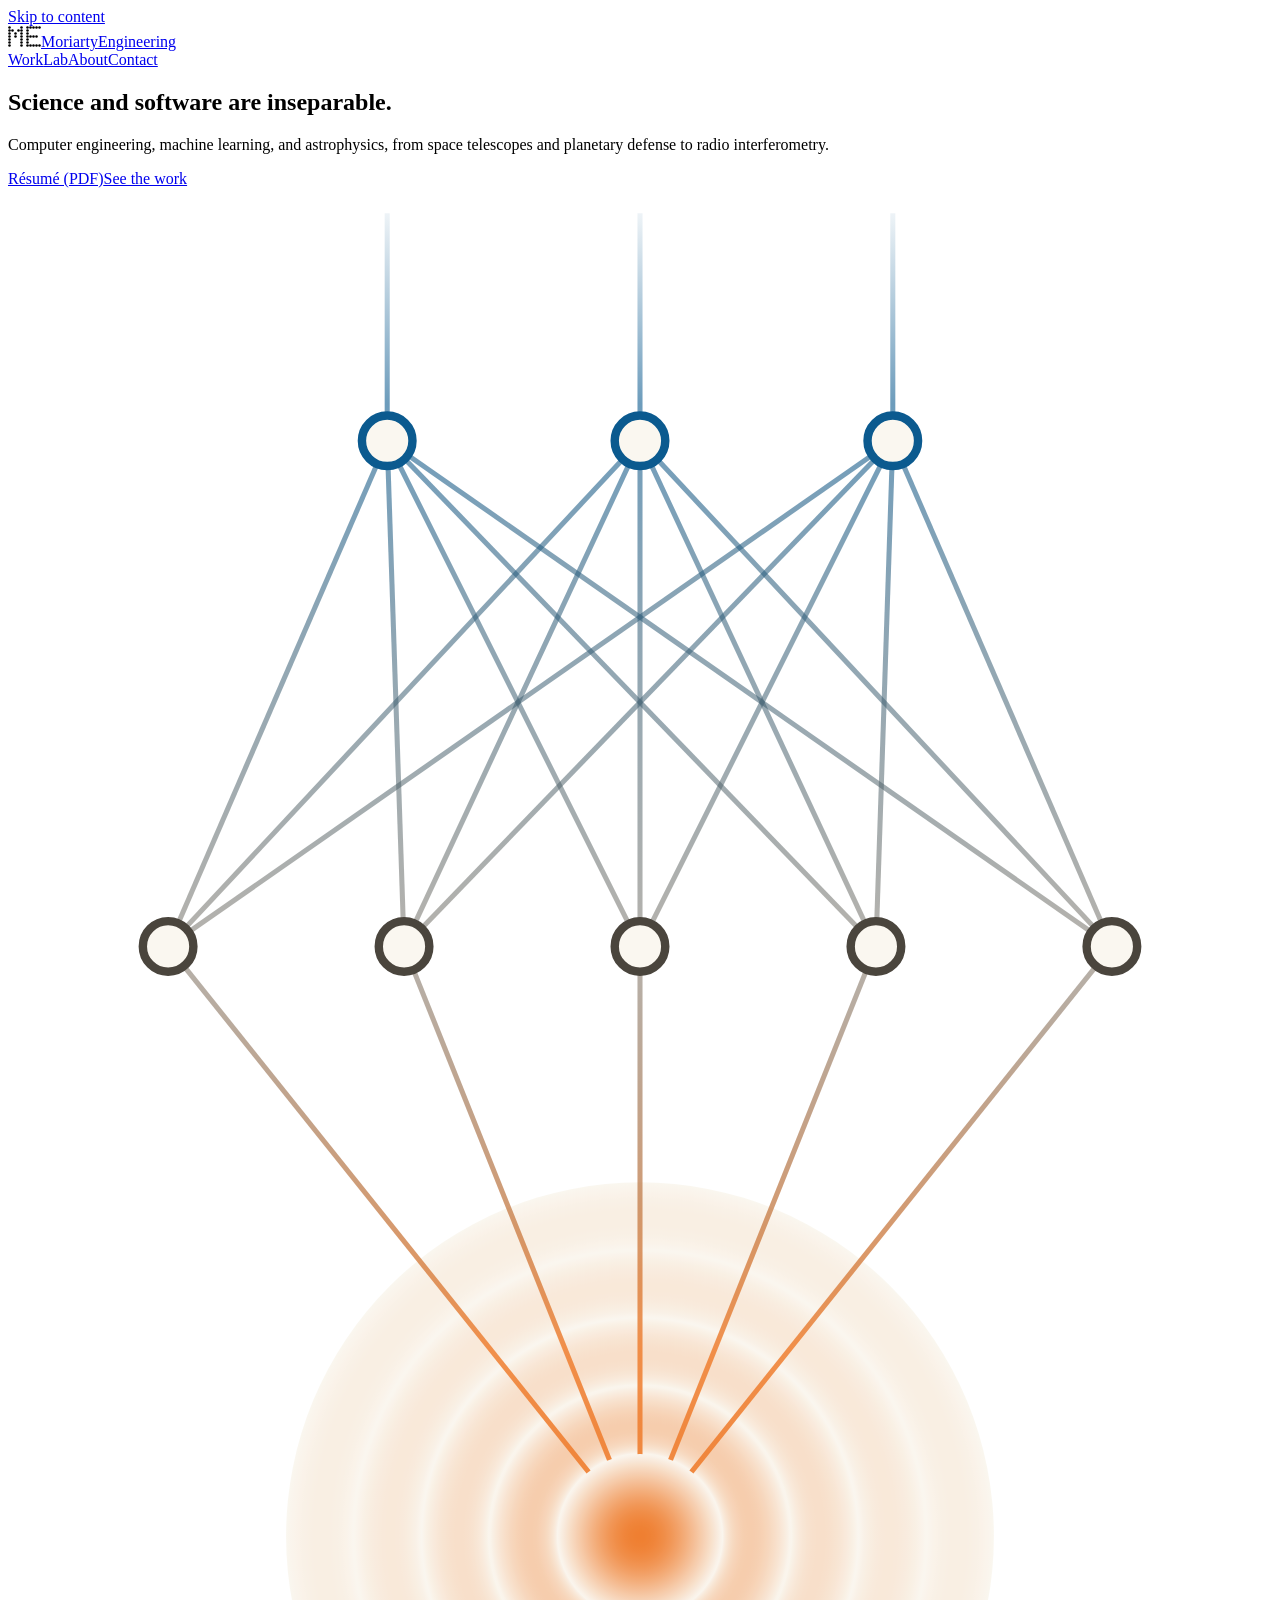
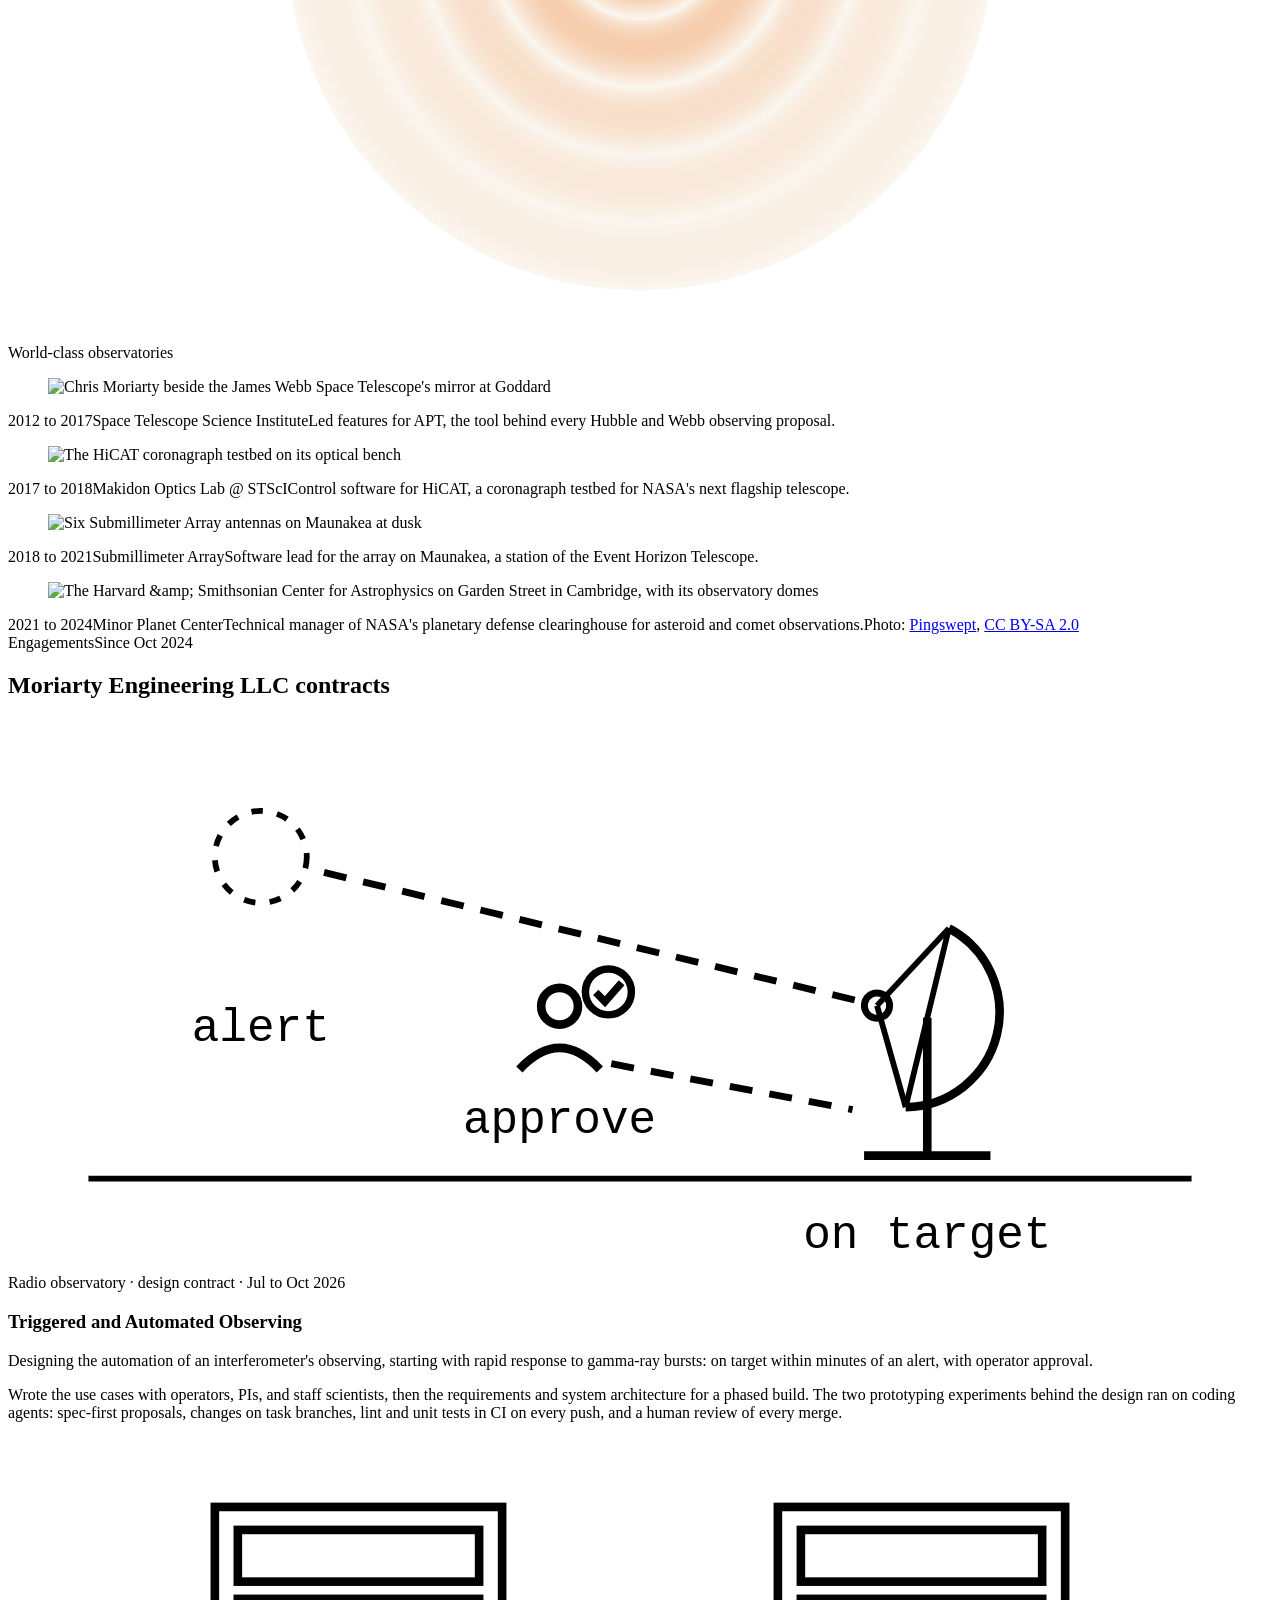
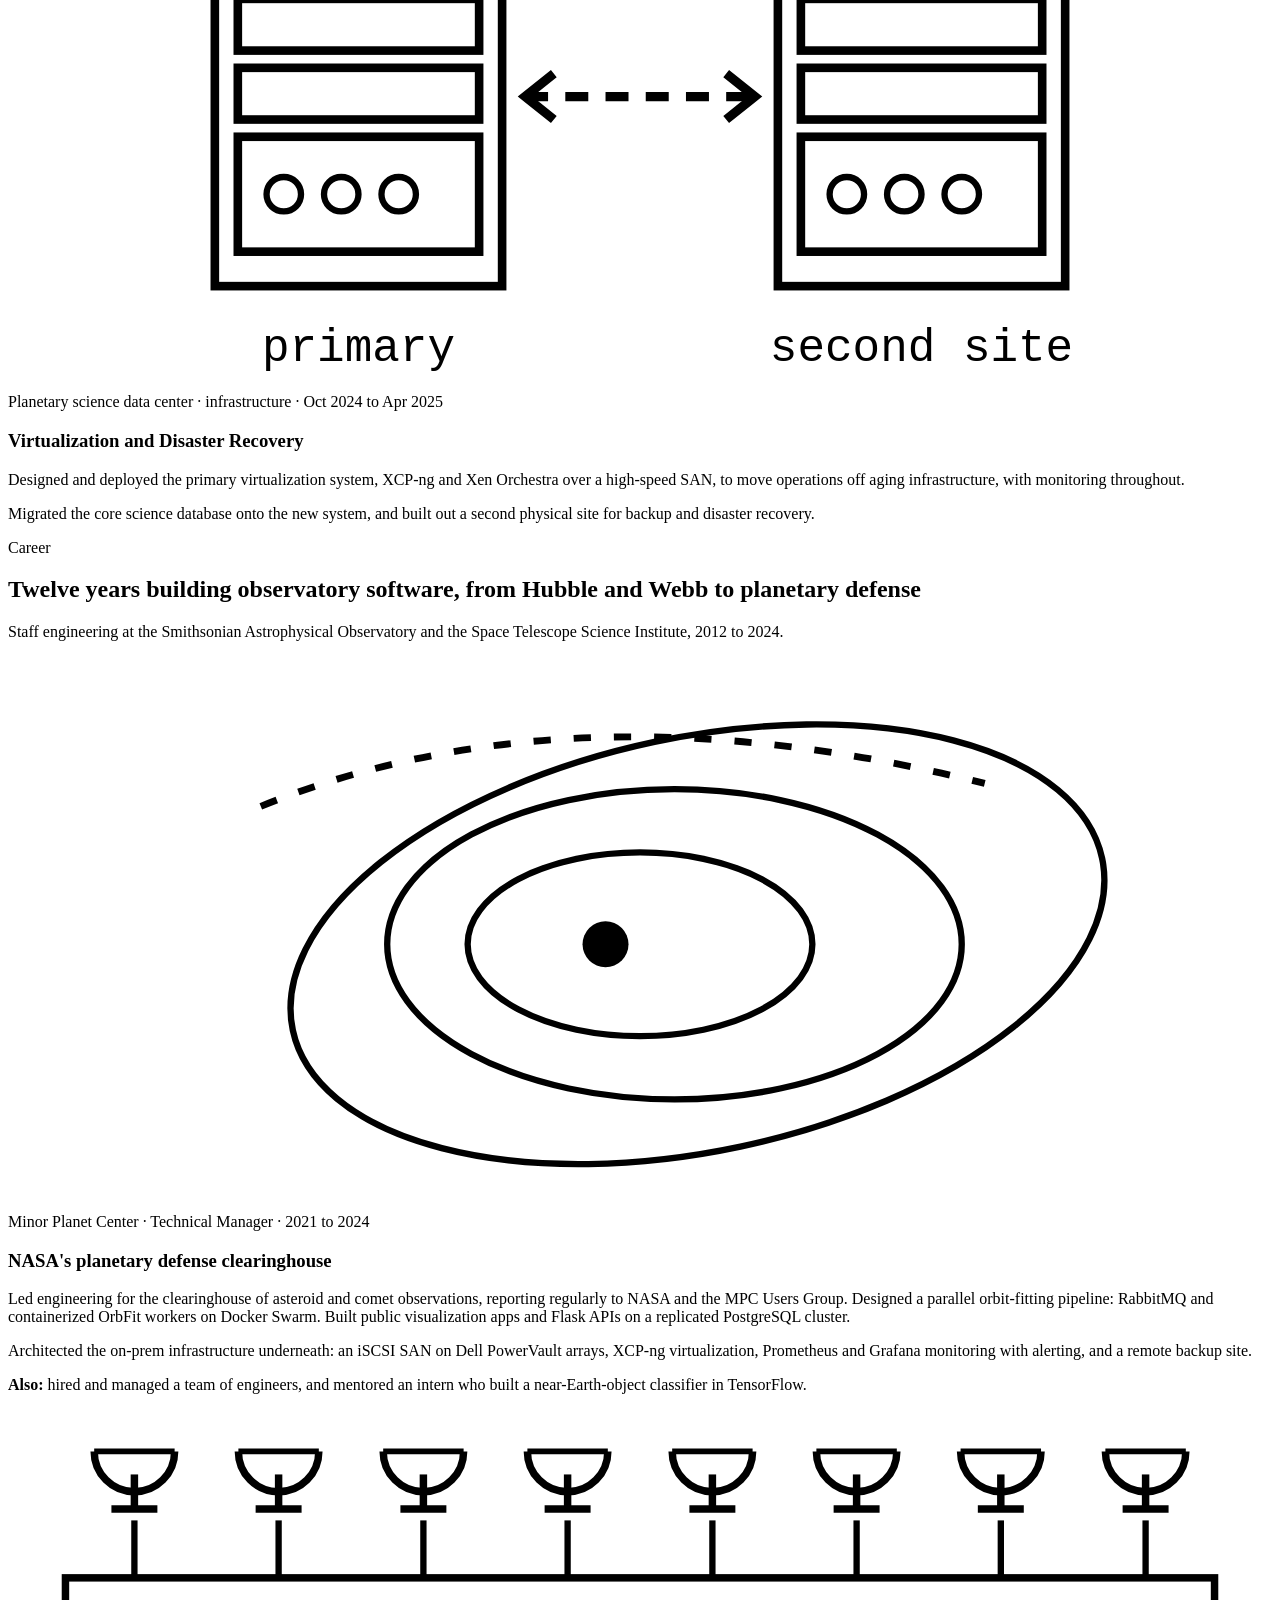
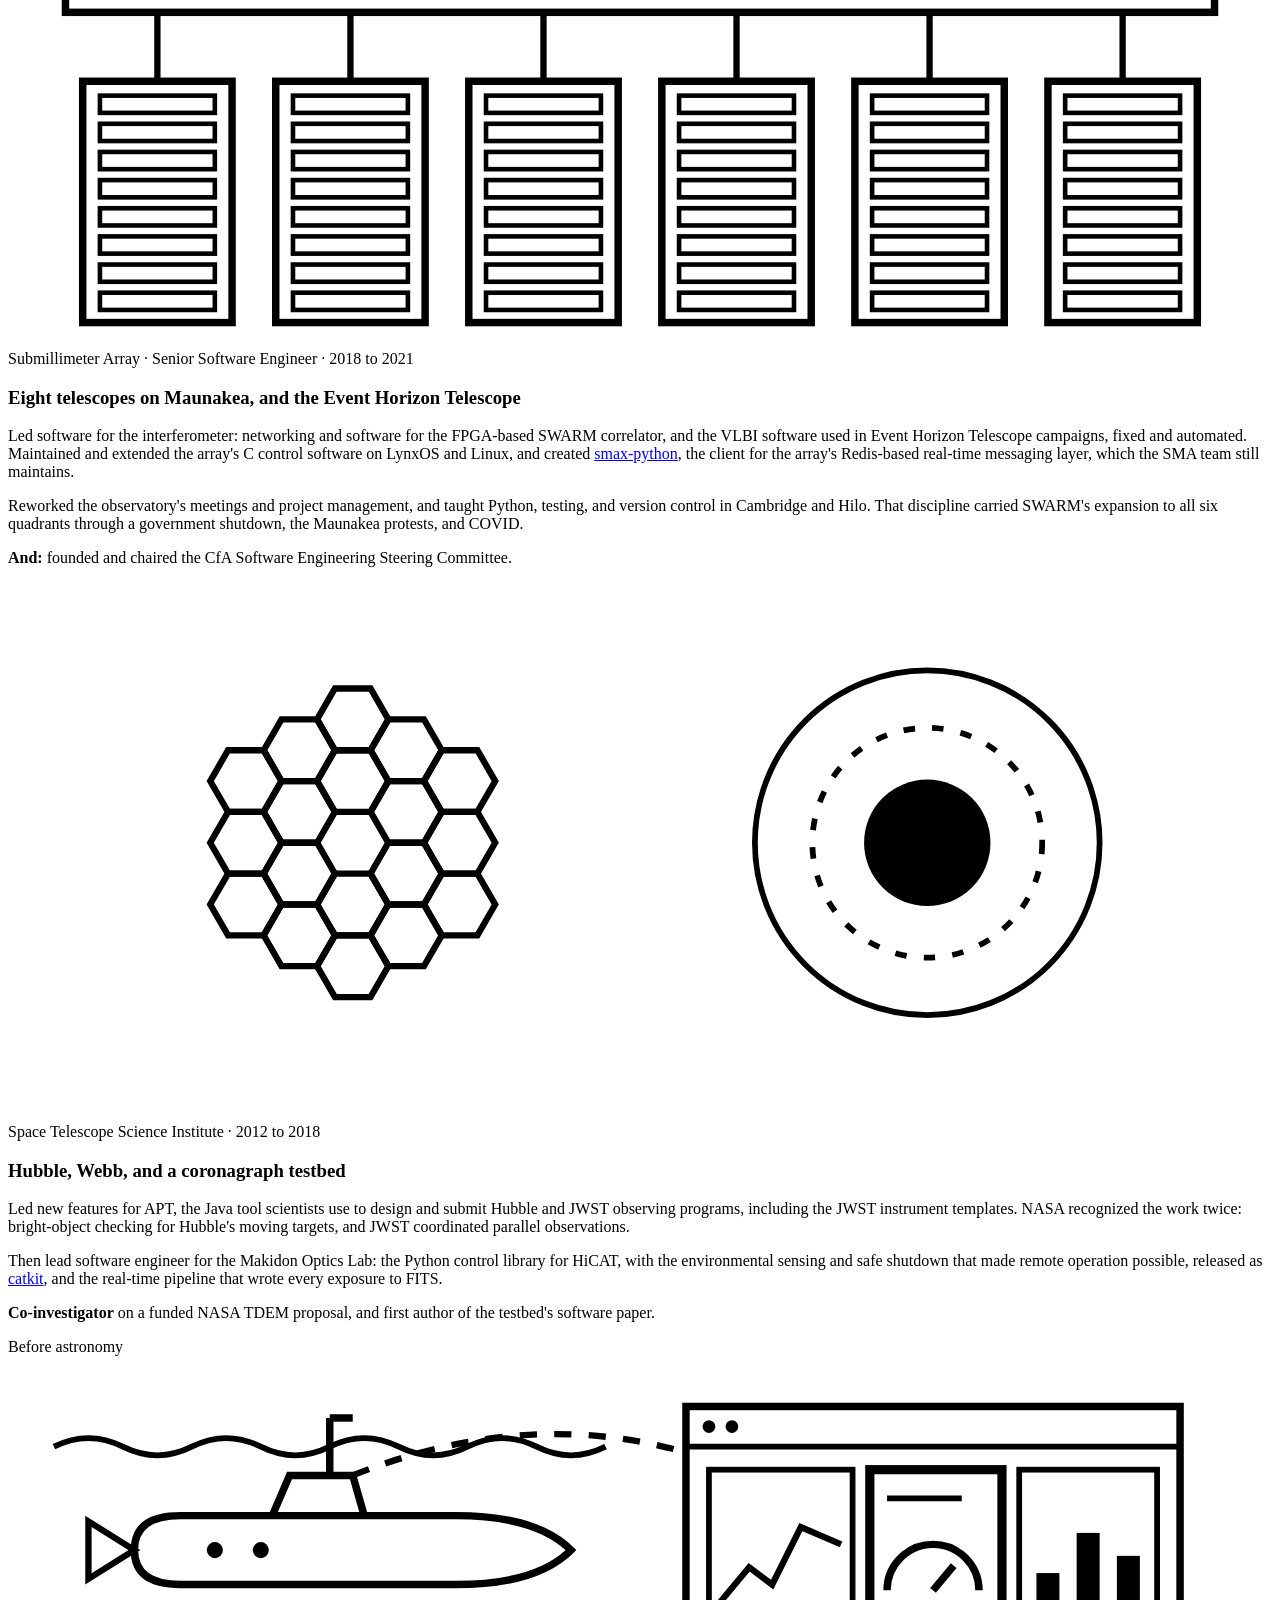
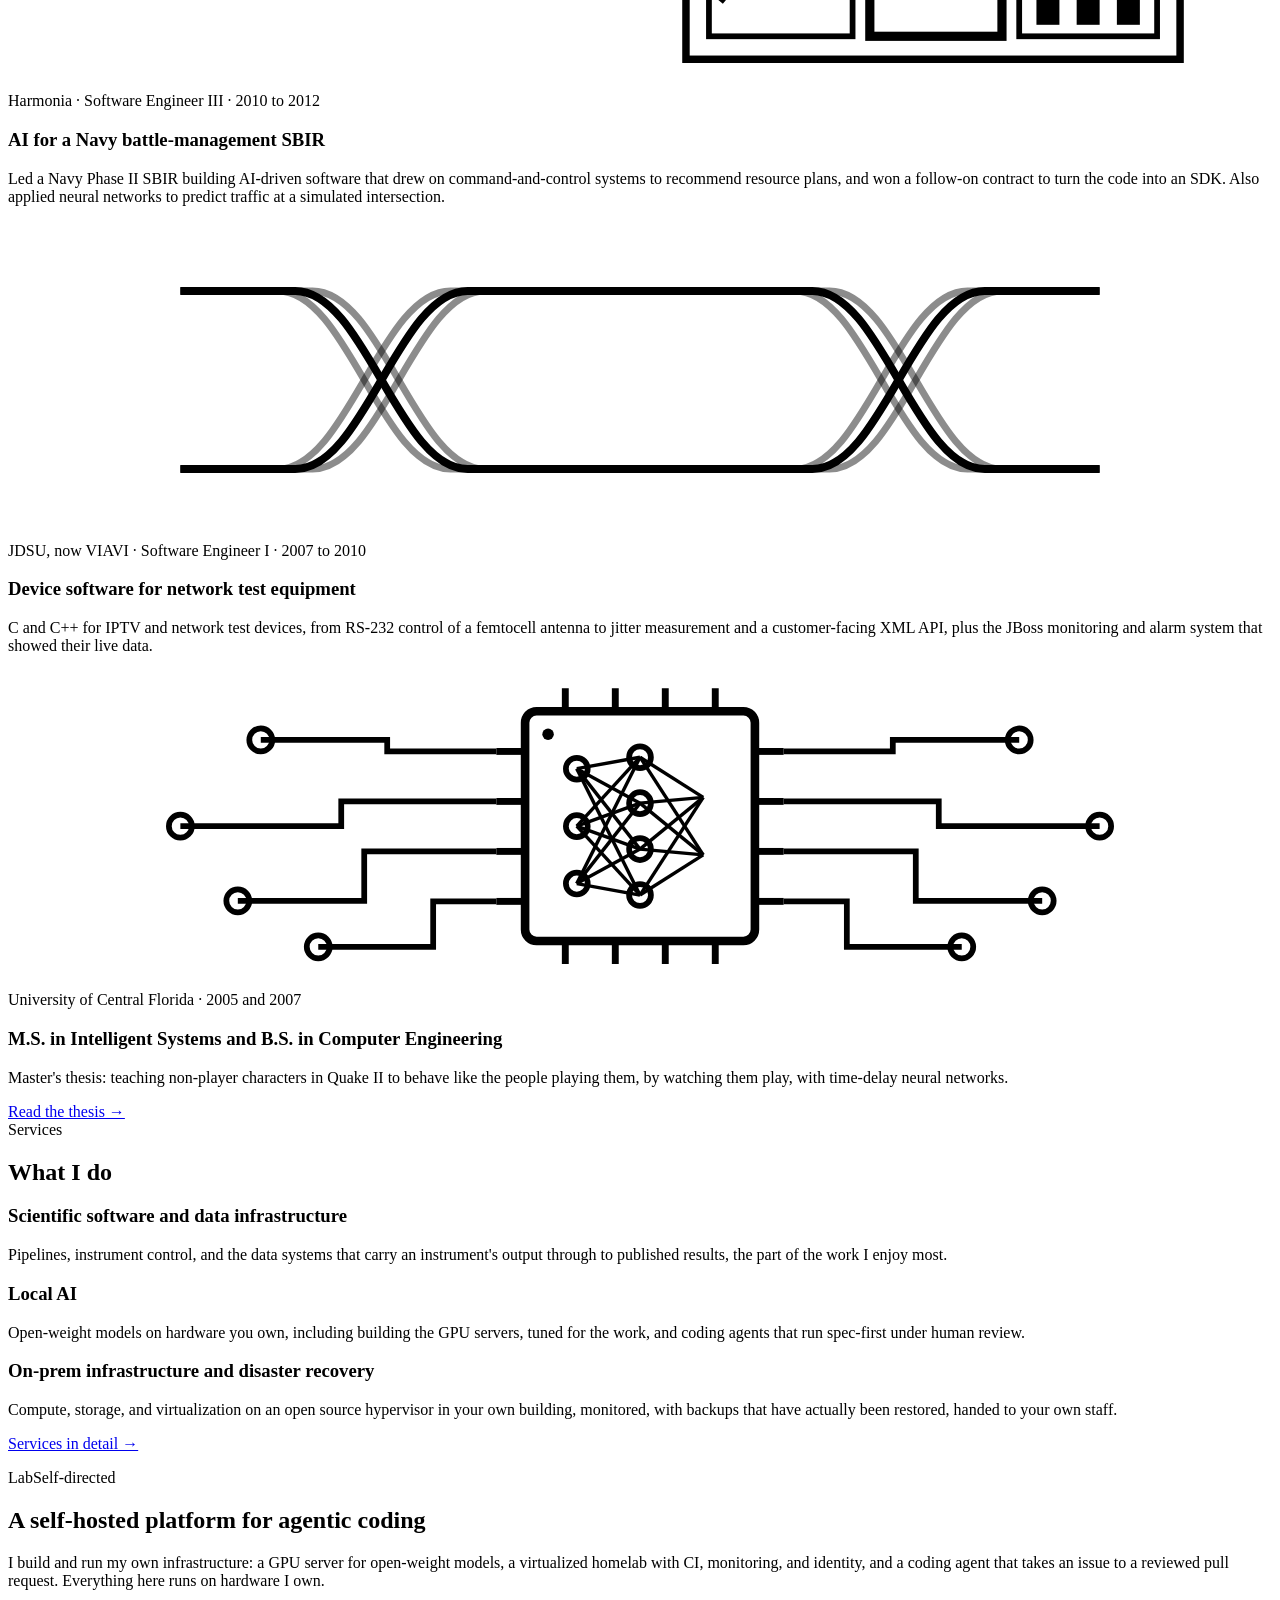
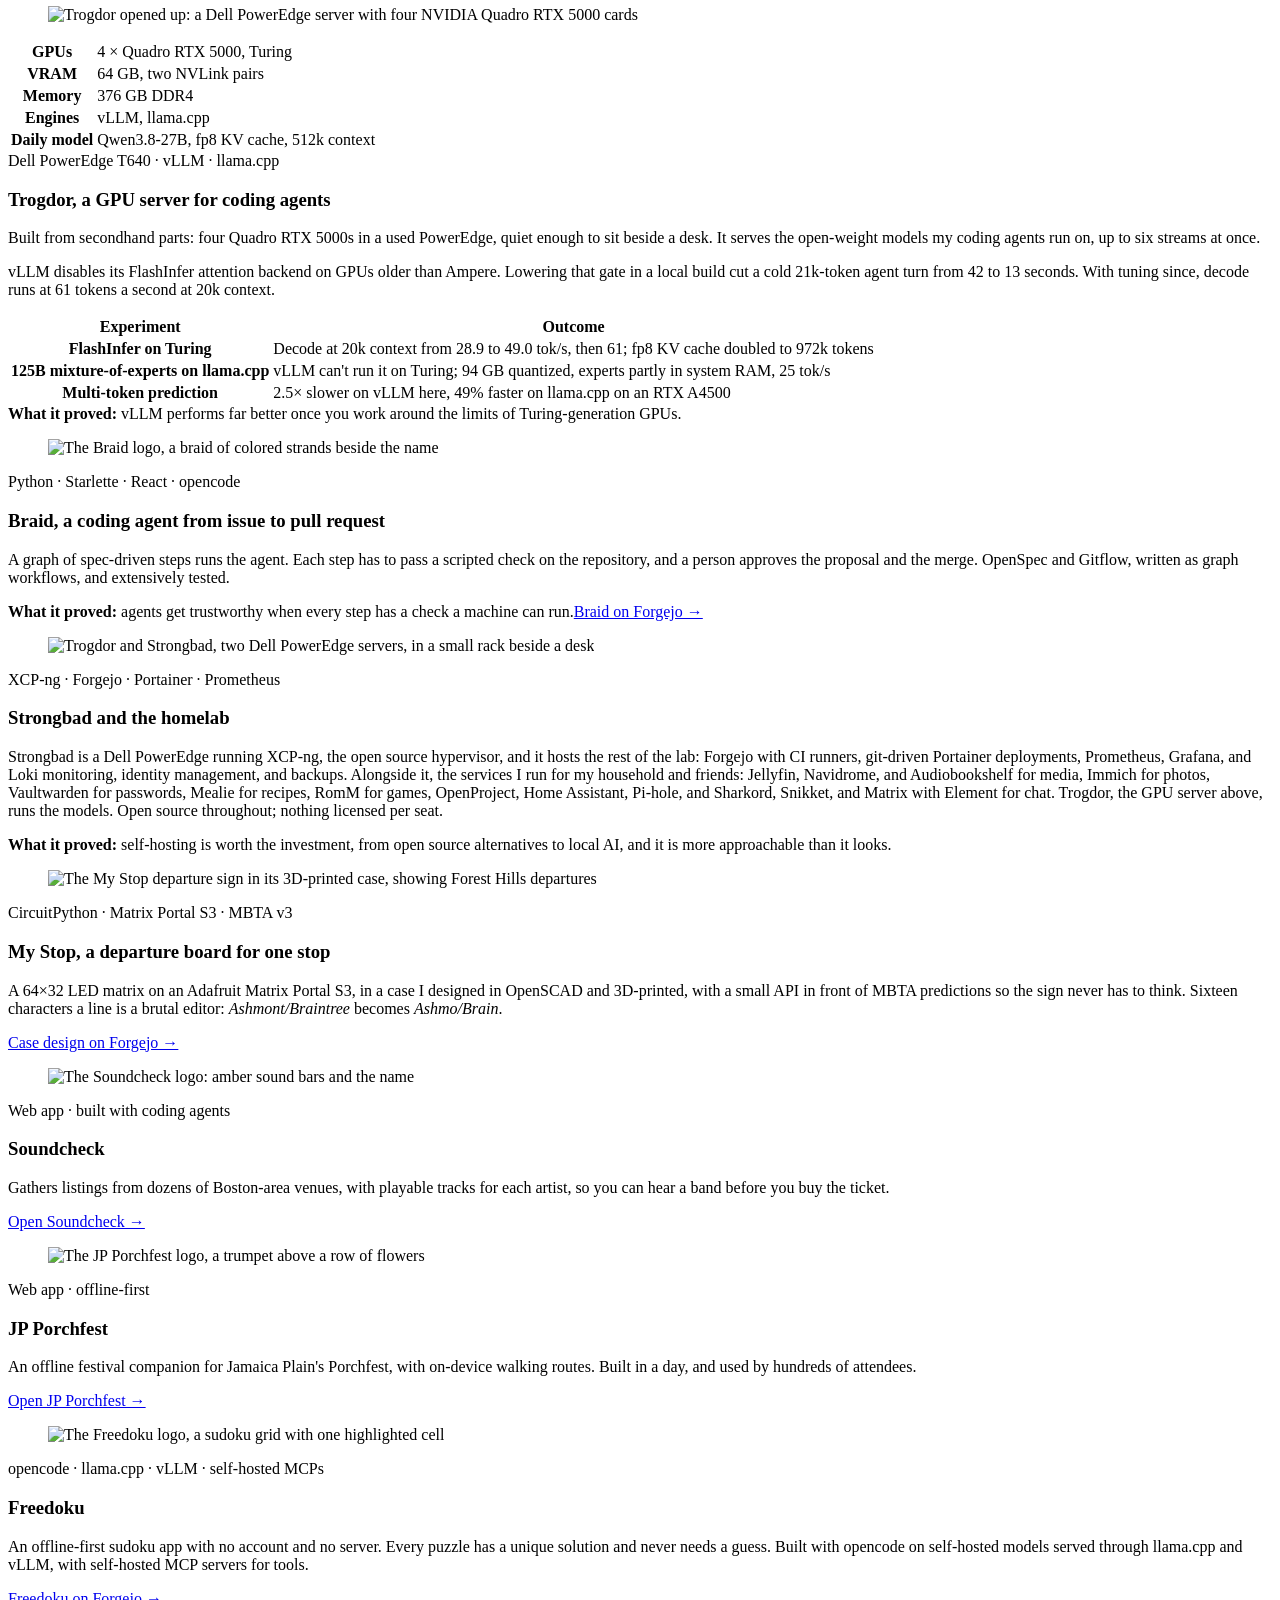
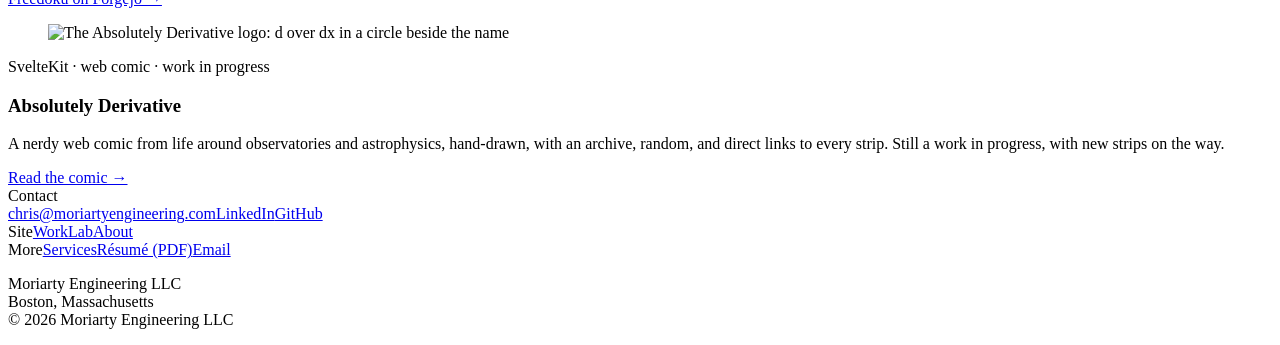
==== site/index.html @ 439922f3 "Publish llc-homepage f97ac80" ====
<!DOCTYPE html><html lang="en"><head><meta charset="utf-8"><meta name="viewport" content="width=device-width, initial-scale=1"><title>Moriarty Engineering · Science and software are inseparable</title><meta name="description" content="Christopher Moriarty's engineering practice in Boston: observatory software, research computing, and AI-assisted engineering, from space telescopes and planetary defense to radio interferometry."><link rel="canonical" href="https://www.moriartyengineering.com/"><link rel="icon" href="/favicon.svg" type="image/svg+xml"><link rel="sitemap" href="/sitemap-index.xml"><meta name="theme-color" content="#FAF7F0"><meta property="og:type" content="website"><meta property="og:site_name" content="Moriarty Engineering"><meta property="og:title" content="Moriarty Engineering · Science and software are inseparable"><meta property="og:description" content="Christopher Moriarty's engineering practice in Boston: observatory software, research computing, and AI-assisted engineering, from space telescopes and planetary defense to radio interferometry."><meta property="og:url" content="https://www.moriartyengineering.com/"><meta property="og:image" content="https://www.moriartyengineering.com/og.jpg"><meta property="og:image:alt" content="Six Submillimeter Array antennas on Maunakea at dusk"><meta name="twitter:card" content="summary_large_image"><link rel="stylesheet" href="/_astro/Base.BaA2stxT.css"></head><body><a class="skip" href="#main">Skip to content</a><div class="shell"><header class="mast"><a class="lockup" href="/" aria-label="Moriarty Engineering, home"><svg class="mono" viewBox="0 0 11 7" width="33" height="21" aria-hidden="true" focusable="false"><circle cx="0.5" cy="0.5" r="0.42"></circle><circle cx="4.5" cy="0.5" r="0.42"></circle><circle cx="0.5" cy="1.5" r="0.42"></circle><circle cx="1.5" cy="1.5" r="0.42"></circle><circle cx="3.5" cy="1.5" r="0.42"></circle><circle cx="4.5" cy="1.5" r="0.42"></circle><circle cx="0.5" cy="2.5" r="0.42"></circle><circle cx="2.5" cy="2.5" r="0.42"></circle><circle cx="4.5" cy="2.5" r="0.42"></circle><circle cx="0.5" cy="3.5" r="0.42"></circle><circle cx="2.5" cy="3.5" r="0.42"></circle><circle cx="4.5" cy="3.5" r="0.42"></circle><circle cx="0.5" cy="4.5" r="0.42"></circle><circle cx="4.5" cy="4.5" r="0.42"></circle><circle cx="0.5" cy="5.5" r="0.42"></circle><circle cx="4.5" cy="5.5" r="0.42"></circle><circle cx="0.5" cy="6.5" r="0.42"></circle><circle cx="4.5" cy="6.5" r="0.42"></circle><circle cx="6.5" cy="0.5" r="0.42"></circle><circle cx="7.5" cy="0.5" r="0.42"></circle><circle cx="8.5" cy="0.5" r="0.42"></circle><circle cx="9.5" cy="0.5" r="0.42"></circle><circle cx="10.5" cy="0.5" r="0.42"></circle><circle cx="6.5" cy="1.5" r="0.42"></circle><circle cx="6.5" cy="2.5" r="0.42"></circle><circle cx="6.5" cy="3.5" r="0.42"></circle><circle cx="7.5" cy="3.5" r="0.42"></circle><circle cx="8.5" cy="3.5" r="0.42"></circle><circle cx="9.5" cy="3.5" r="0.42"></circle><circle cx="6.5" cy="4.5" r="0.42"></circle><circle cx="6.5" cy="5.5" r="0.42"></circle><circle cx="6.5" cy="6.5" r="0.42"></circle><circle cx="7.5" cy="6.5" r="0.42"></circle><circle cx="8.5" cy="6.5" r="0.42"></circle><circle cx="9.5" cy="6.5" r="0.42"></circle><circle cx="10.5" cy="6.5" r="0.42"></circle></svg><span><span class="n1">Moriarty</span><span class="n2">Engineering</span></span></a><nav class="primary" aria-label="Primary"><a href="/#work">Work</a><a href="/#lab">Lab</a><a href="/about/">About</a><a href="/#contact">Contact</a></nav></header><main id="main"><section class="hero"><div class="heroTop"><div class="heroText"><h1 class="thesis">Science and software are inseparable.</h1><p class="standfirst">Computer engineering, machine learning, and astrophysics, from space telescopes and planetary defense to radio interferometry.</p><div class="heroFoot"><a class="btn" href="/Christopher_Moriarty_Resume.pdf" target="_blank" rel="noopener">Résumé (PDF)</a><a class="btn ghost" href="#work">See the work</a></div></div><div class="heroMark" aria-hidden="true"><svg xmlns="http://www.w3.org/2000/svg" viewBox="0 0 150 206" class="heroMarkSvg"><defs><radialGradient id="heroAiry" gradientUnits="userSpaceOnUse" cx="75" cy="160" r="42"><stop offset="0.0000" stop-color="#ef7f31"/><stop offset="0.0056" stop-color="#ef7f31"/><stop offset="0.0111" stop-color="#ef7f32"/><stop offset="0.0167" stop-color="#ef8032"/><stop offset="0.0222" stop-color="#ef8134"/><stop offset="0.0278" stop-color="#ef8135"/><stop offset="0.0333" stop-color="#ef8337"/><stop offset="0.0389" stop-color="#ef8439"/><stop offset="0.0444" stop-color="#f0853b"/><stop offset="0.0500" stop-color="#f0873e"/><stop offset="0.0556" stop-color="#f08941"/><stop offset="0.0611" stop-color="#f08b44"/><stop offset="0.0667" stop-color="#f08d47"/><stop offset="0.0722" stop-color="#f08f4b"/><stop offset="0.0778" stop-color="#f1924f"/><stop offset="0.0833" stop-color="#f19453"/><stop offset="0.0889" stop-color="#f19757"/><stop offset="0.0944" stop-color="#f19a5c"/><stop offset="0.1000" stop-color="#f29d61"/><stop offset="0.1056" stop-color="#f2a066"/><stop offset="0.1111" stop-color="#f2a36b"/><stop offset="0.1167" stop-color="#f3a770"/><stop offset="0.1222" stop-color="#f3aa76"/><stop offset="0.1278" stop-color="#f3ae7b"/><stop offset="0.1333" stop-color="#f4b181"/><stop offset="0.1389" stop-color="#f4b587"/><stop offset="0.1444" stop-color="#f4b98d"/><stop offset="0.1500" stop-color="#f5bc93"/><stop offset="0.1556" stop-color="#f5c099"/><stop offset="0.1611" stop-color="#f5c49f"/><stop offset="0.1667" stop-color="#f6c8a5"/><stop offset="0.1722" stop-color="#f6ccab"/><stop offset="0.1778" stop-color="#f6cfb1"/><stop offset="0.1833" stop-color="#f7d3b7"/><stop offset="0.1889" stop-color="#f7d7bd"/><stop offset="0.1944" stop-color="#f7dbc3"/><stop offset="0.2000" stop-color="#f8dfc9"/><stop offset="0.2056" stop-color="#f8e3cf"/><stop offset="0.2111" stop-color="#f8e6d6"/><stop offset="0.2167" stop-color="#f9eadc"/><stop offset="0.2222" stop-color="#f9eee2"/><stop offset="0.2278" stop-color="#faf2e9"/><stop offset="0.2333" stop-color="#faf5ed"/><stop offset="0.2389" stop-color="#f9ede1"/><stop offset="0.2444" stop-color="#f9e8d7"/><stop offset="0.2500" stop-color="#f8e3d0"/><stop offset="0.2556" stop-color="#f8dfc9"/><stop offset="0.2611" stop-color="#f7dbc3"/><stop offset="0.2667" stop-color="#f7d8be"/><stop offset="0.2722" stop-color="#f7d5ba"/><stop offset="0.2778" stop-color="#f7d3b7"/><stop offset="0.2833" stop-color="#f7d1b4"/><stop offset="0.2889" stop-color="#f6d0b1"/><stop offset="0.2944" stop-color="#f6ceaf"/><stop offset="0.3000" stop-color="#f6ceae"/><stop offset="0.3056" stop-color="#f6cdad"/><stop offset="0.3111" stop-color="#f6cdad"/><stop offset="0.3167" stop-color="#f6cdad"/><stop offset="0.3222" stop-color="#f6cdae"/><stop offset="0.3278" stop-color="#f6ceaf"/><stop offset="0.3333" stop-color="#f6cfb0"/><stop offset="0.3389" stop-color="#f6d0b2"/><stop offset="0.3444" stop-color="#f7d1b4"/><stop offset="0.3500" stop-color="#f7d3b6"/><stop offset="0.3556" stop-color="#f7d5b9"/><stop offset="0.3611" stop-color="#f7d6bc"/><stop offset="0.3667" stop-color="#f7d8bf"/><stop offset="0.3722" stop-color="#f7dbc3"/><stop offset="0.3778" stop-color="#f8ddc6"/><stop offset="0.3833" stop-color="#f8dfca"/><stop offset="0.3889" stop-color="#f8e2ce"/><stop offset="0.3944" stop-color="#f8e4d2"/><stop offset="0.4000" stop-color="#f9e7d7"/><stop offset="0.4056" stop-color="#f9eadb"/><stop offset="0.4111" stop-color="#f9ede0"/><stop offset="0.4167" stop-color="#f9f0e5"/><stop offset="0.4222" stop-color="#faf4eb"/><stop offset="0.4278" stop-color="#faf5ed"/><stop offset="0.4333" stop-color="#f9f2e7"/><stop offset="0.4389" stop-color="#f9efe3"/><stop offset="0.4444" stop-color="#f9ecdf"/><stop offset="0.4500" stop-color="#f9eadb"/><stop offset="0.4556" stop-color="#f9e8d8"/><stop offset="0.4611" stop-color="#f8e6d5"/><stop offset="0.4667" stop-color="#f8e5d3"/><stop offset="0.4722" stop-color="#f8e3d0"/><stop offset="0.4778" stop-color="#f8e2cf"/><stop offset="0.4833" stop-color="#f8e1cd"/><stop offset="0.4889" stop-color="#f8e0cc"/><stop offset="0.4944" stop-color="#f8e0cb"/><stop offset="0.5000" stop-color="#f8dfca"/><stop offset="0.5056" stop-color="#f8dfca"/><stop offset="0.5111" stop-color="#f8dfca"/><stop offset="0.5167" stop-color="#f8dfca"/><stop offset="0.5222" stop-color="#f8dfca"/><stop offset="0.5278" stop-color="#f8e0cb"/><stop offset="0.5333" stop-color="#f8e0cc"/><stop offset="0.5389" stop-color="#f8e1cd"/><stop offset="0.5444" stop-color="#f8e2ce"/><stop offset="0.5500" stop-color="#f8e3d0"/><stop offset="0.5556" stop-color="#f8e4d1"/><stop offset="0.5611" stop-color="#f8e5d3"/><stop offset="0.5667" stop-color="#f8e6d5"/><stop offset="0.5722" stop-color="#f9e7d7"/><stop offset="0.5778" stop-color="#f9e9da"/><stop offset="0.5833" stop-color="#f9eadc"/><stop offset="0.5889" stop-color="#f9ecdf"/><stop offset="0.5944" stop-color="#f9eee1"/><stop offset="0.6000" stop-color="#f9f0e4"/><stop offset="0.6056" stop-color="#faf2e7"/><stop offset="0.6111" stop-color="#faf4eb"/><stop offset="0.6167" stop-color="#faf6ef"/><stop offset="0.6222" stop-color="#faf5ed"/><stop offset="0.6278" stop-color="#faf3ea"/><stop offset="0.6333" stop-color="#f9f1e7"/><stop offset="0.6389" stop-color="#f9f0e5"/><stop offset="0.6444" stop-color="#f9efe3"/><stop offset="0.6500" stop-color="#f9eee1"/><stop offset="0.6556" stop-color="#f9ede0"/><stop offset="0.6611" stop-color="#f9ecde"/><stop offset="0.6667" stop-color="#f9ebdd"/><stop offset="0.6722" stop-color="#f9eadc"/><stop offset="0.6778" stop-color="#f9eadb"/><stop offset="0.6833" stop-color="#f9e9da"/><stop offset="0.6889" stop-color="#f9e9da"/><stop offset="0.6944" stop-color="#f9e9d9"/><stop offset="0.7000" stop-color="#f9e9d9"/><stop offset="0.7056" stop-color="#f9e9d9"/><stop offset="0.7111" stop-color="#f9e9d9"/><stop offset="0.7167" stop-color="#f9e9d9"/><stop offset="0.7222" stop-color="#f9e9da"/><stop offset="0.7278" stop-color="#f9e9da"/><stop offset="0.7333" stop-color="#f9eadb"/><stop offset="0.7389" stop-color="#f9eadc"/><stop offset="0.7444" stop-color="#f9ebdd"/><stop offset="0.7500" stop-color="#f9ebde"/><stop offset="0.7556" stop-color="#f9ecdf"/><stop offset="0.7611" stop-color="#f9ede0"/><stop offset="0.7667" stop-color="#f9eee1"/><stop offset="0.7722" stop-color="#f9efe3"/><stop offset="0.7778" stop-color="#f9f0e4"/><stop offset="0.7833" stop-color="#f9f1e6"/><stop offset="0.7889" stop-color="#faf2e8"/><stop offset="0.7944" stop-color="#faf3ea"/><stop offset="0.8000" stop-color="#faf4ec"/><stop offset="0.8056" stop-color="#faf6ee"/><stop offset="0.8111" stop-color="#faf6ef"/><stop offset="0.8167" stop-color="#faf5ed"/><stop offset="0.8222" stop-color="#faf4ec"/><stop offset="0.8278" stop-color="#faf3ea"/><stop offset="0.8333" stop-color="#faf3e9"/><stop offset="0.8389" stop-color="#faf2e8"/><stop offset="0.8444" stop-color="#f9f1e7"/><stop offset="0.8500" stop-color="#f9f1e6"/><stop offset="0.8556" stop-color="#f9f0e5"/><stop offset="0.8611" stop-color="#f9f0e5"/><stop offset="0.8667" stop-color="#f9f0e4"/><stop offset="0.8722" stop-color="#f9efe4"/><stop offset="0.8778" stop-color="#f9efe3"/><stop offset="0.8833" stop-color="#f9efe3"/><stop offset="0.8889" stop-color="#f9efe3"/><stop offset="0.8944" stop-color="#f9efe3"/><stop offset="0.9000" stop-color="#f9efe3"/><stop offset="0.9056" stop-color="#f9efe3"/><stop offset="0.9111" stop-color="#f9efe3"/><stop offset="0.9167" stop-color="#f9efe3"/><stop offset="0.9222" stop-color="#f9efe3"/><stop offset="0.9278" stop-color="#f9efe4"/><stop offset="0.9333" stop-color="#f9f0e4"/><stop offset="0.9389" stop-color="#f9f0e5"/><stop offset="0.9444" stop-color="#f9f0e6"/><stop offset="0.9500" stop-color="#f9f1e6"/><stop offset="0.9556" stop-color="#f9f1e7"/><stop offset="0.9611" stop-color="#faf2e8"/><stop offset="0.9667" stop-color="#faf2e9"/><stop offset="0.9722" stop-color="#faf3ea"/><stop offset="0.9778" stop-color="#faf4eb"/><stop offset="0.9833" stop-color="#faf4ec"/><stop offset="0.9889" stop-color="#faf5ed"/><stop offset="0.9944" stop-color="#faf6ee"/><stop offset="1.0000" stop-color="#faf7f0"/></radialGradient><linearGradient id="heroBeam" gradientUnits="userSpaceOnUse" x1="0" y1="0" x2="0" y2="160"><stop offset="0" stop-color="#0B5A8F" stop-opacity="0"/><stop offset="0.16" stop-color="#0B5A8F" stop-opacity="0.6"/><stop offset="0.56" stop-color="#6B655A" stop-opacity="0.5"/><stop offset="0.86" stop-color="#EF7F31" stop-opacity="0.85"/><stop offset="1" stop-color="#EF7F31" stop-opacity="0.95"/></linearGradient></defs><circle cx="75" cy="160" r="42" fill="url(#heroAiry)"/><g fill="none" stroke="url(#heroBeam)" stroke-width="0.6"><path d="M45 3L45 30"/><path d="M75 3L75 30"/><path d="M105 3L105 30"/><path d="M45 30L19 90"/><path d="M45 30L47 90"/><path d="M45 30L75 90"/><path d="M45 30L103 90"/><path d="M45 30L131 90"/><path d="M75 30L19 90"/><path d="M75 30L47 90"/><path d="M75 30L75 90"/><path d="M75 30L103 90"/><path d="M75 30L131 90"/><path d="M105 30L19 90"/><path d="M105 30L47 90"/><path d="M105 30L75 90"/><path d="M105 30L103 90"/><path d="M105 30L131 90"/><path d="M19 90L75 160"/><path d="M47 90L75 160"/><path d="M75 90L75 160"/><path d="M103 90L75 160"/><path d="M131 90L75 160"/></g><circle cx="75" cy="160" r="9.77" fill="url(#heroAiry)"/><g fill="#FAF7F0" stroke="#0B5A8F" stroke-width="1"><circle cx="45" cy="30" r="3"/><circle cx="75" cy="30" r="3"/><circle cx="105" cy="30" r="3"/></g><g fill="#FAF7F0" stroke="#4A453D" stroke-width="1"><circle cx="19" cy="90" r="3"/><circle cx="47" cy="90" r="3"/><circle cx="75" cy="90" r="3"/><circle cx="103" cy="90" r="3"/><circle cx="131" cy="90" r="3"/></g></svg>
</div></div><p class="galLabel">World-class observatories</p><div class="gallery"><article class="plate" style="--accent:var(--blue)"><figure data-photo="stsci"><img src="/_astro/stsci.D6Ae-i13_Z1kuuqS.webp" srcset="/_astro/stsci.D6Ae-i13_Z23NSBM.webp 360w, /_astro/stsci.D6Ae-i13_14Uehk.webp 720w, /_astro/stsci.D6Ae-i13_Q5SvV.webp 1080w" alt="Chris Moriarty beside the James Webb Space Telescope's mirror at Goddard" sizes="(max-width: 480px) 100vw, (max-width: 900px) 50vw, 270px" loading="lazy" decoding="async" width="1125" height="2000"></figure><div class="cap"><span class="yr">2012 to 2017</span><span class="who">Space Telescope Science Institute</span><span class="what">Led features for APT, the tool behind every Hubble and Webb observing proposal.</span></div></article><article class="plate" style="--accent:var(--amber)"><figure data-photo="hicat"><img src="/_astro/hicat.DiuxW8uF_Z1ylHv4.webp" srcset="/_astro/hicat.DiuxW8uF_Z22UR6a.webp 360w, /_astro/hicat.DiuxW8uF_ZmYdP9.webp 720w, /_astro/hicat.DiuxW8uF_1wm7OP.webp 1080w" alt="The HiCAT coronagraph testbed on its optical bench" sizes="(max-width: 480px) 100vw, (max-width: 900px) 50vw, 270px" loading="lazy" decoding="async" width="1920" height="1440"></figure><div class="cap"><span class="yr">2017 to 2018</span><span class="who">Makidon Optics Lab @ STScI</span><span class="what">Control software for HiCAT, a coronagraph testbed for NASA's next flagship telescope.</span></div></article><article class="plate" style="--accent:var(--green)"><figure data-photo="sma"><img src="/_astro/sma.DhNMrlvJ_Z1ioPnw.webp" srcset="/_astro/sma.DhNMrlvJ_Z25bLFY.webp 360w, /_astro/sma.DhNMrlvJ_ZoME2y.webp 720w, /_astro/sma.DhNMrlvJ_PcJpP.webp 1080w" alt="Six Submillimeter Array antennas on Maunakea at dusk" sizes="(max-width: 480px) 100vw, (max-width: 900px) 50vw, 270px" loading="lazy" decoding="async" width="1920" height="1440"></figure><div class="cap"><span class="yr">2018 to 2021</span><span class="who">Submillimeter Array</span><span class="what">Software lead for the array on Maunakea, a station of the Event Horizon Telescope.</span></div></article><article class="plate" style="--accent:var(--ink)"><figure data-photo="cfa"><img src="/_astro/cfa.DYHaPgwv_Z1h9a91.webp" srcset="/_astro/cfa.DYHaPgwv_Z2mqVdA.webp 360w, /_astro/cfa.DYHaPgwv_ZAW7IJ.webp 720w, /_astro/cfa.DYHaPgwv_2ktyVo.webp 1080w" alt="The Harvard &amp;amp; Smithsonian Center for Astrophysics on Garden Street in Cambridge, with its observatory domes" sizes="(max-width: 480px) 100vw, (max-width: 900px) 50vw, 270px" loading="lazy" decoding="async" width="2272" height="1704"></figure><div class="cap"><span class="yr">2021 to 2024</span><span class="who">Minor Planet Center</span><span class="what">Technical manager of NASA's planetary defense clearinghouse for asteroid and comet observations.</span><span class="credit">Photo: <a href="https://commons.wikimedia.org/wiki/File:Center_for_Astrophysics_at_Harvard.jpg">Pingswept</a>, <a href="https://creativecommons.org/licenses/by-sa/2.0/">CC BY-SA 2.0</a></span></div></article></div></section><div class="band" id="work"><div class="rail">Engagements<span class="sub">Since Oct 2024</span></div><div class="stack tight"><h2 class="sec">Moriarty Engineering LLC contracts</h2><div class="cards"><article class="card"><div class="labFig"><svg viewBox="0 0 220 96" role="img" aria-label="A gamma-ray burst with two jets, an operator approving the alert, and a radio dish pointed at the burst" fill="none" stroke="currentColor" stroke-width="1.5"><g stroke="var(--blue)" stroke-width="1.3"><g transform="rotate(13.6 44 24)"><polygon points="44,24 41.5,4 46.5,4" fill="var(--blue)" stroke="none"></polygon><polygon points="44,24 41.5,44 46.5,44" fill="var(--blue)" stroke="none"></polygon></g><circle cx="44" cy="24" r="8" stroke-dasharray="2 2.5" stroke-width="1"></circle><circle cx="44" cy="24" r="3.6" fill="var(--blue)" stroke="none"></circle></g><line x1="55" y1="26.7" x2="149" y2="49.3" stroke-dasharray="4 3" stroke-width="1.2"></line><g transform="translate(160 52) rotate(-76.4)"><path d="M-16 0 A16.5 16.5 0 0 0 16 0"></path><line x1="-16" y1="0" x2="16" y2="0" stroke-width="1"></line><line x1="-16" y1="0" x2="0" y2="-9" stroke-width="1"></line><line x1="16" y1="0" x2="0" y2="-9" stroke-width="1"></line><circle cx="0" cy="-9" r="2.2" fill="var(--card)" stroke-width="1.2"></circle></g><line x1="160" y1="52" x2="160" y2="76"></line><line x1="149" y1="76" x2="171" y2="76"></line><circle cx="96" cy="50" r="3.2"></circle><path d="M89 61 Q96 53.5 103 61"></path><circle cx="104.5" cy="47.5" r="4" stroke="var(--blue)" fill="var(--card)" stroke-width="1.3"></circle><path d="M102.3 47.6 L103.9 49.2 L106.8 45.9" stroke="var(--blue)" stroke-width="1.3"></path><path d="M105 60 L147 68" stroke-dasharray="4 3" stroke-width="1.2"></path><line x1="14" y1="80" x2="206" y2="80" stroke-width="1" stroke="var(--hairline)"></line><g fill="currentColor" stroke="none" font-family="ui-monospace, SF Mono, Menlo, monospace" font-size="8" text-anchor="middle"><text x="44" y="56">alert</text><text x="96" y="72">approve</text><text x="160" y="92">on target</text></g></svg></div><div class="txt"><span class="kicker">Radio observatory · design contract · Jul to Oct 2026</span><h3 class="item">Triggered and Automated Observing</h3><div class="cardBody"><p>Designing the automation of an interferometer's observing, starting with rapid response to gamma-ray bursts: on target within minutes of an alert, with operator approval.</p><p>Wrote the use cases with operators, PIs, and staff scientists, then the requirements and system architecture for a phased build. The two prototyping experiments behind the design ran on coding agents: spec-first proposals, changes on task branches, lint and unit tests in CI on every push, and a human review of every merge.</p></div></div></article><article class="card"><div class="labFig"><svg viewBox="0 0 220 96" role="img" aria-label="A primary server rack replicating to a second rack at another site" fill="none" stroke="currentColor" stroke-width="1.5"><rect x="36" y="12" width="50" height="66" fill="var(--card)"></rect><rect x="40" y="16" width="42" height="9"></rect><circle cx="75" cy="20.5" r="1.6" fill="var(--green)" stroke="none"></circle><rect x="40" y="28" width="42" height="9"></rect><circle cx="75" cy="32.5" r="1.6" fill="var(--green)" stroke="none"></circle><rect x="40" y="40" width="42" height="9"></rect><circle cx="75" cy="44.5" r="1.6" fill="var(--green)" stroke="none"></circle><rect x="40" y="52" width="42" height="20"></rect><circle cx="48" cy="62" r="3" stroke-width="1.1"></circle><circle cx="58" cy="62" r="3" stroke-width="1.1"></circle><circle cx="68" cy="62" r="3" stroke-width="1.1"></circle><rect x="134" y="12" width="50" height="66" fill="var(--card)"></rect><rect x="138" y="16" width="42" height="9"></rect><circle cx="173" cy="20.5" r="1.6" fill="var(--green)" stroke="none"></circle><rect x="138" y="28" width="42" height="9"></rect><circle cx="173" cy="32.5" r="1.6" fill="var(--green)" stroke="none"></circle><rect x="138" y="40" width="42" height="9"></rect><circle cx="173" cy="44.5" r="1.6" fill="var(--green)" stroke="none"></circle><rect x="138" y="52" width="42" height="20"></rect><circle cx="146" cy="62" r="3" stroke-width="1.1"></circle><circle cx="156" cy="62" r="3" stroke-width="1.1"></circle><circle cx="166" cy="62" r="3" stroke-width="1.1"></circle><path d="M90 45 L130 45" stroke="var(--amber)" stroke-width="1.6" stroke-dasharray="4 3"></path><path d="M95 41 L90 45 L95 49 M125 41 L130 45 L125 49" stroke="var(--amber)" stroke-width="1.6"></path><g fill="currentColor" stroke="none" font-family="ui-monospace, SF Mono, Menlo, monospace" font-size="8" text-anchor="middle"><text x="61" y="91">primary</text><text x="159" y="91">second site</text></g></svg></div><div class="txt"><span class="kicker">Planetary science data center · infrastructure · Oct 2024 to Apr 2025</span><h3 class="item">Virtualization and Disaster Recovery</h3><div class="cardBody"><p>Designed and deployed the primary virtualization system, XCP-ng and Xen Orchestra over a high-speed SAN, to move operations off aging infrastructure, with monitoring throughout.</p><p>Migrated the core science database onto the new system, and built out a second physical site for backup and disaster recovery.</p></div></div></article></div></div></div><div class="band"><div class="rail">Career</div><div class="stack tight"><h2 class="sec">Twelve years building observatory software, from Hubble and Webb to planetary defense</h2><p class="lede">Staff engineering at the Smithsonian Astrophysical Observatory and the Space Telescope Science Institute, 2012 to 2024.</p><div class="cards"><article class="card"><div class="labFig"><svg viewBox="0 0 220 96" role="img" aria-label="Orbital ellipses around the Sun, with a run of observations plotted along an asteroid track" fill="none" stroke="currentColor" stroke-width="1.4"><circle cx="104" cy="50" r="4" fill="currentColor" stroke="none"></circle><ellipse cx="110" cy="50" rx="30" ry="16" stroke-width="1.1"></ellipse><ellipse cx="116" cy="50" rx="50" ry="27" stroke-width="1.1"></ellipse><ellipse cx="120" cy="50" rx="72" ry="36" stroke-width="1.1" transform="rotate(-12 120 50)"></ellipse><path d="M44 26 Q 98 4 170 22" stroke="var(--blue)" stroke-dasharray="3 4" stroke-width="1.2"></path><g fill="var(--blue)" stroke="none"><circle cx="52" cy="23" r="2.3"></circle><circle cx="76" cy="15" r="2.3"></circle><circle cx="102" cy="12" r="2.3"></circle><circle cx="128" cy="13" r="2.3"></circle><circle cx="152" cy="17" r="2.3"></circle><circle cx="168" cy="21" r="2.3"></circle></g></svg></div><div class="txt"><span class="kicker">Minor Planet Center · Technical Manager · 2021 to 2024</span><h3 class="item">NASA's planetary defense clearinghouse</h3><div class="cardBody"><p>Led engineering for the clearinghouse of asteroid and comet observations, reporting regularly to NASA and the MPC Users Group. Designed a parallel orbit-fitting pipeline: RabbitMQ and containerized OrbFit workers on Docker Swarm. Built public visualization apps and Flask APIs on a replicated PostgreSQL cluster.</p><p>Architected the on-prem infrastructure underneath: an iSCSI SAN on Dell PowerVault arrays, XCP-ng virtualization, Prometheus and Grafana monitoring with alerting, and a remote backup site.</p><span class="proved"><b>Also:</b> hired and managed a team of engineers, and mentored an intern who built a near-Earth-object classifier in TensorFlow.</span></div></div></article><article class="card"><div class="labFig"><svg viewBox="0 0 220 96" role="img" aria-label="Eight radio dishes feeding a block down converter that fans out to six racks of FPGA boards, one per correlator quadrant" fill="none" stroke="currentColor" stroke-width="1.3"><path d="M15.0 10 A7 7 0 0 0 29.0 10"></path><line x1="15.0" y1="10" x2="29.0" y2="10" stroke-width="1"></line><line x1="22.0" y1="14" x2="22.0" y2="20"></line><line x1="18.0" y1="20" x2="26.0" y2="20"></line><path d="M40.1 10 A7 7 0 0 0 54.1 10"></path><line x1="40.1" y1="10" x2="54.1" y2="10" stroke-width="1"></line><line x1="47.1" y1="14" x2="47.1" y2="20"></line><line x1="43.1" y1="20" x2="51.1" y2="20"></line><path d="M65.3 10 A7 7 0 0 0 79.3 10"></path><line x1="65.3" y1="10" x2="79.3" y2="10" stroke-width="1"></line><line x1="72.3" y1="14" x2="72.3" y2="20"></line><line x1="68.3" y1="20" x2="76.3" y2="20"></line><path d="M90.4 10 A7 7 0 0 0 104.4 10"></path><line x1="90.4" y1="10" x2="104.4" y2="10" stroke-width="1"></line><line x1="97.4" y1="14" x2="97.4" y2="20"></line><line x1="93.4" y1="20" x2="101.4" y2="20"></line><path d="M115.6 10 A7 7 0 0 0 129.6 10"></path><line x1="115.6" y1="10" x2="129.6" y2="10" stroke-width="1"></line><line x1="122.6" y1="14" x2="122.6" y2="20"></line><line x1="118.6" y1="20" x2="126.6" y2="20"></line><path d="M140.7 10 A7 7 0 0 0 154.7 10"></path><line x1="140.7" y1="10" x2="154.7" y2="10" stroke-width="1"></line><line x1="147.7" y1="14" x2="147.7" y2="20"></line><line x1="143.7" y1="20" x2="151.7" y2="20"></line><path d="M165.8 10 A7 7 0 0 0 179.8 10"></path><line x1="165.8" y1="10" x2="179.8" y2="10" stroke-width="1"></line><line x1="172.8" y1="14" x2="172.8" y2="20"></line><line x1="168.8" y1="20" x2="176.8" y2="20"></line><path d="M191.0 10 A7 7 0 0 0 205.0 10"></path><line x1="191.0" y1="10" x2="205.0" y2="10" stroke-width="1"></line><line x1="198.0" y1="14" x2="198.0" y2="20"></line><line x1="194.0" y1="20" x2="202.0" y2="20"></line><g stroke="var(--green)" stroke-width="1.1"><line x1="22.0" y1="22" x2="22.0" y2="32"></line><line x1="47.1" y1="22" x2="47.1" y2="32"></line><line x1="72.3" y1="22" x2="72.3" y2="32"></line><line x1="97.4" y1="22" x2="97.4" y2="32"></line><line x1="122.6" y1="22" x2="122.6" y2="32"></line><line x1="147.7" y1="22" x2="147.7" y2="32"></line><line x1="172.8" y1="22" x2="172.8" y2="32"></line><line x1="198.0" y1="22" x2="198.0" y2="32"></line></g><rect x="10" y="32" width="200" height="6" fill="var(--card)"></rect><g stroke="var(--green)" stroke-width="1.1"><line x1="26.0" y1="38" x2="26.0" y2="50"></line><line x1="59.6" y1="38" x2="59.6" y2="50"></line><line x1="93.2" y1="38" x2="93.2" y2="50"></line><line x1="126.8" y1="38" x2="126.8" y2="50"></line><line x1="160.4" y1="38" x2="160.4" y2="50"></line><line x1="194.0" y1="38" x2="194.0" y2="50"></line></g><rect x="13.0" y="50" width="26" height="42" fill="var(--card)"></rect><rect x="16.0" y="52.5" width="20" height="3" stroke-width=".8"></rect><rect x="16.0" y="57.4" width="20" height="3" stroke-width=".8"></rect><rect x="16.0" y="62.3" width="20" height="3" stroke-width=".8"></rect><rect x="16.0" y="67.2" width="20" height="3" stroke-width=".8"></rect><rect x="16.0" y="72.1" width="20" height="3" stroke-width=".8"></rect><rect x="16.0" y="77.0" width="20" height="3" stroke-width=".8"></rect><rect x="16.0" y="81.9" width="20" height="3" stroke-width=".8"></rect><rect x="16.0" y="86.8" width="20" height="3" stroke-width=".8"></rect><rect x="46.6" y="50" width="26" height="42" fill="var(--card)"></rect><rect x="49.6" y="52.5" width="20" height="3" stroke-width=".8"></rect><rect x="49.6" y="57.4" width="20" height="3" stroke-width=".8"></rect><rect x="49.6" y="62.3" width="20" height="3" stroke-width=".8"></rect><rect x="49.6" y="67.2" width="20" height="3" stroke-width=".8"></rect><rect x="49.6" y="72.1" width="20" height="3" stroke-width=".8"></rect><rect x="49.6" y="77.0" width="20" height="3" stroke-width=".8"></rect><rect x="49.6" y="81.9" width="20" height="3" stroke-width=".8"></rect><rect x="49.6" y="86.8" width="20" height="3" stroke-width=".8"></rect><rect x="80.2" y="50" width="26" height="42" fill="var(--card)"></rect><rect x="83.2" y="52.5" width="20" height="3" stroke-width=".8"></rect><rect x="83.2" y="57.4" width="20" height="3" stroke-width=".8"></rect><rect x="83.2" y="62.3" width="20" height="3" stroke-width=".8"></rect><rect x="83.2" y="67.2" width="20" height="3" stroke-width=".8"></rect><rect x="83.2" y="72.1" width="20" height="3" stroke-width=".8"></rect><rect x="83.2" y="77.0" width="20" height="3" stroke-width=".8"></rect><rect x="83.2" y="81.9" width="20" height="3" stroke-width=".8"></rect><rect x="83.2" y="86.8" width="20" height="3" stroke-width=".8"></rect><rect x="113.8" y="50" width="26" height="42" fill="var(--card)"></rect><rect x="116.8" y="52.5" width="20" height="3" stroke-width=".8"></rect><rect x="116.8" y="57.4" width="20" height="3" stroke-width=".8"></rect><rect x="116.8" y="62.3" width="20" height="3" stroke-width=".8"></rect><rect x="116.8" y="67.2" width="20" height="3" stroke-width=".8"></rect><rect x="116.8" y="72.1" width="20" height="3" stroke-width=".8"></rect><rect x="116.8" y="77.0" width="20" height="3" stroke-width=".8"></rect><rect x="116.8" y="81.9" width="20" height="3" stroke-width=".8"></rect><rect x="116.8" y="86.8" width="20" height="3" stroke-width=".8"></rect><rect x="147.4" y="50" width="26" height="42" fill="var(--card)"></rect><rect x="150.4" y="52.5" width="20" height="3" stroke-width=".8"></rect><rect x="150.4" y="57.4" width="20" height="3" stroke-width=".8"></rect><rect x="150.4" y="62.3" width="20" height="3" stroke-width=".8"></rect><rect x="150.4" y="67.2" width="20" height="3" stroke-width=".8"></rect><rect x="150.4" y="72.1" width="20" height="3" stroke-width=".8"></rect><rect x="150.4" y="77.0" width="20" height="3" stroke-width=".8"></rect><rect x="150.4" y="81.9" width="20" height="3" stroke-width=".8"></rect><rect x="150.4" y="86.8" width="20" height="3" stroke-width=".8"></rect><rect x="181.0" y="50" width="26" height="42" fill="var(--card)"></rect><rect x="184.0" y="52.5" width="20" height="3" stroke-width=".8"></rect><rect x="184.0" y="57.4" width="20" height="3" stroke-width=".8"></rect><rect x="184.0" y="62.3" width="20" height="3" stroke-width=".8"></rect><rect x="184.0" y="67.2" width="20" height="3" stroke-width=".8"></rect><rect x="184.0" y="72.1" width="20" height="3" stroke-width=".8"></rect><rect x="184.0" y="77.0" width="20" height="3" stroke-width=".8"></rect><rect x="184.0" y="81.9" width="20" height="3" stroke-width=".8"></rect><rect x="184.0" y="86.8" width="20" height="3" stroke-width=".8"></rect></svg></div><div class="txt"><span class="kicker">Submillimeter Array · Senior Software Engineer · 2018 to 2021</span><h3 class="item">Eight telescopes on Maunakea, and the Event Horizon Telescope</h3><div class="cardBody"><p>Led software for the interferometer: networking and software for the FPGA-based SWARM correlator, and the VLBI software used in Event Horizon Telescope campaigns, fixed and automated. Maintained and extended the array's C control software on LynxOS and Linux, and created <a href="https://github.com/Smithsonian/smax-python">smax-python</a>, the client for the array's Redis-based real-time messaging layer, which the SMA team still maintains.</p><p>Reworked the observatory's meetings and project management, and taught Python, testing, and version control in Cambridge and Hilo. That discipline carried SWARM's expansion to all six quadrants through a government shutdown, the Maunakea protests, and COVID.</p><span class="proved"><b>And:</b> founded and chaired the CfA Software Engineering Steering Committee.</span></div></div></article><article class="card"><div class="labFig"><svg viewBox="0 0 220 96" role="img" aria-label="A segmented hexagonal telescope mirror beside a coronagraph mask hiding a star so a faint planet shows" fill="none" stroke="currentColor" stroke-width="1.4"><g stroke-width="1.1"><polygon points="47.60,37.26 44.50,42.63 38.30,42.63 35.20,37.26 38.30,31.89 44.50,31.89"></polygon><polygon points="47.60,48.00 44.50,53.37 38.30,53.37 35.20,48.00 38.30,42.63 44.50,42.63"></polygon><polygon points="47.60,58.74 44.50,64.11 38.30,64.11 35.20,58.74 38.30,53.37 44.50,53.37"></polygon><polygon points="56.90,31.89 53.80,37.26 47.60,37.26 44.50,31.89 47.60,26.52 53.80,26.52"></polygon><polygon points="56.90,42.63 53.80,48.00 47.60,48.00 44.50,42.63 47.60,37.26 53.80,37.26"></polygon><polygon points="56.90,53.37 53.80,58.74 47.60,58.74 44.50,53.37 47.60,48.00 53.80,48.00"></polygon><polygon points="56.90,64.11 53.80,69.48 47.60,69.48 44.50,64.11 47.60,58.74 53.80,58.74"></polygon><polygon points="66.20,26.52 63.10,31.89 56.90,31.89 53.80,26.52 56.90,21.15 63.10,21.15"></polygon><polygon points="66.20,37.26 63.10,42.63 56.90,42.63 53.80,37.26 56.90,31.89 63.10,31.89"></polygon><polygon points="66.20,58.74 63.10,64.11 56.90,64.11 53.80,58.74 56.90,53.37 63.10,53.37"></polygon><polygon points="66.20,69.48 63.10,74.85 56.90,74.85 53.80,69.48 56.90,64.11 63.10,64.11"></polygon><polygon points="75.50,31.89 72.40,37.26 66.20,37.26 63.10,31.89 66.20,26.52 72.40,26.52"></polygon><polygon points="75.50,42.63 72.40,48.00 66.20,48.00 63.10,42.63 66.20,37.26 72.40,37.26"></polygon><polygon points="75.50,53.37 72.40,58.74 66.20,58.74 63.10,53.37 66.20,48.00 72.40,48.00"></polygon><polygon points="75.50,64.11 72.40,69.48 66.20,69.48 63.10,64.11 66.20,58.74 72.40,58.74"></polygon><polygon points="84.80,37.26 81.70,42.63 75.50,42.63 72.40,37.26 75.50,31.89 81.70,31.89"></polygon><polygon points="84.80,48.00 81.70,53.37 75.50,53.37 72.40,48.00 75.50,42.63 81.70,42.63"></polygon><polygon points="84.80,58.74 81.70,64.11 75.50,64.11 72.40,58.74 75.50,53.37 81.70,53.37"></polygon></g><circle cx="160" cy="48" r="30" stroke="var(--hairline)" stroke-width="1"></circle><circle cx="160" cy="48" r="20" stroke="var(--hairline)" stroke-width="1" stroke-dasharray="2 3"></circle><circle cx="160" cy="48" r="11" fill="currentColor" stroke="none"></circle><circle cx="183" cy="33" r="2.6" fill="var(--blue)" stroke="none"></circle></svg></div><div class="txt"><span class="kicker">Space Telescope Science Institute · 2012 to 2018</span><h3 class="item">Hubble, Webb, and a coronagraph testbed</h3><div class="cardBody"><p>Led new features for APT, the Java tool scientists use to design and submit Hubble and JWST observing programs, including the JWST instrument templates. NASA recognized the work twice: bright-object checking for Hubble's moving targets, and JWST coordinated parallel observations.</p><p>Then lead software engineer for the Makidon Optics Lab: the Python control library for HiCAT, with the environmental sensing and safe shutdown that made remote operation possible, released as <a href="https://github.com/spacetelescope/catkit">catkit</a>, and the real-time pipeline that wrote every exposure to FITS.</p><span class="proved"><b>Co-investigator</b> on a funded NASA TDEM proposal, and first author of the testbed's software paper.</span></div></div></article></div><p class="galLabel">Before astronomy</p><div class="cards mini"><article class="card"><div class="labFig"><svg viewBox="0 0 220 55" role="img" aria-label="A submarine below the waterline, linked to a mission dashboard of widget tiles, one highlighted as a recommendation" fill="none" stroke="currentColor" stroke-width="1.3"><path d="M8 13 Q 14 10 20 13 Q 26 16 32 13 Q 38 10 44 13 Q 50 16 56 13 Q 62 10 68 13 Q 74 16 80 13 Q 86 10 92 13 Q 98 16 104 13" stroke="var(--border)" stroke-width="1"></path><path d="M22 31 Q22 25 30 25 L78 25 Q92 25 98 31 Q92 37 78 37 L30 37 Q22 37 22 31 Z" fill="var(--card)"></path><path d="M46 25 L49 18 L60 18 L62 25" fill="var(--card)"></path><line x1="56" y1="18" x2="56" y2="8"></line><line x1="56" y1="8" x2="60" y2="8"></line><path d="M22 31 L14 26 L14 36 Z" fill="var(--card)" stroke-width="1.1"></path><circle cx="36" cy="31" r="1.4" fill="currentColor" stroke="none"></circle><circle cx="44" cy="31" r="1.4" fill="currentColor" stroke="none"></circle><path d="M60 18 Q 90 6 118 14" stroke="var(--blue)" stroke-width="1.1" stroke-dasharray="3 3"></path><rect x="118" y="6" width="86" height="44" fill="var(--card)"></rect><line x1="118" y1="13" x2="204" y2="13" stroke-width="1"></line><circle cx="122" cy="9.5" r="1.1" fill="currentColor" stroke="none"></circle><circle cx="126" cy="9.5" r="1.1" fill="currentColor" stroke="none"></circle><rect x="122" y="17" width="25" height="29" stroke-width="1"></rect><polyline points="124,40 129,34 133,37 138,27 145,30" stroke-width="1.1"></polyline><rect x="150" y="17" width="23" height="29" stroke="var(--blue)" stroke-width="1.6"></rect><path d="M153 38 A8 8 0 0 1 169 38" stroke="var(--blue)" stroke-width="1.3"></path><line x1="161" y1="38" x2="164.6" y2="33.7" stroke="var(--blue)" stroke-width="1.3"></line><line x1="153" y1="22" x2="166" y2="22" stroke="var(--blue)" stroke-width="1"></line><rect x="176" y="17" width="24" height="29" stroke-width="1"></rect><rect x="179" y="35" width="4" height="9" fill="currentColor" stroke="none"></rect><rect x="186" y="28" width="4" height="16" fill="currentColor" stroke="none"></rect><rect x="193" y="32" width="4" height="12" fill="currentColor" stroke="none"></rect></svg></div><div class="txt"><span class="kicker">Harmonia · Software Engineer III · 2010 to 2012</span><h3 class="item">AI for a Navy battle-management SBIR</h3><div class="cardBody"><p>Led a Navy Phase II SBIR building AI-driven software that drew on command-and-control systems to recommend resource plans, and won a follow-on contract to turn the code into an SDK. Also applied neural networks to predict traffic at a simulated intersection.</p></div></div></article><article class="card"><div class="labFig"><svg viewBox="0 0 220 55" role="img" aria-label="An eye diagram, the overlapped traces a network test instrument uses to show signal quality and jitter" fill="none" stroke="currentColor" stroke-width="1.4"><g stroke="var(--blue)" stroke-width="1.2"><path d="M30 12 L47 12 C 59 12, 65 43, 77 43 L137 43 C 149 43, 155 12, 167 12 L190 12" stroke-opacity="0.45"></path><path d="M30 43 L47 43 C 59 43, 65 12, 77 12 L137 12 C 149 12, 155 43, 167 43 L190 43" stroke-opacity="0.45"></path><path d="M30 12 L53 12 C 65 12, 71 43, 83 43 L143 43 C 155 43, 161 12, 173 12 L190 12" stroke-opacity="0.45"></path><path d="M30 43 L53 43 C 65 43, 71 12, 83 12 L143 12 C 155 12, 161 43, 173 43 L190 43" stroke-opacity="0.45"></path></g><g stroke-width="1.4"><path d="M30 12 L50 12 C 62 12, 68 43, 80 43 L140 43 C 152 43, 158 12, 170 12 L190 12" stroke-opacity="1"></path><path d="M30 43 L50 43 C 62 43, 68 12, 80 12 L140 12 C 152 12, 158 43, 170 43 L190 43" stroke-opacity="1"></path></g></svg></div><div class="txt"><span class="kicker">JDSU, now VIAVI · Software Engineer I · 2007 to 2010</span><h3 class="item">Device software for network test equipment</h3><div class="cardBody"><p>C and C++ for IPTV and network test devices, from RS-232 control of a femtocell antenna to jitter measurement and a customer-facing XML API, plus the JBoss monitoring and alarm system that showed their live data.</p></div></div></article><article class="card"><div class="labFig"><svg viewBox="0 0 220 55" role="img" aria-label="A microchip whose die is drawn as a small neural network, with circuit traces running out to vias" fill="none" stroke="currentColor" stroke-width="1.2"><g stroke="var(--border)" stroke-width="1"><path d="M85 14 H66 V12 H44"></path><path d="M85 22.7 H58 V27 H30"></path><path d="M85 31.4 H62 V40 H40"></path><path d="M85 40.1 H74 V48 H54"></path><path d="M135 14 H154 V12 H176"></path><path d="M135 22.7 H162 V27 H190"></path><path d="M135 31.4 H158 V40 H180"></path><path d="M135 40.1 H146 V48 H166"></path></g><circle cx="44" cy="12" r="2" fill="var(--card)" stroke="var(--border)" stroke-width="1"></circle><circle cx="30" cy="27" r="2" fill="var(--card)" stroke="var(--border)" stroke-width="1"></circle><circle cx="40" cy="40" r="2" fill="var(--card)" stroke="var(--border)" stroke-width="1"></circle><circle cx="54" cy="48" r="2" fill="var(--card)" stroke="var(--border)" stroke-width="1"></circle><circle cx="176" cy="12" r="2" fill="var(--card)" stroke="var(--border)" stroke-width="1"></circle><circle cx="190" cy="27" r="2" fill="var(--card)" stroke="var(--border)" stroke-width="1"></circle><circle cx="180" cy="40" r="2" fill="var(--card)" stroke="var(--border)" stroke-width="1"></circle><circle cx="166" cy="48" r="2" fill="var(--card)" stroke="var(--border)" stroke-width="1"></circle><line x1="85" y1="14.0" x2="90" y2="14.0"></line><line x1="130" y1="14.0" x2="135" y2="14.0"></line><line x1="97.0" y1="3" x2="97.0" y2="7"></line><line x1="97.0" y1="47" x2="97.0" y2="51"></line><line x1="85" y1="22.7" x2="90" y2="22.7"></line><line x1="130" y1="22.7" x2="135" y2="22.7"></line><line x1="105.7" y1="3" x2="105.7" y2="7"></line><line x1="105.7" y1="47" x2="105.7" y2="51"></line><line x1="85" y1="31.4" x2="90" y2="31.4"></line><line x1="130" y1="31.4" x2="135" y2="31.4"></line><line x1="114.4" y1="3" x2="114.4" y2="7"></line><line x1="114.4" y1="47" x2="114.4" y2="51"></line><line x1="85" y1="40.1" x2="90" y2="40.1"></line><line x1="130" y1="40.1" x2="135" y2="40.1"></line><line x1="123.1" y1="3" x2="123.1" y2="7"></line><line x1="123.1" y1="47" x2="123.1" y2="51"></line><rect x="90" y="7" width="40" height="40" rx="2" fill="var(--card)" stroke-width="1.5"></rect><circle cx="94" cy="11" r="1" fill="currentColor" stroke="none"></circle><g stroke="var(--border)" stroke-width=".6"><line x1="99" y1="17" x2="110" y2="15"></line><line x1="99" y1="17" x2="110" y2="23"></line><line x1="99" y1="17" x2="110" y2="31"></line><line x1="99" y1="17" x2="110" y2="39"></line><line x1="99" y1="27" x2="110" y2="15"></line><line x1="99" y1="27" x2="110" y2="23"></line><line x1="99" y1="27" x2="110" y2="31"></line><line x1="99" y1="27" x2="110" y2="39"></line><line x1="99" y1="37" x2="110" y2="15"></line><line x1="99" y1="37" x2="110" y2="23"></line><line x1="99" y1="37" x2="110" y2="31"></line><line x1="99" y1="37" x2="110" y2="39"></line><line x1="110" y1="15" x2="121" y2="22"></line><line x1="110" y1="15" x2="121" y2="32"></line><line x1="110" y1="23" x2="121" y2="22"></line><line x1="110" y1="23" x2="121" y2="32"></line><line x1="110" y1="31" x2="121" y2="22"></line><line x1="110" y1="31" x2="121" y2="32"></line><line x1="110" y1="39" x2="121" y2="22"></line><line x1="110" y1="39" x2="121" y2="32"></line></g><circle cx="99" cy="17" r="1.9" fill="var(--card)" stroke="currentColor" stroke-width="1"></circle><circle cx="99" cy="27" r="1.9" fill="var(--card)" stroke="currentColor" stroke-width="1"></circle><circle cx="99" cy="37" r="1.9" fill="var(--card)" stroke="currentColor" stroke-width="1"></circle><circle cx="110" cy="15" r="1.9" fill="var(--card)" stroke="currentColor" stroke-width="1"></circle><circle cx="110" cy="23" r="1.9" fill="var(--card)" stroke="currentColor" stroke-width="1"></circle><circle cx="110" cy="31" r="1.9" fill="var(--card)" stroke="currentColor" stroke-width="1"></circle><circle cx="110" cy="39" r="1.9" fill="var(--card)" stroke="currentColor" stroke-width="1"></circle><circle cx="121" cy="22" r="1.9" fill="var(--blue)" stroke="none" stroke-width="1"></circle><circle cx="121" cy="32" r="1.9" fill="var(--blue)" stroke="none" stroke-width="1"></circle></svg></div><div class="txt"><span class="kicker">University of Central Florida · 2005 and 2007</span><h3 class="item">M.S. in Intelligent Systems and B.S. in Computer Engineering</h3><div class="cardBody"><p>Master's thesis: teaching non-player characters in Quake II to behave like the people playing them, by watching them play, with time-delay neural networks.</p><a class="more" href="https://stars.library.ucf.edu/etd/3269/" target="_blank" rel="noopener">Read the thesis →</a></div></div></article></div></div></div><div class="band"><div class="rail">Services</div><div class="stack tight"><h2 class="sec">What I do</h2><div class="lines"><div class="line"><div><h3 class="item">Scientific software and data infrastructure</h3><p>Pipelines, instrument control, and the data systems that carry an instrument's output through to published results, the part of the work I enjoy most.</p></div></div><div class="line"><div><h3 class="item">Local AI</h3><p>Open-weight models on hardware you own, including building the GPU servers, tuned for the work, and coding agents that run spec-first under human review.</p></div></div><div class="line"><div><h3 class="item">On-prem infrastructure and disaster recovery</h3><p>Compute, storage, and virtualization on an open source hypervisor in your own building, monitored, with backups that have actually been restored, handed to your own staff.</p></div></div></div><p><a href="/services/">Services in detail →</a></p></div></div><div class="band" id="lab"><div class="rail">Lab<span class="sub">Self-directed</span></div><div class="stack tight"><h2 class="sec">A self-hosted platform for agentic coding</h2><p class="lede">I build and run my own infrastructure: a GPU server for open-weight models, a virtualized homelab with CI, monitoring, and identity, and a coding agent that takes an issue to a reviewed pull request. Everything here runs on hardware I own.</p><div class="lab"><article class="labFeature"><div class="labStage"><figure class="stagePhoto tall" data-photo="gpu"><img src="/_astro/gpu.D5UhyHy6_16xHb1.webp" srcset="/_astro/gpu.D5UhyHy6_Z8i5fU.webp 400w, /_astro/gpu.D5UhyHy6_2njVGk.webp 800w" alt="Trogdor opened up: a Dell PowerEdge server with four NVIDIA Quadro RTX 5000 cards" sizes="(max-width: 900px) 100vw, 396px" loading="lazy" decoding="async" width="1490" height="2000"></figure><table class="spec datasheet"><tr><th scope="row">GPUs</th><td>4 × Quadro RTX 5000, Turing</td></tr><tr><th scope="row">VRAM</th><td>64 GB, two NVLink pairs</td></tr><tr><th scope="row">Memory</th><td>376 GB DDR4</td></tr><tr><th scope="row">Engines</th><td>vLLM, llama.cpp</td></tr><tr><th scope="row">Daily model</th><td>Qwen3.8-27B, fp8 KV cache, 512k context</td></tr></table></div><div class="labBody"><span class="kicker">Dell PowerEdge T640 · vLLM · llama.cpp</span><h3 class="item">Trogdor, a GPU server for coding agents</h3><p>Built from secondhand parts: four Quadro RTX 5000s in a used PowerEdge, quiet enough to sit beside a desk. It serves the open-weight models my coding agents run on, up to six streams at once.</p><p>vLLM disables its FlashInfer attention backend on GPUs older than Ampere. Lowering that gate in a local build cut a cold 21k-token agent turn from 42 to 13 seconds. With tuning since, decode runs at 61 tokens a second at 20k context.</p><table class="spec trials"><thead><tr><th scope="col">Experiment</th><th scope="col">Outcome</th></tr></thead><tbody><tr><th scope="row">FlashInfer on Turing</th><td>Decode at 20k context from 28.9 to 49.0 tok/s, then 61; fp8 KV cache doubled to 972k tokens</td></tr><tr><th scope="row">125B mixture-of-experts on llama.cpp</th><td>vLLM can't run it on Turing; 94 GB quantized, experts partly in system RAM, 25 tok/s</td></tr><tr><th scope="row">Multi-token prediction</th><td>2.5× slower on vLLM here, 49% faster on llama.cpp on an RTX A4500</td></tr></tbody></table><span class="proved"><b>What it proved:</b> vLLM performs far better once you work around the limits of Turing-generation GPUs.</span></div></article><div class="labGrid"><article class="labCard"><figure class="labPhoto" data-photo="braid"><img src="/_astro/braid.CF_9XQAi_Fxz7l.webp" srcset="/_astro/braid.CF_9XQAi_jHFJN.webp 400w, /_astro/braid.CF_9XQAi_fy6zb.webp 800w" alt="The Braid logo, a braid of colored strands beside the name" sizes="(max-width: 900px) 100vw, 360px" loading="lazy" decoding="async" width="1200" height="750"></figure><div class="txt"><span class="kicker">Python · Starlette · React · opencode</span><h3 class="item">Braid, a coding agent from issue to pull request</h3><p>A graph of spec-driven steps runs the agent. Each step has to pass a scripted check on the repository, and a person approves the proposal and the merge. OpenSpec and Gitflow, written as graph workflows, and extensively tested.</p><div class="foot"><span class="proved"><b>What it proved:</b> agents get trustworthy when every step has a check a machine can run.</span><a class="more" href="https://forgejo.underthere.xyz/cmoriarty/braid">Braid on Forgejo →</a></div></div></article><article class="labCard"><figure class="labPhoto" data-photo="rack"><img src="/_astro/rack.DFt_pE-G_Z24GbYR.webp" srcset="/_astro/rack.DFt_pE-G_ZQTiH8.webp 400w, /_astro/rack.DFt_pE-G_ZWoAJ2.webp 800w" alt="Trogdor and Strongbad, two Dell PowerEdge servers, in a small rack beside a desk" sizes="(max-width: 900px) 100vw, 360px" loading="lazy" decoding="async" width="1800" height="2400"></figure><div class="txt"><span class="kicker">XCP-ng · Forgejo · Portainer · Prometheus</span><h3 class="item">Strongbad and the homelab</h3><p>Strongbad is a Dell PowerEdge running XCP-ng, the open source hypervisor, and it hosts the rest of the lab: Forgejo with CI runners, git-driven Portainer deployments, Prometheus, Grafana, and Loki monitoring, identity management, and backups. Alongside it, the services I run for my household and friends: Jellyfin, Navidrome, and Audiobookshelf for media, Immich for photos, Vaultwarden for passwords, Mealie for recipes, RomM for games, OpenProject, Home Assistant, Pi-hole, and Sharkord, Snikket, and Matrix with Element for chat. Trogdor, the GPU server above, runs the models. Open source throughout; nothing licensed per seat.</p><div class="foot"><span class="proved"><b>What it proved:</b> self-hosting is worth the investment, from open source alternatives to local AI, and it is more approachable than it looks.</span></div></div></article><article class="labCard"><figure class="labPhoto" data-photo="sign"><img src="/_astro/sign.BGU3N-53_2rkhRz.webp" srcset="/_astro/sign.BGU3N-53_Z1qRKNF.webp 400w, /_astro/sign.BGU3N-53_Z29mq0G.webp 800w" alt="The My Stop departure sign in its 3D-printed case, showing Forest Hills departures" sizes="(max-width: 900px) 100vw, 360px" loading="lazy" decoding="async" width="1228" height="1080"></figure><div class="txt"><span class="kicker">CircuitPython · Matrix Portal S3 · MBTA v3</span><h3 class="item">My Stop, a departure board for one stop</h3><p>A 64×32 LED matrix on an Adafruit Matrix Portal S3, in a case I designed in OpenSCAD and 3D-printed, with a small API in front of MBTA predictions so the sign never has to think. Sixteen characters a line is a brutal editor: <em>Ashmont/Braintree</em> becomes <em>Ashmo/Brain</em>.</p><div class="foot"><a class="more" href="https://forgejo.underthere.xyz/cmoriarty/matrix-portal-case">Case design on Forgejo →</a></div></div></article><article class="labCard"><figure class="labPhoto" data-photo="soundcheck"><img src="/_astro/soundcheck.CYHQ7LXl_yQwAW.webp" srcset="/_astro/soundcheck.CYHQ7LXl_Z1b1Ur8.webp 400w, /_astro/soundcheck.CYHQ7LXl_Z1drjn9.webp 800w" alt="The Soundcheck logo: amber sound bars and the name" sizes="(max-width: 900px) 100vw, 360px" loading="lazy" decoding="async" width="1200" height="750"></figure><div class="txt"><span class="kicker">Web app · built with coding agents</span><h3 class="item">Soundcheck</h3><p>Gathers listings from dozens of Boston-area venues, with playable tracks for each artist, so you can hear a band before you buy the ticket.</p><div class="foot"><a class="more" href="https://soundcheck.underthere.xyz">Open Soundcheck →</a></div></div></article><article class="labCard"><figure class="labPhoto" data-photo="porchfest"><img src="/_astro/porchfest.CD2buV4U_HmnAS.webp" srcset="/_astro/porchfest.CD2buV4U_2qbHNN.webp 400w, /_astro/porchfest.CD2buV4U_ZS32M1.webp 800w" alt="The JP Porchfest logo, a trumpet above a row of flowers" sizes="(max-width: 900px) 100vw, 360px" loading="lazy" decoding="async" width="1200" height="750"></figure><div class="txt"><span class="kicker">Web app · offline-first</span><h3 class="item">JP Porchfest</h3><p>An offline festival companion for Jamaica Plain's Porchfest, with on-device walking routes. Built in a day, and used by hundreds of attendees.</p><div class="foot"><a class="more" href="https://jp.porchfest.workers.dev">Open JP Porchfest →</a></div></div></article><article class="labCard"><figure class="labPhoto" data-photo="freedoku"><img src="/_astro/freedoku.BarAzr1z_Z1N8RUy.webp" srcset="/_astro/freedoku.BarAzr1z_Z2ECVC.webp 400w, /_astro/freedoku.BarAzr1z_Z1ag7vS.webp 800w" alt="The Freedoku logo, a sudoku grid with one highlighted cell" sizes="(max-width: 900px) 100vw, 360px" loading="lazy" decoding="async" width="1200" height="750"></figure><div class="txt"><span class="kicker">opencode · llama.cpp · vLLM · self-hosted MCPs</span><h3 class="item">Freedoku</h3><p>An offline-first sudoku app with no account and no server. Every puzzle has a unique solution and never needs a guess. Built with opencode on self-hosted models served through llama.cpp and vLLM, with self-hosted MCP servers for tools.</p><div class="foot"><a class="more" href="https://forgejo.underthere.xyz/cmoriarty/freedoku">Freedoku on Forgejo →</a></div></div></article><article class="labCard"><figure class="labPhoto" data-photo="comic"><img src="/_astro/comic.v5-smt71_1ofH8T.webp" srcset="/_astro/comic.v5-smt71_2tcLFd.webp 400w, /_astro/comic.v5-smt71_2p3cuA.webp 800w" alt="The Absolutely Derivative logo: d over dx in a circle beside the name" sizes="(max-width: 900px) 100vw, 360px" loading="lazy" decoding="async" width="1200" height="750"></figure><div class="txt"><span class="kicker">SvelteKit · web comic · work in progress</span><h3 class="item">Absolutely Derivative</h3><p>A nerdy web comic from life around observatories and astrophysics, hand-drawn, with an archive, random, and direct links to every strip. Still a work in progress, with new strips on the way.</p><div class="foot"><a class="more" href="https://absolutelyderivative.com/">Read the comic →</a></div></div></article></div></div></div></div><div class="band" id="contact"><div class="rail">Contact</div><div class="stack tight"><div class="heroFoot"><a class="btn" href="mailto:chris@moriartyengineering.com">chris@moriartyengineering.com</a><a class="btn ghost" href="https://www.linkedin.com/in/chris-moriarty-9722416/">LinkedIn</a><a class="btn ghost" href="https://github.com/ChrisMoriarty">GitHub</a></div></div></div></main><footer class="site"><div class="fgrid"><nav aria-label="Footer"><span class="ftitle">Site</span><a href="/#work">Work</a><a href="/#lab">Lab</a><a href="/about/">About</a></nav><nav aria-label="Footer secondary"><span class="ftitle">More</span><a href="/services/">Services</a><a href="/Christopher_Moriarty_Resume.pdf" target="_blank" rel="noopener">Résumé (PDF)</a><a href="mailto:chris@moriartyengineering.com">Email</a></nav><p class="legal">Moriarty Engineering LLC<br>Boston, Massachusetts<br>© 2026 Moriarty Engineering LLC</p></div></footer></div></body></html>
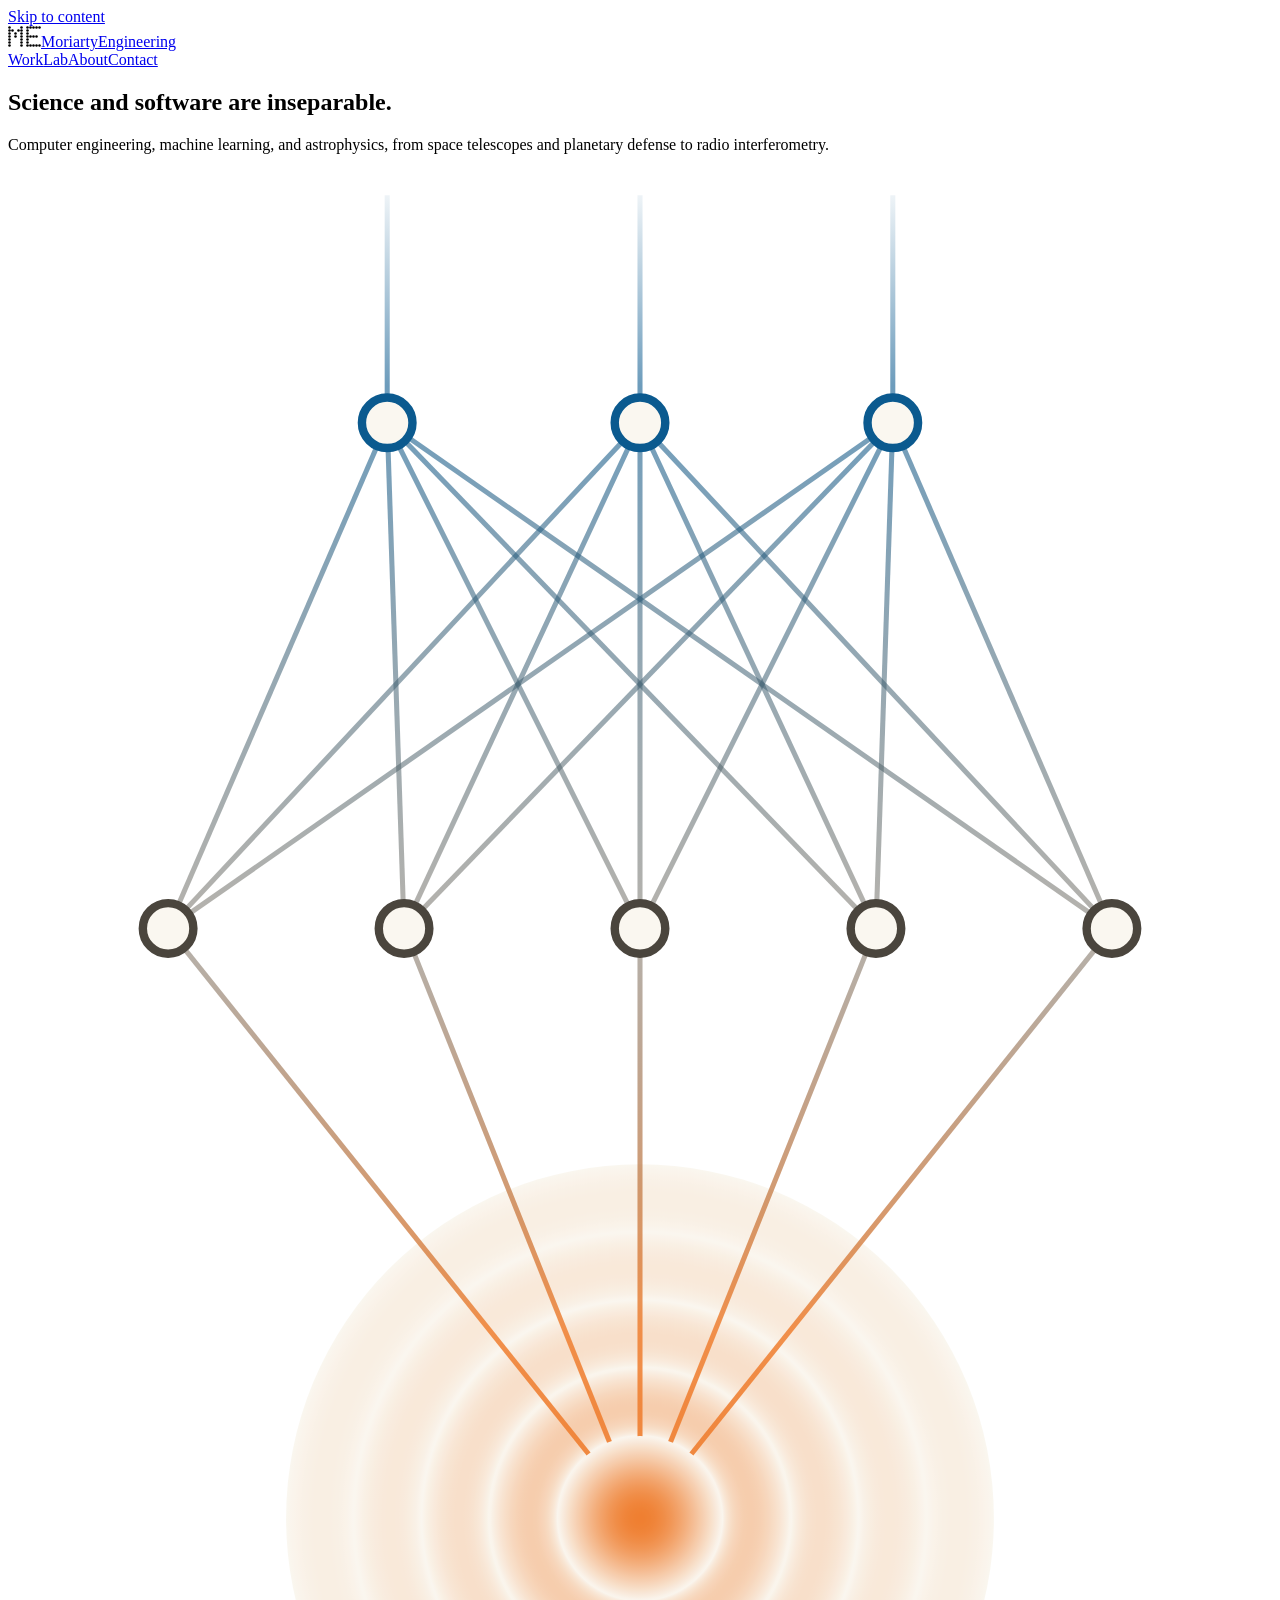
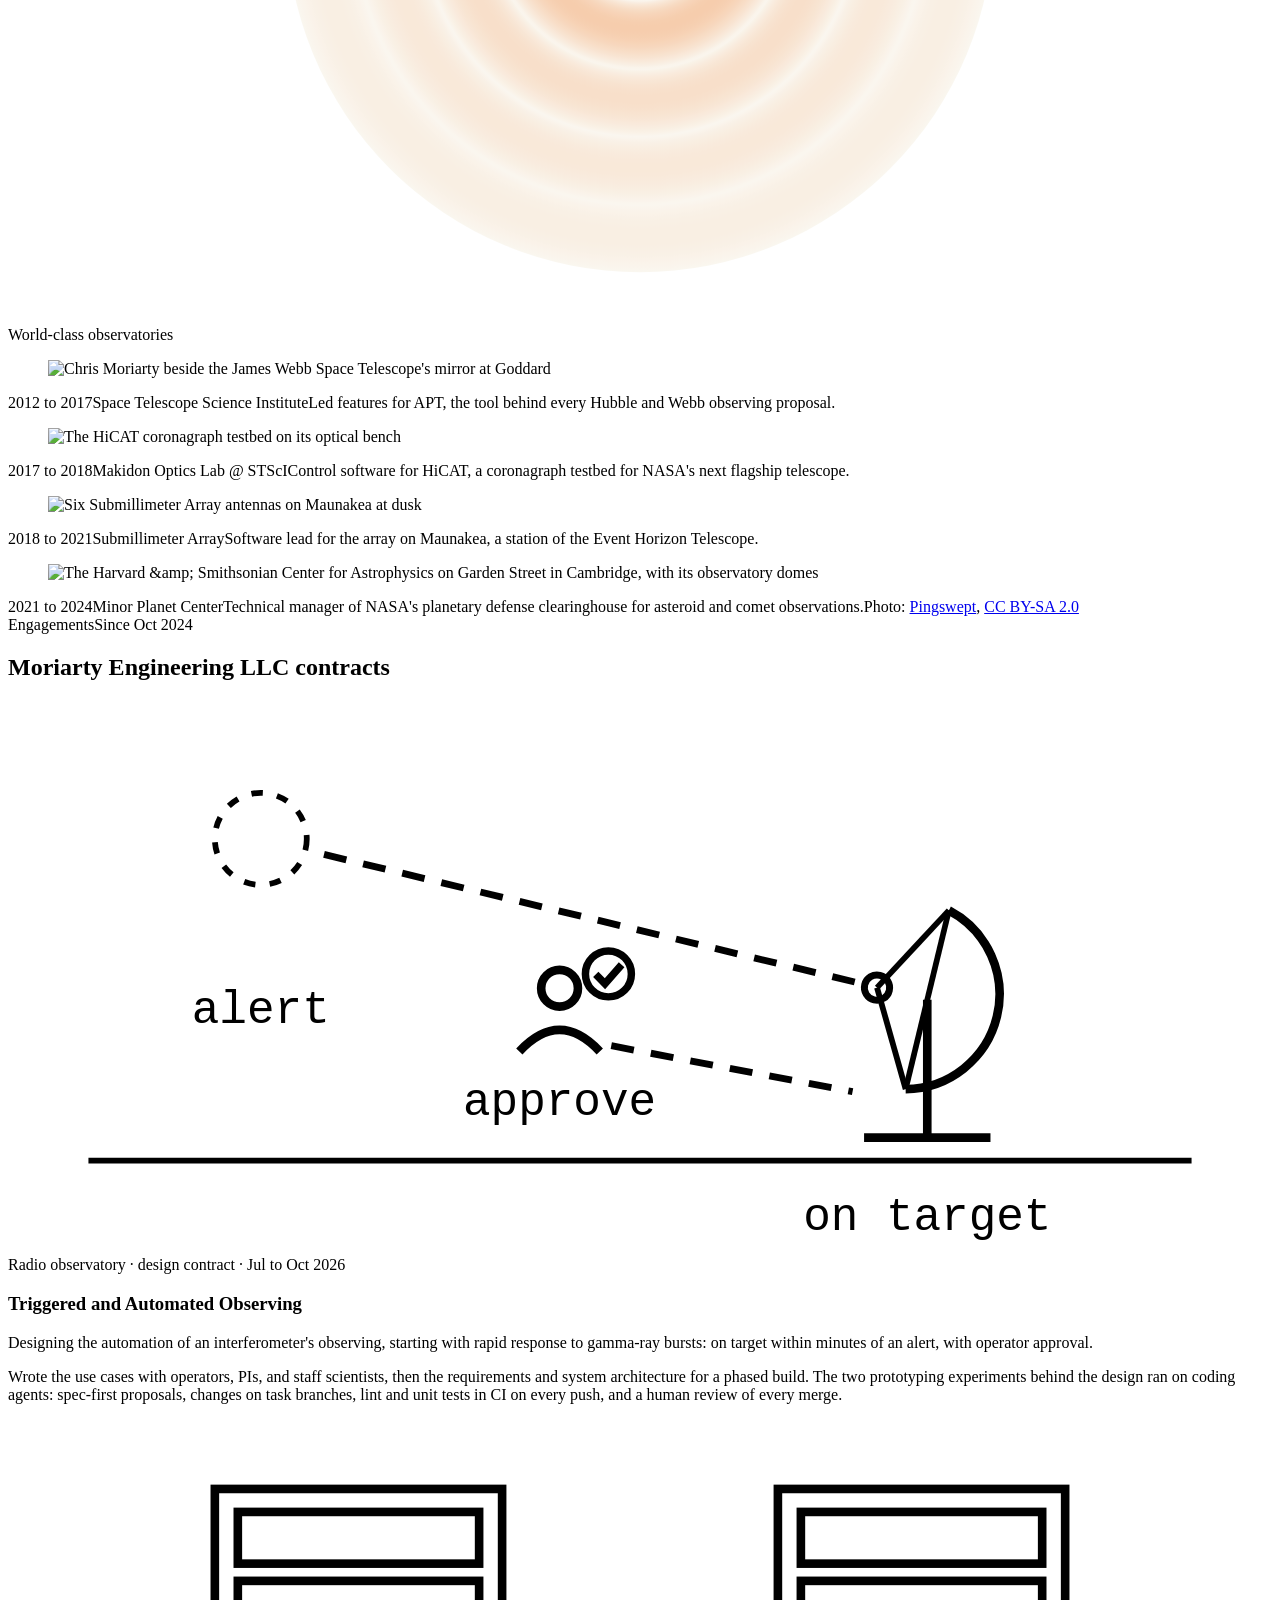
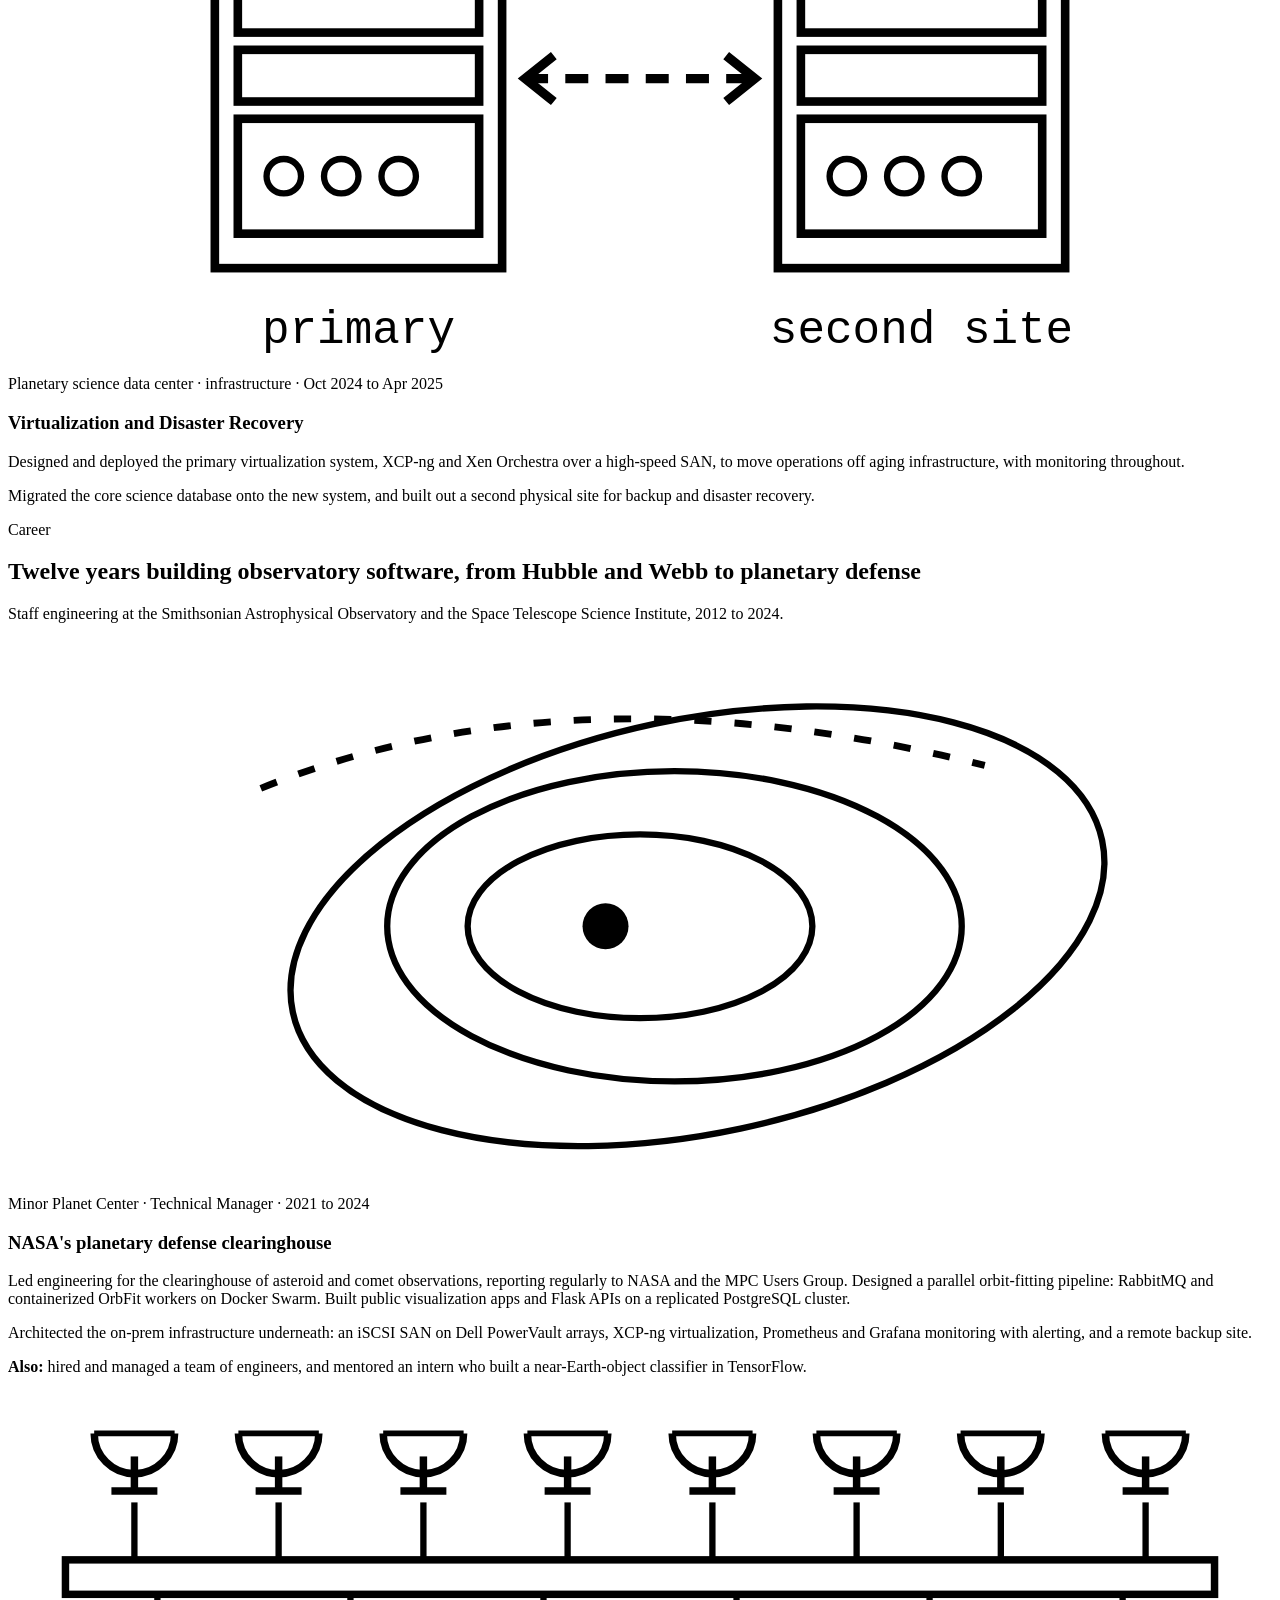
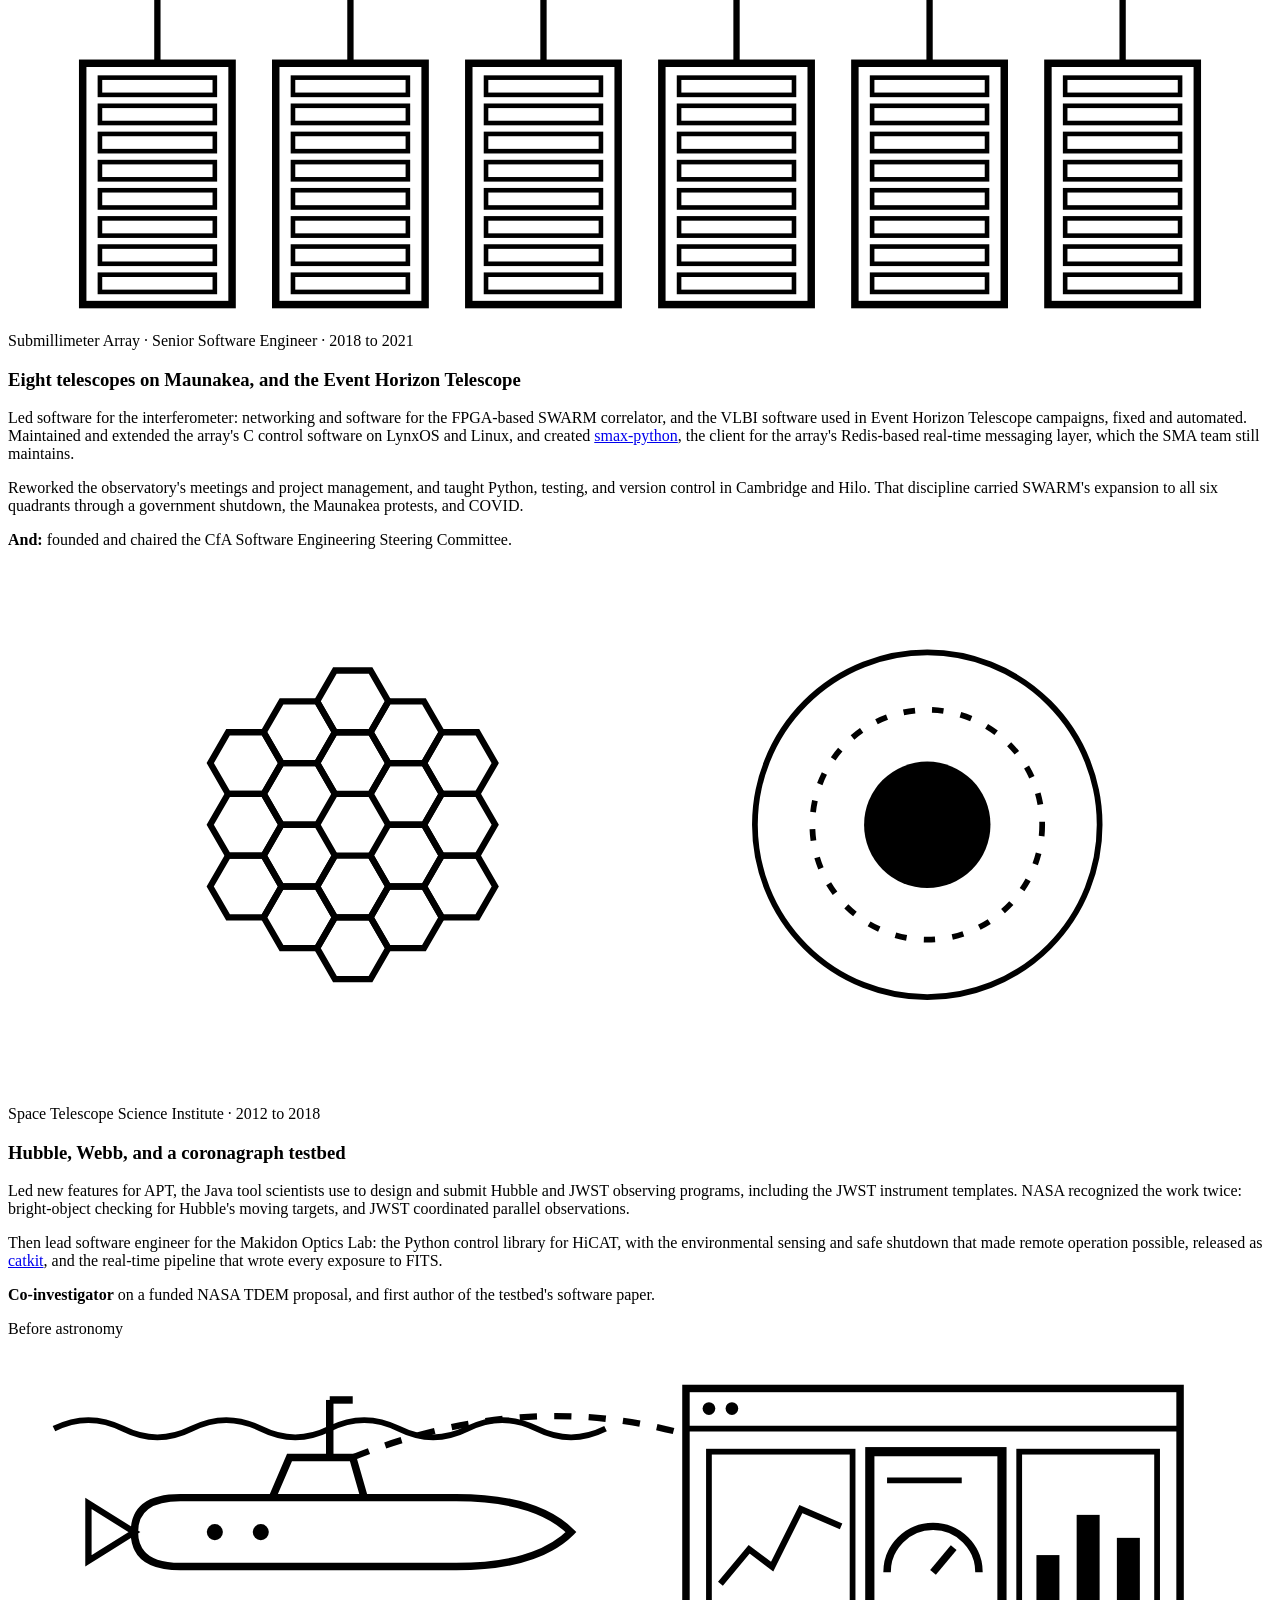
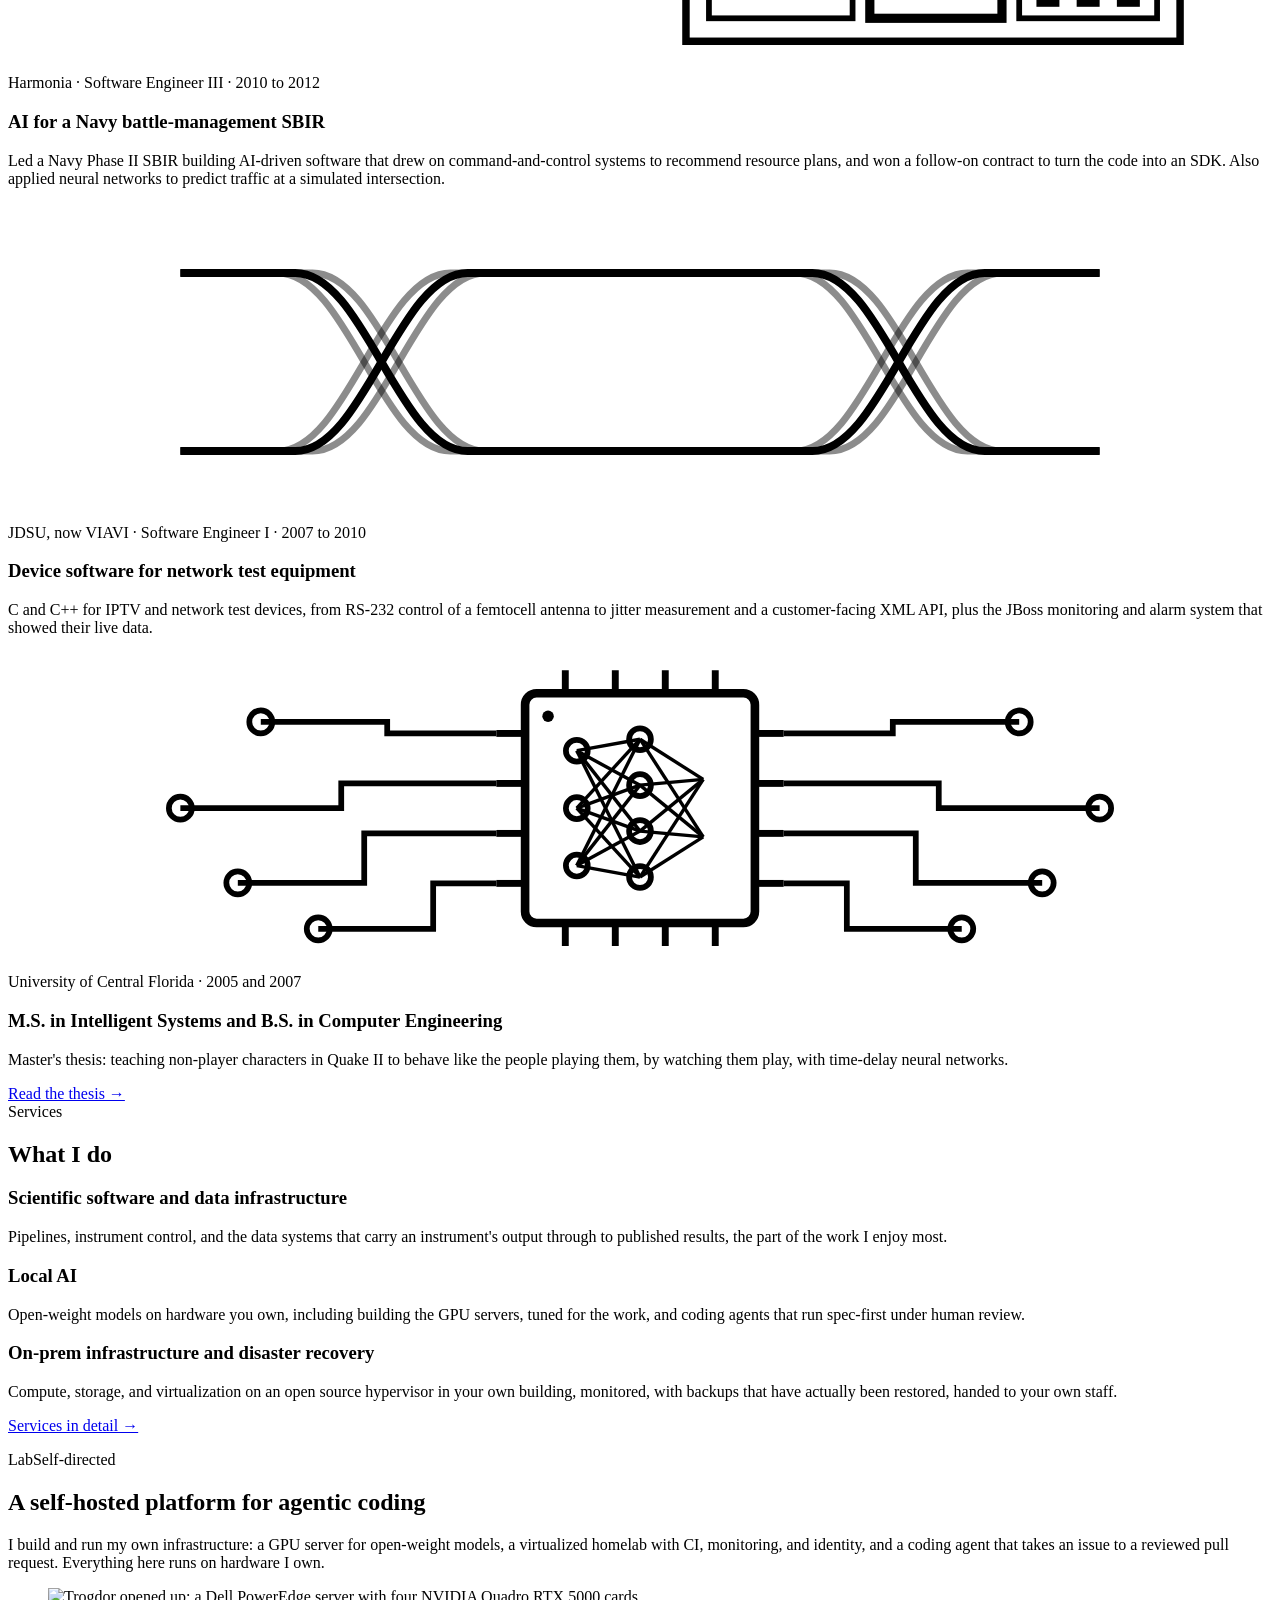
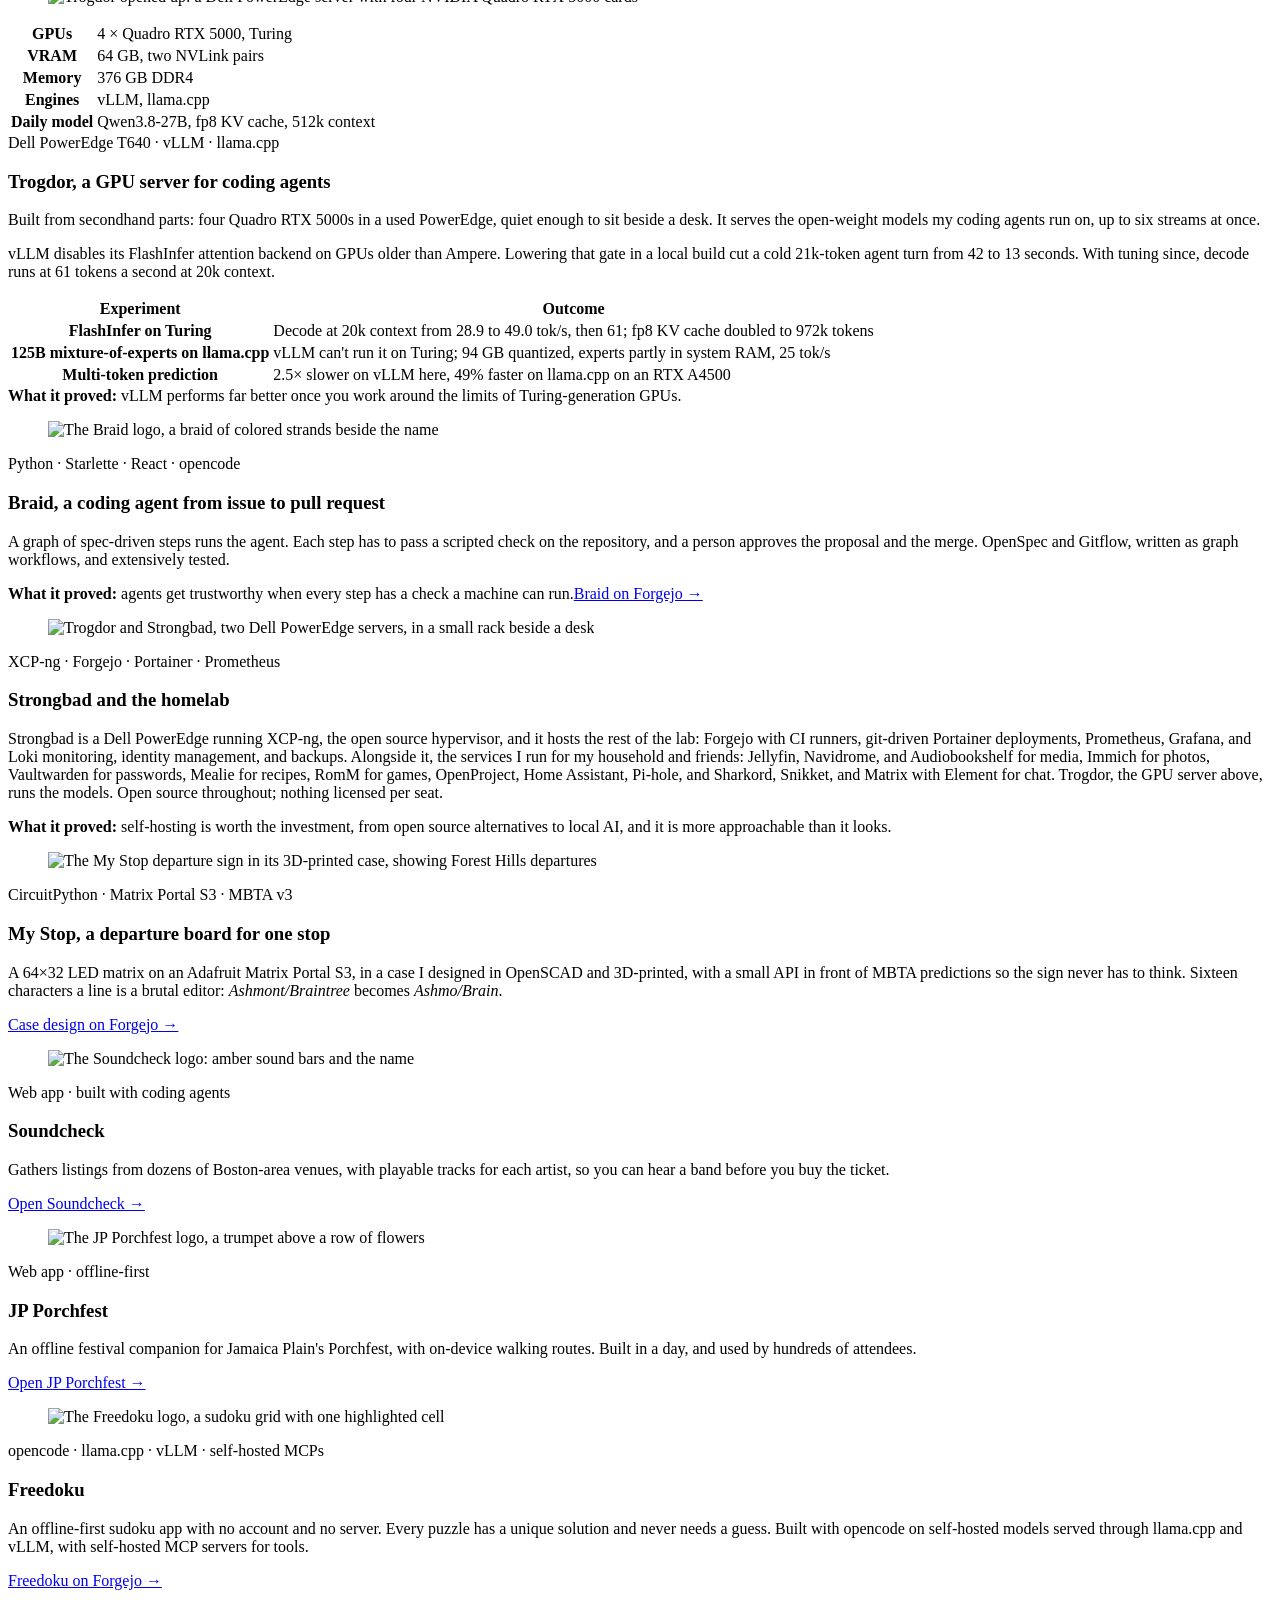
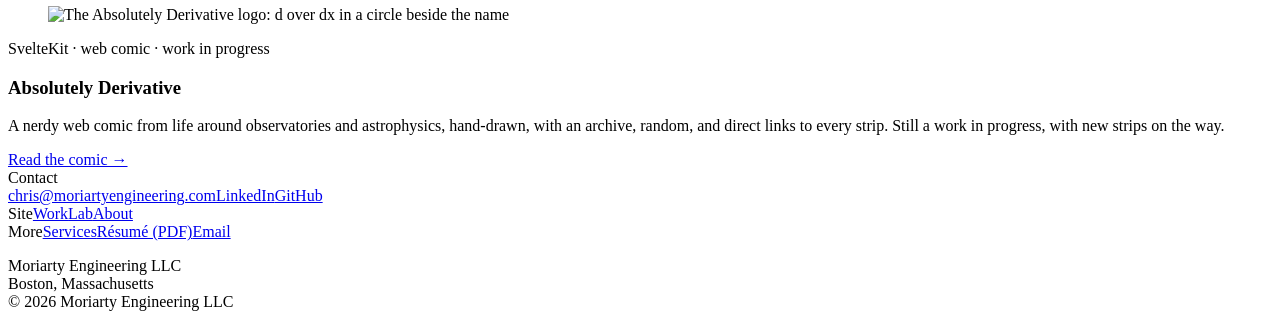
==== commit a713b1b6: "Publish llc-homepage 3b981a2" ====
--- a/site/index.html
+++ b/site/index.html
@@ -1,2 +1,2 @@
-<!DOCTYPE html><html lang="en"><head><meta charset="utf-8"><meta name="viewport" content="width=device-width, initial-scale=1"><title>Moriarty Engineering · Science and software are inseparable</title><meta name="description" content="Christopher Moriarty's engineering practice in Boston: observatory software, research computing, and AI-assisted engineering, from space telescopes and planetary defense to radio interferometry."><link rel="canonical" href="https://www.moriartyengineering.com/"><link rel="icon" href="/favicon.svg" type="image/svg+xml"><link rel="sitemap" href="/sitemap-index.xml"><meta name="theme-color" content="#FAF7F0"><meta property="og:type" content="website"><meta property="og:site_name" content="Moriarty Engineering"><meta property="og:title" content="Moriarty Engineering · Science and software are inseparable"><meta property="og:description" content="Christopher Moriarty's engineering practice in Boston: observatory software, research computing, and AI-assisted engineering, from space telescopes and planetary defense to radio interferometry."><meta property="og:url" content="https://www.moriartyengineering.com/"><meta property="og:image" content="https://www.moriartyengineering.com/og.jpg"><meta property="og:image:alt" content="Six Submillimeter Array antennas on Maunakea at dusk"><meta name="twitter:card" content="summary_large_image"><link rel="stylesheet" href="/_astro/Base.BaA2stxT.css"></head><body><a class="skip" href="#main">Skip to content</a><div class="shell"><header class="mast"><a class="lockup" href="/" aria-label="Moriarty Engineering, home"><svg class="mono" viewBox="0 0 11 7" width="33" height="21" aria-hidden="true" focusable="false"><circle cx="0.5" cy="0.5" r="0.42"></circle><circle cx="4.5" cy="0.5" r="0.42"></circle><circle cx="0.5" cy="1.5" r="0.42"></circle><circle cx="1.5" cy="1.5" r="0.42"></circle><circle cx="3.5" cy="1.5" r="0.42"></circle><circle cx="4.5" cy="1.5" r="0.42"></circle><circle cx="0.5" cy="2.5" r="0.42"></circle><circle cx="2.5" cy="2.5" r="0.42"></circle><circle cx="4.5" cy="2.5" r="0.42"></circle><circle cx="0.5" cy="3.5" r="0.42"></circle><circle cx="2.5" cy="3.5" r="0.42"></circle><circle cx="4.5" cy="3.5" r="0.42"></circle><circle cx="0.5" cy="4.5" r="0.42"></circle><circle cx="4.5" cy="4.5" r="0.42"></circle><circle cx="0.5" cy="5.5" r="0.42"></circle><circle cx="4.5" cy="5.5" r="0.42"></circle><circle cx="0.5" cy="6.5" r="0.42"></circle><circle cx="4.5" cy="6.5" r="0.42"></circle><circle cx="6.5" cy="0.5" r="0.42"></circle><circle cx="7.5" cy="0.5" r="0.42"></circle><circle cx="8.5" cy="0.5" r="0.42"></circle><circle cx="9.5" cy="0.5" r="0.42"></circle><circle cx="10.5" cy="0.5" r="0.42"></circle><circle cx="6.5" cy="1.5" r="0.42"></circle><circle cx="6.5" cy="2.5" r="0.42"></circle><circle cx="6.5" cy="3.5" r="0.42"></circle><circle cx="7.5" cy="3.5" r="0.42"></circle><circle cx="8.5" cy="3.5" r="0.42"></circle><circle cx="9.5" cy="3.5" r="0.42"></circle><circle cx="6.5" cy="4.5" r="0.42"></circle><circle cx="6.5" cy="5.5" r="0.42"></circle><circle cx="6.5" cy="6.5" r="0.42"></circle><circle cx="7.5" cy="6.5" r="0.42"></circle><circle cx="8.5" cy="6.5" r="0.42"></circle><circle cx="9.5" cy="6.5" r="0.42"></circle><circle cx="10.5" cy="6.5" r="0.42"></circle></svg><span><span class="n1">Moriarty</span><span class="n2">Engineering</span></span></a><nav class="primary" aria-label="Primary"><a href="/#work">Work</a><a href="/#lab">Lab</a><a href="/about/">About</a><a href="/#contact">Contact</a></nav></header><main id="main"><section class="hero"><div class="heroTop"><div class="heroText"><h1 class="thesis">Science and software are inseparable.</h1><p class="standfirst">Computer engineering, machine learning, and astrophysics, from space telescopes and planetary defense to radio interferometry.</p><div class="heroFoot"><a class="btn" href="/Christopher_Moriarty_Resume.pdf" target="_blank" rel="noopener">Résumé (PDF)</a><a class="btn ghost" href="#work">See the work</a></div></div><div class="heroMark" aria-hidden="true"><svg xmlns="http://www.w3.org/2000/svg" viewBox="0 0 150 206" class="heroMarkSvg"><defs><radialGradient id="heroAiry" gradientUnits="userSpaceOnUse" cx="75" cy="160" r="42"><stop offset="0.0000" stop-color="#ef7f31"/><stop offset="0.0056" stop-color="#ef7f31"/><stop offset="0.0111" stop-color="#ef7f32"/><stop offset="0.0167" stop-color="#ef8032"/><stop offset="0.0222" stop-color="#ef8134"/><stop offset="0.0278" stop-color="#ef8135"/><stop offset="0.0333" stop-color="#ef8337"/><stop offset="0.0389" stop-color="#ef8439"/><stop offset="0.0444" stop-color="#f0853b"/><stop offset="0.0500" stop-color="#f0873e"/><stop offset="0.0556" stop-color="#f08941"/><stop offset="0.0611" stop-color="#f08b44"/><stop offset="0.0667" stop-color="#f08d47"/><stop offset="0.0722" stop-color="#f08f4b"/><stop offset="0.0778" stop-color="#f1924f"/><stop offset="0.0833" stop-color="#f19453"/><stop offset="0.0889" stop-color="#f19757"/><stop offset="0.0944" stop-color="#f19a5c"/><stop offset="0.1000" stop-color="#f29d61"/><stop offset="0.1056" stop-color="#f2a066"/><stop offset="0.1111" stop-color="#f2a36b"/><stop offset="0.1167" stop-color="#f3a770"/><stop offset="0.1222" stop-color="#f3aa76"/><stop offset="0.1278" stop-color="#f3ae7b"/><stop offset="0.1333" stop-color="#f4b181"/><stop offset="0.1389" stop-color="#f4b587"/><stop offset="0.1444" stop-color="#f4b98d"/><stop offset="0.1500" stop-color="#f5bc93"/><stop offset="0.1556" stop-color="#f5c099"/><stop offset="0.1611" stop-color="#f5c49f"/><stop offset="0.1667" stop-color="#f6c8a5"/><stop offset="0.1722" stop-color="#f6ccab"/><stop offset="0.1778" stop-color="#f6cfb1"/><stop offset="0.1833" stop-color="#f7d3b7"/><stop offset="0.1889" stop-color="#f7d7bd"/><stop offset="0.1944" stop-color="#f7dbc3"/><stop offset="0.2000" stop-color="#f8dfc9"/><stop offset="0.2056" stop-color="#f8e3cf"/><stop offset="0.2111" stop-color="#f8e6d6"/><stop offset="0.2167" stop-color="#f9eadc"/><stop offset="0.2222" stop-color="#f9eee2"/><stop offset="0.2278" stop-color="#faf2e9"/><stop offset="0.2333" stop-color="#faf5ed"/><stop offset="0.2389" stop-color="#f9ede1"/><stop offset="0.2444" stop-color="#f9e8d7"/><stop offset="0.2500" stop-color="#f8e3d0"/><stop offset="0.2556" stop-color="#f8dfc9"/><stop offset="0.2611" stop-color="#f7dbc3"/><stop offset="0.2667" stop-color="#f7d8be"/><stop offset="0.2722" stop-color="#f7d5ba"/><stop offset="0.2778" stop-color="#f7d3b7"/><stop offset="0.2833" stop-color="#f7d1b4"/><stop offset="0.2889" stop-color="#f6d0b1"/><stop offset="0.2944" stop-color="#f6ceaf"/><stop offset="0.3000" stop-color="#f6ceae"/><stop offset="0.3056" stop-color="#f6cdad"/><stop offset="0.3111" stop-color="#f6cdad"/><stop offset="0.3167" stop-color="#f6cdad"/><stop offset="0.3222" stop-color="#f6cdae"/><stop offset="0.3278" stop-color="#f6ceaf"/><stop offset="0.3333" stop-color="#f6cfb0"/><stop offset="0.3389" stop-color="#f6d0b2"/><stop offset="0.3444" stop-color="#f7d1b4"/><stop offset="0.3500" stop-color="#f7d3b6"/><stop offset="0.3556" stop-color="#f7d5b9"/><stop offset="0.3611" stop-color="#f7d6bc"/><stop offset="0.3667" stop-color="#f7d8bf"/><stop offset="0.3722" stop-color="#f7dbc3"/><stop offset="0.3778" stop-color="#f8ddc6"/><stop offset="0.3833" stop-color="#f8dfca"/><stop offset="0.3889" stop-color="#f8e2ce"/><stop offset="0.3944" stop-color="#f8e4d2"/><stop offset="0.4000" stop-color="#f9e7d7"/><stop offset="0.4056" stop-color="#f9eadb"/><stop offset="0.4111" stop-color="#f9ede0"/><stop offset="0.4167" stop-color="#f9f0e5"/><stop offset="0.4222" stop-color="#faf4eb"/><stop offset="0.4278" stop-color="#faf5ed"/><stop offset="0.4333" stop-color="#f9f2e7"/><stop offset="0.4389" stop-color="#f9efe3"/><stop offset="0.4444" stop-color="#f9ecdf"/><stop offset="0.4500" stop-color="#f9eadb"/><stop offset="0.4556" stop-color="#f9e8d8"/><stop offset="0.4611" stop-color="#f8e6d5"/><stop offset="0.4667" stop-color="#f8e5d3"/><stop offset="0.4722" stop-color="#f8e3d0"/><stop offset="0.4778" stop-color="#f8e2cf"/><stop offset="0.4833" stop-color="#f8e1cd"/><stop offset="0.4889" stop-color="#f8e0cc"/><stop offset="0.4944" stop-color="#f8e0cb"/><stop offset="0.5000" stop-color="#f8dfca"/><stop offset="0.5056" stop-color="#f8dfca"/><stop offset="0.5111" stop-color="#f8dfca"/><stop offset="0.5167" stop-color="#f8dfca"/><stop offset="0.5222" stop-color="#f8dfca"/><stop offset="0.5278" stop-color="#f8e0cb"/><stop offset="0.5333" stop-color="#f8e0cc"/><stop offset="0.5389" stop-color="#f8e1cd"/><stop offset="0.5444" stop-color="#f8e2ce"/><stop offset="0.5500" stop-color="#f8e3d0"/><stop offset="0.5556" stop-color="#f8e4d1"/><stop offset="0.5611" stop-color="#f8e5d3"/><stop offset="0.5667" stop-color="#f8e6d5"/><stop offset="0.5722" stop-color="#f9e7d7"/><stop offset="0.5778" stop-color="#f9e9da"/><stop offset="0.5833" stop-color="#f9eadc"/><stop offset="0.5889" stop-color="#f9ecdf"/><stop offset="0.5944" stop-color="#f9eee1"/><stop offset="0.6000" stop-color="#f9f0e4"/><stop offset="0.6056" stop-color="#faf2e7"/><stop offset="0.6111" stop-color="#faf4eb"/><stop offset="0.6167" stop-color="#faf6ef"/><stop offset="0.6222" stop-color="#faf5ed"/><stop offset="0.6278" stop-color="#faf3ea"/><stop offset="0.6333" stop-color="#f9f1e7"/><stop offset="0.6389" stop-color="#f9f0e5"/><stop offset="0.6444" stop-color="#f9efe3"/><stop offset="0.6500" stop-color="#f9eee1"/><stop offset="0.6556" stop-color="#f9ede0"/><stop offset="0.6611" stop-color="#f9ecde"/><stop offset="0.6667" stop-color="#f9ebdd"/><stop offset="0.6722" stop-color="#f9eadc"/><stop offset="0.6778" stop-color="#f9eadb"/><stop offset="0.6833" stop-color="#f9e9da"/><stop offset="0.6889" stop-color="#f9e9da"/><stop offset="0.6944" stop-color="#f9e9d9"/><stop offset="0.7000" stop-color="#f9e9d9"/><stop offset="0.7056" stop-color="#f9e9d9"/><stop offset="0.7111" stop-color="#f9e9d9"/><stop offset="0.7167" stop-color="#f9e9d9"/><stop offset="0.7222" stop-color="#f9e9da"/><stop offset="0.7278" stop-color="#f9e9da"/><stop offset="0.7333" stop-color="#f9eadb"/><stop offset="0.7389" stop-color="#f9eadc"/><stop offset="0.7444" stop-color="#f9ebdd"/><stop offset="0.7500" stop-color="#f9ebde"/><stop offset="0.7556" stop-color="#f9ecdf"/><stop offset="0.7611" stop-color="#f9ede0"/><stop offset="0.7667" stop-color="#f9eee1"/><stop offset="0.7722" stop-color="#f9efe3"/><stop offset="0.7778" stop-color="#f9f0e4"/><stop offset="0.7833" stop-color="#f9f1e6"/><stop offset="0.7889" stop-color="#faf2e8"/><stop offset="0.7944" stop-color="#faf3ea"/><stop offset="0.8000" stop-color="#faf4ec"/><stop offset="0.8056" stop-color="#faf6ee"/><stop offset="0.8111" stop-color="#faf6ef"/><stop offset="0.8167" stop-color="#faf5ed"/><stop offset="0.8222" stop-color="#faf4ec"/><stop offset="0.8278" stop-color="#faf3ea"/><stop offset="0.8333" stop-color="#faf3e9"/><stop offset="0.8389" stop-color="#faf2e8"/><stop offset="0.8444" stop-color="#f9f1e7"/><stop offset="0.8500" stop-color="#f9f1e6"/><stop offset="0.8556" stop-color="#f9f0e5"/><stop offset="0.8611" stop-color="#f9f0e5"/><stop offset="0.8667" stop-color="#f9f0e4"/><stop offset="0.8722" stop-color="#f9efe4"/><stop offset="0.8778" stop-color="#f9efe3"/><stop offset="0.8833" stop-color="#f9efe3"/><stop offset="0.8889" stop-color="#f9efe3"/><stop offset="0.8944" stop-color="#f9efe3"/><stop offset="0.9000" stop-color="#f9efe3"/><stop offset="0.9056" stop-color="#f9efe3"/><stop offset="0.9111" stop-color="#f9efe3"/><stop offset="0.9167" stop-color="#f9efe3"/><stop offset="0.9222" stop-color="#f9efe3"/><stop offset="0.9278" stop-color="#f9efe4"/><stop offset="0.9333" stop-color="#f9f0e4"/><stop offset="0.9389" stop-color="#f9f0e5"/><stop offset="0.9444" stop-color="#f9f0e6"/><stop offset="0.9500" stop-color="#f9f1e6"/><stop offset="0.9556" stop-color="#f9f1e7"/><stop offset="0.9611" stop-color="#faf2e8"/><stop offset="0.9667" stop-color="#faf2e9"/><stop offset="0.9722" stop-color="#faf3ea"/><stop offset="0.9778" stop-color="#faf4eb"/><stop offset="0.9833" stop-color="#faf4ec"/><stop offset="0.9889" stop-color="#faf5ed"/><stop offset="0.9944" stop-color="#faf6ee"/><stop offset="1.0000" stop-color="#faf7f0"/></radialGradient><linearGradient id="heroBeam" gradientUnits="userSpaceOnUse" x1="0" y1="0" x2="0" y2="160"><stop offset="0" stop-color="#0B5A8F" stop-opacity="0"/><stop offset="0.16" stop-color="#0B5A8F" stop-opacity="0.6"/><stop offset="0.56" stop-color="#6B655A" stop-opacity="0.5"/><stop offset="0.86" stop-color="#EF7F31" stop-opacity="0.85"/><stop offset="1" stop-color="#EF7F31" stop-opacity="0.95"/></linearGradient></defs><circle cx="75" cy="160" r="42" fill="url(#heroAiry)"/><g fill="none" stroke="url(#heroBeam)" stroke-width="0.6"><path d="M45 3L45 30"/><path d="M75 3L75 30"/><path d="M105 3L105 30"/><path d="M45 30L19 90"/><path d="M45 30L47 90"/><path d="M45 30L75 90"/><path d="M45 30L103 90"/><path d="M45 30L131 90"/><path d="M75 30L19 90"/><path d="M75 30L47 90"/><path d="M75 30L75 90"/><path d="M75 30L103 90"/><path d="M75 30L131 90"/><path d="M105 30L19 90"/><path d="M105 30L47 90"/><path d="M105 30L75 90"/><path d="M105 30L103 90"/><path d="M105 30L131 90"/><path d="M19 90L75 160"/><path d="M47 90L75 160"/><path d="M75 90L75 160"/><path d="M103 90L75 160"/><path d="M131 90L75 160"/></g><circle cx="75" cy="160" r="9.77" fill="url(#heroAiry)"/><g fill="#FAF7F0" stroke="#0B5A8F" stroke-width="1"><circle cx="45" cy="30" r="3"/><circle cx="75" cy="30" r="3"/><circle cx="105" cy="30" r="3"/></g><g fill="#FAF7F0" stroke="#4A453D" stroke-width="1"><circle cx="19" cy="90" r="3"/><circle cx="47" cy="90" r="3"/><circle cx="75" cy="90" r="3"/><circle cx="103" cy="90" r="3"/><circle cx="131" cy="90" r="3"/></g></svg>
+<!DOCTYPE html><html lang="en"><head><meta charset="utf-8"><meta name="viewport" content="width=device-width, initial-scale=1"><title>Moriarty Engineering · Science and software are inseparable</title><meta name="description" content="Christopher Moriarty's engineering practice in Boston: observatory software, research computing, and AI-assisted engineering, from space telescopes and planetary defense to radio interferometry."><link rel="canonical" href="https://www.moriartyengineering.com/"><link rel="icon" href="/favicon.svg" type="image/svg+xml"><link rel="sitemap" href="/sitemap-index.xml"><meta name="theme-color" content="#FAF7F0"><meta property="og:type" content="website"><meta property="og:site_name" content="Moriarty Engineering"><meta property="og:title" content="Moriarty Engineering · Science and software are inseparable"><meta property="og:description" content="Christopher Moriarty's engineering practice in Boston: observatory software, research computing, and AI-assisted engineering, from space telescopes and planetary defense to radio interferometry."><meta property="og:url" content="https://www.moriartyengineering.com/"><meta property="og:image" content="https://www.moriartyengineering.com/og.jpg"><meta property="og:image:alt" content="Six Submillimeter Array antennas on Maunakea at dusk"><meta name="twitter:card" content="summary_large_image"><link rel="stylesheet" href="/_astro/Base.BaA2stxT.css"></head><body><a class="skip" href="#main">Skip to content</a><div class="shell"><header class="mast"><a class="lockup" href="/" aria-label="Moriarty Engineering, home"><svg class="mono" viewBox="0 0 11 7" width="33" height="21" aria-hidden="true" focusable="false"><circle cx="0.5" cy="0.5" r="0.42"></circle><circle cx="4.5" cy="0.5" r="0.42"></circle><circle cx="0.5" cy="1.5" r="0.42"></circle><circle cx="1.5" cy="1.5" r="0.42"></circle><circle cx="3.5" cy="1.5" r="0.42"></circle><circle cx="4.5" cy="1.5" r="0.42"></circle><circle cx="0.5" cy="2.5" r="0.42"></circle><circle cx="2.5" cy="2.5" r="0.42"></circle><circle cx="4.5" cy="2.5" r="0.42"></circle><circle cx="0.5" cy="3.5" r="0.42"></circle><circle cx="2.5" cy="3.5" r="0.42"></circle><circle cx="4.5" cy="3.5" r="0.42"></circle><circle cx="0.5" cy="4.5" r="0.42"></circle><circle cx="4.5" cy="4.5" r="0.42"></circle><circle cx="0.5" cy="5.5" r="0.42"></circle><circle cx="4.5" cy="5.5" r="0.42"></circle><circle cx="0.5" cy="6.5" r="0.42"></circle><circle cx="4.5" cy="6.5" r="0.42"></circle><circle cx="6.5" cy="0.5" r="0.42"></circle><circle cx="7.5" cy="0.5" r="0.42"></circle><circle cx="8.5" cy="0.5" r="0.42"></circle><circle cx="9.5" cy="0.5" r="0.42"></circle><circle cx="10.5" cy="0.5" r="0.42"></circle><circle cx="6.5" cy="1.5" r="0.42"></circle><circle cx="6.5" cy="2.5" r="0.42"></circle><circle cx="6.5" cy="3.5" r="0.42"></circle><circle cx="7.5" cy="3.5" r="0.42"></circle><circle cx="8.5" cy="3.5" r="0.42"></circle><circle cx="9.5" cy="3.5" r="0.42"></circle><circle cx="6.5" cy="4.5" r="0.42"></circle><circle cx="6.5" cy="5.5" r="0.42"></circle><circle cx="6.5" cy="6.5" r="0.42"></circle><circle cx="7.5" cy="6.5" r="0.42"></circle><circle cx="8.5" cy="6.5" r="0.42"></circle><circle cx="9.5" cy="6.5" r="0.42"></circle><circle cx="10.5" cy="6.5" r="0.42"></circle></svg><span><span class="n1">Moriarty</span><span class="n2">Engineering</span></span></a><nav class="primary" aria-label="Primary"><a href="/#work">Work</a><a href="/#lab">Lab</a><a href="/about/">About</a><a href="/#contact">Contact</a></nav></header><main id="main"><section class="hero"><div class="heroTop"><div class="heroText"><h1 class="thesis">Science and software are inseparable.</h1><p class="standfirst">Computer engineering, machine learning, and astrophysics, from space telescopes and planetary defense to radio interferometry.</p></div><div class="heroMark" aria-hidden="true"><svg xmlns="http://www.w3.org/2000/svg" viewBox="0 0 150 206" class="heroMarkSvg"><defs><radialGradient id="heroAiry" gradientUnits="userSpaceOnUse" cx="75" cy="160" r="42"><stop offset="0.0000" stop-color="#ef7f31"/><stop offset="0.0056" stop-color="#ef7f31"/><stop offset="0.0111" stop-color="#ef7f32"/><stop offset="0.0167" stop-color="#ef8032"/><stop offset="0.0222" stop-color="#ef8134"/><stop offset="0.0278" stop-color="#ef8135"/><stop offset="0.0333" stop-color="#ef8337"/><stop offset="0.0389" stop-color="#ef8439"/><stop offset="0.0444" stop-color="#f0853b"/><stop offset="0.0500" stop-color="#f0873e"/><stop offset="0.0556" stop-color="#f08941"/><stop offset="0.0611" stop-color="#f08b44"/><stop offset="0.0667" stop-color="#f08d47"/><stop offset="0.0722" stop-color="#f08f4b"/><stop offset="0.0778" stop-color="#f1924f"/><stop offset="0.0833" stop-color="#f19453"/><stop offset="0.0889" stop-color="#f19757"/><stop offset="0.0944" stop-color="#f19a5c"/><stop offset="0.1000" stop-color="#f29d61"/><stop offset="0.1056" stop-color="#f2a066"/><stop offset="0.1111" stop-color="#f2a36b"/><stop offset="0.1167" stop-color="#f3a770"/><stop offset="0.1222" stop-color="#f3aa76"/><stop offset="0.1278" stop-color="#f3ae7b"/><stop offset="0.1333" stop-color="#f4b181"/><stop offset="0.1389" stop-color="#f4b587"/><stop offset="0.1444" stop-color="#f4b98d"/><stop offset="0.1500" stop-color="#f5bc93"/><stop offset="0.1556" stop-color="#f5c099"/><stop offset="0.1611" stop-color="#f5c49f"/><stop offset="0.1667" stop-color="#f6c8a5"/><stop offset="0.1722" stop-color="#f6ccab"/><stop offset="0.1778" stop-color="#f6cfb1"/><stop offset="0.1833" stop-color="#f7d3b7"/><stop offset="0.1889" stop-color="#f7d7bd"/><stop offset="0.1944" stop-color="#f7dbc3"/><stop offset="0.2000" stop-color="#f8dfc9"/><stop offset="0.2056" stop-color="#f8e3cf"/><stop offset="0.2111" stop-color="#f8e6d6"/><stop offset="0.2167" stop-color="#f9eadc"/><stop offset="0.2222" stop-color="#f9eee2"/><stop offset="0.2278" stop-color="#faf2e9"/><stop offset="0.2333" stop-color="#faf5ed"/><stop offset="0.2389" stop-color="#f9ede1"/><stop offset="0.2444" stop-color="#f9e8d7"/><stop offset="0.2500" stop-color="#f8e3d0"/><stop offset="0.2556" stop-color="#f8dfc9"/><stop offset="0.2611" stop-color="#f7dbc3"/><stop offset="0.2667" stop-color="#f7d8be"/><stop offset="0.2722" stop-color="#f7d5ba"/><stop offset="0.2778" stop-color="#f7d3b7"/><stop offset="0.2833" stop-color="#f7d1b4"/><stop offset="0.2889" stop-color="#f6d0b1"/><stop offset="0.2944" stop-color="#f6ceaf"/><stop offset="0.3000" stop-color="#f6ceae"/><stop offset="0.3056" stop-color="#f6cdad"/><stop offset="0.3111" stop-color="#f6cdad"/><stop offset="0.3167" stop-color="#f6cdad"/><stop offset="0.3222" stop-color="#f6cdae"/><stop offset="0.3278" stop-color="#f6ceaf"/><stop offset="0.3333" stop-color="#f6cfb0"/><stop offset="0.3389" stop-color="#f6d0b2"/><stop offset="0.3444" stop-color="#f7d1b4"/><stop offset="0.3500" stop-color="#f7d3b6"/><stop offset="0.3556" stop-color="#f7d5b9"/><stop offset="0.3611" stop-color="#f7d6bc"/><stop offset="0.3667" stop-color="#f7d8bf"/><stop offset="0.3722" stop-color="#f7dbc3"/><stop offset="0.3778" stop-color="#f8ddc6"/><stop offset="0.3833" stop-color="#f8dfca"/><stop offset="0.3889" stop-color="#f8e2ce"/><stop offset="0.3944" stop-color="#f8e4d2"/><stop offset="0.4000" stop-color="#f9e7d7"/><stop offset="0.4056" stop-color="#f9eadb"/><stop offset="0.4111" stop-color="#f9ede0"/><stop offset="0.4167" stop-color="#f9f0e5"/><stop offset="0.4222" stop-color="#faf4eb"/><stop offset="0.4278" stop-color="#faf5ed"/><stop offset="0.4333" stop-color="#f9f2e7"/><stop offset="0.4389" stop-color="#f9efe3"/><stop offset="0.4444" stop-color="#f9ecdf"/><stop offset="0.4500" stop-color="#f9eadb"/><stop offset="0.4556" stop-color="#f9e8d8"/><stop offset="0.4611" stop-color="#f8e6d5"/><stop offset="0.4667" stop-color="#f8e5d3"/><stop offset="0.4722" stop-color="#f8e3d0"/><stop offset="0.4778" stop-color="#f8e2cf"/><stop offset="0.4833" stop-color="#f8e1cd"/><stop offset="0.4889" stop-color="#f8e0cc"/><stop offset="0.4944" stop-color="#f8e0cb"/><stop offset="0.5000" stop-color="#f8dfca"/><stop offset="0.5056" stop-color="#f8dfca"/><stop offset="0.5111" stop-color="#f8dfca"/><stop offset="0.5167" stop-color="#f8dfca"/><stop offset="0.5222" stop-color="#f8dfca"/><stop offset="0.5278" stop-color="#f8e0cb"/><stop offset="0.5333" stop-color="#f8e0cc"/><stop offset="0.5389" stop-color="#f8e1cd"/><stop offset="0.5444" stop-color="#f8e2ce"/><stop offset="0.5500" stop-color="#f8e3d0"/><stop offset="0.5556" stop-color="#f8e4d1"/><stop offset="0.5611" stop-color="#f8e5d3"/><stop offset="0.5667" stop-color="#f8e6d5"/><stop offset="0.5722" stop-color="#f9e7d7"/><stop offset="0.5778" stop-color="#f9e9da"/><stop offset="0.5833" stop-color="#f9eadc"/><stop offset="0.5889" stop-color="#f9ecdf"/><stop offset="0.5944" stop-color="#f9eee1"/><stop offset="0.6000" stop-color="#f9f0e4"/><stop offset="0.6056" stop-color="#faf2e7"/><stop offset="0.6111" stop-color="#faf4eb"/><stop offset="0.6167" stop-color="#faf6ef"/><stop offset="0.6222" stop-color="#faf5ed"/><stop offset="0.6278" stop-color="#faf3ea"/><stop offset="0.6333" stop-color="#f9f1e7"/><stop offset="0.6389" stop-color="#f9f0e5"/><stop offset="0.6444" stop-color="#f9efe3"/><stop offset="0.6500" stop-color="#f9eee1"/><stop offset="0.6556" stop-color="#f9ede0"/><stop offset="0.6611" stop-color="#f9ecde"/><stop offset="0.6667" stop-color="#f9ebdd"/><stop offset="0.6722" stop-color="#f9eadc"/><stop offset="0.6778" stop-color="#f9eadb"/><stop offset="0.6833" stop-color="#f9e9da"/><stop offset="0.6889" stop-color="#f9e9da"/><stop offset="0.6944" stop-color="#f9e9d9"/><stop offset="0.7000" stop-color="#f9e9d9"/><stop offset="0.7056" stop-color="#f9e9d9"/><stop offset="0.7111" stop-color="#f9e9d9"/><stop offset="0.7167" stop-color="#f9e9d9"/><stop offset="0.7222" stop-color="#f9e9da"/><stop offset="0.7278" stop-color="#f9e9da"/><stop offset="0.7333" stop-color="#f9eadb"/><stop offset="0.7389" stop-color="#f9eadc"/><stop offset="0.7444" stop-color="#f9ebdd"/><stop offset="0.7500" stop-color="#f9ebde"/><stop offset="0.7556" stop-color="#f9ecdf"/><stop offset="0.7611" stop-color="#f9ede0"/><stop offset="0.7667" stop-color="#f9eee1"/><stop offset="0.7722" stop-color="#f9efe3"/><stop offset="0.7778" stop-color="#f9f0e4"/><stop offset="0.7833" stop-color="#f9f1e6"/><stop offset="0.7889" stop-color="#faf2e8"/><stop offset="0.7944" stop-color="#faf3ea"/><stop offset="0.8000" stop-color="#faf4ec"/><stop offset="0.8056" stop-color="#faf6ee"/><stop offset="0.8111" stop-color="#faf6ef"/><stop offset="0.8167" stop-color="#faf5ed"/><stop offset="0.8222" stop-color="#faf4ec"/><stop offset="0.8278" stop-color="#faf3ea"/><stop offset="0.8333" stop-color="#faf3e9"/><stop offset="0.8389" stop-color="#faf2e8"/><stop offset="0.8444" stop-color="#f9f1e7"/><stop offset="0.8500" stop-color="#f9f1e6"/><stop offset="0.8556" stop-color="#f9f0e5"/><stop offset="0.8611" stop-color="#f9f0e5"/><stop offset="0.8667" stop-color="#f9f0e4"/><stop offset="0.8722" stop-color="#f9efe4"/><stop offset="0.8778" stop-color="#f9efe3"/><stop offset="0.8833" stop-color="#f9efe3"/><stop offset="0.8889" stop-color="#f9efe3"/><stop offset="0.8944" stop-color="#f9efe3"/><stop offset="0.9000" stop-color="#f9efe3"/><stop offset="0.9056" stop-color="#f9efe3"/><stop offset="0.9111" stop-color="#f9efe3"/><stop offset="0.9167" stop-color="#f9efe3"/><stop offset="0.9222" stop-color="#f9efe3"/><stop offset="0.9278" stop-color="#f9efe4"/><stop offset="0.9333" stop-color="#f9f0e4"/><stop offset="0.9389" stop-color="#f9f0e5"/><stop offset="0.9444" stop-color="#f9f0e6"/><stop offset="0.9500" stop-color="#f9f1e6"/><stop offset="0.9556" stop-color="#f9f1e7"/><stop offset="0.9611" stop-color="#faf2e8"/><stop offset="0.9667" stop-color="#faf2e9"/><stop offset="0.9722" stop-color="#faf3ea"/><stop offset="0.9778" stop-color="#faf4eb"/><stop offset="0.9833" stop-color="#faf4ec"/><stop offset="0.9889" stop-color="#faf5ed"/><stop offset="0.9944" stop-color="#faf6ee"/><stop offset="1.0000" stop-color="#faf7f0"/></radialGradient><linearGradient id="heroBeam" gradientUnits="userSpaceOnUse" x1="0" y1="0" x2="0" y2="160"><stop offset="0" stop-color="#0B5A8F" stop-opacity="0"/><stop offset="0.16" stop-color="#0B5A8F" stop-opacity="0.6"/><stop offset="0.56" stop-color="#6B655A" stop-opacity="0.5"/><stop offset="0.86" stop-color="#EF7F31" stop-opacity="0.85"/><stop offset="1" stop-color="#EF7F31" stop-opacity="0.95"/></linearGradient></defs><circle cx="75" cy="160" r="42" fill="url(#heroAiry)"/><g fill="none" stroke="url(#heroBeam)" stroke-width="0.6"><path d="M45 3L45 30"/><path d="M75 3L75 30"/><path d="M105 3L105 30"/><path d="M45 30L19 90"/><path d="M45 30L47 90"/><path d="M45 30L75 90"/><path d="M45 30L103 90"/><path d="M45 30L131 90"/><path d="M75 30L19 90"/><path d="M75 30L47 90"/><path d="M75 30L75 90"/><path d="M75 30L103 90"/><path d="M75 30L131 90"/><path d="M105 30L19 90"/><path d="M105 30L47 90"/><path d="M105 30L75 90"/><path d="M105 30L103 90"/><path d="M105 30L131 90"/><path d="M19 90L75 160"/><path d="M47 90L75 160"/><path d="M75 90L75 160"/><path d="M103 90L75 160"/><path d="M131 90L75 160"/></g><circle cx="75" cy="160" r="9.77" fill="url(#heroAiry)"/><g fill="#FAF7F0" stroke="#0B5A8F" stroke-width="1"><circle cx="45" cy="30" r="3"/><circle cx="75" cy="30" r="3"/><circle cx="105" cy="30" r="3"/></g><g fill="#FAF7F0" stroke="#4A453D" stroke-width="1"><circle cx="19" cy="90" r="3"/><circle cx="47" cy="90" r="3"/><circle cx="75" cy="90" r="3"/><circle cx="103" cy="90" r="3"/><circle cx="131" cy="90" r="3"/></g></svg>
 </div></div><p class="galLabel">World-class observatories</p><div class="gallery"><article class="plate" style="--accent:var(--blue)"><figure data-photo="stsci"><img src="/_astro/stsci.D6Ae-i13_Z1kuuqS.webp" srcset="/_astro/stsci.D6Ae-i13_Z23NSBM.webp 360w, /_astro/stsci.D6Ae-i13_14Uehk.webp 720w, /_astro/stsci.D6Ae-i13_Q5SvV.webp 1080w" alt="Chris Moriarty beside the James Webb Space Telescope's mirror at Goddard" sizes="(max-width: 480px) 100vw, (max-width: 900px) 50vw, 270px" loading="lazy" decoding="async" width="1125" height="2000"></figure><div class="cap"><span class="yr">2012 to 2017</span><span class="who">Space Telescope Science Institute</span><span class="what">Led features for APT, the tool behind every Hubble and Webb observing proposal.</span></div></article><article class="plate" style="--accent:var(--amber)"><figure data-photo="hicat"><img src="/_astro/hicat.DiuxW8uF_Z1ylHv4.webp" srcset="/_astro/hicat.DiuxW8uF_Z22UR6a.webp 360w, /_astro/hicat.DiuxW8uF_ZmYdP9.webp 720w, /_astro/hicat.DiuxW8uF_1wm7OP.webp 1080w" alt="The HiCAT coronagraph testbed on its optical bench" sizes="(max-width: 480px) 100vw, (max-width: 900px) 50vw, 270px" loading="lazy" decoding="async" width="1920" height="1440"></figure><div class="cap"><span class="yr">2017 to 2018</span><span class="who">Makidon Optics Lab @ STScI</span><span class="what">Control software for HiCAT, a coronagraph testbed for NASA's next flagship telescope.</span></div></article><article class="plate" style="--accent:var(--green)"><figure data-photo="sma"><img src="/_astro/sma.DhNMrlvJ_Z1ioPnw.webp" srcset="/_astro/sma.DhNMrlvJ_Z25bLFY.webp 360w, /_astro/sma.DhNMrlvJ_ZoME2y.webp 720w, /_astro/sma.DhNMrlvJ_PcJpP.webp 1080w" alt="Six Submillimeter Array antennas on Maunakea at dusk" sizes="(max-width: 480px) 100vw, (max-width: 900px) 50vw, 270px" loading="lazy" decoding="async" width="1920" height="1440"></figure><div class="cap"><span class="yr">2018 to 2021</span><span class="who">Submillimeter Array</span><span class="what">Software lead for the array on Maunakea, a station of the Event Horizon Telescope.</span></div></article><article class="plate" style="--accent:var(--ink)"><figure data-photo="cfa"><img src="/_astro/cfa.DYHaPgwv_Z1h9a91.webp" srcset="/_astro/cfa.DYHaPgwv_Z2mqVdA.webp 360w, /_astro/cfa.DYHaPgwv_ZAW7IJ.webp 720w, /_astro/cfa.DYHaPgwv_2ktyVo.webp 1080w" alt="The Harvard &amp;amp; Smithsonian Center for Astrophysics on Garden Street in Cambridge, with its observatory domes" sizes="(max-width: 480px) 100vw, (max-width: 900px) 50vw, 270px" loading="lazy" decoding="async" width="2272" height="1704"></figure><div class="cap"><span class="yr">2021 to 2024</span><span class="who">Minor Planet Center</span><span class="what">Technical manager of NASA's planetary defense clearinghouse for asteroid and comet observations.</span><span class="credit">Photo: <a href="https://commons.wikimedia.org/wiki/File:Center_for_Astrophysics_at_Harvard.jpg">Pingswept</a>, <a href="https://creativecommons.org/licenses/by-sa/2.0/">CC BY-SA 2.0</a></span></div></article></div></section><div class="band" id="work"><div class="rail">Engagements<span class="sub">Since Oct 2024</span></div><div class="stack tight"><h2 class="sec">Moriarty Engineering LLC contracts</h2><div class="cards"><article class="card"><div class="labFig"><svg viewBox="0 0 220 96" role="img" aria-label="A gamma-ray burst with two jets, an operator approving the alert, and a radio dish pointed at the burst" fill="none" stroke="currentColor" stroke-width="1.5"><g stroke="var(--blue)" stroke-width="1.3"><g transform="rotate(13.6 44 24)"><polygon points="44,24 41.5,4 46.5,4" fill="var(--blue)" stroke="none"></polygon><polygon points="44,24 41.5,44 46.5,44" fill="var(--blue)" stroke="none"></polygon></g><circle cx="44" cy="24" r="8" stroke-dasharray="2 2.5" stroke-width="1"></circle><circle cx="44" cy="24" r="3.6" fill="var(--blue)" stroke="none"></circle></g><line x1="55" y1="26.7" x2="149" y2="49.3" stroke-dasharray="4 3" stroke-width="1.2"></line><g transform="translate(160 52) rotate(-76.4)"><path d="M-16 0 A16.5 16.5 0 0 0 16 0"></path><line x1="-16" y1="0" x2="16" y2="0" stroke-width="1"></line><line x1="-16" y1="0" x2="0" y2="-9" stroke-width="1"></line><line x1="16" y1="0" x2="0" y2="-9" stroke-width="1"></line><circle cx="0" cy="-9" r="2.2" fill="var(--card)" stroke-width="1.2"></circle></g><line x1="160" y1="52" x2="160" y2="76"></line><line x1="149" y1="76" x2="171" y2="76"></line><circle cx="96" cy="50" r="3.2"></circle><path d="M89 61 Q96 53.5 103 61"></path><circle cx="104.5" cy="47.5" r="4" stroke="var(--blue)" fill="var(--card)" stroke-width="1.3"></circle><path d="M102.3 47.6 L103.9 49.2 L106.8 45.9" stroke="var(--blue)" stroke-width="1.3"></path><path d="M105 60 L147 68" stroke-dasharray="4 3" stroke-width="1.2"></path><line x1="14" y1="80" x2="206" y2="80" stroke-width="1" stroke="var(--hairline)"></line><g fill="currentColor" stroke="none" font-family="ui-monospace, SF Mono, Menlo, monospace" font-size="8" text-anchor="middle"><text x="44" y="56">alert</text><text x="96" y="72">approve</text><text x="160" y="92">on target</text></g></svg></div><div class="txt"><span class="kicker">Radio observatory · design contract · Jul to Oct 2026</span><h3 class="item">Triggered and Automated Observing</h3><div class="cardBody"><p>Designing the automation of an interferometer's observing, starting with rapid response to gamma-ray bursts: on target within minutes of an alert, with operator approval.</p><p>Wrote the use cases with operators, PIs, and staff scientists, then the requirements and system architecture for a phased build. The two prototyping experiments behind the design ran on coding agents: spec-first proposals, changes on task branches, lint and unit tests in CI on every push, and a human review of every merge.</p></div></div></article><article class="card"><div class="labFig"><svg viewBox="0 0 220 96" role="img" aria-label="A primary server rack replicating to a second rack at another site" fill="none" stroke="currentColor" stroke-width="1.5"><rect x="36" y="12" width="50" height="66" fill="var(--card)"></rect><rect x="40" y="16" width="42" height="9"></rect><circle cx="75" cy="20.5" r="1.6" fill="var(--green)" stroke="none"></circle><rect x="40" y="28" width="42" height="9"></rect><circle cx="75" cy="32.5" r="1.6" fill="var(--green)" stroke="none"></circle><rect x="40" y="40" width="42" height="9"></rect><circle cx="75" cy="44.5" r="1.6" fill="var(--green)" stroke="none"></circle><rect x="40" y="52" width="42" height="20"></rect><circle cx="48" cy="62" r="3" stroke-width="1.1"></circle><circle cx="58" cy="62" r="3" stroke-width="1.1"></circle><circle cx="68" cy="62" r="3" stroke-width="1.1"></circle><rect x="134" y="12" width="50" height="66" fill="var(--card)"></rect><rect x="138" y="16" width="42" height="9"></rect><circle cx="173" cy="20.5" r="1.6" fill="var(--green)" stroke="none"></circle><rect x="138" y="28" width="42" height="9"></rect><circle cx="173" cy="32.5" r="1.6" fill="var(--green)" stroke="none"></circle><rect x="138" y="40" width="42" height="9"></rect><circle cx="173" cy="44.5" r="1.6" fill="var(--green)" stroke="none"></circle><rect x="138" y="52" width="42" height="20"></rect><circle cx="146" cy="62" r="3" stroke-width="1.1"></circle><circle cx="156" cy="62" r="3" stroke-width="1.1"></circle><circle cx="166" cy="62" r="3" stroke-width="1.1"></circle><path d="M90 45 L130 45" stroke="var(--amber)" stroke-width="1.6" stroke-dasharray="4 3"></path><path d="M95 41 L90 45 L95 49 M125 41 L130 45 L125 49" stroke="var(--amber)" stroke-width="1.6"></path><g fill="currentColor" stroke="none" font-family="ui-monospace, SF Mono, Menlo, monospace" font-size="8" text-anchor="middle"><text x="61" y="91">primary</text><text x="159" y="91">second site</text></g></svg></div><div class="txt"><span class="kicker">Planetary science data center · infrastructure · Oct 2024 to Apr 2025</span><h3 class="item">Virtualization and Disaster Recovery</h3><div class="cardBody"><p>Designed and deployed the primary virtualization system, XCP-ng and Xen Orchestra over a high-speed SAN, to move operations off aging infrastructure, with monitoring throughout.</p><p>Migrated the core science database onto the new system, and built out a second physical site for backup and disaster recovery.</p></div></div></article></div></div></div><div class="band"><div class="rail">Career</div><div class="stack tight"><h2 class="sec">Twelve years building observatory software, from Hubble and Webb to planetary defense</h2><p class="lede">Staff engineering at the Smithsonian Astrophysical Observatory and the Space Telescope Science Institute, 2012 to 2024.</p><div class="cards"><article class="card"><div class="labFig"><svg viewBox="0 0 220 96" role="img" aria-label="Orbital ellipses around the Sun, with a run of observations plotted along an asteroid track" fill="none" stroke="currentColor" stroke-width="1.4"><circle cx="104" cy="50" r="4" fill="currentColor" stroke="none"></circle><ellipse cx="110" cy="50" rx="30" ry="16" stroke-width="1.1"></ellipse><ellipse cx="116" cy="50" rx="50" ry="27" stroke-width="1.1"></ellipse><ellipse cx="120" cy="50" rx="72" ry="36" stroke-width="1.1" transform="rotate(-12 120 50)"></ellipse><path d="M44 26 Q 98 4 170 22" stroke="var(--blue)" stroke-dasharray="3 4" stroke-width="1.2"></path><g fill="var(--blue)" stroke="none"><circle cx="52" cy="23" r="2.3"></circle><circle cx="76" cy="15" r="2.3"></circle><circle cx="102" cy="12" r="2.3"></circle><circle cx="128" cy="13" r="2.3"></circle><circle cx="152" cy="17" r="2.3"></circle><circle cx="168" cy="21" r="2.3"></circle></g></svg></div><div class="txt"><span class="kicker">Minor Planet Center · Technical Manager · 2021 to 2024</span><h3 class="item">NASA's planetary defense clearinghouse</h3><div class="cardBody"><p>Led engineering for the clearinghouse of asteroid and comet observations, reporting regularly to NASA and the MPC Users Group. Designed a parallel orbit-fitting pipeline: RabbitMQ and containerized OrbFit workers on Docker Swarm. Built public visualization apps and Flask APIs on a replicated PostgreSQL cluster.</p><p>Architected the on-prem infrastructure underneath: an iSCSI SAN on Dell PowerVault arrays, XCP-ng virtualization, Prometheus and Grafana monitoring with alerting, and a remote backup site.</p><span class="proved"><b>Also:</b> hired and managed a team of engineers, and mentored an intern who built a near-Earth-object classifier in TensorFlow.</span></div></div></article><article class="card"><div class="labFig"><svg viewBox="0 0 220 96" role="img" aria-label="Eight radio dishes feeding a block down converter that fans out to six racks of FPGA boards, one per correlator quadrant" fill="none" stroke="currentColor" stroke-width="1.3"><path d="M15.0 10 A7 7 0 0 0 29.0 10"></path><line x1="15.0" y1="10" x2="29.0" y2="10" stroke-width="1"></line><line x1="22.0" y1="14" x2="22.0" y2="20"></line><line x1="18.0" y1="20" x2="26.0" y2="20"></line><path d="M40.1 10 A7 7 0 0 0 54.1 10"></path><line x1="40.1" y1="10" x2="54.1" y2="10" stroke-width="1"></line><line x1="47.1" y1="14" x2="47.1" y2="20"></line><line x1="43.1" y1="20" x2="51.1" y2="20"></line><path d="M65.3 10 A7 7 0 0 0 79.3 10"></path><line x1="65.3" y1="10" x2="79.3" y2="10" stroke-width="1"></line><line x1="72.3" y1="14" x2="72.3" y2="20"></line><line x1="68.3" y1="20" x2="76.3" y2="20"></line><path d="M90.4 10 A7 7 0 0 0 104.4 10"></path><line x1="90.4" y1="10" x2="104.4" y2="10" stroke-width="1"></line><line x1="97.4" y1="14" x2="97.4" y2="20"></line><line x1="93.4" y1="20" x2="101.4" y2="20"></line><path d="M115.6 10 A7 7 0 0 0 129.6 10"></path><line x1="115.6" y1="10" x2="129.6" y2="10" stroke-width="1"></line><line x1="122.6" y1="14" x2="122.6" y2="20"></line><line x1="118.6" y1="20" x2="126.6" y2="20"></line><path d="M140.7 10 A7 7 0 0 0 154.7 10"></path><line x1="140.7" y1="10" x2="154.7" y2="10" stroke-width="1"></line><line x1="147.7" y1="14" x2="147.7" y2="20"></line><line x1="143.7" y1="20" x2="151.7" y2="20"></line><path d="M165.8 10 A7 7 0 0 0 179.8 10"></path><line x1="165.8" y1="10" x2="179.8" y2="10" stroke-width="1"></line><line x1="172.8" y1="14" x2="172.8" y2="20"></line><line x1="168.8" y1="20" x2="176.8" y2="20"></line><path d="M191.0 10 A7 7 0 0 0 205.0 10"></path><line x1="191.0" y1="10" x2="205.0" y2="10" stroke-width="1"></line><line x1="198.0" y1="14" x2="198.0" y2="20"></line><line x1="194.0" y1="20" x2="202.0" y2="20"></line><g stroke="var(--green)" stroke-width="1.1"><line x1="22.0" y1="22" x2="22.0" y2="32"></line><line x1="47.1" y1="22" x2="47.1" y2="32"></line><line x1="72.3" y1="22" x2="72.3" y2="32"></line><line x1="97.4" y1="22" x2="97.4" y2="32"></line><line x1="122.6" y1="22" x2="122.6" y2="32"></line><line x1="147.7" y1="22" x2="147.7" y2="32"></line><line x1="172.8" y1="22" x2="172.8" y2="32"></line><line x1="198.0" y1="22" x2="198.0" y2="32"></line></g><rect x="10" y="32" width="200" height="6" fill="var(--card)"></rect><g stroke="var(--green)" stroke-width="1.1"><line x1="26.0" y1="38" x2="26.0" y2="50"></line><line x1="59.6" y1="38" x2="59.6" y2="50"></line><line x1="93.2" y1="38" x2="93.2" y2="50"></line><line x1="126.8" y1="38" x2="126.8" y2="50"></line><line x1="160.4" y1="38" x2="160.4" y2="50"></line><line x1="194.0" y1="38" x2="194.0" y2="50"></line></g><rect x="13.0" y="50" width="26" height="42" fill="var(--card)"></rect><rect x="16.0" y="52.5" width="20" height="3" stroke-width=".8"></rect><rect x="16.0" y="57.4" width="20" height="3" stroke-width=".8"></rect><rect x="16.0" y="62.3" width="20" height="3" stroke-width=".8"></rect><rect x="16.0" y="67.2" width="20" height="3" stroke-width=".8"></rect><rect x="16.0" y="72.1" width="20" height="3" stroke-width=".8"></rect><rect x="16.0" y="77.0" width="20" height="3" stroke-width=".8"></rect><rect x="16.0" y="81.9" width="20" height="3" stroke-width=".8"></rect><rect x="16.0" y="86.8" width="20" height="3" stroke-width=".8"></rect><rect x="46.6" y="50" width="26" height="42" fill="var(--card)"></rect><rect x="49.6" y="52.5" width="20" height="3" stroke-width=".8"></rect><rect x="49.6" y="57.4" width="20" height="3" stroke-width=".8"></rect><rect x="49.6" y="62.3" width="20" height="3" stroke-width=".8"></rect><rect x="49.6" y="67.2" width="20" height="3" stroke-width=".8"></rect><rect x="49.6" y="72.1" width="20" height="3" stroke-width=".8"></rect><rect x="49.6" y="77.0" width="20" height="3" stroke-width=".8"></rect><rect x="49.6" y="81.9" width="20" height="3" stroke-width=".8"></rect><rect x="49.6" y="86.8" width="20" height="3" stroke-width=".8"></rect><rect x="80.2" y="50" width="26" height="42" fill="var(--card)"></rect><rect x="83.2" y="52.5" width="20" height="3" stroke-width=".8"></rect><rect x="83.2" y="57.4" width="20" height="3" stroke-width=".8"></rect><rect x="83.2" y="62.3" width="20" height="3" stroke-width=".8"></rect><rect x="83.2" y="67.2" width="20" height="3" stroke-width=".8"></rect><rect x="83.2" y="72.1" width="20" height="3" stroke-width=".8"></rect><rect x="83.2" y="77.0" width="20" height="3" stroke-width=".8"></rect><rect x="83.2" y="81.9" width="20" height="3" stroke-width=".8"></rect><rect x="83.2" y="86.8" width="20" height="3" stroke-width=".8"></rect><rect x="113.8" y="50" width="26" height="42" fill="var(--card)"></rect><rect x="116.8" y="52.5" width="20" height="3" stroke-width=".8"></rect><rect x="116.8" y="57.4" width="20" height="3" stroke-width=".8"></rect><rect x="116.8" y="62.3" width="20" height="3" stroke-width=".8"></rect><rect x="116.8" y="67.2" width="20" height="3" stroke-width=".8"></rect><rect x="116.8" y="72.1" width="20" height="3" stroke-width=".8"></rect><rect x="116.8" y="77.0" width="20" height="3" stroke-width=".8"></rect><rect x="116.8" y="81.9" width="20" height="3" stroke-width=".8"></rect><rect x="116.8" y="86.8" width="20" height="3" stroke-width=".8"></rect><rect x="147.4" y="50" width="26" height="42" fill="var(--card)"></rect><rect x="150.4" y="52.5" width="20" height="3" stroke-width=".8"></rect><rect x="150.4" y="57.4" width="20" height="3" stroke-width=".8"></rect><rect x="150.4" y="62.3" width="20" height="3" stroke-width=".8"></rect><rect x="150.4" y="67.2" width="20" height="3" stroke-width=".8"></rect><rect x="150.4" y="72.1" width="20" height="3" stroke-width=".8"></rect><rect x="150.4" y="77.0" width="20" height="3" stroke-width=".8"></rect><rect x="150.4" y="81.9" width="20" height="3" stroke-width=".8"></rect><rect x="150.4" y="86.8" width="20" height="3" stroke-width=".8"></rect><rect x="181.0" y="50" width="26" height="42" fill="var(--card)"></rect><rect x="184.0" y="52.5" width="20" height="3" stroke-width=".8"></rect><rect x="184.0" y="57.4" width="20" height="3" stroke-width=".8"></rect><rect x="184.0" y="62.3" width="20" height="3" stroke-width=".8"></rect><rect x="184.0" y="67.2" width="20" height="3" stroke-width=".8"></rect><rect x="184.0" y="72.1" width="20" height="3" stroke-width=".8"></rect><rect x="184.0" y="77.0" width="20" height="3" stroke-width=".8"></rect><rect x="184.0" y="81.9" width="20" height="3" stroke-width=".8"></rect><rect x="184.0" y="86.8" width="20" height="3" stroke-width=".8"></rect></svg></div><div class="txt"><span class="kicker">Submillimeter Array · Senior Software Engineer · 2018 to 2021</span><h3 class="item">Eight telescopes on Maunakea, and the Event Horizon Telescope</h3><div class="cardBody"><p>Led software for the interferometer: networking and software for the FPGA-based SWARM correlator, and the VLBI software used in Event Horizon Telescope campaigns, fixed and automated. Maintained and extended the array's C control software on LynxOS and Linux, and created <a href="https://github.com/Smithsonian/smax-python">smax-python</a>, the client for the array's Redis-based real-time messaging layer, which the SMA team still maintains.</p><p>Reworked the observatory's meetings and project management, and taught Python, testing, and version control in Cambridge and Hilo. That discipline carried SWARM's expansion to all six quadrants through a government shutdown, the Maunakea protests, and COVID.</p><span class="proved"><b>And:</b> founded and chaired the CfA Software Engineering Steering Committee.</span></div></div></article><article class="card"><div class="labFig"><svg viewBox="0 0 220 96" role="img" aria-label="A segmented hexagonal telescope mirror beside a coronagraph mask hiding a star so a faint planet shows" fill="none" stroke="currentColor" stroke-width="1.4"><g stroke-width="1.1"><polygon points="47.60,37.26 44.50,42.63 38.30,42.63 35.20,37.26 38.30,31.89 44.50,31.89"></polygon><polygon points="47.60,48.00 44.50,53.37 38.30,53.37 35.20,48.00 38.30,42.63 44.50,42.63"></polygon><polygon points="47.60,58.74 44.50,64.11 38.30,64.11 35.20,58.74 38.30,53.37 44.50,53.37"></polygon><polygon points="56.90,31.89 53.80,37.26 47.60,37.26 44.50,31.89 47.60,26.52 53.80,26.52"></polygon><polygon points="56.90,42.63 53.80,48.00 47.60,48.00 44.50,42.63 47.60,37.26 53.80,37.26"></polygon><polygon points="56.90,53.37 53.80,58.74 47.60,58.74 44.50,53.37 47.60,48.00 53.80,48.00"></polygon><polygon points="56.90,64.11 53.80,69.48 47.60,69.48 44.50,64.11 47.60,58.74 53.80,58.74"></polygon><polygon points="66.20,26.52 63.10,31.89 56.90,31.89 53.80,26.52 56.90,21.15 63.10,21.15"></polygon><polygon points="66.20,37.26 63.10,42.63 56.90,42.63 53.80,37.26 56.90,31.89 63.10,31.89"></polygon><polygon points="66.20,58.74 63.10,64.11 56.90,64.11 53.80,58.74 56.90,53.37 63.10,53.37"></polygon><polygon points="66.20,69.48 63.10,74.85 56.90,74.85 53.80,69.48 56.90,64.11 63.10,64.11"></polygon><polygon points="75.50,31.89 72.40,37.26 66.20,37.26 63.10,31.89 66.20,26.52 72.40,26.52"></polygon><polygon points="75.50,42.63 72.40,48.00 66.20,48.00 63.10,42.63 66.20,37.26 72.40,37.26"></polygon><polygon points="75.50,53.37 72.40,58.74 66.20,58.74 63.10,53.37 66.20,48.00 72.40,48.00"></polygon><polygon points="75.50,64.11 72.40,69.48 66.20,69.48 63.10,64.11 66.20,58.74 72.40,58.74"></polygon><polygon points="84.80,37.26 81.70,42.63 75.50,42.63 72.40,37.26 75.50,31.89 81.70,31.89"></polygon><polygon points="84.80,48.00 81.70,53.37 75.50,53.37 72.40,48.00 75.50,42.63 81.70,42.63"></polygon><polygon points="84.80,58.74 81.70,64.11 75.50,64.11 72.40,58.74 75.50,53.37 81.70,53.37"></polygon></g><circle cx="160" cy="48" r="30" stroke="var(--hairline)" stroke-width="1"></circle><circle cx="160" cy="48" r="20" stroke="var(--hairline)" stroke-width="1" stroke-dasharray="2 3"></circle><circle cx="160" cy="48" r="11" fill="currentColor" stroke="none"></circle><circle cx="183" cy="33" r="2.6" fill="var(--blue)" stroke="none"></circle></svg></div><div class="txt"><span class="kicker">Space Telescope Science Institute · 2012 to 2018</span><h3 class="item">Hubble, Webb, and a coronagraph testbed</h3><div class="cardBody"><p>Led new features for APT, the Java tool scientists use to design and submit Hubble and JWST observing programs, including the JWST instrument templates. NASA recognized the work twice: bright-object checking for Hubble's moving targets, and JWST coordinated parallel observations.</p><p>Then lead software engineer for the Makidon Optics Lab: the Python control library for HiCAT, with the environmental sensing and safe shutdown that made remote operation possible, released as <a href="https://github.com/spacetelescope/catkit">catkit</a>, and the real-time pipeline that wrote every exposure to FITS.</p><span class="proved"><b>Co-investigator</b> on a funded NASA TDEM proposal, and first author of the testbed's software paper.</span></div></div></article></div><p class="galLabel">Before astronomy</p><div class="cards mini"><article class="card"><div class="labFig"><svg viewBox="0 0 220 55" role="img" aria-label="A submarine below the waterline, linked to a mission dashboard of widget tiles, one highlighted as a recommendation" fill="none" stroke="currentColor" stroke-width="1.3"><path d="M8 13 Q 14 10 20 13 Q 26 16 32 13 Q 38 10 44 13 Q 50 16 56 13 Q 62 10 68 13 Q 74 16 80 13 Q 86 10 92 13 Q 98 16 104 13" stroke="var(--border)" stroke-width="1"></path><path d="M22 31 Q22 25 30 25 L78 25 Q92 25 98 31 Q92 37 78 37 L30 37 Q22 37 22 31 Z" fill="var(--card)"></path><path d="M46 25 L49 18 L60 18 L62 25" fill="var(--card)"></path><line x1="56" y1="18" x2="56" y2="8"></line><line x1="56" y1="8" x2="60" y2="8"></line><path d="M22 31 L14 26 L14 36 Z" fill="var(--card)" stroke-width="1.1"></path><circle cx="36" cy="31" r="1.4" fill="currentColor" stroke="none"></circle><circle cx="44" cy="31" r="1.4" fill="currentColor" stroke="none"></circle><path d="M60 18 Q 90 6 118 14" stroke="var(--blue)" stroke-width="1.1" stroke-dasharray="3 3"></path><rect x="118" y="6" width="86" height="44" fill="var(--card)"></rect><line x1="118" y1="13" x2="204" y2="13" stroke-width="1"></line><circle cx="122" cy="9.5" r="1.1" fill="currentColor" stroke="none"></circle><circle cx="126" cy="9.5" r="1.1" fill="currentColor" stroke="none"></circle><rect x="122" y="17" width="25" height="29" stroke-width="1"></rect><polyline points="124,40 129,34 133,37 138,27 145,30" stroke-width="1.1"></polyline><rect x="150" y="17" width="23" height="29" stroke="var(--blue)" stroke-width="1.6"></rect><path d="M153 38 A8 8 0 0 1 169 38" stroke="var(--blue)" stroke-width="1.3"></path><line x1="161" y1="38" x2="164.6" y2="33.7" stroke="var(--blue)" stroke-width="1.3"></line><line x1="153" y1="22" x2="166" y2="22" stroke="var(--blue)" stroke-width="1"></line><rect x="176" y="17" width="24" height="29" stroke-width="1"></rect><rect x="179" y="35" width="4" height="9" fill="currentColor" stroke="none"></rect><rect x="186" y="28" width="4" height="16" fill="currentColor" stroke="none"></rect><rect x="193" y="32" width="4" height="12" fill="currentColor" stroke="none"></rect></svg></div><div class="txt"><span class="kicker">Harmonia · Software Engineer III · 2010 to 2012</span><h3 class="item">AI for a Navy battle-management SBIR</h3><div class="cardBody"><p>Led a Navy Phase II SBIR building AI-driven software that drew on command-and-control systems to recommend resource plans, and won a follow-on contract to turn the code into an SDK. Also applied neural networks to predict traffic at a simulated intersection.</p></div></div></article><article class="card"><div class="labFig"><svg viewBox="0 0 220 55" role="img" aria-label="An eye diagram, the overlapped traces a network test instrument uses to show signal quality and jitter" fill="none" stroke="currentColor" stroke-width="1.4"><g stroke="var(--blue)" stroke-width="1.2"><path d="M30 12 L47 12 C 59 12, 65 43, 77 43 L137 43 C 149 43, 155 12, 167 12 L190 12" stroke-opacity="0.45"></path><path d="M30 43 L47 43 C 59 43, 65 12, 77 12 L137 12 C 149 12, 155 43, 167 43 L190 43" stroke-opacity="0.45"></path><path d="M30 12 L53 12 C 65 12, 71 43, 83 43 L143 43 C 155 43, 161 12, 173 12 L190 12" stroke-opacity="0.45"></path><path d="M30 43 L53 43 C 65 43, 71 12, 83 12 L143 12 C 155 12, 161 43, 173 43 L190 43" stroke-opacity="0.45"></path></g><g stroke-width="1.4"><path d="M30 12 L50 12 C 62 12, 68 43, 80 43 L140 43 C 152 43, 158 12, 170 12 L190 12" stroke-opacity="1"></path><path d="M30 43 L50 43 C 62 43, 68 12, 80 12 L140 12 C 152 12, 158 43, 170 43 L190 43" stroke-opacity="1"></path></g></svg></div><div class="txt"><span class="kicker">JDSU, now VIAVI · Software Engineer I · 2007 to 2010</span><h3 class="item">Device software for network test equipment</h3><div class="cardBody"><p>C and C++ for IPTV and network test devices, from RS-232 control of a femtocell antenna to jitter measurement and a customer-facing XML API, plus the JBoss monitoring and alarm system that showed their live data.</p></div></div></article><article class="card"><div class="labFig"><svg viewBox="0 0 220 55" role="img" aria-label="A microchip whose die is drawn as a small neural network, with circuit traces running out to vias" fill="none" stroke="currentColor" stroke-width="1.2"><g stroke="var(--border)" stroke-width="1"><path d="M85 14 H66 V12 H44"></path><path d="M85 22.7 H58 V27 H30"></path><path d="M85 31.4 H62 V40 H40"></path><path d="M85 40.1 H74 V48 H54"></path><path d="M135 14 H154 V12 H176"></path><path d="M135 22.7 H162 V27 H190"></path><path d="M135 31.4 H158 V40 H180"></path><path d="M135 40.1 H146 V48 H166"></path></g><circle cx="44" cy="12" r="2" fill="var(--card)" stroke="var(--border)" stroke-width="1"></circle><circle cx="30" cy="27" r="2" fill="var(--card)" stroke="var(--border)" stroke-width="1"></circle><circle cx="40" cy="40" r="2" fill="var(--card)" stroke="var(--border)" stroke-width="1"></circle><circle cx="54" cy="48" r="2" fill="var(--card)" stroke="var(--border)" stroke-width="1"></circle><circle cx="176" cy="12" r="2" fill="var(--card)" stroke="var(--border)" stroke-width="1"></circle><circle cx="190" cy="27" r="2" fill="var(--card)" stroke="var(--border)" stroke-width="1"></circle><circle cx="180" cy="40" r="2" fill="var(--card)" stroke="var(--border)" stroke-width="1"></circle><circle cx="166" cy="48" r="2" fill="var(--card)" stroke="var(--border)" stroke-width="1"></circle><line x1="85" y1="14.0" x2="90" y2="14.0"></line><line x1="130" y1="14.0" x2="135" y2="14.0"></line><line x1="97.0" y1="3" x2="97.0" y2="7"></line><line x1="97.0" y1="47" x2="97.0" y2="51"></line><line x1="85" y1="22.7" x2="90" y2="22.7"></line><line x1="130" y1="22.7" x2="135" y2="22.7"></line><line x1="105.7" y1="3" x2="105.7" y2="7"></line><line x1="105.7" y1="47" x2="105.7" y2="51"></line><line x1="85" y1="31.4" x2="90" y2="31.4"></line><line x1="130" y1="31.4" x2="135" y2="31.4"></line><line x1="114.4" y1="3" x2="114.4" y2="7"></line><line x1="114.4" y1="47" x2="114.4" y2="51"></line><line x1="85" y1="40.1" x2="90" y2="40.1"></line><line x1="130" y1="40.1" x2="135" y2="40.1"></line><line x1="123.1" y1="3" x2="123.1" y2="7"></line><line x1="123.1" y1="47" x2="123.1" y2="51"></line><rect x="90" y="7" width="40" height="40" rx="2" fill="var(--card)" stroke-width="1.5"></rect><circle cx="94" cy="11" r="1" fill="currentColor" stroke="none"></circle><g stroke="var(--border)" stroke-width=".6"><line x1="99" y1="17" x2="110" y2="15"></line><line x1="99" y1="17" x2="110" y2="23"></line><line x1="99" y1="17" x2="110" y2="31"></line><line x1="99" y1="17" x2="110" y2="39"></line><line x1="99" y1="27" x2="110" y2="15"></line><line x1="99" y1="27" x2="110" y2="23"></line><line x1="99" y1="27" x2="110" y2="31"></line><line x1="99" y1="27" x2="110" y2="39"></line><line x1="99" y1="37" x2="110" y2="15"></line><line x1="99" y1="37" x2="110" y2="23"></line><line x1="99" y1="37" x2="110" y2="31"></line><line x1="99" y1="37" x2="110" y2="39"></line><line x1="110" y1="15" x2="121" y2="22"></line><line x1="110" y1="15" x2="121" y2="32"></line><line x1="110" y1="23" x2="121" y2="22"></line><line x1="110" y1="23" x2="121" y2="32"></line><line x1="110" y1="31" x2="121" y2="22"></line><line x1="110" y1="31" x2="121" y2="32"></line><line x1="110" y1="39" x2="121" y2="22"></line><line x1="110" y1="39" x2="121" y2="32"></line></g><circle cx="99" cy="17" r="1.9" fill="var(--card)" stroke="currentColor" stroke-width="1"></circle><circle cx="99" cy="27" r="1.9" fill="var(--card)" stroke="currentColor" stroke-width="1"></circle><circle cx="99" cy="37" r="1.9" fill="var(--card)" stroke="currentColor" stroke-width="1"></circle><circle cx="110" cy="15" r="1.9" fill="var(--card)" stroke="currentColor" stroke-width="1"></circle><circle cx="110" cy="23" r="1.9" fill="var(--card)" stroke="currentColor" stroke-width="1"></circle><circle cx="110" cy="31" r="1.9" fill="var(--card)" stroke="currentColor" stroke-width="1"></circle><circle cx="110" cy="39" r="1.9" fill="var(--card)" stroke="currentColor" stroke-width="1"></circle><circle cx="121" cy="22" r="1.9" fill="var(--blue)" stroke="none" stroke-width="1"></circle><circle cx="121" cy="32" r="1.9" fill="var(--blue)" stroke="none" stroke-width="1"></circle></svg></div><div class="txt"><span class="kicker">University of Central Florida · 2005 and 2007</span><h3 class="item">M.S. in Intelligent Systems and B.S. in Computer Engineering</h3><div class="cardBody"><p>Master's thesis: teaching non-player characters in Quake II to behave like the people playing them, by watching them play, with time-delay neural networks.</p><a class="more" href="https://stars.library.ucf.edu/etd/3269/" target="_blank" rel="noopener">Read the thesis →</a></div></div></article></div></div></div><div class="band"><div class="rail">Services</div><div class="stack tight"><h2 class="sec">What I do</h2><div class="lines"><div class="line"><div><h3 class="item">Scientific software and data infrastructure</h3><p>Pipelines, instrument control, and the data systems that carry an instrument's output through to published results, the part of the work I enjoy most.</p></div></div><div class="line"><div><h3 class="item">Local AI</h3><p>Open-weight models on hardware you own, including building the GPU servers, tuned for the work, and coding agents that run spec-first under human review.</p></div></div><div class="line"><div><h3 class="item">On-prem infrastructure and disaster recovery</h3><p>Compute, storage, and virtualization on an open source hypervisor in your own building, monitored, with backups that have actually been restored, handed to your own staff.</p></div></div></div><p><a href="/services/">Services in detail →</a></p></div></div><div class="band" id="lab"><div class="rail">Lab<span class="sub">Self-directed</span></div><div class="stack tight"><h2 class="sec">A self-hosted platform for agentic coding</h2><p class="lede">I build and run my own infrastructure: a GPU server for open-weight models, a virtualized homelab with CI, monitoring, and identity, and a coding agent that takes an issue to a reviewed pull request. Everything here runs on hardware I own.</p><div class="lab"><article class="labFeature"><div class="labStage"><figure class="stagePhoto tall" data-photo="gpu"><img src="/_astro/gpu.D5UhyHy6_16xHb1.webp" srcset="/_astro/gpu.D5UhyHy6_Z8i5fU.webp 400w, /_astro/gpu.D5UhyHy6_2njVGk.webp 800w" alt="Trogdor opened up: a Dell PowerEdge server with four NVIDIA Quadro RTX 5000 cards" sizes="(max-width: 900px) 100vw, 396px" loading="lazy" decoding="async" width="1490" height="2000"></figure><table class="spec datasheet"><tr><th scope="row">GPUs</th><td>4 × Quadro RTX 5000, Turing</td></tr><tr><th scope="row">VRAM</th><td>64 GB, two NVLink pairs</td></tr><tr><th scope="row">Memory</th><td>376 GB DDR4</td></tr><tr><th scope="row">Engines</th><td>vLLM, llama.cpp</td></tr><tr><th scope="row">Daily model</th><td>Qwen3.8-27B, fp8 KV cache, 512k context</td></tr></table></div><div class="labBody"><span class="kicker">Dell PowerEdge T640 · vLLM · llama.cpp</span><h3 class="item">Trogdor, a GPU server for coding agents</h3><p>Built from secondhand parts: four Quadro RTX 5000s in a used PowerEdge, quiet enough to sit beside a desk. It serves the open-weight models my coding agents run on, up to six streams at once.</p><p>vLLM disables its FlashInfer attention backend on GPUs older than Ampere. Lowering that gate in a local build cut a cold 21k-token agent turn from 42 to 13 seconds. With tuning since, decode runs at 61 tokens a second at 20k context.</p><table class="spec trials"><thead><tr><th scope="col">Experiment</th><th scope="col">Outcome</th></tr></thead><tbody><tr><th scope="row">FlashInfer on Turing</th><td>Decode at 20k context from 28.9 to 49.0 tok/s, then 61; fp8 KV cache doubled to 972k tokens</td></tr><tr><th scope="row">125B mixture-of-experts on llama.cpp</th><td>vLLM can't run it on Turing; 94 GB quantized, experts partly in system RAM, 25 tok/s</td></tr><tr><th scope="row">Multi-token prediction</th><td>2.5× slower on vLLM here, 49% faster on llama.cpp on an RTX A4500</td></tr></tbody></table><span class="proved"><b>What it proved:</b> vLLM performs far better once you work around the limits of Turing-generation GPUs.</span></div></article><div class="labGrid"><article class="labCard"><figure class="labPhoto" data-photo="braid"><img src="/_astro/braid.CF_9XQAi_Fxz7l.webp" srcset="/_astro/braid.CF_9XQAi_jHFJN.webp 400w, /_astro/braid.CF_9XQAi_fy6zb.webp 800w" alt="The Braid logo, a braid of colored strands beside the name" sizes="(max-width: 900px) 100vw, 360px" loading="lazy" decoding="async" width="1200" height="750"></figure><div class="txt"><span class="kicker">Python · Starlette · React · opencode</span><h3 class="item">Braid, a coding agent from issue to pull request</h3><p>A graph of spec-driven steps runs the agent. Each step has to pass a scripted check on the repository, and a person approves the proposal and the merge. OpenSpec and Gitflow, written as graph workflows, and extensively tested.</p><div class="foot"><span class="proved"><b>What it proved:</b> agents get trustworthy when every step has a check a machine can run.</span><a class="more" href="https://forgejo.underthere.xyz/cmoriarty/braid">Braid on Forgejo →</a></div></div></article><article class="labCard"><figure class="labPhoto" data-photo="rack"><img src="/_astro/rack.DFt_pE-G_Z24GbYR.webp" srcset="/_astro/rack.DFt_pE-G_ZQTiH8.webp 400w, /_astro/rack.DFt_pE-G_ZWoAJ2.webp 800w" alt="Trogdor and Strongbad, two Dell PowerEdge servers, in a small rack beside a desk" sizes="(max-width: 900px) 100vw, 360px" loading="lazy" decoding="async" width="1800" height="2400"></figure><div class="txt"><span class="kicker">XCP-ng · Forgejo · Portainer · Prometheus</span><h3 class="item">Strongbad and the homelab</h3><p>Strongbad is a Dell PowerEdge running XCP-ng, the open source hypervisor, and it hosts the rest of the lab: Forgejo with CI runners, git-driven Portainer deployments, Prometheus, Grafana, and Loki monitoring, identity management, and backups. Alongside it, the services I run for my household and friends: Jellyfin, Navidrome, and Audiobookshelf for media, Immich for photos, Vaultwarden for passwords, Mealie for recipes, RomM for games, OpenProject, Home Assistant, Pi-hole, and Sharkord, Snikket, and Matrix with Element for chat. Trogdor, the GPU server above, runs the models. Open source throughout; nothing licensed per seat.</p><div class="foot"><span class="proved"><b>What it proved:</b> self-hosting is worth the investment, from open source alternatives to local AI, and it is more approachable than it looks.</span></div></div></article><article class="labCard"><figure class="labPhoto" data-photo="sign"><img src="/_astro/sign.BGU3N-53_2rkhRz.webp" srcset="/_astro/sign.BGU3N-53_Z1qRKNF.webp 400w, /_astro/sign.BGU3N-53_Z29mq0G.webp 800w" alt="The My Stop departure sign in its 3D-printed case, showing Forest Hills departures" sizes="(max-width: 900px) 100vw, 360px" loading="lazy" decoding="async" width="1228" height="1080"></figure><div class="txt"><span class="kicker">CircuitPython · Matrix Portal S3 · MBTA v3</span><h3 class="item">My Stop, a departure board for one stop</h3><p>A 64×32 LED matrix on an Adafruit Matrix Portal S3, in a case I designed in OpenSCAD and 3D-printed, with a small API in front of MBTA predictions so the sign never has to think. Sixteen characters a line is a brutal editor: <em>Ashmont/Braintree</em> becomes <em>Ashmo/Brain</em>.</p><div class="foot"><a class="more" href="https://forgejo.underthere.xyz/cmoriarty/matrix-portal-case">Case design on Forgejo →</a></div></div></article><article class="labCard"><figure class="labPhoto" data-photo="soundcheck"><img src="/_astro/soundcheck.CYHQ7LXl_yQwAW.webp" srcset="/_astro/soundcheck.CYHQ7LXl_Z1b1Ur8.webp 400w, /_astro/soundcheck.CYHQ7LXl_Z1drjn9.webp 800w" alt="The Soundcheck logo: amber sound bars and the name" sizes="(max-width: 900px) 100vw, 360px" loading="lazy" decoding="async" width="1200" height="750"></figure><div class="txt"><span class="kicker">Web app · built with coding agents</span><h3 class="item">Soundcheck</h3><p>Gathers listings from dozens of Boston-area venues, with playable tracks for each artist, so you can hear a band before you buy the ticket.</p><div class="foot"><a class="more" href="https://soundcheck.underthere.xyz">Open Soundcheck →</a></div></div></article><article class="labCard"><figure class="labPhoto" data-photo="porchfest"><img src="/_astro/porchfest.CD2buV4U_HmnAS.webp" srcset="/_astro/porchfest.CD2buV4U_2qbHNN.webp 400w, /_astro/porchfest.CD2buV4U_ZS32M1.webp 800w" alt="The JP Porchfest logo, a trumpet above a row of flowers" sizes="(max-width: 900px) 100vw, 360px" loading="lazy" decoding="async" width="1200" height="750"></figure><div class="txt"><span class="kicker">Web app · offline-first</span><h3 class="item">JP Porchfest</h3><p>An offline festival companion for Jamaica Plain's Porchfest, with on-device walking routes. Built in a day, and used by hundreds of attendees.</p><div class="foot"><a class="more" href="https://jp.porchfest.workers.dev">Open JP Porchfest →</a></div></div></article><article class="labCard"><figure class="labPhoto" data-photo="freedoku"><img src="/_astro/freedoku.BarAzr1z_Z1N8RUy.webp" srcset="/_astro/freedoku.BarAzr1z_Z2ECVC.webp 400w, /_astro/freedoku.BarAzr1z_Z1ag7vS.webp 800w" alt="The Freedoku logo, a sudoku grid with one highlighted cell" sizes="(max-width: 900px) 100vw, 360px" loading="lazy" decoding="async" width="1200" height="750"></figure><div class="txt"><span class="kicker">opencode · llama.cpp · vLLM · self-hosted MCPs</span><h3 class="item">Freedoku</h3><p>An offline-first sudoku app with no account and no server. Every puzzle has a unique solution and never needs a guess. Built with opencode on self-hosted models served through llama.cpp and vLLM, with self-hosted MCP servers for tools.</p><div class="foot"><a class="more" href="https://forgejo.underthere.xyz/cmoriarty/freedoku">Freedoku on Forgejo →</a></div></div></article><article class="labCard"><figure class="labPhoto" data-photo="comic"><img src="/_astro/comic.v5-smt71_1ofH8T.webp" srcset="/_astro/comic.v5-smt71_2tcLFd.webp 400w, /_astro/comic.v5-smt71_2p3cuA.webp 800w" alt="The Absolutely Derivative logo: d over dx in a circle beside the name" sizes="(max-width: 900px) 100vw, 360px" loading="lazy" decoding="async" width="1200" height="750"></figure><div class="txt"><span class="kicker">SvelteKit · web comic · work in progress</span><h3 class="item">Absolutely Derivative</h3><p>A nerdy web comic from life around observatories and astrophysics, hand-drawn, with an archive, random, and direct links to every strip. Still a work in progress, with new strips on the way.</p><div class="foot"><a class="more" href="https://absolutelyderivative.com/">Read the comic →</a></div></div></article></div></div></div></div><div class="band" id="contact"><div class="rail">Contact</div><div class="stack tight"><div class="heroFoot"><a class="btn" href="mailto:chris@moriartyengineering.com">chris@moriartyengineering.com</a><a class="btn ghost" href="https://www.linkedin.com/in/chris-moriarty-9722416/">LinkedIn</a><a class="btn ghost" href="https://github.com/ChrisMoriarty">GitHub</a></div></div></div></main><footer class="site"><div class="fgrid"><nav aria-label="Footer"><span class="ftitle">Site</span><a href="/#work">Work</a><a href="/#lab">Lab</a><a href="/about/">About</a></nav><nav aria-label="Footer secondary"><span class="ftitle">More</span><a href="/services/">Services</a><a href="/Christopher_Moriarty_Resume.pdf" target="_blank" rel="noopener">Résumé (PDF)</a><a href="mailto:chris@moriartyengineering.com">Email</a></nav><p class="legal">Moriarty Engineering LLC<br>Boston, Massachusetts<br>© 2026 Moriarty Engineering LLC</p></div></footer></div></body></html>
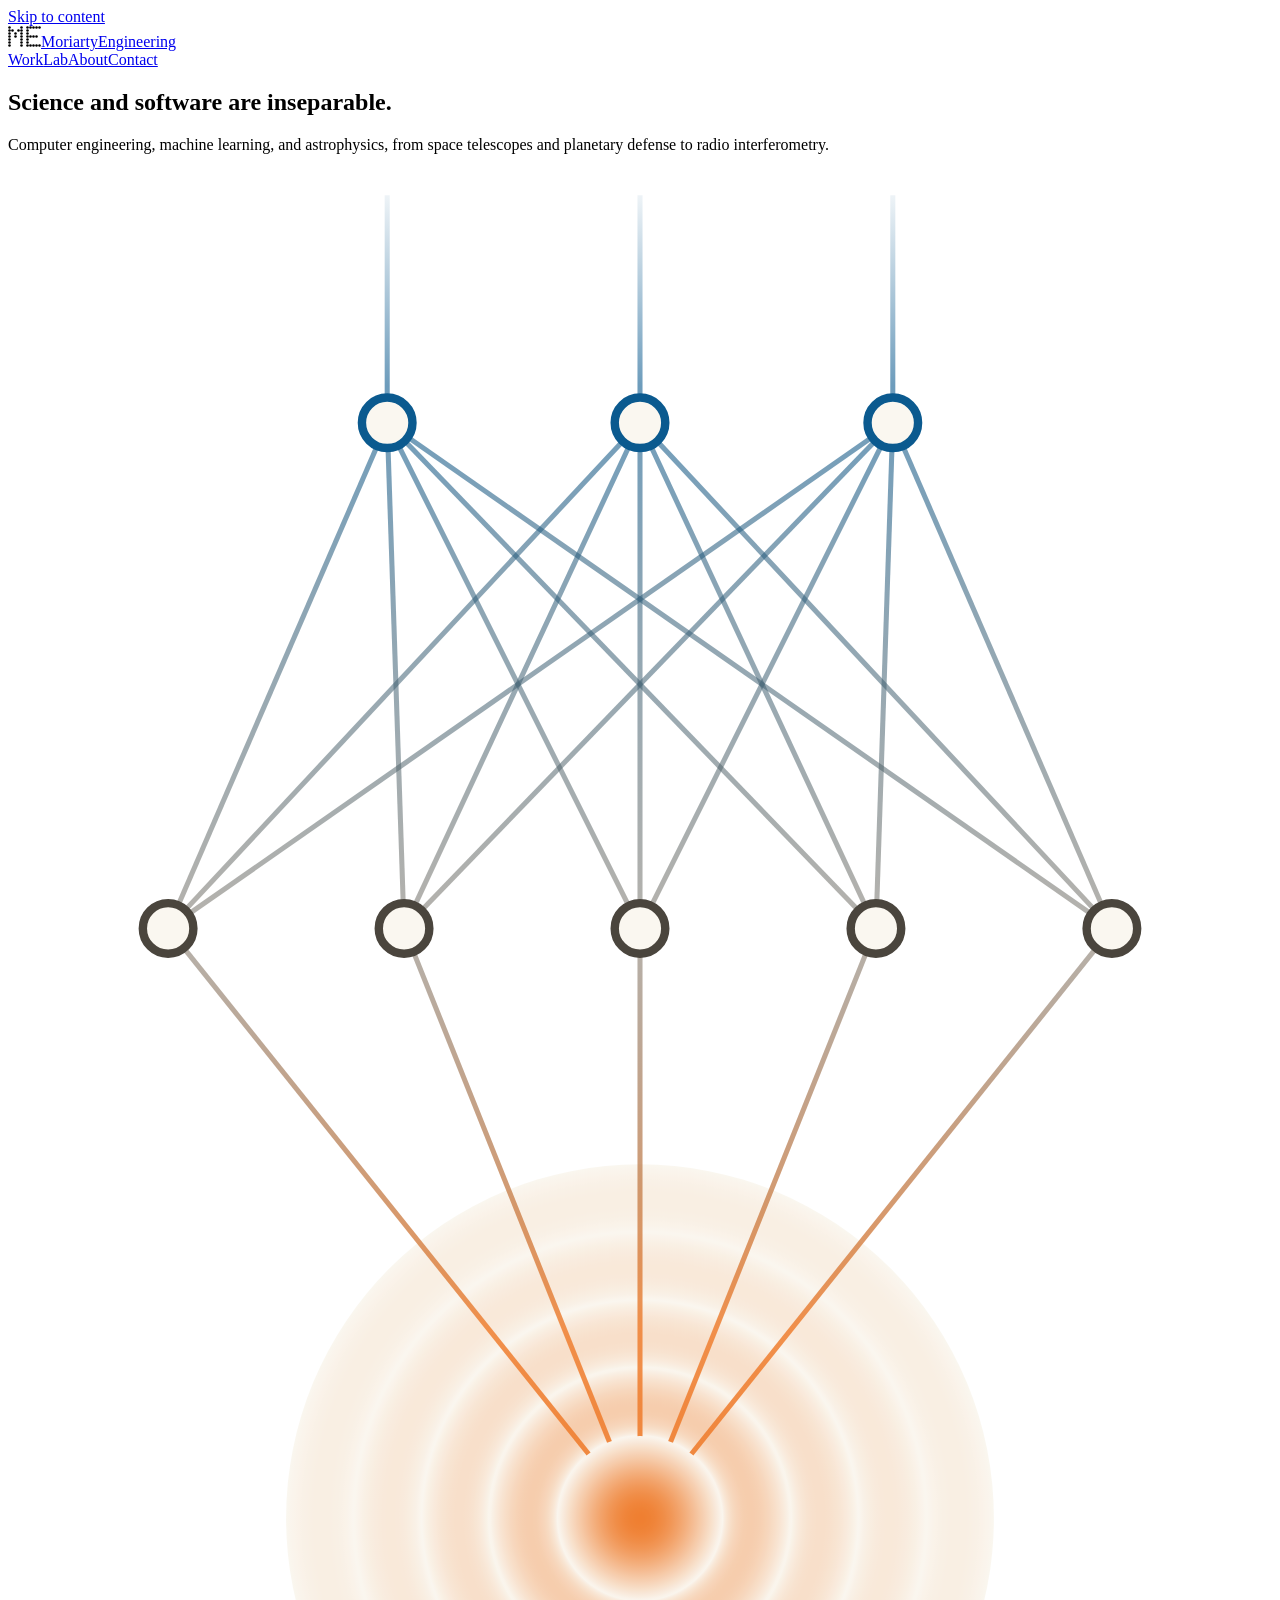
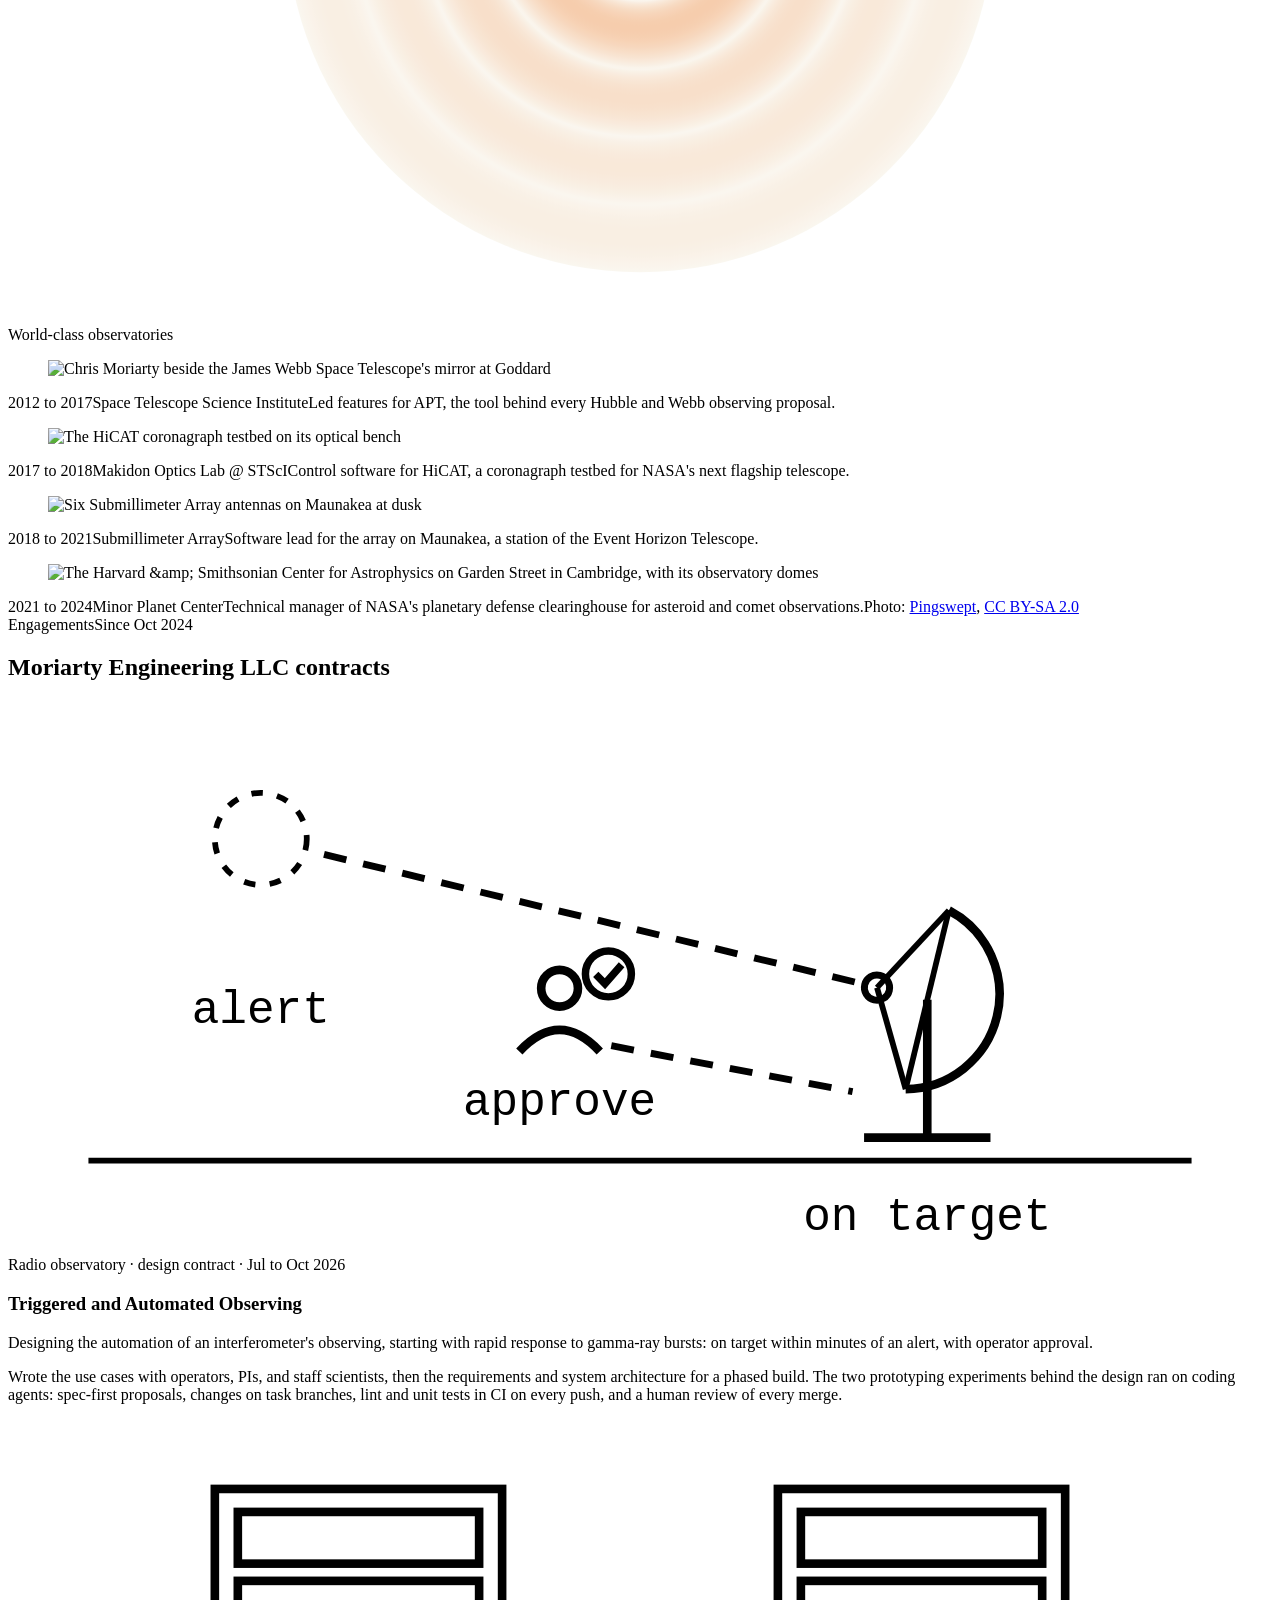
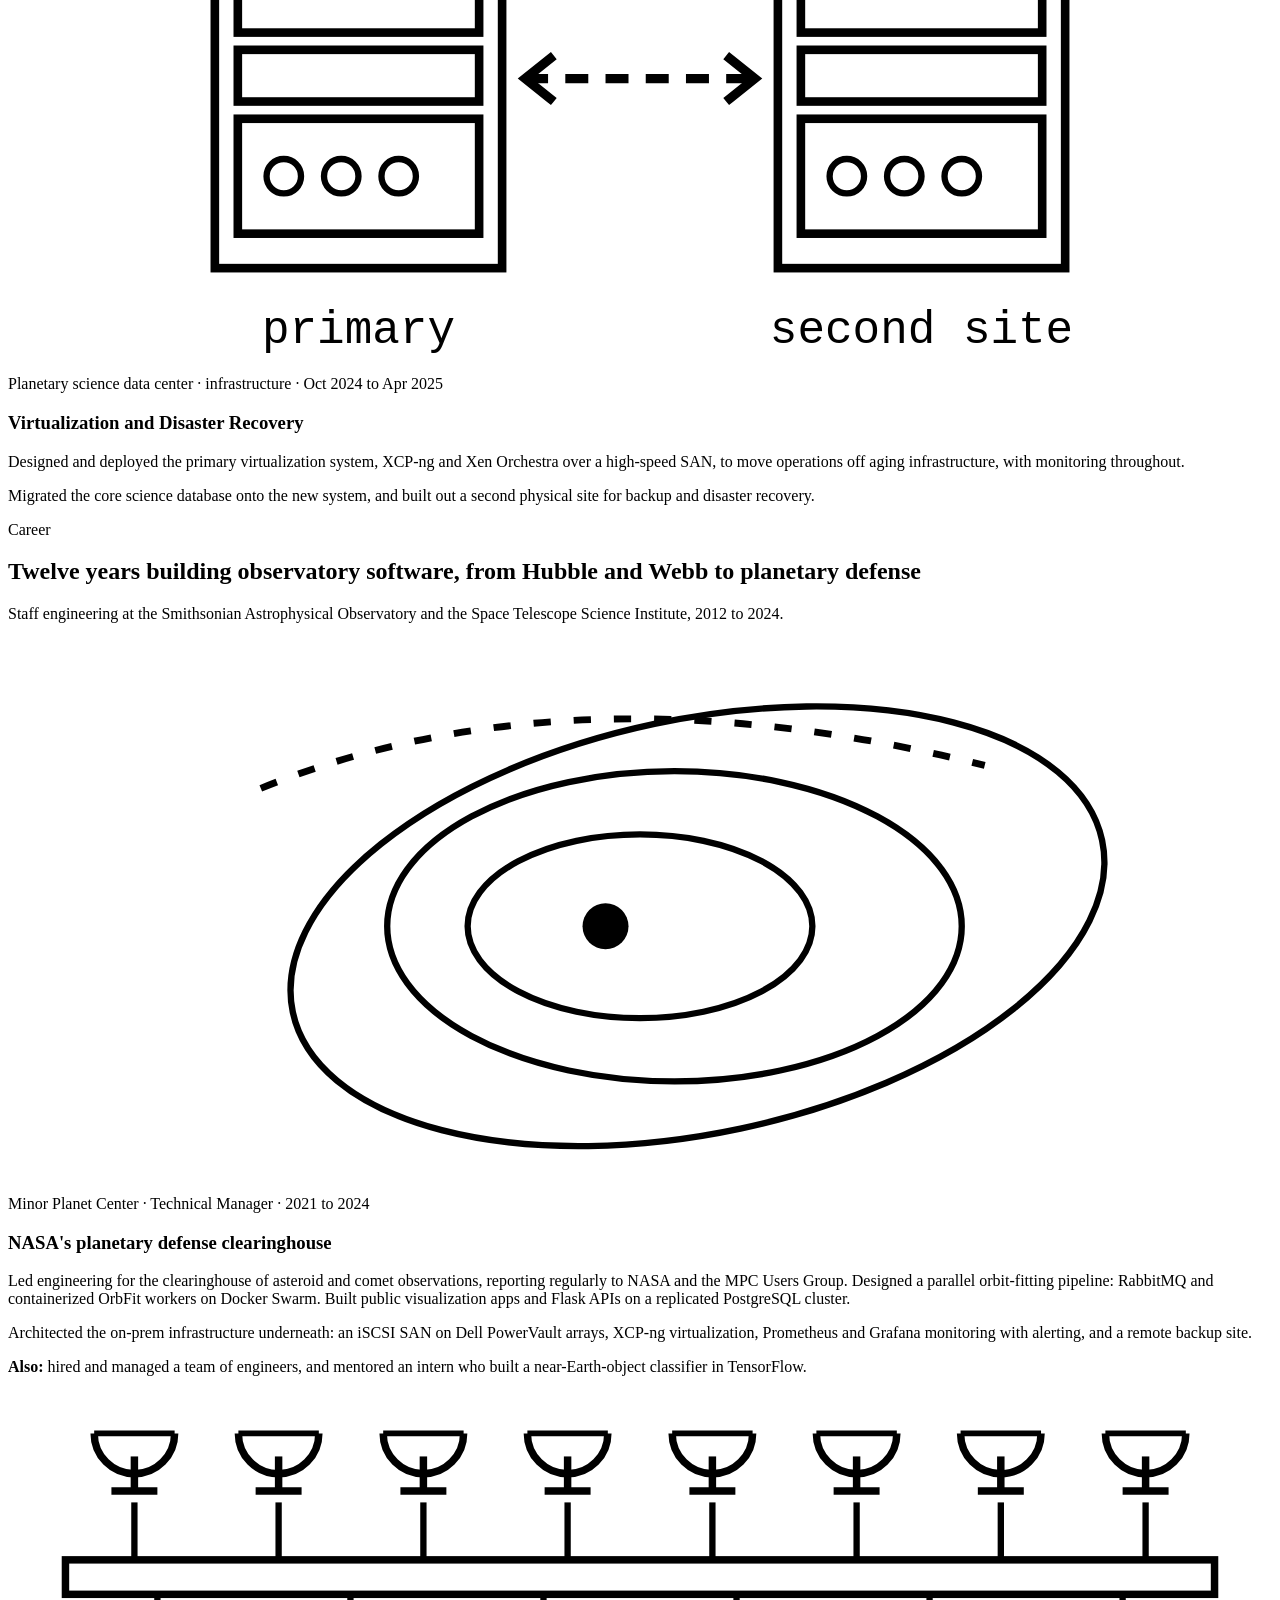
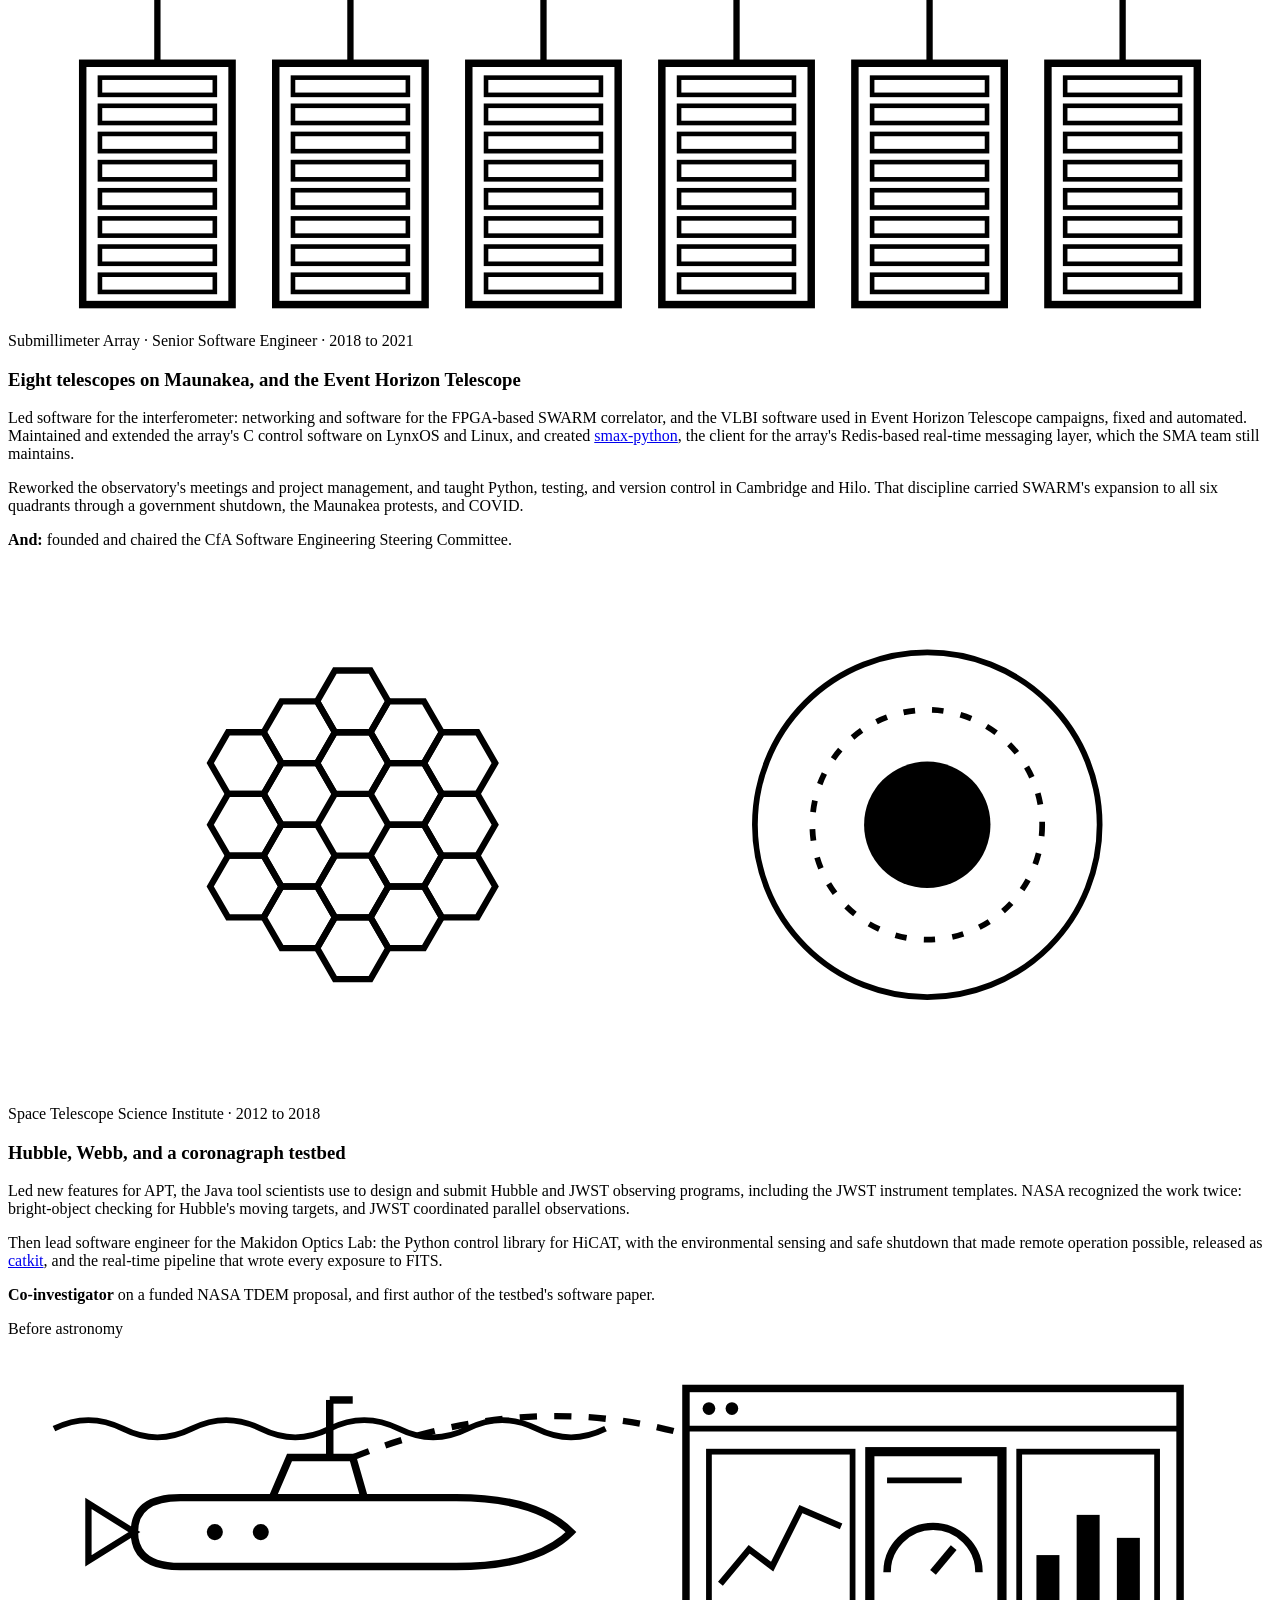
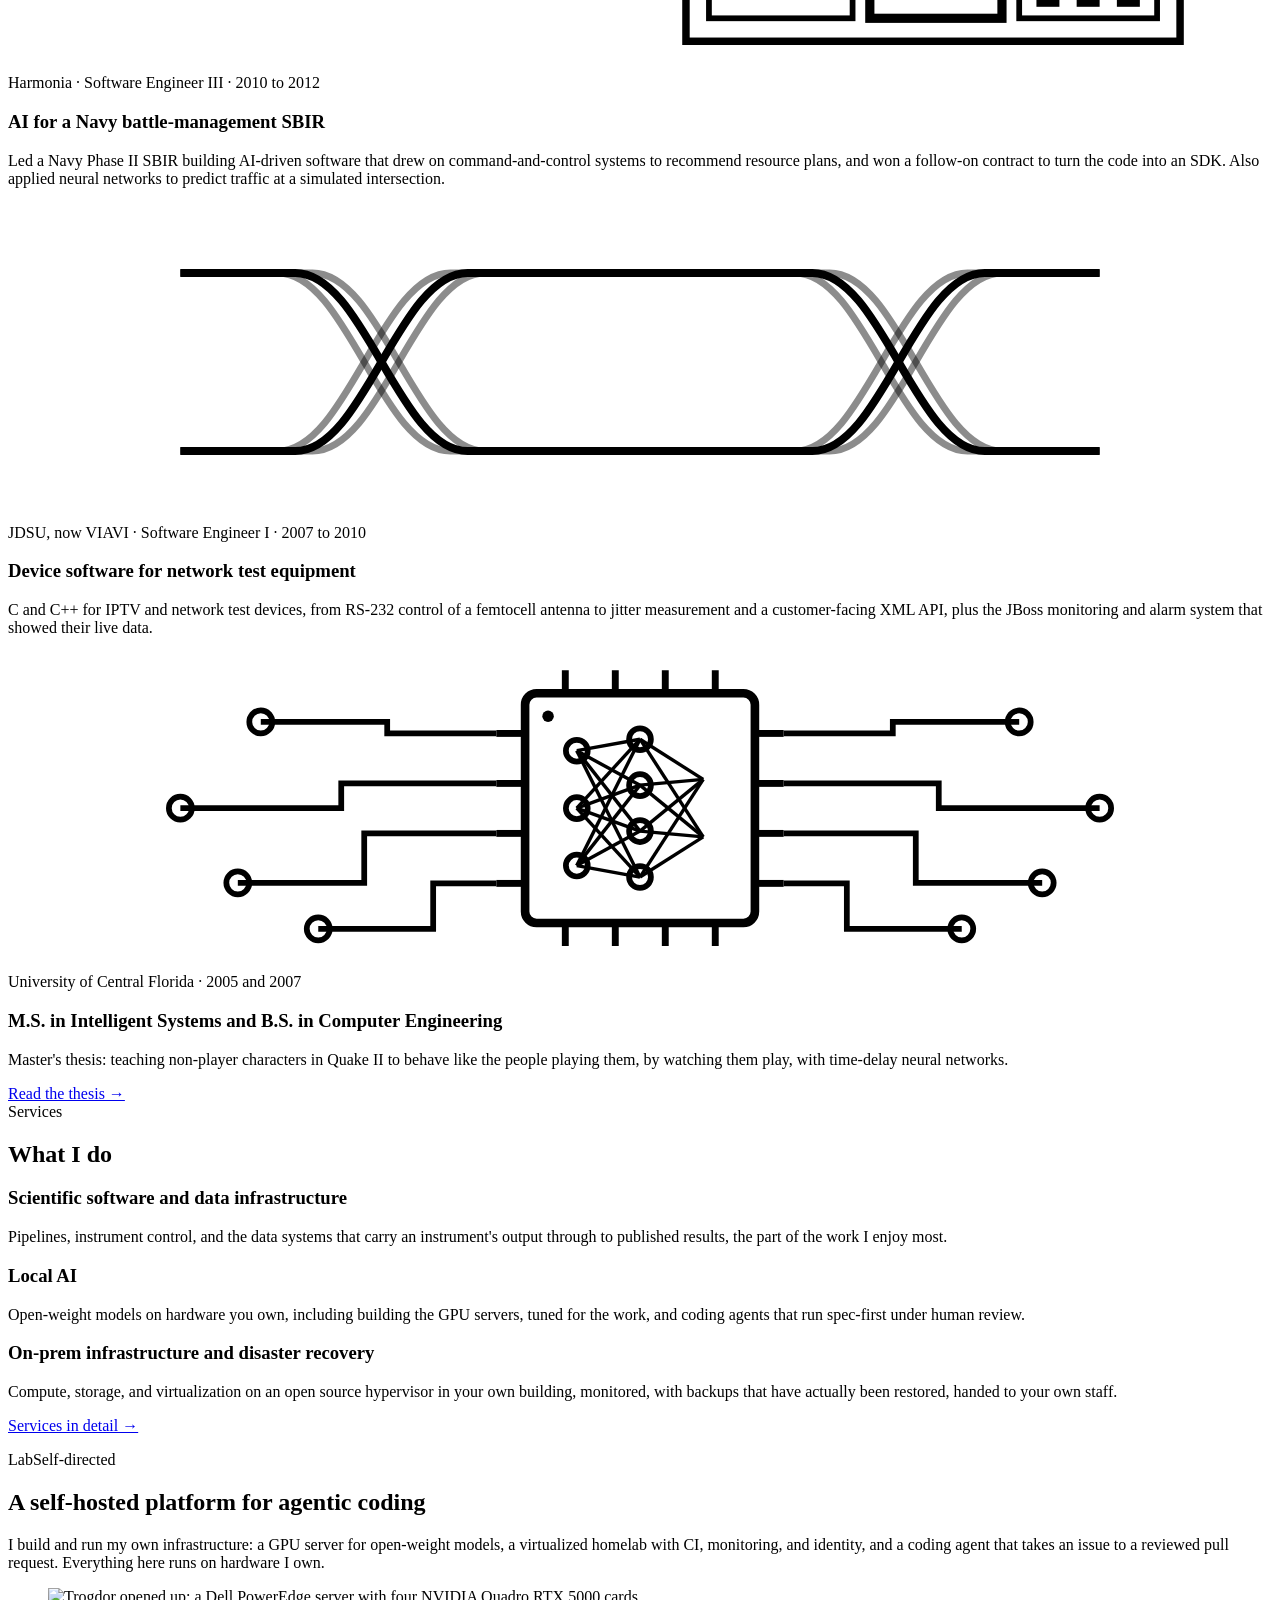
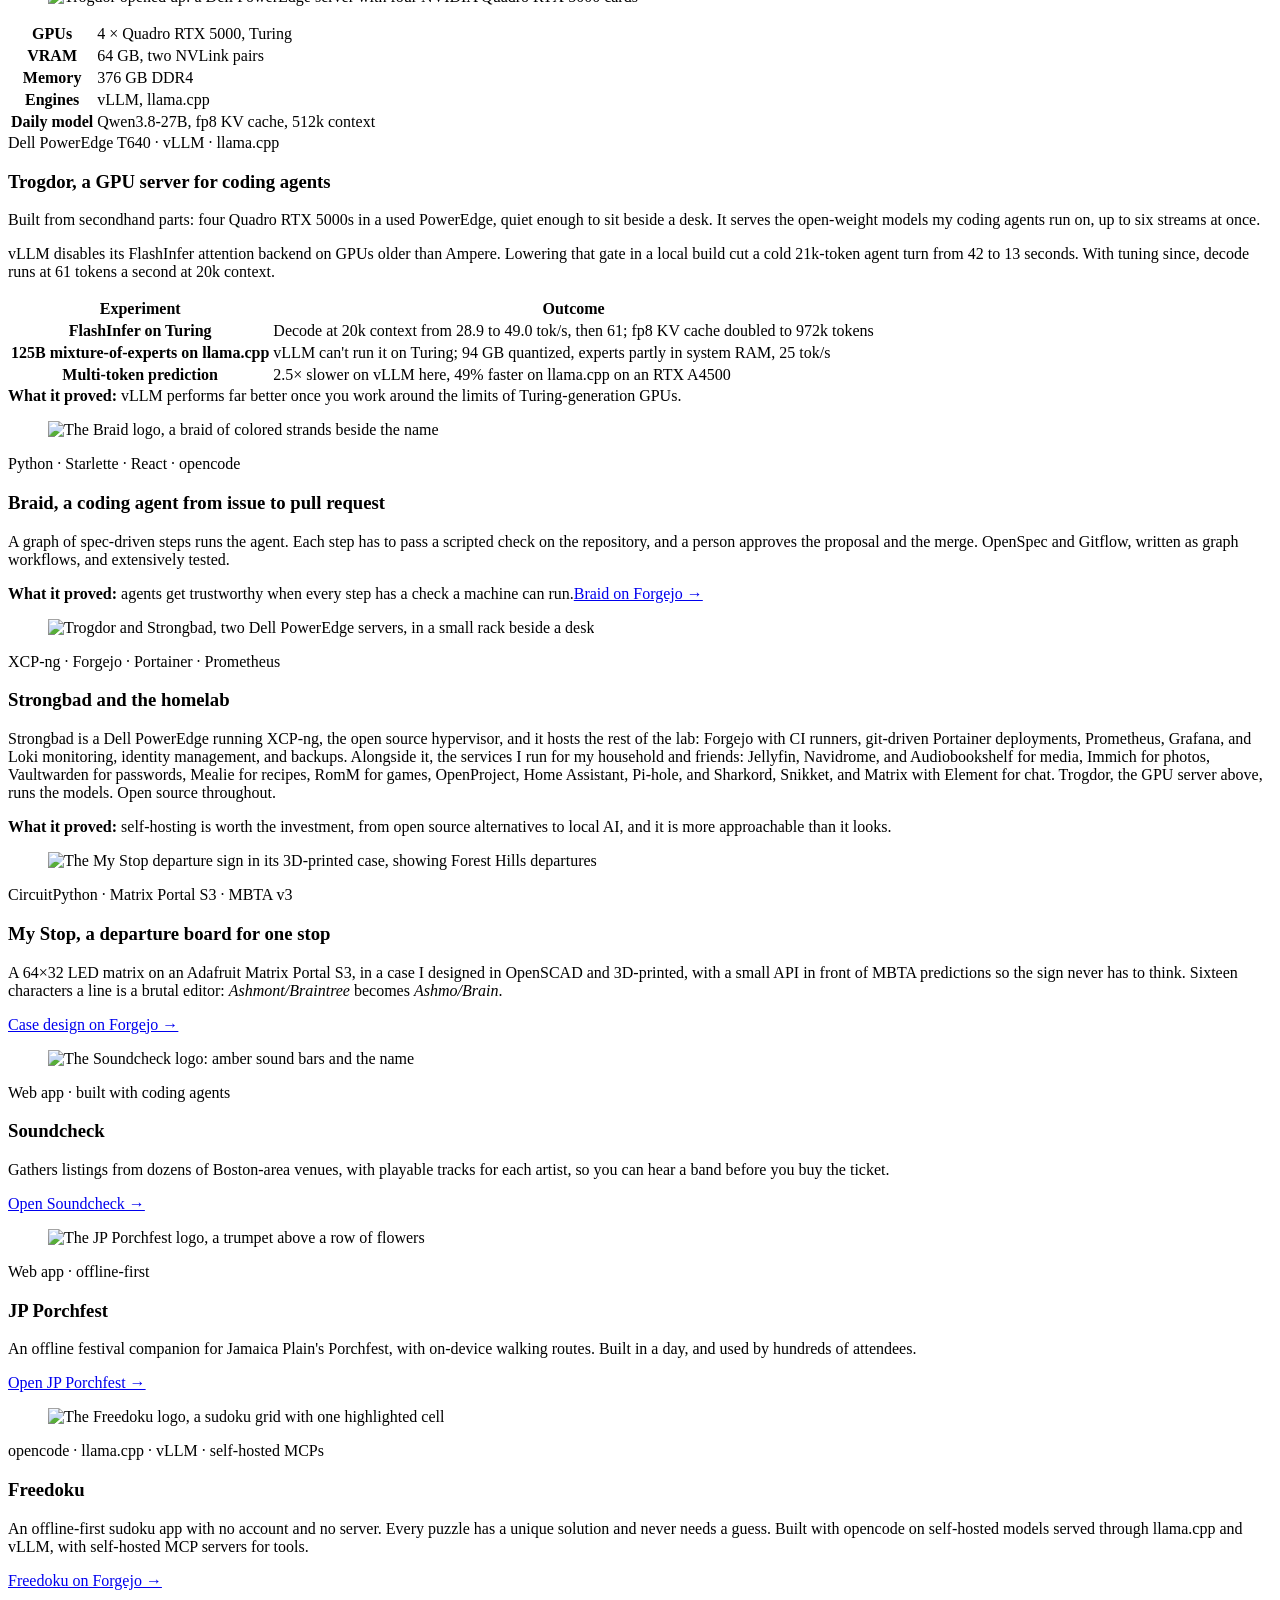
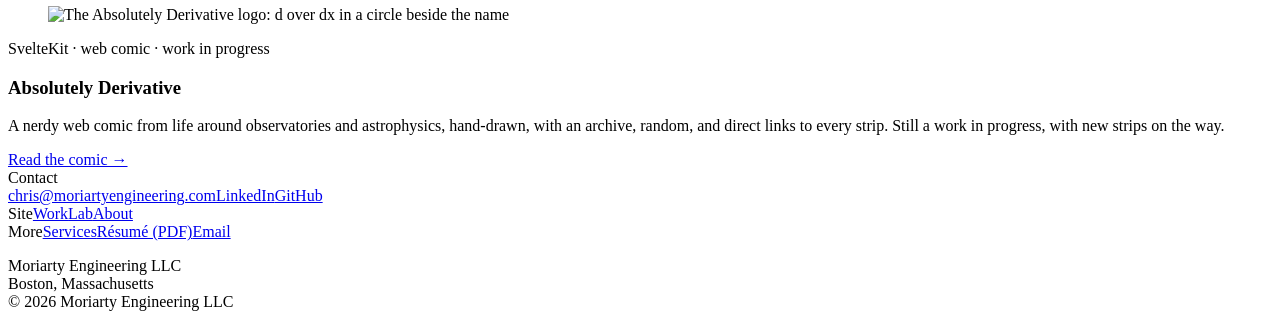
==== commit 8a335a72: "Publish llc-homepage a3bb9cd" ====
--- a/site/index.html
+++ b/site/index.html
@@ -1,2 +1,2 @@
-<!DOCTYPE html><html lang="en"><head><meta charset="utf-8"><meta name="viewport" content="width=device-width, initial-scale=1"><title>Moriarty Engineering · Science and software are inseparable</title><meta name="description" content="Christopher Moriarty's engineering practice in Boston: observatory software, research computing, and AI-assisted engineering, from space telescopes and planetary defense to radio interferometry."><link rel="canonical" href="https://www.moriartyengineering.com/"><link rel="icon" href="/favicon.svg" type="image/svg+xml"><link rel="sitemap" href="/sitemap-index.xml"><meta name="theme-color" content="#FAF7F0"><meta property="og:type" content="website"><meta property="og:site_name" content="Moriarty Engineering"><meta property="og:title" content="Moriarty Engineering · Science and software are inseparable"><meta property="og:description" content="Christopher Moriarty's engineering practice in Boston: observatory software, research computing, and AI-assisted engineering, from space telescopes and planetary defense to radio interferometry."><meta property="og:url" content="https://www.moriartyengineering.com/"><meta property="og:image" content="https://www.moriartyengineering.com/og.jpg"><meta property="og:image:alt" content="Six Submillimeter Array antennas on Maunakea at dusk"><meta name="twitter:card" content="summary_large_image"><link rel="stylesheet" href="/_astro/Base.BaA2stxT.css"></head><body><a class="skip" href="#main">Skip to content</a><div class="shell"><header class="mast"><a class="lockup" href="/" aria-label="Moriarty Engineering, home"><svg class="mono" viewBox="0 0 11 7" width="33" height="21" aria-hidden="true" focusable="false"><circle cx="0.5" cy="0.5" r="0.42"></circle><circle cx="4.5" cy="0.5" r="0.42"></circle><circle cx="0.5" cy="1.5" r="0.42"></circle><circle cx="1.5" cy="1.5" r="0.42"></circle><circle cx="3.5" cy="1.5" r="0.42"></circle><circle cx="4.5" cy="1.5" r="0.42"></circle><circle cx="0.5" cy="2.5" r="0.42"></circle><circle cx="2.5" cy="2.5" r="0.42"></circle><circle cx="4.5" cy="2.5" r="0.42"></circle><circle cx="0.5" cy="3.5" r="0.42"></circle><circle cx="2.5" cy="3.5" r="0.42"></circle><circle cx="4.5" cy="3.5" r="0.42"></circle><circle cx="0.5" cy="4.5" r="0.42"></circle><circle cx="4.5" cy="4.5" r="0.42"></circle><circle cx="0.5" cy="5.5" r="0.42"></circle><circle cx="4.5" cy="5.5" r="0.42"></circle><circle cx="0.5" cy="6.5" r="0.42"></circle><circle cx="4.5" cy="6.5" r="0.42"></circle><circle cx="6.5" cy="0.5" r="0.42"></circle><circle cx="7.5" cy="0.5" r="0.42"></circle><circle cx="8.5" cy="0.5" r="0.42"></circle><circle cx="9.5" cy="0.5" r="0.42"></circle><circle cx="10.5" cy="0.5" r="0.42"></circle><circle cx="6.5" cy="1.5" r="0.42"></circle><circle cx="6.5" cy="2.5" r="0.42"></circle><circle cx="6.5" cy="3.5" r="0.42"></circle><circle cx="7.5" cy="3.5" r="0.42"></circle><circle cx="8.5" cy="3.5" r="0.42"></circle><circle cx="9.5" cy="3.5" r="0.42"></circle><circle cx="6.5" cy="4.5" r="0.42"></circle><circle cx="6.5" cy="5.5" r="0.42"></circle><circle cx="6.5" cy="6.5" r="0.42"></circle><circle cx="7.5" cy="6.5" r="0.42"></circle><circle cx="8.5" cy="6.5" r="0.42"></circle><circle cx="9.5" cy="6.5" r="0.42"></circle><circle cx="10.5" cy="6.5" r="0.42"></circle></svg><span><span class="n1">Moriarty</span><span class="n2">Engineering</span></span></a><nav class="primary" aria-label="Primary"><a href="/#work">Work</a><a href="/#lab">Lab</a><a href="/about/">About</a><a href="/#contact">Contact</a></nav></header><main id="main"><section class="hero"><div class="heroTop"><div class="heroText"><h1 class="thesis">Science and software are inseparable.</h1><p class="standfirst">Computer engineering, machine learning, and astrophysics, from space telescopes and planetary defense to radio interferometry.</p></div><div class="heroMark" aria-hidden="true"><svg xmlns="http://www.w3.org/2000/svg" viewBox="0 0 150 206" class="heroMarkSvg"><defs><radialGradient id="heroAiry" gradientUnits="userSpaceOnUse" cx="75" cy="160" r="42"><stop offset="0.0000" stop-color="#ef7f31"/><stop offset="0.0056" stop-color="#ef7f31"/><stop offset="0.0111" stop-color="#ef7f32"/><stop offset="0.0167" stop-color="#ef8032"/><stop offset="0.0222" stop-color="#ef8134"/><stop offset="0.0278" stop-color="#ef8135"/><stop offset="0.0333" stop-color="#ef8337"/><stop offset="0.0389" stop-color="#ef8439"/><stop offset="0.0444" stop-color="#f0853b"/><stop offset="0.0500" stop-color="#f0873e"/><stop offset="0.0556" stop-color="#f08941"/><stop offset="0.0611" stop-color="#f08b44"/><stop offset="0.0667" stop-color="#f08d47"/><stop offset="0.0722" stop-color="#f08f4b"/><stop offset="0.0778" stop-color="#f1924f"/><stop offset="0.0833" stop-color="#f19453"/><stop offset="0.0889" stop-color="#f19757"/><stop offset="0.0944" stop-color="#f19a5c"/><stop offset="0.1000" stop-color="#f29d61"/><stop offset="0.1056" stop-color="#f2a066"/><stop offset="0.1111" stop-color="#f2a36b"/><stop offset="0.1167" stop-color="#f3a770"/><stop offset="0.1222" stop-color="#f3aa76"/><stop offset="0.1278" stop-color="#f3ae7b"/><stop offset="0.1333" stop-color="#f4b181"/><stop offset="0.1389" stop-color="#f4b587"/><stop offset="0.1444" stop-color="#f4b98d"/><stop offset="0.1500" stop-color="#f5bc93"/><stop offset="0.1556" stop-color="#f5c099"/><stop offset="0.1611" stop-color="#f5c49f"/><stop offset="0.1667" stop-color="#f6c8a5"/><stop offset="0.1722" stop-color="#f6ccab"/><stop offset="0.1778" stop-color="#f6cfb1"/><stop offset="0.1833" stop-color="#f7d3b7"/><stop offset="0.1889" stop-color="#f7d7bd"/><stop offset="0.1944" stop-color="#f7dbc3"/><stop offset="0.2000" stop-color="#f8dfc9"/><stop offset="0.2056" stop-color="#f8e3cf"/><stop offset="0.2111" stop-color="#f8e6d6"/><stop offset="0.2167" stop-color="#f9eadc"/><stop offset="0.2222" stop-color="#f9eee2"/><stop offset="0.2278" stop-color="#faf2e9"/><stop offset="0.2333" stop-color="#faf5ed"/><stop offset="0.2389" stop-color="#f9ede1"/><stop offset="0.2444" stop-color="#f9e8d7"/><stop offset="0.2500" stop-color="#f8e3d0"/><stop offset="0.2556" stop-color="#f8dfc9"/><stop offset="0.2611" stop-color="#f7dbc3"/><stop offset="0.2667" stop-color="#f7d8be"/><stop offset="0.2722" stop-color="#f7d5ba"/><stop offset="0.2778" stop-color="#f7d3b7"/><stop offset="0.2833" stop-color="#f7d1b4"/><stop offset="0.2889" stop-color="#f6d0b1"/><stop offset="0.2944" stop-color="#f6ceaf"/><stop offset="0.3000" stop-color="#f6ceae"/><stop offset="0.3056" stop-color="#f6cdad"/><stop offset="0.3111" stop-color="#f6cdad"/><stop offset="0.3167" stop-color="#f6cdad"/><stop offset="0.3222" stop-color="#f6cdae"/><stop offset="0.3278" stop-color="#f6ceaf"/><stop offset="0.3333" stop-color="#f6cfb0"/><stop offset="0.3389" stop-color="#f6d0b2"/><stop offset="0.3444" stop-color="#f7d1b4"/><stop offset="0.3500" stop-color="#f7d3b6"/><stop offset="0.3556" stop-color="#f7d5b9"/><stop offset="0.3611" stop-color="#f7d6bc"/><stop offset="0.3667" stop-color="#f7d8bf"/><stop offset="0.3722" stop-color="#f7dbc3"/><stop offset="0.3778" stop-color="#f8ddc6"/><stop offset="0.3833" stop-color="#f8dfca"/><stop offset="0.3889" stop-color="#f8e2ce"/><stop offset="0.3944" stop-color="#f8e4d2"/><stop offset="0.4000" stop-color="#f9e7d7"/><stop offset="0.4056" stop-color="#f9eadb"/><stop offset="0.4111" stop-color="#f9ede0"/><stop offset="0.4167" stop-color="#f9f0e5"/><stop offset="0.4222" stop-color="#faf4eb"/><stop offset="0.4278" stop-color="#faf5ed"/><stop offset="0.4333" stop-color="#f9f2e7"/><stop offset="0.4389" stop-color="#f9efe3"/><stop offset="0.4444" stop-color="#f9ecdf"/><stop offset="0.4500" stop-color="#f9eadb"/><stop offset="0.4556" stop-color="#f9e8d8"/><stop offset="0.4611" stop-color="#f8e6d5"/><stop offset="0.4667" stop-color="#f8e5d3"/><stop offset="0.4722" stop-color="#f8e3d0"/><stop offset="0.4778" stop-color="#f8e2cf"/><stop offset="0.4833" stop-color="#f8e1cd"/><stop offset="0.4889" stop-color="#f8e0cc"/><stop offset="0.4944" stop-color="#f8e0cb"/><stop offset="0.5000" stop-color="#f8dfca"/><stop offset="0.5056" stop-color="#f8dfca"/><stop offset="0.5111" stop-color="#f8dfca"/><stop offset="0.5167" stop-color="#f8dfca"/><stop offset="0.5222" stop-color="#f8dfca"/><stop offset="0.5278" stop-color="#f8e0cb"/><stop offset="0.5333" stop-color="#f8e0cc"/><stop offset="0.5389" stop-color="#f8e1cd"/><stop offset="0.5444" stop-color="#f8e2ce"/><stop offset="0.5500" stop-color="#f8e3d0"/><stop offset="0.5556" stop-color="#f8e4d1"/><stop offset="0.5611" stop-color="#f8e5d3"/><stop offset="0.5667" stop-color="#f8e6d5"/><stop offset="0.5722" stop-color="#f9e7d7"/><stop offset="0.5778" stop-color="#f9e9da"/><stop offset="0.5833" stop-color="#f9eadc"/><stop offset="0.5889" stop-color="#f9ecdf"/><stop offset="0.5944" stop-color="#f9eee1"/><stop offset="0.6000" stop-color="#f9f0e4"/><stop offset="0.6056" stop-color="#faf2e7"/><stop offset="0.6111" stop-color="#faf4eb"/><stop offset="0.6167" stop-color="#faf6ef"/><stop offset="0.6222" stop-color="#faf5ed"/><stop offset="0.6278" stop-color="#faf3ea"/><stop offset="0.6333" stop-color="#f9f1e7"/><stop offset="0.6389" stop-color="#f9f0e5"/><stop offset="0.6444" stop-color="#f9efe3"/><stop offset="0.6500" stop-color="#f9eee1"/><stop offset="0.6556" stop-color="#f9ede0"/><stop offset="0.6611" stop-color="#f9ecde"/><stop offset="0.6667" stop-color="#f9ebdd"/><stop offset="0.6722" stop-color="#f9eadc"/><stop offset="0.6778" stop-color="#f9eadb"/><stop offset="0.6833" stop-color="#f9e9da"/><stop offset="0.6889" stop-color="#f9e9da"/><stop offset="0.6944" stop-color="#f9e9d9"/><stop offset="0.7000" stop-color="#f9e9d9"/><stop offset="0.7056" stop-color="#f9e9d9"/><stop offset="0.7111" stop-color="#f9e9d9"/><stop offset="0.7167" stop-color="#f9e9d9"/><stop offset="0.7222" stop-color="#f9e9da"/><stop offset="0.7278" stop-color="#f9e9da"/><stop offset="0.7333" stop-color="#f9eadb"/><stop offset="0.7389" stop-color="#f9eadc"/><stop offset="0.7444" stop-color="#f9ebdd"/><stop offset="0.7500" stop-color="#f9ebde"/><stop offset="0.7556" stop-color="#f9ecdf"/><stop offset="0.7611" stop-color="#f9ede0"/><stop offset="0.7667" stop-color="#f9eee1"/><stop offset="0.7722" stop-color="#f9efe3"/><stop offset="0.7778" stop-color="#f9f0e4"/><stop offset="0.7833" stop-color="#f9f1e6"/><stop offset="0.7889" stop-color="#faf2e8"/><stop offset="0.7944" stop-color="#faf3ea"/><stop offset="0.8000" stop-color="#faf4ec"/><stop offset="0.8056" stop-color="#faf6ee"/><stop offset="0.8111" stop-color="#faf6ef"/><stop offset="0.8167" stop-color="#faf5ed"/><stop offset="0.8222" stop-color="#faf4ec"/><stop offset="0.8278" stop-color="#faf3ea"/><stop offset="0.8333" stop-color="#faf3e9"/><stop offset="0.8389" stop-color="#faf2e8"/><stop offset="0.8444" stop-color="#f9f1e7"/><stop offset="0.8500" stop-color="#f9f1e6"/><stop offset="0.8556" stop-color="#f9f0e5"/><stop offset="0.8611" stop-color="#f9f0e5"/><stop offset="0.8667" stop-color="#f9f0e4"/><stop offset="0.8722" stop-color="#f9efe4"/><stop offset="0.8778" stop-color="#f9efe3"/><stop offset="0.8833" stop-color="#f9efe3"/><stop offset="0.8889" stop-color="#f9efe3"/><stop offset="0.8944" stop-color="#f9efe3"/><stop offset="0.9000" stop-color="#f9efe3"/><stop offset="0.9056" stop-color="#f9efe3"/><stop offset="0.9111" stop-color="#f9efe3"/><stop offset="0.9167" stop-color="#f9efe3"/><stop offset="0.9222" stop-color="#f9efe3"/><stop offset="0.9278" stop-color="#f9efe4"/><stop offset="0.9333" stop-color="#f9f0e4"/><stop offset="0.9389" stop-color="#f9f0e5"/><stop offset="0.9444" stop-color="#f9f0e6"/><stop offset="0.9500" stop-color="#f9f1e6"/><stop offset="0.9556" stop-color="#f9f1e7"/><stop offset="0.9611" stop-color="#faf2e8"/><stop offset="0.9667" stop-color="#faf2e9"/><stop offset="0.9722" stop-color="#faf3ea"/><stop offset="0.9778" stop-color="#faf4eb"/><stop offset="0.9833" stop-color="#faf4ec"/><stop offset="0.9889" stop-color="#faf5ed"/><stop offset="0.9944" stop-color="#faf6ee"/><stop offset="1.0000" stop-color="#faf7f0"/></radialGradient><linearGradient id="heroBeam" gradientUnits="userSpaceOnUse" x1="0" y1="0" x2="0" y2="160"><stop offset="0" stop-color="#0B5A8F" stop-opacity="0"/><stop offset="0.16" stop-color="#0B5A8F" stop-opacity="0.6"/><stop offset="0.56" stop-color="#6B655A" stop-opacity="0.5"/><stop offset="0.86" stop-color="#EF7F31" stop-opacity="0.85"/><stop offset="1" stop-color="#EF7F31" stop-opacity="0.95"/></linearGradient></defs><circle cx="75" cy="160" r="42" fill="url(#heroAiry)"/><g fill="none" stroke="url(#heroBeam)" stroke-width="0.6"><path d="M45 3L45 30"/><path d="M75 3L75 30"/><path d="M105 3L105 30"/><path d="M45 30L19 90"/><path d="M45 30L47 90"/><path d="M45 30L75 90"/><path d="M45 30L103 90"/><path d="M45 30L131 90"/><path d="M75 30L19 90"/><path d="M75 30L47 90"/><path d="M75 30L75 90"/><path d="M75 30L103 90"/><path d="M75 30L131 90"/><path d="M105 30L19 90"/><path d="M105 30L47 90"/><path d="M105 30L75 90"/><path d="M105 30L103 90"/><path d="M105 30L131 90"/><path d="M19 90L75 160"/><path d="M47 90L75 160"/><path d="M75 90L75 160"/><path d="M103 90L75 160"/><path d="M131 90L75 160"/></g><circle cx="75" cy="160" r="9.77" fill="url(#heroAiry)"/><g fill="#FAF7F0" stroke="#0B5A8F" stroke-width="1"><circle cx="45" cy="30" r="3"/><circle cx="75" cy="30" r="3"/><circle cx="105" cy="30" r="3"/></g><g fill="#FAF7F0" stroke="#4A453D" stroke-width="1"><circle cx="19" cy="90" r="3"/><circle cx="47" cy="90" r="3"/><circle cx="75" cy="90" r="3"/><circle cx="103" cy="90" r="3"/><circle cx="131" cy="90" r="3"/></g></svg>
-</div></div><p class="galLabel">World-class observatories</p><div class="gallery"><article class="plate" style="--accent:var(--blue)"><figure data-photo="stsci"><img src="/_astro/stsci.D6Ae-i13_Z1kuuqS.webp" srcset="/_astro/stsci.D6Ae-i13_Z23NSBM.webp 360w, /_astro/stsci.D6Ae-i13_14Uehk.webp 720w, /_astro/stsci.D6Ae-i13_Q5SvV.webp 1080w" alt="Chris Moriarty beside the James Webb Space Telescope's mirror at Goddard" sizes="(max-width: 480px) 100vw, (max-width: 900px) 50vw, 270px" loading="lazy" decoding="async" width="1125" height="2000"></figure><div class="cap"><span class="yr">2012 to 2017</span><span class="who">Space Telescope Science Institute</span><span class="what">Led features for APT, the tool behind every Hubble and Webb observing proposal.</span></div></article><article class="plate" style="--accent:var(--amber)"><figure data-photo="hicat"><img src="/_astro/hicat.DiuxW8uF_Z1ylHv4.webp" srcset="/_astro/hicat.DiuxW8uF_Z22UR6a.webp 360w, /_astro/hicat.DiuxW8uF_ZmYdP9.webp 720w, /_astro/hicat.DiuxW8uF_1wm7OP.webp 1080w" alt="The HiCAT coronagraph testbed on its optical bench" sizes="(max-width: 480px) 100vw, (max-width: 900px) 50vw, 270px" loading="lazy" decoding="async" width="1920" height="1440"></figure><div class="cap"><span class="yr">2017 to 2018</span><span class="who">Makidon Optics Lab @ STScI</span><span class="what">Control software for HiCAT, a coronagraph testbed for NASA's next flagship telescope.</span></div></article><article class="plate" style="--accent:var(--green)"><figure data-photo="sma"><img src="/_astro/sma.DhNMrlvJ_Z1ioPnw.webp" srcset="/_astro/sma.DhNMrlvJ_Z25bLFY.webp 360w, /_astro/sma.DhNMrlvJ_ZoME2y.webp 720w, /_astro/sma.DhNMrlvJ_PcJpP.webp 1080w" alt="Six Submillimeter Array antennas on Maunakea at dusk" sizes="(max-width: 480px) 100vw, (max-width: 900px) 50vw, 270px" loading="lazy" decoding="async" width="1920" height="1440"></figure><div class="cap"><span class="yr">2018 to 2021</span><span class="who">Submillimeter Array</span><span class="what">Software lead for the array on Maunakea, a station of the Event Horizon Telescope.</span></div></article><article class="plate" style="--accent:var(--ink)"><figure data-photo="cfa"><img src="/_astro/cfa.DYHaPgwv_Z1h9a91.webp" srcset="/_astro/cfa.DYHaPgwv_Z2mqVdA.webp 360w, /_astro/cfa.DYHaPgwv_ZAW7IJ.webp 720w, /_astro/cfa.DYHaPgwv_2ktyVo.webp 1080w" alt="The Harvard &amp;amp; Smithsonian Center for Astrophysics on Garden Street in Cambridge, with its observatory domes" sizes="(max-width: 480px) 100vw, (max-width: 900px) 50vw, 270px" loading="lazy" decoding="async" width="2272" height="1704"></figure><div class="cap"><span class="yr">2021 to 2024</span><span class="who">Minor Planet Center</span><span class="what">Technical manager of NASA's planetary defense clearinghouse for asteroid and comet observations.</span><span class="credit">Photo: <a href="https://commons.wikimedia.org/wiki/File:Center_for_Astrophysics_at_Harvard.jpg">Pingswept</a>, <a href="https://creativecommons.org/licenses/by-sa/2.0/">CC BY-SA 2.0</a></span></div></article></div></section><div class="band" id="work"><div class="rail">Engagements<span class="sub">Since Oct 2024</span></div><div class="stack tight"><h2 class="sec">Moriarty Engineering LLC contracts</h2><div class="cards"><article class="card"><div class="labFig"><svg viewBox="0 0 220 96" role="img" aria-label="A gamma-ray burst with two jets, an operator approving the alert, and a radio dish pointed at the burst" fill="none" stroke="currentColor" stroke-width="1.5"><g stroke="var(--blue)" stroke-width="1.3"><g transform="rotate(13.6 44 24)"><polygon points="44,24 41.5,4 46.5,4" fill="var(--blue)" stroke="none"></polygon><polygon points="44,24 41.5,44 46.5,44" fill="var(--blue)" stroke="none"></polygon></g><circle cx="44" cy="24" r="8" stroke-dasharray="2 2.5" stroke-width="1"></circle><circle cx="44" cy="24" r="3.6" fill="var(--blue)" stroke="none"></circle></g><line x1="55" y1="26.7" x2="149" y2="49.3" stroke-dasharray="4 3" stroke-width="1.2"></line><g transform="translate(160 52) rotate(-76.4)"><path d="M-16 0 A16.5 16.5 0 0 0 16 0"></path><line x1="-16" y1="0" x2="16" y2="0" stroke-width="1"></line><line x1="-16" y1="0" x2="0" y2="-9" stroke-width="1"></line><line x1="16" y1="0" x2="0" y2="-9" stroke-width="1"></line><circle cx="0" cy="-9" r="2.2" fill="var(--card)" stroke-width="1.2"></circle></g><line x1="160" y1="52" x2="160" y2="76"></line><line x1="149" y1="76" x2="171" y2="76"></line><circle cx="96" cy="50" r="3.2"></circle><path d="M89 61 Q96 53.5 103 61"></path><circle cx="104.5" cy="47.5" r="4" stroke="var(--blue)" fill="var(--card)" stroke-width="1.3"></circle><path d="M102.3 47.6 L103.9 49.2 L106.8 45.9" stroke="var(--blue)" stroke-width="1.3"></path><path d="M105 60 L147 68" stroke-dasharray="4 3" stroke-width="1.2"></path><line x1="14" y1="80" x2="206" y2="80" stroke-width="1" stroke="var(--hairline)"></line><g fill="currentColor" stroke="none" font-family="ui-monospace, SF Mono, Menlo, monospace" font-size="8" text-anchor="middle"><text x="44" y="56">alert</text><text x="96" y="72">approve</text><text x="160" y="92">on target</text></g></svg></div><div class="txt"><span class="kicker">Radio observatory · design contract · Jul to Oct 2026</span><h3 class="item">Triggered and Automated Observing</h3><div class="cardBody"><p>Designing the automation of an interferometer's observing, starting with rapid response to gamma-ray bursts: on target within minutes of an alert, with operator approval.</p><p>Wrote the use cases with operators, PIs, and staff scientists, then the requirements and system architecture for a phased build. The two prototyping experiments behind the design ran on coding agents: spec-first proposals, changes on task branches, lint and unit tests in CI on every push, and a human review of every merge.</p></div></div></article><article class="card"><div class="labFig"><svg viewBox="0 0 220 96" role="img" aria-label="A primary server rack replicating to a second rack at another site" fill="none" stroke="currentColor" stroke-width="1.5"><rect x="36" y="12" width="50" height="66" fill="var(--card)"></rect><rect x="40" y="16" width="42" height="9"></rect><circle cx="75" cy="20.5" r="1.6" fill="var(--green)" stroke="none"></circle><rect x="40" y="28" width="42" height="9"></rect><circle cx="75" cy="32.5" r="1.6" fill="var(--green)" stroke="none"></circle><rect x="40" y="40" width="42" height="9"></rect><circle cx="75" cy="44.5" r="1.6" fill="var(--green)" stroke="none"></circle><rect x="40" y="52" width="42" height="20"></rect><circle cx="48" cy="62" r="3" stroke-width="1.1"></circle><circle cx="58" cy="62" r="3" stroke-width="1.1"></circle><circle cx="68" cy="62" r="3" stroke-width="1.1"></circle><rect x="134" y="12" width="50" height="66" fill="var(--card)"></rect><rect x="138" y="16" width="42" height="9"></rect><circle cx="173" cy="20.5" r="1.6" fill="var(--green)" stroke="none"></circle><rect x="138" y="28" width="42" height="9"></rect><circle cx="173" cy="32.5" r="1.6" fill="var(--green)" stroke="none"></circle><rect x="138" y="40" width="42" height="9"></rect><circle cx="173" cy="44.5" r="1.6" fill="var(--green)" stroke="none"></circle><rect x="138" y="52" width="42" height="20"></rect><circle cx="146" cy="62" r="3" stroke-width="1.1"></circle><circle cx="156" cy="62" r="3" stroke-width="1.1"></circle><circle cx="166" cy="62" r="3" stroke-width="1.1"></circle><path d="M90 45 L130 45" stroke="var(--amber)" stroke-width="1.6" stroke-dasharray="4 3"></path><path d="M95 41 L90 45 L95 49 M125 41 L130 45 L125 49" stroke="var(--amber)" stroke-width="1.6"></path><g fill="currentColor" stroke="none" font-family="ui-monospace, SF Mono, Menlo, monospace" font-size="8" text-anchor="middle"><text x="61" y="91">primary</text><text x="159" y="91">second site</text></g></svg></div><div class="txt"><span class="kicker">Planetary science data center · infrastructure · Oct 2024 to Apr 2025</span><h3 class="item">Virtualization and Disaster Recovery</h3><div class="cardBody"><p>Designed and deployed the primary virtualization system, XCP-ng and Xen Orchestra over a high-speed SAN, to move operations off aging infrastructure, with monitoring throughout.</p><p>Migrated the core science database onto the new system, and built out a second physical site for backup and disaster recovery.</p></div></div></article></div></div></div><div class="band"><div class="rail">Career</div><div class="stack tight"><h2 class="sec">Twelve years building observatory software, from Hubble and Webb to planetary defense</h2><p class="lede">Staff engineering at the Smithsonian Astrophysical Observatory and the Space Telescope Science Institute, 2012 to 2024.</p><div class="cards"><article class="card"><div class="labFig"><svg viewBox="0 0 220 96" role="img" aria-label="Orbital ellipses around the Sun, with a run of observations plotted along an asteroid track" fill="none" stroke="currentColor" stroke-width="1.4"><circle cx="104" cy="50" r="4" fill="currentColor" stroke="none"></circle><ellipse cx="110" cy="50" rx="30" ry="16" stroke-width="1.1"></ellipse><ellipse cx="116" cy="50" rx="50" ry="27" stroke-width="1.1"></ellipse><ellipse cx="120" cy="50" rx="72" ry="36" stroke-width="1.1" transform="rotate(-12 120 50)"></ellipse><path d="M44 26 Q 98 4 170 22" stroke="var(--blue)" stroke-dasharray="3 4" stroke-width="1.2"></path><g fill="var(--blue)" stroke="none"><circle cx="52" cy="23" r="2.3"></circle><circle cx="76" cy="15" r="2.3"></circle><circle cx="102" cy="12" r="2.3"></circle><circle cx="128" cy="13" r="2.3"></circle><circle cx="152" cy="17" r="2.3"></circle><circle cx="168" cy="21" r="2.3"></circle></g></svg></div><div class="txt"><span class="kicker">Minor Planet Center · Technical Manager · 2021 to 2024</span><h3 class="item">NASA's planetary defense clearinghouse</h3><div class="cardBody"><p>Led engineering for the clearinghouse of asteroid and comet observations, reporting regularly to NASA and the MPC Users Group. Designed a parallel orbit-fitting pipeline: RabbitMQ and containerized OrbFit workers on Docker Swarm. Built public visualization apps and Flask APIs on a replicated PostgreSQL cluster.</p><p>Architected the on-prem infrastructure underneath: an iSCSI SAN on Dell PowerVault arrays, XCP-ng virtualization, Prometheus and Grafana monitoring with alerting, and a remote backup site.</p><span class="proved"><b>Also:</b> hired and managed a team of engineers, and mentored an intern who built a near-Earth-object classifier in TensorFlow.</span></div></div></article><article class="card"><div class="labFig"><svg viewBox="0 0 220 96" role="img" aria-label="Eight radio dishes feeding a block down converter that fans out to six racks of FPGA boards, one per correlator quadrant" fill="none" stroke="currentColor" stroke-width="1.3"><path d="M15.0 10 A7 7 0 0 0 29.0 10"></path><line x1="15.0" y1="10" x2="29.0" y2="10" stroke-width="1"></line><line x1="22.0" y1="14" x2="22.0" y2="20"></line><line x1="18.0" y1="20" x2="26.0" y2="20"></line><path d="M40.1 10 A7 7 0 0 0 54.1 10"></path><line x1="40.1" y1="10" x2="54.1" y2="10" stroke-width="1"></line><line x1="47.1" y1="14" x2="47.1" y2="20"></line><line x1="43.1" y1="20" x2="51.1" y2="20"></line><path d="M65.3 10 A7 7 0 0 0 79.3 10"></path><line x1="65.3" y1="10" x2="79.3" y2="10" stroke-width="1"></line><line x1="72.3" y1="14" x2="72.3" y2="20"></line><line x1="68.3" y1="20" x2="76.3" y2="20"></line><path d="M90.4 10 A7 7 0 0 0 104.4 10"></path><line x1="90.4" y1="10" x2="104.4" y2="10" stroke-width="1"></line><line x1="97.4" y1="14" x2="97.4" y2="20"></line><line x1="93.4" y1="20" x2="101.4" y2="20"></line><path d="M115.6 10 A7 7 0 0 0 129.6 10"></path><line x1="115.6" y1="10" x2="129.6" y2="10" stroke-width="1"></line><line x1="122.6" y1="14" x2="122.6" y2="20"></line><line x1="118.6" y1="20" x2="126.6" y2="20"></line><path d="M140.7 10 A7 7 0 0 0 154.7 10"></path><line x1="140.7" y1="10" x2="154.7" y2="10" stroke-width="1"></line><line x1="147.7" y1="14" x2="147.7" y2="20"></line><line x1="143.7" y1="20" x2="151.7" y2="20"></line><path d="M165.8 10 A7 7 0 0 0 179.8 10"></path><line x1="165.8" y1="10" x2="179.8" y2="10" stroke-width="1"></line><line x1="172.8" y1="14" x2="172.8" y2="20"></line><line x1="168.8" y1="20" x2="176.8" y2="20"></line><path d="M191.0 10 A7 7 0 0 0 205.0 10"></path><line x1="191.0" y1="10" x2="205.0" y2="10" stroke-width="1"></line><line x1="198.0" y1="14" x2="198.0" y2="20"></line><line x1="194.0" y1="20" x2="202.0" y2="20"></line><g stroke="var(--green)" stroke-width="1.1"><line x1="22.0" y1="22" x2="22.0" y2="32"></line><line x1="47.1" y1="22" x2="47.1" y2="32"></line><line x1="72.3" y1="22" x2="72.3" y2="32"></line><line x1="97.4" y1="22" x2="97.4" y2="32"></line><line x1="122.6" y1="22" x2="122.6" y2="32"></line><line x1="147.7" y1="22" x2="147.7" y2="32"></line><line x1="172.8" y1="22" x2="172.8" y2="32"></line><line x1="198.0" y1="22" x2="198.0" y2="32"></line></g><rect x="10" y="32" width="200" height="6" fill="var(--card)"></rect><g stroke="var(--green)" stroke-width="1.1"><line x1="26.0" y1="38" x2="26.0" y2="50"></line><line x1="59.6" y1="38" x2="59.6" y2="50"></line><line x1="93.2" y1="38" x2="93.2" y2="50"></line><line x1="126.8" y1="38" x2="126.8" y2="50"></line><line x1="160.4" y1="38" x2="160.4" y2="50"></line><line x1="194.0" y1="38" x2="194.0" y2="50"></line></g><rect x="13.0" y="50" width="26" height="42" fill="var(--card)"></rect><rect x="16.0" y="52.5" width="20" height="3" stroke-width=".8"></rect><rect x="16.0" y="57.4" width="20" height="3" stroke-width=".8"></rect><rect x="16.0" y="62.3" width="20" height="3" stroke-width=".8"></rect><rect x="16.0" y="67.2" width="20" height="3" stroke-width=".8"></rect><rect x="16.0" y="72.1" width="20" height="3" stroke-width=".8"></rect><rect x="16.0" y="77.0" width="20" height="3" stroke-width=".8"></rect><rect x="16.0" y="81.9" width="20" height="3" stroke-width=".8"></rect><rect x="16.0" y="86.8" width="20" height="3" stroke-width=".8"></rect><rect x="46.6" y="50" width="26" height="42" fill="var(--card)"></rect><rect x="49.6" y="52.5" width="20" height="3" stroke-width=".8"></rect><rect x="49.6" y="57.4" width="20" height="3" stroke-width=".8"></rect><rect x="49.6" y="62.3" width="20" height="3" stroke-width=".8"></rect><rect x="49.6" y="67.2" width="20" height="3" stroke-width=".8"></rect><rect x="49.6" y="72.1" width="20" height="3" stroke-width=".8"></rect><rect x="49.6" y="77.0" width="20" height="3" stroke-width=".8"></rect><rect x="49.6" y="81.9" width="20" height="3" stroke-width=".8"></rect><rect x="49.6" y="86.8" width="20" height="3" stroke-width=".8"></rect><rect x="80.2" y="50" width="26" height="42" fill="var(--card)"></rect><rect x="83.2" y="52.5" width="20" height="3" stroke-width=".8"></rect><rect x="83.2" y="57.4" width="20" height="3" stroke-width=".8"></rect><rect x="83.2" y="62.3" width="20" height="3" stroke-width=".8"></rect><rect x="83.2" y="67.2" width="20" height="3" stroke-width=".8"></rect><rect x="83.2" y="72.1" width="20" height="3" stroke-width=".8"></rect><rect x="83.2" y="77.0" width="20" height="3" stroke-width=".8"></rect><rect x="83.2" y="81.9" width="20" height="3" stroke-width=".8"></rect><rect x="83.2" y="86.8" width="20" height="3" stroke-width=".8"></rect><rect x="113.8" y="50" width="26" height="42" fill="var(--card)"></rect><rect x="116.8" y="52.5" width="20" height="3" stroke-width=".8"></rect><rect x="116.8" y="57.4" width="20" height="3" stroke-width=".8"></rect><rect x="116.8" y="62.3" width="20" height="3" stroke-width=".8"></rect><rect x="116.8" y="67.2" width="20" height="3" stroke-width=".8"></rect><rect x="116.8" y="72.1" width="20" height="3" stroke-width=".8"></rect><rect x="116.8" y="77.0" width="20" height="3" stroke-width=".8"></rect><rect x="116.8" y="81.9" width="20" height="3" stroke-width=".8"></rect><rect x="116.8" y="86.8" width="20" height="3" stroke-width=".8"></rect><rect x="147.4" y="50" width="26" height="42" fill="var(--card)"></rect><rect x="150.4" y="52.5" width="20" height="3" stroke-width=".8"></rect><rect x="150.4" y="57.4" width="20" height="3" stroke-width=".8"></rect><rect x="150.4" y="62.3" width="20" height="3" stroke-width=".8"></rect><rect x="150.4" y="67.2" width="20" height="3" stroke-width=".8"></rect><rect x="150.4" y="72.1" width="20" height="3" stroke-width=".8"></rect><rect x="150.4" y="77.0" width="20" height="3" stroke-width=".8"></rect><rect x="150.4" y="81.9" width="20" height="3" stroke-width=".8"></rect><rect x="150.4" y="86.8" width="20" height="3" stroke-width=".8"></rect><rect x="181.0" y="50" width="26" height="42" fill="var(--card)"></rect><rect x="184.0" y="52.5" width="20" height="3" stroke-width=".8"></rect><rect x="184.0" y="57.4" width="20" height="3" stroke-width=".8"></rect><rect x="184.0" y="62.3" width="20" height="3" stroke-width=".8"></rect><rect x="184.0" y="67.2" width="20" height="3" stroke-width=".8"></rect><rect x="184.0" y="72.1" width="20" height="3" stroke-width=".8"></rect><rect x="184.0" y="77.0" width="20" height="3" stroke-width=".8"></rect><rect x="184.0" y="81.9" width="20" height="3" stroke-width=".8"></rect><rect x="184.0" y="86.8" width="20" height="3" stroke-width=".8"></rect></svg></div><div class="txt"><span class="kicker">Submillimeter Array · Senior Software Engineer · 2018 to 2021</span><h3 class="item">Eight telescopes on Maunakea, and the Event Horizon Telescope</h3><div class="cardBody"><p>Led software for the interferometer: networking and software for the FPGA-based SWARM correlator, and the VLBI software used in Event Horizon Telescope campaigns, fixed and automated. Maintained and extended the array's C control software on LynxOS and Linux, and created <a href="https://github.com/Smithsonian/smax-python">smax-python</a>, the client for the array's Redis-based real-time messaging layer, which the SMA team still maintains.</p><p>Reworked the observatory's meetings and project management, and taught Python, testing, and version control in Cambridge and Hilo. That discipline carried SWARM's expansion to all six quadrants through a government shutdown, the Maunakea protests, and COVID.</p><span class="proved"><b>And:</b> founded and chaired the CfA Software Engineering Steering Committee.</span></div></div></article><article class="card"><div class="labFig"><svg viewBox="0 0 220 96" role="img" aria-label="A segmented hexagonal telescope mirror beside a coronagraph mask hiding a star so a faint planet shows" fill="none" stroke="currentColor" stroke-width="1.4"><g stroke-width="1.1"><polygon points="47.60,37.26 44.50,42.63 38.30,42.63 35.20,37.26 38.30,31.89 44.50,31.89"></polygon><polygon points="47.60,48.00 44.50,53.37 38.30,53.37 35.20,48.00 38.30,42.63 44.50,42.63"></polygon><polygon points="47.60,58.74 44.50,64.11 38.30,64.11 35.20,58.74 38.30,53.37 44.50,53.37"></polygon><polygon points="56.90,31.89 53.80,37.26 47.60,37.26 44.50,31.89 47.60,26.52 53.80,26.52"></polygon><polygon points="56.90,42.63 53.80,48.00 47.60,48.00 44.50,42.63 47.60,37.26 53.80,37.26"></polygon><polygon points="56.90,53.37 53.80,58.74 47.60,58.74 44.50,53.37 47.60,48.00 53.80,48.00"></polygon><polygon points="56.90,64.11 53.80,69.48 47.60,69.48 44.50,64.11 47.60,58.74 53.80,58.74"></polygon><polygon points="66.20,26.52 63.10,31.89 56.90,31.89 53.80,26.52 56.90,21.15 63.10,21.15"></polygon><polygon points="66.20,37.26 63.10,42.63 56.90,42.63 53.80,37.26 56.90,31.89 63.10,31.89"></polygon><polygon points="66.20,58.74 63.10,64.11 56.90,64.11 53.80,58.74 56.90,53.37 63.10,53.37"></polygon><polygon points="66.20,69.48 63.10,74.85 56.90,74.85 53.80,69.48 56.90,64.11 63.10,64.11"></polygon><polygon points="75.50,31.89 72.40,37.26 66.20,37.26 63.10,31.89 66.20,26.52 72.40,26.52"></polygon><polygon points="75.50,42.63 72.40,48.00 66.20,48.00 63.10,42.63 66.20,37.26 72.40,37.26"></polygon><polygon points="75.50,53.37 72.40,58.74 66.20,58.74 63.10,53.37 66.20,48.00 72.40,48.00"></polygon><polygon points="75.50,64.11 72.40,69.48 66.20,69.48 63.10,64.11 66.20,58.74 72.40,58.74"></polygon><polygon points="84.80,37.26 81.70,42.63 75.50,42.63 72.40,37.26 75.50,31.89 81.70,31.89"></polygon><polygon points="84.80,48.00 81.70,53.37 75.50,53.37 72.40,48.00 75.50,42.63 81.70,42.63"></polygon><polygon points="84.80,58.74 81.70,64.11 75.50,64.11 72.40,58.74 75.50,53.37 81.70,53.37"></polygon></g><circle cx="160" cy="48" r="30" stroke="var(--hairline)" stroke-width="1"></circle><circle cx="160" cy="48" r="20" stroke="var(--hairline)" stroke-width="1" stroke-dasharray="2 3"></circle><circle cx="160" cy="48" r="11" fill="currentColor" stroke="none"></circle><circle cx="183" cy="33" r="2.6" fill="var(--blue)" stroke="none"></circle></svg></div><div class="txt"><span class="kicker">Space Telescope Science Institute · 2012 to 2018</span><h3 class="item">Hubble, Webb, and a coronagraph testbed</h3><div class="cardBody"><p>Led new features for APT, the Java tool scientists use to design and submit Hubble and JWST observing programs, including the JWST instrument templates. NASA recognized the work twice: bright-object checking for Hubble's moving targets, and JWST coordinated parallel observations.</p><p>Then lead software engineer for the Makidon Optics Lab: the Python control library for HiCAT, with the environmental sensing and safe shutdown that made remote operation possible, released as <a href="https://github.com/spacetelescope/catkit">catkit</a>, and the real-time pipeline that wrote every exposure to FITS.</p><span class="proved"><b>Co-investigator</b> on a funded NASA TDEM proposal, and first author of the testbed's software paper.</span></div></div></article></div><p class="galLabel">Before astronomy</p><div class="cards mini"><article class="card"><div class="labFig"><svg viewBox="0 0 220 55" role="img" aria-label="A submarine below the waterline, linked to a mission dashboard of widget tiles, one highlighted as a recommendation" fill="none" stroke="currentColor" stroke-width="1.3"><path d="M8 13 Q 14 10 20 13 Q 26 16 32 13 Q 38 10 44 13 Q 50 16 56 13 Q 62 10 68 13 Q 74 16 80 13 Q 86 10 92 13 Q 98 16 104 13" stroke="var(--border)" stroke-width="1"></path><path d="M22 31 Q22 25 30 25 L78 25 Q92 25 98 31 Q92 37 78 37 L30 37 Q22 37 22 31 Z" fill="var(--card)"></path><path d="M46 25 L49 18 L60 18 L62 25" fill="var(--card)"></path><line x1="56" y1="18" x2="56" y2="8"></line><line x1="56" y1="8" x2="60" y2="8"></line><path d="M22 31 L14 26 L14 36 Z" fill="var(--card)" stroke-width="1.1"></path><circle cx="36" cy="31" r="1.4" fill="currentColor" stroke="none"></circle><circle cx="44" cy="31" r="1.4" fill="currentColor" stroke="none"></circle><path d="M60 18 Q 90 6 118 14" stroke="var(--blue)" stroke-width="1.1" stroke-dasharray="3 3"></path><rect x="118" y="6" width="86" height="44" fill="var(--card)"></rect><line x1="118" y1="13" x2="204" y2="13" stroke-width="1"></line><circle cx="122" cy="9.5" r="1.1" fill="currentColor" stroke="none"></circle><circle cx="126" cy="9.5" r="1.1" fill="currentColor" stroke="none"></circle><rect x="122" y="17" width="25" height="29" stroke-width="1"></rect><polyline points="124,40 129,34 133,37 138,27 145,30" stroke-width="1.1"></polyline><rect x="150" y="17" width="23" height="29" stroke="var(--blue)" stroke-width="1.6"></rect><path d="M153 38 A8 8 0 0 1 169 38" stroke="var(--blue)" stroke-width="1.3"></path><line x1="161" y1="38" x2="164.6" y2="33.7" stroke="var(--blue)" stroke-width="1.3"></line><line x1="153" y1="22" x2="166" y2="22" stroke="var(--blue)" stroke-width="1"></line><rect x="176" y="17" width="24" height="29" stroke-width="1"></rect><rect x="179" y="35" width="4" height="9" fill="currentColor" stroke="none"></rect><rect x="186" y="28" width="4" height="16" fill="currentColor" stroke="none"></rect><rect x="193" y="32" width="4" height="12" fill="currentColor" stroke="none"></rect></svg></div><div class="txt"><span class="kicker">Harmonia · Software Engineer III · 2010 to 2012</span><h3 class="item">AI for a Navy battle-management SBIR</h3><div class="cardBody"><p>Led a Navy Phase II SBIR building AI-driven software that drew on command-and-control systems to recommend resource plans, and won a follow-on contract to turn the code into an SDK. Also applied neural networks to predict traffic at a simulated intersection.</p></div></div></article><article class="card"><div class="labFig"><svg viewBox="0 0 220 55" role="img" aria-label="An eye diagram, the overlapped traces a network test instrument uses to show signal quality and jitter" fill="none" stroke="currentColor" stroke-width="1.4"><g stroke="var(--blue)" stroke-width="1.2"><path d="M30 12 L47 12 C 59 12, 65 43, 77 43 L137 43 C 149 43, 155 12, 167 12 L190 12" stroke-opacity="0.45"></path><path d="M30 43 L47 43 C 59 43, 65 12, 77 12 L137 12 C 149 12, 155 43, 167 43 L190 43" stroke-opacity="0.45"></path><path d="M30 12 L53 12 C 65 12, 71 43, 83 43 L143 43 C 155 43, 161 12, 173 12 L190 12" stroke-opacity="0.45"></path><path d="M30 43 L53 43 C 65 43, 71 12, 83 12 L143 12 C 155 12, 161 43, 173 43 L190 43" stroke-opacity="0.45"></path></g><g stroke-width="1.4"><path d="M30 12 L50 12 C 62 12, 68 43, 80 43 L140 43 C 152 43, 158 12, 170 12 L190 12" stroke-opacity="1"></path><path d="M30 43 L50 43 C 62 43, 68 12, 80 12 L140 12 C 152 12, 158 43, 170 43 L190 43" stroke-opacity="1"></path></g></svg></div><div class="txt"><span class="kicker">JDSU, now VIAVI · Software Engineer I · 2007 to 2010</span><h3 class="item">Device software for network test equipment</h3><div class="cardBody"><p>C and C++ for IPTV and network test devices, from RS-232 control of a femtocell antenna to jitter measurement and a customer-facing XML API, plus the JBoss monitoring and alarm system that showed their live data.</p></div></div></article><article class="card"><div class="labFig"><svg viewBox="0 0 220 55" role="img" aria-label="A microchip whose die is drawn as a small neural network, with circuit traces running out to vias" fill="none" stroke="currentColor" stroke-width="1.2"><g stroke="var(--border)" stroke-width="1"><path d="M85 14 H66 V12 H44"></path><path d="M85 22.7 H58 V27 H30"></path><path d="M85 31.4 H62 V40 H40"></path><path d="M85 40.1 H74 V48 H54"></path><path d="M135 14 H154 V12 H176"></path><path d="M135 22.7 H162 V27 H190"></path><path d="M135 31.4 H158 V40 H180"></path><path d="M135 40.1 H146 V48 H166"></path></g><circle cx="44" cy="12" r="2" fill="var(--card)" stroke="var(--border)" stroke-width="1"></circle><circle cx="30" cy="27" r="2" fill="var(--card)" stroke="var(--border)" stroke-width="1"></circle><circle cx="40" cy="40" r="2" fill="var(--card)" stroke="var(--border)" stroke-width="1"></circle><circle cx="54" cy="48" r="2" fill="var(--card)" stroke="var(--border)" stroke-width="1"></circle><circle cx="176" cy="12" r="2" fill="var(--card)" stroke="var(--border)" stroke-width="1"></circle><circle cx="190" cy="27" r="2" fill="var(--card)" stroke="var(--border)" stroke-width="1"></circle><circle cx="180" cy="40" r="2" fill="var(--card)" stroke="var(--border)" stroke-width="1"></circle><circle cx="166" cy="48" r="2" fill="var(--card)" stroke="var(--border)" stroke-width="1"></circle><line x1="85" y1="14.0" x2="90" y2="14.0"></line><line x1="130" y1="14.0" x2="135" y2="14.0"></line><line x1="97.0" y1="3" x2="97.0" y2="7"></line><line x1="97.0" y1="47" x2="97.0" y2="51"></line><line x1="85" y1="22.7" x2="90" y2="22.7"></line><line x1="130" y1="22.7" x2="135" y2="22.7"></line><line x1="105.7" y1="3" x2="105.7" y2="7"></line><line x1="105.7" y1="47" x2="105.7" y2="51"></line><line x1="85" y1="31.4" x2="90" y2="31.4"></line><line x1="130" y1="31.4" x2="135" y2="31.4"></line><line x1="114.4" y1="3" x2="114.4" y2="7"></line><line x1="114.4" y1="47" x2="114.4" y2="51"></line><line x1="85" y1="40.1" x2="90" y2="40.1"></line><line x1="130" y1="40.1" x2="135" y2="40.1"></line><line x1="123.1" y1="3" x2="123.1" y2="7"></line><line x1="123.1" y1="47" x2="123.1" y2="51"></line><rect x="90" y="7" width="40" height="40" rx="2" fill="var(--card)" stroke-width="1.5"></rect><circle cx="94" cy="11" r="1" fill="currentColor" stroke="none"></circle><g stroke="var(--border)" stroke-width=".6"><line x1="99" y1="17" x2="110" y2="15"></line><line x1="99" y1="17" x2="110" y2="23"></line><line x1="99" y1="17" x2="110" y2="31"></line><line x1="99" y1="17" x2="110" y2="39"></line><line x1="99" y1="27" x2="110" y2="15"></line><line x1="99" y1="27" x2="110" y2="23"></line><line x1="99" y1="27" x2="110" y2="31"></line><line x1="99" y1="27" x2="110" y2="39"></line><line x1="99" y1="37" x2="110" y2="15"></line><line x1="99" y1="37" x2="110" y2="23"></line><line x1="99" y1="37" x2="110" y2="31"></line><line x1="99" y1="37" x2="110" y2="39"></line><line x1="110" y1="15" x2="121" y2="22"></line><line x1="110" y1="15" x2="121" y2="32"></line><line x1="110" y1="23" x2="121" y2="22"></line><line x1="110" y1="23" x2="121" y2="32"></line><line x1="110" y1="31" x2="121" y2="22"></line><line x1="110" y1="31" x2="121" y2="32"></line><line x1="110" y1="39" x2="121" y2="22"></line><line x1="110" y1="39" x2="121" y2="32"></line></g><circle cx="99" cy="17" r="1.9" fill="var(--card)" stroke="currentColor" stroke-width="1"></circle><circle cx="99" cy="27" r="1.9" fill="var(--card)" stroke="currentColor" stroke-width="1"></circle><circle cx="99" cy="37" r="1.9" fill="var(--card)" stroke="currentColor" stroke-width="1"></circle><circle cx="110" cy="15" r="1.9" fill="var(--card)" stroke="currentColor" stroke-width="1"></circle><circle cx="110" cy="23" r="1.9" fill="var(--card)" stroke="currentColor" stroke-width="1"></circle><circle cx="110" cy="31" r="1.9" fill="var(--card)" stroke="currentColor" stroke-width="1"></circle><circle cx="110" cy="39" r="1.9" fill="var(--card)" stroke="currentColor" stroke-width="1"></circle><circle cx="121" cy="22" r="1.9" fill="var(--blue)" stroke="none" stroke-width="1"></circle><circle cx="121" cy="32" r="1.9" fill="var(--blue)" stroke="none" stroke-width="1"></circle></svg></div><div class="txt"><span class="kicker">University of Central Florida · 2005 and 2007</span><h3 class="item">M.S. in Intelligent Systems and B.S. in Computer Engineering</h3><div class="cardBody"><p>Master's thesis: teaching non-player characters in Quake II to behave like the people playing them, by watching them play, with time-delay neural networks.</p><a class="more" href="https://stars.library.ucf.edu/etd/3269/" target="_blank" rel="noopener">Read the thesis →</a></div></div></article></div></div></div><div class="band"><div class="rail">Services</div><div class="stack tight"><h2 class="sec">What I do</h2><div class="lines"><div class="line"><div><h3 class="item">Scientific software and data infrastructure</h3><p>Pipelines, instrument control, and the data systems that carry an instrument's output through to published results, the part of the work I enjoy most.</p></div></div><div class="line"><div><h3 class="item">Local AI</h3><p>Open-weight models on hardware you own, including building the GPU servers, tuned for the work, and coding agents that run spec-first under human review.</p></div></div><div class="line"><div><h3 class="item">On-prem infrastructure and disaster recovery</h3><p>Compute, storage, and virtualization on an open source hypervisor in your own building, monitored, with backups that have actually been restored, handed to your own staff.</p></div></div></div><p><a href="/services/">Services in detail →</a></p></div></div><div class="band" id="lab"><div class="rail">Lab<span class="sub">Self-directed</span></div><div class="stack tight"><h2 class="sec">A self-hosted platform for agentic coding</h2><p class="lede">I build and run my own infrastructure: a GPU server for open-weight models, a virtualized homelab with CI, monitoring, and identity, and a coding agent that takes an issue to a reviewed pull request. Everything here runs on hardware I own.</p><div class="lab"><article class="labFeature"><div class="labStage"><figure class="stagePhoto tall" data-photo="gpu"><img src="/_astro/gpu.D5UhyHy6_16xHb1.webp" srcset="/_astro/gpu.D5UhyHy6_Z8i5fU.webp 400w, /_astro/gpu.D5UhyHy6_2njVGk.webp 800w" alt="Trogdor opened up: a Dell PowerEdge server with four NVIDIA Quadro RTX 5000 cards" sizes="(max-width: 900px) 100vw, 396px" loading="lazy" decoding="async" width="1490" height="2000"></figure><table class="spec datasheet"><tr><th scope="row">GPUs</th><td>4 × Quadro RTX 5000, Turing</td></tr><tr><th scope="row">VRAM</th><td>64 GB, two NVLink pairs</td></tr><tr><th scope="row">Memory</th><td>376 GB DDR4</td></tr><tr><th scope="row">Engines</th><td>vLLM, llama.cpp</td></tr><tr><th scope="row">Daily model</th><td>Qwen3.8-27B, fp8 KV cache, 512k context</td></tr></table></div><div class="labBody"><span class="kicker">Dell PowerEdge T640 · vLLM · llama.cpp</span><h3 class="item">Trogdor, a GPU server for coding agents</h3><p>Built from secondhand parts: four Quadro RTX 5000s in a used PowerEdge, quiet enough to sit beside a desk. It serves the open-weight models my coding agents run on, up to six streams at once.</p><p>vLLM disables its FlashInfer attention backend on GPUs older than Ampere. Lowering that gate in a local build cut a cold 21k-token agent turn from 42 to 13 seconds. With tuning since, decode runs at 61 tokens a second at 20k context.</p><table class="spec trials"><thead><tr><th scope="col">Experiment</th><th scope="col">Outcome</th></tr></thead><tbody><tr><th scope="row">FlashInfer on Turing</th><td>Decode at 20k context from 28.9 to 49.0 tok/s, then 61; fp8 KV cache doubled to 972k tokens</td></tr><tr><th scope="row">125B mixture-of-experts on llama.cpp</th><td>vLLM can't run it on Turing; 94 GB quantized, experts partly in system RAM, 25 tok/s</td></tr><tr><th scope="row">Multi-token prediction</th><td>2.5× slower on vLLM here, 49% faster on llama.cpp on an RTX A4500</td></tr></tbody></table><span class="proved"><b>What it proved:</b> vLLM performs far better once you work around the limits of Turing-generation GPUs.</span></div></article><div class="labGrid"><article class="labCard"><figure class="labPhoto" data-photo="braid"><img src="/_astro/braid.CF_9XQAi_Fxz7l.webp" srcset="/_astro/braid.CF_9XQAi_jHFJN.webp 400w, /_astro/braid.CF_9XQAi_fy6zb.webp 800w" alt="The Braid logo, a braid of colored strands beside the name" sizes="(max-width: 900px) 100vw, 360px" loading="lazy" decoding="async" width="1200" height="750"></figure><div class="txt"><span class="kicker">Python · Starlette · React · opencode</span><h3 class="item">Braid, a coding agent from issue to pull request</h3><p>A graph of spec-driven steps runs the agent. Each step has to pass a scripted check on the repository, and a person approves the proposal and the merge. OpenSpec and Gitflow, written as graph workflows, and extensively tested.</p><div class="foot"><span class="proved"><b>What it proved:</b> agents get trustworthy when every step has a check a machine can run.</span><a class="more" href="https://forgejo.underthere.xyz/cmoriarty/braid">Braid on Forgejo →</a></div></div></article><article class="labCard"><figure class="labPhoto" data-photo="rack"><img src="/_astro/rack.DFt_pE-G_Z24GbYR.webp" srcset="/_astro/rack.DFt_pE-G_ZQTiH8.webp 400w, /_astro/rack.DFt_pE-G_ZWoAJ2.webp 800w" alt="Trogdor and Strongbad, two Dell PowerEdge servers, in a small rack beside a desk" sizes="(max-width: 900px) 100vw, 360px" loading="lazy" decoding="async" width="1800" height="2400"></figure><div class="txt"><span class="kicker">XCP-ng · Forgejo · Portainer · Prometheus</span><h3 class="item">Strongbad and the homelab</h3><p>Strongbad is a Dell PowerEdge running XCP-ng, the open source hypervisor, and it hosts the rest of the lab: Forgejo with CI runners, git-driven Portainer deployments, Prometheus, Grafana, and Loki monitoring, identity management, and backups. Alongside it, the services I run for my household and friends: Jellyfin, Navidrome, and Audiobookshelf for media, Immich for photos, Vaultwarden for passwords, Mealie for recipes, RomM for games, OpenProject, Home Assistant, Pi-hole, and Sharkord, Snikket, and Matrix with Element for chat. Trogdor, the GPU server above, runs the models. Open source throughout; nothing licensed per seat.</p><div class="foot"><span class="proved"><b>What it proved:</b> self-hosting is worth the investment, from open source alternatives to local AI, and it is more approachable than it looks.</span></div></div></article><article class="labCard"><figure class="labPhoto" data-photo="sign"><img src="/_astro/sign.BGU3N-53_2rkhRz.webp" srcset="/_astro/sign.BGU3N-53_Z1qRKNF.webp 400w, /_astro/sign.BGU3N-53_Z29mq0G.webp 800w" alt="The My Stop departure sign in its 3D-printed case, showing Forest Hills departures" sizes="(max-width: 900px) 100vw, 360px" loading="lazy" decoding="async" width="1228" height="1080"></figure><div class="txt"><span class="kicker">CircuitPython · Matrix Portal S3 · MBTA v3</span><h3 class="item">My Stop, a departure board for one stop</h3><p>A 64×32 LED matrix on an Adafruit Matrix Portal S3, in a case I designed in OpenSCAD and 3D-printed, with a small API in front of MBTA predictions so the sign never has to think. Sixteen characters a line is a brutal editor: <em>Ashmont/Braintree</em> becomes <em>Ashmo/Brain</em>.</p><div class="foot"><a class="more" href="https://forgejo.underthere.xyz/cmoriarty/matrix-portal-case">Case design on Forgejo →</a></div></div></article><article class="labCard"><figure class="labPhoto" data-photo="soundcheck"><img src="/_astro/soundcheck.CYHQ7LXl_yQwAW.webp" srcset="/_astro/soundcheck.CYHQ7LXl_Z1b1Ur8.webp 400w, /_astro/soundcheck.CYHQ7LXl_Z1drjn9.webp 800w" alt="The Soundcheck logo: amber sound bars and the name" sizes="(max-width: 900px) 100vw, 360px" loading="lazy" decoding="async" width="1200" height="750"></figure><div class="txt"><span class="kicker">Web app · built with coding agents</span><h3 class="item">Soundcheck</h3><p>Gathers listings from dozens of Boston-area venues, with playable tracks for each artist, so you can hear a band before you buy the ticket.</p><div class="foot"><a class="more" href="https://soundcheck.underthere.xyz">Open Soundcheck →</a></div></div></article><article class="labCard"><figure class="labPhoto" data-photo="porchfest"><img src="/_astro/porchfest.CD2buV4U_HmnAS.webp" srcset="/_astro/porchfest.CD2buV4U_2qbHNN.webp 400w, /_astro/porchfest.CD2buV4U_ZS32M1.webp 800w" alt="The JP Porchfest logo, a trumpet above a row of flowers" sizes="(max-width: 900px) 100vw, 360px" loading="lazy" decoding="async" width="1200" height="750"></figure><div class="txt"><span class="kicker">Web app · offline-first</span><h3 class="item">JP Porchfest</h3><p>An offline festival companion for Jamaica Plain's Porchfest, with on-device walking routes. Built in a day, and used by hundreds of attendees.</p><div class="foot"><a class="more" href="https://jp.porchfest.workers.dev">Open JP Porchfest →</a></div></div></article><article class="labCard"><figure class="labPhoto" data-photo="freedoku"><img src="/_astro/freedoku.BarAzr1z_Z1N8RUy.webp" srcset="/_astro/freedoku.BarAzr1z_Z2ECVC.webp 400w, /_astro/freedoku.BarAzr1z_Z1ag7vS.webp 800w" alt="The Freedoku logo, a sudoku grid with one highlighted cell" sizes="(max-width: 900px) 100vw, 360px" loading="lazy" decoding="async" width="1200" height="750"></figure><div class="txt"><span class="kicker">opencode · llama.cpp · vLLM · self-hosted MCPs</span><h3 class="item">Freedoku</h3><p>An offline-first sudoku app with no account and no server. Every puzzle has a unique solution and never needs a guess. Built with opencode on self-hosted models served through llama.cpp and vLLM, with self-hosted MCP servers for tools.</p><div class="foot"><a class="more" href="https://forgejo.underthere.xyz/cmoriarty/freedoku">Freedoku on Forgejo →</a></div></div></article><article class="labCard"><figure class="labPhoto" data-photo="comic"><img src="/_astro/comic.v5-smt71_1ofH8T.webp" srcset="/_astro/comic.v5-smt71_2tcLFd.webp 400w, /_astro/comic.v5-smt71_2p3cuA.webp 800w" alt="The Absolutely Derivative logo: d over dx in a circle beside the name" sizes="(max-width: 900px) 100vw, 360px" loading="lazy" decoding="async" width="1200" height="750"></figure><div class="txt"><span class="kicker">SvelteKit · web comic · work in progress</span><h3 class="item">Absolutely Derivative</h3><p>A nerdy web comic from life around observatories and astrophysics, hand-drawn, with an archive, random, and direct links to every strip. Still a work in progress, with new strips on the way.</p><div class="foot"><a class="more" href="https://absolutelyderivative.com/">Read the comic →</a></div></div></article></div></div></div></div><div class="band" id="contact"><div class="rail">Contact</div><div class="stack tight"><div class="heroFoot"><a class="btn" href="mailto:chris@moriartyengineering.com">chris@moriartyengineering.com</a><a class="btn ghost" href="https://www.linkedin.com/in/chris-moriarty-9722416/">LinkedIn</a><a class="btn ghost" href="https://github.com/ChrisMoriarty">GitHub</a></div></div></div></main><footer class="site"><div class="fgrid"><nav aria-label="Footer"><span class="ftitle">Site</span><a href="/#work">Work</a><a href="/#lab">Lab</a><a href="/about/">About</a></nav><nav aria-label="Footer secondary"><span class="ftitle">More</span><a href="/services/">Services</a><a href="/Christopher_Moriarty_Resume.pdf" target="_blank" rel="noopener">Résumé (PDF)</a><a href="mailto:chris@moriartyengineering.com">Email</a></nav><p class="legal">Moriarty Engineering LLC<br>Boston, Massachusetts<br>© 2026 Moriarty Engineering LLC</p></div></footer></div></body></html>+<!DOCTYPE html><html lang="en"><head><meta charset="utf-8"><meta name="viewport" content="width=device-width, initial-scale=1"><title>Moriarty Engineering · Science and software are inseparable</title><meta name="description" content="Christopher Moriarty's engineering practice in Boston: observatory software, research computing, and AI-assisted engineering, from space telescopes and planetary defense to radio interferometry."><link rel="canonical" href="https://www.moriartyengineering.com/"><link rel="icon" href="/favicon.svg" type="image/svg+xml"><link rel="sitemap" href="/sitemap-index.xml"><meta name="theme-color" content="#FAF7F0"><meta property="og:type" content="website"><meta property="og:site_name" content="Moriarty Engineering"><meta property="og:title" content="Moriarty Engineering · Science and software are inseparable"><meta property="og:description" content="Christopher Moriarty's engineering practice in Boston: observatory software, research computing, and AI-assisted engineering, from space telescopes and planetary defense to radio interferometry."><meta property="og:url" content="https://www.moriartyengineering.com/"><meta property="og:image" content="https://www.moriartyengineering.com/og.jpg"><meta property="og:image:alt" content="Six Submillimeter Array antennas on Maunakea at dusk"><meta name="twitter:card" content="summary_large_image"><link rel="stylesheet" href="/_astro/Base.parntuEh.css"></head><body><a class="skip" href="#main">Skip to content</a><div class="shell"><header class="mast"><a class="lockup" href="/" aria-label="Moriarty Engineering, home"><svg class="mono" viewBox="0 0 11 7" width="33" height="21" aria-hidden="true" focusable="false"><circle cx="0.5" cy="0.5" r="0.42"></circle><circle cx="4.5" cy="0.5" r="0.42"></circle><circle cx="0.5" cy="1.5" r="0.42"></circle><circle cx="1.5" cy="1.5" r="0.42"></circle><circle cx="3.5" cy="1.5" r="0.42"></circle><circle cx="4.5" cy="1.5" r="0.42"></circle><circle cx="0.5" cy="2.5" r="0.42"></circle><circle cx="2.5" cy="2.5" r="0.42"></circle><circle cx="4.5" cy="2.5" r="0.42"></circle><circle cx="0.5" cy="3.5" r="0.42"></circle><circle cx="2.5" cy="3.5" r="0.42"></circle><circle cx="4.5" cy="3.5" r="0.42"></circle><circle cx="0.5" cy="4.5" r="0.42"></circle><circle cx="4.5" cy="4.5" r="0.42"></circle><circle cx="0.5" cy="5.5" r="0.42"></circle><circle cx="4.5" cy="5.5" r="0.42"></circle><circle cx="0.5" cy="6.5" r="0.42"></circle><circle cx="4.5" cy="6.5" r="0.42"></circle><circle cx="6.5" cy="0.5" r="0.42"></circle><circle cx="7.5" cy="0.5" r="0.42"></circle><circle cx="8.5" cy="0.5" r="0.42"></circle><circle cx="9.5" cy="0.5" r="0.42"></circle><circle cx="10.5" cy="0.5" r="0.42"></circle><circle cx="6.5" cy="1.5" r="0.42"></circle><circle cx="6.5" cy="2.5" r="0.42"></circle><circle cx="6.5" cy="3.5" r="0.42"></circle><circle cx="7.5" cy="3.5" r="0.42"></circle><circle cx="8.5" cy="3.5" r="0.42"></circle><circle cx="9.5" cy="3.5" r="0.42"></circle><circle cx="6.5" cy="4.5" r="0.42"></circle><circle cx="6.5" cy="5.5" r="0.42"></circle><circle cx="6.5" cy="6.5" r="0.42"></circle><circle cx="7.5" cy="6.5" r="0.42"></circle><circle cx="8.5" cy="6.5" r="0.42"></circle><circle cx="9.5" cy="6.5" r="0.42"></circle><circle cx="10.5" cy="6.5" r="0.42"></circle></svg><span><span class="n1">Moriarty</span><span class="n2">Engineering</span></span></a><nav class="primary" aria-label="Primary"><a href="/#work">Work</a><a href="/#lab">Lab</a><a href="/about/">About</a><a href="/#contact">Contact</a></nav></header><main id="main"><section class="hero"><div class="heroTop"><div class="heroText"><h1 class="thesis">Science and software are inseparable.</h1><p class="standfirst">Computer engineering, machine learning, and astrophysics, from space telescopes and planetary defense to radio interferometry.</p></div><div class="heroMark" aria-hidden="true"><svg xmlns="http://www.w3.org/2000/svg" viewBox="0 0 150 206" class="heroMarkSvg"><defs><radialGradient id="heroAiry" gradientUnits="userSpaceOnUse" cx="75" cy="160" r="42"><stop offset="0.0000" stop-color="#ef7f31"/><stop offset="0.0056" stop-color="#ef7f31"/><stop offset="0.0111" stop-color="#ef7f32"/><stop offset="0.0167" stop-color="#ef8032"/><stop offset="0.0222" stop-color="#ef8134"/><stop offset="0.0278" stop-color="#ef8135"/><stop offset="0.0333" stop-color="#ef8337"/><stop offset="0.0389" stop-color="#ef8439"/><stop offset="0.0444" stop-color="#f0853b"/><stop offset="0.0500" stop-color="#f0873e"/><stop offset="0.0556" stop-color="#f08941"/><stop offset="0.0611" stop-color="#f08b44"/><stop offset="0.0667" stop-color="#f08d47"/><stop offset="0.0722" stop-color="#f08f4b"/><stop offset="0.0778" stop-color="#f1924f"/><stop offset="0.0833" stop-color="#f19453"/><stop offset="0.0889" stop-color="#f19757"/><stop offset="0.0944" stop-color="#f19a5c"/><stop offset="0.1000" stop-color="#f29d61"/><stop offset="0.1056" stop-color="#f2a066"/><stop offset="0.1111" stop-color="#f2a36b"/><stop offset="0.1167" stop-color="#f3a770"/><stop offset="0.1222" stop-color="#f3aa76"/><stop offset="0.1278" stop-color="#f3ae7b"/><stop offset="0.1333" stop-color="#f4b181"/><stop offset="0.1389" stop-color="#f4b587"/><stop offset="0.1444" stop-color="#f4b98d"/><stop offset="0.1500" stop-color="#f5bc93"/><stop offset="0.1556" stop-color="#f5c099"/><stop offset="0.1611" stop-color="#f5c49f"/><stop offset="0.1667" stop-color="#f6c8a5"/><stop offset="0.1722" stop-color="#f6ccab"/><stop offset="0.1778" stop-color="#f6cfb1"/><stop offset="0.1833" stop-color="#f7d3b7"/><stop offset="0.1889" stop-color="#f7d7bd"/><stop offset="0.1944" stop-color="#f7dbc3"/><stop offset="0.2000" stop-color="#f8dfc9"/><stop offset="0.2056" stop-color="#f8e3cf"/><stop offset="0.2111" stop-color="#f8e6d6"/><stop offset="0.2167" stop-color="#f9eadc"/><stop offset="0.2222" stop-color="#f9eee2"/><stop offset="0.2278" stop-color="#faf2e9"/><stop offset="0.2333" stop-color="#faf5ed"/><stop offset="0.2389" stop-color="#f9ede1"/><stop offset="0.2444" stop-color="#f9e8d7"/><stop offset="0.2500" stop-color="#f8e3d0"/><stop offset="0.2556" stop-color="#f8dfc9"/><stop offset="0.2611" stop-color="#f7dbc3"/><stop offset="0.2667" stop-color="#f7d8be"/><stop offset="0.2722" stop-color="#f7d5ba"/><stop offset="0.2778" stop-color="#f7d3b7"/><stop offset="0.2833" stop-color="#f7d1b4"/><stop offset="0.2889" stop-color="#f6d0b1"/><stop offset="0.2944" stop-color="#f6ceaf"/><stop offset="0.3000" stop-color="#f6ceae"/><stop offset="0.3056" stop-color="#f6cdad"/><stop offset="0.3111" stop-color="#f6cdad"/><stop offset="0.3167" stop-color="#f6cdad"/><stop offset="0.3222" stop-color="#f6cdae"/><stop offset="0.3278" stop-color="#f6ceaf"/><stop offset="0.3333" stop-color="#f6cfb0"/><stop offset="0.3389" stop-color="#f6d0b2"/><stop offset="0.3444" stop-color="#f7d1b4"/><stop offset="0.3500" stop-color="#f7d3b6"/><stop offset="0.3556" stop-color="#f7d5b9"/><stop offset="0.3611" stop-color="#f7d6bc"/><stop offset="0.3667" stop-color="#f7d8bf"/><stop offset="0.3722" stop-color="#f7dbc3"/><stop offset="0.3778" stop-color="#f8ddc6"/><stop offset="0.3833" stop-color="#f8dfca"/><stop offset="0.3889" stop-color="#f8e2ce"/><stop offset="0.3944" stop-color="#f8e4d2"/><stop offset="0.4000" stop-color="#f9e7d7"/><stop offset="0.4056" stop-color="#f9eadb"/><stop offset="0.4111" stop-color="#f9ede0"/><stop offset="0.4167" stop-color="#f9f0e5"/><stop offset="0.4222" stop-color="#faf4eb"/><stop offset="0.4278" stop-color="#faf5ed"/><stop offset="0.4333" stop-color="#f9f2e7"/><stop offset="0.4389" stop-color="#f9efe3"/><stop offset="0.4444" stop-color="#f9ecdf"/><stop offset="0.4500" stop-color="#f9eadb"/><stop offset="0.4556" stop-color="#f9e8d8"/><stop offset="0.4611" stop-color="#f8e6d5"/><stop offset="0.4667" stop-color="#f8e5d3"/><stop offset="0.4722" stop-color="#f8e3d0"/><stop offset="0.4778" stop-color="#f8e2cf"/><stop offset="0.4833" stop-color="#f8e1cd"/><stop offset="0.4889" stop-color="#f8e0cc"/><stop offset="0.4944" stop-color="#f8e0cb"/><stop offset="0.5000" stop-color="#f8dfca"/><stop offset="0.5056" stop-color="#f8dfca"/><stop offset="0.5111" stop-color="#f8dfca"/><stop offset="0.5167" stop-color="#f8dfca"/><stop offset="0.5222" stop-color="#f8dfca"/><stop offset="0.5278" stop-color="#f8e0cb"/><stop offset="0.5333" stop-color="#f8e0cc"/><stop offset="0.5389" stop-color="#f8e1cd"/><stop offset="0.5444" stop-color="#f8e2ce"/><stop offset="0.5500" stop-color="#f8e3d0"/><stop offset="0.5556" stop-color="#f8e4d1"/><stop offset="0.5611" stop-color="#f8e5d3"/><stop offset="0.5667" stop-color="#f8e6d5"/><stop offset="0.5722" stop-color="#f9e7d7"/><stop offset="0.5778" stop-color="#f9e9da"/><stop offset="0.5833" stop-color="#f9eadc"/><stop offset="0.5889" stop-color="#f9ecdf"/><stop offset="0.5944" stop-color="#f9eee1"/><stop offset="0.6000" stop-color="#f9f0e4"/><stop offset="0.6056" stop-color="#faf2e7"/><stop offset="0.6111" stop-color="#faf4eb"/><stop offset="0.6167" stop-color="#faf6ef"/><stop offset="0.6222" stop-color="#faf5ed"/><stop offset="0.6278" stop-color="#faf3ea"/><stop offset="0.6333" stop-color="#f9f1e7"/><stop offset="0.6389" stop-color="#f9f0e5"/><stop offset="0.6444" stop-color="#f9efe3"/><stop offset="0.6500" stop-color="#f9eee1"/><stop offset="0.6556" stop-color="#f9ede0"/><stop offset="0.6611" stop-color="#f9ecde"/><stop offset="0.6667" stop-color="#f9ebdd"/><stop offset="0.6722" stop-color="#f9eadc"/><stop offset="0.6778" stop-color="#f9eadb"/><stop offset="0.6833" stop-color="#f9e9da"/><stop offset="0.6889" stop-color="#f9e9da"/><stop offset="0.6944" stop-color="#f9e9d9"/><stop offset="0.7000" stop-color="#f9e9d9"/><stop offset="0.7056" stop-color="#f9e9d9"/><stop offset="0.7111" stop-color="#f9e9d9"/><stop offset="0.7167" stop-color="#f9e9d9"/><stop offset="0.7222" stop-color="#f9e9da"/><stop offset="0.7278" stop-color="#f9e9da"/><stop offset="0.7333" stop-color="#f9eadb"/><stop offset="0.7389" stop-color="#f9eadc"/><stop offset="0.7444" stop-color="#f9ebdd"/><stop offset="0.7500" stop-color="#f9ebde"/><stop offset="0.7556" stop-color="#f9ecdf"/><stop offset="0.7611" stop-color="#f9ede0"/><stop offset="0.7667" stop-color="#f9eee1"/><stop offset="0.7722" stop-color="#f9efe3"/><stop offset="0.7778" stop-color="#f9f0e4"/><stop offset="0.7833" stop-color="#f9f1e6"/><stop offset="0.7889" stop-color="#faf2e8"/><stop offset="0.7944" stop-color="#faf3ea"/><stop offset="0.8000" stop-color="#faf4ec"/><stop offset="0.8056" stop-color="#faf6ee"/><stop offset="0.8111" stop-color="#faf6ef"/><stop offset="0.8167" stop-color="#faf5ed"/><stop offset="0.8222" stop-color="#faf4ec"/><stop offset="0.8278" stop-color="#faf3ea"/><stop offset="0.8333" stop-color="#faf3e9"/><stop offset="0.8389" stop-color="#faf2e8"/><stop offset="0.8444" stop-color="#f9f1e7"/><stop offset="0.8500" stop-color="#f9f1e6"/><stop offset="0.8556" stop-color="#f9f0e5"/><stop offset="0.8611" stop-color="#f9f0e5"/><stop offset="0.8667" stop-color="#f9f0e4"/><stop offset="0.8722" stop-color="#f9efe4"/><stop offset="0.8778" stop-color="#f9efe3"/><stop offset="0.8833" stop-color="#f9efe3"/><stop offset="0.8889" stop-color="#f9efe3"/><stop offset="0.8944" stop-color="#f9efe3"/><stop offset="0.9000" stop-color="#f9efe3"/><stop offset="0.9056" stop-color="#f9efe3"/><stop offset="0.9111" stop-color="#f9efe3"/><stop offset="0.9167" stop-color="#f9efe3"/><stop offset="0.9222" stop-color="#f9efe3"/><stop offset="0.9278" stop-color="#f9efe4"/><stop offset="0.9333" stop-color="#f9f0e4"/><stop offset="0.9389" stop-color="#f9f0e5"/><stop offset="0.9444" stop-color="#f9f0e6"/><stop offset="0.9500" stop-color="#f9f1e6"/><stop offset="0.9556" stop-color="#f9f1e7"/><stop offset="0.9611" stop-color="#faf2e8"/><stop offset="0.9667" stop-color="#faf2e9"/><stop offset="0.9722" stop-color="#faf3ea"/><stop offset="0.9778" stop-color="#faf4eb"/><stop offset="0.9833" stop-color="#faf4ec"/><stop offset="0.9889" stop-color="#faf5ed"/><stop offset="0.9944" stop-color="#faf6ee"/><stop offset="1.0000" stop-color="#faf7f0"/></radialGradient><linearGradient id="heroBeam" gradientUnits="userSpaceOnUse" x1="0" y1="0" x2="0" y2="160"><stop offset="0" stop-color="#0B5A8F" stop-opacity="0"/><stop offset="0.16" stop-color="#0B5A8F" stop-opacity="0.6"/><stop offset="0.56" stop-color="#6B655A" stop-opacity="0.5"/><stop offset="0.86" stop-color="#EF7F31" stop-opacity="0.85"/><stop offset="1" stop-color="#EF7F31" stop-opacity="0.95"/></linearGradient></defs><circle cx="75" cy="160" r="42" fill="url(#heroAiry)"/><g fill="none" stroke="url(#heroBeam)" stroke-width="0.6"><path d="M45 3L45 30"/><path d="M75 3L75 30"/><path d="M105 3L105 30"/><path d="M45 30L19 90"/><path d="M45 30L47 90"/><path d="M45 30L75 90"/><path d="M45 30L103 90"/><path d="M45 30L131 90"/><path d="M75 30L19 90"/><path d="M75 30L47 90"/><path d="M75 30L75 90"/><path d="M75 30L103 90"/><path d="M75 30L131 90"/><path d="M105 30L19 90"/><path d="M105 30L47 90"/><path d="M105 30L75 90"/><path d="M105 30L103 90"/><path d="M105 30L131 90"/><path d="M19 90L75 160"/><path d="M47 90L75 160"/><path d="M75 90L75 160"/><path d="M103 90L75 160"/><path d="M131 90L75 160"/></g><circle cx="75" cy="160" r="9.77" fill="url(#heroAiry)"/><g fill="#FAF7F0" stroke="#0B5A8F" stroke-width="1"><circle cx="45" cy="30" r="3"/><circle cx="75" cy="30" r="3"/><circle cx="105" cy="30" r="3"/></g><g fill="#FAF7F0" stroke="#4A453D" stroke-width="1"><circle cx="19" cy="90" r="3"/><circle cx="47" cy="90" r="3"/><circle cx="75" cy="90" r="3"/><circle cx="103" cy="90" r="3"/><circle cx="131" cy="90" r="3"/></g></svg>
+</div></div><p class="galLabel">World-class observatories</p><div class="gallery"><article class="plate" style="--accent:var(--blue)"><figure data-photo="stsci"><img src="/_astro/stsci.D6Ae-i13_Z1kuuqS.webp" srcset="/_astro/stsci.D6Ae-i13_Z23NSBM.webp 360w, /_astro/stsci.D6Ae-i13_14Uehk.webp 720w, /_astro/stsci.D6Ae-i13_Q5SvV.webp 1080w" alt="Chris Moriarty beside the James Webb Space Telescope's mirror at Goddard" sizes="(max-width: 480px) 100vw, (max-width: 900px) 50vw, 270px" loading="lazy" decoding="async" width="1125" height="2000"></figure><div class="cap"><span class="yr">2012 to 2017</span><span class="who">Space Telescope Science Institute</span><span class="what">Led features for APT, the tool behind every Hubble and Webb observing proposal.</span></div></article><article class="plate" style="--accent:var(--amber)"><figure data-photo="hicat"><img src="/_astro/hicat.DiuxW8uF_Z1ylHv4.webp" srcset="/_astro/hicat.DiuxW8uF_Z22UR6a.webp 360w, /_astro/hicat.DiuxW8uF_ZmYdP9.webp 720w, /_astro/hicat.DiuxW8uF_1wm7OP.webp 1080w" alt="The HiCAT coronagraph testbed on its optical bench" sizes="(max-width: 480px) 100vw, (max-width: 900px) 50vw, 270px" loading="lazy" decoding="async" width="1920" height="1440"></figure><div class="cap"><span class="yr">2017 to 2018</span><span class="who">Makidon Optics Lab @ STScI</span><span class="what">Control software for HiCAT, a coronagraph testbed for NASA's next flagship telescope.</span></div></article><article class="plate" style="--accent:var(--green)"><figure data-photo="sma"><img src="/_astro/sma.DhNMrlvJ_Z1ioPnw.webp" srcset="/_astro/sma.DhNMrlvJ_Z25bLFY.webp 360w, /_astro/sma.DhNMrlvJ_ZoME2y.webp 720w, /_astro/sma.DhNMrlvJ_PcJpP.webp 1080w" alt="Six Submillimeter Array antennas on Maunakea at dusk" sizes="(max-width: 480px) 100vw, (max-width: 900px) 50vw, 270px" loading="lazy" decoding="async" width="1920" height="1440"></figure><div class="cap"><span class="yr">2018 to 2021</span><span class="who">Submillimeter Array</span><span class="what">Software lead for the array on Maunakea, a station of the Event Horizon Telescope.</span></div></article><article class="plate" style="--accent:var(--ink)"><figure data-photo="cfa"><img src="/_astro/cfa.DYHaPgwv_Z1h9a91.webp" srcset="/_astro/cfa.DYHaPgwv_Z2mqVdA.webp 360w, /_astro/cfa.DYHaPgwv_ZAW7IJ.webp 720w, /_astro/cfa.DYHaPgwv_2ktyVo.webp 1080w" alt="The Harvard &amp;amp; Smithsonian Center for Astrophysics on Garden Street in Cambridge, with its observatory domes" sizes="(max-width: 480px) 100vw, (max-width: 900px) 50vw, 270px" loading="lazy" decoding="async" width="2272" height="1704"></figure><div class="cap"><span class="yr">2021 to 2024</span><span class="who">Minor Planet Center</span><span class="what">Technical manager of NASA's planetary defense clearinghouse for asteroid and comet observations.</span><span class="credit">Photo: <a href="https://commons.wikimedia.org/wiki/File:Center_for_Astrophysics_at_Harvard.jpg">Pingswept</a>, <a href="https://creativecommons.org/licenses/by-sa/2.0/">CC BY-SA 2.0</a></span></div></article></div></section><div class="band" id="work"><div class="rail">Engagements<span class="sub">Since Oct 2024</span></div><div class="stack tight"><h2 class="sec">Moriarty Engineering LLC contracts</h2><div class="cards"><article class="card"><div class="labFig"><svg viewBox="0 0 220 96" role="img" aria-label="A gamma-ray burst with two jets, an operator approving the alert, and a radio dish pointed at the burst" fill="none" stroke="currentColor" stroke-width="1.5"><g stroke="var(--blue)" stroke-width="1.3"><g transform="rotate(13.6 44 24)"><polygon points="44,24 41.5,4 46.5,4" fill="var(--blue)" stroke="none"></polygon><polygon points="44,24 41.5,44 46.5,44" fill="var(--blue)" stroke="none"></polygon></g><circle cx="44" cy="24" r="8" stroke-dasharray="2 2.5" stroke-width="1"></circle><circle cx="44" cy="24" r="3.6" fill="var(--blue)" stroke="none"></circle></g><line x1="55" y1="26.7" x2="149" y2="49.3" stroke-dasharray="4 3" stroke-width="1.2"></line><g transform="translate(160 52) rotate(-76.4)"><path d="M-16 0 A16.5 16.5 0 0 0 16 0"></path><line x1="-16" y1="0" x2="16" y2="0" stroke-width="1"></line><line x1="-16" y1="0" x2="0" y2="-9" stroke-width="1"></line><line x1="16" y1="0" x2="0" y2="-9" stroke-width="1"></line><circle cx="0" cy="-9" r="2.2" fill="var(--card)" stroke-width="1.2"></circle></g><line x1="160" y1="52" x2="160" y2="76"></line><line x1="149" y1="76" x2="171" y2="76"></line><circle cx="96" cy="50" r="3.2"></circle><path d="M89 61 Q96 53.5 103 61"></path><circle cx="104.5" cy="47.5" r="4" stroke="var(--blue)" fill="var(--card)" stroke-width="1.3"></circle><path d="M102.3 47.6 L103.9 49.2 L106.8 45.9" stroke="var(--blue)" stroke-width="1.3"></path><path d="M105 60 L147 68" stroke-dasharray="4 3" stroke-width="1.2"></path><line x1="14" y1="80" x2="206" y2="80" stroke-width="1" stroke="var(--hairline)"></line><g fill="currentColor" stroke="none" font-family="ui-monospace, SF Mono, Menlo, monospace" font-size="8" text-anchor="middle"><text x="44" y="56">alert</text><text x="96" y="72">approve</text><text x="160" y="92">on target</text></g></svg></div><div class="txt"><span class="kicker">Radio observatory · design contract · Jul to Oct 2026</span><h3 class="item">Triggered and Automated Observing</h3><div class="cardBody"><p>Designing the automation of an interferometer's observing, starting with rapid response to gamma-ray bursts: on target within minutes of an alert, with operator approval.</p><p>Wrote the use cases with operators, PIs, and staff scientists, then the requirements and system architecture for a phased build. The two prototyping experiments behind the design ran on coding agents: spec-first proposals, changes on task branches, lint and unit tests in CI on every push, and a human review of every merge.</p></div></div></article><article class="card"><div class="labFig"><svg viewBox="0 0 220 96" role="img" aria-label="A primary server rack replicating to a second rack at another site" fill="none" stroke="currentColor" stroke-width="1.5"><rect x="36" y="12" width="50" height="66" fill="var(--card)"></rect><rect x="40" y="16" width="42" height="9"></rect><circle cx="75" cy="20.5" r="1.6" fill="var(--green)" stroke="none"></circle><rect x="40" y="28" width="42" height="9"></rect><circle cx="75" cy="32.5" r="1.6" fill="var(--green)" stroke="none"></circle><rect x="40" y="40" width="42" height="9"></rect><circle cx="75" cy="44.5" r="1.6" fill="var(--green)" stroke="none"></circle><rect x="40" y="52" width="42" height="20"></rect><circle cx="48" cy="62" r="3" stroke-width="1.1"></circle><circle cx="58" cy="62" r="3" stroke-width="1.1"></circle><circle cx="68" cy="62" r="3" stroke-width="1.1"></circle><rect x="134" y="12" width="50" height="66" fill="var(--card)"></rect><rect x="138" y="16" width="42" height="9"></rect><circle cx="173" cy="20.5" r="1.6" fill="var(--green)" stroke="none"></circle><rect x="138" y="28" width="42" height="9"></rect><circle cx="173" cy="32.5" r="1.6" fill="var(--green)" stroke="none"></circle><rect x="138" y="40" width="42" height="9"></rect><circle cx="173" cy="44.5" r="1.6" fill="var(--green)" stroke="none"></circle><rect x="138" y="52" width="42" height="20"></rect><circle cx="146" cy="62" r="3" stroke-width="1.1"></circle><circle cx="156" cy="62" r="3" stroke-width="1.1"></circle><circle cx="166" cy="62" r="3" stroke-width="1.1"></circle><path d="M90 45 L130 45" stroke="var(--amber)" stroke-width="1.6" stroke-dasharray="4 3"></path><path d="M95 41 L90 45 L95 49 M125 41 L130 45 L125 49" stroke="var(--amber)" stroke-width="1.6"></path><g fill="currentColor" stroke="none" font-family="ui-monospace, SF Mono, Menlo, monospace" font-size="8" text-anchor="middle"><text x="61" y="91">primary</text><text x="159" y="91">second site</text></g></svg></div><div class="txt"><span class="kicker">Planetary science data center · infrastructure · Oct 2024 to Apr 2025</span><h3 class="item">Virtualization and Disaster Recovery</h3><div class="cardBody"><p>Designed and deployed the primary virtualization system, XCP-ng and Xen Orchestra over a high-speed SAN, to move operations off aging infrastructure, with monitoring throughout.</p><p>Migrated the core science database onto the new system, and built out a second physical site for backup and disaster recovery.</p></div></div></article></div></div></div><div class="band"><div class="rail">Career</div><div class="stack tight"><h2 class="sec">Twelve years building observatory software, from Hubble and Webb to planetary defense</h2><p class="lede">Staff engineering at the Smithsonian Astrophysical Observatory and the Space Telescope Science Institute, 2012 to 2024.</p><div class="cards"><article class="card"><div class="labFig"><svg viewBox="0 0 220 96" role="img" aria-label="Orbital ellipses around the Sun, with a run of observations plotted along an asteroid track" fill="none" stroke="currentColor" stroke-width="1.4"><circle cx="104" cy="50" r="4" fill="currentColor" stroke="none"></circle><ellipse cx="110" cy="50" rx="30" ry="16" stroke-width="1.1"></ellipse><ellipse cx="116" cy="50" rx="50" ry="27" stroke-width="1.1"></ellipse><ellipse cx="120" cy="50" rx="72" ry="36" stroke-width="1.1" transform="rotate(-12 120 50)"></ellipse><path d="M44 26 Q 98 4 170 22" stroke="var(--blue)" stroke-dasharray="3 4" stroke-width="1.2"></path><g fill="var(--blue)" stroke="none"><circle cx="52" cy="23" r="2.3"></circle><circle cx="76" cy="15" r="2.3"></circle><circle cx="102" cy="12" r="2.3"></circle><circle cx="128" cy="13" r="2.3"></circle><circle cx="152" cy="17" r="2.3"></circle><circle cx="168" cy="21" r="2.3"></circle></g></svg></div><div class="txt"><span class="kicker">Minor Planet Center · Technical Manager · 2021 to 2024</span><h3 class="item">NASA's planetary defense clearinghouse</h3><div class="cardBody"><p>Led engineering for the clearinghouse of asteroid and comet observations, reporting regularly to NASA and the MPC Users Group. Designed a parallel orbit-fitting pipeline: RabbitMQ and containerized OrbFit workers on Docker Swarm. Built public visualization apps and Flask APIs on a replicated PostgreSQL cluster.</p><p>Architected the on-prem infrastructure underneath: an iSCSI SAN on Dell PowerVault arrays, XCP-ng virtualization, Prometheus and Grafana monitoring with alerting, and a remote backup site.</p><span class="proved"><b>Also:</b> hired and managed a team of engineers, and mentored an intern who built a near-Earth-object classifier in TensorFlow.</span></div></div></article><article class="card"><div class="labFig"><svg viewBox="0 0 220 96" role="img" aria-label="Eight radio dishes feeding a block down converter that fans out to six racks of FPGA boards, one per correlator quadrant" fill="none" stroke="currentColor" stroke-width="1.3"><path d="M15.0 10 A7 7 0 0 0 29.0 10"></path><line x1="15.0" y1="10" x2="29.0" y2="10" stroke-width="1"></line><line x1="22.0" y1="14" x2="22.0" y2="20"></line><line x1="18.0" y1="20" x2="26.0" y2="20"></line><path d="M40.1 10 A7 7 0 0 0 54.1 10"></path><line x1="40.1" y1="10" x2="54.1" y2="10" stroke-width="1"></line><line x1="47.1" y1="14" x2="47.1" y2="20"></line><line x1="43.1" y1="20" x2="51.1" y2="20"></line><path d="M65.3 10 A7 7 0 0 0 79.3 10"></path><line x1="65.3" y1="10" x2="79.3" y2="10" stroke-width="1"></line><line x1="72.3" y1="14" x2="72.3" y2="20"></line><line x1="68.3" y1="20" x2="76.3" y2="20"></line><path d="M90.4 10 A7 7 0 0 0 104.4 10"></path><line x1="90.4" y1="10" x2="104.4" y2="10" stroke-width="1"></line><line x1="97.4" y1="14" x2="97.4" y2="20"></line><line x1="93.4" y1="20" x2="101.4" y2="20"></line><path d="M115.6 10 A7 7 0 0 0 129.6 10"></path><line x1="115.6" y1="10" x2="129.6" y2="10" stroke-width="1"></line><line x1="122.6" y1="14" x2="122.6" y2="20"></line><line x1="118.6" y1="20" x2="126.6" y2="20"></line><path d="M140.7 10 A7 7 0 0 0 154.7 10"></path><line x1="140.7" y1="10" x2="154.7" y2="10" stroke-width="1"></line><line x1="147.7" y1="14" x2="147.7" y2="20"></line><line x1="143.7" y1="20" x2="151.7" y2="20"></line><path d="M165.8 10 A7 7 0 0 0 179.8 10"></path><line x1="165.8" y1="10" x2="179.8" y2="10" stroke-width="1"></line><line x1="172.8" y1="14" x2="172.8" y2="20"></line><line x1="168.8" y1="20" x2="176.8" y2="20"></line><path d="M191.0 10 A7 7 0 0 0 205.0 10"></path><line x1="191.0" y1="10" x2="205.0" y2="10" stroke-width="1"></line><line x1="198.0" y1="14" x2="198.0" y2="20"></line><line x1="194.0" y1="20" x2="202.0" y2="20"></line><g stroke="var(--green)" stroke-width="1.1"><line x1="22.0" y1="22" x2="22.0" y2="32"></line><line x1="47.1" y1="22" x2="47.1" y2="32"></line><line x1="72.3" y1="22" x2="72.3" y2="32"></line><line x1="97.4" y1="22" x2="97.4" y2="32"></line><line x1="122.6" y1="22" x2="122.6" y2="32"></line><line x1="147.7" y1="22" x2="147.7" y2="32"></line><line x1="172.8" y1="22" x2="172.8" y2="32"></line><line x1="198.0" y1="22" x2="198.0" y2="32"></line></g><rect x="10" y="32" width="200" height="6" fill="var(--card)"></rect><g stroke="var(--green)" stroke-width="1.1"><line x1="26.0" y1="38" x2="26.0" y2="50"></line><line x1="59.6" y1="38" x2="59.6" y2="50"></line><line x1="93.2" y1="38" x2="93.2" y2="50"></line><line x1="126.8" y1="38" x2="126.8" y2="50"></line><line x1="160.4" y1="38" x2="160.4" y2="50"></line><line x1="194.0" y1="38" x2="194.0" y2="50"></line></g><rect x="13.0" y="50" width="26" height="42" fill="var(--card)"></rect><rect x="16.0" y="52.5" width="20" height="3" stroke-width=".8"></rect><rect x="16.0" y="57.4" width="20" height="3" stroke-width=".8"></rect><rect x="16.0" y="62.3" width="20" height="3" stroke-width=".8"></rect><rect x="16.0" y="67.2" width="20" height="3" stroke-width=".8"></rect><rect x="16.0" y="72.1" width="20" height="3" stroke-width=".8"></rect><rect x="16.0" y="77.0" width="20" height="3" stroke-width=".8"></rect><rect x="16.0" y="81.9" width="20" height="3" stroke-width=".8"></rect><rect x="16.0" y="86.8" width="20" height="3" stroke-width=".8"></rect><rect x="46.6" y="50" width="26" height="42" fill="var(--card)"></rect><rect x="49.6" y="52.5" width="20" height="3" stroke-width=".8"></rect><rect x="49.6" y="57.4" width="20" height="3" stroke-width=".8"></rect><rect x="49.6" y="62.3" width="20" height="3" stroke-width=".8"></rect><rect x="49.6" y="67.2" width="20" height="3" stroke-width=".8"></rect><rect x="49.6" y="72.1" width="20" height="3" stroke-width=".8"></rect><rect x="49.6" y="77.0" width="20" height="3" stroke-width=".8"></rect><rect x="49.6" y="81.9" width="20" height="3" stroke-width=".8"></rect><rect x="49.6" y="86.8" width="20" height="3" stroke-width=".8"></rect><rect x="80.2" y="50" width="26" height="42" fill="var(--card)"></rect><rect x="83.2" y="52.5" width="20" height="3" stroke-width=".8"></rect><rect x="83.2" y="57.4" width="20" height="3" stroke-width=".8"></rect><rect x="83.2" y="62.3" width="20" height="3" stroke-width=".8"></rect><rect x="83.2" y="67.2" width="20" height="3" stroke-width=".8"></rect><rect x="83.2" y="72.1" width="20" height="3" stroke-width=".8"></rect><rect x="83.2" y="77.0" width="20" height="3" stroke-width=".8"></rect><rect x="83.2" y="81.9" width="20" height="3" stroke-width=".8"></rect><rect x="83.2" y="86.8" width="20" height="3" stroke-width=".8"></rect><rect x="113.8" y="50" width="26" height="42" fill="var(--card)"></rect><rect x="116.8" y="52.5" width="20" height="3" stroke-width=".8"></rect><rect x="116.8" y="57.4" width="20" height="3" stroke-width=".8"></rect><rect x="116.8" y="62.3" width="20" height="3" stroke-width=".8"></rect><rect x="116.8" y="67.2" width="20" height="3" stroke-width=".8"></rect><rect x="116.8" y="72.1" width="20" height="3" stroke-width=".8"></rect><rect x="116.8" y="77.0" width="20" height="3" stroke-width=".8"></rect><rect x="116.8" y="81.9" width="20" height="3" stroke-width=".8"></rect><rect x="116.8" y="86.8" width="20" height="3" stroke-width=".8"></rect><rect x="147.4" y="50" width="26" height="42" fill="var(--card)"></rect><rect x="150.4" y="52.5" width="20" height="3" stroke-width=".8"></rect><rect x="150.4" y="57.4" width="20" height="3" stroke-width=".8"></rect><rect x="150.4" y="62.3" width="20" height="3" stroke-width=".8"></rect><rect x="150.4" y="67.2" width="20" height="3" stroke-width=".8"></rect><rect x="150.4" y="72.1" width="20" height="3" stroke-width=".8"></rect><rect x="150.4" y="77.0" width="20" height="3" stroke-width=".8"></rect><rect x="150.4" y="81.9" width="20" height="3" stroke-width=".8"></rect><rect x="150.4" y="86.8" width="20" height="3" stroke-width=".8"></rect><rect x="181.0" y="50" width="26" height="42" fill="var(--card)"></rect><rect x="184.0" y="52.5" width="20" height="3" stroke-width=".8"></rect><rect x="184.0" y="57.4" width="20" height="3" stroke-width=".8"></rect><rect x="184.0" y="62.3" width="20" height="3" stroke-width=".8"></rect><rect x="184.0" y="67.2" width="20" height="3" stroke-width=".8"></rect><rect x="184.0" y="72.1" width="20" height="3" stroke-width=".8"></rect><rect x="184.0" y="77.0" width="20" height="3" stroke-width=".8"></rect><rect x="184.0" y="81.9" width="20" height="3" stroke-width=".8"></rect><rect x="184.0" y="86.8" width="20" height="3" stroke-width=".8"></rect></svg></div><div class="txt"><span class="kicker">Submillimeter Array · Senior Software Engineer · 2018 to 2021</span><h3 class="item">Eight telescopes on Maunakea, and the Event Horizon Telescope</h3><div class="cardBody"><p>Led software for the interferometer: networking and software for the FPGA-based SWARM correlator, and the VLBI software used in Event Horizon Telescope campaigns, fixed and automated. Maintained and extended the array's C control software on LynxOS and Linux, and created <a href="https://github.com/Smithsonian/smax-python">smax-python</a>, the client for the array's Redis-based real-time messaging layer, which the SMA team still maintains.</p><p>Reworked the observatory's meetings and project management, and taught Python, testing, and version control in Cambridge and Hilo. That discipline carried SWARM's expansion to all six quadrants through a government shutdown, the Maunakea protests, and COVID.</p><span class="proved"><b>And:</b> founded and chaired the CfA Software Engineering Steering Committee.</span></div></div></article><article class="card"><div class="labFig"><svg viewBox="0 0 220 96" role="img" aria-label="A segmented hexagonal telescope mirror beside a coronagraph mask hiding a star so a faint planet shows" fill="none" stroke="currentColor" stroke-width="1.4"><g stroke-width="1.1"><polygon points="47.60,37.26 44.50,42.63 38.30,42.63 35.20,37.26 38.30,31.89 44.50,31.89"></polygon><polygon points="47.60,48.00 44.50,53.37 38.30,53.37 35.20,48.00 38.30,42.63 44.50,42.63"></polygon><polygon points="47.60,58.74 44.50,64.11 38.30,64.11 35.20,58.74 38.30,53.37 44.50,53.37"></polygon><polygon points="56.90,31.89 53.80,37.26 47.60,37.26 44.50,31.89 47.60,26.52 53.80,26.52"></polygon><polygon points="56.90,42.63 53.80,48.00 47.60,48.00 44.50,42.63 47.60,37.26 53.80,37.26"></polygon><polygon points="56.90,53.37 53.80,58.74 47.60,58.74 44.50,53.37 47.60,48.00 53.80,48.00"></polygon><polygon points="56.90,64.11 53.80,69.48 47.60,69.48 44.50,64.11 47.60,58.74 53.80,58.74"></polygon><polygon points="66.20,26.52 63.10,31.89 56.90,31.89 53.80,26.52 56.90,21.15 63.10,21.15"></polygon><polygon points="66.20,37.26 63.10,42.63 56.90,42.63 53.80,37.26 56.90,31.89 63.10,31.89"></polygon><polygon points="66.20,58.74 63.10,64.11 56.90,64.11 53.80,58.74 56.90,53.37 63.10,53.37"></polygon><polygon points="66.20,69.48 63.10,74.85 56.90,74.85 53.80,69.48 56.90,64.11 63.10,64.11"></polygon><polygon points="75.50,31.89 72.40,37.26 66.20,37.26 63.10,31.89 66.20,26.52 72.40,26.52"></polygon><polygon points="75.50,42.63 72.40,48.00 66.20,48.00 63.10,42.63 66.20,37.26 72.40,37.26"></polygon><polygon points="75.50,53.37 72.40,58.74 66.20,58.74 63.10,53.37 66.20,48.00 72.40,48.00"></polygon><polygon points="75.50,64.11 72.40,69.48 66.20,69.48 63.10,64.11 66.20,58.74 72.40,58.74"></polygon><polygon points="84.80,37.26 81.70,42.63 75.50,42.63 72.40,37.26 75.50,31.89 81.70,31.89"></polygon><polygon points="84.80,48.00 81.70,53.37 75.50,53.37 72.40,48.00 75.50,42.63 81.70,42.63"></polygon><polygon points="84.80,58.74 81.70,64.11 75.50,64.11 72.40,58.74 75.50,53.37 81.70,53.37"></polygon></g><circle cx="160" cy="48" r="30" stroke="var(--hairline)" stroke-width="1"></circle><circle cx="160" cy="48" r="20" stroke="var(--hairline)" stroke-width="1" stroke-dasharray="2 3"></circle><circle cx="160" cy="48" r="11" fill="currentColor" stroke="none"></circle><circle cx="183" cy="33" r="2.6" fill="var(--blue)" stroke="none"></circle></svg></div><div class="txt"><span class="kicker">Space Telescope Science Institute · 2012 to 2018</span><h3 class="item">Hubble, Webb, and a coronagraph testbed</h3><div class="cardBody"><p>Led new features for APT, the Java tool scientists use to design and submit Hubble and JWST observing programs, including the JWST instrument templates. NASA recognized the work twice: bright-object checking for Hubble's moving targets, and JWST coordinated parallel observations.</p><p>Then lead software engineer for the Makidon Optics Lab: the Python control library for HiCAT, with the environmental sensing and safe shutdown that made remote operation possible, released as <a href="https://github.com/spacetelescope/catkit">catkit</a>, and the real-time pipeline that wrote every exposure to FITS.</p><span class="proved"><b>Co-investigator</b> on a funded NASA TDEM proposal, and first author of the testbed's software paper.</span></div></div></article></div><p class="galLabel">Before astronomy</p><div class="cards mini"><article class="card"><div class="labFig"><svg viewBox="0 0 220 55" role="img" aria-label="A submarine below the waterline, linked to a mission dashboard of widget tiles, one highlighted as a recommendation" fill="none" stroke="currentColor" stroke-width="1.3"><path d="M8 13 Q 14 10 20 13 Q 26 16 32 13 Q 38 10 44 13 Q 50 16 56 13 Q 62 10 68 13 Q 74 16 80 13 Q 86 10 92 13 Q 98 16 104 13" stroke="var(--border)" stroke-width="1"></path><path d="M22 31 Q22 25 30 25 L78 25 Q92 25 98 31 Q92 37 78 37 L30 37 Q22 37 22 31 Z" fill="var(--card)"></path><path d="M46 25 L49 18 L60 18 L62 25" fill="var(--card)"></path><line x1="56" y1="18" x2="56" y2="8"></line><line x1="56" y1="8" x2="60" y2="8"></line><path d="M22 31 L14 26 L14 36 Z" fill="var(--card)" stroke-width="1.1"></path><circle cx="36" cy="31" r="1.4" fill="currentColor" stroke="none"></circle><circle cx="44" cy="31" r="1.4" fill="currentColor" stroke="none"></circle><path d="M60 18 Q 90 6 118 14" stroke="var(--blue)" stroke-width="1.1" stroke-dasharray="3 3"></path><rect x="118" y="6" width="86" height="44" fill="var(--card)"></rect><line x1="118" y1="13" x2="204" y2="13" stroke-width="1"></line><circle cx="122" cy="9.5" r="1.1" fill="currentColor" stroke="none"></circle><circle cx="126" cy="9.5" r="1.1" fill="currentColor" stroke="none"></circle><rect x="122" y="17" width="25" height="29" stroke-width="1"></rect><polyline points="124,40 129,34 133,37 138,27 145,30" stroke-width="1.1"></polyline><rect x="150" y="17" width="23" height="29" stroke="var(--blue)" stroke-width="1.6"></rect><path d="M153 38 A8 8 0 0 1 169 38" stroke="var(--blue)" stroke-width="1.3"></path><line x1="161" y1="38" x2="164.6" y2="33.7" stroke="var(--blue)" stroke-width="1.3"></line><line x1="153" y1="22" x2="166" y2="22" stroke="var(--blue)" stroke-width="1"></line><rect x="176" y="17" width="24" height="29" stroke-width="1"></rect><rect x="179" y="35" width="4" height="9" fill="currentColor" stroke="none"></rect><rect x="186" y="28" width="4" height="16" fill="currentColor" stroke="none"></rect><rect x="193" y="32" width="4" height="12" fill="currentColor" stroke="none"></rect></svg></div><div class="txt"><span class="kicker">Harmonia · Software Engineer III · 2010 to 2012</span><h3 class="item">AI for a Navy battle-management SBIR</h3><div class="cardBody"><p>Led a Navy Phase II SBIR building AI-driven software that drew on command-and-control systems to recommend resource plans, and won a follow-on contract to turn the code into an SDK. Also applied neural networks to predict traffic at a simulated intersection.</p></div></div></article><article class="card"><div class="labFig"><svg viewBox="0 0 220 55" role="img" aria-label="An eye diagram, the overlapped traces a network test instrument uses to show signal quality and jitter" fill="none" stroke="currentColor" stroke-width="1.4"><g stroke="var(--blue)" stroke-width="1.2"><path d="M30 12 L47 12 C 59 12, 65 43, 77 43 L137 43 C 149 43, 155 12, 167 12 L190 12" stroke-opacity="0.45"></path><path d="M30 43 L47 43 C 59 43, 65 12, 77 12 L137 12 C 149 12, 155 43, 167 43 L190 43" stroke-opacity="0.45"></path><path d="M30 12 L53 12 C 65 12, 71 43, 83 43 L143 43 C 155 43, 161 12, 173 12 L190 12" stroke-opacity="0.45"></path><path d="M30 43 L53 43 C 65 43, 71 12, 83 12 L143 12 C 155 12, 161 43, 173 43 L190 43" stroke-opacity="0.45"></path></g><g stroke-width="1.4"><path d="M30 12 L50 12 C 62 12, 68 43, 80 43 L140 43 C 152 43, 158 12, 170 12 L190 12" stroke-opacity="1"></path><path d="M30 43 L50 43 C 62 43, 68 12, 80 12 L140 12 C 152 12, 158 43, 170 43 L190 43" stroke-opacity="1"></path></g></svg></div><div class="txt"><span class="kicker">JDSU, now VIAVI · Software Engineer I · 2007 to 2010</span><h3 class="item">Device software for network test equipment</h3><div class="cardBody"><p>C and C++ for IPTV and network test devices, from RS-232 control of a femtocell antenna to jitter measurement and a customer-facing XML API, plus the JBoss monitoring and alarm system that showed their live data.</p></div></div></article><article class="card"><div class="labFig"><svg viewBox="0 0 220 55" role="img" aria-label="A microchip whose die is drawn as a small neural network, with circuit traces running out to vias" fill="none" stroke="currentColor" stroke-width="1.2"><g stroke="var(--border)" stroke-width="1"><path d="M85 14 H66 V12 H44"></path><path d="M85 22.7 H58 V27 H30"></path><path d="M85 31.4 H62 V40 H40"></path><path d="M85 40.1 H74 V48 H54"></path><path d="M135 14 H154 V12 H176"></path><path d="M135 22.7 H162 V27 H190"></path><path d="M135 31.4 H158 V40 H180"></path><path d="M135 40.1 H146 V48 H166"></path></g><circle cx="44" cy="12" r="2" fill="var(--card)" stroke="var(--border)" stroke-width="1"></circle><circle cx="30" cy="27" r="2" fill="var(--card)" stroke="var(--border)" stroke-width="1"></circle><circle cx="40" cy="40" r="2" fill="var(--card)" stroke="var(--border)" stroke-width="1"></circle><circle cx="54" cy="48" r="2" fill="var(--card)" stroke="var(--border)" stroke-width="1"></circle><circle cx="176" cy="12" r="2" fill="var(--card)" stroke="var(--border)" stroke-width="1"></circle><circle cx="190" cy="27" r="2" fill="var(--card)" stroke="var(--border)" stroke-width="1"></circle><circle cx="180" cy="40" r="2" fill="var(--card)" stroke="var(--border)" stroke-width="1"></circle><circle cx="166" cy="48" r="2" fill="var(--card)" stroke="var(--border)" stroke-width="1"></circle><line x1="85" y1="14.0" x2="90" y2="14.0"></line><line x1="130" y1="14.0" x2="135" y2="14.0"></line><line x1="97.0" y1="3" x2="97.0" y2="7"></line><line x1="97.0" y1="47" x2="97.0" y2="51"></line><line x1="85" y1="22.7" x2="90" y2="22.7"></line><line x1="130" y1="22.7" x2="135" y2="22.7"></line><line x1="105.7" y1="3" x2="105.7" y2="7"></line><line x1="105.7" y1="47" x2="105.7" y2="51"></line><line x1="85" y1="31.4" x2="90" y2="31.4"></line><line x1="130" y1="31.4" x2="135" y2="31.4"></line><line x1="114.4" y1="3" x2="114.4" y2="7"></line><line x1="114.4" y1="47" x2="114.4" y2="51"></line><line x1="85" y1="40.1" x2="90" y2="40.1"></line><line x1="130" y1="40.1" x2="135" y2="40.1"></line><line x1="123.1" y1="3" x2="123.1" y2="7"></line><line x1="123.1" y1="47" x2="123.1" y2="51"></line><rect x="90" y="7" width="40" height="40" rx="2" fill="var(--card)" stroke-width="1.5"></rect><circle cx="94" cy="11" r="1" fill="currentColor" stroke="none"></circle><g stroke="var(--border)" stroke-width=".6"><line x1="99" y1="17" x2="110" y2="15"></line><line x1="99" y1="17" x2="110" y2="23"></line><line x1="99" y1="17" x2="110" y2="31"></line><line x1="99" y1="17" x2="110" y2="39"></line><line x1="99" y1="27" x2="110" y2="15"></line><line x1="99" y1="27" x2="110" y2="23"></line><line x1="99" y1="27" x2="110" y2="31"></line><line x1="99" y1="27" x2="110" y2="39"></line><line x1="99" y1="37" x2="110" y2="15"></line><line x1="99" y1="37" x2="110" y2="23"></line><line x1="99" y1="37" x2="110" y2="31"></line><line x1="99" y1="37" x2="110" y2="39"></line><line x1="110" y1="15" x2="121" y2="22"></line><line x1="110" y1="15" x2="121" y2="32"></line><line x1="110" y1="23" x2="121" y2="22"></line><line x1="110" y1="23" x2="121" y2="32"></line><line x1="110" y1="31" x2="121" y2="22"></line><line x1="110" y1="31" x2="121" y2="32"></line><line x1="110" y1="39" x2="121" y2="22"></line><line x1="110" y1="39" x2="121" y2="32"></line></g><circle cx="99" cy="17" r="1.9" fill="var(--card)" stroke="currentColor" stroke-width="1"></circle><circle cx="99" cy="27" r="1.9" fill="var(--card)" stroke="currentColor" stroke-width="1"></circle><circle cx="99" cy="37" r="1.9" fill="var(--card)" stroke="currentColor" stroke-width="1"></circle><circle cx="110" cy="15" r="1.9" fill="var(--card)" stroke="currentColor" stroke-width="1"></circle><circle cx="110" cy="23" r="1.9" fill="var(--card)" stroke="currentColor" stroke-width="1"></circle><circle cx="110" cy="31" r="1.9" fill="var(--card)" stroke="currentColor" stroke-width="1"></circle><circle cx="110" cy="39" r="1.9" fill="var(--card)" stroke="currentColor" stroke-width="1"></circle><circle cx="121" cy="22" r="1.9" fill="var(--blue)" stroke="none" stroke-width="1"></circle><circle cx="121" cy="32" r="1.9" fill="var(--blue)" stroke="none" stroke-width="1"></circle></svg></div><div class="txt"><span class="kicker">University of Central Florida · 2005 and 2007</span><h3 class="item">M.S. in Intelligent Systems and B.S. in Computer Engineering</h3><div class="cardBody"><p>Master's thesis: teaching non-player characters in Quake II to behave like the people playing them, by watching them play, with time-delay neural networks.</p><a class="more" href="https://stars.library.ucf.edu/etd/3269/" target="_blank" rel="noopener">Read the thesis →</a></div></div></article></div></div></div><div class="band"><div class="rail">Services</div><div class="stack tight"><h2 class="sec">What I do</h2><div class="lines"><div class="line"><div><h3 class="item">Scientific software and data infrastructure</h3><p>Pipelines, instrument control, and the data systems that carry an instrument's output through to published results, the part of the work I enjoy most.</p></div></div><div class="line"><div><h3 class="item">Local AI</h3><p>Open-weight models on hardware you own, including building the GPU servers, tuned for the work, and coding agents that run spec-first under human review.</p></div></div><div class="line"><div><h3 class="item">On-prem infrastructure and disaster recovery</h3><p>Compute, storage, and virtualization on an open source hypervisor in your own building, monitored, with backups that have actually been restored, handed to your own staff.</p></div></div></div><p><a href="/services/">Services in detail →</a></p></div></div><div class="band" id="lab"><div class="rail">Lab<span class="sub">Self-directed</span></div><div class="stack tight"><h2 class="sec">A self-hosted platform for agentic coding</h2><p class="lede">I build and run my own infrastructure: a GPU server for open-weight models, a virtualized homelab with CI, monitoring, and identity, and a coding agent that takes an issue to a reviewed pull request. Everything here runs on hardware I own.</p><div class="lab"><article class="labFeature"><div class="labStage"><figure class="stagePhoto tall" data-photo="gpu"><img src="/_astro/gpu.D5UhyHy6_16xHb1.webp" srcset="/_astro/gpu.D5UhyHy6_Z8i5fU.webp 400w, /_astro/gpu.D5UhyHy6_2njVGk.webp 800w" alt="Trogdor opened up: a Dell PowerEdge server with four NVIDIA Quadro RTX 5000 cards" sizes="(max-width: 900px) 100vw, 396px" loading="lazy" decoding="async" width="1490" height="2000"></figure><table class="spec datasheet"><tr><th scope="row">GPUs</th><td>4 × Quadro RTX 5000, Turing</td></tr><tr><th scope="row">VRAM</th><td>64 GB, two NVLink pairs</td></tr><tr><th scope="row">Memory</th><td>376 GB DDR4</td></tr><tr><th scope="row">Engines</th><td>vLLM, llama.cpp</td></tr><tr><th scope="row">Daily model</th><td>Qwen3.8-27B, fp8 KV cache, 512k context</td></tr></table></div><div class="labBody"><span class="kicker">Dell PowerEdge T640 · vLLM · llama.cpp</span><h3 class="item">Trogdor, a GPU server for coding agents</h3><p>Built from secondhand parts: four Quadro RTX 5000s in a used PowerEdge, quiet enough to sit beside a desk. It serves the open-weight models my coding agents run on, up to six streams at once.</p><p>vLLM disables its FlashInfer attention backend on GPUs older than Ampere. Lowering that gate in a local build cut a cold 21k-token agent turn from 42 to 13 seconds. With tuning since, decode runs at 61 tokens a second at 20k context.</p><table class="spec trials"><thead><tr><th scope="col">Experiment</th><th scope="col">Outcome</th></tr></thead><tbody><tr><th scope="row">FlashInfer on Turing</th><td>Decode at 20k context from 28.9 to 49.0 tok/s, then 61; fp8 KV cache doubled to 972k tokens</td></tr><tr><th scope="row">125B mixture-of-experts on llama.cpp</th><td>vLLM can't run it on Turing; 94 GB quantized, experts partly in system RAM, 25 tok/s</td></tr><tr><th scope="row">Multi-token prediction</th><td>2.5× slower on vLLM here, 49% faster on llama.cpp on an RTX A4500</td></tr></tbody></table><span class="proved"><b>What it proved:</b> vLLM performs far better once you work around the limits of Turing-generation GPUs.</span></div></article><div class="labGrid"><article class="labCard"><figure class="labPhoto" data-photo="braid"><img src="/_astro/braid.CF_9XQAi_Fxz7l.webp" srcset="/_astro/braid.CF_9XQAi_jHFJN.webp 400w, /_astro/braid.CF_9XQAi_fy6zb.webp 800w" alt="The Braid logo, a braid of colored strands beside the name" sizes="(max-width: 900px) 100vw, 360px" loading="lazy" decoding="async" width="1200" height="750"></figure><div class="txt"><span class="kicker">Python · Starlette · React · opencode</span><h3 class="item">Braid, a coding agent from issue to pull request</h3><p>A graph of spec-driven steps runs the agent. Each step has to pass a scripted check on the repository, and a person approves the proposal and the merge. OpenSpec and Gitflow, written as graph workflows, and extensively tested.</p><div class="foot"><span class="proved"><b>What it proved:</b> agents get trustworthy when every step has a check a machine can run.</span><a class="more" href="https://forgejo.underthere.xyz/cmoriarty/braid">Braid on Forgejo →</a></div></div></article><article class="labCard"><figure class="labPhoto" data-photo="rack"><img src="/_astro/rack.DFt_pE-G_Z24GbYR.webp" srcset="/_astro/rack.DFt_pE-G_ZQTiH8.webp 400w, /_astro/rack.DFt_pE-G_ZWoAJ2.webp 800w" alt="Trogdor and Strongbad, two Dell PowerEdge servers, in a small rack beside a desk" sizes="(max-width: 900px) 100vw, 360px" loading="lazy" decoding="async" width="1800" height="2400"></figure><div class="txt"><span class="kicker">XCP-ng · Forgejo · Portainer · Prometheus</span><h3 class="item">Strongbad and the homelab</h3><p>Strongbad is a Dell PowerEdge running XCP-ng, the open source hypervisor, and it hosts the rest of the lab: Forgejo with CI runners, git-driven Portainer deployments, Prometheus, Grafana, and Loki monitoring, identity management, and backups. Alongside it, the services I run for my household and friends: Jellyfin, Navidrome, and Audiobookshelf for media, Immich for photos, Vaultwarden for passwords, Mealie for recipes, RomM for games, OpenProject, Home Assistant, Pi-hole, and Sharkord, Snikket, and Matrix with Element for chat. Trogdor, the GPU server above, runs the models. Open source throughout.</p><div class="foot"><span class="proved"><b>What it proved:</b> self-hosting is worth the investment, from open source alternatives to local AI, and it is more approachable than it looks.</span></div></div></article><article class="labCard"><figure class="labPhoto" data-photo="sign"><img src="/_astro/sign.BGU3N-53_2rkhRz.webp" srcset="/_astro/sign.BGU3N-53_Z1qRKNF.webp 400w, /_astro/sign.BGU3N-53_Z29mq0G.webp 800w" alt="The My Stop departure sign in its 3D-printed case, showing Forest Hills departures" sizes="(max-width: 900px) 100vw, 360px" loading="lazy" decoding="async" width="1228" height="1080"></figure><div class="txt"><span class="kicker">CircuitPython · Matrix Portal S3 · MBTA v3</span><h3 class="item">My Stop, a departure board for one stop</h3><p>A 64×32 LED matrix on an Adafruit Matrix Portal S3, in a case I designed in OpenSCAD and 3D-printed, with a small API in front of MBTA predictions so the sign never has to think. Sixteen characters a line is a brutal editor: <em>Ashmont/Braintree</em> becomes <em>Ashmo/Brain</em>.</p><div class="foot"><a class="more" href="https://forgejo.underthere.xyz/cmoriarty/matrix-portal-case">Case design on Forgejo →</a></div></div></article><article class="labCard"><figure class="labPhoto" data-photo="soundcheck"><img src="/_astro/soundcheck.CYHQ7LXl_yQwAW.webp" srcset="/_astro/soundcheck.CYHQ7LXl_Z1b1Ur8.webp 400w, /_astro/soundcheck.CYHQ7LXl_Z1drjn9.webp 800w" alt="The Soundcheck logo: amber sound bars and the name" sizes="(max-width: 900px) 100vw, 360px" loading="lazy" decoding="async" width="1200" height="750"></figure><div class="txt"><span class="kicker">Web app · built with coding agents</span><h3 class="item">Soundcheck</h3><p>Gathers listings from dozens of Boston-area venues, with playable tracks for each artist, so you can hear a band before you buy the ticket.</p><div class="foot"><a class="more" href="https://soundcheck.underthere.xyz">Open Soundcheck →</a></div></div></article><article class="labCard"><figure class="labPhoto" data-photo="porchfest"><img src="/_astro/porchfest.CD2buV4U_HmnAS.webp" srcset="/_astro/porchfest.CD2buV4U_2qbHNN.webp 400w, /_astro/porchfest.CD2buV4U_ZS32M1.webp 800w" alt="The JP Porchfest logo, a trumpet above a row of flowers" sizes="(max-width: 900px) 100vw, 360px" loading="lazy" decoding="async" width="1200" height="750"></figure><div class="txt"><span class="kicker">Web app · offline-first</span><h3 class="item">JP Porchfest</h3><p>An offline festival companion for Jamaica Plain's Porchfest, with on-device walking routes. Built in a day, and used by hundreds of attendees.</p><div class="foot"><a class="more" href="https://jp.porchfest.workers.dev">Open JP Porchfest →</a></div></div></article><article class="labCard"><figure class="labPhoto" data-photo="freedoku"><img src="/_astro/freedoku.BarAzr1z_Z1N8RUy.webp" srcset="/_astro/freedoku.BarAzr1z_Z2ECVC.webp 400w, /_astro/freedoku.BarAzr1z_Z1ag7vS.webp 800w" alt="The Freedoku logo, a sudoku grid with one highlighted cell" sizes="(max-width: 900px) 100vw, 360px" loading="lazy" decoding="async" width="1200" height="750"></figure><div class="txt"><span class="kicker">opencode · llama.cpp · vLLM · self-hosted MCPs</span><h3 class="item">Freedoku</h3><p>An offline-first sudoku app with no account and no server. Every puzzle has a unique solution and never needs a guess. Built with opencode on self-hosted models served through llama.cpp and vLLM, with self-hosted MCP servers for tools.</p><div class="foot"><a class="more" href="https://forgejo.underthere.xyz/cmoriarty/freedoku">Freedoku on Forgejo →</a></div></div></article><article class="labCard"><figure class="labPhoto" data-photo="comic"><img src="/_astro/comic.v5-smt71_1ofH8T.webp" srcset="/_astro/comic.v5-smt71_2tcLFd.webp 400w, /_astro/comic.v5-smt71_2p3cuA.webp 800w" alt="The Absolutely Derivative logo: d over dx in a circle beside the name" sizes="(max-width: 900px) 100vw, 360px" loading="lazy" decoding="async" width="1200" height="750"></figure><div class="txt"><span class="kicker">SvelteKit · web comic · work in progress</span><h3 class="item">Absolutely Derivative</h3><p>A nerdy web comic from life around observatories and astrophysics, hand-drawn, with an archive, random, and direct links to every strip. Still a work in progress, with new strips on the way.</p><div class="foot"><a class="more" href="https://absolutelyderivative.com/">Read the comic →</a></div></div></article></div></div></div></div><div class="band" id="contact"><div class="rail">Contact</div><div class="stack tight"><div class="heroFoot"><a class="btn" href="mailto:chris@moriartyengineering.com">chris@moriartyengineering.com</a><a class="btn ghost" href="https://www.linkedin.com/in/chris-moriarty-9722416/">LinkedIn</a><a class="btn ghost" href="https://github.com/ChrisMoriarty">GitHub</a></div></div></div></main><footer class="site"><div class="fgrid"><nav aria-label="Footer"><span class="ftitle">Site</span><a href="/#work">Work</a><a href="/#lab">Lab</a><a href="/about/">About</a></nav><nav aria-label="Footer secondary"><span class="ftitle">More</span><a href="/services/">Services</a><a href="/Christopher_Moriarty_Resume.pdf" target="_blank" rel="noopener">Résumé (PDF)</a><a href="mailto:chris@moriartyengineering.com">Email</a></nav><p class="legal">Moriarty Engineering LLC<br>Boston, Massachusetts<br>© 2026 Moriarty Engineering LLC</p></div></footer></div></body></html>
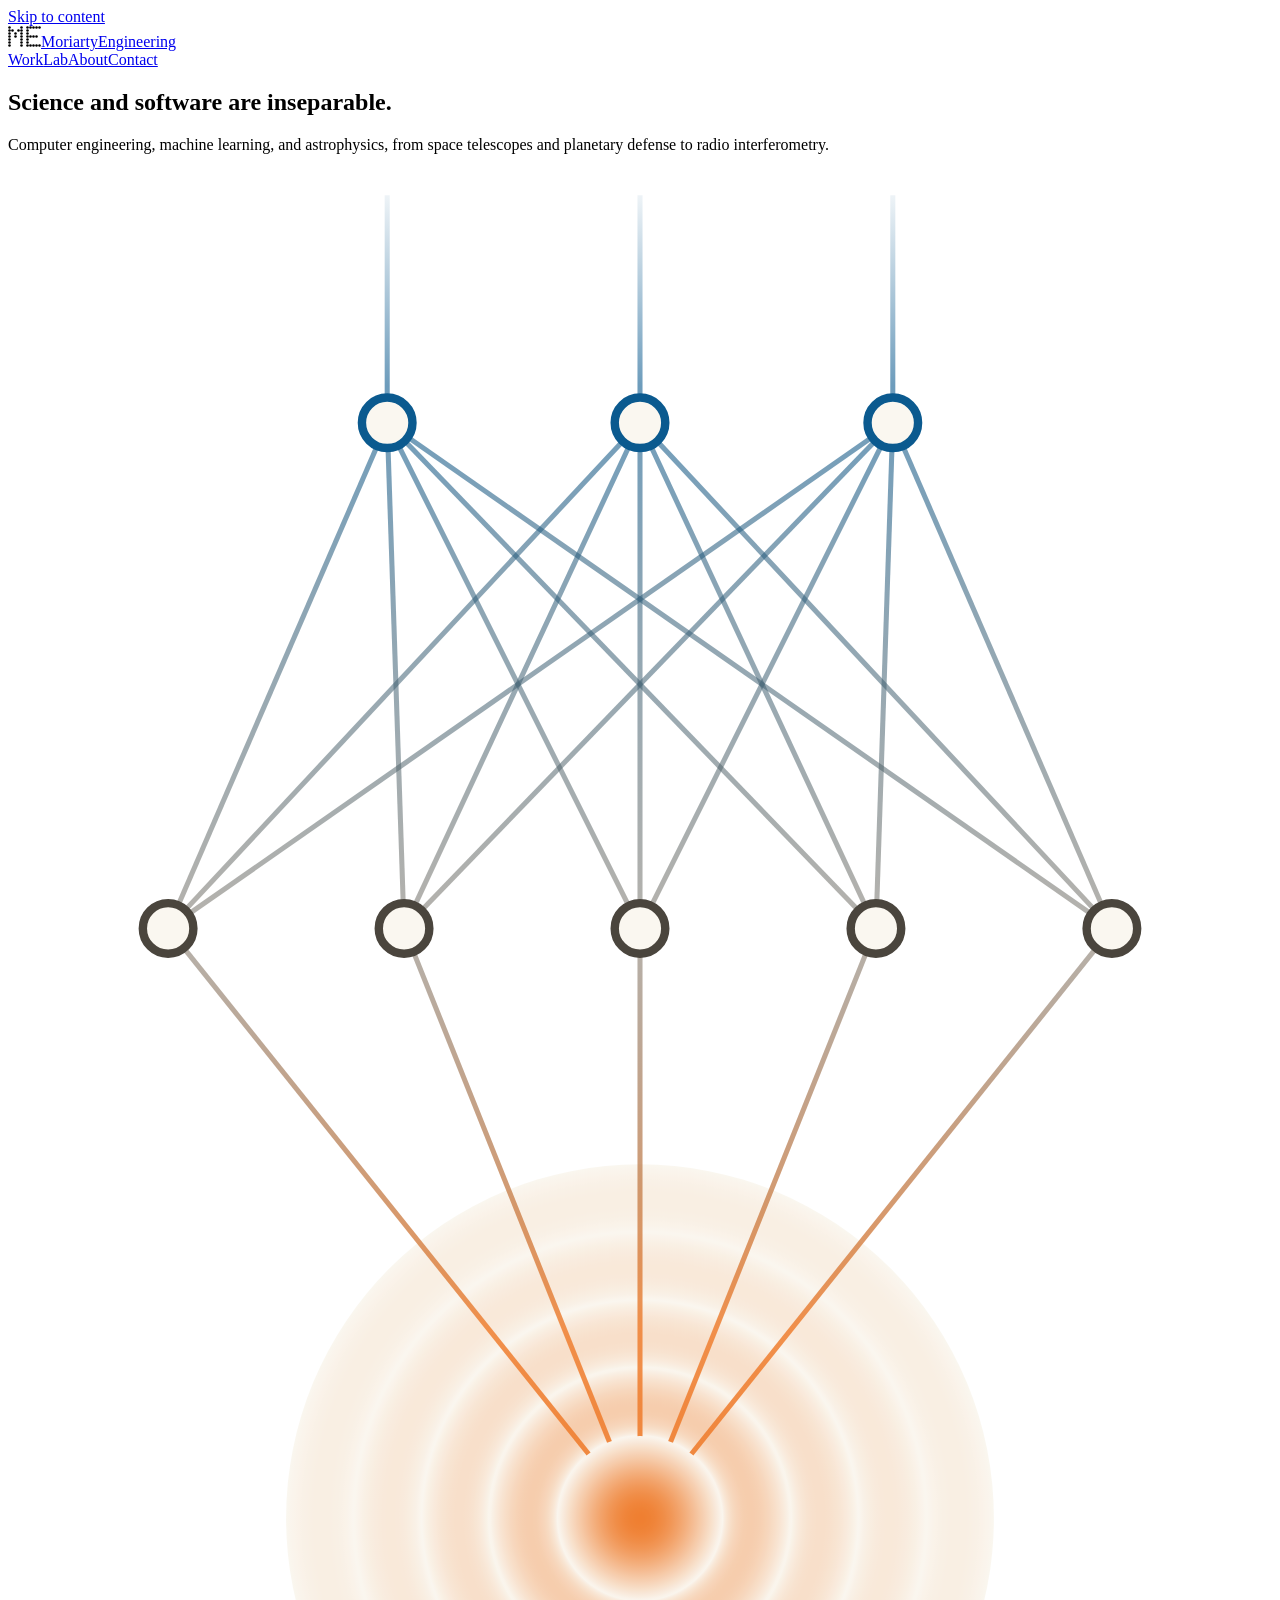
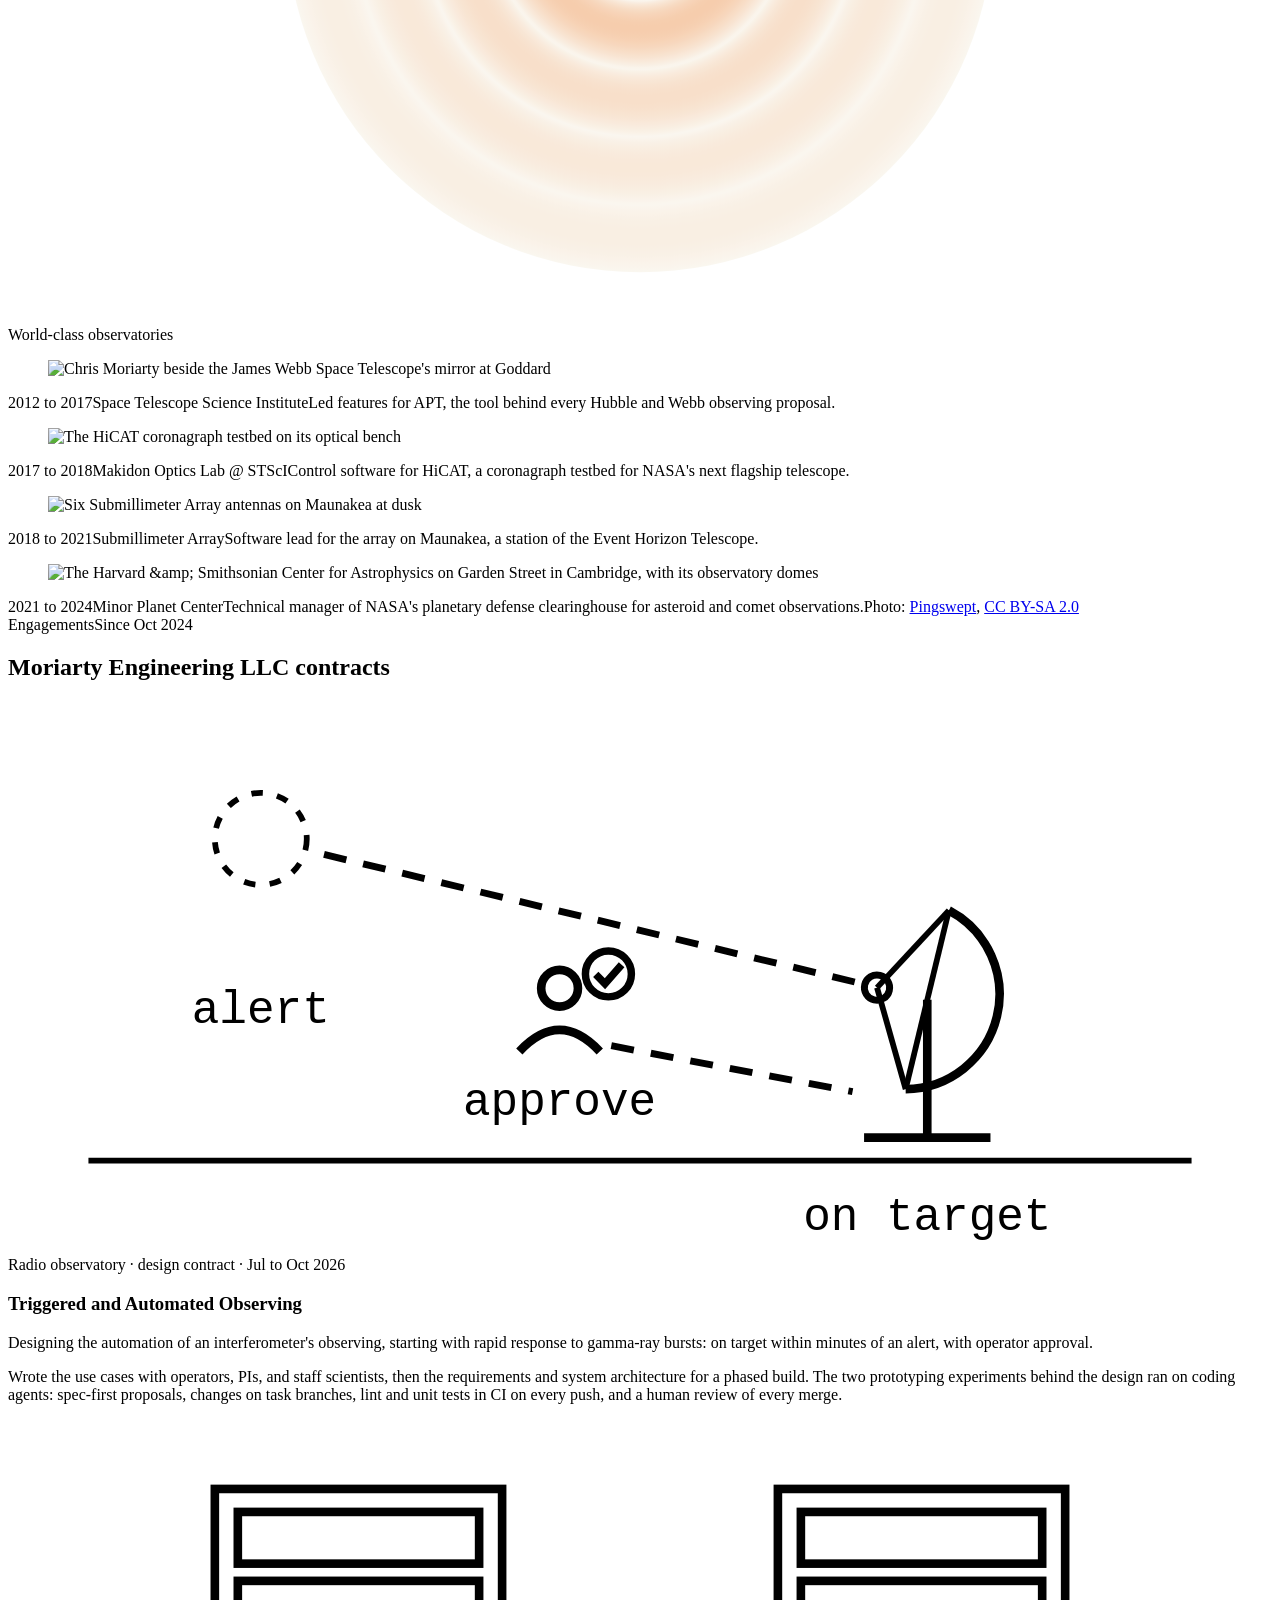
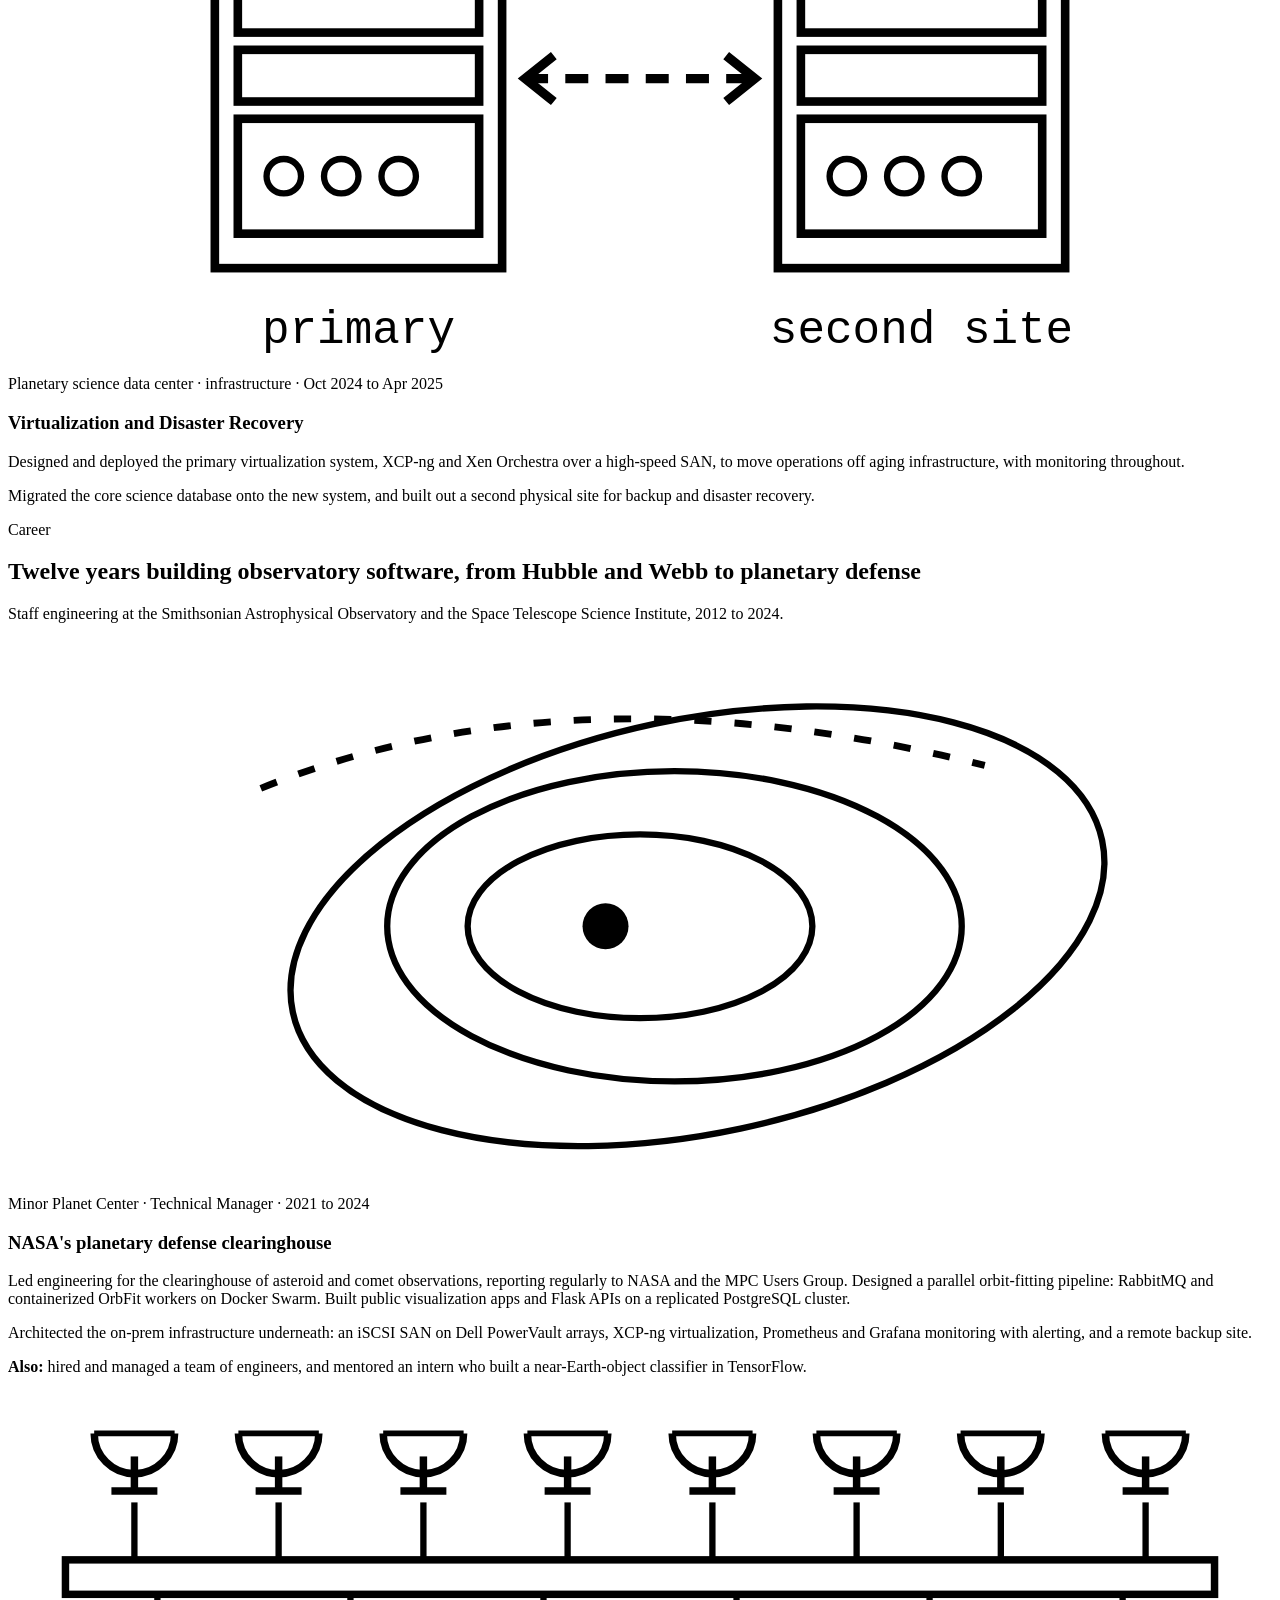
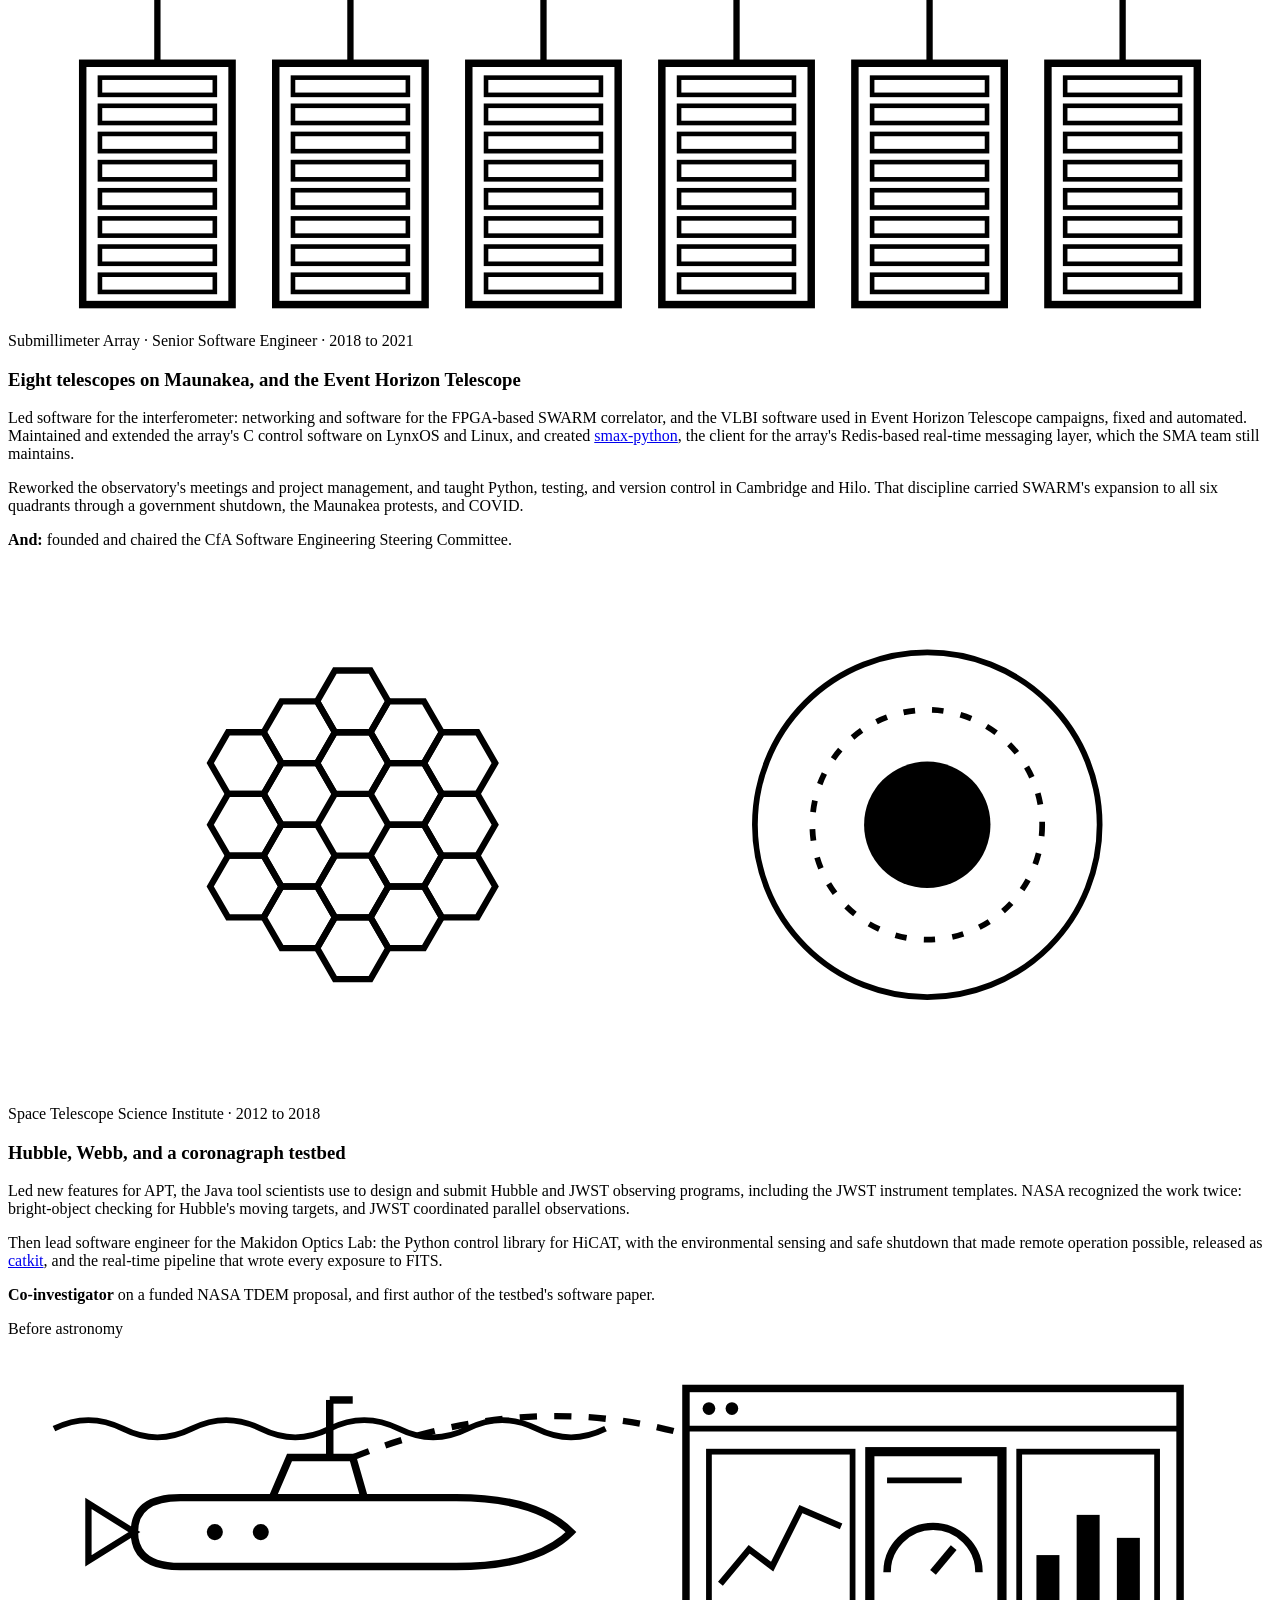
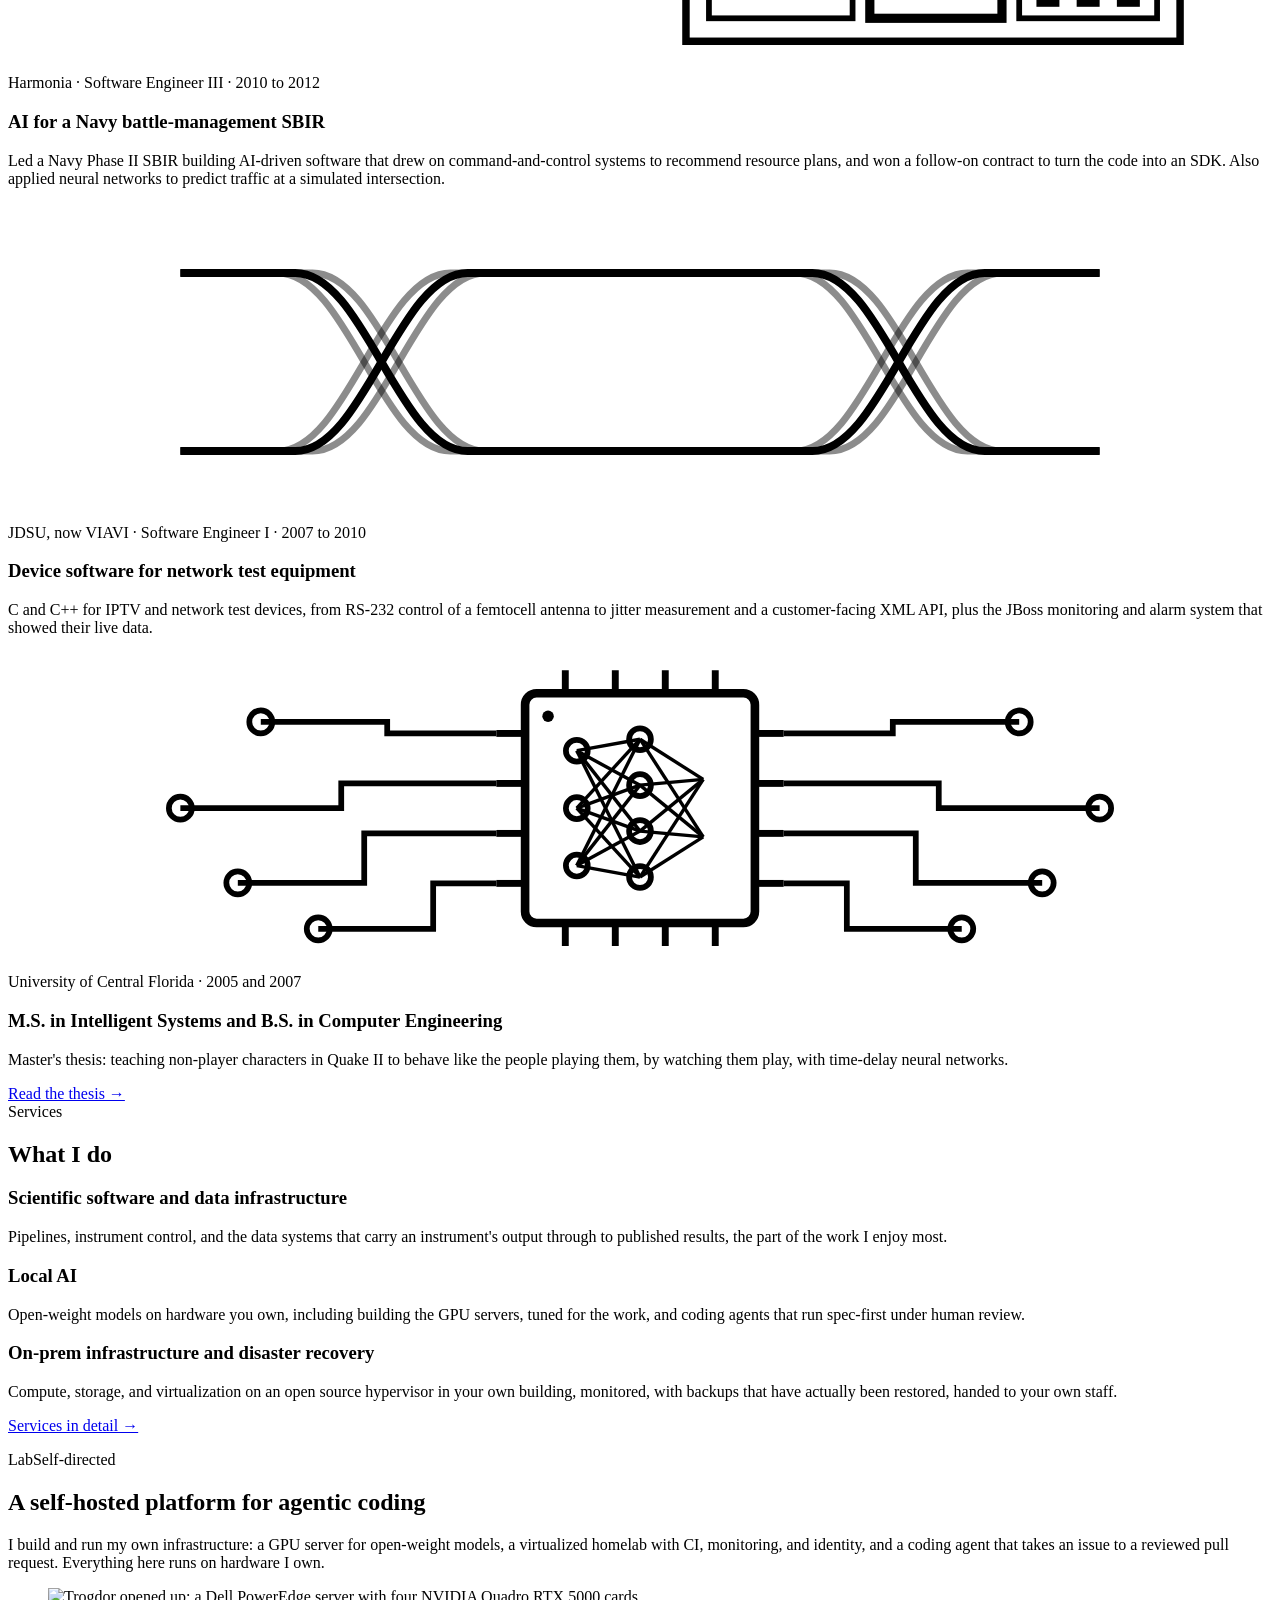
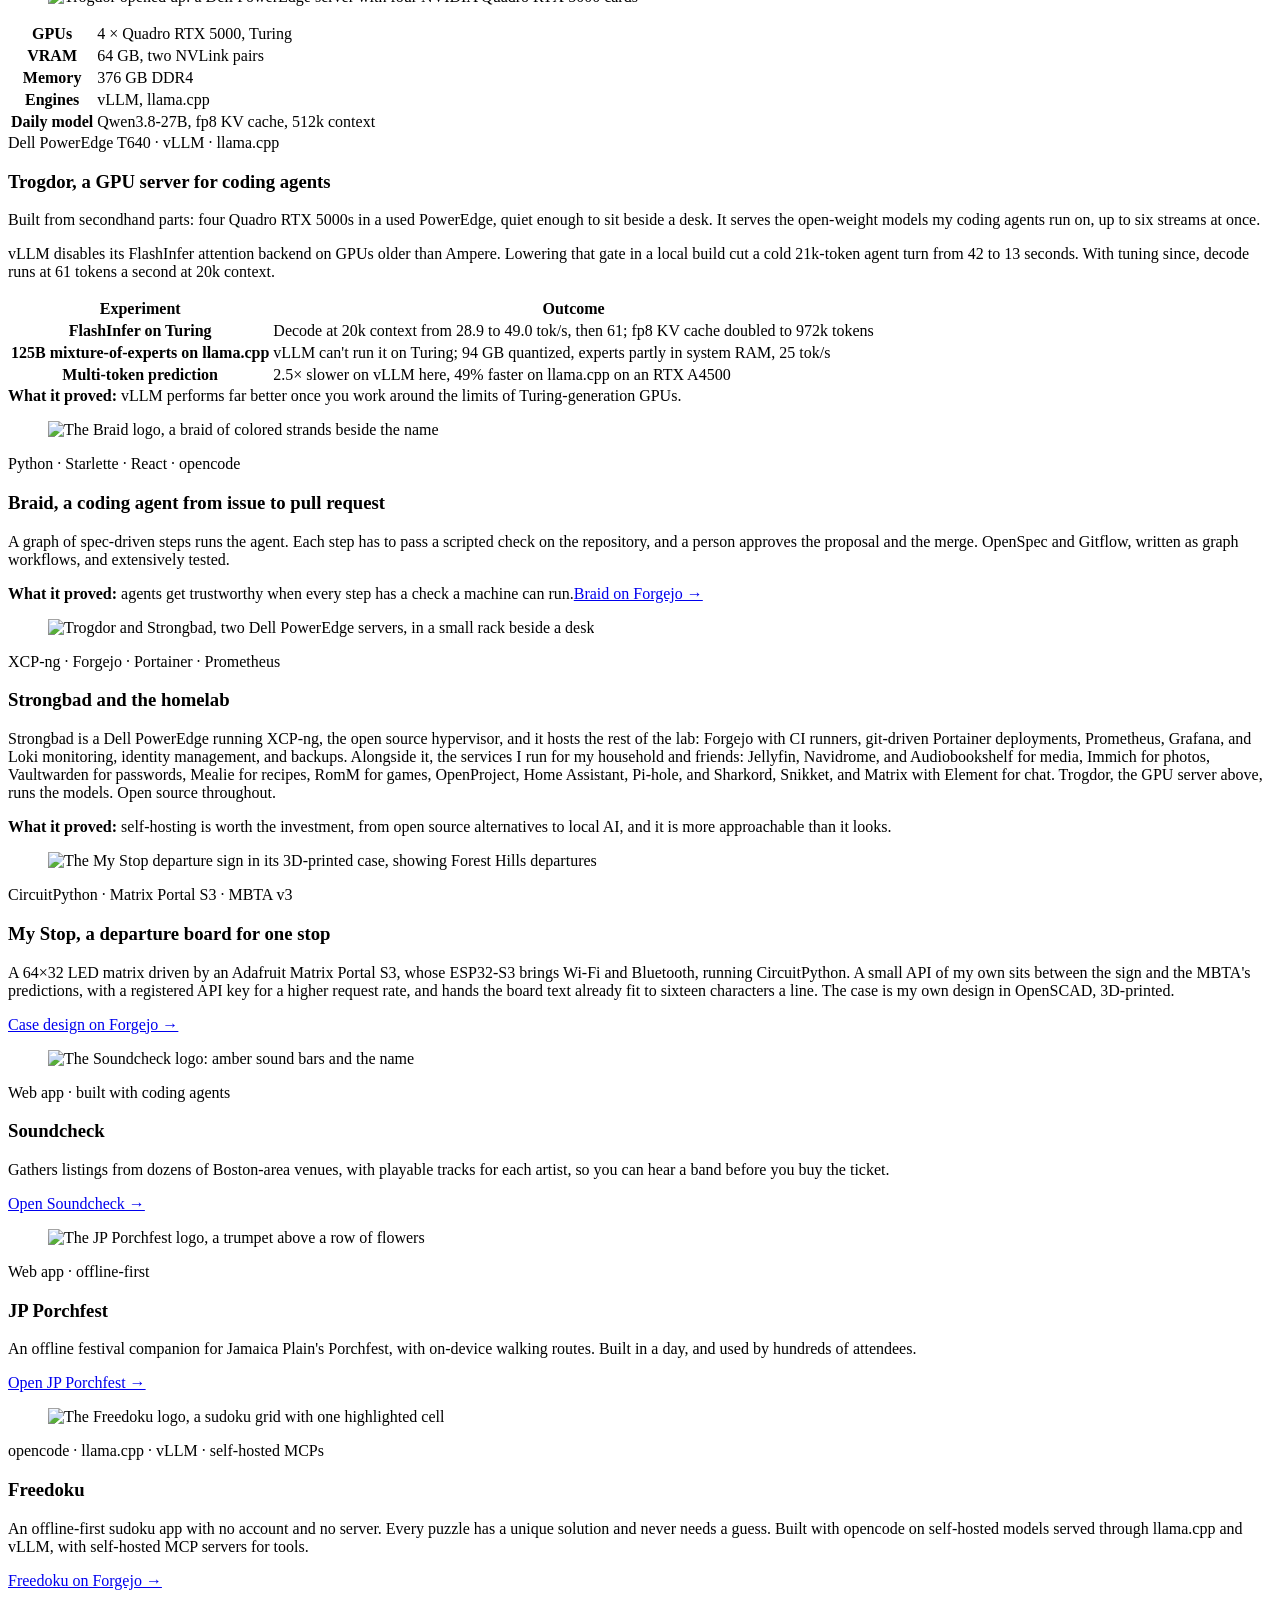
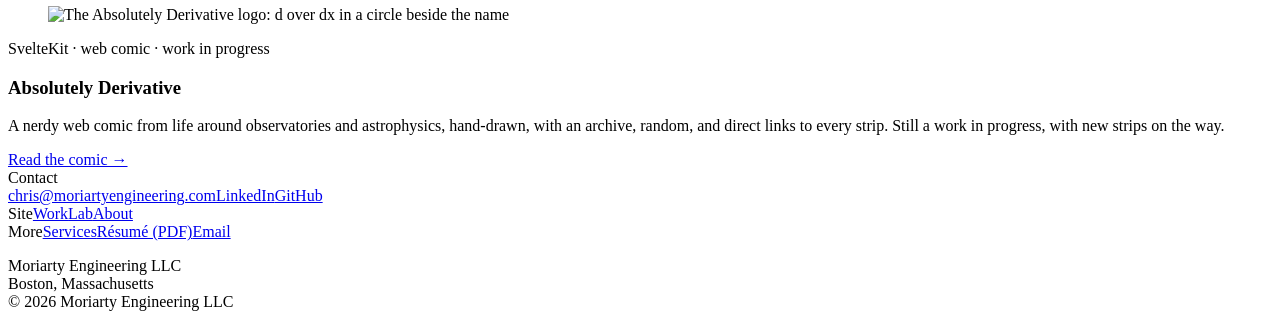
==== commit 40a66e9d: "Publish llc-homepage b602562" ====
--- a/site/index.html
+++ b/site/index.html
@@ -1,2 +1,2 @@
 <!DOCTYPE html><html lang="en"><head><meta charset="utf-8"><meta name="viewport" content="width=device-width, initial-scale=1"><title>Moriarty Engineering · Science and software are inseparable</title><meta name="description" content="Christopher Moriarty's engineering practice in Boston: observatory software, research computing, and AI-assisted engineering, from space telescopes and planetary defense to radio interferometry."><link rel="canonical" href="https://www.moriartyengineering.com/"><link rel="icon" href="/favicon.svg" type="image/svg+xml"><link rel="sitemap" href="/sitemap-index.xml"><meta name="theme-color" content="#FAF7F0"><meta property="og:type" content="website"><meta property="og:site_name" content="Moriarty Engineering"><meta property="og:title" content="Moriarty Engineering · Science and software are inseparable"><meta property="og:description" content="Christopher Moriarty's engineering practice in Boston: observatory software, research computing, and AI-assisted engineering, from space telescopes and planetary defense to radio interferometry."><meta property="og:url" content="https://www.moriartyengineering.com/"><meta property="og:image" content="https://www.moriartyengineering.com/og.jpg"><meta property="og:image:alt" content="Six Submillimeter Array antennas on Maunakea at dusk"><meta name="twitter:card" content="summary_large_image"><link rel="stylesheet" href="/_astro/Base.parntuEh.css"></head><body><a class="skip" href="#main">Skip to content</a><div class="shell"><header class="mast"><a class="lockup" href="/" aria-label="Moriarty Engineering, home"><svg class="mono" viewBox="0 0 11 7" width="33" height="21" aria-hidden="true" focusable="false"><circle cx="0.5" cy="0.5" r="0.42"></circle><circle cx="4.5" cy="0.5" r="0.42"></circle><circle cx="0.5" cy="1.5" r="0.42"></circle><circle cx="1.5" cy="1.5" r="0.42"></circle><circle cx="3.5" cy="1.5" r="0.42"></circle><circle cx="4.5" cy="1.5" r="0.42"></circle><circle cx="0.5" cy="2.5" r="0.42"></circle><circle cx="2.5" cy="2.5" r="0.42"></circle><circle cx="4.5" cy="2.5" r="0.42"></circle><circle cx="0.5" cy="3.5" r="0.42"></circle><circle cx="2.5" cy="3.5" r="0.42"></circle><circle cx="4.5" cy="3.5" r="0.42"></circle><circle cx="0.5" cy="4.5" r="0.42"></circle><circle cx="4.5" cy="4.5" r="0.42"></circle><circle cx="0.5" cy="5.5" r="0.42"></circle><circle cx="4.5" cy="5.5" r="0.42"></circle><circle cx="0.5" cy="6.5" r="0.42"></circle><circle cx="4.5" cy="6.5" r="0.42"></circle><circle cx="6.5" cy="0.5" r="0.42"></circle><circle cx="7.5" cy="0.5" r="0.42"></circle><circle cx="8.5" cy="0.5" r="0.42"></circle><circle cx="9.5" cy="0.5" r="0.42"></circle><circle cx="10.5" cy="0.5" r="0.42"></circle><circle cx="6.5" cy="1.5" r="0.42"></circle><circle cx="6.5" cy="2.5" r="0.42"></circle><circle cx="6.5" cy="3.5" r="0.42"></circle><circle cx="7.5" cy="3.5" r="0.42"></circle><circle cx="8.5" cy="3.5" r="0.42"></circle><circle cx="9.5" cy="3.5" r="0.42"></circle><circle cx="6.5" cy="4.5" r="0.42"></circle><circle cx="6.5" cy="5.5" r="0.42"></circle><circle cx="6.5" cy="6.5" r="0.42"></circle><circle cx="7.5" cy="6.5" r="0.42"></circle><circle cx="8.5" cy="6.5" r="0.42"></circle><circle cx="9.5" cy="6.5" r="0.42"></circle><circle cx="10.5" cy="6.5" r="0.42"></circle></svg><span><span class="n1">Moriarty</span><span class="n2">Engineering</span></span></a><nav class="primary" aria-label="Primary"><a href="/#work">Work</a><a href="/#lab">Lab</a><a href="/about/">About</a><a href="/#contact">Contact</a></nav></header><main id="main"><section class="hero"><div class="heroTop"><div class="heroText"><h1 class="thesis">Science and software are inseparable.</h1><p class="standfirst">Computer engineering, machine learning, and astrophysics, from space telescopes and planetary defense to radio interferometry.</p></div><div class="heroMark" aria-hidden="true"><svg xmlns="http://www.w3.org/2000/svg" viewBox="0 0 150 206" class="heroMarkSvg"><defs><radialGradient id="heroAiry" gradientUnits="userSpaceOnUse" cx="75" cy="160" r="42"><stop offset="0.0000" stop-color="#ef7f31"/><stop offset="0.0056" stop-color="#ef7f31"/><stop offset="0.0111" stop-color="#ef7f32"/><stop offset="0.0167" stop-color="#ef8032"/><stop offset="0.0222" stop-color="#ef8134"/><stop offset="0.0278" stop-color="#ef8135"/><stop offset="0.0333" stop-color="#ef8337"/><stop offset="0.0389" stop-color="#ef8439"/><stop offset="0.0444" stop-color="#f0853b"/><stop offset="0.0500" stop-color="#f0873e"/><stop offset="0.0556" stop-color="#f08941"/><stop offset="0.0611" stop-color="#f08b44"/><stop offset="0.0667" stop-color="#f08d47"/><stop offset="0.0722" stop-color="#f08f4b"/><stop offset="0.0778" stop-color="#f1924f"/><stop offset="0.0833" stop-color="#f19453"/><stop offset="0.0889" stop-color="#f19757"/><stop offset="0.0944" stop-color="#f19a5c"/><stop offset="0.1000" stop-color="#f29d61"/><stop offset="0.1056" stop-color="#f2a066"/><stop offset="0.1111" stop-color="#f2a36b"/><stop offset="0.1167" stop-color="#f3a770"/><stop offset="0.1222" stop-color="#f3aa76"/><stop offset="0.1278" stop-color="#f3ae7b"/><stop offset="0.1333" stop-color="#f4b181"/><stop offset="0.1389" stop-color="#f4b587"/><stop offset="0.1444" stop-color="#f4b98d"/><stop offset="0.1500" stop-color="#f5bc93"/><stop offset="0.1556" stop-color="#f5c099"/><stop offset="0.1611" stop-color="#f5c49f"/><stop offset="0.1667" stop-color="#f6c8a5"/><stop offset="0.1722" stop-color="#f6ccab"/><stop offset="0.1778" stop-color="#f6cfb1"/><stop offset="0.1833" stop-color="#f7d3b7"/><stop offset="0.1889" stop-color="#f7d7bd"/><stop offset="0.1944" stop-color="#f7dbc3"/><stop offset="0.2000" stop-color="#f8dfc9"/><stop offset="0.2056" stop-color="#f8e3cf"/><stop offset="0.2111" stop-color="#f8e6d6"/><stop offset="0.2167" stop-color="#f9eadc"/><stop offset="0.2222" stop-color="#f9eee2"/><stop offset="0.2278" stop-color="#faf2e9"/><stop offset="0.2333" stop-color="#faf5ed"/><stop offset="0.2389" stop-color="#f9ede1"/><stop offset="0.2444" stop-color="#f9e8d7"/><stop offset="0.2500" stop-color="#f8e3d0"/><stop offset="0.2556" stop-color="#f8dfc9"/><stop offset="0.2611" stop-color="#f7dbc3"/><stop offset="0.2667" stop-color="#f7d8be"/><stop offset="0.2722" stop-color="#f7d5ba"/><stop offset="0.2778" stop-color="#f7d3b7"/><stop offset="0.2833" stop-color="#f7d1b4"/><stop offset="0.2889" stop-color="#f6d0b1"/><stop offset="0.2944" stop-color="#f6ceaf"/><stop offset="0.3000" stop-color="#f6ceae"/><stop offset="0.3056" stop-color="#f6cdad"/><stop offset="0.3111" stop-color="#f6cdad"/><stop offset="0.3167" stop-color="#f6cdad"/><stop offset="0.3222" stop-color="#f6cdae"/><stop offset="0.3278" stop-color="#f6ceaf"/><stop offset="0.3333" stop-color="#f6cfb0"/><stop offset="0.3389" stop-color="#f6d0b2"/><stop offset="0.3444" stop-color="#f7d1b4"/><stop offset="0.3500" stop-color="#f7d3b6"/><stop offset="0.3556" stop-color="#f7d5b9"/><stop offset="0.3611" stop-color="#f7d6bc"/><stop offset="0.3667" stop-color="#f7d8bf"/><stop offset="0.3722" stop-color="#f7dbc3"/><stop offset="0.3778" stop-color="#f8ddc6"/><stop offset="0.3833" stop-color="#f8dfca"/><stop offset="0.3889" stop-color="#f8e2ce"/><stop offset="0.3944" stop-color="#f8e4d2"/><stop offset="0.4000" stop-color="#f9e7d7"/><stop offset="0.4056" stop-color="#f9eadb"/><stop offset="0.4111" stop-color="#f9ede0"/><stop offset="0.4167" stop-color="#f9f0e5"/><stop offset="0.4222" stop-color="#faf4eb"/><stop offset="0.4278" stop-color="#faf5ed"/><stop offset="0.4333" stop-color="#f9f2e7"/><stop offset="0.4389" stop-color="#f9efe3"/><stop offset="0.4444" stop-color="#f9ecdf"/><stop offset="0.4500" stop-color="#f9eadb"/><stop offset="0.4556" stop-color="#f9e8d8"/><stop offset="0.4611" stop-color="#f8e6d5"/><stop offset="0.4667" stop-color="#f8e5d3"/><stop offset="0.4722" stop-color="#f8e3d0"/><stop offset="0.4778" stop-color="#f8e2cf"/><stop offset="0.4833" stop-color="#f8e1cd"/><stop offset="0.4889" stop-color="#f8e0cc"/><stop offset="0.4944" stop-color="#f8e0cb"/><stop offset="0.5000" stop-color="#f8dfca"/><stop offset="0.5056" stop-color="#f8dfca"/><stop offset="0.5111" stop-color="#f8dfca"/><stop offset="0.5167" stop-color="#f8dfca"/><stop offset="0.5222" stop-color="#f8dfca"/><stop offset="0.5278" stop-color="#f8e0cb"/><stop offset="0.5333" stop-color="#f8e0cc"/><stop offset="0.5389" stop-color="#f8e1cd"/><stop offset="0.5444" stop-color="#f8e2ce"/><stop offset="0.5500" stop-color="#f8e3d0"/><stop offset="0.5556" stop-color="#f8e4d1"/><stop offset="0.5611" stop-color="#f8e5d3"/><stop offset="0.5667" stop-color="#f8e6d5"/><stop offset="0.5722" stop-color="#f9e7d7"/><stop offset="0.5778" stop-color="#f9e9da"/><stop offset="0.5833" stop-color="#f9eadc"/><stop offset="0.5889" stop-color="#f9ecdf"/><stop offset="0.5944" stop-color="#f9eee1"/><stop offset="0.6000" stop-color="#f9f0e4"/><stop offset="0.6056" stop-color="#faf2e7"/><stop offset="0.6111" stop-color="#faf4eb"/><stop offset="0.6167" stop-color="#faf6ef"/><stop offset="0.6222" stop-color="#faf5ed"/><stop offset="0.6278" stop-color="#faf3ea"/><stop offset="0.6333" stop-color="#f9f1e7"/><stop offset="0.6389" stop-color="#f9f0e5"/><stop offset="0.6444" stop-color="#f9efe3"/><stop offset="0.6500" stop-color="#f9eee1"/><stop offset="0.6556" stop-color="#f9ede0"/><stop offset="0.6611" stop-color="#f9ecde"/><stop offset="0.6667" stop-color="#f9ebdd"/><stop offset="0.6722" stop-color="#f9eadc"/><stop offset="0.6778" stop-color="#f9eadb"/><stop offset="0.6833" stop-color="#f9e9da"/><stop offset="0.6889" stop-color="#f9e9da"/><stop offset="0.6944" stop-color="#f9e9d9"/><stop offset="0.7000" stop-color="#f9e9d9"/><stop offset="0.7056" stop-color="#f9e9d9"/><stop offset="0.7111" stop-color="#f9e9d9"/><stop offset="0.7167" stop-color="#f9e9d9"/><stop offset="0.7222" stop-color="#f9e9da"/><stop offset="0.7278" stop-color="#f9e9da"/><stop offset="0.7333" stop-color="#f9eadb"/><stop offset="0.7389" stop-color="#f9eadc"/><stop offset="0.7444" stop-color="#f9ebdd"/><stop offset="0.7500" stop-color="#f9ebde"/><stop offset="0.7556" stop-color="#f9ecdf"/><stop offset="0.7611" stop-color="#f9ede0"/><stop offset="0.7667" stop-color="#f9eee1"/><stop offset="0.7722" stop-color="#f9efe3"/><stop offset="0.7778" stop-color="#f9f0e4"/><stop offset="0.7833" stop-color="#f9f1e6"/><stop offset="0.7889" stop-color="#faf2e8"/><stop offset="0.7944" stop-color="#faf3ea"/><stop offset="0.8000" stop-color="#faf4ec"/><stop offset="0.8056" stop-color="#faf6ee"/><stop offset="0.8111" stop-color="#faf6ef"/><stop offset="0.8167" stop-color="#faf5ed"/><stop offset="0.8222" stop-color="#faf4ec"/><stop offset="0.8278" stop-color="#faf3ea"/><stop offset="0.8333" stop-color="#faf3e9"/><stop offset="0.8389" stop-color="#faf2e8"/><stop offset="0.8444" stop-color="#f9f1e7"/><stop offset="0.8500" stop-color="#f9f1e6"/><stop offset="0.8556" stop-color="#f9f0e5"/><stop offset="0.8611" stop-color="#f9f0e5"/><stop offset="0.8667" stop-color="#f9f0e4"/><stop offset="0.8722" stop-color="#f9efe4"/><stop offset="0.8778" stop-color="#f9efe3"/><stop offset="0.8833" stop-color="#f9efe3"/><stop offset="0.8889" stop-color="#f9efe3"/><stop offset="0.8944" stop-color="#f9efe3"/><stop offset="0.9000" stop-color="#f9efe3"/><stop offset="0.9056" stop-color="#f9efe3"/><stop offset="0.9111" stop-color="#f9efe3"/><stop offset="0.9167" stop-color="#f9efe3"/><stop offset="0.9222" stop-color="#f9efe3"/><stop offset="0.9278" stop-color="#f9efe4"/><stop offset="0.9333" stop-color="#f9f0e4"/><stop offset="0.9389" stop-color="#f9f0e5"/><stop offset="0.9444" stop-color="#f9f0e6"/><stop offset="0.9500" stop-color="#f9f1e6"/><stop offset="0.9556" stop-color="#f9f1e7"/><stop offset="0.9611" stop-color="#faf2e8"/><stop offset="0.9667" stop-color="#faf2e9"/><stop offset="0.9722" stop-color="#faf3ea"/><stop offset="0.9778" stop-color="#faf4eb"/><stop offset="0.9833" stop-color="#faf4ec"/><stop offset="0.9889" stop-color="#faf5ed"/><stop offset="0.9944" stop-color="#faf6ee"/><stop offset="1.0000" stop-color="#faf7f0"/></radialGradient><linearGradient id="heroBeam" gradientUnits="userSpaceOnUse" x1="0" y1="0" x2="0" y2="160"><stop offset="0" stop-color="#0B5A8F" stop-opacity="0"/><stop offset="0.16" stop-color="#0B5A8F" stop-opacity="0.6"/><stop offset="0.56" stop-color="#6B655A" stop-opacity="0.5"/><stop offset="0.86" stop-color="#EF7F31" stop-opacity="0.85"/><stop offset="1" stop-color="#EF7F31" stop-opacity="0.95"/></linearGradient></defs><circle cx="75" cy="160" r="42" fill="url(#heroAiry)"/><g fill="none" stroke="url(#heroBeam)" stroke-width="0.6"><path d="M45 3L45 30"/><path d="M75 3L75 30"/><path d="M105 3L105 30"/><path d="M45 30L19 90"/><path d="M45 30L47 90"/><path d="M45 30L75 90"/><path d="M45 30L103 90"/><path d="M45 30L131 90"/><path d="M75 30L19 90"/><path d="M75 30L47 90"/><path d="M75 30L75 90"/><path d="M75 30L103 90"/><path d="M75 30L131 90"/><path d="M105 30L19 90"/><path d="M105 30L47 90"/><path d="M105 30L75 90"/><path d="M105 30L103 90"/><path d="M105 30L131 90"/><path d="M19 90L75 160"/><path d="M47 90L75 160"/><path d="M75 90L75 160"/><path d="M103 90L75 160"/><path d="M131 90L75 160"/></g><circle cx="75" cy="160" r="9.77" fill="url(#heroAiry)"/><g fill="#FAF7F0" stroke="#0B5A8F" stroke-width="1"><circle cx="45" cy="30" r="3"/><circle cx="75" cy="30" r="3"/><circle cx="105" cy="30" r="3"/></g><g fill="#FAF7F0" stroke="#4A453D" stroke-width="1"><circle cx="19" cy="90" r="3"/><circle cx="47" cy="90" r="3"/><circle cx="75" cy="90" r="3"/><circle cx="103" cy="90" r="3"/><circle cx="131" cy="90" r="3"/></g></svg>
-</div></div><p class="galLabel">World-class observatories</p><div class="gallery"><article class="plate" style="--accent:var(--blue)"><figure data-photo="stsci"><img src="/_astro/stsci.D6Ae-i13_Z1kuuqS.webp" srcset="/_astro/stsci.D6Ae-i13_Z23NSBM.webp 360w, /_astro/stsci.D6Ae-i13_14Uehk.webp 720w, /_astro/stsci.D6Ae-i13_Q5SvV.webp 1080w" alt="Chris Moriarty beside the James Webb Space Telescope's mirror at Goddard" sizes="(max-width: 480px) 100vw, (max-width: 900px) 50vw, 270px" loading="lazy" decoding="async" width="1125" height="2000"></figure><div class="cap"><span class="yr">2012 to 2017</span><span class="who">Space Telescope Science Institute</span><span class="what">Led features for APT, the tool behind every Hubble and Webb observing proposal.</span></div></article><article class="plate" style="--accent:var(--amber)"><figure data-photo="hicat"><img src="/_astro/hicat.DiuxW8uF_Z1ylHv4.webp" srcset="/_astro/hicat.DiuxW8uF_Z22UR6a.webp 360w, /_astro/hicat.DiuxW8uF_ZmYdP9.webp 720w, /_astro/hicat.DiuxW8uF_1wm7OP.webp 1080w" alt="The HiCAT coronagraph testbed on its optical bench" sizes="(max-width: 480px) 100vw, (max-width: 900px) 50vw, 270px" loading="lazy" decoding="async" width="1920" height="1440"></figure><div class="cap"><span class="yr">2017 to 2018</span><span class="who">Makidon Optics Lab @ STScI</span><span class="what">Control software for HiCAT, a coronagraph testbed for NASA's next flagship telescope.</span></div></article><article class="plate" style="--accent:var(--green)"><figure data-photo="sma"><img src="/_astro/sma.DhNMrlvJ_Z1ioPnw.webp" srcset="/_astro/sma.DhNMrlvJ_Z25bLFY.webp 360w, /_astro/sma.DhNMrlvJ_ZoME2y.webp 720w, /_astro/sma.DhNMrlvJ_PcJpP.webp 1080w" alt="Six Submillimeter Array antennas on Maunakea at dusk" sizes="(max-width: 480px) 100vw, (max-width: 900px) 50vw, 270px" loading="lazy" decoding="async" width="1920" height="1440"></figure><div class="cap"><span class="yr">2018 to 2021</span><span class="who">Submillimeter Array</span><span class="what">Software lead for the array on Maunakea, a station of the Event Horizon Telescope.</span></div></article><article class="plate" style="--accent:var(--ink)"><figure data-photo="cfa"><img src="/_astro/cfa.DYHaPgwv_Z1h9a91.webp" srcset="/_astro/cfa.DYHaPgwv_Z2mqVdA.webp 360w, /_astro/cfa.DYHaPgwv_ZAW7IJ.webp 720w, /_astro/cfa.DYHaPgwv_2ktyVo.webp 1080w" alt="The Harvard &amp;amp; Smithsonian Center for Astrophysics on Garden Street in Cambridge, with its observatory domes" sizes="(max-width: 480px) 100vw, (max-width: 900px) 50vw, 270px" loading="lazy" decoding="async" width="2272" height="1704"></figure><div class="cap"><span class="yr">2021 to 2024</span><span class="who">Minor Planet Center</span><span class="what">Technical manager of NASA's planetary defense clearinghouse for asteroid and comet observations.</span><span class="credit">Photo: <a href="https://commons.wikimedia.org/wiki/File:Center_for_Astrophysics_at_Harvard.jpg">Pingswept</a>, <a href="https://creativecommons.org/licenses/by-sa/2.0/">CC BY-SA 2.0</a></span></div></article></div></section><div class="band" id="work"><div class="rail">Engagements<span class="sub">Since Oct 2024</span></div><div class="stack tight"><h2 class="sec">Moriarty Engineering LLC contracts</h2><div class="cards"><article class="card"><div class="labFig"><svg viewBox="0 0 220 96" role="img" aria-label="A gamma-ray burst with two jets, an operator approving the alert, and a radio dish pointed at the burst" fill="none" stroke="currentColor" stroke-width="1.5"><g stroke="var(--blue)" stroke-width="1.3"><g transform="rotate(13.6 44 24)"><polygon points="44,24 41.5,4 46.5,4" fill="var(--blue)" stroke="none"></polygon><polygon points="44,24 41.5,44 46.5,44" fill="var(--blue)" stroke="none"></polygon></g><circle cx="44" cy="24" r="8" stroke-dasharray="2 2.5" stroke-width="1"></circle><circle cx="44" cy="24" r="3.6" fill="var(--blue)" stroke="none"></circle></g><line x1="55" y1="26.7" x2="149" y2="49.3" stroke-dasharray="4 3" stroke-width="1.2"></line><g transform="translate(160 52) rotate(-76.4)"><path d="M-16 0 A16.5 16.5 0 0 0 16 0"></path><line x1="-16" y1="0" x2="16" y2="0" stroke-width="1"></line><line x1="-16" y1="0" x2="0" y2="-9" stroke-width="1"></line><line x1="16" y1="0" x2="0" y2="-9" stroke-width="1"></line><circle cx="0" cy="-9" r="2.2" fill="var(--card)" stroke-width="1.2"></circle></g><line x1="160" y1="52" x2="160" y2="76"></line><line x1="149" y1="76" x2="171" y2="76"></line><circle cx="96" cy="50" r="3.2"></circle><path d="M89 61 Q96 53.5 103 61"></path><circle cx="104.5" cy="47.5" r="4" stroke="var(--blue)" fill="var(--card)" stroke-width="1.3"></circle><path d="M102.3 47.6 L103.9 49.2 L106.8 45.9" stroke="var(--blue)" stroke-width="1.3"></path><path d="M105 60 L147 68" stroke-dasharray="4 3" stroke-width="1.2"></path><line x1="14" y1="80" x2="206" y2="80" stroke-width="1" stroke="var(--hairline)"></line><g fill="currentColor" stroke="none" font-family="ui-monospace, SF Mono, Menlo, monospace" font-size="8" text-anchor="middle"><text x="44" y="56">alert</text><text x="96" y="72">approve</text><text x="160" y="92">on target</text></g></svg></div><div class="txt"><span class="kicker">Radio observatory · design contract · Jul to Oct 2026</span><h3 class="item">Triggered and Automated Observing</h3><div class="cardBody"><p>Designing the automation of an interferometer's observing, starting with rapid response to gamma-ray bursts: on target within minutes of an alert, with operator approval.</p><p>Wrote the use cases with operators, PIs, and staff scientists, then the requirements and system architecture for a phased build. The two prototyping experiments behind the design ran on coding agents: spec-first proposals, changes on task branches, lint and unit tests in CI on every push, and a human review of every merge.</p></div></div></article><article class="card"><div class="labFig"><svg viewBox="0 0 220 96" role="img" aria-label="A primary server rack replicating to a second rack at another site" fill="none" stroke="currentColor" stroke-width="1.5"><rect x="36" y="12" width="50" height="66" fill="var(--card)"></rect><rect x="40" y="16" width="42" height="9"></rect><circle cx="75" cy="20.5" r="1.6" fill="var(--green)" stroke="none"></circle><rect x="40" y="28" width="42" height="9"></rect><circle cx="75" cy="32.5" r="1.6" fill="var(--green)" stroke="none"></circle><rect x="40" y="40" width="42" height="9"></rect><circle cx="75" cy="44.5" r="1.6" fill="var(--green)" stroke="none"></circle><rect x="40" y="52" width="42" height="20"></rect><circle cx="48" cy="62" r="3" stroke-width="1.1"></circle><circle cx="58" cy="62" r="3" stroke-width="1.1"></circle><circle cx="68" cy="62" r="3" stroke-width="1.1"></circle><rect x="134" y="12" width="50" height="66" fill="var(--card)"></rect><rect x="138" y="16" width="42" height="9"></rect><circle cx="173" cy="20.5" r="1.6" fill="var(--green)" stroke="none"></circle><rect x="138" y="28" width="42" height="9"></rect><circle cx="173" cy="32.5" r="1.6" fill="var(--green)" stroke="none"></circle><rect x="138" y="40" width="42" height="9"></rect><circle cx="173" cy="44.5" r="1.6" fill="var(--green)" stroke="none"></circle><rect x="138" y="52" width="42" height="20"></rect><circle cx="146" cy="62" r="3" stroke-width="1.1"></circle><circle cx="156" cy="62" r="3" stroke-width="1.1"></circle><circle cx="166" cy="62" r="3" stroke-width="1.1"></circle><path d="M90 45 L130 45" stroke="var(--amber)" stroke-width="1.6" stroke-dasharray="4 3"></path><path d="M95 41 L90 45 L95 49 M125 41 L130 45 L125 49" stroke="var(--amber)" stroke-width="1.6"></path><g fill="currentColor" stroke="none" font-family="ui-monospace, SF Mono, Menlo, monospace" font-size="8" text-anchor="middle"><text x="61" y="91">primary</text><text x="159" y="91">second site</text></g></svg></div><div class="txt"><span class="kicker">Planetary science data center · infrastructure · Oct 2024 to Apr 2025</span><h3 class="item">Virtualization and Disaster Recovery</h3><div class="cardBody"><p>Designed and deployed the primary virtualization system, XCP-ng and Xen Orchestra over a high-speed SAN, to move operations off aging infrastructure, with monitoring throughout.</p><p>Migrated the core science database onto the new system, and built out a second physical site for backup and disaster recovery.</p></div></div></article></div></div></div><div class="band"><div class="rail">Career</div><div class="stack tight"><h2 class="sec">Twelve years building observatory software, from Hubble and Webb to planetary defense</h2><p class="lede">Staff engineering at the Smithsonian Astrophysical Observatory and the Space Telescope Science Institute, 2012 to 2024.</p><div class="cards"><article class="card"><div class="labFig"><svg viewBox="0 0 220 96" role="img" aria-label="Orbital ellipses around the Sun, with a run of observations plotted along an asteroid track" fill="none" stroke="currentColor" stroke-width="1.4"><circle cx="104" cy="50" r="4" fill="currentColor" stroke="none"></circle><ellipse cx="110" cy="50" rx="30" ry="16" stroke-width="1.1"></ellipse><ellipse cx="116" cy="50" rx="50" ry="27" stroke-width="1.1"></ellipse><ellipse cx="120" cy="50" rx="72" ry="36" stroke-width="1.1" transform="rotate(-12 120 50)"></ellipse><path d="M44 26 Q 98 4 170 22" stroke="var(--blue)" stroke-dasharray="3 4" stroke-width="1.2"></path><g fill="var(--blue)" stroke="none"><circle cx="52" cy="23" r="2.3"></circle><circle cx="76" cy="15" r="2.3"></circle><circle cx="102" cy="12" r="2.3"></circle><circle cx="128" cy="13" r="2.3"></circle><circle cx="152" cy="17" r="2.3"></circle><circle cx="168" cy="21" r="2.3"></circle></g></svg></div><div class="txt"><span class="kicker">Minor Planet Center · Technical Manager · 2021 to 2024</span><h3 class="item">NASA's planetary defense clearinghouse</h3><div class="cardBody"><p>Led engineering for the clearinghouse of asteroid and comet observations, reporting regularly to NASA and the MPC Users Group. Designed a parallel orbit-fitting pipeline: RabbitMQ and containerized OrbFit workers on Docker Swarm. Built public visualization apps and Flask APIs on a replicated PostgreSQL cluster.</p><p>Architected the on-prem infrastructure underneath: an iSCSI SAN on Dell PowerVault arrays, XCP-ng virtualization, Prometheus and Grafana monitoring with alerting, and a remote backup site.</p><span class="proved"><b>Also:</b> hired and managed a team of engineers, and mentored an intern who built a near-Earth-object classifier in TensorFlow.</span></div></div></article><article class="card"><div class="labFig"><svg viewBox="0 0 220 96" role="img" aria-label="Eight radio dishes feeding a block down converter that fans out to six racks of FPGA boards, one per correlator quadrant" fill="none" stroke="currentColor" stroke-width="1.3"><path d="M15.0 10 A7 7 0 0 0 29.0 10"></path><line x1="15.0" y1="10" x2="29.0" y2="10" stroke-width="1"></line><line x1="22.0" y1="14" x2="22.0" y2="20"></line><line x1="18.0" y1="20" x2="26.0" y2="20"></line><path d="M40.1 10 A7 7 0 0 0 54.1 10"></path><line x1="40.1" y1="10" x2="54.1" y2="10" stroke-width="1"></line><line x1="47.1" y1="14" x2="47.1" y2="20"></line><line x1="43.1" y1="20" x2="51.1" y2="20"></line><path d="M65.3 10 A7 7 0 0 0 79.3 10"></path><line x1="65.3" y1="10" x2="79.3" y2="10" stroke-width="1"></line><line x1="72.3" y1="14" x2="72.3" y2="20"></line><line x1="68.3" y1="20" x2="76.3" y2="20"></line><path d="M90.4 10 A7 7 0 0 0 104.4 10"></path><line x1="90.4" y1="10" x2="104.4" y2="10" stroke-width="1"></line><line x1="97.4" y1="14" x2="97.4" y2="20"></line><line x1="93.4" y1="20" x2="101.4" y2="20"></line><path d="M115.6 10 A7 7 0 0 0 129.6 10"></path><line x1="115.6" y1="10" x2="129.6" y2="10" stroke-width="1"></line><line x1="122.6" y1="14" x2="122.6" y2="20"></line><line x1="118.6" y1="20" x2="126.6" y2="20"></line><path d="M140.7 10 A7 7 0 0 0 154.7 10"></path><line x1="140.7" y1="10" x2="154.7" y2="10" stroke-width="1"></line><line x1="147.7" y1="14" x2="147.7" y2="20"></line><line x1="143.7" y1="20" x2="151.7" y2="20"></line><path d="M165.8 10 A7 7 0 0 0 179.8 10"></path><line x1="165.8" y1="10" x2="179.8" y2="10" stroke-width="1"></line><line x1="172.8" y1="14" x2="172.8" y2="20"></line><line x1="168.8" y1="20" x2="176.8" y2="20"></line><path d="M191.0 10 A7 7 0 0 0 205.0 10"></path><line x1="191.0" y1="10" x2="205.0" y2="10" stroke-width="1"></line><line x1="198.0" y1="14" x2="198.0" y2="20"></line><line x1="194.0" y1="20" x2="202.0" y2="20"></line><g stroke="var(--green)" stroke-width="1.1"><line x1="22.0" y1="22" x2="22.0" y2="32"></line><line x1="47.1" y1="22" x2="47.1" y2="32"></line><line x1="72.3" y1="22" x2="72.3" y2="32"></line><line x1="97.4" y1="22" x2="97.4" y2="32"></line><line x1="122.6" y1="22" x2="122.6" y2="32"></line><line x1="147.7" y1="22" x2="147.7" y2="32"></line><line x1="172.8" y1="22" x2="172.8" y2="32"></line><line x1="198.0" y1="22" x2="198.0" y2="32"></line></g><rect x="10" y="32" width="200" height="6" fill="var(--card)"></rect><g stroke="var(--green)" stroke-width="1.1"><line x1="26.0" y1="38" x2="26.0" y2="50"></line><line x1="59.6" y1="38" x2="59.6" y2="50"></line><line x1="93.2" y1="38" x2="93.2" y2="50"></line><line x1="126.8" y1="38" x2="126.8" y2="50"></line><line x1="160.4" y1="38" x2="160.4" y2="50"></line><line x1="194.0" y1="38" x2="194.0" y2="50"></line></g><rect x="13.0" y="50" width="26" height="42" fill="var(--card)"></rect><rect x="16.0" y="52.5" width="20" height="3" stroke-width=".8"></rect><rect x="16.0" y="57.4" width="20" height="3" stroke-width=".8"></rect><rect x="16.0" y="62.3" width="20" height="3" stroke-width=".8"></rect><rect x="16.0" y="67.2" width="20" height="3" stroke-width=".8"></rect><rect x="16.0" y="72.1" width="20" height="3" stroke-width=".8"></rect><rect x="16.0" y="77.0" width="20" height="3" stroke-width=".8"></rect><rect x="16.0" y="81.9" width="20" height="3" stroke-width=".8"></rect><rect x="16.0" y="86.8" width="20" height="3" stroke-width=".8"></rect><rect x="46.6" y="50" width="26" height="42" fill="var(--card)"></rect><rect x="49.6" y="52.5" width="20" height="3" stroke-width=".8"></rect><rect x="49.6" y="57.4" width="20" height="3" stroke-width=".8"></rect><rect x="49.6" y="62.3" width="20" height="3" stroke-width=".8"></rect><rect x="49.6" y="67.2" width="20" height="3" stroke-width=".8"></rect><rect x="49.6" y="72.1" width="20" height="3" stroke-width=".8"></rect><rect x="49.6" y="77.0" width="20" height="3" stroke-width=".8"></rect><rect x="49.6" y="81.9" width="20" height="3" stroke-width=".8"></rect><rect x="49.6" y="86.8" width="20" height="3" stroke-width=".8"></rect><rect x="80.2" y="50" width="26" height="42" fill="var(--card)"></rect><rect x="83.2" y="52.5" width="20" height="3" stroke-width=".8"></rect><rect x="83.2" y="57.4" width="20" height="3" stroke-width=".8"></rect><rect x="83.2" y="62.3" width="20" height="3" stroke-width=".8"></rect><rect x="83.2" y="67.2" width="20" height="3" stroke-width=".8"></rect><rect x="83.2" y="72.1" width="20" height="3" stroke-width=".8"></rect><rect x="83.2" y="77.0" width="20" height="3" stroke-width=".8"></rect><rect x="83.2" y="81.9" width="20" height="3" stroke-width=".8"></rect><rect x="83.2" y="86.8" width="20" height="3" stroke-width=".8"></rect><rect x="113.8" y="50" width="26" height="42" fill="var(--card)"></rect><rect x="116.8" y="52.5" width="20" height="3" stroke-width=".8"></rect><rect x="116.8" y="57.4" width="20" height="3" stroke-width=".8"></rect><rect x="116.8" y="62.3" width="20" height="3" stroke-width=".8"></rect><rect x="116.8" y="67.2" width="20" height="3" stroke-width=".8"></rect><rect x="116.8" y="72.1" width="20" height="3" stroke-width=".8"></rect><rect x="116.8" y="77.0" width="20" height="3" stroke-width=".8"></rect><rect x="116.8" y="81.9" width="20" height="3" stroke-width=".8"></rect><rect x="116.8" y="86.8" width="20" height="3" stroke-width=".8"></rect><rect x="147.4" y="50" width="26" height="42" fill="var(--card)"></rect><rect x="150.4" y="52.5" width="20" height="3" stroke-width=".8"></rect><rect x="150.4" y="57.4" width="20" height="3" stroke-width=".8"></rect><rect x="150.4" y="62.3" width="20" height="3" stroke-width=".8"></rect><rect x="150.4" y="67.2" width="20" height="3" stroke-width=".8"></rect><rect x="150.4" y="72.1" width="20" height="3" stroke-width=".8"></rect><rect x="150.4" y="77.0" width="20" height="3" stroke-width=".8"></rect><rect x="150.4" y="81.9" width="20" height="3" stroke-width=".8"></rect><rect x="150.4" y="86.8" width="20" height="3" stroke-width=".8"></rect><rect x="181.0" y="50" width="26" height="42" fill="var(--card)"></rect><rect x="184.0" y="52.5" width="20" height="3" stroke-width=".8"></rect><rect x="184.0" y="57.4" width="20" height="3" stroke-width=".8"></rect><rect x="184.0" y="62.3" width="20" height="3" stroke-width=".8"></rect><rect x="184.0" y="67.2" width="20" height="3" stroke-width=".8"></rect><rect x="184.0" y="72.1" width="20" height="3" stroke-width=".8"></rect><rect x="184.0" y="77.0" width="20" height="3" stroke-width=".8"></rect><rect x="184.0" y="81.9" width="20" height="3" stroke-width=".8"></rect><rect x="184.0" y="86.8" width="20" height="3" stroke-width=".8"></rect></svg></div><div class="txt"><span class="kicker">Submillimeter Array · Senior Software Engineer · 2018 to 2021</span><h3 class="item">Eight telescopes on Maunakea, and the Event Horizon Telescope</h3><div class="cardBody"><p>Led software for the interferometer: networking and software for the FPGA-based SWARM correlator, and the VLBI software used in Event Horizon Telescope campaigns, fixed and automated. Maintained and extended the array's C control software on LynxOS and Linux, and created <a href="https://github.com/Smithsonian/smax-python">smax-python</a>, the client for the array's Redis-based real-time messaging layer, which the SMA team still maintains.</p><p>Reworked the observatory's meetings and project management, and taught Python, testing, and version control in Cambridge and Hilo. That discipline carried SWARM's expansion to all six quadrants through a government shutdown, the Maunakea protests, and COVID.</p><span class="proved"><b>And:</b> founded and chaired the CfA Software Engineering Steering Committee.</span></div></div></article><article class="card"><div class="labFig"><svg viewBox="0 0 220 96" role="img" aria-label="A segmented hexagonal telescope mirror beside a coronagraph mask hiding a star so a faint planet shows" fill="none" stroke="currentColor" stroke-width="1.4"><g stroke-width="1.1"><polygon points="47.60,37.26 44.50,42.63 38.30,42.63 35.20,37.26 38.30,31.89 44.50,31.89"></polygon><polygon points="47.60,48.00 44.50,53.37 38.30,53.37 35.20,48.00 38.30,42.63 44.50,42.63"></polygon><polygon points="47.60,58.74 44.50,64.11 38.30,64.11 35.20,58.74 38.30,53.37 44.50,53.37"></polygon><polygon points="56.90,31.89 53.80,37.26 47.60,37.26 44.50,31.89 47.60,26.52 53.80,26.52"></polygon><polygon points="56.90,42.63 53.80,48.00 47.60,48.00 44.50,42.63 47.60,37.26 53.80,37.26"></polygon><polygon points="56.90,53.37 53.80,58.74 47.60,58.74 44.50,53.37 47.60,48.00 53.80,48.00"></polygon><polygon points="56.90,64.11 53.80,69.48 47.60,69.48 44.50,64.11 47.60,58.74 53.80,58.74"></polygon><polygon points="66.20,26.52 63.10,31.89 56.90,31.89 53.80,26.52 56.90,21.15 63.10,21.15"></polygon><polygon points="66.20,37.26 63.10,42.63 56.90,42.63 53.80,37.26 56.90,31.89 63.10,31.89"></polygon><polygon points="66.20,58.74 63.10,64.11 56.90,64.11 53.80,58.74 56.90,53.37 63.10,53.37"></polygon><polygon points="66.20,69.48 63.10,74.85 56.90,74.85 53.80,69.48 56.90,64.11 63.10,64.11"></polygon><polygon points="75.50,31.89 72.40,37.26 66.20,37.26 63.10,31.89 66.20,26.52 72.40,26.52"></polygon><polygon points="75.50,42.63 72.40,48.00 66.20,48.00 63.10,42.63 66.20,37.26 72.40,37.26"></polygon><polygon points="75.50,53.37 72.40,58.74 66.20,58.74 63.10,53.37 66.20,48.00 72.40,48.00"></polygon><polygon points="75.50,64.11 72.40,69.48 66.20,69.48 63.10,64.11 66.20,58.74 72.40,58.74"></polygon><polygon points="84.80,37.26 81.70,42.63 75.50,42.63 72.40,37.26 75.50,31.89 81.70,31.89"></polygon><polygon points="84.80,48.00 81.70,53.37 75.50,53.37 72.40,48.00 75.50,42.63 81.70,42.63"></polygon><polygon points="84.80,58.74 81.70,64.11 75.50,64.11 72.40,58.74 75.50,53.37 81.70,53.37"></polygon></g><circle cx="160" cy="48" r="30" stroke="var(--hairline)" stroke-width="1"></circle><circle cx="160" cy="48" r="20" stroke="var(--hairline)" stroke-width="1" stroke-dasharray="2 3"></circle><circle cx="160" cy="48" r="11" fill="currentColor" stroke="none"></circle><circle cx="183" cy="33" r="2.6" fill="var(--blue)" stroke="none"></circle></svg></div><div class="txt"><span class="kicker">Space Telescope Science Institute · 2012 to 2018</span><h3 class="item">Hubble, Webb, and a coronagraph testbed</h3><div class="cardBody"><p>Led new features for APT, the Java tool scientists use to design and submit Hubble and JWST observing programs, including the JWST instrument templates. NASA recognized the work twice: bright-object checking for Hubble's moving targets, and JWST coordinated parallel observations.</p><p>Then lead software engineer for the Makidon Optics Lab: the Python control library for HiCAT, with the environmental sensing and safe shutdown that made remote operation possible, released as <a href="https://github.com/spacetelescope/catkit">catkit</a>, and the real-time pipeline that wrote every exposure to FITS.</p><span class="proved"><b>Co-investigator</b> on a funded NASA TDEM proposal, and first author of the testbed's software paper.</span></div></div></article></div><p class="galLabel">Before astronomy</p><div class="cards mini"><article class="card"><div class="labFig"><svg viewBox="0 0 220 55" role="img" aria-label="A submarine below the waterline, linked to a mission dashboard of widget tiles, one highlighted as a recommendation" fill="none" stroke="currentColor" stroke-width="1.3"><path d="M8 13 Q 14 10 20 13 Q 26 16 32 13 Q 38 10 44 13 Q 50 16 56 13 Q 62 10 68 13 Q 74 16 80 13 Q 86 10 92 13 Q 98 16 104 13" stroke="var(--border)" stroke-width="1"></path><path d="M22 31 Q22 25 30 25 L78 25 Q92 25 98 31 Q92 37 78 37 L30 37 Q22 37 22 31 Z" fill="var(--card)"></path><path d="M46 25 L49 18 L60 18 L62 25" fill="var(--card)"></path><line x1="56" y1="18" x2="56" y2="8"></line><line x1="56" y1="8" x2="60" y2="8"></line><path d="M22 31 L14 26 L14 36 Z" fill="var(--card)" stroke-width="1.1"></path><circle cx="36" cy="31" r="1.4" fill="currentColor" stroke="none"></circle><circle cx="44" cy="31" r="1.4" fill="currentColor" stroke="none"></circle><path d="M60 18 Q 90 6 118 14" stroke="var(--blue)" stroke-width="1.1" stroke-dasharray="3 3"></path><rect x="118" y="6" width="86" height="44" fill="var(--card)"></rect><line x1="118" y1="13" x2="204" y2="13" stroke-width="1"></line><circle cx="122" cy="9.5" r="1.1" fill="currentColor" stroke="none"></circle><circle cx="126" cy="9.5" r="1.1" fill="currentColor" stroke="none"></circle><rect x="122" y="17" width="25" height="29" stroke-width="1"></rect><polyline points="124,40 129,34 133,37 138,27 145,30" stroke-width="1.1"></polyline><rect x="150" y="17" width="23" height="29" stroke="var(--blue)" stroke-width="1.6"></rect><path d="M153 38 A8 8 0 0 1 169 38" stroke="var(--blue)" stroke-width="1.3"></path><line x1="161" y1="38" x2="164.6" y2="33.7" stroke="var(--blue)" stroke-width="1.3"></line><line x1="153" y1="22" x2="166" y2="22" stroke="var(--blue)" stroke-width="1"></line><rect x="176" y="17" width="24" height="29" stroke-width="1"></rect><rect x="179" y="35" width="4" height="9" fill="currentColor" stroke="none"></rect><rect x="186" y="28" width="4" height="16" fill="currentColor" stroke="none"></rect><rect x="193" y="32" width="4" height="12" fill="currentColor" stroke="none"></rect></svg></div><div class="txt"><span class="kicker">Harmonia · Software Engineer III · 2010 to 2012</span><h3 class="item">AI for a Navy battle-management SBIR</h3><div class="cardBody"><p>Led a Navy Phase II SBIR building AI-driven software that drew on command-and-control systems to recommend resource plans, and won a follow-on contract to turn the code into an SDK. Also applied neural networks to predict traffic at a simulated intersection.</p></div></div></article><article class="card"><div class="labFig"><svg viewBox="0 0 220 55" role="img" aria-label="An eye diagram, the overlapped traces a network test instrument uses to show signal quality and jitter" fill="none" stroke="currentColor" stroke-width="1.4"><g stroke="var(--blue)" stroke-width="1.2"><path d="M30 12 L47 12 C 59 12, 65 43, 77 43 L137 43 C 149 43, 155 12, 167 12 L190 12" stroke-opacity="0.45"></path><path d="M30 43 L47 43 C 59 43, 65 12, 77 12 L137 12 C 149 12, 155 43, 167 43 L190 43" stroke-opacity="0.45"></path><path d="M30 12 L53 12 C 65 12, 71 43, 83 43 L143 43 C 155 43, 161 12, 173 12 L190 12" stroke-opacity="0.45"></path><path d="M30 43 L53 43 C 65 43, 71 12, 83 12 L143 12 C 155 12, 161 43, 173 43 L190 43" stroke-opacity="0.45"></path></g><g stroke-width="1.4"><path d="M30 12 L50 12 C 62 12, 68 43, 80 43 L140 43 C 152 43, 158 12, 170 12 L190 12" stroke-opacity="1"></path><path d="M30 43 L50 43 C 62 43, 68 12, 80 12 L140 12 C 152 12, 158 43, 170 43 L190 43" stroke-opacity="1"></path></g></svg></div><div class="txt"><span class="kicker">JDSU, now VIAVI · Software Engineer I · 2007 to 2010</span><h3 class="item">Device software for network test equipment</h3><div class="cardBody"><p>C and C++ for IPTV and network test devices, from RS-232 control of a femtocell antenna to jitter measurement and a customer-facing XML API, plus the JBoss monitoring and alarm system that showed their live data.</p></div></div></article><article class="card"><div class="labFig"><svg viewBox="0 0 220 55" role="img" aria-label="A microchip whose die is drawn as a small neural network, with circuit traces running out to vias" fill="none" stroke="currentColor" stroke-width="1.2"><g stroke="var(--border)" stroke-width="1"><path d="M85 14 H66 V12 H44"></path><path d="M85 22.7 H58 V27 H30"></path><path d="M85 31.4 H62 V40 H40"></path><path d="M85 40.1 H74 V48 H54"></path><path d="M135 14 H154 V12 H176"></path><path d="M135 22.7 H162 V27 H190"></path><path d="M135 31.4 H158 V40 H180"></path><path d="M135 40.1 H146 V48 H166"></path></g><circle cx="44" cy="12" r="2" fill="var(--card)" stroke="var(--border)" stroke-width="1"></circle><circle cx="30" cy="27" r="2" fill="var(--card)" stroke="var(--border)" stroke-width="1"></circle><circle cx="40" cy="40" r="2" fill="var(--card)" stroke="var(--border)" stroke-width="1"></circle><circle cx="54" cy="48" r="2" fill="var(--card)" stroke="var(--border)" stroke-width="1"></circle><circle cx="176" cy="12" r="2" fill="var(--card)" stroke="var(--border)" stroke-width="1"></circle><circle cx="190" cy="27" r="2" fill="var(--card)" stroke="var(--border)" stroke-width="1"></circle><circle cx="180" cy="40" r="2" fill="var(--card)" stroke="var(--border)" stroke-width="1"></circle><circle cx="166" cy="48" r="2" fill="var(--card)" stroke="var(--border)" stroke-width="1"></circle><line x1="85" y1="14.0" x2="90" y2="14.0"></line><line x1="130" y1="14.0" x2="135" y2="14.0"></line><line x1="97.0" y1="3" x2="97.0" y2="7"></line><line x1="97.0" y1="47" x2="97.0" y2="51"></line><line x1="85" y1="22.7" x2="90" y2="22.7"></line><line x1="130" y1="22.7" x2="135" y2="22.7"></line><line x1="105.7" y1="3" x2="105.7" y2="7"></line><line x1="105.7" y1="47" x2="105.7" y2="51"></line><line x1="85" y1="31.4" x2="90" y2="31.4"></line><line x1="130" y1="31.4" x2="135" y2="31.4"></line><line x1="114.4" y1="3" x2="114.4" y2="7"></line><line x1="114.4" y1="47" x2="114.4" y2="51"></line><line x1="85" y1="40.1" x2="90" y2="40.1"></line><line x1="130" y1="40.1" x2="135" y2="40.1"></line><line x1="123.1" y1="3" x2="123.1" y2="7"></line><line x1="123.1" y1="47" x2="123.1" y2="51"></line><rect x="90" y="7" width="40" height="40" rx="2" fill="var(--card)" stroke-width="1.5"></rect><circle cx="94" cy="11" r="1" fill="currentColor" stroke="none"></circle><g stroke="var(--border)" stroke-width=".6"><line x1="99" y1="17" x2="110" y2="15"></line><line x1="99" y1="17" x2="110" y2="23"></line><line x1="99" y1="17" x2="110" y2="31"></line><line x1="99" y1="17" x2="110" y2="39"></line><line x1="99" y1="27" x2="110" y2="15"></line><line x1="99" y1="27" x2="110" y2="23"></line><line x1="99" y1="27" x2="110" y2="31"></line><line x1="99" y1="27" x2="110" y2="39"></line><line x1="99" y1="37" x2="110" y2="15"></line><line x1="99" y1="37" x2="110" y2="23"></line><line x1="99" y1="37" x2="110" y2="31"></line><line x1="99" y1="37" x2="110" y2="39"></line><line x1="110" y1="15" x2="121" y2="22"></line><line x1="110" y1="15" x2="121" y2="32"></line><line x1="110" y1="23" x2="121" y2="22"></line><line x1="110" y1="23" x2="121" y2="32"></line><line x1="110" y1="31" x2="121" y2="22"></line><line x1="110" y1="31" x2="121" y2="32"></line><line x1="110" y1="39" x2="121" y2="22"></line><line x1="110" y1="39" x2="121" y2="32"></line></g><circle cx="99" cy="17" r="1.9" fill="var(--card)" stroke="currentColor" stroke-width="1"></circle><circle cx="99" cy="27" r="1.9" fill="var(--card)" stroke="currentColor" stroke-width="1"></circle><circle cx="99" cy="37" r="1.9" fill="var(--card)" stroke="currentColor" stroke-width="1"></circle><circle cx="110" cy="15" r="1.9" fill="var(--card)" stroke="currentColor" stroke-width="1"></circle><circle cx="110" cy="23" r="1.9" fill="var(--card)" stroke="currentColor" stroke-width="1"></circle><circle cx="110" cy="31" r="1.9" fill="var(--card)" stroke="currentColor" stroke-width="1"></circle><circle cx="110" cy="39" r="1.9" fill="var(--card)" stroke="currentColor" stroke-width="1"></circle><circle cx="121" cy="22" r="1.9" fill="var(--blue)" stroke="none" stroke-width="1"></circle><circle cx="121" cy="32" r="1.9" fill="var(--blue)" stroke="none" stroke-width="1"></circle></svg></div><div class="txt"><span class="kicker">University of Central Florida · 2005 and 2007</span><h3 class="item">M.S. in Intelligent Systems and B.S. in Computer Engineering</h3><div class="cardBody"><p>Master's thesis: teaching non-player characters in Quake II to behave like the people playing them, by watching them play, with time-delay neural networks.</p><a class="more" href="https://stars.library.ucf.edu/etd/3269/" target="_blank" rel="noopener">Read the thesis →</a></div></div></article></div></div></div><div class="band"><div class="rail">Services</div><div class="stack tight"><h2 class="sec">What I do</h2><div class="lines"><div class="line"><div><h3 class="item">Scientific software and data infrastructure</h3><p>Pipelines, instrument control, and the data systems that carry an instrument's output through to published results, the part of the work I enjoy most.</p></div></div><div class="line"><div><h3 class="item">Local AI</h3><p>Open-weight models on hardware you own, including building the GPU servers, tuned for the work, and coding agents that run spec-first under human review.</p></div></div><div class="line"><div><h3 class="item">On-prem infrastructure and disaster recovery</h3><p>Compute, storage, and virtualization on an open source hypervisor in your own building, monitored, with backups that have actually been restored, handed to your own staff.</p></div></div></div><p><a href="/services/">Services in detail →</a></p></div></div><div class="band" id="lab"><div class="rail">Lab<span class="sub">Self-directed</span></div><div class="stack tight"><h2 class="sec">A self-hosted platform for agentic coding</h2><p class="lede">I build and run my own infrastructure: a GPU server for open-weight models, a virtualized homelab with CI, monitoring, and identity, and a coding agent that takes an issue to a reviewed pull request. Everything here runs on hardware I own.</p><div class="lab"><article class="labFeature"><div class="labStage"><figure class="stagePhoto tall" data-photo="gpu"><img src="/_astro/gpu.D5UhyHy6_16xHb1.webp" srcset="/_astro/gpu.D5UhyHy6_Z8i5fU.webp 400w, /_astro/gpu.D5UhyHy6_2njVGk.webp 800w" alt="Trogdor opened up: a Dell PowerEdge server with four NVIDIA Quadro RTX 5000 cards" sizes="(max-width: 900px) 100vw, 396px" loading="lazy" decoding="async" width="1490" height="2000"></figure><table class="spec datasheet"><tr><th scope="row">GPUs</th><td>4 × Quadro RTX 5000, Turing</td></tr><tr><th scope="row">VRAM</th><td>64 GB, two NVLink pairs</td></tr><tr><th scope="row">Memory</th><td>376 GB DDR4</td></tr><tr><th scope="row">Engines</th><td>vLLM, llama.cpp</td></tr><tr><th scope="row">Daily model</th><td>Qwen3.8-27B, fp8 KV cache, 512k context</td></tr></table></div><div class="labBody"><span class="kicker">Dell PowerEdge T640 · vLLM · llama.cpp</span><h3 class="item">Trogdor, a GPU server for coding agents</h3><p>Built from secondhand parts: four Quadro RTX 5000s in a used PowerEdge, quiet enough to sit beside a desk. It serves the open-weight models my coding agents run on, up to six streams at once.</p><p>vLLM disables its FlashInfer attention backend on GPUs older than Ampere. Lowering that gate in a local build cut a cold 21k-token agent turn from 42 to 13 seconds. With tuning since, decode runs at 61 tokens a second at 20k context.</p><table class="spec trials"><thead><tr><th scope="col">Experiment</th><th scope="col">Outcome</th></tr></thead><tbody><tr><th scope="row">FlashInfer on Turing</th><td>Decode at 20k context from 28.9 to 49.0 tok/s, then 61; fp8 KV cache doubled to 972k tokens</td></tr><tr><th scope="row">125B mixture-of-experts on llama.cpp</th><td>vLLM can't run it on Turing; 94 GB quantized, experts partly in system RAM, 25 tok/s</td></tr><tr><th scope="row">Multi-token prediction</th><td>2.5× slower on vLLM here, 49% faster on llama.cpp on an RTX A4500</td></tr></tbody></table><span class="proved"><b>What it proved:</b> vLLM performs far better once you work around the limits of Turing-generation GPUs.</span></div></article><div class="labGrid"><article class="labCard"><figure class="labPhoto" data-photo="braid"><img src="/_astro/braid.CF_9XQAi_Fxz7l.webp" srcset="/_astro/braid.CF_9XQAi_jHFJN.webp 400w, /_astro/braid.CF_9XQAi_fy6zb.webp 800w" alt="The Braid logo, a braid of colored strands beside the name" sizes="(max-width: 900px) 100vw, 360px" loading="lazy" decoding="async" width="1200" height="750"></figure><div class="txt"><span class="kicker">Python · Starlette · React · opencode</span><h3 class="item">Braid, a coding agent from issue to pull request</h3><p>A graph of spec-driven steps runs the agent. Each step has to pass a scripted check on the repository, and a person approves the proposal and the merge. OpenSpec and Gitflow, written as graph workflows, and extensively tested.</p><div class="foot"><span class="proved"><b>What it proved:</b> agents get trustworthy when every step has a check a machine can run.</span><a class="more" href="https://forgejo.underthere.xyz/cmoriarty/braid">Braid on Forgejo →</a></div></div></article><article class="labCard"><figure class="labPhoto" data-photo="rack"><img src="/_astro/rack.DFt_pE-G_Z24GbYR.webp" srcset="/_astro/rack.DFt_pE-G_ZQTiH8.webp 400w, /_astro/rack.DFt_pE-G_ZWoAJ2.webp 800w" alt="Trogdor and Strongbad, two Dell PowerEdge servers, in a small rack beside a desk" sizes="(max-width: 900px) 100vw, 360px" loading="lazy" decoding="async" width="1800" height="2400"></figure><div class="txt"><span class="kicker">XCP-ng · Forgejo · Portainer · Prometheus</span><h3 class="item">Strongbad and the homelab</h3><p>Strongbad is a Dell PowerEdge running XCP-ng, the open source hypervisor, and it hosts the rest of the lab: Forgejo with CI runners, git-driven Portainer deployments, Prometheus, Grafana, and Loki monitoring, identity management, and backups. Alongside it, the services I run for my household and friends: Jellyfin, Navidrome, and Audiobookshelf for media, Immich for photos, Vaultwarden for passwords, Mealie for recipes, RomM for games, OpenProject, Home Assistant, Pi-hole, and Sharkord, Snikket, and Matrix with Element for chat. Trogdor, the GPU server above, runs the models. Open source throughout.</p><div class="foot"><span class="proved"><b>What it proved:</b> self-hosting is worth the investment, from open source alternatives to local AI, and it is more approachable than it looks.</span></div></div></article><article class="labCard"><figure class="labPhoto" data-photo="sign"><img src="/_astro/sign.BGU3N-53_2rkhRz.webp" srcset="/_astro/sign.BGU3N-53_Z1qRKNF.webp 400w, /_astro/sign.BGU3N-53_Z29mq0G.webp 800w" alt="The My Stop departure sign in its 3D-printed case, showing Forest Hills departures" sizes="(max-width: 900px) 100vw, 360px" loading="lazy" decoding="async" width="1228" height="1080"></figure><div class="txt"><span class="kicker">CircuitPython · Matrix Portal S3 · MBTA v3</span><h3 class="item">My Stop, a departure board for one stop</h3><p>A 64×32 LED matrix on an Adafruit Matrix Portal S3, in a case I designed in OpenSCAD and 3D-printed, with a small API in front of MBTA predictions so the sign never has to think. Sixteen characters a line is a brutal editor: <em>Ashmont/Braintree</em> becomes <em>Ashmo/Brain</em>.</p><div class="foot"><a class="more" href="https://forgejo.underthere.xyz/cmoriarty/matrix-portal-case">Case design on Forgejo →</a></div></div></article><article class="labCard"><figure class="labPhoto" data-photo="soundcheck"><img src="/_astro/soundcheck.CYHQ7LXl_yQwAW.webp" srcset="/_astro/soundcheck.CYHQ7LXl_Z1b1Ur8.webp 400w, /_astro/soundcheck.CYHQ7LXl_Z1drjn9.webp 800w" alt="The Soundcheck logo: amber sound bars and the name" sizes="(max-width: 900px) 100vw, 360px" loading="lazy" decoding="async" width="1200" height="750"></figure><div class="txt"><span class="kicker">Web app · built with coding agents</span><h3 class="item">Soundcheck</h3><p>Gathers listings from dozens of Boston-area venues, with playable tracks for each artist, so you can hear a band before you buy the ticket.</p><div class="foot"><a class="more" href="https://soundcheck.underthere.xyz">Open Soundcheck →</a></div></div></article><article class="labCard"><figure class="labPhoto" data-photo="porchfest"><img src="/_astro/porchfest.CD2buV4U_HmnAS.webp" srcset="/_astro/porchfest.CD2buV4U_2qbHNN.webp 400w, /_astro/porchfest.CD2buV4U_ZS32M1.webp 800w" alt="The JP Porchfest logo, a trumpet above a row of flowers" sizes="(max-width: 900px) 100vw, 360px" loading="lazy" decoding="async" width="1200" height="750"></figure><div class="txt"><span class="kicker">Web app · offline-first</span><h3 class="item">JP Porchfest</h3><p>An offline festival companion for Jamaica Plain's Porchfest, with on-device walking routes. Built in a day, and used by hundreds of attendees.</p><div class="foot"><a class="more" href="https://jp.porchfest.workers.dev">Open JP Porchfest →</a></div></div></article><article class="labCard"><figure class="labPhoto" data-photo="freedoku"><img src="/_astro/freedoku.BarAzr1z_Z1N8RUy.webp" srcset="/_astro/freedoku.BarAzr1z_Z2ECVC.webp 400w, /_astro/freedoku.BarAzr1z_Z1ag7vS.webp 800w" alt="The Freedoku logo, a sudoku grid with one highlighted cell" sizes="(max-width: 900px) 100vw, 360px" loading="lazy" decoding="async" width="1200" height="750"></figure><div class="txt"><span class="kicker">opencode · llama.cpp · vLLM · self-hosted MCPs</span><h3 class="item">Freedoku</h3><p>An offline-first sudoku app with no account and no server. Every puzzle has a unique solution and never needs a guess. Built with opencode on self-hosted models served through llama.cpp and vLLM, with self-hosted MCP servers for tools.</p><div class="foot"><a class="more" href="https://forgejo.underthere.xyz/cmoriarty/freedoku">Freedoku on Forgejo →</a></div></div></article><article class="labCard"><figure class="labPhoto" data-photo="comic"><img src="/_astro/comic.v5-smt71_1ofH8T.webp" srcset="/_astro/comic.v5-smt71_2tcLFd.webp 400w, /_astro/comic.v5-smt71_2p3cuA.webp 800w" alt="The Absolutely Derivative logo: d over dx in a circle beside the name" sizes="(max-width: 900px) 100vw, 360px" loading="lazy" decoding="async" width="1200" height="750"></figure><div class="txt"><span class="kicker">SvelteKit · web comic · work in progress</span><h3 class="item">Absolutely Derivative</h3><p>A nerdy web comic from life around observatories and astrophysics, hand-drawn, with an archive, random, and direct links to every strip. Still a work in progress, with new strips on the way.</p><div class="foot"><a class="more" href="https://absolutelyderivative.com/">Read the comic →</a></div></div></article></div></div></div></div><div class="band" id="contact"><div class="rail">Contact</div><div class="stack tight"><div class="heroFoot"><a class="btn" href="mailto:chris@moriartyengineering.com">chris@moriartyengineering.com</a><a class="btn ghost" href="https://www.linkedin.com/in/chris-moriarty-9722416/">LinkedIn</a><a class="btn ghost" href="https://github.com/ChrisMoriarty">GitHub</a></div></div></div></main><footer class="site"><div class="fgrid"><nav aria-label="Footer"><span class="ftitle">Site</span><a href="/#work">Work</a><a href="/#lab">Lab</a><a href="/about/">About</a></nav><nav aria-label="Footer secondary"><span class="ftitle">More</span><a href="/services/">Services</a><a href="/Christopher_Moriarty_Resume.pdf" target="_blank" rel="noopener">Résumé (PDF)</a><a href="mailto:chris@moriartyengineering.com">Email</a></nav><p class="legal">Moriarty Engineering LLC<br>Boston, Massachusetts<br>© 2026 Moriarty Engineering LLC</p></div></footer></div></body></html>+</div></div><p class="galLabel">World-class observatories</p><div class="gallery"><article class="plate" style="--accent:var(--blue)"><figure data-photo="stsci"><img src="/_astro/stsci.D6Ae-i13_Z1kuuqS.webp" srcset="/_astro/stsci.D6Ae-i13_Z23NSBM.webp 360w, /_astro/stsci.D6Ae-i13_14Uehk.webp 720w, /_astro/stsci.D6Ae-i13_Q5SvV.webp 1080w" alt="Chris Moriarty beside the James Webb Space Telescope's mirror at Goddard" sizes="(max-width: 480px) 100vw, (max-width: 900px) 50vw, 270px" loading="lazy" decoding="async" width="1125" height="2000"></figure><div class="cap"><span class="yr">2012 to 2017</span><span class="who">Space Telescope Science Institute</span><span class="what">Led features for APT, the tool behind every Hubble and Webb observing proposal.</span></div></article><article class="plate" style="--accent:var(--amber)"><figure data-photo="hicat"><img src="/_astro/hicat.DiuxW8uF_Z1ylHv4.webp" srcset="/_astro/hicat.DiuxW8uF_Z22UR6a.webp 360w, /_astro/hicat.DiuxW8uF_ZmYdP9.webp 720w, /_astro/hicat.DiuxW8uF_1wm7OP.webp 1080w" alt="The HiCAT coronagraph testbed on its optical bench" sizes="(max-width: 480px) 100vw, (max-width: 900px) 50vw, 270px" loading="lazy" decoding="async" width="1920" height="1440"></figure><div class="cap"><span class="yr">2017 to 2018</span><span class="who">Makidon Optics Lab @ STScI</span><span class="what">Control software for HiCAT, a coronagraph testbed for NASA's next flagship telescope.</span></div></article><article class="plate" style="--accent:var(--green)"><figure data-photo="sma"><img src="/_astro/sma.DhNMrlvJ_Z1ioPnw.webp" srcset="/_astro/sma.DhNMrlvJ_Z25bLFY.webp 360w, /_astro/sma.DhNMrlvJ_ZoME2y.webp 720w, /_astro/sma.DhNMrlvJ_PcJpP.webp 1080w" alt="Six Submillimeter Array antennas on Maunakea at dusk" sizes="(max-width: 480px) 100vw, (max-width: 900px) 50vw, 270px" loading="lazy" decoding="async" width="1920" height="1440"></figure><div class="cap"><span class="yr">2018 to 2021</span><span class="who">Submillimeter Array</span><span class="what">Software lead for the array on Maunakea, a station of the Event Horizon Telescope.</span></div></article><article class="plate" style="--accent:var(--ink)"><figure data-photo="cfa"><img src="/_astro/cfa.DYHaPgwv_Z1h9a91.webp" srcset="/_astro/cfa.DYHaPgwv_Z2mqVdA.webp 360w, /_astro/cfa.DYHaPgwv_ZAW7IJ.webp 720w, /_astro/cfa.DYHaPgwv_2ktyVo.webp 1080w" alt="The Harvard &amp;amp; Smithsonian Center for Astrophysics on Garden Street in Cambridge, with its observatory domes" sizes="(max-width: 480px) 100vw, (max-width: 900px) 50vw, 270px" loading="lazy" decoding="async" width="2272" height="1704"></figure><div class="cap"><span class="yr">2021 to 2024</span><span class="who">Minor Planet Center</span><span class="what">Technical manager of NASA's planetary defense clearinghouse for asteroid and comet observations.</span><span class="credit">Photo: <a href="https://commons.wikimedia.org/wiki/File:Center_for_Astrophysics_at_Harvard.jpg">Pingswept</a>, <a href="https://creativecommons.org/licenses/by-sa/2.0/">CC BY-SA 2.0</a></span></div></article></div></section><div class="band" id="work"><div class="rail">Engagements<span class="sub">Since Oct 2024</span></div><div class="stack tight"><h2 class="sec">Moriarty Engineering LLC contracts</h2><div class="cards"><article class="card"><div class="labFig"><svg viewBox="0 0 220 96" role="img" aria-label="A gamma-ray burst with two jets, an operator approving the alert, and a radio dish pointed at the burst" fill="none" stroke="currentColor" stroke-width="1.5"><g stroke="var(--blue)" stroke-width="1.3"><g transform="rotate(13.6 44 24)"><polygon points="44,24 41.5,4 46.5,4" fill="var(--blue)" stroke="none"></polygon><polygon points="44,24 41.5,44 46.5,44" fill="var(--blue)" stroke="none"></polygon></g><circle cx="44" cy="24" r="8" stroke-dasharray="2 2.5" stroke-width="1"></circle><circle cx="44" cy="24" r="3.6" fill="var(--blue)" stroke="none"></circle></g><line x1="55" y1="26.7" x2="149" y2="49.3" stroke-dasharray="4 3" stroke-width="1.2"></line><g transform="translate(160 52) rotate(-76.4)"><path d="M-16 0 A16.5 16.5 0 0 0 16 0"></path><line x1="-16" y1="0" x2="16" y2="0" stroke-width="1"></line><line x1="-16" y1="0" x2="0" y2="-9" stroke-width="1"></line><line x1="16" y1="0" x2="0" y2="-9" stroke-width="1"></line><circle cx="0" cy="-9" r="2.2" fill="var(--card)" stroke-width="1.2"></circle></g><line x1="160" y1="52" x2="160" y2="76"></line><line x1="149" y1="76" x2="171" y2="76"></line><circle cx="96" cy="50" r="3.2"></circle><path d="M89 61 Q96 53.5 103 61"></path><circle cx="104.5" cy="47.5" r="4" stroke="var(--blue)" fill="var(--card)" stroke-width="1.3"></circle><path d="M102.3 47.6 L103.9 49.2 L106.8 45.9" stroke="var(--blue)" stroke-width="1.3"></path><path d="M105 60 L147 68" stroke-dasharray="4 3" stroke-width="1.2"></path><line x1="14" y1="80" x2="206" y2="80" stroke-width="1" stroke="var(--hairline)"></line><g fill="currentColor" stroke="none" font-family="ui-monospace, SF Mono, Menlo, monospace" font-size="8" text-anchor="middle"><text x="44" y="56">alert</text><text x="96" y="72">approve</text><text x="160" y="92">on target</text></g></svg></div><div class="txt"><span class="kicker">Radio observatory · design contract · Jul to Oct 2026</span><h3 class="item">Triggered and Automated Observing</h3><div class="cardBody"><p>Designing the automation of an interferometer's observing, starting with rapid response to gamma-ray bursts: on target within minutes of an alert, with operator approval.</p><p>Wrote the use cases with operators, PIs, and staff scientists, then the requirements and system architecture for a phased build. The two prototyping experiments behind the design ran on coding agents: spec-first proposals, changes on task branches, lint and unit tests in CI on every push, and a human review of every merge.</p></div></div></article><article class="card"><div class="labFig"><svg viewBox="0 0 220 96" role="img" aria-label="A primary server rack replicating to a second rack at another site" fill="none" stroke="currentColor" stroke-width="1.5"><rect x="36" y="12" width="50" height="66" fill="var(--card)"></rect><rect x="40" y="16" width="42" height="9"></rect><circle cx="75" cy="20.5" r="1.6" fill="var(--green)" stroke="none"></circle><rect x="40" y="28" width="42" height="9"></rect><circle cx="75" cy="32.5" r="1.6" fill="var(--green)" stroke="none"></circle><rect x="40" y="40" width="42" height="9"></rect><circle cx="75" cy="44.5" r="1.6" fill="var(--green)" stroke="none"></circle><rect x="40" y="52" width="42" height="20"></rect><circle cx="48" cy="62" r="3" stroke-width="1.1"></circle><circle cx="58" cy="62" r="3" stroke-width="1.1"></circle><circle cx="68" cy="62" r="3" stroke-width="1.1"></circle><rect x="134" y="12" width="50" height="66" fill="var(--card)"></rect><rect x="138" y="16" width="42" height="9"></rect><circle cx="173" cy="20.5" r="1.6" fill="var(--green)" stroke="none"></circle><rect x="138" y="28" width="42" height="9"></rect><circle cx="173" cy="32.5" r="1.6" fill="var(--green)" stroke="none"></circle><rect x="138" y="40" width="42" height="9"></rect><circle cx="173" cy="44.5" r="1.6" fill="var(--green)" stroke="none"></circle><rect x="138" y="52" width="42" height="20"></rect><circle cx="146" cy="62" r="3" stroke-width="1.1"></circle><circle cx="156" cy="62" r="3" stroke-width="1.1"></circle><circle cx="166" cy="62" r="3" stroke-width="1.1"></circle><path d="M90 45 L130 45" stroke="var(--amber)" stroke-width="1.6" stroke-dasharray="4 3"></path><path d="M95 41 L90 45 L95 49 M125 41 L130 45 L125 49" stroke="var(--amber)" stroke-width="1.6"></path><g fill="currentColor" stroke="none" font-family="ui-monospace, SF Mono, Menlo, monospace" font-size="8" text-anchor="middle"><text x="61" y="91">primary</text><text x="159" y="91">second site</text></g></svg></div><div class="txt"><span class="kicker">Planetary science data center · infrastructure · Oct 2024 to Apr 2025</span><h3 class="item">Virtualization and Disaster Recovery</h3><div class="cardBody"><p>Designed and deployed the primary virtualization system, XCP-ng and Xen Orchestra over a high-speed SAN, to move operations off aging infrastructure, with monitoring throughout.</p><p>Migrated the core science database onto the new system, and built out a second physical site for backup and disaster recovery.</p></div></div></article></div></div></div><div class="band"><div class="rail">Career</div><div class="stack tight"><h2 class="sec">Twelve years building observatory software, from Hubble and Webb to planetary defense</h2><p class="lede">Staff engineering at the Smithsonian Astrophysical Observatory and the Space Telescope Science Institute, 2012 to 2024.</p><div class="cards"><article class="card"><div class="labFig"><svg viewBox="0 0 220 96" role="img" aria-label="Orbital ellipses around the Sun, with a run of observations plotted along an asteroid track" fill="none" stroke="currentColor" stroke-width="1.4"><circle cx="104" cy="50" r="4" fill="currentColor" stroke="none"></circle><ellipse cx="110" cy="50" rx="30" ry="16" stroke-width="1.1"></ellipse><ellipse cx="116" cy="50" rx="50" ry="27" stroke-width="1.1"></ellipse><ellipse cx="120" cy="50" rx="72" ry="36" stroke-width="1.1" transform="rotate(-12 120 50)"></ellipse><path d="M44 26 Q 98 4 170 22" stroke="var(--blue)" stroke-dasharray="3 4" stroke-width="1.2"></path><g fill="var(--blue)" stroke="none"><circle cx="52" cy="23" r="2.3"></circle><circle cx="76" cy="15" r="2.3"></circle><circle cx="102" cy="12" r="2.3"></circle><circle cx="128" cy="13" r="2.3"></circle><circle cx="152" cy="17" r="2.3"></circle><circle cx="168" cy="21" r="2.3"></circle></g></svg></div><div class="txt"><span class="kicker">Minor Planet Center · Technical Manager · 2021 to 2024</span><h3 class="item">NASA's planetary defense clearinghouse</h3><div class="cardBody"><p>Led engineering for the clearinghouse of asteroid and comet observations, reporting regularly to NASA and the MPC Users Group. Designed a parallel orbit-fitting pipeline: RabbitMQ and containerized OrbFit workers on Docker Swarm. Built public visualization apps and Flask APIs on a replicated PostgreSQL cluster.</p><p>Architected the on-prem infrastructure underneath: an iSCSI SAN on Dell PowerVault arrays, XCP-ng virtualization, Prometheus and Grafana monitoring with alerting, and a remote backup site.</p><span class="proved"><b>Also:</b> hired and managed a team of engineers, and mentored an intern who built a near-Earth-object classifier in TensorFlow.</span></div></div></article><article class="card"><div class="labFig"><svg viewBox="0 0 220 96" role="img" aria-label="Eight radio dishes feeding a block down converter that fans out to six racks of FPGA boards, one per correlator quadrant" fill="none" stroke="currentColor" stroke-width="1.3"><path d="M15.0 10 A7 7 0 0 0 29.0 10"></path><line x1="15.0" y1="10" x2="29.0" y2="10" stroke-width="1"></line><line x1="22.0" y1="14" x2="22.0" y2="20"></line><line x1="18.0" y1="20" x2="26.0" y2="20"></line><path d="M40.1 10 A7 7 0 0 0 54.1 10"></path><line x1="40.1" y1="10" x2="54.1" y2="10" stroke-width="1"></line><line x1="47.1" y1="14" x2="47.1" y2="20"></line><line x1="43.1" y1="20" x2="51.1" y2="20"></line><path d="M65.3 10 A7 7 0 0 0 79.3 10"></path><line x1="65.3" y1="10" x2="79.3" y2="10" stroke-width="1"></line><line x1="72.3" y1="14" x2="72.3" y2="20"></line><line x1="68.3" y1="20" x2="76.3" y2="20"></line><path d="M90.4 10 A7 7 0 0 0 104.4 10"></path><line x1="90.4" y1="10" x2="104.4" y2="10" stroke-width="1"></line><line x1="97.4" y1="14" x2="97.4" y2="20"></line><line x1="93.4" y1="20" x2="101.4" y2="20"></line><path d="M115.6 10 A7 7 0 0 0 129.6 10"></path><line x1="115.6" y1="10" x2="129.6" y2="10" stroke-width="1"></line><line x1="122.6" y1="14" x2="122.6" y2="20"></line><line x1="118.6" y1="20" x2="126.6" y2="20"></line><path d="M140.7 10 A7 7 0 0 0 154.7 10"></path><line x1="140.7" y1="10" x2="154.7" y2="10" stroke-width="1"></line><line x1="147.7" y1="14" x2="147.7" y2="20"></line><line x1="143.7" y1="20" x2="151.7" y2="20"></line><path d="M165.8 10 A7 7 0 0 0 179.8 10"></path><line x1="165.8" y1="10" x2="179.8" y2="10" stroke-width="1"></line><line x1="172.8" y1="14" x2="172.8" y2="20"></line><line x1="168.8" y1="20" x2="176.8" y2="20"></line><path d="M191.0 10 A7 7 0 0 0 205.0 10"></path><line x1="191.0" y1="10" x2="205.0" y2="10" stroke-width="1"></line><line x1="198.0" y1="14" x2="198.0" y2="20"></line><line x1="194.0" y1="20" x2="202.0" y2="20"></line><g stroke="var(--green)" stroke-width="1.1"><line x1="22.0" y1="22" x2="22.0" y2="32"></line><line x1="47.1" y1="22" x2="47.1" y2="32"></line><line x1="72.3" y1="22" x2="72.3" y2="32"></line><line x1="97.4" y1="22" x2="97.4" y2="32"></line><line x1="122.6" y1="22" x2="122.6" y2="32"></line><line x1="147.7" y1="22" x2="147.7" y2="32"></line><line x1="172.8" y1="22" x2="172.8" y2="32"></line><line x1="198.0" y1="22" x2="198.0" y2="32"></line></g><rect x="10" y="32" width="200" height="6" fill="var(--card)"></rect><g stroke="var(--green)" stroke-width="1.1"><line x1="26.0" y1="38" x2="26.0" y2="50"></line><line x1="59.6" y1="38" x2="59.6" y2="50"></line><line x1="93.2" y1="38" x2="93.2" y2="50"></line><line x1="126.8" y1="38" x2="126.8" y2="50"></line><line x1="160.4" y1="38" x2="160.4" y2="50"></line><line x1="194.0" y1="38" x2="194.0" y2="50"></line></g><rect x="13.0" y="50" width="26" height="42" fill="var(--card)"></rect><rect x="16.0" y="52.5" width="20" height="3" stroke-width=".8"></rect><rect x="16.0" y="57.4" width="20" height="3" stroke-width=".8"></rect><rect x="16.0" y="62.3" width="20" height="3" stroke-width=".8"></rect><rect x="16.0" y="67.2" width="20" height="3" stroke-width=".8"></rect><rect x="16.0" y="72.1" width="20" height="3" stroke-width=".8"></rect><rect x="16.0" y="77.0" width="20" height="3" stroke-width=".8"></rect><rect x="16.0" y="81.9" width="20" height="3" stroke-width=".8"></rect><rect x="16.0" y="86.8" width="20" height="3" stroke-width=".8"></rect><rect x="46.6" y="50" width="26" height="42" fill="var(--card)"></rect><rect x="49.6" y="52.5" width="20" height="3" stroke-width=".8"></rect><rect x="49.6" y="57.4" width="20" height="3" stroke-width=".8"></rect><rect x="49.6" y="62.3" width="20" height="3" stroke-width=".8"></rect><rect x="49.6" y="67.2" width="20" height="3" stroke-width=".8"></rect><rect x="49.6" y="72.1" width="20" height="3" stroke-width=".8"></rect><rect x="49.6" y="77.0" width="20" height="3" stroke-width=".8"></rect><rect x="49.6" y="81.9" width="20" height="3" stroke-width=".8"></rect><rect x="49.6" y="86.8" width="20" height="3" stroke-width=".8"></rect><rect x="80.2" y="50" width="26" height="42" fill="var(--card)"></rect><rect x="83.2" y="52.5" width="20" height="3" stroke-width=".8"></rect><rect x="83.2" y="57.4" width="20" height="3" stroke-width=".8"></rect><rect x="83.2" y="62.3" width="20" height="3" stroke-width=".8"></rect><rect x="83.2" y="67.2" width="20" height="3" stroke-width=".8"></rect><rect x="83.2" y="72.1" width="20" height="3" stroke-width=".8"></rect><rect x="83.2" y="77.0" width="20" height="3" stroke-width=".8"></rect><rect x="83.2" y="81.9" width="20" height="3" stroke-width=".8"></rect><rect x="83.2" y="86.8" width="20" height="3" stroke-width=".8"></rect><rect x="113.8" y="50" width="26" height="42" fill="var(--card)"></rect><rect x="116.8" y="52.5" width="20" height="3" stroke-width=".8"></rect><rect x="116.8" y="57.4" width="20" height="3" stroke-width=".8"></rect><rect x="116.8" y="62.3" width="20" height="3" stroke-width=".8"></rect><rect x="116.8" y="67.2" width="20" height="3" stroke-width=".8"></rect><rect x="116.8" y="72.1" width="20" height="3" stroke-width=".8"></rect><rect x="116.8" y="77.0" width="20" height="3" stroke-width=".8"></rect><rect x="116.8" y="81.9" width="20" height="3" stroke-width=".8"></rect><rect x="116.8" y="86.8" width="20" height="3" stroke-width=".8"></rect><rect x="147.4" y="50" width="26" height="42" fill="var(--card)"></rect><rect x="150.4" y="52.5" width="20" height="3" stroke-width=".8"></rect><rect x="150.4" y="57.4" width="20" height="3" stroke-width=".8"></rect><rect x="150.4" y="62.3" width="20" height="3" stroke-width=".8"></rect><rect x="150.4" y="67.2" width="20" height="3" stroke-width=".8"></rect><rect x="150.4" y="72.1" width="20" height="3" stroke-width=".8"></rect><rect x="150.4" y="77.0" width="20" height="3" stroke-width=".8"></rect><rect x="150.4" y="81.9" width="20" height="3" stroke-width=".8"></rect><rect x="150.4" y="86.8" width="20" height="3" stroke-width=".8"></rect><rect x="181.0" y="50" width="26" height="42" fill="var(--card)"></rect><rect x="184.0" y="52.5" width="20" height="3" stroke-width=".8"></rect><rect x="184.0" y="57.4" width="20" height="3" stroke-width=".8"></rect><rect x="184.0" y="62.3" width="20" height="3" stroke-width=".8"></rect><rect x="184.0" y="67.2" width="20" height="3" stroke-width=".8"></rect><rect x="184.0" y="72.1" width="20" height="3" stroke-width=".8"></rect><rect x="184.0" y="77.0" width="20" height="3" stroke-width=".8"></rect><rect x="184.0" y="81.9" width="20" height="3" stroke-width=".8"></rect><rect x="184.0" y="86.8" width="20" height="3" stroke-width=".8"></rect></svg></div><div class="txt"><span class="kicker">Submillimeter Array · Senior Software Engineer · 2018 to 2021</span><h3 class="item">Eight telescopes on Maunakea, and the Event Horizon Telescope</h3><div class="cardBody"><p>Led software for the interferometer: networking and software for the FPGA-based SWARM correlator, and the VLBI software used in Event Horizon Telescope campaigns, fixed and automated. Maintained and extended the array's C control software on LynxOS and Linux, and created <a href="https://github.com/Smithsonian/smax-python">smax-python</a>, the client for the array's Redis-based real-time messaging layer, which the SMA team still maintains.</p><p>Reworked the observatory's meetings and project management, and taught Python, testing, and version control in Cambridge and Hilo. That discipline carried SWARM's expansion to all six quadrants through a government shutdown, the Maunakea protests, and COVID.</p><span class="proved"><b>And:</b> founded and chaired the CfA Software Engineering Steering Committee.</span></div></div></article><article class="card"><div class="labFig"><svg viewBox="0 0 220 96" role="img" aria-label="A segmented hexagonal telescope mirror beside a coronagraph mask hiding a star so a faint planet shows" fill="none" stroke="currentColor" stroke-width="1.4"><g stroke-width="1.1"><polygon points="47.60,37.26 44.50,42.63 38.30,42.63 35.20,37.26 38.30,31.89 44.50,31.89"></polygon><polygon points="47.60,48.00 44.50,53.37 38.30,53.37 35.20,48.00 38.30,42.63 44.50,42.63"></polygon><polygon points="47.60,58.74 44.50,64.11 38.30,64.11 35.20,58.74 38.30,53.37 44.50,53.37"></polygon><polygon points="56.90,31.89 53.80,37.26 47.60,37.26 44.50,31.89 47.60,26.52 53.80,26.52"></polygon><polygon points="56.90,42.63 53.80,48.00 47.60,48.00 44.50,42.63 47.60,37.26 53.80,37.26"></polygon><polygon points="56.90,53.37 53.80,58.74 47.60,58.74 44.50,53.37 47.60,48.00 53.80,48.00"></polygon><polygon points="56.90,64.11 53.80,69.48 47.60,69.48 44.50,64.11 47.60,58.74 53.80,58.74"></polygon><polygon points="66.20,26.52 63.10,31.89 56.90,31.89 53.80,26.52 56.90,21.15 63.10,21.15"></polygon><polygon points="66.20,37.26 63.10,42.63 56.90,42.63 53.80,37.26 56.90,31.89 63.10,31.89"></polygon><polygon points="66.20,58.74 63.10,64.11 56.90,64.11 53.80,58.74 56.90,53.37 63.10,53.37"></polygon><polygon points="66.20,69.48 63.10,74.85 56.90,74.85 53.80,69.48 56.90,64.11 63.10,64.11"></polygon><polygon points="75.50,31.89 72.40,37.26 66.20,37.26 63.10,31.89 66.20,26.52 72.40,26.52"></polygon><polygon points="75.50,42.63 72.40,48.00 66.20,48.00 63.10,42.63 66.20,37.26 72.40,37.26"></polygon><polygon points="75.50,53.37 72.40,58.74 66.20,58.74 63.10,53.37 66.20,48.00 72.40,48.00"></polygon><polygon points="75.50,64.11 72.40,69.48 66.20,69.48 63.10,64.11 66.20,58.74 72.40,58.74"></polygon><polygon points="84.80,37.26 81.70,42.63 75.50,42.63 72.40,37.26 75.50,31.89 81.70,31.89"></polygon><polygon points="84.80,48.00 81.70,53.37 75.50,53.37 72.40,48.00 75.50,42.63 81.70,42.63"></polygon><polygon points="84.80,58.74 81.70,64.11 75.50,64.11 72.40,58.74 75.50,53.37 81.70,53.37"></polygon></g><circle cx="160" cy="48" r="30" stroke="var(--hairline)" stroke-width="1"></circle><circle cx="160" cy="48" r="20" stroke="var(--hairline)" stroke-width="1" stroke-dasharray="2 3"></circle><circle cx="160" cy="48" r="11" fill="currentColor" stroke="none"></circle><circle cx="183" cy="33" r="2.6" fill="var(--blue)" stroke="none"></circle></svg></div><div class="txt"><span class="kicker">Space Telescope Science Institute · 2012 to 2018</span><h3 class="item">Hubble, Webb, and a coronagraph testbed</h3><div class="cardBody"><p>Led new features for APT, the Java tool scientists use to design and submit Hubble and JWST observing programs, including the JWST instrument templates. NASA recognized the work twice: bright-object checking for Hubble's moving targets, and JWST coordinated parallel observations.</p><p>Then lead software engineer for the Makidon Optics Lab: the Python control library for HiCAT, with the environmental sensing and safe shutdown that made remote operation possible, released as <a href="https://github.com/spacetelescope/catkit">catkit</a>, and the real-time pipeline that wrote every exposure to FITS.</p><span class="proved"><b>Co-investigator</b> on a funded NASA TDEM proposal, and first author of the testbed's software paper.</span></div></div></article></div><p class="galLabel">Before astronomy</p><div class="cards mini"><article class="card"><div class="labFig"><svg viewBox="0 0 220 55" role="img" aria-label="A submarine below the waterline, linked to a mission dashboard of widget tiles, one highlighted as a recommendation" fill="none" stroke="currentColor" stroke-width="1.3"><path d="M8 13 Q 14 10 20 13 Q 26 16 32 13 Q 38 10 44 13 Q 50 16 56 13 Q 62 10 68 13 Q 74 16 80 13 Q 86 10 92 13 Q 98 16 104 13" stroke="var(--border)" stroke-width="1"></path><path d="M22 31 Q22 25 30 25 L78 25 Q92 25 98 31 Q92 37 78 37 L30 37 Q22 37 22 31 Z" fill="var(--card)"></path><path d="M46 25 L49 18 L60 18 L62 25" fill="var(--card)"></path><line x1="56" y1="18" x2="56" y2="8"></line><line x1="56" y1="8" x2="60" y2="8"></line><path d="M22 31 L14 26 L14 36 Z" fill="var(--card)" stroke-width="1.1"></path><circle cx="36" cy="31" r="1.4" fill="currentColor" stroke="none"></circle><circle cx="44" cy="31" r="1.4" fill="currentColor" stroke="none"></circle><path d="M60 18 Q 90 6 118 14" stroke="var(--blue)" stroke-width="1.1" stroke-dasharray="3 3"></path><rect x="118" y="6" width="86" height="44" fill="var(--card)"></rect><line x1="118" y1="13" x2="204" y2="13" stroke-width="1"></line><circle cx="122" cy="9.5" r="1.1" fill="currentColor" stroke="none"></circle><circle cx="126" cy="9.5" r="1.1" fill="currentColor" stroke="none"></circle><rect x="122" y="17" width="25" height="29" stroke-width="1"></rect><polyline points="124,40 129,34 133,37 138,27 145,30" stroke-width="1.1"></polyline><rect x="150" y="17" width="23" height="29" stroke="var(--blue)" stroke-width="1.6"></rect><path d="M153 38 A8 8 0 0 1 169 38" stroke="var(--blue)" stroke-width="1.3"></path><line x1="161" y1="38" x2="164.6" y2="33.7" stroke="var(--blue)" stroke-width="1.3"></line><line x1="153" y1="22" x2="166" y2="22" stroke="var(--blue)" stroke-width="1"></line><rect x="176" y="17" width="24" height="29" stroke-width="1"></rect><rect x="179" y="35" width="4" height="9" fill="currentColor" stroke="none"></rect><rect x="186" y="28" width="4" height="16" fill="currentColor" stroke="none"></rect><rect x="193" y="32" width="4" height="12" fill="currentColor" stroke="none"></rect></svg></div><div class="txt"><span class="kicker">Harmonia · Software Engineer III · 2010 to 2012</span><h3 class="item">AI for a Navy battle-management SBIR</h3><div class="cardBody"><p>Led a Navy Phase II SBIR building AI-driven software that drew on command-and-control systems to recommend resource plans, and won a follow-on contract to turn the code into an SDK. Also applied neural networks to predict traffic at a simulated intersection.</p></div></div></article><article class="card"><div class="labFig"><svg viewBox="0 0 220 55" role="img" aria-label="An eye diagram, the overlapped traces a network test instrument uses to show signal quality and jitter" fill="none" stroke="currentColor" stroke-width="1.4"><g stroke="var(--blue)" stroke-width="1.2"><path d="M30 12 L47 12 C 59 12, 65 43, 77 43 L137 43 C 149 43, 155 12, 167 12 L190 12" stroke-opacity="0.45"></path><path d="M30 43 L47 43 C 59 43, 65 12, 77 12 L137 12 C 149 12, 155 43, 167 43 L190 43" stroke-opacity="0.45"></path><path d="M30 12 L53 12 C 65 12, 71 43, 83 43 L143 43 C 155 43, 161 12, 173 12 L190 12" stroke-opacity="0.45"></path><path d="M30 43 L53 43 C 65 43, 71 12, 83 12 L143 12 C 155 12, 161 43, 173 43 L190 43" stroke-opacity="0.45"></path></g><g stroke-width="1.4"><path d="M30 12 L50 12 C 62 12, 68 43, 80 43 L140 43 C 152 43, 158 12, 170 12 L190 12" stroke-opacity="1"></path><path d="M30 43 L50 43 C 62 43, 68 12, 80 12 L140 12 C 152 12, 158 43, 170 43 L190 43" stroke-opacity="1"></path></g></svg></div><div class="txt"><span class="kicker">JDSU, now VIAVI · Software Engineer I · 2007 to 2010</span><h3 class="item">Device software for network test equipment</h3><div class="cardBody"><p>C and C++ for IPTV and network test devices, from RS-232 control of a femtocell antenna to jitter measurement and a customer-facing XML API, plus the JBoss monitoring and alarm system that showed their live data.</p></div></div></article><article class="card"><div class="labFig"><svg viewBox="0 0 220 55" role="img" aria-label="A microchip whose die is drawn as a small neural network, with circuit traces running out to vias" fill="none" stroke="currentColor" stroke-width="1.2"><g stroke="var(--border)" stroke-width="1"><path d="M85 14 H66 V12 H44"></path><path d="M85 22.7 H58 V27 H30"></path><path d="M85 31.4 H62 V40 H40"></path><path d="M85 40.1 H74 V48 H54"></path><path d="M135 14 H154 V12 H176"></path><path d="M135 22.7 H162 V27 H190"></path><path d="M135 31.4 H158 V40 H180"></path><path d="M135 40.1 H146 V48 H166"></path></g><circle cx="44" cy="12" r="2" fill="var(--card)" stroke="var(--border)" stroke-width="1"></circle><circle cx="30" cy="27" r="2" fill="var(--card)" stroke="var(--border)" stroke-width="1"></circle><circle cx="40" cy="40" r="2" fill="var(--card)" stroke="var(--border)" stroke-width="1"></circle><circle cx="54" cy="48" r="2" fill="var(--card)" stroke="var(--border)" stroke-width="1"></circle><circle cx="176" cy="12" r="2" fill="var(--card)" stroke="var(--border)" stroke-width="1"></circle><circle cx="190" cy="27" r="2" fill="var(--card)" stroke="var(--border)" stroke-width="1"></circle><circle cx="180" cy="40" r="2" fill="var(--card)" stroke="var(--border)" stroke-width="1"></circle><circle cx="166" cy="48" r="2" fill="var(--card)" stroke="var(--border)" stroke-width="1"></circle><line x1="85" y1="14.0" x2="90" y2="14.0"></line><line x1="130" y1="14.0" x2="135" y2="14.0"></line><line x1="97.0" y1="3" x2="97.0" y2="7"></line><line x1="97.0" y1="47" x2="97.0" y2="51"></line><line x1="85" y1="22.7" x2="90" y2="22.7"></line><line x1="130" y1="22.7" x2="135" y2="22.7"></line><line x1="105.7" y1="3" x2="105.7" y2="7"></line><line x1="105.7" y1="47" x2="105.7" y2="51"></line><line x1="85" y1="31.4" x2="90" y2="31.4"></line><line x1="130" y1="31.4" x2="135" y2="31.4"></line><line x1="114.4" y1="3" x2="114.4" y2="7"></line><line x1="114.4" y1="47" x2="114.4" y2="51"></line><line x1="85" y1="40.1" x2="90" y2="40.1"></line><line x1="130" y1="40.1" x2="135" y2="40.1"></line><line x1="123.1" y1="3" x2="123.1" y2="7"></line><line x1="123.1" y1="47" x2="123.1" y2="51"></line><rect x="90" y="7" width="40" height="40" rx="2" fill="var(--card)" stroke-width="1.5"></rect><circle cx="94" cy="11" r="1" fill="currentColor" stroke="none"></circle><g stroke="var(--border)" stroke-width=".6"><line x1="99" y1="17" x2="110" y2="15"></line><line x1="99" y1="17" x2="110" y2="23"></line><line x1="99" y1="17" x2="110" y2="31"></line><line x1="99" y1="17" x2="110" y2="39"></line><line x1="99" y1="27" x2="110" y2="15"></line><line x1="99" y1="27" x2="110" y2="23"></line><line x1="99" y1="27" x2="110" y2="31"></line><line x1="99" y1="27" x2="110" y2="39"></line><line x1="99" y1="37" x2="110" y2="15"></line><line x1="99" y1="37" x2="110" y2="23"></line><line x1="99" y1="37" x2="110" y2="31"></line><line x1="99" y1="37" x2="110" y2="39"></line><line x1="110" y1="15" x2="121" y2="22"></line><line x1="110" y1="15" x2="121" y2="32"></line><line x1="110" y1="23" x2="121" y2="22"></line><line x1="110" y1="23" x2="121" y2="32"></line><line x1="110" y1="31" x2="121" y2="22"></line><line x1="110" y1="31" x2="121" y2="32"></line><line x1="110" y1="39" x2="121" y2="22"></line><line x1="110" y1="39" x2="121" y2="32"></line></g><circle cx="99" cy="17" r="1.9" fill="var(--card)" stroke="currentColor" stroke-width="1"></circle><circle cx="99" cy="27" r="1.9" fill="var(--card)" stroke="currentColor" stroke-width="1"></circle><circle cx="99" cy="37" r="1.9" fill="var(--card)" stroke="currentColor" stroke-width="1"></circle><circle cx="110" cy="15" r="1.9" fill="var(--card)" stroke="currentColor" stroke-width="1"></circle><circle cx="110" cy="23" r="1.9" fill="var(--card)" stroke="currentColor" stroke-width="1"></circle><circle cx="110" cy="31" r="1.9" fill="var(--card)" stroke="currentColor" stroke-width="1"></circle><circle cx="110" cy="39" r="1.9" fill="var(--card)" stroke="currentColor" stroke-width="1"></circle><circle cx="121" cy="22" r="1.9" fill="var(--blue)" stroke="none" stroke-width="1"></circle><circle cx="121" cy="32" r="1.9" fill="var(--blue)" stroke="none" stroke-width="1"></circle></svg></div><div class="txt"><span class="kicker">University of Central Florida · 2005 and 2007</span><h3 class="item">M.S. in Intelligent Systems and B.S. in Computer Engineering</h3><div class="cardBody"><p>Master's thesis: teaching non-player characters in Quake II to behave like the people playing them, by watching them play, with time-delay neural networks.</p><a class="more" href="https://stars.library.ucf.edu/etd/3269/" target="_blank" rel="noopener">Read the thesis →</a></div></div></article></div></div></div><div class="band"><div class="rail">Services</div><div class="stack tight"><h2 class="sec">What I do</h2><div class="lines"><div class="line"><div><h3 class="item">Scientific software and data infrastructure</h3><p>Pipelines, instrument control, and the data systems that carry an instrument's output through to published results, the part of the work I enjoy most.</p></div></div><div class="line"><div><h3 class="item">Local AI</h3><p>Open-weight models on hardware you own, including building the GPU servers, tuned for the work, and coding agents that run spec-first under human review.</p></div></div><div class="line"><div><h3 class="item">On-prem infrastructure and disaster recovery</h3><p>Compute, storage, and virtualization on an open source hypervisor in your own building, monitored, with backups that have actually been restored, handed to your own staff.</p></div></div></div><p><a href="/services/">Services in detail →</a></p></div></div><div class="band" id="lab"><div class="rail">Lab<span class="sub">Self-directed</span></div><div class="stack tight"><h2 class="sec">A self-hosted platform for agentic coding</h2><p class="lede">I build and run my own infrastructure: a GPU server for open-weight models, a virtualized homelab with CI, monitoring, and identity, and a coding agent that takes an issue to a reviewed pull request. Everything here runs on hardware I own.</p><div class="lab"><article class="labFeature"><div class="labStage"><figure class="stagePhoto tall" data-photo="gpu"><img src="/_astro/gpu.D5UhyHy6_16xHb1.webp" srcset="/_astro/gpu.D5UhyHy6_Z8i5fU.webp 400w, /_astro/gpu.D5UhyHy6_2njVGk.webp 800w" alt="Trogdor opened up: a Dell PowerEdge server with four NVIDIA Quadro RTX 5000 cards" sizes="(max-width: 900px) 100vw, 396px" loading="lazy" decoding="async" width="1490" height="2000"></figure><table class="spec datasheet"><tr><th scope="row">GPUs</th><td>4 × Quadro RTX 5000, Turing</td></tr><tr><th scope="row">VRAM</th><td>64 GB, two NVLink pairs</td></tr><tr><th scope="row">Memory</th><td>376 GB DDR4</td></tr><tr><th scope="row">Engines</th><td>vLLM, llama.cpp</td></tr><tr><th scope="row">Daily model</th><td>Qwen3.8-27B, fp8 KV cache, 512k context</td></tr></table></div><div class="labBody"><span class="kicker">Dell PowerEdge T640 · vLLM · llama.cpp</span><h3 class="item">Trogdor, a GPU server for coding agents</h3><p>Built from secondhand parts: four Quadro RTX 5000s in a used PowerEdge, quiet enough to sit beside a desk. It serves the open-weight models my coding agents run on, up to six streams at once.</p><p>vLLM disables its FlashInfer attention backend on GPUs older than Ampere. Lowering that gate in a local build cut a cold 21k-token agent turn from 42 to 13 seconds. With tuning since, decode runs at 61 tokens a second at 20k context.</p><table class="spec trials"><thead><tr><th scope="col">Experiment</th><th scope="col">Outcome</th></tr></thead><tbody><tr><th scope="row">FlashInfer on Turing</th><td>Decode at 20k context from 28.9 to 49.0 tok/s, then 61; fp8 KV cache doubled to 972k tokens</td></tr><tr><th scope="row">125B mixture-of-experts on llama.cpp</th><td>vLLM can't run it on Turing; 94 GB quantized, experts partly in system RAM, 25 tok/s</td></tr><tr><th scope="row">Multi-token prediction</th><td>2.5× slower on vLLM here, 49% faster on llama.cpp on an RTX A4500</td></tr></tbody></table><span class="proved"><b>What it proved:</b> vLLM performs far better once you work around the limits of Turing-generation GPUs.</span></div></article><div class="labGrid"><article class="labCard"><figure class="labPhoto" data-photo="braid"><img src="/_astro/braid.CF_9XQAi_Fxz7l.webp" srcset="/_astro/braid.CF_9XQAi_jHFJN.webp 400w, /_astro/braid.CF_9XQAi_fy6zb.webp 800w" alt="The Braid logo, a braid of colored strands beside the name" sizes="(max-width: 900px) 100vw, 360px" loading="lazy" decoding="async" width="1200" height="750"></figure><div class="txt"><span class="kicker">Python · Starlette · React · opencode</span><h3 class="item">Braid, a coding agent from issue to pull request</h3><p>A graph of spec-driven steps runs the agent. Each step has to pass a scripted check on the repository, and a person approves the proposal and the merge. OpenSpec and Gitflow, written as graph workflows, and extensively tested.</p><div class="foot"><span class="proved"><b>What it proved:</b> agents get trustworthy when every step has a check a machine can run.</span><a class="more" href="https://forgejo.underthere.xyz/cmoriarty/braid">Braid on Forgejo →</a></div></div></article><article class="labCard"><figure class="labPhoto" data-photo="rack"><img src="/_astro/rack.DFt_pE-G_Z24GbYR.webp" srcset="/_astro/rack.DFt_pE-G_ZQTiH8.webp 400w, /_astro/rack.DFt_pE-G_ZWoAJ2.webp 800w" alt="Trogdor and Strongbad, two Dell PowerEdge servers, in a small rack beside a desk" sizes="(max-width: 900px) 100vw, 360px" loading="lazy" decoding="async" width="1800" height="2400"></figure><div class="txt"><span class="kicker">XCP-ng · Forgejo · Portainer · Prometheus</span><h3 class="item">Strongbad and the homelab</h3><p>Strongbad is a Dell PowerEdge running XCP-ng, the open source hypervisor, and it hosts the rest of the lab: Forgejo with CI runners, git-driven Portainer deployments, Prometheus, Grafana, and Loki monitoring, identity management, and backups. Alongside it, the services I run for my household and friends: Jellyfin, Navidrome, and Audiobookshelf for media, Immich for photos, Vaultwarden for passwords, Mealie for recipes, RomM for games, OpenProject, Home Assistant, Pi-hole, and Sharkord, Snikket, and Matrix with Element for chat. Trogdor, the GPU server above, runs the models. Open source throughout.</p><div class="foot"><span class="proved"><b>What it proved:</b> self-hosting is worth the investment, from open source alternatives to local AI, and it is more approachable than it looks.</span></div></div></article><article class="labCard"><figure class="labPhoto" data-photo="sign"><img src="/_astro/sign.BGU3N-53_2rkhRz.webp" srcset="/_astro/sign.BGU3N-53_Z1qRKNF.webp 400w, /_astro/sign.BGU3N-53_Z29mq0G.webp 800w" alt="The My Stop departure sign in its 3D-printed case, showing Forest Hills departures" sizes="(max-width: 900px) 100vw, 360px" loading="lazy" decoding="async" width="1228" height="1080"></figure><div class="txt"><span class="kicker">CircuitPython · Matrix Portal S3 · MBTA v3</span><h3 class="item">My Stop, a departure board for one stop</h3><p>A 64×32 LED matrix driven by an Adafruit Matrix Portal S3, whose ESP32-S3 brings Wi-Fi and Bluetooth, running CircuitPython. A small API of my own sits between the sign and the MBTA's predictions, with a registered API key for a higher request rate, and hands the board text already fit to sixteen characters a line. The case is my own design in OpenSCAD, 3D-printed.</p><div class="foot"><a class="more" href="https://forgejo.underthere.xyz/cmoriarty/matrix-portal-case">Case design on Forgejo →</a></div></div></article><article class="labCard"><figure class="labPhoto" data-photo="soundcheck"><img src="/_astro/soundcheck.CYHQ7LXl_yQwAW.webp" srcset="/_astro/soundcheck.CYHQ7LXl_Z1b1Ur8.webp 400w, /_astro/soundcheck.CYHQ7LXl_Z1drjn9.webp 800w" alt="The Soundcheck logo: amber sound bars and the name" sizes="(max-width: 900px) 100vw, 360px" loading="lazy" decoding="async" width="1200" height="750"></figure><div class="txt"><span class="kicker">Web app · built with coding agents</span><h3 class="item">Soundcheck</h3><p>Gathers listings from dozens of Boston-area venues, with playable tracks for each artist, so you can hear a band before you buy the ticket.</p><div class="foot"><a class="more" href="https://soundcheck.underthere.xyz">Open Soundcheck →</a></div></div></article><article class="labCard"><figure class="labPhoto" data-photo="porchfest"><img src="/_astro/porchfest.CD2buV4U_HmnAS.webp" srcset="/_astro/porchfest.CD2buV4U_2qbHNN.webp 400w, /_astro/porchfest.CD2buV4U_ZS32M1.webp 800w" alt="The JP Porchfest logo, a trumpet above a row of flowers" sizes="(max-width: 900px) 100vw, 360px" loading="lazy" decoding="async" width="1200" height="750"></figure><div class="txt"><span class="kicker">Web app · offline-first</span><h3 class="item">JP Porchfest</h3><p>An offline festival companion for Jamaica Plain's Porchfest, with on-device walking routes. Built in a day, and used by hundreds of attendees.</p><div class="foot"><a class="more" href="https://jp.porchfest.workers.dev">Open JP Porchfest →</a></div></div></article><article class="labCard"><figure class="labPhoto" data-photo="freedoku"><img src="/_astro/freedoku.BarAzr1z_Z1N8RUy.webp" srcset="/_astro/freedoku.BarAzr1z_Z2ECVC.webp 400w, /_astro/freedoku.BarAzr1z_Z1ag7vS.webp 800w" alt="The Freedoku logo, a sudoku grid with one highlighted cell" sizes="(max-width: 900px) 100vw, 360px" loading="lazy" decoding="async" width="1200" height="750"></figure><div class="txt"><span class="kicker">opencode · llama.cpp · vLLM · self-hosted MCPs</span><h3 class="item">Freedoku</h3><p>An offline-first sudoku app with no account and no server. Every puzzle has a unique solution and never needs a guess. Built with opencode on self-hosted models served through llama.cpp and vLLM, with self-hosted MCP servers for tools.</p><div class="foot"><a class="more" href="https://forgejo.underthere.xyz/cmoriarty/freedoku">Freedoku on Forgejo →</a></div></div></article><article class="labCard"><figure class="labPhoto" data-photo="comic"><img src="/_astro/comic.v5-smt71_1ofH8T.webp" srcset="/_astro/comic.v5-smt71_2tcLFd.webp 400w, /_astro/comic.v5-smt71_2p3cuA.webp 800w" alt="The Absolutely Derivative logo: d over dx in a circle beside the name" sizes="(max-width: 900px) 100vw, 360px" loading="lazy" decoding="async" width="1200" height="750"></figure><div class="txt"><span class="kicker">SvelteKit · web comic · work in progress</span><h3 class="item">Absolutely Derivative</h3><p>A nerdy web comic from life around observatories and astrophysics, hand-drawn, with an archive, random, and direct links to every strip. Still a work in progress, with new strips on the way.</p><div class="foot"><a class="more" href="https://absolutelyderivative.com/">Read the comic →</a></div></div></article></div></div></div></div><div class="band" id="contact"><div class="rail">Contact</div><div class="stack tight"><div class="heroFoot"><a class="btn" href="mailto:chris@moriartyengineering.com">chris@moriartyengineering.com</a><a class="btn ghost" href="https://www.linkedin.com/in/chris-moriarty-9722416/">LinkedIn</a><a class="btn ghost" href="https://github.com/ChrisMoriarty">GitHub</a></div></div></div></main><footer class="site"><div class="fgrid"><nav aria-label="Footer"><span class="ftitle">Site</span><a href="/#work">Work</a><a href="/#lab">Lab</a><a href="/about/">About</a></nav><nav aria-label="Footer secondary"><span class="ftitle">More</span><a href="/services/">Services</a><a href="/Christopher_Moriarty_Resume.pdf" target="_blank" rel="noopener">Résumé (PDF)</a><a href="mailto:chris@moriartyengineering.com">Email</a></nav><p class="legal">Moriarty Engineering LLC<br>Boston, Massachusetts<br>© 2026 Moriarty Engineering LLC</p></div></footer></div></body></html>
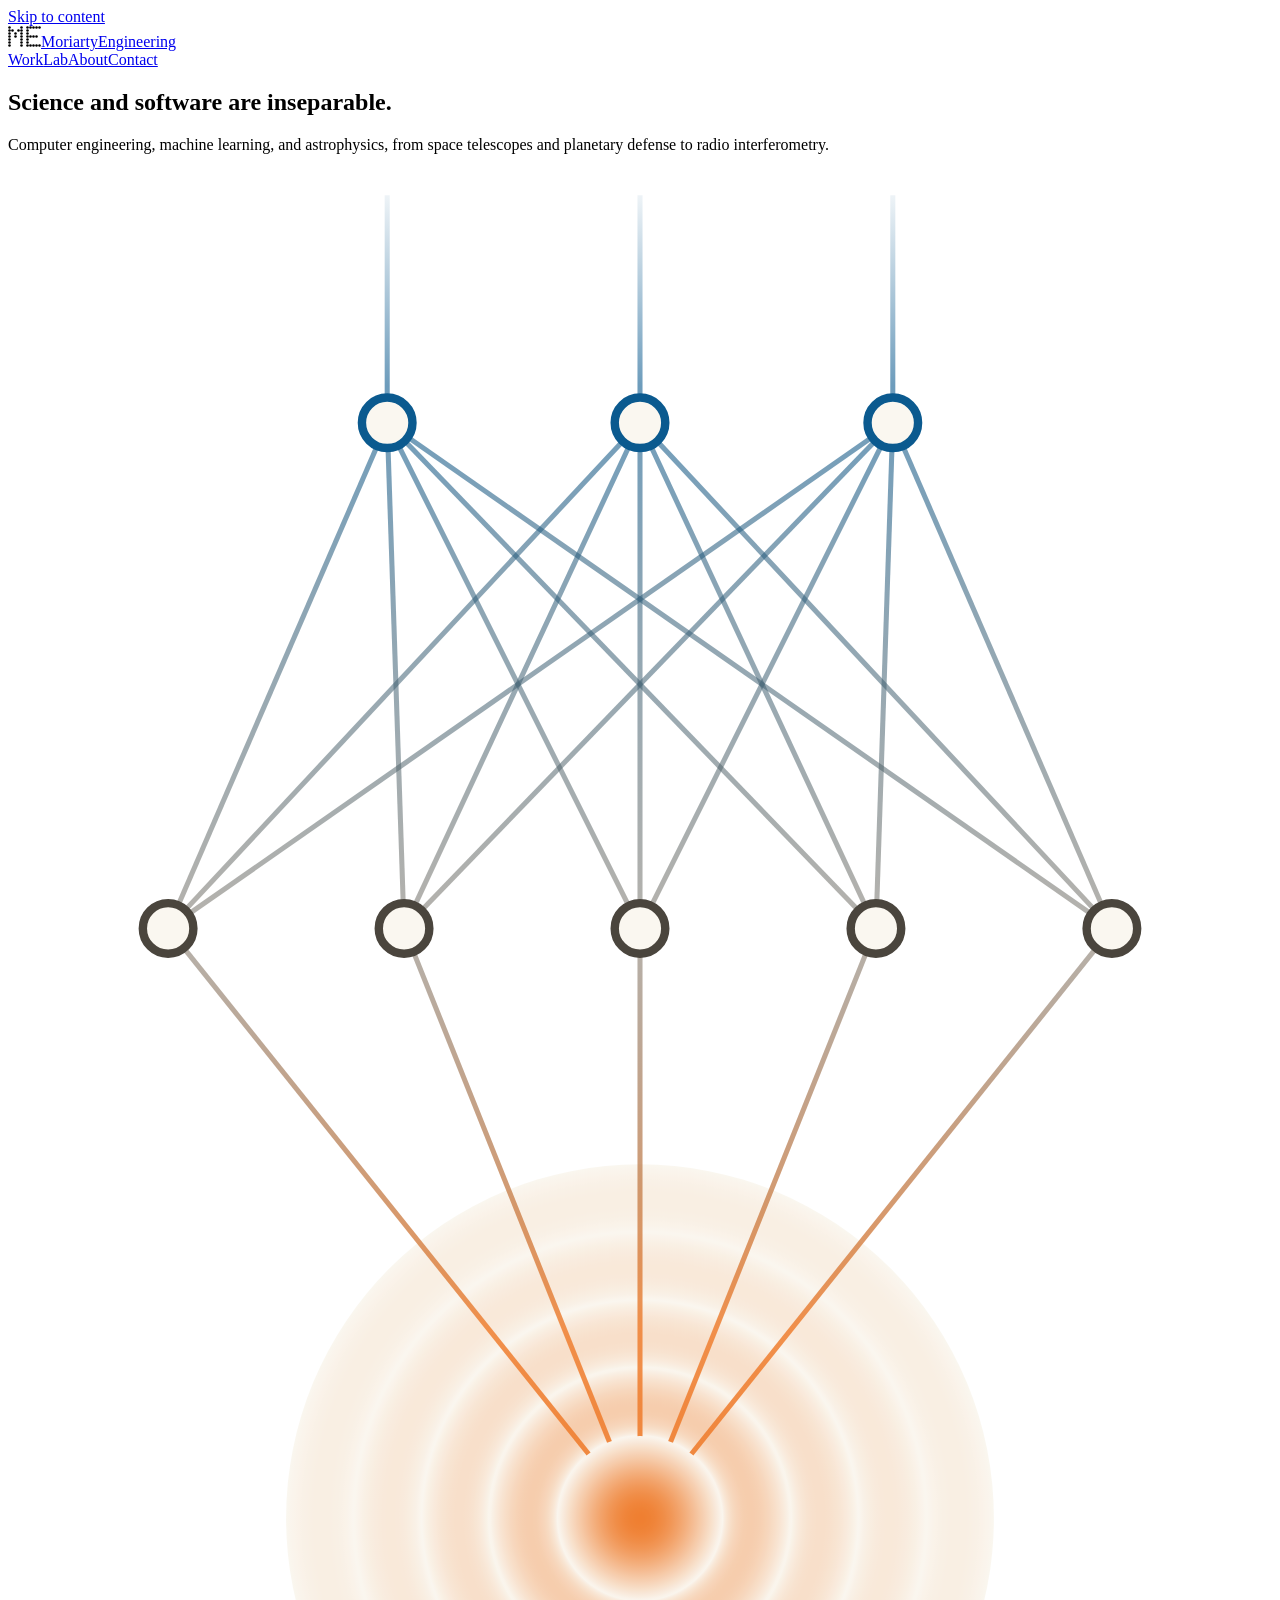
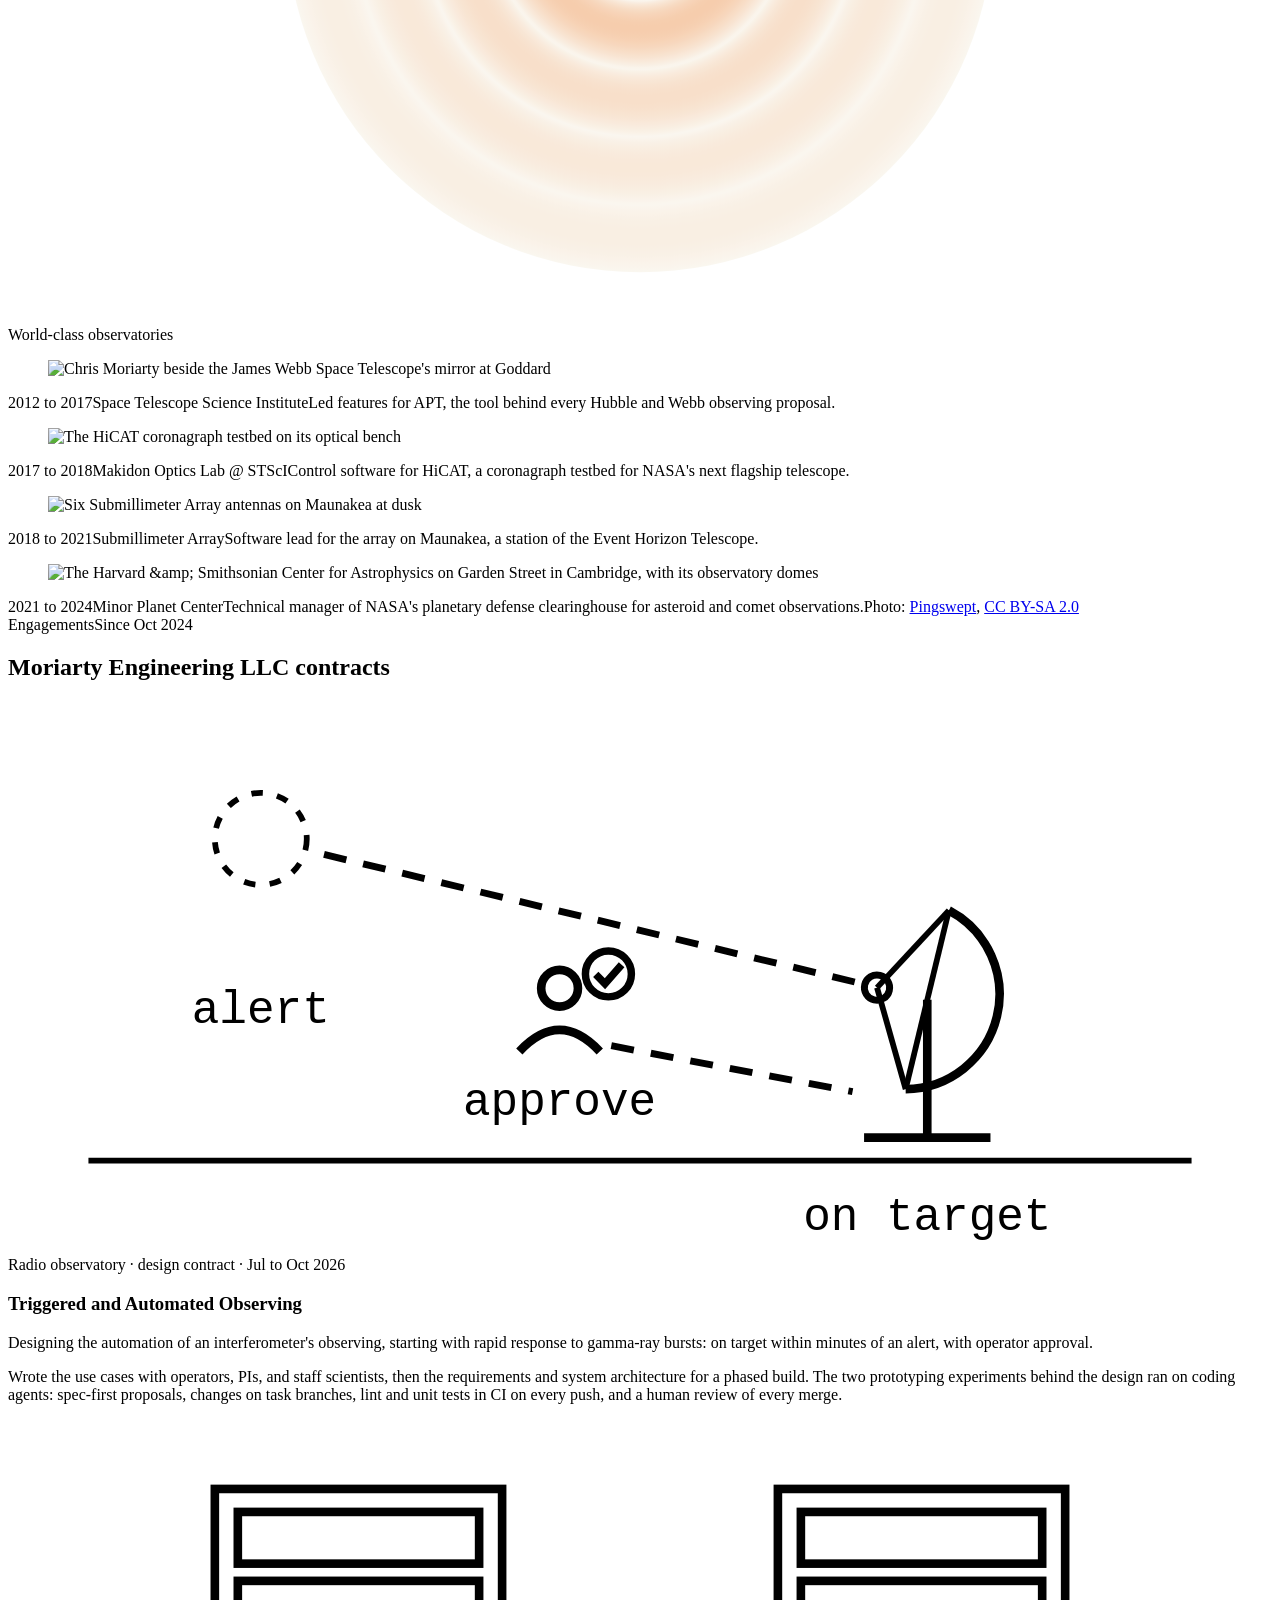
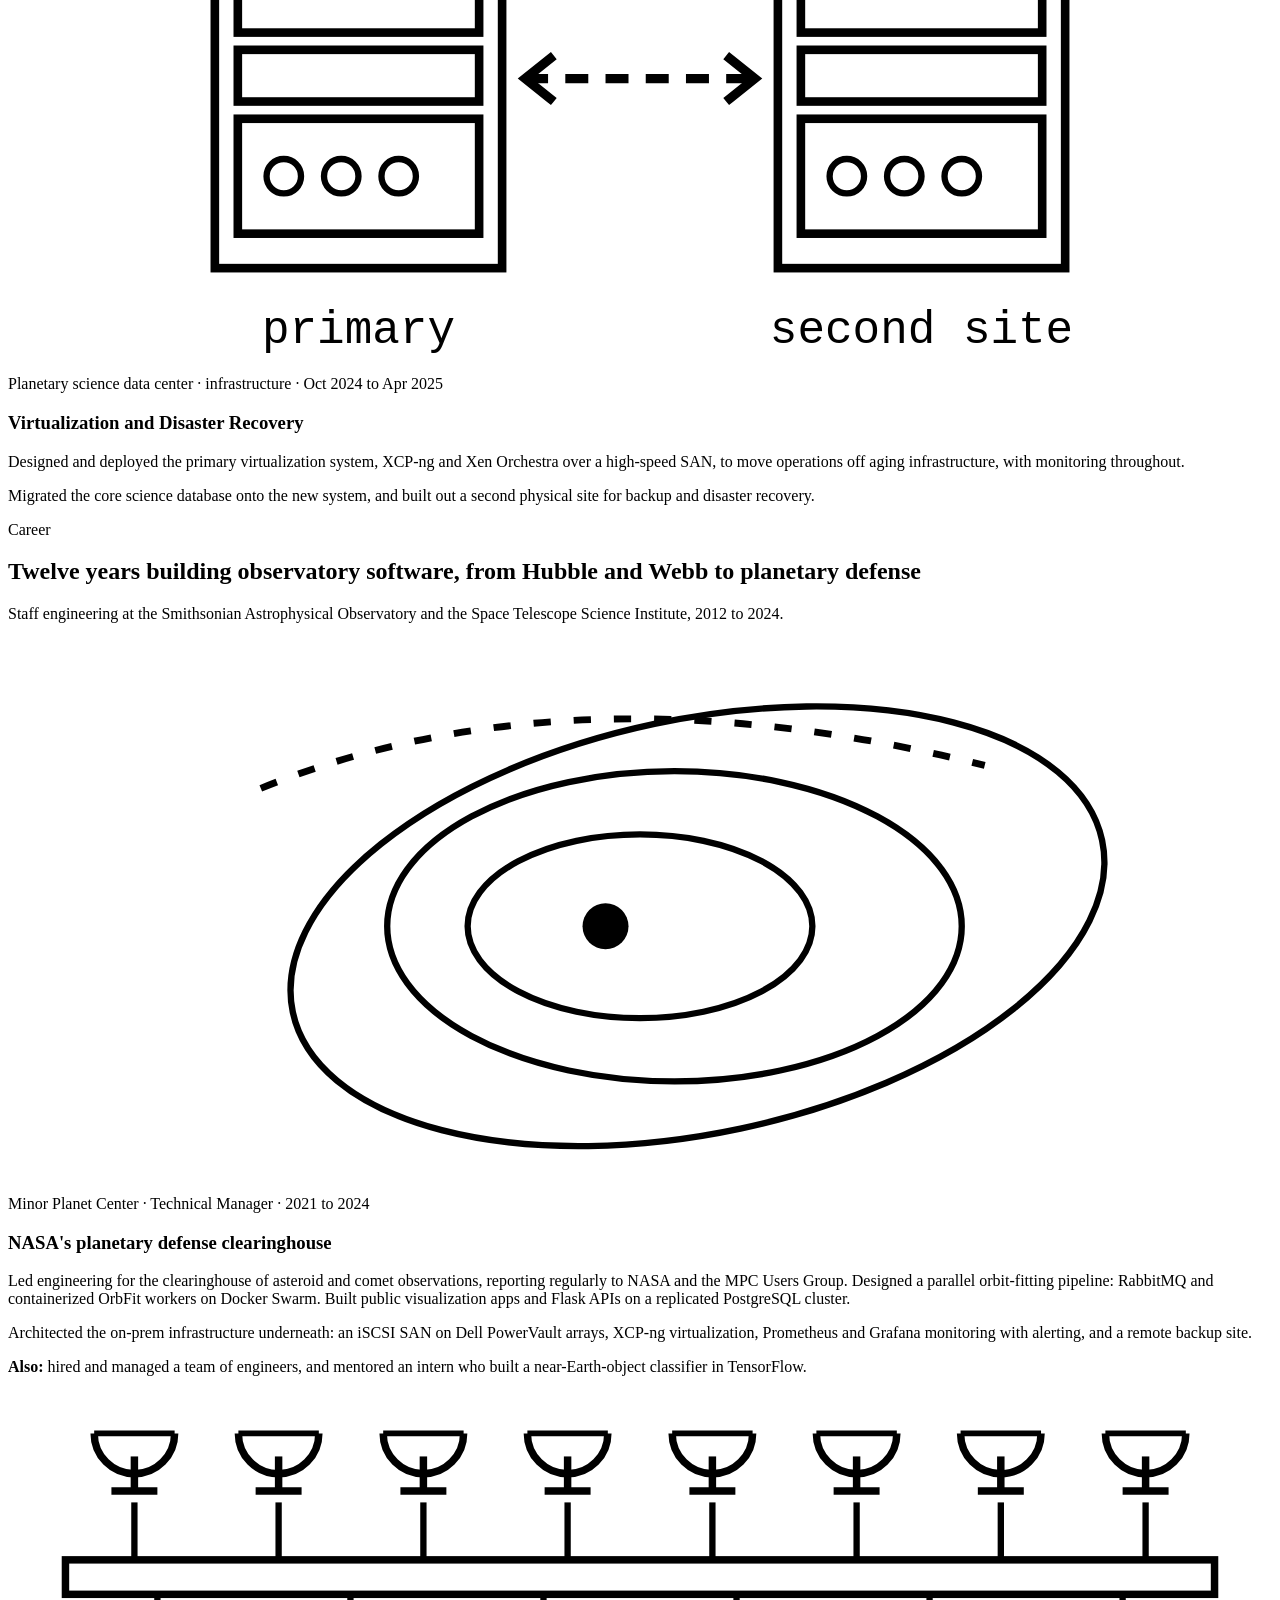
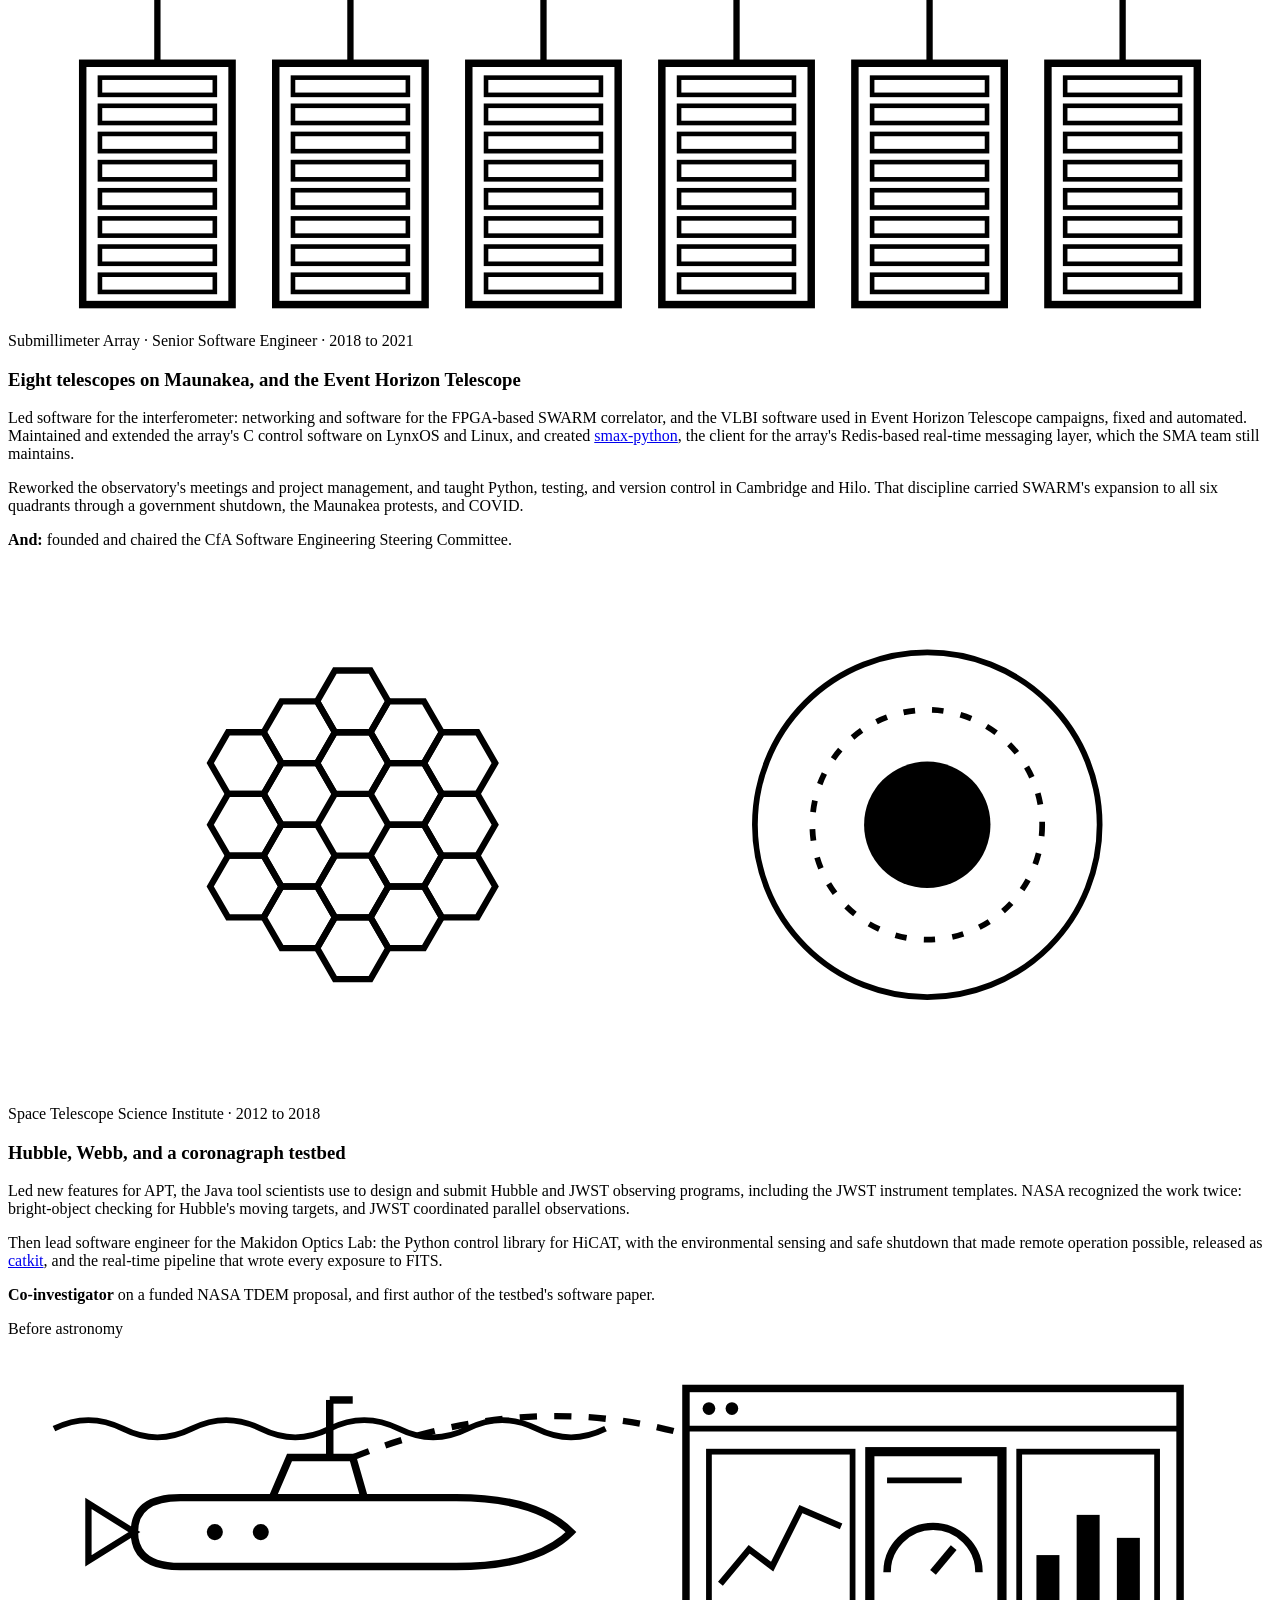
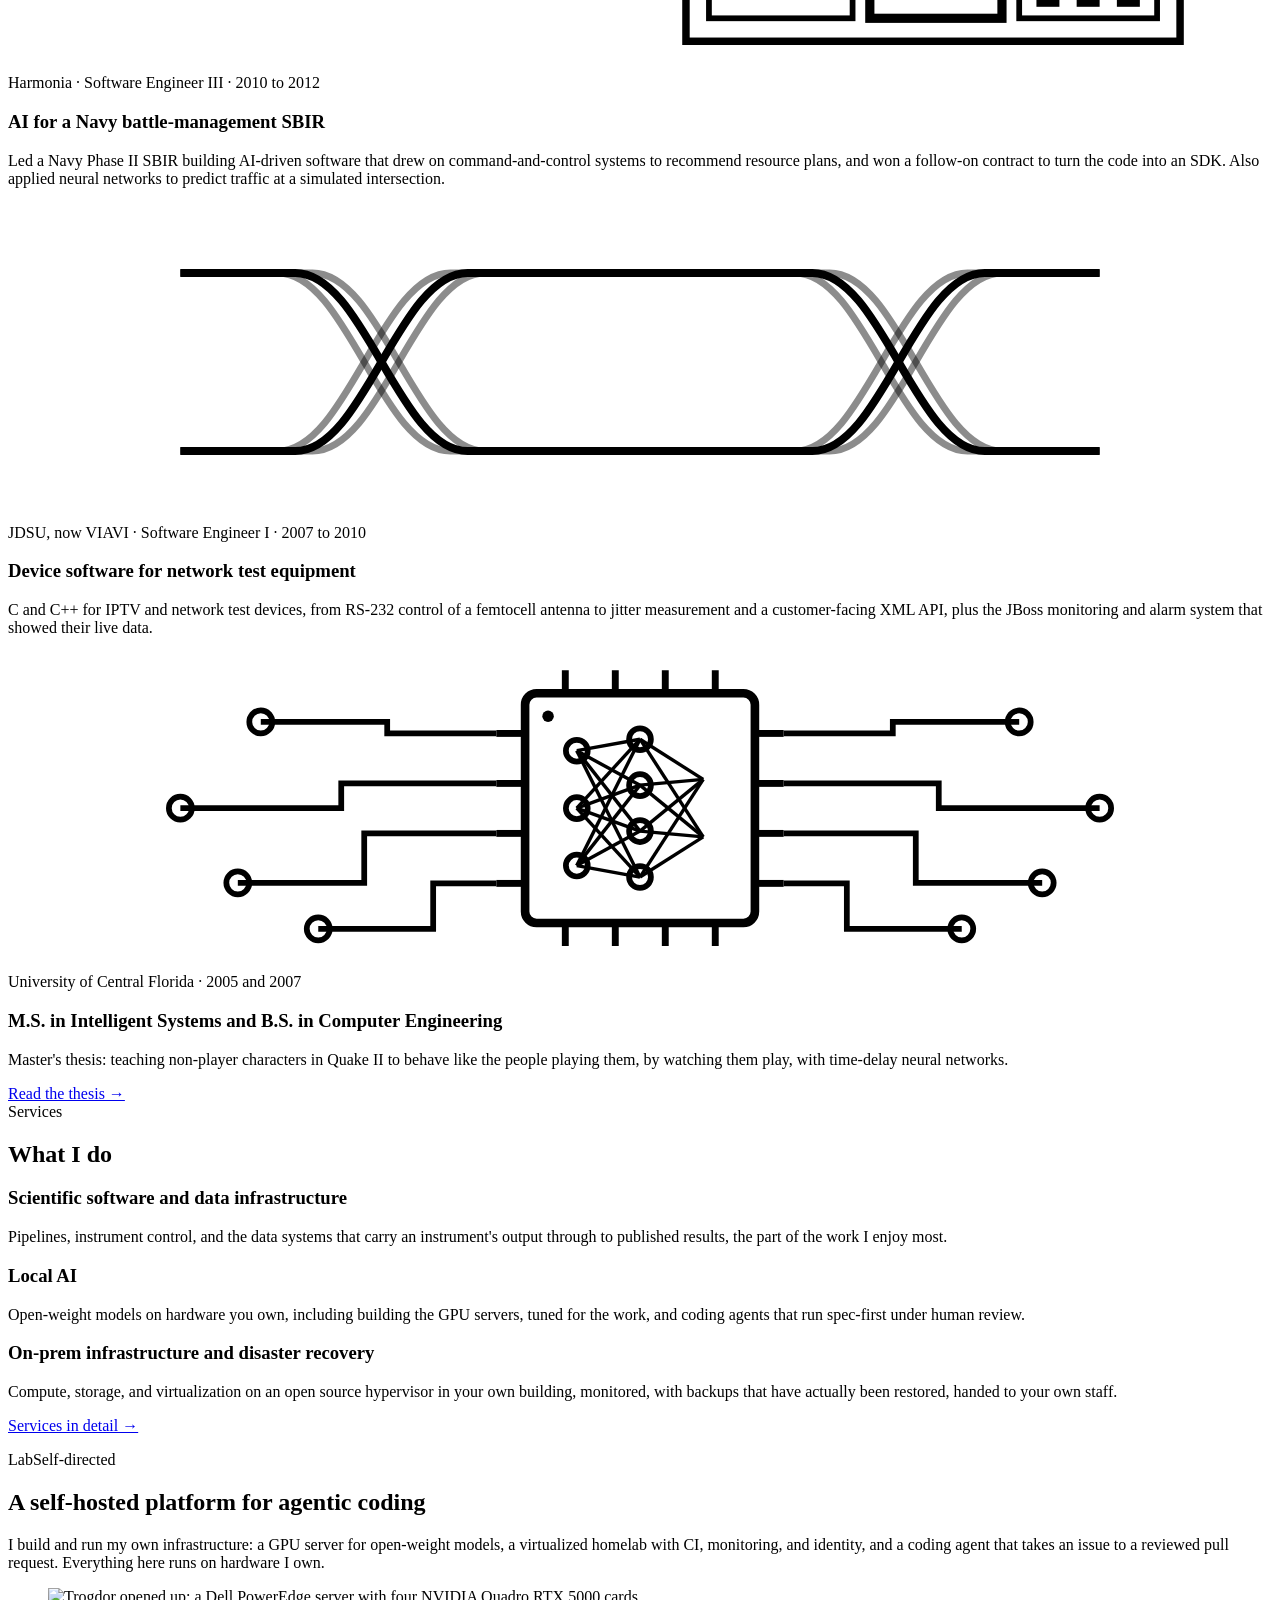
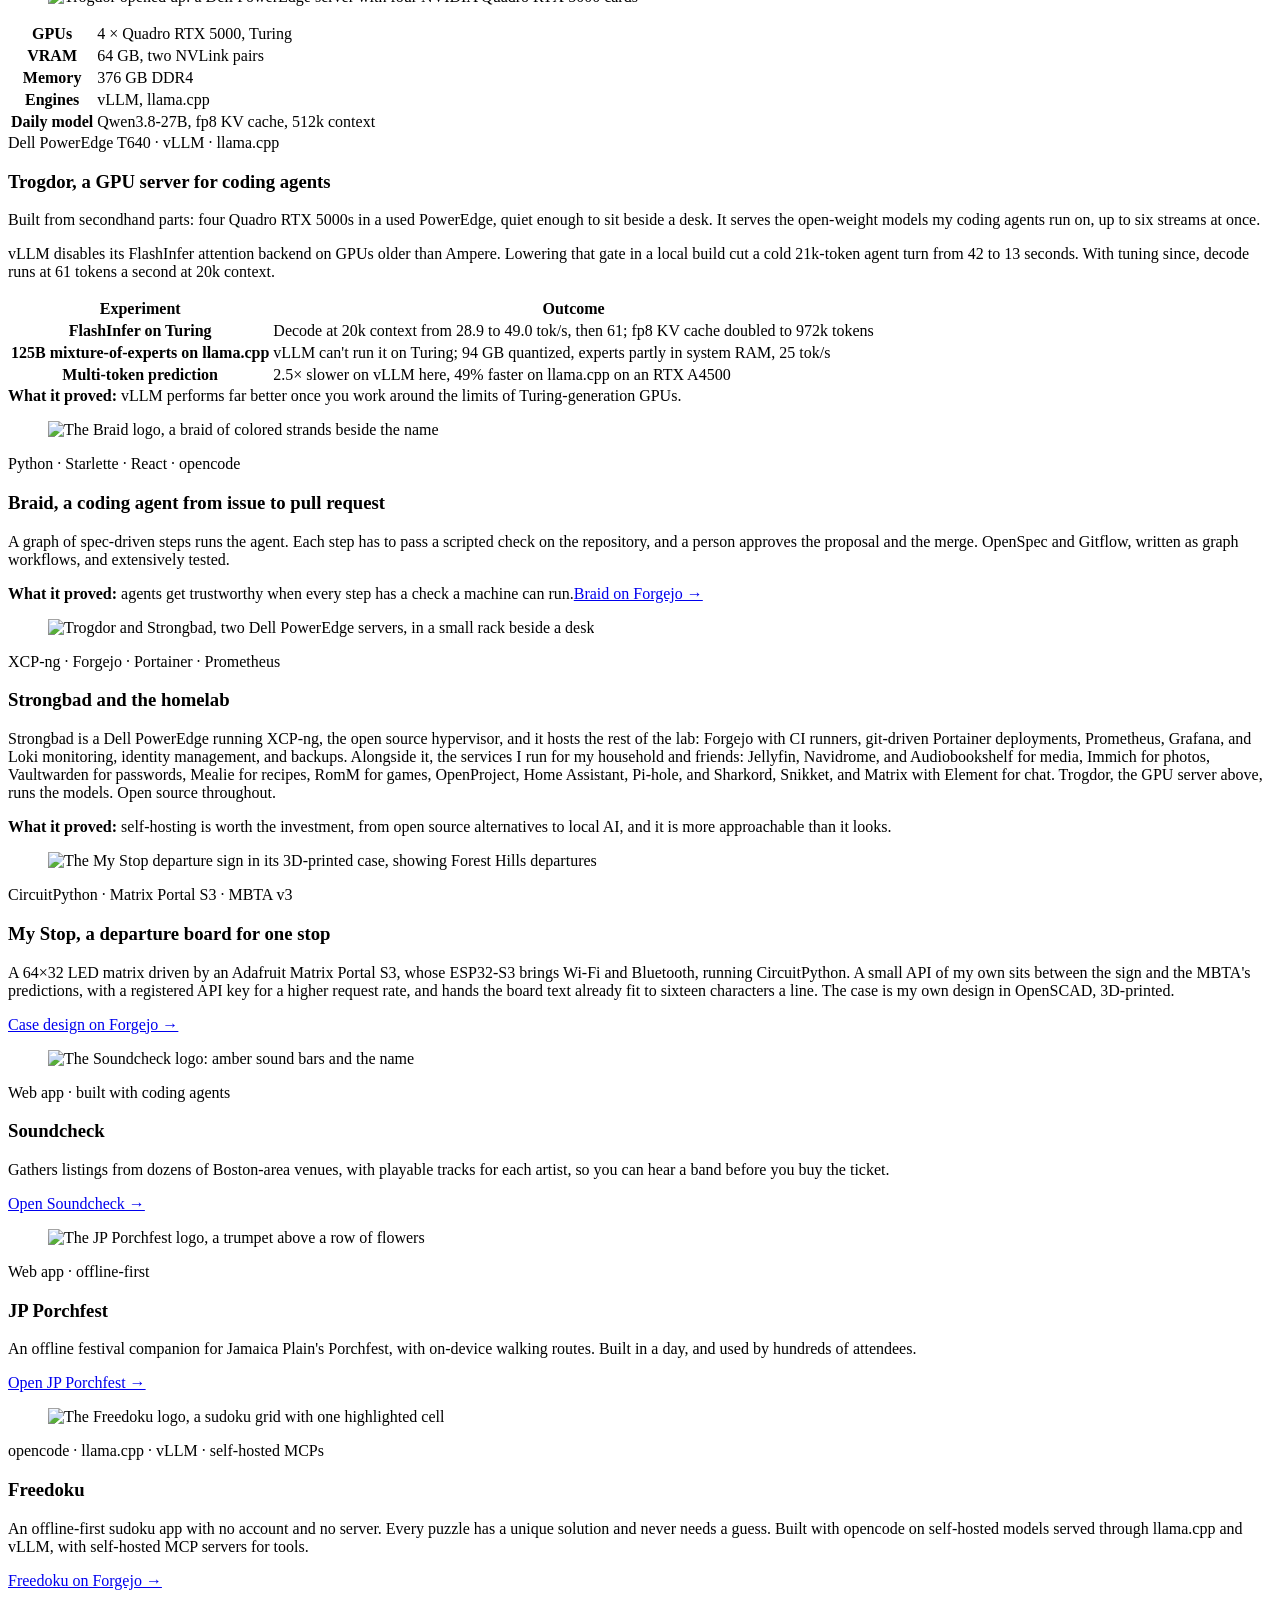
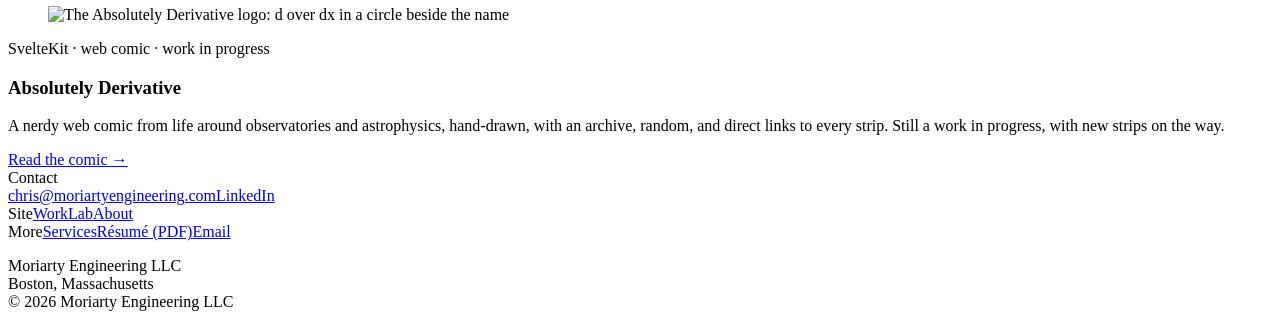
==== commit 7048cbdf: "Publish llc-homepage 724e787" ====
--- a/site/index.html
+++ b/site/index.html
@@ -1,2 +1,2 @@
 <!DOCTYPE html><html lang="en"><head><meta charset="utf-8"><meta name="viewport" content="width=device-width, initial-scale=1"><title>Moriarty Engineering · Science and software are inseparable</title><meta name="description" content="Christopher Moriarty's engineering practice in Boston: observatory software, research computing, and AI-assisted engineering, from space telescopes and planetary defense to radio interferometry."><link rel="canonical" href="https://www.moriartyengineering.com/"><link rel="icon" href="/favicon.svg" type="image/svg+xml"><link rel="sitemap" href="/sitemap-index.xml"><meta name="theme-color" content="#FAF7F0"><meta property="og:type" content="website"><meta property="og:site_name" content="Moriarty Engineering"><meta property="og:title" content="Moriarty Engineering · Science and software are inseparable"><meta property="og:description" content="Christopher Moriarty's engineering practice in Boston: observatory software, research computing, and AI-assisted engineering, from space telescopes and planetary defense to radio interferometry."><meta property="og:url" content="https://www.moriartyengineering.com/"><meta property="og:image" content="https://www.moriartyengineering.com/og.jpg"><meta property="og:image:alt" content="Six Submillimeter Array antennas on Maunakea at dusk"><meta name="twitter:card" content="summary_large_image"><link rel="stylesheet" href="/_astro/Base.parntuEh.css"></head><body><a class="skip" href="#main">Skip to content</a><div class="shell"><header class="mast"><a class="lockup" href="/" aria-label="Moriarty Engineering, home"><svg class="mono" viewBox="0 0 11 7" width="33" height="21" aria-hidden="true" focusable="false"><circle cx="0.5" cy="0.5" r="0.42"></circle><circle cx="4.5" cy="0.5" r="0.42"></circle><circle cx="0.5" cy="1.5" r="0.42"></circle><circle cx="1.5" cy="1.5" r="0.42"></circle><circle cx="3.5" cy="1.5" r="0.42"></circle><circle cx="4.5" cy="1.5" r="0.42"></circle><circle cx="0.5" cy="2.5" r="0.42"></circle><circle cx="2.5" cy="2.5" r="0.42"></circle><circle cx="4.5" cy="2.5" r="0.42"></circle><circle cx="0.5" cy="3.5" r="0.42"></circle><circle cx="2.5" cy="3.5" r="0.42"></circle><circle cx="4.5" cy="3.5" r="0.42"></circle><circle cx="0.5" cy="4.5" r="0.42"></circle><circle cx="4.5" cy="4.5" r="0.42"></circle><circle cx="0.5" cy="5.5" r="0.42"></circle><circle cx="4.5" cy="5.5" r="0.42"></circle><circle cx="0.5" cy="6.5" r="0.42"></circle><circle cx="4.5" cy="6.5" r="0.42"></circle><circle cx="6.5" cy="0.5" r="0.42"></circle><circle cx="7.5" cy="0.5" r="0.42"></circle><circle cx="8.5" cy="0.5" r="0.42"></circle><circle cx="9.5" cy="0.5" r="0.42"></circle><circle cx="10.5" cy="0.5" r="0.42"></circle><circle cx="6.5" cy="1.5" r="0.42"></circle><circle cx="6.5" cy="2.5" r="0.42"></circle><circle cx="6.5" cy="3.5" r="0.42"></circle><circle cx="7.5" cy="3.5" r="0.42"></circle><circle cx="8.5" cy="3.5" r="0.42"></circle><circle cx="9.5" cy="3.5" r="0.42"></circle><circle cx="6.5" cy="4.5" r="0.42"></circle><circle cx="6.5" cy="5.5" r="0.42"></circle><circle cx="6.5" cy="6.5" r="0.42"></circle><circle cx="7.5" cy="6.5" r="0.42"></circle><circle cx="8.5" cy="6.5" r="0.42"></circle><circle cx="9.5" cy="6.5" r="0.42"></circle><circle cx="10.5" cy="6.5" r="0.42"></circle></svg><span><span class="n1">Moriarty</span><span class="n2">Engineering</span></span></a><nav class="primary" aria-label="Primary"><a href="/#work">Work</a><a href="/#lab">Lab</a><a href="/about/">About</a><a href="/#contact">Contact</a></nav></header><main id="main"><section class="hero"><div class="heroTop"><div class="heroText"><h1 class="thesis">Science and software are inseparable.</h1><p class="standfirst">Computer engineering, machine learning, and astrophysics, from space telescopes and planetary defense to radio interferometry.</p></div><div class="heroMark" aria-hidden="true"><svg xmlns="http://www.w3.org/2000/svg" viewBox="0 0 150 206" class="heroMarkSvg"><defs><radialGradient id="heroAiry" gradientUnits="userSpaceOnUse" cx="75" cy="160" r="42"><stop offset="0.0000" stop-color="#ef7f31"/><stop offset="0.0056" stop-color="#ef7f31"/><stop offset="0.0111" stop-color="#ef7f32"/><stop offset="0.0167" stop-color="#ef8032"/><stop offset="0.0222" stop-color="#ef8134"/><stop offset="0.0278" stop-color="#ef8135"/><stop offset="0.0333" stop-color="#ef8337"/><stop offset="0.0389" stop-color="#ef8439"/><stop offset="0.0444" stop-color="#f0853b"/><stop offset="0.0500" stop-color="#f0873e"/><stop offset="0.0556" stop-color="#f08941"/><stop offset="0.0611" stop-color="#f08b44"/><stop offset="0.0667" stop-color="#f08d47"/><stop offset="0.0722" stop-color="#f08f4b"/><stop offset="0.0778" stop-color="#f1924f"/><stop offset="0.0833" stop-color="#f19453"/><stop offset="0.0889" stop-color="#f19757"/><stop offset="0.0944" stop-color="#f19a5c"/><stop offset="0.1000" stop-color="#f29d61"/><stop offset="0.1056" stop-color="#f2a066"/><stop offset="0.1111" stop-color="#f2a36b"/><stop offset="0.1167" stop-color="#f3a770"/><stop offset="0.1222" stop-color="#f3aa76"/><stop offset="0.1278" stop-color="#f3ae7b"/><stop offset="0.1333" stop-color="#f4b181"/><stop offset="0.1389" stop-color="#f4b587"/><stop offset="0.1444" stop-color="#f4b98d"/><stop offset="0.1500" stop-color="#f5bc93"/><stop offset="0.1556" stop-color="#f5c099"/><stop offset="0.1611" stop-color="#f5c49f"/><stop offset="0.1667" stop-color="#f6c8a5"/><stop offset="0.1722" stop-color="#f6ccab"/><stop offset="0.1778" stop-color="#f6cfb1"/><stop offset="0.1833" stop-color="#f7d3b7"/><stop offset="0.1889" stop-color="#f7d7bd"/><stop offset="0.1944" stop-color="#f7dbc3"/><stop offset="0.2000" stop-color="#f8dfc9"/><stop offset="0.2056" stop-color="#f8e3cf"/><stop offset="0.2111" stop-color="#f8e6d6"/><stop offset="0.2167" stop-color="#f9eadc"/><stop offset="0.2222" stop-color="#f9eee2"/><stop offset="0.2278" stop-color="#faf2e9"/><stop offset="0.2333" stop-color="#faf5ed"/><stop offset="0.2389" stop-color="#f9ede1"/><stop offset="0.2444" stop-color="#f9e8d7"/><stop offset="0.2500" stop-color="#f8e3d0"/><stop offset="0.2556" stop-color="#f8dfc9"/><stop offset="0.2611" stop-color="#f7dbc3"/><stop offset="0.2667" stop-color="#f7d8be"/><stop offset="0.2722" stop-color="#f7d5ba"/><stop offset="0.2778" stop-color="#f7d3b7"/><stop offset="0.2833" stop-color="#f7d1b4"/><stop offset="0.2889" stop-color="#f6d0b1"/><stop offset="0.2944" stop-color="#f6ceaf"/><stop offset="0.3000" stop-color="#f6ceae"/><stop offset="0.3056" stop-color="#f6cdad"/><stop offset="0.3111" stop-color="#f6cdad"/><stop offset="0.3167" stop-color="#f6cdad"/><stop offset="0.3222" stop-color="#f6cdae"/><stop offset="0.3278" stop-color="#f6ceaf"/><stop offset="0.3333" stop-color="#f6cfb0"/><stop offset="0.3389" stop-color="#f6d0b2"/><stop offset="0.3444" stop-color="#f7d1b4"/><stop offset="0.3500" stop-color="#f7d3b6"/><stop offset="0.3556" stop-color="#f7d5b9"/><stop offset="0.3611" stop-color="#f7d6bc"/><stop offset="0.3667" stop-color="#f7d8bf"/><stop offset="0.3722" stop-color="#f7dbc3"/><stop offset="0.3778" stop-color="#f8ddc6"/><stop offset="0.3833" stop-color="#f8dfca"/><stop offset="0.3889" stop-color="#f8e2ce"/><stop offset="0.3944" stop-color="#f8e4d2"/><stop offset="0.4000" stop-color="#f9e7d7"/><stop offset="0.4056" stop-color="#f9eadb"/><stop offset="0.4111" stop-color="#f9ede0"/><stop offset="0.4167" stop-color="#f9f0e5"/><stop offset="0.4222" stop-color="#faf4eb"/><stop offset="0.4278" stop-color="#faf5ed"/><stop offset="0.4333" stop-color="#f9f2e7"/><stop offset="0.4389" stop-color="#f9efe3"/><stop offset="0.4444" stop-color="#f9ecdf"/><stop offset="0.4500" stop-color="#f9eadb"/><stop offset="0.4556" stop-color="#f9e8d8"/><stop offset="0.4611" stop-color="#f8e6d5"/><stop offset="0.4667" stop-color="#f8e5d3"/><stop offset="0.4722" stop-color="#f8e3d0"/><stop offset="0.4778" stop-color="#f8e2cf"/><stop offset="0.4833" stop-color="#f8e1cd"/><stop offset="0.4889" stop-color="#f8e0cc"/><stop offset="0.4944" stop-color="#f8e0cb"/><stop offset="0.5000" stop-color="#f8dfca"/><stop offset="0.5056" stop-color="#f8dfca"/><stop offset="0.5111" stop-color="#f8dfca"/><stop offset="0.5167" stop-color="#f8dfca"/><stop offset="0.5222" stop-color="#f8dfca"/><stop offset="0.5278" stop-color="#f8e0cb"/><stop offset="0.5333" stop-color="#f8e0cc"/><stop offset="0.5389" stop-color="#f8e1cd"/><stop offset="0.5444" stop-color="#f8e2ce"/><stop offset="0.5500" stop-color="#f8e3d0"/><stop offset="0.5556" stop-color="#f8e4d1"/><stop offset="0.5611" stop-color="#f8e5d3"/><stop offset="0.5667" stop-color="#f8e6d5"/><stop offset="0.5722" stop-color="#f9e7d7"/><stop offset="0.5778" stop-color="#f9e9da"/><stop offset="0.5833" stop-color="#f9eadc"/><stop offset="0.5889" stop-color="#f9ecdf"/><stop offset="0.5944" stop-color="#f9eee1"/><stop offset="0.6000" stop-color="#f9f0e4"/><stop offset="0.6056" stop-color="#faf2e7"/><stop offset="0.6111" stop-color="#faf4eb"/><stop offset="0.6167" stop-color="#faf6ef"/><stop offset="0.6222" stop-color="#faf5ed"/><stop offset="0.6278" stop-color="#faf3ea"/><stop offset="0.6333" stop-color="#f9f1e7"/><stop offset="0.6389" stop-color="#f9f0e5"/><stop offset="0.6444" stop-color="#f9efe3"/><stop offset="0.6500" stop-color="#f9eee1"/><stop offset="0.6556" stop-color="#f9ede0"/><stop offset="0.6611" stop-color="#f9ecde"/><stop offset="0.6667" stop-color="#f9ebdd"/><stop offset="0.6722" stop-color="#f9eadc"/><stop offset="0.6778" stop-color="#f9eadb"/><stop offset="0.6833" stop-color="#f9e9da"/><stop offset="0.6889" stop-color="#f9e9da"/><stop offset="0.6944" stop-color="#f9e9d9"/><stop offset="0.7000" stop-color="#f9e9d9"/><stop offset="0.7056" stop-color="#f9e9d9"/><stop offset="0.7111" stop-color="#f9e9d9"/><stop offset="0.7167" stop-color="#f9e9d9"/><stop offset="0.7222" stop-color="#f9e9da"/><stop offset="0.7278" stop-color="#f9e9da"/><stop offset="0.7333" stop-color="#f9eadb"/><stop offset="0.7389" stop-color="#f9eadc"/><stop offset="0.7444" stop-color="#f9ebdd"/><stop offset="0.7500" stop-color="#f9ebde"/><stop offset="0.7556" stop-color="#f9ecdf"/><stop offset="0.7611" stop-color="#f9ede0"/><stop offset="0.7667" stop-color="#f9eee1"/><stop offset="0.7722" stop-color="#f9efe3"/><stop offset="0.7778" stop-color="#f9f0e4"/><stop offset="0.7833" stop-color="#f9f1e6"/><stop offset="0.7889" stop-color="#faf2e8"/><stop offset="0.7944" stop-color="#faf3ea"/><stop offset="0.8000" stop-color="#faf4ec"/><stop offset="0.8056" stop-color="#faf6ee"/><stop offset="0.8111" stop-color="#faf6ef"/><stop offset="0.8167" stop-color="#faf5ed"/><stop offset="0.8222" stop-color="#faf4ec"/><stop offset="0.8278" stop-color="#faf3ea"/><stop offset="0.8333" stop-color="#faf3e9"/><stop offset="0.8389" stop-color="#faf2e8"/><stop offset="0.8444" stop-color="#f9f1e7"/><stop offset="0.8500" stop-color="#f9f1e6"/><stop offset="0.8556" stop-color="#f9f0e5"/><stop offset="0.8611" stop-color="#f9f0e5"/><stop offset="0.8667" stop-color="#f9f0e4"/><stop offset="0.8722" stop-color="#f9efe4"/><stop offset="0.8778" stop-color="#f9efe3"/><stop offset="0.8833" stop-color="#f9efe3"/><stop offset="0.8889" stop-color="#f9efe3"/><stop offset="0.8944" stop-color="#f9efe3"/><stop offset="0.9000" stop-color="#f9efe3"/><stop offset="0.9056" stop-color="#f9efe3"/><stop offset="0.9111" stop-color="#f9efe3"/><stop offset="0.9167" stop-color="#f9efe3"/><stop offset="0.9222" stop-color="#f9efe3"/><stop offset="0.9278" stop-color="#f9efe4"/><stop offset="0.9333" stop-color="#f9f0e4"/><stop offset="0.9389" stop-color="#f9f0e5"/><stop offset="0.9444" stop-color="#f9f0e6"/><stop offset="0.9500" stop-color="#f9f1e6"/><stop offset="0.9556" stop-color="#f9f1e7"/><stop offset="0.9611" stop-color="#faf2e8"/><stop offset="0.9667" stop-color="#faf2e9"/><stop offset="0.9722" stop-color="#faf3ea"/><stop offset="0.9778" stop-color="#faf4eb"/><stop offset="0.9833" stop-color="#faf4ec"/><stop offset="0.9889" stop-color="#faf5ed"/><stop offset="0.9944" stop-color="#faf6ee"/><stop offset="1.0000" stop-color="#faf7f0"/></radialGradient><linearGradient id="heroBeam" gradientUnits="userSpaceOnUse" x1="0" y1="0" x2="0" y2="160"><stop offset="0" stop-color="#0B5A8F" stop-opacity="0"/><stop offset="0.16" stop-color="#0B5A8F" stop-opacity="0.6"/><stop offset="0.56" stop-color="#6B655A" stop-opacity="0.5"/><stop offset="0.86" stop-color="#EF7F31" stop-opacity="0.85"/><stop offset="1" stop-color="#EF7F31" stop-opacity="0.95"/></linearGradient></defs><circle cx="75" cy="160" r="42" fill="url(#heroAiry)"/><g fill="none" stroke="url(#heroBeam)" stroke-width="0.6"><path d="M45 3L45 30"/><path d="M75 3L75 30"/><path d="M105 3L105 30"/><path d="M45 30L19 90"/><path d="M45 30L47 90"/><path d="M45 30L75 90"/><path d="M45 30L103 90"/><path d="M45 30L131 90"/><path d="M75 30L19 90"/><path d="M75 30L47 90"/><path d="M75 30L75 90"/><path d="M75 30L103 90"/><path d="M75 30L131 90"/><path d="M105 30L19 90"/><path d="M105 30L47 90"/><path d="M105 30L75 90"/><path d="M105 30L103 90"/><path d="M105 30L131 90"/><path d="M19 90L75 160"/><path d="M47 90L75 160"/><path d="M75 90L75 160"/><path d="M103 90L75 160"/><path d="M131 90L75 160"/></g><circle cx="75" cy="160" r="9.77" fill="url(#heroAiry)"/><g fill="#FAF7F0" stroke="#0B5A8F" stroke-width="1"><circle cx="45" cy="30" r="3"/><circle cx="75" cy="30" r="3"/><circle cx="105" cy="30" r="3"/></g><g fill="#FAF7F0" stroke="#4A453D" stroke-width="1"><circle cx="19" cy="90" r="3"/><circle cx="47" cy="90" r="3"/><circle cx="75" cy="90" r="3"/><circle cx="103" cy="90" r="3"/><circle cx="131" cy="90" r="3"/></g></svg>
-</div></div><p class="galLabel">World-class observatories</p><div class="gallery"><article class="plate" style="--accent:var(--blue)"><figure data-photo="stsci"><img src="/_astro/stsci.D6Ae-i13_Z1kuuqS.webp" srcset="/_astro/stsci.D6Ae-i13_Z23NSBM.webp 360w, /_astro/stsci.D6Ae-i13_14Uehk.webp 720w, /_astro/stsci.D6Ae-i13_Q5SvV.webp 1080w" alt="Chris Moriarty beside the James Webb Space Telescope's mirror at Goddard" sizes="(max-width: 480px) 100vw, (max-width: 900px) 50vw, 270px" loading="lazy" decoding="async" width="1125" height="2000"></figure><div class="cap"><span class="yr">2012 to 2017</span><span class="who">Space Telescope Science Institute</span><span class="what">Led features for APT, the tool behind every Hubble and Webb observing proposal.</span></div></article><article class="plate" style="--accent:var(--amber)"><figure data-photo="hicat"><img src="/_astro/hicat.DiuxW8uF_Z1ylHv4.webp" srcset="/_astro/hicat.DiuxW8uF_Z22UR6a.webp 360w, /_astro/hicat.DiuxW8uF_ZmYdP9.webp 720w, /_astro/hicat.DiuxW8uF_1wm7OP.webp 1080w" alt="The HiCAT coronagraph testbed on its optical bench" sizes="(max-width: 480px) 100vw, (max-width: 900px) 50vw, 270px" loading="lazy" decoding="async" width="1920" height="1440"></figure><div class="cap"><span class="yr">2017 to 2018</span><span class="who">Makidon Optics Lab @ STScI</span><span class="what">Control software for HiCAT, a coronagraph testbed for NASA's next flagship telescope.</span></div></article><article class="plate" style="--accent:var(--green)"><figure data-photo="sma"><img src="/_astro/sma.DhNMrlvJ_Z1ioPnw.webp" srcset="/_astro/sma.DhNMrlvJ_Z25bLFY.webp 360w, /_astro/sma.DhNMrlvJ_ZoME2y.webp 720w, /_astro/sma.DhNMrlvJ_PcJpP.webp 1080w" alt="Six Submillimeter Array antennas on Maunakea at dusk" sizes="(max-width: 480px) 100vw, (max-width: 900px) 50vw, 270px" loading="lazy" decoding="async" width="1920" height="1440"></figure><div class="cap"><span class="yr">2018 to 2021</span><span class="who">Submillimeter Array</span><span class="what">Software lead for the array on Maunakea, a station of the Event Horizon Telescope.</span></div></article><article class="plate" style="--accent:var(--ink)"><figure data-photo="cfa"><img src="/_astro/cfa.DYHaPgwv_Z1h9a91.webp" srcset="/_astro/cfa.DYHaPgwv_Z2mqVdA.webp 360w, /_astro/cfa.DYHaPgwv_ZAW7IJ.webp 720w, /_astro/cfa.DYHaPgwv_2ktyVo.webp 1080w" alt="The Harvard &amp;amp; Smithsonian Center for Astrophysics on Garden Street in Cambridge, with its observatory domes" sizes="(max-width: 480px) 100vw, (max-width: 900px) 50vw, 270px" loading="lazy" decoding="async" width="2272" height="1704"></figure><div class="cap"><span class="yr">2021 to 2024</span><span class="who">Minor Planet Center</span><span class="what">Technical manager of NASA's planetary defense clearinghouse for asteroid and comet observations.</span><span class="credit">Photo: <a href="https://commons.wikimedia.org/wiki/File:Center_for_Astrophysics_at_Harvard.jpg">Pingswept</a>, <a href="https://creativecommons.org/licenses/by-sa/2.0/">CC BY-SA 2.0</a></span></div></article></div></section><div class="band" id="work"><div class="rail">Engagements<span class="sub">Since Oct 2024</span></div><div class="stack tight"><h2 class="sec">Moriarty Engineering LLC contracts</h2><div class="cards"><article class="card"><div class="labFig"><svg viewBox="0 0 220 96" role="img" aria-label="A gamma-ray burst with two jets, an operator approving the alert, and a radio dish pointed at the burst" fill="none" stroke="currentColor" stroke-width="1.5"><g stroke="var(--blue)" stroke-width="1.3"><g transform="rotate(13.6 44 24)"><polygon points="44,24 41.5,4 46.5,4" fill="var(--blue)" stroke="none"></polygon><polygon points="44,24 41.5,44 46.5,44" fill="var(--blue)" stroke="none"></polygon></g><circle cx="44" cy="24" r="8" stroke-dasharray="2 2.5" stroke-width="1"></circle><circle cx="44" cy="24" r="3.6" fill="var(--blue)" stroke="none"></circle></g><line x1="55" y1="26.7" x2="149" y2="49.3" stroke-dasharray="4 3" stroke-width="1.2"></line><g transform="translate(160 52) rotate(-76.4)"><path d="M-16 0 A16.5 16.5 0 0 0 16 0"></path><line x1="-16" y1="0" x2="16" y2="0" stroke-width="1"></line><line x1="-16" y1="0" x2="0" y2="-9" stroke-width="1"></line><line x1="16" y1="0" x2="0" y2="-9" stroke-width="1"></line><circle cx="0" cy="-9" r="2.2" fill="var(--card)" stroke-width="1.2"></circle></g><line x1="160" y1="52" x2="160" y2="76"></line><line x1="149" y1="76" x2="171" y2="76"></line><circle cx="96" cy="50" r="3.2"></circle><path d="M89 61 Q96 53.5 103 61"></path><circle cx="104.5" cy="47.5" r="4" stroke="var(--blue)" fill="var(--card)" stroke-width="1.3"></circle><path d="M102.3 47.6 L103.9 49.2 L106.8 45.9" stroke="var(--blue)" stroke-width="1.3"></path><path d="M105 60 L147 68" stroke-dasharray="4 3" stroke-width="1.2"></path><line x1="14" y1="80" x2="206" y2="80" stroke-width="1" stroke="var(--hairline)"></line><g fill="currentColor" stroke="none" font-family="ui-monospace, SF Mono, Menlo, monospace" font-size="8" text-anchor="middle"><text x="44" y="56">alert</text><text x="96" y="72">approve</text><text x="160" y="92">on target</text></g></svg></div><div class="txt"><span class="kicker">Radio observatory · design contract · Jul to Oct 2026</span><h3 class="item">Triggered and Automated Observing</h3><div class="cardBody"><p>Designing the automation of an interferometer's observing, starting with rapid response to gamma-ray bursts: on target within minutes of an alert, with operator approval.</p><p>Wrote the use cases with operators, PIs, and staff scientists, then the requirements and system architecture for a phased build. The two prototyping experiments behind the design ran on coding agents: spec-first proposals, changes on task branches, lint and unit tests in CI on every push, and a human review of every merge.</p></div></div></article><article class="card"><div class="labFig"><svg viewBox="0 0 220 96" role="img" aria-label="A primary server rack replicating to a second rack at another site" fill="none" stroke="currentColor" stroke-width="1.5"><rect x="36" y="12" width="50" height="66" fill="var(--card)"></rect><rect x="40" y="16" width="42" height="9"></rect><circle cx="75" cy="20.5" r="1.6" fill="var(--green)" stroke="none"></circle><rect x="40" y="28" width="42" height="9"></rect><circle cx="75" cy="32.5" r="1.6" fill="var(--green)" stroke="none"></circle><rect x="40" y="40" width="42" height="9"></rect><circle cx="75" cy="44.5" r="1.6" fill="var(--green)" stroke="none"></circle><rect x="40" y="52" width="42" height="20"></rect><circle cx="48" cy="62" r="3" stroke-width="1.1"></circle><circle cx="58" cy="62" r="3" stroke-width="1.1"></circle><circle cx="68" cy="62" r="3" stroke-width="1.1"></circle><rect x="134" y="12" width="50" height="66" fill="var(--card)"></rect><rect x="138" y="16" width="42" height="9"></rect><circle cx="173" cy="20.5" r="1.6" fill="var(--green)" stroke="none"></circle><rect x="138" y="28" width="42" height="9"></rect><circle cx="173" cy="32.5" r="1.6" fill="var(--green)" stroke="none"></circle><rect x="138" y="40" width="42" height="9"></rect><circle cx="173" cy="44.5" r="1.6" fill="var(--green)" stroke="none"></circle><rect x="138" y="52" width="42" height="20"></rect><circle cx="146" cy="62" r="3" stroke-width="1.1"></circle><circle cx="156" cy="62" r="3" stroke-width="1.1"></circle><circle cx="166" cy="62" r="3" stroke-width="1.1"></circle><path d="M90 45 L130 45" stroke="var(--amber)" stroke-width="1.6" stroke-dasharray="4 3"></path><path d="M95 41 L90 45 L95 49 M125 41 L130 45 L125 49" stroke="var(--amber)" stroke-width="1.6"></path><g fill="currentColor" stroke="none" font-family="ui-monospace, SF Mono, Menlo, monospace" font-size="8" text-anchor="middle"><text x="61" y="91">primary</text><text x="159" y="91">second site</text></g></svg></div><div class="txt"><span class="kicker">Planetary science data center · infrastructure · Oct 2024 to Apr 2025</span><h3 class="item">Virtualization and Disaster Recovery</h3><div class="cardBody"><p>Designed and deployed the primary virtualization system, XCP-ng and Xen Orchestra over a high-speed SAN, to move operations off aging infrastructure, with monitoring throughout.</p><p>Migrated the core science database onto the new system, and built out a second physical site for backup and disaster recovery.</p></div></div></article></div></div></div><div class="band"><div class="rail">Career</div><div class="stack tight"><h2 class="sec">Twelve years building observatory software, from Hubble and Webb to planetary defense</h2><p class="lede">Staff engineering at the Smithsonian Astrophysical Observatory and the Space Telescope Science Institute, 2012 to 2024.</p><div class="cards"><article class="card"><div class="labFig"><svg viewBox="0 0 220 96" role="img" aria-label="Orbital ellipses around the Sun, with a run of observations plotted along an asteroid track" fill="none" stroke="currentColor" stroke-width="1.4"><circle cx="104" cy="50" r="4" fill="currentColor" stroke="none"></circle><ellipse cx="110" cy="50" rx="30" ry="16" stroke-width="1.1"></ellipse><ellipse cx="116" cy="50" rx="50" ry="27" stroke-width="1.1"></ellipse><ellipse cx="120" cy="50" rx="72" ry="36" stroke-width="1.1" transform="rotate(-12 120 50)"></ellipse><path d="M44 26 Q 98 4 170 22" stroke="var(--blue)" stroke-dasharray="3 4" stroke-width="1.2"></path><g fill="var(--blue)" stroke="none"><circle cx="52" cy="23" r="2.3"></circle><circle cx="76" cy="15" r="2.3"></circle><circle cx="102" cy="12" r="2.3"></circle><circle cx="128" cy="13" r="2.3"></circle><circle cx="152" cy="17" r="2.3"></circle><circle cx="168" cy="21" r="2.3"></circle></g></svg></div><div class="txt"><span class="kicker">Minor Planet Center · Technical Manager · 2021 to 2024</span><h3 class="item">NASA's planetary defense clearinghouse</h3><div class="cardBody"><p>Led engineering for the clearinghouse of asteroid and comet observations, reporting regularly to NASA and the MPC Users Group. Designed a parallel orbit-fitting pipeline: RabbitMQ and containerized OrbFit workers on Docker Swarm. Built public visualization apps and Flask APIs on a replicated PostgreSQL cluster.</p><p>Architected the on-prem infrastructure underneath: an iSCSI SAN on Dell PowerVault arrays, XCP-ng virtualization, Prometheus and Grafana monitoring with alerting, and a remote backup site.</p><span class="proved"><b>Also:</b> hired and managed a team of engineers, and mentored an intern who built a near-Earth-object classifier in TensorFlow.</span></div></div></article><article class="card"><div class="labFig"><svg viewBox="0 0 220 96" role="img" aria-label="Eight radio dishes feeding a block down converter that fans out to six racks of FPGA boards, one per correlator quadrant" fill="none" stroke="currentColor" stroke-width="1.3"><path d="M15.0 10 A7 7 0 0 0 29.0 10"></path><line x1="15.0" y1="10" x2="29.0" y2="10" stroke-width="1"></line><line x1="22.0" y1="14" x2="22.0" y2="20"></line><line x1="18.0" y1="20" x2="26.0" y2="20"></line><path d="M40.1 10 A7 7 0 0 0 54.1 10"></path><line x1="40.1" y1="10" x2="54.1" y2="10" stroke-width="1"></line><line x1="47.1" y1="14" x2="47.1" y2="20"></line><line x1="43.1" y1="20" x2="51.1" y2="20"></line><path d="M65.3 10 A7 7 0 0 0 79.3 10"></path><line x1="65.3" y1="10" x2="79.3" y2="10" stroke-width="1"></line><line x1="72.3" y1="14" x2="72.3" y2="20"></line><line x1="68.3" y1="20" x2="76.3" y2="20"></line><path d="M90.4 10 A7 7 0 0 0 104.4 10"></path><line x1="90.4" y1="10" x2="104.4" y2="10" stroke-width="1"></line><line x1="97.4" y1="14" x2="97.4" y2="20"></line><line x1="93.4" y1="20" x2="101.4" y2="20"></line><path d="M115.6 10 A7 7 0 0 0 129.6 10"></path><line x1="115.6" y1="10" x2="129.6" y2="10" stroke-width="1"></line><line x1="122.6" y1="14" x2="122.6" y2="20"></line><line x1="118.6" y1="20" x2="126.6" y2="20"></line><path d="M140.7 10 A7 7 0 0 0 154.7 10"></path><line x1="140.7" y1="10" x2="154.7" y2="10" stroke-width="1"></line><line x1="147.7" y1="14" x2="147.7" y2="20"></line><line x1="143.7" y1="20" x2="151.7" y2="20"></line><path d="M165.8 10 A7 7 0 0 0 179.8 10"></path><line x1="165.8" y1="10" x2="179.8" y2="10" stroke-width="1"></line><line x1="172.8" y1="14" x2="172.8" y2="20"></line><line x1="168.8" y1="20" x2="176.8" y2="20"></line><path d="M191.0 10 A7 7 0 0 0 205.0 10"></path><line x1="191.0" y1="10" x2="205.0" y2="10" stroke-width="1"></line><line x1="198.0" y1="14" x2="198.0" y2="20"></line><line x1="194.0" y1="20" x2="202.0" y2="20"></line><g stroke="var(--green)" stroke-width="1.1"><line x1="22.0" y1="22" x2="22.0" y2="32"></line><line x1="47.1" y1="22" x2="47.1" y2="32"></line><line x1="72.3" y1="22" x2="72.3" y2="32"></line><line x1="97.4" y1="22" x2="97.4" y2="32"></line><line x1="122.6" y1="22" x2="122.6" y2="32"></line><line x1="147.7" y1="22" x2="147.7" y2="32"></line><line x1="172.8" y1="22" x2="172.8" y2="32"></line><line x1="198.0" y1="22" x2="198.0" y2="32"></line></g><rect x="10" y="32" width="200" height="6" fill="var(--card)"></rect><g stroke="var(--green)" stroke-width="1.1"><line x1="26.0" y1="38" x2="26.0" y2="50"></line><line x1="59.6" y1="38" x2="59.6" y2="50"></line><line x1="93.2" y1="38" x2="93.2" y2="50"></line><line x1="126.8" y1="38" x2="126.8" y2="50"></line><line x1="160.4" y1="38" x2="160.4" y2="50"></line><line x1="194.0" y1="38" x2="194.0" y2="50"></line></g><rect x="13.0" y="50" width="26" height="42" fill="var(--card)"></rect><rect x="16.0" y="52.5" width="20" height="3" stroke-width=".8"></rect><rect x="16.0" y="57.4" width="20" height="3" stroke-width=".8"></rect><rect x="16.0" y="62.3" width="20" height="3" stroke-width=".8"></rect><rect x="16.0" y="67.2" width="20" height="3" stroke-width=".8"></rect><rect x="16.0" y="72.1" width="20" height="3" stroke-width=".8"></rect><rect x="16.0" y="77.0" width="20" height="3" stroke-width=".8"></rect><rect x="16.0" y="81.9" width="20" height="3" stroke-width=".8"></rect><rect x="16.0" y="86.8" width="20" height="3" stroke-width=".8"></rect><rect x="46.6" y="50" width="26" height="42" fill="var(--card)"></rect><rect x="49.6" y="52.5" width="20" height="3" stroke-width=".8"></rect><rect x="49.6" y="57.4" width="20" height="3" stroke-width=".8"></rect><rect x="49.6" y="62.3" width="20" height="3" stroke-width=".8"></rect><rect x="49.6" y="67.2" width="20" height="3" stroke-width=".8"></rect><rect x="49.6" y="72.1" width="20" height="3" stroke-width=".8"></rect><rect x="49.6" y="77.0" width="20" height="3" stroke-width=".8"></rect><rect x="49.6" y="81.9" width="20" height="3" stroke-width=".8"></rect><rect x="49.6" y="86.8" width="20" height="3" stroke-width=".8"></rect><rect x="80.2" y="50" width="26" height="42" fill="var(--card)"></rect><rect x="83.2" y="52.5" width="20" height="3" stroke-width=".8"></rect><rect x="83.2" y="57.4" width="20" height="3" stroke-width=".8"></rect><rect x="83.2" y="62.3" width="20" height="3" stroke-width=".8"></rect><rect x="83.2" y="67.2" width="20" height="3" stroke-width=".8"></rect><rect x="83.2" y="72.1" width="20" height="3" stroke-width=".8"></rect><rect x="83.2" y="77.0" width="20" height="3" stroke-width=".8"></rect><rect x="83.2" y="81.9" width="20" height="3" stroke-width=".8"></rect><rect x="83.2" y="86.8" width="20" height="3" stroke-width=".8"></rect><rect x="113.8" y="50" width="26" height="42" fill="var(--card)"></rect><rect x="116.8" y="52.5" width="20" height="3" stroke-width=".8"></rect><rect x="116.8" y="57.4" width="20" height="3" stroke-width=".8"></rect><rect x="116.8" y="62.3" width="20" height="3" stroke-width=".8"></rect><rect x="116.8" y="67.2" width="20" height="3" stroke-width=".8"></rect><rect x="116.8" y="72.1" width="20" height="3" stroke-width=".8"></rect><rect x="116.8" y="77.0" width="20" height="3" stroke-width=".8"></rect><rect x="116.8" y="81.9" width="20" height="3" stroke-width=".8"></rect><rect x="116.8" y="86.8" width="20" height="3" stroke-width=".8"></rect><rect x="147.4" y="50" width="26" height="42" fill="var(--card)"></rect><rect x="150.4" y="52.5" width="20" height="3" stroke-width=".8"></rect><rect x="150.4" y="57.4" width="20" height="3" stroke-width=".8"></rect><rect x="150.4" y="62.3" width="20" height="3" stroke-width=".8"></rect><rect x="150.4" y="67.2" width="20" height="3" stroke-width=".8"></rect><rect x="150.4" y="72.1" width="20" height="3" stroke-width=".8"></rect><rect x="150.4" y="77.0" width="20" height="3" stroke-width=".8"></rect><rect x="150.4" y="81.9" width="20" height="3" stroke-width=".8"></rect><rect x="150.4" y="86.8" width="20" height="3" stroke-width=".8"></rect><rect x="181.0" y="50" width="26" height="42" fill="var(--card)"></rect><rect x="184.0" y="52.5" width="20" height="3" stroke-width=".8"></rect><rect x="184.0" y="57.4" width="20" height="3" stroke-width=".8"></rect><rect x="184.0" y="62.3" width="20" height="3" stroke-width=".8"></rect><rect x="184.0" y="67.2" width="20" height="3" stroke-width=".8"></rect><rect x="184.0" y="72.1" width="20" height="3" stroke-width=".8"></rect><rect x="184.0" y="77.0" width="20" height="3" stroke-width=".8"></rect><rect x="184.0" y="81.9" width="20" height="3" stroke-width=".8"></rect><rect x="184.0" y="86.8" width="20" height="3" stroke-width=".8"></rect></svg></div><div class="txt"><span class="kicker">Submillimeter Array · Senior Software Engineer · 2018 to 2021</span><h3 class="item">Eight telescopes on Maunakea, and the Event Horizon Telescope</h3><div class="cardBody"><p>Led software for the interferometer: networking and software for the FPGA-based SWARM correlator, and the VLBI software used in Event Horizon Telescope campaigns, fixed and automated. Maintained and extended the array's C control software on LynxOS and Linux, and created <a href="https://github.com/Smithsonian/smax-python">smax-python</a>, the client for the array's Redis-based real-time messaging layer, which the SMA team still maintains.</p><p>Reworked the observatory's meetings and project management, and taught Python, testing, and version control in Cambridge and Hilo. That discipline carried SWARM's expansion to all six quadrants through a government shutdown, the Maunakea protests, and COVID.</p><span class="proved"><b>And:</b> founded and chaired the CfA Software Engineering Steering Committee.</span></div></div></article><article class="card"><div class="labFig"><svg viewBox="0 0 220 96" role="img" aria-label="A segmented hexagonal telescope mirror beside a coronagraph mask hiding a star so a faint planet shows" fill="none" stroke="currentColor" stroke-width="1.4"><g stroke-width="1.1"><polygon points="47.60,37.26 44.50,42.63 38.30,42.63 35.20,37.26 38.30,31.89 44.50,31.89"></polygon><polygon points="47.60,48.00 44.50,53.37 38.30,53.37 35.20,48.00 38.30,42.63 44.50,42.63"></polygon><polygon points="47.60,58.74 44.50,64.11 38.30,64.11 35.20,58.74 38.30,53.37 44.50,53.37"></polygon><polygon points="56.90,31.89 53.80,37.26 47.60,37.26 44.50,31.89 47.60,26.52 53.80,26.52"></polygon><polygon points="56.90,42.63 53.80,48.00 47.60,48.00 44.50,42.63 47.60,37.26 53.80,37.26"></polygon><polygon points="56.90,53.37 53.80,58.74 47.60,58.74 44.50,53.37 47.60,48.00 53.80,48.00"></polygon><polygon points="56.90,64.11 53.80,69.48 47.60,69.48 44.50,64.11 47.60,58.74 53.80,58.74"></polygon><polygon points="66.20,26.52 63.10,31.89 56.90,31.89 53.80,26.52 56.90,21.15 63.10,21.15"></polygon><polygon points="66.20,37.26 63.10,42.63 56.90,42.63 53.80,37.26 56.90,31.89 63.10,31.89"></polygon><polygon points="66.20,58.74 63.10,64.11 56.90,64.11 53.80,58.74 56.90,53.37 63.10,53.37"></polygon><polygon points="66.20,69.48 63.10,74.85 56.90,74.85 53.80,69.48 56.90,64.11 63.10,64.11"></polygon><polygon points="75.50,31.89 72.40,37.26 66.20,37.26 63.10,31.89 66.20,26.52 72.40,26.52"></polygon><polygon points="75.50,42.63 72.40,48.00 66.20,48.00 63.10,42.63 66.20,37.26 72.40,37.26"></polygon><polygon points="75.50,53.37 72.40,58.74 66.20,58.74 63.10,53.37 66.20,48.00 72.40,48.00"></polygon><polygon points="75.50,64.11 72.40,69.48 66.20,69.48 63.10,64.11 66.20,58.74 72.40,58.74"></polygon><polygon points="84.80,37.26 81.70,42.63 75.50,42.63 72.40,37.26 75.50,31.89 81.70,31.89"></polygon><polygon points="84.80,48.00 81.70,53.37 75.50,53.37 72.40,48.00 75.50,42.63 81.70,42.63"></polygon><polygon points="84.80,58.74 81.70,64.11 75.50,64.11 72.40,58.74 75.50,53.37 81.70,53.37"></polygon></g><circle cx="160" cy="48" r="30" stroke="var(--hairline)" stroke-width="1"></circle><circle cx="160" cy="48" r="20" stroke="var(--hairline)" stroke-width="1" stroke-dasharray="2 3"></circle><circle cx="160" cy="48" r="11" fill="currentColor" stroke="none"></circle><circle cx="183" cy="33" r="2.6" fill="var(--blue)" stroke="none"></circle></svg></div><div class="txt"><span class="kicker">Space Telescope Science Institute · 2012 to 2018</span><h3 class="item">Hubble, Webb, and a coronagraph testbed</h3><div class="cardBody"><p>Led new features for APT, the Java tool scientists use to design and submit Hubble and JWST observing programs, including the JWST instrument templates. NASA recognized the work twice: bright-object checking for Hubble's moving targets, and JWST coordinated parallel observations.</p><p>Then lead software engineer for the Makidon Optics Lab: the Python control library for HiCAT, with the environmental sensing and safe shutdown that made remote operation possible, released as <a href="https://github.com/spacetelescope/catkit">catkit</a>, and the real-time pipeline that wrote every exposure to FITS.</p><span class="proved"><b>Co-investigator</b> on a funded NASA TDEM proposal, and first author of the testbed's software paper.</span></div></div></article></div><p class="galLabel">Before astronomy</p><div class="cards mini"><article class="card"><div class="labFig"><svg viewBox="0 0 220 55" role="img" aria-label="A submarine below the waterline, linked to a mission dashboard of widget tiles, one highlighted as a recommendation" fill="none" stroke="currentColor" stroke-width="1.3"><path d="M8 13 Q 14 10 20 13 Q 26 16 32 13 Q 38 10 44 13 Q 50 16 56 13 Q 62 10 68 13 Q 74 16 80 13 Q 86 10 92 13 Q 98 16 104 13" stroke="var(--border)" stroke-width="1"></path><path d="M22 31 Q22 25 30 25 L78 25 Q92 25 98 31 Q92 37 78 37 L30 37 Q22 37 22 31 Z" fill="var(--card)"></path><path d="M46 25 L49 18 L60 18 L62 25" fill="var(--card)"></path><line x1="56" y1="18" x2="56" y2="8"></line><line x1="56" y1="8" x2="60" y2="8"></line><path d="M22 31 L14 26 L14 36 Z" fill="var(--card)" stroke-width="1.1"></path><circle cx="36" cy="31" r="1.4" fill="currentColor" stroke="none"></circle><circle cx="44" cy="31" r="1.4" fill="currentColor" stroke="none"></circle><path d="M60 18 Q 90 6 118 14" stroke="var(--blue)" stroke-width="1.1" stroke-dasharray="3 3"></path><rect x="118" y="6" width="86" height="44" fill="var(--card)"></rect><line x1="118" y1="13" x2="204" y2="13" stroke-width="1"></line><circle cx="122" cy="9.5" r="1.1" fill="currentColor" stroke="none"></circle><circle cx="126" cy="9.5" r="1.1" fill="currentColor" stroke="none"></circle><rect x="122" y="17" width="25" height="29" stroke-width="1"></rect><polyline points="124,40 129,34 133,37 138,27 145,30" stroke-width="1.1"></polyline><rect x="150" y="17" width="23" height="29" stroke="var(--blue)" stroke-width="1.6"></rect><path d="M153 38 A8 8 0 0 1 169 38" stroke="var(--blue)" stroke-width="1.3"></path><line x1="161" y1="38" x2="164.6" y2="33.7" stroke="var(--blue)" stroke-width="1.3"></line><line x1="153" y1="22" x2="166" y2="22" stroke="var(--blue)" stroke-width="1"></line><rect x="176" y="17" width="24" height="29" stroke-width="1"></rect><rect x="179" y="35" width="4" height="9" fill="currentColor" stroke="none"></rect><rect x="186" y="28" width="4" height="16" fill="currentColor" stroke="none"></rect><rect x="193" y="32" width="4" height="12" fill="currentColor" stroke="none"></rect></svg></div><div class="txt"><span class="kicker">Harmonia · Software Engineer III · 2010 to 2012</span><h3 class="item">AI for a Navy battle-management SBIR</h3><div class="cardBody"><p>Led a Navy Phase II SBIR building AI-driven software that drew on command-and-control systems to recommend resource plans, and won a follow-on contract to turn the code into an SDK. Also applied neural networks to predict traffic at a simulated intersection.</p></div></div></article><article class="card"><div class="labFig"><svg viewBox="0 0 220 55" role="img" aria-label="An eye diagram, the overlapped traces a network test instrument uses to show signal quality and jitter" fill="none" stroke="currentColor" stroke-width="1.4"><g stroke="var(--blue)" stroke-width="1.2"><path d="M30 12 L47 12 C 59 12, 65 43, 77 43 L137 43 C 149 43, 155 12, 167 12 L190 12" stroke-opacity="0.45"></path><path d="M30 43 L47 43 C 59 43, 65 12, 77 12 L137 12 C 149 12, 155 43, 167 43 L190 43" stroke-opacity="0.45"></path><path d="M30 12 L53 12 C 65 12, 71 43, 83 43 L143 43 C 155 43, 161 12, 173 12 L190 12" stroke-opacity="0.45"></path><path d="M30 43 L53 43 C 65 43, 71 12, 83 12 L143 12 C 155 12, 161 43, 173 43 L190 43" stroke-opacity="0.45"></path></g><g stroke-width="1.4"><path d="M30 12 L50 12 C 62 12, 68 43, 80 43 L140 43 C 152 43, 158 12, 170 12 L190 12" stroke-opacity="1"></path><path d="M30 43 L50 43 C 62 43, 68 12, 80 12 L140 12 C 152 12, 158 43, 170 43 L190 43" stroke-opacity="1"></path></g></svg></div><div class="txt"><span class="kicker">JDSU, now VIAVI · Software Engineer I · 2007 to 2010</span><h3 class="item">Device software for network test equipment</h3><div class="cardBody"><p>C and C++ for IPTV and network test devices, from RS-232 control of a femtocell antenna to jitter measurement and a customer-facing XML API, plus the JBoss monitoring and alarm system that showed their live data.</p></div></div></article><article class="card"><div class="labFig"><svg viewBox="0 0 220 55" role="img" aria-label="A microchip whose die is drawn as a small neural network, with circuit traces running out to vias" fill="none" stroke="currentColor" stroke-width="1.2"><g stroke="var(--border)" stroke-width="1"><path d="M85 14 H66 V12 H44"></path><path d="M85 22.7 H58 V27 H30"></path><path d="M85 31.4 H62 V40 H40"></path><path d="M85 40.1 H74 V48 H54"></path><path d="M135 14 H154 V12 H176"></path><path d="M135 22.7 H162 V27 H190"></path><path d="M135 31.4 H158 V40 H180"></path><path d="M135 40.1 H146 V48 H166"></path></g><circle cx="44" cy="12" r="2" fill="var(--card)" stroke="var(--border)" stroke-width="1"></circle><circle cx="30" cy="27" r="2" fill="var(--card)" stroke="var(--border)" stroke-width="1"></circle><circle cx="40" cy="40" r="2" fill="var(--card)" stroke="var(--border)" stroke-width="1"></circle><circle cx="54" cy="48" r="2" fill="var(--card)" stroke="var(--border)" stroke-width="1"></circle><circle cx="176" cy="12" r="2" fill="var(--card)" stroke="var(--border)" stroke-width="1"></circle><circle cx="190" cy="27" r="2" fill="var(--card)" stroke="var(--border)" stroke-width="1"></circle><circle cx="180" cy="40" r="2" fill="var(--card)" stroke="var(--border)" stroke-width="1"></circle><circle cx="166" cy="48" r="2" fill="var(--card)" stroke="var(--border)" stroke-width="1"></circle><line x1="85" y1="14.0" x2="90" y2="14.0"></line><line x1="130" y1="14.0" x2="135" y2="14.0"></line><line x1="97.0" y1="3" x2="97.0" y2="7"></line><line x1="97.0" y1="47" x2="97.0" y2="51"></line><line x1="85" y1="22.7" x2="90" y2="22.7"></line><line x1="130" y1="22.7" x2="135" y2="22.7"></line><line x1="105.7" y1="3" x2="105.7" y2="7"></line><line x1="105.7" y1="47" x2="105.7" y2="51"></line><line x1="85" y1="31.4" x2="90" y2="31.4"></line><line x1="130" y1="31.4" x2="135" y2="31.4"></line><line x1="114.4" y1="3" x2="114.4" y2="7"></line><line x1="114.4" y1="47" x2="114.4" y2="51"></line><line x1="85" y1="40.1" x2="90" y2="40.1"></line><line x1="130" y1="40.1" x2="135" y2="40.1"></line><line x1="123.1" y1="3" x2="123.1" y2="7"></line><line x1="123.1" y1="47" x2="123.1" y2="51"></line><rect x="90" y="7" width="40" height="40" rx="2" fill="var(--card)" stroke-width="1.5"></rect><circle cx="94" cy="11" r="1" fill="currentColor" stroke="none"></circle><g stroke="var(--border)" stroke-width=".6"><line x1="99" y1="17" x2="110" y2="15"></line><line x1="99" y1="17" x2="110" y2="23"></line><line x1="99" y1="17" x2="110" y2="31"></line><line x1="99" y1="17" x2="110" y2="39"></line><line x1="99" y1="27" x2="110" y2="15"></line><line x1="99" y1="27" x2="110" y2="23"></line><line x1="99" y1="27" x2="110" y2="31"></line><line x1="99" y1="27" x2="110" y2="39"></line><line x1="99" y1="37" x2="110" y2="15"></line><line x1="99" y1="37" x2="110" y2="23"></line><line x1="99" y1="37" x2="110" y2="31"></line><line x1="99" y1="37" x2="110" y2="39"></line><line x1="110" y1="15" x2="121" y2="22"></line><line x1="110" y1="15" x2="121" y2="32"></line><line x1="110" y1="23" x2="121" y2="22"></line><line x1="110" y1="23" x2="121" y2="32"></line><line x1="110" y1="31" x2="121" y2="22"></line><line x1="110" y1="31" x2="121" y2="32"></line><line x1="110" y1="39" x2="121" y2="22"></line><line x1="110" y1="39" x2="121" y2="32"></line></g><circle cx="99" cy="17" r="1.9" fill="var(--card)" stroke="currentColor" stroke-width="1"></circle><circle cx="99" cy="27" r="1.9" fill="var(--card)" stroke="currentColor" stroke-width="1"></circle><circle cx="99" cy="37" r="1.9" fill="var(--card)" stroke="currentColor" stroke-width="1"></circle><circle cx="110" cy="15" r="1.9" fill="var(--card)" stroke="currentColor" stroke-width="1"></circle><circle cx="110" cy="23" r="1.9" fill="var(--card)" stroke="currentColor" stroke-width="1"></circle><circle cx="110" cy="31" r="1.9" fill="var(--card)" stroke="currentColor" stroke-width="1"></circle><circle cx="110" cy="39" r="1.9" fill="var(--card)" stroke="currentColor" stroke-width="1"></circle><circle cx="121" cy="22" r="1.9" fill="var(--blue)" stroke="none" stroke-width="1"></circle><circle cx="121" cy="32" r="1.9" fill="var(--blue)" stroke="none" stroke-width="1"></circle></svg></div><div class="txt"><span class="kicker">University of Central Florida · 2005 and 2007</span><h3 class="item">M.S. in Intelligent Systems and B.S. in Computer Engineering</h3><div class="cardBody"><p>Master's thesis: teaching non-player characters in Quake II to behave like the people playing them, by watching them play, with time-delay neural networks.</p><a class="more" href="https://stars.library.ucf.edu/etd/3269/" target="_blank" rel="noopener">Read the thesis →</a></div></div></article></div></div></div><div class="band"><div class="rail">Services</div><div class="stack tight"><h2 class="sec">What I do</h2><div class="lines"><div class="line"><div><h3 class="item">Scientific software and data infrastructure</h3><p>Pipelines, instrument control, and the data systems that carry an instrument's output through to published results, the part of the work I enjoy most.</p></div></div><div class="line"><div><h3 class="item">Local AI</h3><p>Open-weight models on hardware you own, including building the GPU servers, tuned for the work, and coding agents that run spec-first under human review.</p></div></div><div class="line"><div><h3 class="item">On-prem infrastructure and disaster recovery</h3><p>Compute, storage, and virtualization on an open source hypervisor in your own building, monitored, with backups that have actually been restored, handed to your own staff.</p></div></div></div><p><a href="/services/">Services in detail →</a></p></div></div><div class="band" id="lab"><div class="rail">Lab<span class="sub">Self-directed</span></div><div class="stack tight"><h2 class="sec">A self-hosted platform for agentic coding</h2><p class="lede">I build and run my own infrastructure: a GPU server for open-weight models, a virtualized homelab with CI, monitoring, and identity, and a coding agent that takes an issue to a reviewed pull request. Everything here runs on hardware I own.</p><div class="lab"><article class="labFeature"><div class="labStage"><figure class="stagePhoto tall" data-photo="gpu"><img src="/_astro/gpu.D5UhyHy6_16xHb1.webp" srcset="/_astro/gpu.D5UhyHy6_Z8i5fU.webp 400w, /_astro/gpu.D5UhyHy6_2njVGk.webp 800w" alt="Trogdor opened up: a Dell PowerEdge server with four NVIDIA Quadro RTX 5000 cards" sizes="(max-width: 900px) 100vw, 396px" loading="lazy" decoding="async" width="1490" height="2000"></figure><table class="spec datasheet"><tr><th scope="row">GPUs</th><td>4 × Quadro RTX 5000, Turing</td></tr><tr><th scope="row">VRAM</th><td>64 GB, two NVLink pairs</td></tr><tr><th scope="row">Memory</th><td>376 GB DDR4</td></tr><tr><th scope="row">Engines</th><td>vLLM, llama.cpp</td></tr><tr><th scope="row">Daily model</th><td>Qwen3.8-27B, fp8 KV cache, 512k context</td></tr></table></div><div class="labBody"><span class="kicker">Dell PowerEdge T640 · vLLM · llama.cpp</span><h3 class="item">Trogdor, a GPU server for coding agents</h3><p>Built from secondhand parts: four Quadro RTX 5000s in a used PowerEdge, quiet enough to sit beside a desk. It serves the open-weight models my coding agents run on, up to six streams at once.</p><p>vLLM disables its FlashInfer attention backend on GPUs older than Ampere. Lowering that gate in a local build cut a cold 21k-token agent turn from 42 to 13 seconds. With tuning since, decode runs at 61 tokens a second at 20k context.</p><table class="spec trials"><thead><tr><th scope="col">Experiment</th><th scope="col">Outcome</th></tr></thead><tbody><tr><th scope="row">FlashInfer on Turing</th><td>Decode at 20k context from 28.9 to 49.0 tok/s, then 61; fp8 KV cache doubled to 972k tokens</td></tr><tr><th scope="row">125B mixture-of-experts on llama.cpp</th><td>vLLM can't run it on Turing; 94 GB quantized, experts partly in system RAM, 25 tok/s</td></tr><tr><th scope="row">Multi-token prediction</th><td>2.5× slower on vLLM here, 49% faster on llama.cpp on an RTX A4500</td></tr></tbody></table><span class="proved"><b>What it proved:</b> vLLM performs far better once you work around the limits of Turing-generation GPUs.</span></div></article><div class="labGrid"><article class="labCard"><figure class="labPhoto" data-photo="braid"><img src="/_astro/braid.CF_9XQAi_Fxz7l.webp" srcset="/_astro/braid.CF_9XQAi_jHFJN.webp 400w, /_astro/braid.CF_9XQAi_fy6zb.webp 800w" alt="The Braid logo, a braid of colored strands beside the name" sizes="(max-width: 900px) 100vw, 360px" loading="lazy" decoding="async" width="1200" height="750"></figure><div class="txt"><span class="kicker">Python · Starlette · React · opencode</span><h3 class="item">Braid, a coding agent from issue to pull request</h3><p>A graph of spec-driven steps runs the agent. Each step has to pass a scripted check on the repository, and a person approves the proposal and the merge. OpenSpec and Gitflow, written as graph workflows, and extensively tested.</p><div class="foot"><span class="proved"><b>What it proved:</b> agents get trustworthy when every step has a check a machine can run.</span><a class="more" href="https://forgejo.underthere.xyz/cmoriarty/braid">Braid on Forgejo →</a></div></div></article><article class="labCard"><figure class="labPhoto" data-photo="rack"><img src="/_astro/rack.DFt_pE-G_Z24GbYR.webp" srcset="/_astro/rack.DFt_pE-G_ZQTiH8.webp 400w, /_astro/rack.DFt_pE-G_ZWoAJ2.webp 800w" alt="Trogdor and Strongbad, two Dell PowerEdge servers, in a small rack beside a desk" sizes="(max-width: 900px) 100vw, 360px" loading="lazy" decoding="async" width="1800" height="2400"></figure><div class="txt"><span class="kicker">XCP-ng · Forgejo · Portainer · Prometheus</span><h3 class="item">Strongbad and the homelab</h3><p>Strongbad is a Dell PowerEdge running XCP-ng, the open source hypervisor, and it hosts the rest of the lab: Forgejo with CI runners, git-driven Portainer deployments, Prometheus, Grafana, and Loki monitoring, identity management, and backups. Alongside it, the services I run for my household and friends: Jellyfin, Navidrome, and Audiobookshelf for media, Immich for photos, Vaultwarden for passwords, Mealie for recipes, RomM for games, OpenProject, Home Assistant, Pi-hole, and Sharkord, Snikket, and Matrix with Element for chat. Trogdor, the GPU server above, runs the models. Open source throughout.</p><div class="foot"><span class="proved"><b>What it proved:</b> self-hosting is worth the investment, from open source alternatives to local AI, and it is more approachable than it looks.</span></div></div></article><article class="labCard"><figure class="labPhoto" data-photo="sign"><img src="/_astro/sign.BGU3N-53_2rkhRz.webp" srcset="/_astro/sign.BGU3N-53_Z1qRKNF.webp 400w, /_astro/sign.BGU3N-53_Z29mq0G.webp 800w" alt="The My Stop departure sign in its 3D-printed case, showing Forest Hills departures" sizes="(max-width: 900px) 100vw, 360px" loading="lazy" decoding="async" width="1228" height="1080"></figure><div class="txt"><span class="kicker">CircuitPython · Matrix Portal S3 · MBTA v3</span><h3 class="item">My Stop, a departure board for one stop</h3><p>A 64×32 LED matrix driven by an Adafruit Matrix Portal S3, whose ESP32-S3 brings Wi-Fi and Bluetooth, running CircuitPython. A small API of my own sits between the sign and the MBTA's predictions, with a registered API key for a higher request rate, and hands the board text already fit to sixteen characters a line. The case is my own design in OpenSCAD, 3D-printed.</p><div class="foot"><a class="more" href="https://forgejo.underthere.xyz/cmoriarty/matrix-portal-case">Case design on Forgejo →</a></div></div></article><article class="labCard"><figure class="labPhoto" data-photo="soundcheck"><img src="/_astro/soundcheck.CYHQ7LXl_yQwAW.webp" srcset="/_astro/soundcheck.CYHQ7LXl_Z1b1Ur8.webp 400w, /_astro/soundcheck.CYHQ7LXl_Z1drjn9.webp 800w" alt="The Soundcheck logo: amber sound bars and the name" sizes="(max-width: 900px) 100vw, 360px" loading="lazy" decoding="async" width="1200" height="750"></figure><div class="txt"><span class="kicker">Web app · built with coding agents</span><h3 class="item">Soundcheck</h3><p>Gathers listings from dozens of Boston-area venues, with playable tracks for each artist, so you can hear a band before you buy the ticket.</p><div class="foot"><a class="more" href="https://soundcheck.underthere.xyz">Open Soundcheck →</a></div></div></article><article class="labCard"><figure class="labPhoto" data-photo="porchfest"><img src="/_astro/porchfest.CD2buV4U_HmnAS.webp" srcset="/_astro/porchfest.CD2buV4U_2qbHNN.webp 400w, /_astro/porchfest.CD2buV4U_ZS32M1.webp 800w" alt="The JP Porchfest logo, a trumpet above a row of flowers" sizes="(max-width: 900px) 100vw, 360px" loading="lazy" decoding="async" width="1200" height="750"></figure><div class="txt"><span class="kicker">Web app · offline-first</span><h3 class="item">JP Porchfest</h3><p>An offline festival companion for Jamaica Plain's Porchfest, with on-device walking routes. Built in a day, and used by hundreds of attendees.</p><div class="foot"><a class="more" href="https://jp.porchfest.workers.dev">Open JP Porchfest →</a></div></div></article><article class="labCard"><figure class="labPhoto" data-photo="freedoku"><img src="/_astro/freedoku.BarAzr1z_Z1N8RUy.webp" srcset="/_astro/freedoku.BarAzr1z_Z2ECVC.webp 400w, /_astro/freedoku.BarAzr1z_Z1ag7vS.webp 800w" alt="The Freedoku logo, a sudoku grid with one highlighted cell" sizes="(max-width: 900px) 100vw, 360px" loading="lazy" decoding="async" width="1200" height="750"></figure><div class="txt"><span class="kicker">opencode · llama.cpp · vLLM · self-hosted MCPs</span><h3 class="item">Freedoku</h3><p>An offline-first sudoku app with no account and no server. Every puzzle has a unique solution and never needs a guess. Built with opencode on self-hosted models served through llama.cpp and vLLM, with self-hosted MCP servers for tools.</p><div class="foot"><a class="more" href="https://forgejo.underthere.xyz/cmoriarty/freedoku">Freedoku on Forgejo →</a></div></div></article><article class="labCard"><figure class="labPhoto" data-photo="comic"><img src="/_astro/comic.v5-smt71_1ofH8T.webp" srcset="/_astro/comic.v5-smt71_2tcLFd.webp 400w, /_astro/comic.v5-smt71_2p3cuA.webp 800w" alt="The Absolutely Derivative logo: d over dx in a circle beside the name" sizes="(max-width: 900px) 100vw, 360px" loading="lazy" decoding="async" width="1200" height="750"></figure><div class="txt"><span class="kicker">SvelteKit · web comic · work in progress</span><h3 class="item">Absolutely Derivative</h3><p>A nerdy web comic from life around observatories and astrophysics, hand-drawn, with an archive, random, and direct links to every strip. Still a work in progress, with new strips on the way.</p><div class="foot"><a class="more" href="https://absolutelyderivative.com/">Read the comic →</a></div></div></article></div></div></div></div><div class="band" id="contact"><div class="rail">Contact</div><div class="stack tight"><div class="heroFoot"><a class="btn" href="mailto:chris@moriartyengineering.com">chris@moriartyengineering.com</a><a class="btn ghost" href="https://www.linkedin.com/in/chris-moriarty-9722416/">LinkedIn</a><a class="btn ghost" href="https://github.com/ChrisMoriarty">GitHub</a></div></div></div></main><footer class="site"><div class="fgrid"><nav aria-label="Footer"><span class="ftitle">Site</span><a href="/#work">Work</a><a href="/#lab">Lab</a><a href="/about/">About</a></nav><nav aria-label="Footer secondary"><span class="ftitle">More</span><a href="/services/">Services</a><a href="/Christopher_Moriarty_Resume.pdf" target="_blank" rel="noopener">Résumé (PDF)</a><a href="mailto:chris@moriartyengineering.com">Email</a></nav><p class="legal">Moriarty Engineering LLC<br>Boston, Massachusetts<br>© 2026 Moriarty Engineering LLC</p></div></footer></div></body></html>+</div></div><p class="galLabel">World-class observatories</p><div class="gallery"><article class="plate" style="--accent:var(--blue)"><figure data-photo="stsci"><img src="/_astro/stsci.D6Ae-i13_Z1kuuqS.webp" srcset="/_astro/stsci.D6Ae-i13_Z23NSBM.webp 360w, /_astro/stsci.D6Ae-i13_14Uehk.webp 720w, /_astro/stsci.D6Ae-i13_Q5SvV.webp 1080w" alt="Chris Moriarty beside the James Webb Space Telescope's mirror at Goddard" sizes="(max-width: 480px) 100vw, (max-width: 900px) 50vw, 270px" loading="lazy" decoding="async" width="1125" height="2000"></figure><div class="cap"><span class="yr">2012 to 2017</span><span class="who">Space Telescope Science Institute</span><span class="what">Led features for APT, the tool behind every Hubble and Webb observing proposal.</span></div></article><article class="plate" style="--accent:var(--amber)"><figure data-photo="hicat"><img src="/_astro/hicat.DiuxW8uF_Z1ylHv4.webp" srcset="/_astro/hicat.DiuxW8uF_Z22UR6a.webp 360w, /_astro/hicat.DiuxW8uF_ZmYdP9.webp 720w, /_astro/hicat.DiuxW8uF_1wm7OP.webp 1080w" alt="The HiCAT coronagraph testbed on its optical bench" sizes="(max-width: 480px) 100vw, (max-width: 900px) 50vw, 270px" loading="lazy" decoding="async" width="1920" height="1440"></figure><div class="cap"><span class="yr">2017 to 2018</span><span class="who">Makidon Optics Lab @ STScI</span><span class="what">Control software for HiCAT, a coronagraph testbed for NASA's next flagship telescope.</span></div></article><article class="plate" style="--accent:var(--green)"><figure data-photo="sma"><img src="/_astro/sma.DhNMrlvJ_Z1ioPnw.webp" srcset="/_astro/sma.DhNMrlvJ_Z25bLFY.webp 360w, /_astro/sma.DhNMrlvJ_ZoME2y.webp 720w, /_astro/sma.DhNMrlvJ_PcJpP.webp 1080w" alt="Six Submillimeter Array antennas on Maunakea at dusk" sizes="(max-width: 480px) 100vw, (max-width: 900px) 50vw, 270px" loading="lazy" decoding="async" width="1920" height="1440"></figure><div class="cap"><span class="yr">2018 to 2021</span><span class="who">Submillimeter Array</span><span class="what">Software lead for the array on Maunakea, a station of the Event Horizon Telescope.</span></div></article><article class="plate" style="--accent:var(--ink)"><figure data-photo="cfa"><img src="/_astro/cfa.DYHaPgwv_Z1h9a91.webp" srcset="/_astro/cfa.DYHaPgwv_Z2mqVdA.webp 360w, /_astro/cfa.DYHaPgwv_ZAW7IJ.webp 720w, /_astro/cfa.DYHaPgwv_2ktyVo.webp 1080w" alt="The Harvard &amp;amp; Smithsonian Center for Astrophysics on Garden Street in Cambridge, with its observatory domes" sizes="(max-width: 480px) 100vw, (max-width: 900px) 50vw, 270px" loading="lazy" decoding="async" width="2272" height="1704"></figure><div class="cap"><span class="yr">2021 to 2024</span><span class="who">Minor Planet Center</span><span class="what">Technical manager of NASA's planetary defense clearinghouse for asteroid and comet observations.</span><span class="credit">Photo: <a href="https://commons.wikimedia.org/wiki/File:Center_for_Astrophysics_at_Harvard.jpg">Pingswept</a>, <a href="https://creativecommons.org/licenses/by-sa/2.0/">CC BY-SA 2.0</a></span></div></article></div></section><div class="band" id="work"><div class="rail">Engagements<span class="sub">Since Oct 2024</span></div><div class="stack tight"><h2 class="sec">Moriarty Engineering LLC contracts</h2><div class="cards"><article class="card"><div class="labFig"><svg viewBox="0 0 220 96" role="img" aria-label="A gamma-ray burst with two jets, an operator approving the alert, and a radio dish pointed at the burst" fill="none" stroke="currentColor" stroke-width="1.5"><g stroke="var(--blue)" stroke-width="1.3"><g transform="rotate(13.6 44 24)"><polygon points="44,24 41.5,4 46.5,4" fill="var(--blue)" stroke="none"></polygon><polygon points="44,24 41.5,44 46.5,44" fill="var(--blue)" stroke="none"></polygon></g><circle cx="44" cy="24" r="8" stroke-dasharray="2 2.5" stroke-width="1"></circle><circle cx="44" cy="24" r="3.6" fill="var(--blue)" stroke="none"></circle></g><line x1="55" y1="26.7" x2="149" y2="49.3" stroke-dasharray="4 3" stroke-width="1.2"></line><g transform="translate(160 52) rotate(-76.4)"><path d="M-16 0 A16.5 16.5 0 0 0 16 0"></path><line x1="-16" y1="0" x2="16" y2="0" stroke-width="1"></line><line x1="-16" y1="0" x2="0" y2="-9" stroke-width="1"></line><line x1="16" y1="0" x2="0" y2="-9" stroke-width="1"></line><circle cx="0" cy="-9" r="2.2" fill="var(--card)" stroke-width="1.2"></circle></g><line x1="160" y1="52" x2="160" y2="76"></line><line x1="149" y1="76" x2="171" y2="76"></line><circle cx="96" cy="50" r="3.2"></circle><path d="M89 61 Q96 53.5 103 61"></path><circle cx="104.5" cy="47.5" r="4" stroke="var(--blue)" fill="var(--card)" stroke-width="1.3"></circle><path d="M102.3 47.6 L103.9 49.2 L106.8 45.9" stroke="var(--blue)" stroke-width="1.3"></path><path d="M105 60 L147 68" stroke-dasharray="4 3" stroke-width="1.2"></path><line x1="14" y1="80" x2="206" y2="80" stroke-width="1" stroke="var(--hairline)"></line><g fill="currentColor" stroke="none" font-family="ui-monospace, SF Mono, Menlo, monospace" font-size="8" text-anchor="middle"><text x="44" y="56">alert</text><text x="96" y="72">approve</text><text x="160" y="92">on target</text></g></svg></div><div class="txt"><span class="kicker">Radio observatory · design contract · Jul to Oct 2026</span><h3 class="item">Triggered and Automated Observing</h3><div class="cardBody"><p>Designing the automation of an interferometer's observing, starting with rapid response to gamma-ray bursts: on target within minutes of an alert, with operator approval.</p><p>Wrote the use cases with operators, PIs, and staff scientists, then the requirements and system architecture for a phased build. The two prototyping experiments behind the design ran on coding agents: spec-first proposals, changes on task branches, lint and unit tests in CI on every push, and a human review of every merge.</p></div></div></article><article class="card"><div class="labFig"><svg viewBox="0 0 220 96" role="img" aria-label="A primary server rack replicating to a second rack at another site" fill="none" stroke="currentColor" stroke-width="1.5"><rect x="36" y="12" width="50" height="66" fill="var(--card)"></rect><rect x="40" y="16" width="42" height="9"></rect><circle cx="75" cy="20.5" r="1.6" fill="var(--green)" stroke="none"></circle><rect x="40" y="28" width="42" height="9"></rect><circle cx="75" cy="32.5" r="1.6" fill="var(--green)" stroke="none"></circle><rect x="40" y="40" width="42" height="9"></rect><circle cx="75" cy="44.5" r="1.6" fill="var(--green)" stroke="none"></circle><rect x="40" y="52" width="42" height="20"></rect><circle cx="48" cy="62" r="3" stroke-width="1.1"></circle><circle cx="58" cy="62" r="3" stroke-width="1.1"></circle><circle cx="68" cy="62" r="3" stroke-width="1.1"></circle><rect x="134" y="12" width="50" height="66" fill="var(--card)"></rect><rect x="138" y="16" width="42" height="9"></rect><circle cx="173" cy="20.5" r="1.6" fill="var(--green)" stroke="none"></circle><rect x="138" y="28" width="42" height="9"></rect><circle cx="173" cy="32.5" r="1.6" fill="var(--green)" stroke="none"></circle><rect x="138" y="40" width="42" height="9"></rect><circle cx="173" cy="44.5" r="1.6" fill="var(--green)" stroke="none"></circle><rect x="138" y="52" width="42" height="20"></rect><circle cx="146" cy="62" r="3" stroke-width="1.1"></circle><circle cx="156" cy="62" r="3" stroke-width="1.1"></circle><circle cx="166" cy="62" r="3" stroke-width="1.1"></circle><path d="M90 45 L130 45" stroke="var(--amber)" stroke-width="1.6" stroke-dasharray="4 3"></path><path d="M95 41 L90 45 L95 49 M125 41 L130 45 L125 49" stroke="var(--amber)" stroke-width="1.6"></path><g fill="currentColor" stroke="none" font-family="ui-monospace, SF Mono, Menlo, monospace" font-size="8" text-anchor="middle"><text x="61" y="91">primary</text><text x="159" y="91">second site</text></g></svg></div><div class="txt"><span class="kicker">Planetary science data center · infrastructure · Oct 2024 to Apr 2025</span><h3 class="item">Virtualization and Disaster Recovery</h3><div class="cardBody"><p>Designed and deployed the primary virtualization system, XCP-ng and Xen Orchestra over a high-speed SAN, to move operations off aging infrastructure, with monitoring throughout.</p><p>Migrated the core science database onto the new system, and built out a second physical site for backup and disaster recovery.</p></div></div></article></div></div></div><div class="band"><div class="rail">Career</div><div class="stack tight"><h2 class="sec">Twelve years building observatory software, from Hubble and Webb to planetary defense</h2><p class="lede">Staff engineering at the Smithsonian Astrophysical Observatory and the Space Telescope Science Institute, 2012 to 2024.</p><div class="cards"><article class="card"><div class="labFig"><svg viewBox="0 0 220 96" role="img" aria-label="Orbital ellipses around the Sun, with a run of observations plotted along an asteroid track" fill="none" stroke="currentColor" stroke-width="1.4"><circle cx="104" cy="50" r="4" fill="currentColor" stroke="none"></circle><ellipse cx="110" cy="50" rx="30" ry="16" stroke-width="1.1"></ellipse><ellipse cx="116" cy="50" rx="50" ry="27" stroke-width="1.1"></ellipse><ellipse cx="120" cy="50" rx="72" ry="36" stroke-width="1.1" transform="rotate(-12 120 50)"></ellipse><path d="M44 26 Q 98 4 170 22" stroke="var(--blue)" stroke-dasharray="3 4" stroke-width="1.2"></path><g fill="var(--blue)" stroke="none"><circle cx="52" cy="23" r="2.3"></circle><circle cx="76" cy="15" r="2.3"></circle><circle cx="102" cy="12" r="2.3"></circle><circle cx="128" cy="13" r="2.3"></circle><circle cx="152" cy="17" r="2.3"></circle><circle cx="168" cy="21" r="2.3"></circle></g></svg></div><div class="txt"><span class="kicker">Minor Planet Center · Technical Manager · 2021 to 2024</span><h3 class="item">NASA's planetary defense clearinghouse</h3><div class="cardBody"><p>Led engineering for the clearinghouse of asteroid and comet observations, reporting regularly to NASA and the MPC Users Group. Designed a parallel orbit-fitting pipeline: RabbitMQ and containerized OrbFit workers on Docker Swarm. Built public visualization apps and Flask APIs on a replicated PostgreSQL cluster.</p><p>Architected the on-prem infrastructure underneath: an iSCSI SAN on Dell PowerVault arrays, XCP-ng virtualization, Prometheus and Grafana monitoring with alerting, and a remote backup site.</p><span class="proved"><b>Also:</b> hired and managed a team of engineers, and mentored an intern who built a near-Earth-object classifier in TensorFlow.</span></div></div></article><article class="card"><div class="labFig"><svg viewBox="0 0 220 96" role="img" aria-label="Eight radio dishes feeding a block down converter that fans out to six racks of FPGA boards, one per correlator quadrant" fill="none" stroke="currentColor" stroke-width="1.3"><path d="M15.0 10 A7 7 0 0 0 29.0 10"></path><line x1="15.0" y1="10" x2="29.0" y2="10" stroke-width="1"></line><line x1="22.0" y1="14" x2="22.0" y2="20"></line><line x1="18.0" y1="20" x2="26.0" y2="20"></line><path d="M40.1 10 A7 7 0 0 0 54.1 10"></path><line x1="40.1" y1="10" x2="54.1" y2="10" stroke-width="1"></line><line x1="47.1" y1="14" x2="47.1" y2="20"></line><line x1="43.1" y1="20" x2="51.1" y2="20"></line><path d="M65.3 10 A7 7 0 0 0 79.3 10"></path><line x1="65.3" y1="10" x2="79.3" y2="10" stroke-width="1"></line><line x1="72.3" y1="14" x2="72.3" y2="20"></line><line x1="68.3" y1="20" x2="76.3" y2="20"></line><path d="M90.4 10 A7 7 0 0 0 104.4 10"></path><line x1="90.4" y1="10" x2="104.4" y2="10" stroke-width="1"></line><line x1="97.4" y1="14" x2="97.4" y2="20"></line><line x1="93.4" y1="20" x2="101.4" y2="20"></line><path d="M115.6 10 A7 7 0 0 0 129.6 10"></path><line x1="115.6" y1="10" x2="129.6" y2="10" stroke-width="1"></line><line x1="122.6" y1="14" x2="122.6" y2="20"></line><line x1="118.6" y1="20" x2="126.6" y2="20"></line><path d="M140.7 10 A7 7 0 0 0 154.7 10"></path><line x1="140.7" y1="10" x2="154.7" y2="10" stroke-width="1"></line><line x1="147.7" y1="14" x2="147.7" y2="20"></line><line x1="143.7" y1="20" x2="151.7" y2="20"></line><path d="M165.8 10 A7 7 0 0 0 179.8 10"></path><line x1="165.8" y1="10" x2="179.8" y2="10" stroke-width="1"></line><line x1="172.8" y1="14" x2="172.8" y2="20"></line><line x1="168.8" y1="20" x2="176.8" y2="20"></line><path d="M191.0 10 A7 7 0 0 0 205.0 10"></path><line x1="191.0" y1="10" x2="205.0" y2="10" stroke-width="1"></line><line x1="198.0" y1="14" x2="198.0" y2="20"></line><line x1="194.0" y1="20" x2="202.0" y2="20"></line><g stroke="var(--green)" stroke-width="1.1"><line x1="22.0" y1="22" x2="22.0" y2="32"></line><line x1="47.1" y1="22" x2="47.1" y2="32"></line><line x1="72.3" y1="22" x2="72.3" y2="32"></line><line x1="97.4" y1="22" x2="97.4" y2="32"></line><line x1="122.6" y1="22" x2="122.6" y2="32"></line><line x1="147.7" y1="22" x2="147.7" y2="32"></line><line x1="172.8" y1="22" x2="172.8" y2="32"></line><line x1="198.0" y1="22" x2="198.0" y2="32"></line></g><rect x="10" y="32" width="200" height="6" fill="var(--card)"></rect><g stroke="var(--green)" stroke-width="1.1"><line x1="26.0" y1="38" x2="26.0" y2="50"></line><line x1="59.6" y1="38" x2="59.6" y2="50"></line><line x1="93.2" y1="38" x2="93.2" y2="50"></line><line x1="126.8" y1="38" x2="126.8" y2="50"></line><line x1="160.4" y1="38" x2="160.4" y2="50"></line><line x1="194.0" y1="38" x2="194.0" y2="50"></line></g><rect x="13.0" y="50" width="26" height="42" fill="var(--card)"></rect><rect x="16.0" y="52.5" width="20" height="3" stroke-width=".8"></rect><rect x="16.0" y="57.4" width="20" height="3" stroke-width=".8"></rect><rect x="16.0" y="62.3" width="20" height="3" stroke-width=".8"></rect><rect x="16.0" y="67.2" width="20" height="3" stroke-width=".8"></rect><rect x="16.0" y="72.1" width="20" height="3" stroke-width=".8"></rect><rect x="16.0" y="77.0" width="20" height="3" stroke-width=".8"></rect><rect x="16.0" y="81.9" width="20" height="3" stroke-width=".8"></rect><rect x="16.0" y="86.8" width="20" height="3" stroke-width=".8"></rect><rect x="46.6" y="50" width="26" height="42" fill="var(--card)"></rect><rect x="49.6" y="52.5" width="20" height="3" stroke-width=".8"></rect><rect x="49.6" y="57.4" width="20" height="3" stroke-width=".8"></rect><rect x="49.6" y="62.3" width="20" height="3" stroke-width=".8"></rect><rect x="49.6" y="67.2" width="20" height="3" stroke-width=".8"></rect><rect x="49.6" y="72.1" width="20" height="3" stroke-width=".8"></rect><rect x="49.6" y="77.0" width="20" height="3" stroke-width=".8"></rect><rect x="49.6" y="81.9" width="20" height="3" stroke-width=".8"></rect><rect x="49.6" y="86.8" width="20" height="3" stroke-width=".8"></rect><rect x="80.2" y="50" width="26" height="42" fill="var(--card)"></rect><rect x="83.2" y="52.5" width="20" height="3" stroke-width=".8"></rect><rect x="83.2" y="57.4" width="20" height="3" stroke-width=".8"></rect><rect x="83.2" y="62.3" width="20" height="3" stroke-width=".8"></rect><rect x="83.2" y="67.2" width="20" height="3" stroke-width=".8"></rect><rect x="83.2" y="72.1" width="20" height="3" stroke-width=".8"></rect><rect x="83.2" y="77.0" width="20" height="3" stroke-width=".8"></rect><rect x="83.2" y="81.9" width="20" height="3" stroke-width=".8"></rect><rect x="83.2" y="86.8" width="20" height="3" stroke-width=".8"></rect><rect x="113.8" y="50" width="26" height="42" fill="var(--card)"></rect><rect x="116.8" y="52.5" width="20" height="3" stroke-width=".8"></rect><rect x="116.8" y="57.4" width="20" height="3" stroke-width=".8"></rect><rect x="116.8" y="62.3" width="20" height="3" stroke-width=".8"></rect><rect x="116.8" y="67.2" width="20" height="3" stroke-width=".8"></rect><rect x="116.8" y="72.1" width="20" height="3" stroke-width=".8"></rect><rect x="116.8" y="77.0" width="20" height="3" stroke-width=".8"></rect><rect x="116.8" y="81.9" width="20" height="3" stroke-width=".8"></rect><rect x="116.8" y="86.8" width="20" height="3" stroke-width=".8"></rect><rect x="147.4" y="50" width="26" height="42" fill="var(--card)"></rect><rect x="150.4" y="52.5" width="20" height="3" stroke-width=".8"></rect><rect x="150.4" y="57.4" width="20" height="3" stroke-width=".8"></rect><rect x="150.4" y="62.3" width="20" height="3" stroke-width=".8"></rect><rect x="150.4" y="67.2" width="20" height="3" stroke-width=".8"></rect><rect x="150.4" y="72.1" width="20" height="3" stroke-width=".8"></rect><rect x="150.4" y="77.0" width="20" height="3" stroke-width=".8"></rect><rect x="150.4" y="81.9" width="20" height="3" stroke-width=".8"></rect><rect x="150.4" y="86.8" width="20" height="3" stroke-width=".8"></rect><rect x="181.0" y="50" width="26" height="42" fill="var(--card)"></rect><rect x="184.0" y="52.5" width="20" height="3" stroke-width=".8"></rect><rect x="184.0" y="57.4" width="20" height="3" stroke-width=".8"></rect><rect x="184.0" y="62.3" width="20" height="3" stroke-width=".8"></rect><rect x="184.0" y="67.2" width="20" height="3" stroke-width=".8"></rect><rect x="184.0" y="72.1" width="20" height="3" stroke-width=".8"></rect><rect x="184.0" y="77.0" width="20" height="3" stroke-width=".8"></rect><rect x="184.0" y="81.9" width="20" height="3" stroke-width=".8"></rect><rect x="184.0" y="86.8" width="20" height="3" stroke-width=".8"></rect></svg></div><div class="txt"><span class="kicker">Submillimeter Array · Senior Software Engineer · 2018 to 2021</span><h3 class="item">Eight telescopes on Maunakea, and the Event Horizon Telescope</h3><div class="cardBody"><p>Led software for the interferometer: networking and software for the FPGA-based SWARM correlator, and the VLBI software used in Event Horizon Telescope campaigns, fixed and automated. Maintained and extended the array's C control software on LynxOS and Linux, and created <a href="https://github.com/Smithsonian/smax-python">smax-python</a>, the client for the array's Redis-based real-time messaging layer, which the SMA team still maintains.</p><p>Reworked the observatory's meetings and project management, and taught Python, testing, and version control in Cambridge and Hilo. That discipline carried SWARM's expansion to all six quadrants through a government shutdown, the Maunakea protests, and COVID.</p><span class="proved"><b>And:</b> founded and chaired the CfA Software Engineering Steering Committee.</span></div></div></article><article class="card"><div class="labFig"><svg viewBox="0 0 220 96" role="img" aria-label="A segmented hexagonal telescope mirror beside a coronagraph mask hiding a star so a faint planet shows" fill="none" stroke="currentColor" stroke-width="1.4"><g stroke-width="1.1"><polygon points="47.60,37.26 44.50,42.63 38.30,42.63 35.20,37.26 38.30,31.89 44.50,31.89"></polygon><polygon points="47.60,48.00 44.50,53.37 38.30,53.37 35.20,48.00 38.30,42.63 44.50,42.63"></polygon><polygon points="47.60,58.74 44.50,64.11 38.30,64.11 35.20,58.74 38.30,53.37 44.50,53.37"></polygon><polygon points="56.90,31.89 53.80,37.26 47.60,37.26 44.50,31.89 47.60,26.52 53.80,26.52"></polygon><polygon points="56.90,42.63 53.80,48.00 47.60,48.00 44.50,42.63 47.60,37.26 53.80,37.26"></polygon><polygon points="56.90,53.37 53.80,58.74 47.60,58.74 44.50,53.37 47.60,48.00 53.80,48.00"></polygon><polygon points="56.90,64.11 53.80,69.48 47.60,69.48 44.50,64.11 47.60,58.74 53.80,58.74"></polygon><polygon points="66.20,26.52 63.10,31.89 56.90,31.89 53.80,26.52 56.90,21.15 63.10,21.15"></polygon><polygon points="66.20,37.26 63.10,42.63 56.90,42.63 53.80,37.26 56.90,31.89 63.10,31.89"></polygon><polygon points="66.20,58.74 63.10,64.11 56.90,64.11 53.80,58.74 56.90,53.37 63.10,53.37"></polygon><polygon points="66.20,69.48 63.10,74.85 56.90,74.85 53.80,69.48 56.90,64.11 63.10,64.11"></polygon><polygon points="75.50,31.89 72.40,37.26 66.20,37.26 63.10,31.89 66.20,26.52 72.40,26.52"></polygon><polygon points="75.50,42.63 72.40,48.00 66.20,48.00 63.10,42.63 66.20,37.26 72.40,37.26"></polygon><polygon points="75.50,53.37 72.40,58.74 66.20,58.74 63.10,53.37 66.20,48.00 72.40,48.00"></polygon><polygon points="75.50,64.11 72.40,69.48 66.20,69.48 63.10,64.11 66.20,58.74 72.40,58.74"></polygon><polygon points="84.80,37.26 81.70,42.63 75.50,42.63 72.40,37.26 75.50,31.89 81.70,31.89"></polygon><polygon points="84.80,48.00 81.70,53.37 75.50,53.37 72.40,48.00 75.50,42.63 81.70,42.63"></polygon><polygon points="84.80,58.74 81.70,64.11 75.50,64.11 72.40,58.74 75.50,53.37 81.70,53.37"></polygon></g><circle cx="160" cy="48" r="30" stroke="var(--hairline)" stroke-width="1"></circle><circle cx="160" cy="48" r="20" stroke="var(--hairline)" stroke-width="1" stroke-dasharray="2 3"></circle><circle cx="160" cy="48" r="11" fill="currentColor" stroke="none"></circle><circle cx="183" cy="33" r="2.6" fill="var(--blue)" stroke="none"></circle></svg></div><div class="txt"><span class="kicker">Space Telescope Science Institute · 2012 to 2018</span><h3 class="item">Hubble, Webb, and a coronagraph testbed</h3><div class="cardBody"><p>Led new features for APT, the Java tool scientists use to design and submit Hubble and JWST observing programs, including the JWST instrument templates. NASA recognized the work twice: bright-object checking for Hubble's moving targets, and JWST coordinated parallel observations.</p><p>Then lead software engineer for the Makidon Optics Lab: the Python control library for HiCAT, with the environmental sensing and safe shutdown that made remote operation possible, released as <a href="https://github.com/spacetelescope/catkit">catkit</a>, and the real-time pipeline that wrote every exposure to FITS.</p><span class="proved"><b>Co-investigator</b> on a funded NASA TDEM proposal, and first author of the testbed's software paper.</span></div></div></article></div><p class="galLabel">Before astronomy</p><div class="cards mini"><article class="card"><div class="labFig"><svg viewBox="0 0 220 55" role="img" aria-label="A submarine below the waterline, linked to a mission dashboard of widget tiles, one highlighted as a recommendation" fill="none" stroke="currentColor" stroke-width="1.3"><path d="M8 13 Q 14 10 20 13 Q 26 16 32 13 Q 38 10 44 13 Q 50 16 56 13 Q 62 10 68 13 Q 74 16 80 13 Q 86 10 92 13 Q 98 16 104 13" stroke="var(--border)" stroke-width="1"></path><path d="M22 31 Q22 25 30 25 L78 25 Q92 25 98 31 Q92 37 78 37 L30 37 Q22 37 22 31 Z" fill="var(--card)"></path><path d="M46 25 L49 18 L60 18 L62 25" fill="var(--card)"></path><line x1="56" y1="18" x2="56" y2="8"></line><line x1="56" y1="8" x2="60" y2="8"></line><path d="M22 31 L14 26 L14 36 Z" fill="var(--card)" stroke-width="1.1"></path><circle cx="36" cy="31" r="1.4" fill="currentColor" stroke="none"></circle><circle cx="44" cy="31" r="1.4" fill="currentColor" stroke="none"></circle><path d="M60 18 Q 90 6 118 14" stroke="var(--blue)" stroke-width="1.1" stroke-dasharray="3 3"></path><rect x="118" y="6" width="86" height="44" fill="var(--card)"></rect><line x1="118" y1="13" x2="204" y2="13" stroke-width="1"></line><circle cx="122" cy="9.5" r="1.1" fill="currentColor" stroke="none"></circle><circle cx="126" cy="9.5" r="1.1" fill="currentColor" stroke="none"></circle><rect x="122" y="17" width="25" height="29" stroke-width="1"></rect><polyline points="124,40 129,34 133,37 138,27 145,30" stroke-width="1.1"></polyline><rect x="150" y="17" width="23" height="29" stroke="var(--blue)" stroke-width="1.6"></rect><path d="M153 38 A8 8 0 0 1 169 38" stroke="var(--blue)" stroke-width="1.3"></path><line x1="161" y1="38" x2="164.6" y2="33.7" stroke="var(--blue)" stroke-width="1.3"></line><line x1="153" y1="22" x2="166" y2="22" stroke="var(--blue)" stroke-width="1"></line><rect x="176" y="17" width="24" height="29" stroke-width="1"></rect><rect x="179" y="35" width="4" height="9" fill="currentColor" stroke="none"></rect><rect x="186" y="28" width="4" height="16" fill="currentColor" stroke="none"></rect><rect x="193" y="32" width="4" height="12" fill="currentColor" stroke="none"></rect></svg></div><div class="txt"><span class="kicker">Harmonia · Software Engineer III · 2010 to 2012</span><h3 class="item">AI for a Navy battle-management SBIR</h3><div class="cardBody"><p>Led a Navy Phase II SBIR building AI-driven software that drew on command-and-control systems to recommend resource plans, and won a follow-on contract to turn the code into an SDK. Also applied neural networks to predict traffic at a simulated intersection.</p></div></div></article><article class="card"><div class="labFig"><svg viewBox="0 0 220 55" role="img" aria-label="An eye diagram, the overlapped traces a network test instrument uses to show signal quality and jitter" fill="none" stroke="currentColor" stroke-width="1.4"><g stroke="var(--blue)" stroke-width="1.2"><path d="M30 12 L47 12 C 59 12, 65 43, 77 43 L137 43 C 149 43, 155 12, 167 12 L190 12" stroke-opacity="0.45"></path><path d="M30 43 L47 43 C 59 43, 65 12, 77 12 L137 12 C 149 12, 155 43, 167 43 L190 43" stroke-opacity="0.45"></path><path d="M30 12 L53 12 C 65 12, 71 43, 83 43 L143 43 C 155 43, 161 12, 173 12 L190 12" stroke-opacity="0.45"></path><path d="M30 43 L53 43 C 65 43, 71 12, 83 12 L143 12 C 155 12, 161 43, 173 43 L190 43" stroke-opacity="0.45"></path></g><g stroke-width="1.4"><path d="M30 12 L50 12 C 62 12, 68 43, 80 43 L140 43 C 152 43, 158 12, 170 12 L190 12" stroke-opacity="1"></path><path d="M30 43 L50 43 C 62 43, 68 12, 80 12 L140 12 C 152 12, 158 43, 170 43 L190 43" stroke-opacity="1"></path></g></svg></div><div class="txt"><span class="kicker">JDSU, now VIAVI · Software Engineer I · 2007 to 2010</span><h3 class="item">Device software for network test equipment</h3><div class="cardBody"><p>C and C++ for IPTV and network test devices, from RS-232 control of a femtocell antenna to jitter measurement and a customer-facing XML API, plus the JBoss monitoring and alarm system that showed their live data.</p></div></div></article><article class="card"><div class="labFig"><svg viewBox="0 0 220 55" role="img" aria-label="A microchip whose die is drawn as a small neural network, with circuit traces running out to vias" fill="none" stroke="currentColor" stroke-width="1.2"><g stroke="var(--border)" stroke-width="1"><path d="M85 14 H66 V12 H44"></path><path d="M85 22.7 H58 V27 H30"></path><path d="M85 31.4 H62 V40 H40"></path><path d="M85 40.1 H74 V48 H54"></path><path d="M135 14 H154 V12 H176"></path><path d="M135 22.7 H162 V27 H190"></path><path d="M135 31.4 H158 V40 H180"></path><path d="M135 40.1 H146 V48 H166"></path></g><circle cx="44" cy="12" r="2" fill="var(--card)" stroke="var(--border)" stroke-width="1"></circle><circle cx="30" cy="27" r="2" fill="var(--card)" stroke="var(--border)" stroke-width="1"></circle><circle cx="40" cy="40" r="2" fill="var(--card)" stroke="var(--border)" stroke-width="1"></circle><circle cx="54" cy="48" r="2" fill="var(--card)" stroke="var(--border)" stroke-width="1"></circle><circle cx="176" cy="12" r="2" fill="var(--card)" stroke="var(--border)" stroke-width="1"></circle><circle cx="190" cy="27" r="2" fill="var(--card)" stroke="var(--border)" stroke-width="1"></circle><circle cx="180" cy="40" r="2" fill="var(--card)" stroke="var(--border)" stroke-width="1"></circle><circle cx="166" cy="48" r="2" fill="var(--card)" stroke="var(--border)" stroke-width="1"></circle><line x1="85" y1="14.0" x2="90" y2="14.0"></line><line x1="130" y1="14.0" x2="135" y2="14.0"></line><line x1="97.0" y1="3" x2="97.0" y2="7"></line><line x1="97.0" y1="47" x2="97.0" y2="51"></line><line x1="85" y1="22.7" x2="90" y2="22.7"></line><line x1="130" y1="22.7" x2="135" y2="22.7"></line><line x1="105.7" y1="3" x2="105.7" y2="7"></line><line x1="105.7" y1="47" x2="105.7" y2="51"></line><line x1="85" y1="31.4" x2="90" y2="31.4"></line><line x1="130" y1="31.4" x2="135" y2="31.4"></line><line x1="114.4" y1="3" x2="114.4" y2="7"></line><line x1="114.4" y1="47" x2="114.4" y2="51"></line><line x1="85" y1="40.1" x2="90" y2="40.1"></line><line x1="130" y1="40.1" x2="135" y2="40.1"></line><line x1="123.1" y1="3" x2="123.1" y2="7"></line><line x1="123.1" y1="47" x2="123.1" y2="51"></line><rect x="90" y="7" width="40" height="40" rx="2" fill="var(--card)" stroke-width="1.5"></rect><circle cx="94" cy="11" r="1" fill="currentColor" stroke="none"></circle><g stroke="var(--border)" stroke-width=".6"><line x1="99" y1="17" x2="110" y2="15"></line><line x1="99" y1="17" x2="110" y2="23"></line><line x1="99" y1="17" x2="110" y2="31"></line><line x1="99" y1="17" x2="110" y2="39"></line><line x1="99" y1="27" x2="110" y2="15"></line><line x1="99" y1="27" x2="110" y2="23"></line><line x1="99" y1="27" x2="110" y2="31"></line><line x1="99" y1="27" x2="110" y2="39"></line><line x1="99" y1="37" x2="110" y2="15"></line><line x1="99" y1="37" x2="110" y2="23"></line><line x1="99" y1="37" x2="110" y2="31"></line><line x1="99" y1="37" x2="110" y2="39"></line><line x1="110" y1="15" x2="121" y2="22"></line><line x1="110" y1="15" x2="121" y2="32"></line><line x1="110" y1="23" x2="121" y2="22"></line><line x1="110" y1="23" x2="121" y2="32"></line><line x1="110" y1="31" x2="121" y2="22"></line><line x1="110" y1="31" x2="121" y2="32"></line><line x1="110" y1="39" x2="121" y2="22"></line><line x1="110" y1="39" x2="121" y2="32"></line></g><circle cx="99" cy="17" r="1.9" fill="var(--card)" stroke="currentColor" stroke-width="1"></circle><circle cx="99" cy="27" r="1.9" fill="var(--card)" stroke="currentColor" stroke-width="1"></circle><circle cx="99" cy="37" r="1.9" fill="var(--card)" stroke="currentColor" stroke-width="1"></circle><circle cx="110" cy="15" r="1.9" fill="var(--card)" stroke="currentColor" stroke-width="1"></circle><circle cx="110" cy="23" r="1.9" fill="var(--card)" stroke="currentColor" stroke-width="1"></circle><circle cx="110" cy="31" r="1.9" fill="var(--card)" stroke="currentColor" stroke-width="1"></circle><circle cx="110" cy="39" r="1.9" fill="var(--card)" stroke="currentColor" stroke-width="1"></circle><circle cx="121" cy="22" r="1.9" fill="var(--blue)" stroke="none" stroke-width="1"></circle><circle cx="121" cy="32" r="1.9" fill="var(--blue)" stroke="none" stroke-width="1"></circle></svg></div><div class="txt"><span class="kicker">University of Central Florida · 2005 and 2007</span><h3 class="item">M.S. in Intelligent Systems and B.S. in Computer Engineering</h3><div class="cardBody"><p>Master's thesis: teaching non-player characters in Quake II to behave like the people playing them, by watching them play, with time-delay neural networks.</p><a class="more" href="https://stars.library.ucf.edu/etd/3269/" target="_blank" rel="noopener">Read the thesis →</a></div></div></article></div></div></div><div class="band"><div class="rail">Services</div><div class="stack tight"><h2 class="sec">What I do</h2><div class="lines"><div class="line"><div><h3 class="item">Scientific software and data infrastructure</h3><p>Pipelines, instrument control, and the data systems that carry an instrument's output through to published results, the part of the work I enjoy most.</p></div></div><div class="line"><div><h3 class="item">Local AI</h3><p>Open-weight models on hardware you own, including building the GPU servers, tuned for the work, and coding agents that run spec-first under human review.</p></div></div><div class="line"><div><h3 class="item">On-prem infrastructure and disaster recovery</h3><p>Compute, storage, and virtualization on an open source hypervisor in your own building, monitored, with backups that have actually been restored, handed to your own staff.</p></div></div></div><p><a href="/services/">Services in detail →</a></p></div></div><div class="band" id="lab"><div class="rail">Lab<span class="sub">Self-directed</span></div><div class="stack tight"><h2 class="sec">A self-hosted platform for agentic coding</h2><p class="lede">I build and run my own infrastructure: a GPU server for open-weight models, a virtualized homelab with CI, monitoring, and identity, and a coding agent that takes an issue to a reviewed pull request. Everything here runs on hardware I own.</p><div class="lab"><article class="labFeature"><div class="labStage"><figure class="stagePhoto tall" data-photo="gpu"><img src="/_astro/gpu.D5UhyHy6_16xHb1.webp" srcset="/_astro/gpu.D5UhyHy6_Z8i5fU.webp 400w, /_astro/gpu.D5UhyHy6_2njVGk.webp 800w" alt="Trogdor opened up: a Dell PowerEdge server with four NVIDIA Quadro RTX 5000 cards" sizes="(max-width: 900px) 100vw, 396px" loading="lazy" decoding="async" width="1490" height="2000"></figure><table class="spec datasheet"><tr><th scope="row">GPUs</th><td>4 × Quadro RTX 5000, Turing</td></tr><tr><th scope="row">VRAM</th><td>64 GB, two NVLink pairs</td></tr><tr><th scope="row">Memory</th><td>376 GB DDR4</td></tr><tr><th scope="row">Engines</th><td>vLLM, llama.cpp</td></tr><tr><th scope="row">Daily model</th><td>Qwen3.8-27B, fp8 KV cache, 512k context</td></tr></table></div><div class="labBody"><span class="kicker">Dell PowerEdge T640 · vLLM · llama.cpp</span><h3 class="item">Trogdor, a GPU server for coding agents</h3><p>Built from secondhand parts: four Quadro RTX 5000s in a used PowerEdge, quiet enough to sit beside a desk. It serves the open-weight models my coding agents run on, up to six streams at once.</p><p>vLLM disables its FlashInfer attention backend on GPUs older than Ampere. Lowering that gate in a local build cut a cold 21k-token agent turn from 42 to 13 seconds. With tuning since, decode runs at 61 tokens a second at 20k context.</p><table class="spec trials"><thead><tr><th scope="col">Experiment</th><th scope="col">Outcome</th></tr></thead><tbody><tr><th scope="row">FlashInfer on Turing</th><td>Decode at 20k context from 28.9 to 49.0 tok/s, then 61; fp8 KV cache doubled to 972k tokens</td></tr><tr><th scope="row">125B mixture-of-experts on llama.cpp</th><td>vLLM can't run it on Turing; 94 GB quantized, experts partly in system RAM, 25 tok/s</td></tr><tr><th scope="row">Multi-token prediction</th><td>2.5× slower on vLLM here, 49% faster on llama.cpp on an RTX A4500</td></tr></tbody></table><span class="proved"><b>What it proved:</b> vLLM performs far better once you work around the limits of Turing-generation GPUs.</span></div></article><div class="labGrid"><article class="labCard"><figure class="labPhoto" data-photo="braid"><img src="/_astro/braid.CF_9XQAi_Fxz7l.webp" srcset="/_astro/braid.CF_9XQAi_jHFJN.webp 400w, /_astro/braid.CF_9XQAi_fy6zb.webp 800w" alt="The Braid logo, a braid of colored strands beside the name" sizes="(max-width: 900px) 100vw, 360px" loading="lazy" decoding="async" width="1200" height="750"></figure><div class="txt"><span class="kicker">Python · Starlette · React · opencode</span><h3 class="item">Braid, a coding agent from issue to pull request</h3><p>A graph of spec-driven steps runs the agent. Each step has to pass a scripted check on the repository, and a person approves the proposal and the merge. OpenSpec and Gitflow, written as graph workflows, and extensively tested.</p><div class="foot"><span class="proved"><b>What it proved:</b> agents get trustworthy when every step has a check a machine can run.</span><a class="more" href="https://forgejo.underthere.xyz/cmoriarty/braid">Braid on Forgejo →</a></div></div></article><article class="labCard"><figure class="labPhoto" data-photo="rack"><img src="/_astro/rack.DFt_pE-G_Z24GbYR.webp" srcset="/_astro/rack.DFt_pE-G_ZQTiH8.webp 400w, /_astro/rack.DFt_pE-G_ZWoAJ2.webp 800w" alt="Trogdor and Strongbad, two Dell PowerEdge servers, in a small rack beside a desk" sizes="(max-width: 900px) 100vw, 360px" loading="lazy" decoding="async" width="1800" height="2400"></figure><div class="txt"><span class="kicker">XCP-ng · Forgejo · Portainer · Prometheus</span><h3 class="item">Strongbad and the homelab</h3><p>Strongbad is a Dell PowerEdge running XCP-ng, the open source hypervisor, and it hosts the rest of the lab: Forgejo with CI runners, git-driven Portainer deployments, Prometheus, Grafana, and Loki monitoring, identity management, and backups. Alongside it, the services I run for my household and friends: Jellyfin, Navidrome, and Audiobookshelf for media, Immich for photos, Vaultwarden for passwords, Mealie for recipes, RomM for games, OpenProject, Home Assistant, Pi-hole, and Sharkord, Snikket, and Matrix with Element for chat. Trogdor, the GPU server above, runs the models. Open source throughout.</p><div class="foot"><span class="proved"><b>What it proved:</b> self-hosting is worth the investment, from open source alternatives to local AI, and it is more approachable than it looks.</span></div></div></article><article class="labCard"><figure class="labPhoto" data-photo="sign"><img src="/_astro/sign.BGU3N-53_2rkhRz.webp" srcset="/_astro/sign.BGU3N-53_Z1qRKNF.webp 400w, /_astro/sign.BGU3N-53_Z29mq0G.webp 800w" alt="The My Stop departure sign in its 3D-printed case, showing Forest Hills departures" sizes="(max-width: 900px) 100vw, 360px" loading="lazy" decoding="async" width="1228" height="1080"></figure><div class="txt"><span class="kicker">CircuitPython · Matrix Portal S3 · MBTA v3</span><h3 class="item">My Stop, a departure board for one stop</h3><p>A 64×32 LED matrix driven by an Adafruit Matrix Portal S3, whose ESP32-S3 brings Wi-Fi and Bluetooth, running CircuitPython. A small API of my own sits between the sign and the MBTA's predictions, with a registered API key for a higher request rate, and hands the board text already fit to sixteen characters a line. The case is my own design in OpenSCAD, 3D-printed.</p><div class="foot"><a class="more" href="https://forgejo.underthere.xyz/cmoriarty/matrix-portal-case">Case design on Forgejo →</a></div></div></article><article class="labCard"><figure class="labPhoto" data-photo="soundcheck"><img src="/_astro/soundcheck.CYHQ7LXl_yQwAW.webp" srcset="/_astro/soundcheck.CYHQ7LXl_Z1b1Ur8.webp 400w, /_astro/soundcheck.CYHQ7LXl_Z1drjn9.webp 800w" alt="The Soundcheck logo: amber sound bars and the name" sizes="(max-width: 900px) 100vw, 360px" loading="lazy" decoding="async" width="1200" height="750"></figure><div class="txt"><span class="kicker">Web app · built with coding agents</span><h3 class="item">Soundcheck</h3><p>Gathers listings from dozens of Boston-area venues, with playable tracks for each artist, so you can hear a band before you buy the ticket.</p><div class="foot"><a class="more" href="https://soundcheck.underthere.xyz">Open Soundcheck →</a></div></div></article><article class="labCard"><figure class="labPhoto" data-photo="porchfest"><img src="/_astro/porchfest.CD2buV4U_HmnAS.webp" srcset="/_astro/porchfest.CD2buV4U_2qbHNN.webp 400w, /_astro/porchfest.CD2buV4U_ZS32M1.webp 800w" alt="The JP Porchfest logo, a trumpet above a row of flowers" sizes="(max-width: 900px) 100vw, 360px" loading="lazy" decoding="async" width="1200" height="750"></figure><div class="txt"><span class="kicker">Web app · offline-first</span><h3 class="item">JP Porchfest</h3><p>An offline festival companion for Jamaica Plain's Porchfest, with on-device walking routes. Built in a day, and used by hundreds of attendees.</p><div class="foot"><a class="more" href="https://jp.porchfest.workers.dev">Open JP Porchfest →</a></div></div></article><article class="labCard"><figure class="labPhoto" data-photo="freedoku"><img src="/_astro/freedoku.BarAzr1z_Z1N8RUy.webp" srcset="/_astro/freedoku.BarAzr1z_Z2ECVC.webp 400w, /_astro/freedoku.BarAzr1z_Z1ag7vS.webp 800w" alt="The Freedoku logo, a sudoku grid with one highlighted cell" sizes="(max-width: 900px) 100vw, 360px" loading="lazy" decoding="async" width="1200" height="750"></figure><div class="txt"><span class="kicker">opencode · llama.cpp · vLLM · self-hosted MCPs</span><h3 class="item">Freedoku</h3><p>An offline-first sudoku app with no account and no server. Every puzzle has a unique solution and never needs a guess. Built with opencode on self-hosted models served through llama.cpp and vLLM, with self-hosted MCP servers for tools.</p><div class="foot"><a class="more" href="https://forgejo.underthere.xyz/cmoriarty/freedoku">Freedoku on Forgejo →</a></div></div></article><article class="labCard"><figure class="labPhoto" data-photo="comic"><img src="/_astro/comic.v5-smt71_1ofH8T.webp" srcset="/_astro/comic.v5-smt71_2tcLFd.webp 400w, /_astro/comic.v5-smt71_2p3cuA.webp 800w" alt="The Absolutely Derivative logo: d over dx in a circle beside the name" sizes="(max-width: 900px) 100vw, 360px" loading="lazy" decoding="async" width="1200" height="750"></figure><div class="txt"><span class="kicker">SvelteKit · web comic · work in progress</span><h3 class="item">Absolutely Derivative</h3><p>A nerdy web comic from life around observatories and astrophysics, hand-drawn, with an archive, random, and direct links to every strip. Still a work in progress, with new strips on the way.</p><div class="foot"><a class="more" href="https://absolutelyderivative.com/">Read the comic →</a></div></div></article></div></div></div></div><div class="band" id="contact"><div class="rail">Contact</div><div class="stack tight"><div class="heroFoot"><a class="btn" href="mailto:chris@moriartyengineering.com">chris@moriartyengineering.com</a><a class="btn ghost" href="https://www.linkedin.com/in/chris-moriarty-9722416/">LinkedIn</a></div></div></div></main><footer class="site"><div class="fgrid"><nav aria-label="Footer"><span class="ftitle">Site</span><a href="/#work">Work</a><a href="/#lab">Lab</a><a href="/about/">About</a></nav><nav aria-label="Footer secondary"><span class="ftitle">More</span><a href="/services/">Services</a><a href="/Christopher_Moriarty_Resume.pdf" target="_blank" rel="noopener">Résumé (PDF)</a><a href="mailto:chris@moriartyengineering.com">Email</a></nav><p class="legal">Moriarty Engineering LLC<br>Boston, Massachusetts<br>© 2026 Moriarty Engineering LLC</p></div></footer></div></body></html>
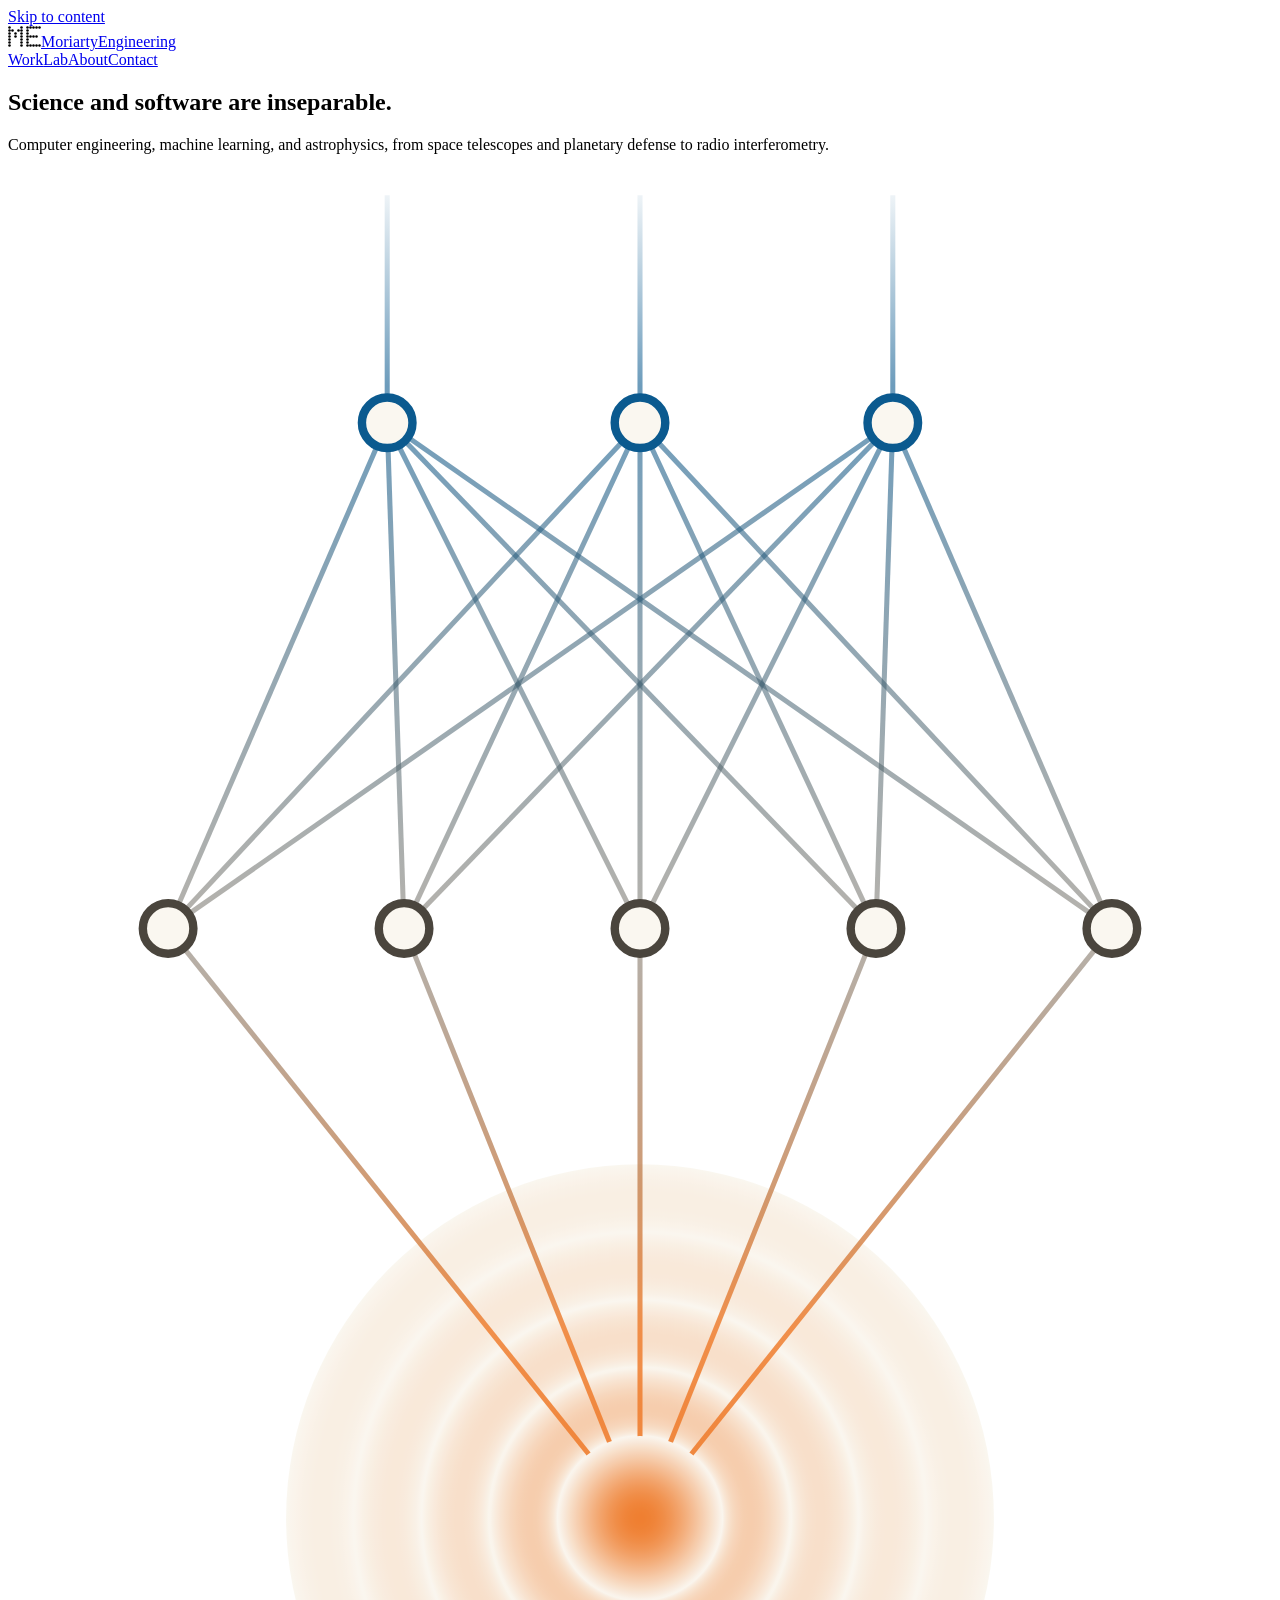
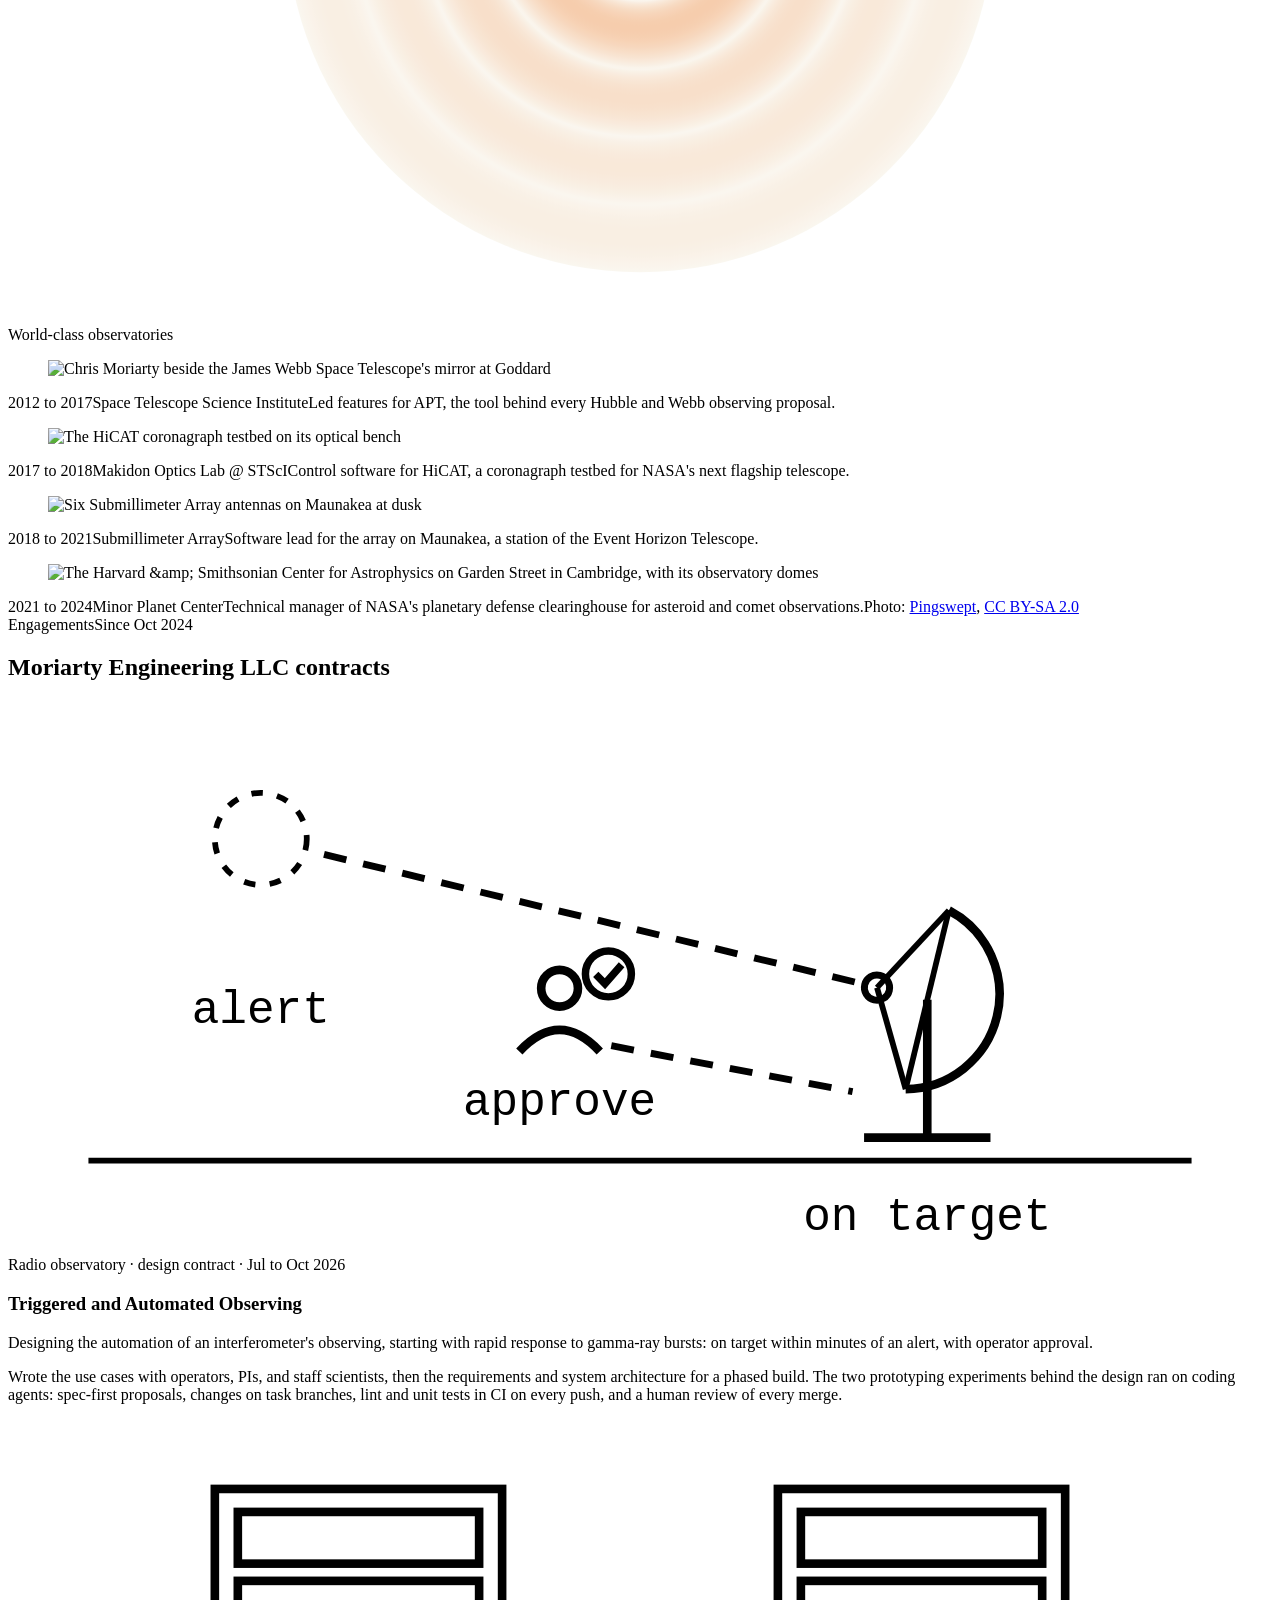
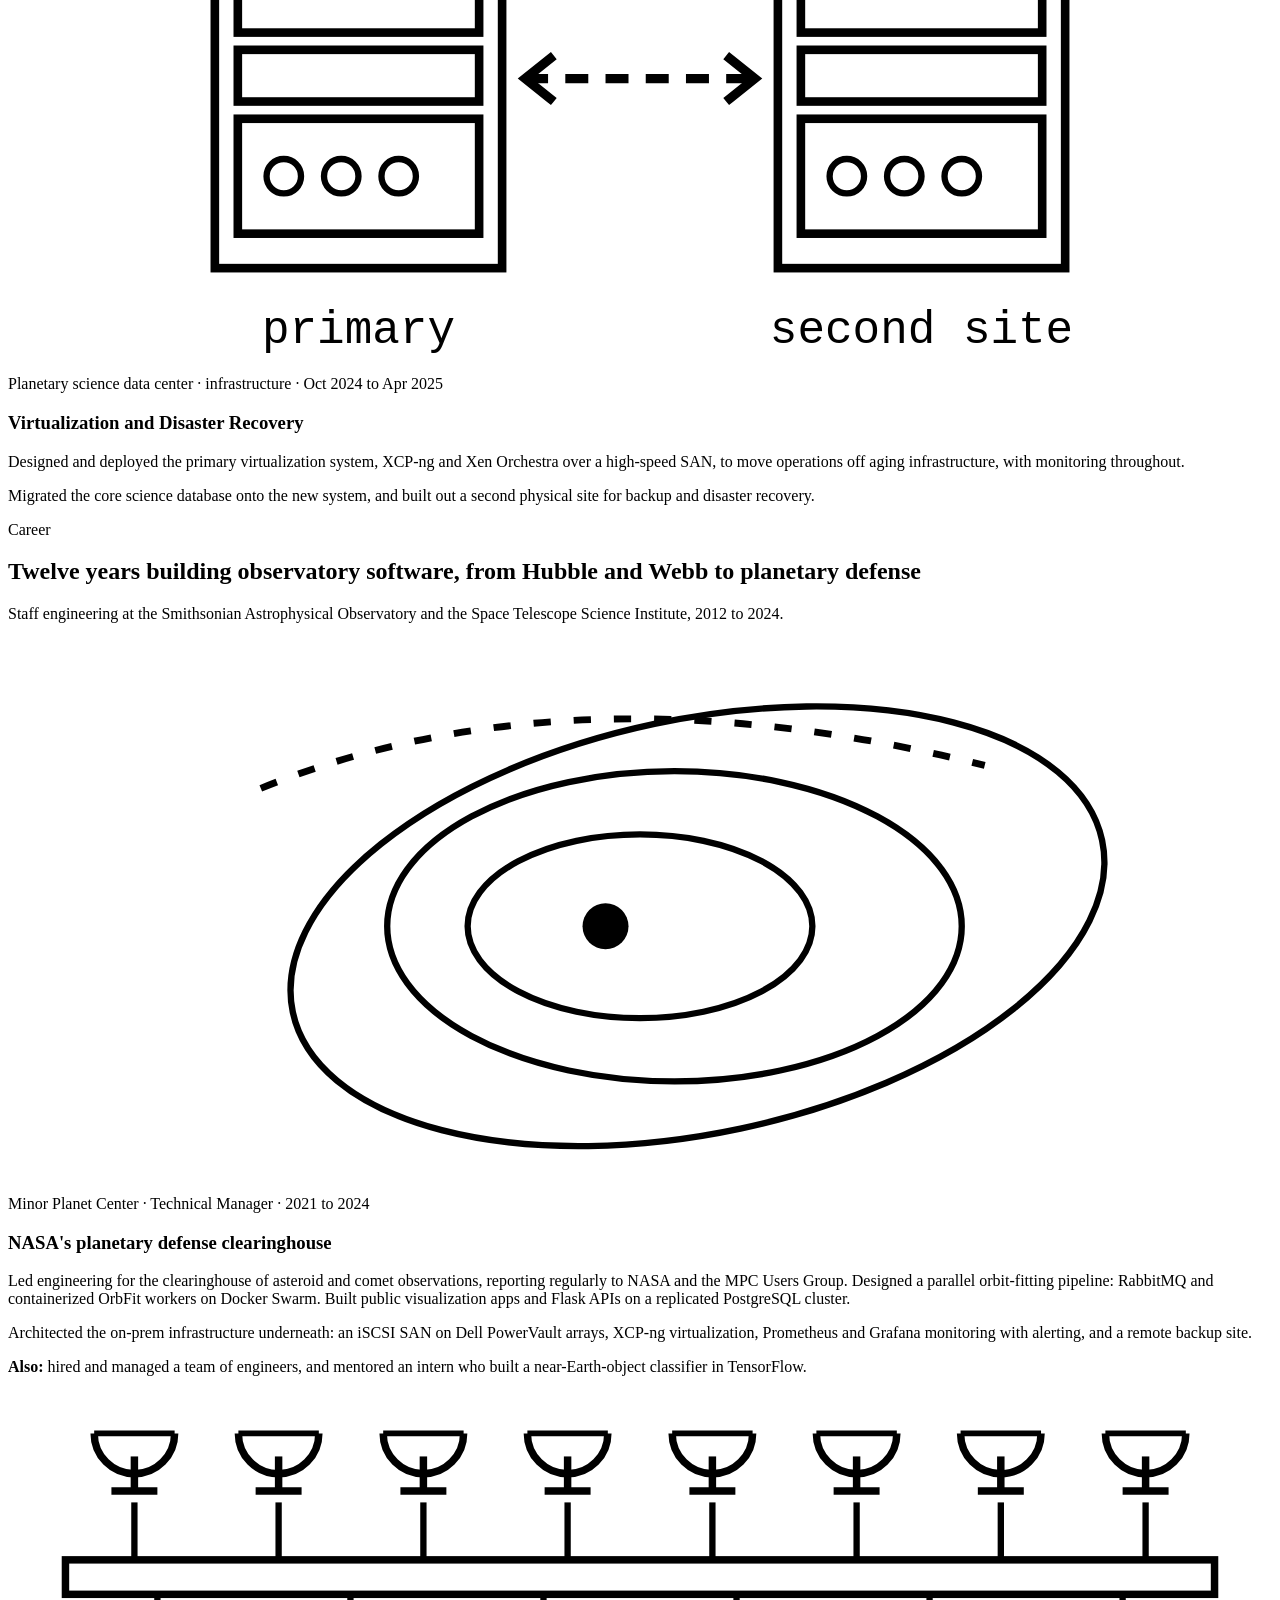
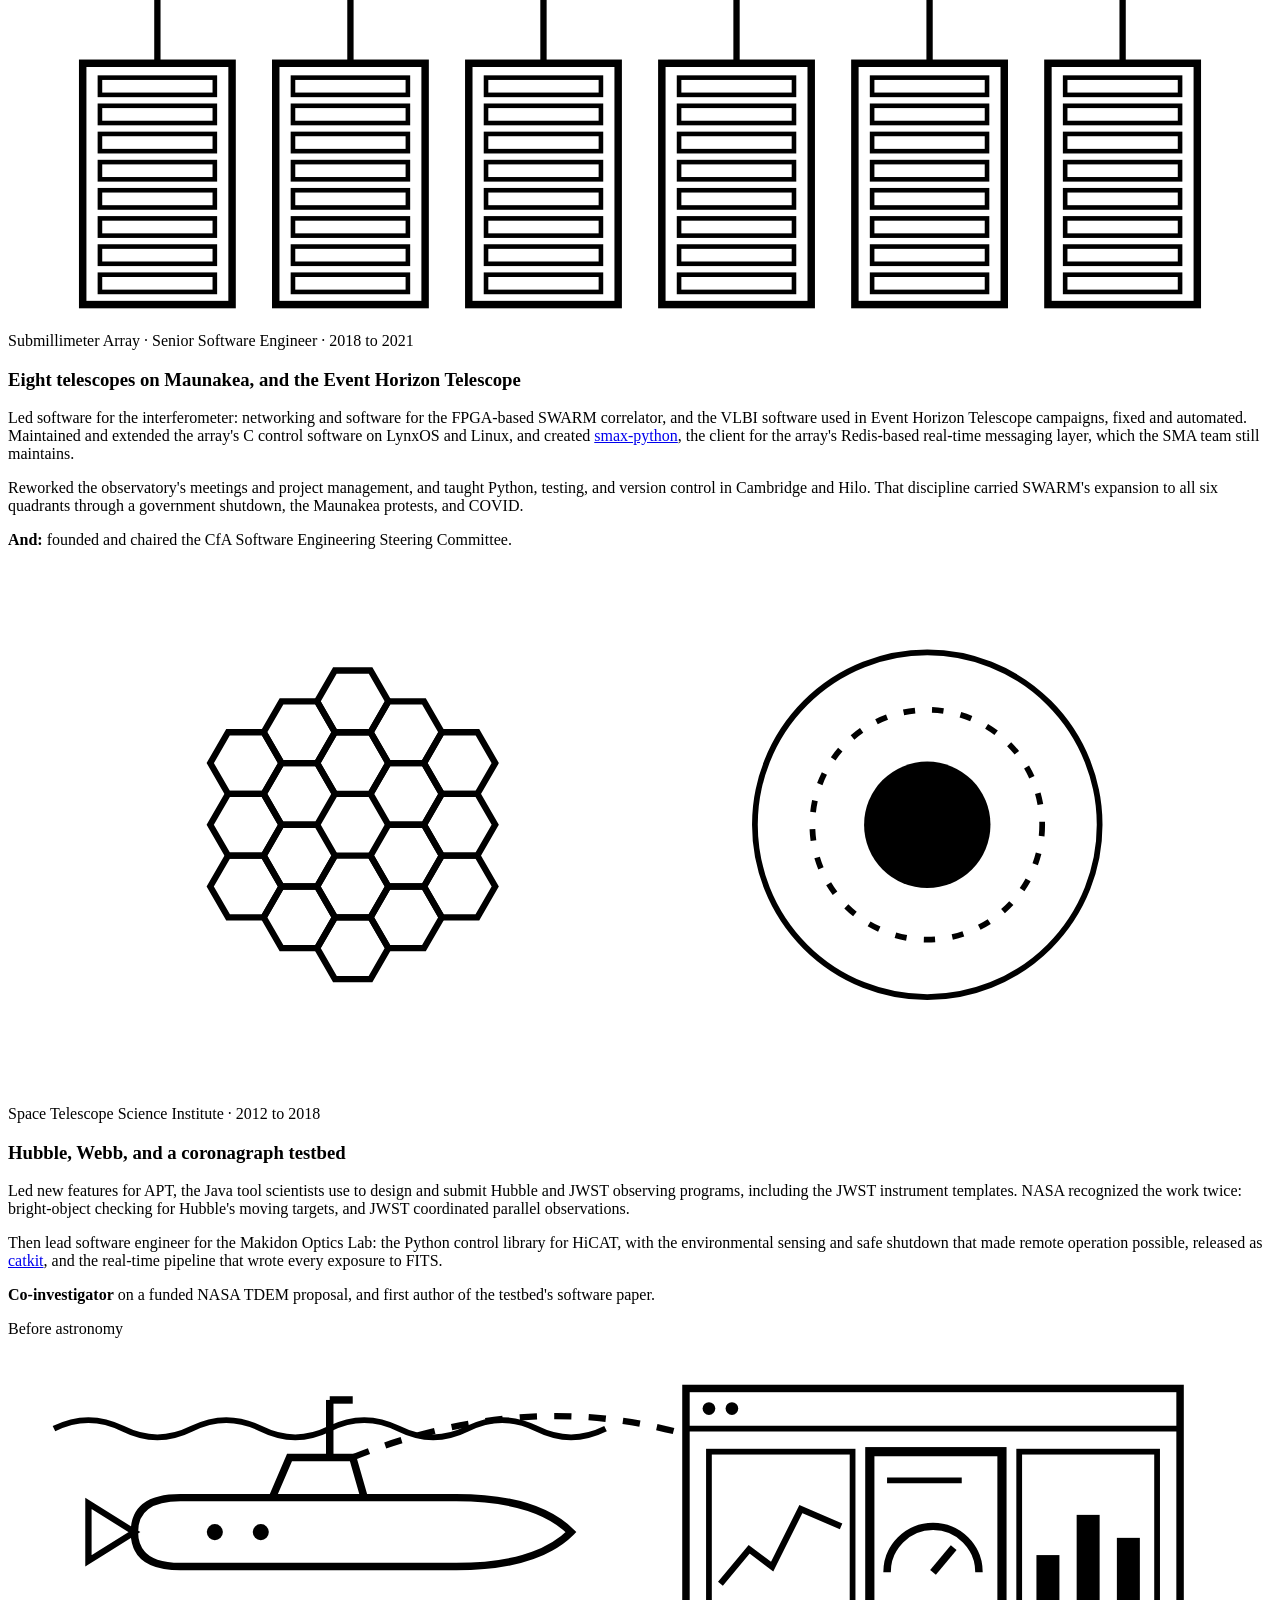
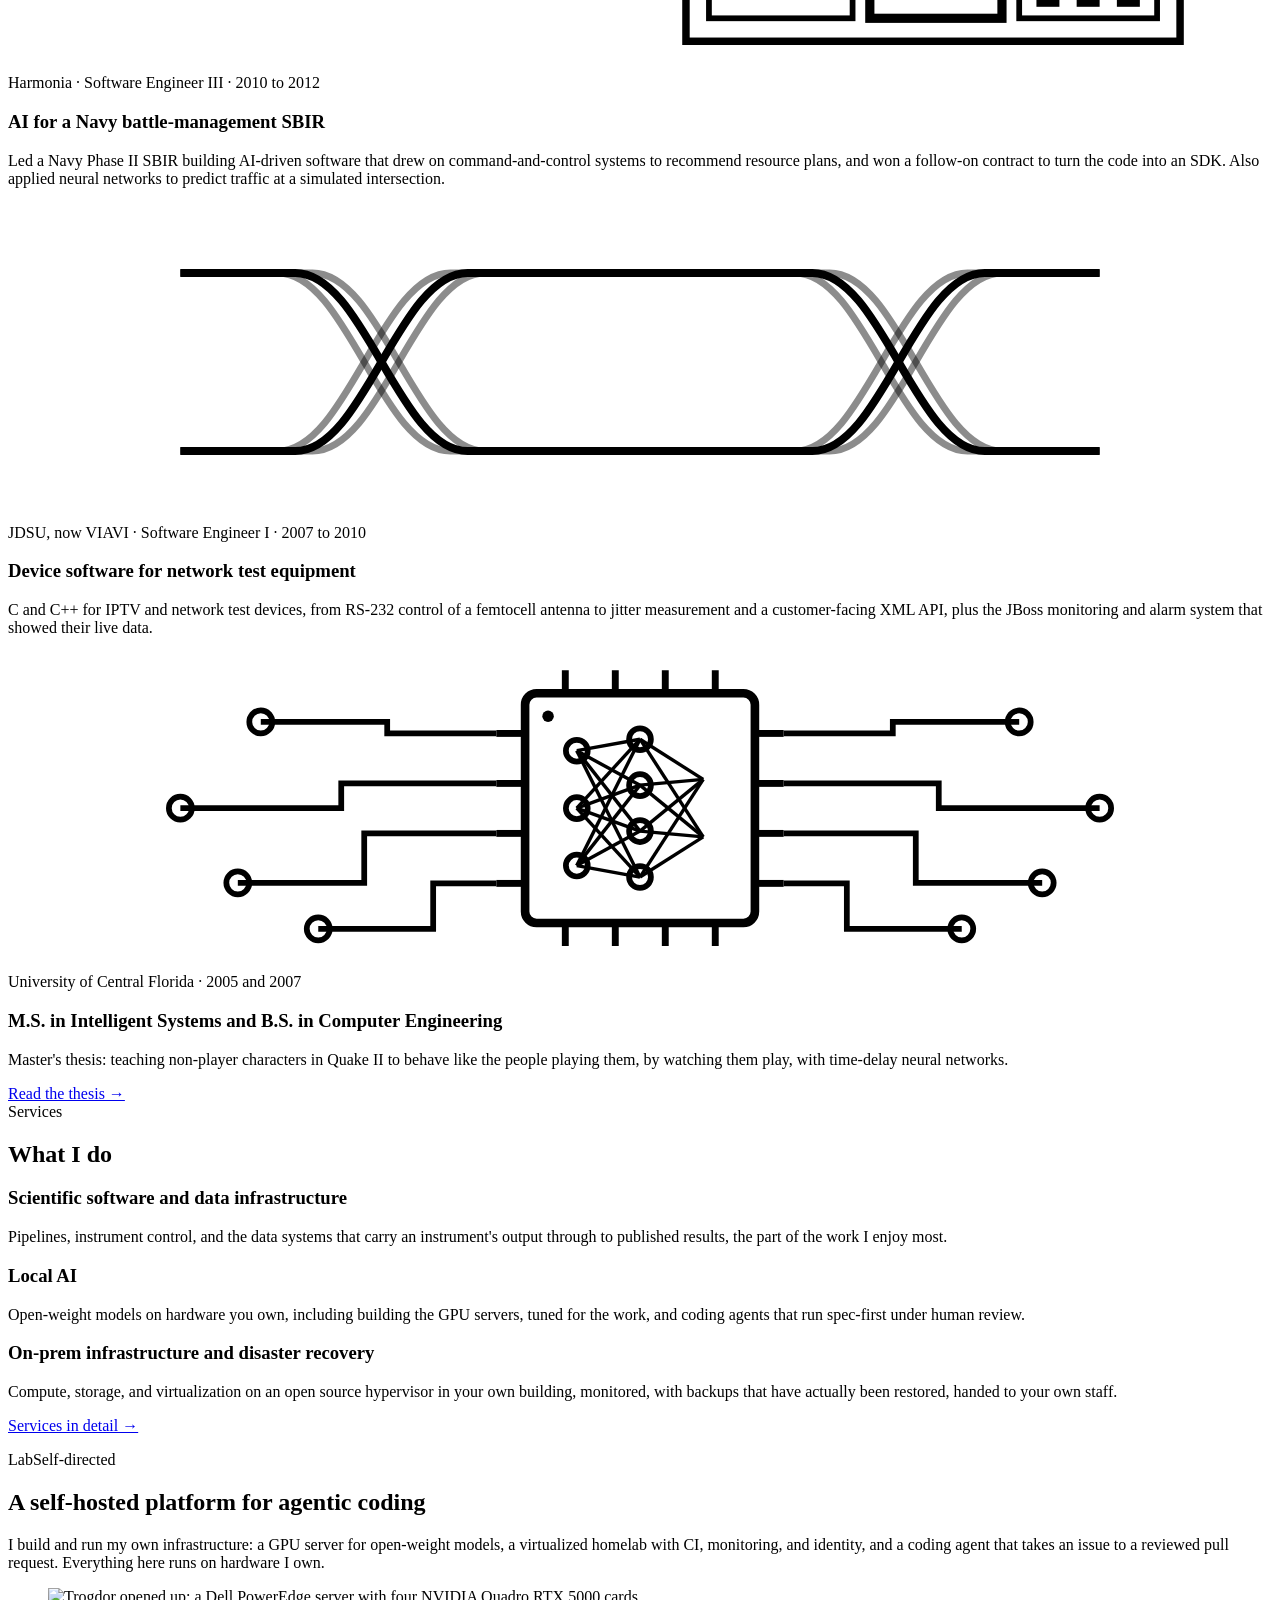
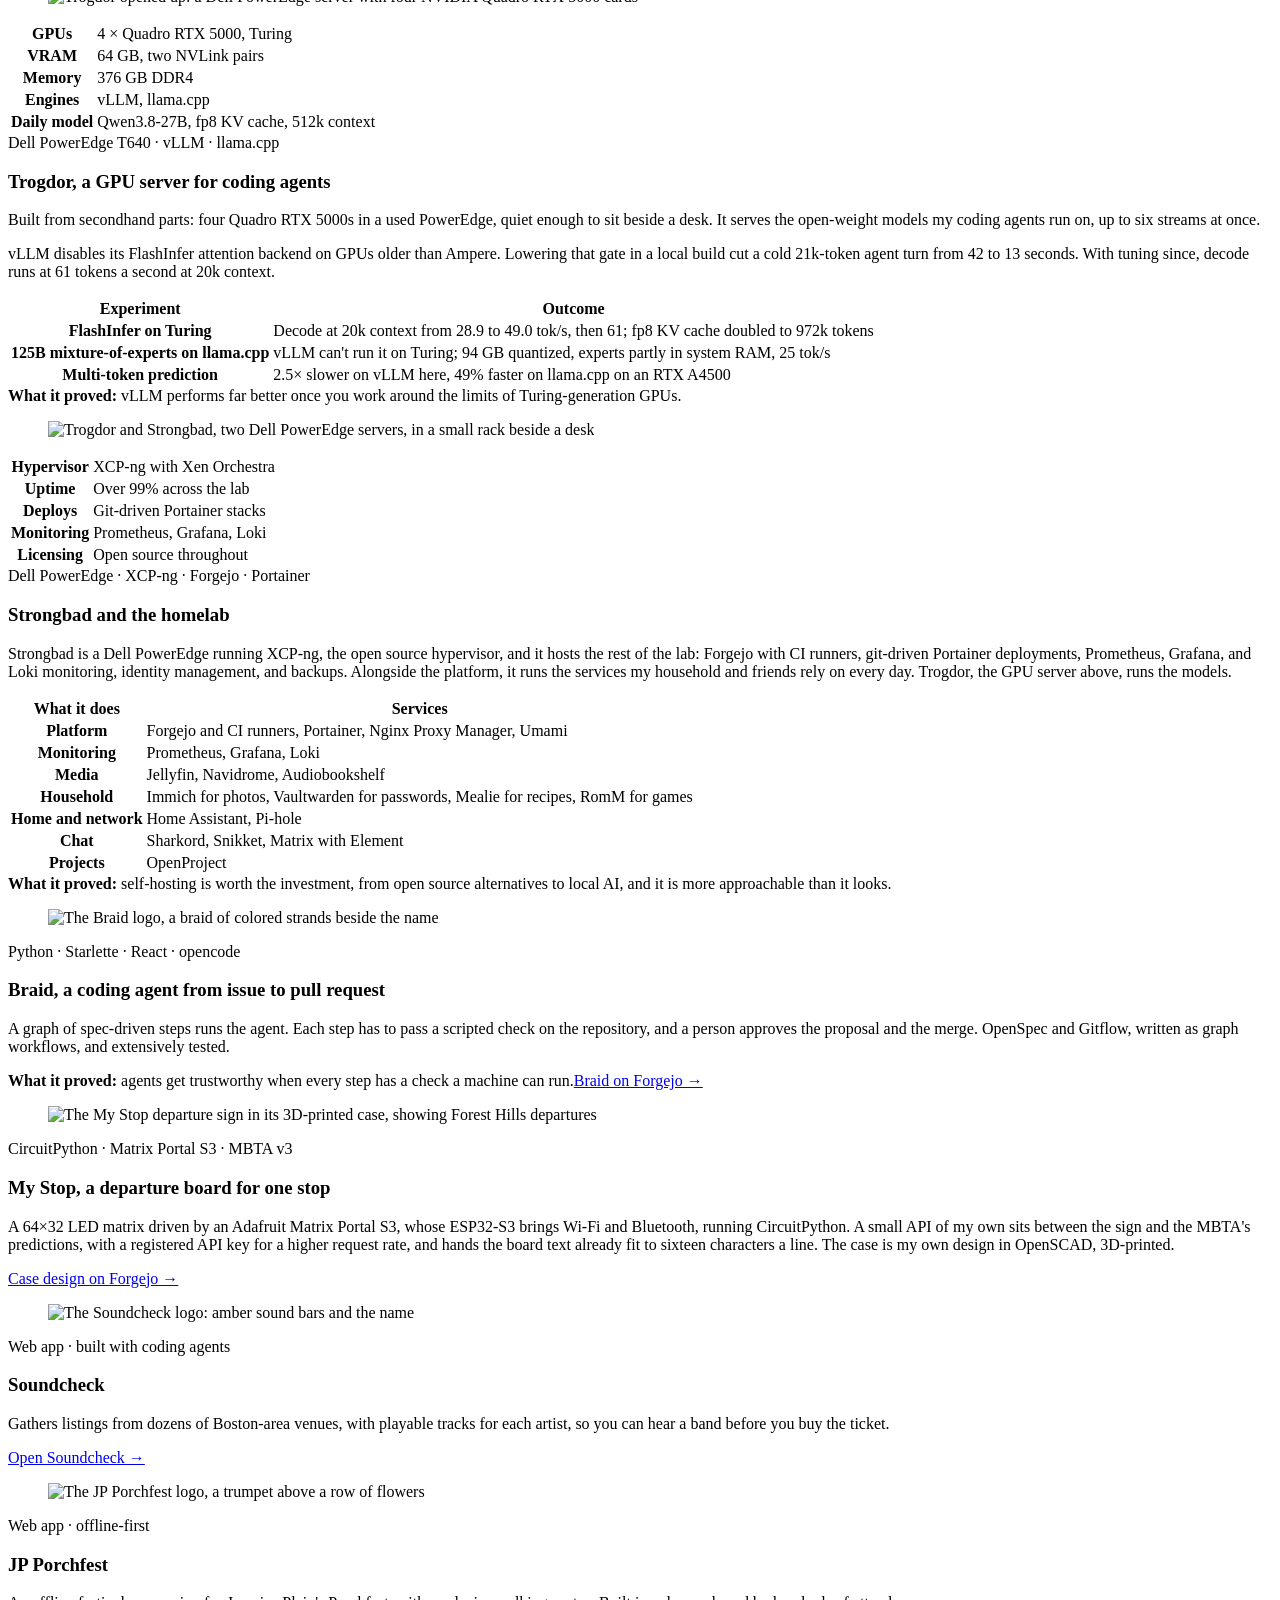
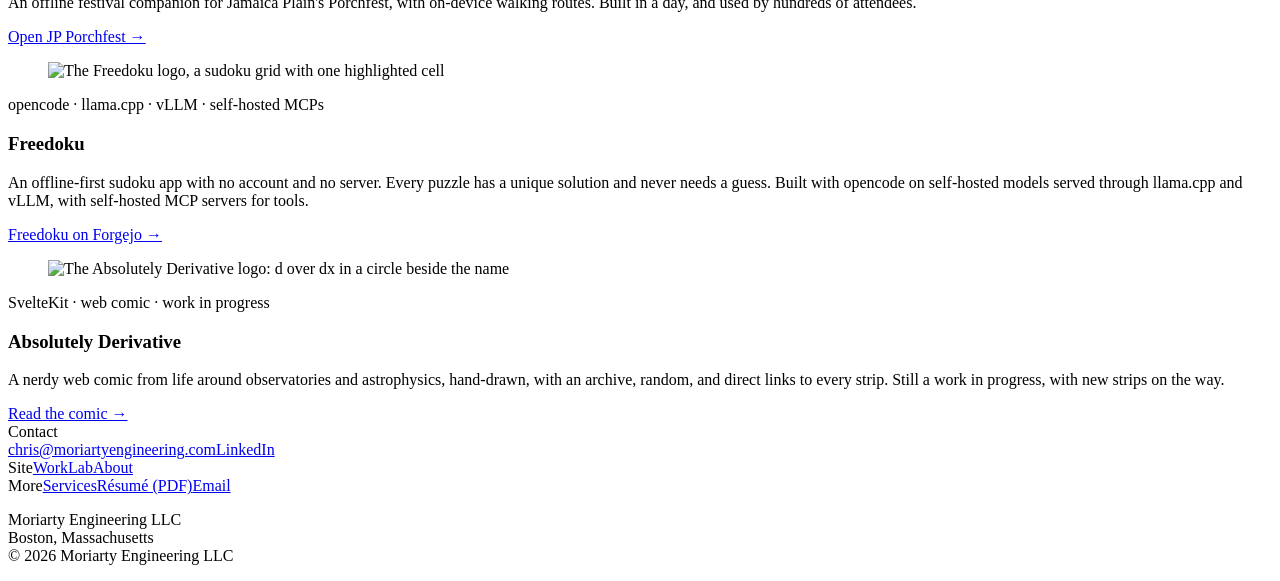
==== commit ea164670: "Publish llc-homepage ce1fd3e" ====
--- a/site/index.html
+++ b/site/index.html
@@ -1,2 +1,2 @@
 <!DOCTYPE html><html lang="en"><head><meta charset="utf-8"><meta name="viewport" content="width=device-width, initial-scale=1"><title>Moriarty Engineering · Science and software are inseparable</title><meta name="description" content="Christopher Moriarty's engineering practice in Boston: observatory software, research computing, and AI-assisted engineering, from space telescopes and planetary defense to radio interferometry."><link rel="canonical" href="https://www.moriartyengineering.com/"><link rel="icon" href="/favicon.svg" type="image/svg+xml"><link rel="sitemap" href="/sitemap-index.xml"><meta name="theme-color" content="#FAF7F0"><meta property="og:type" content="website"><meta property="og:site_name" content="Moriarty Engineering"><meta property="og:title" content="Moriarty Engineering · Science and software are inseparable"><meta property="og:description" content="Christopher Moriarty's engineering practice in Boston: observatory software, research computing, and AI-assisted engineering, from space telescopes and planetary defense to radio interferometry."><meta property="og:url" content="https://www.moriartyengineering.com/"><meta property="og:image" content="https://www.moriartyengineering.com/og.jpg"><meta property="og:image:alt" content="Six Submillimeter Array antennas on Maunakea at dusk"><meta name="twitter:card" content="summary_large_image"><link rel="stylesheet" href="/_astro/Base.parntuEh.css"></head><body><a class="skip" href="#main">Skip to content</a><div class="shell"><header class="mast"><a class="lockup" href="/" aria-label="Moriarty Engineering, home"><svg class="mono" viewBox="0 0 11 7" width="33" height="21" aria-hidden="true" focusable="false"><circle cx="0.5" cy="0.5" r="0.42"></circle><circle cx="4.5" cy="0.5" r="0.42"></circle><circle cx="0.5" cy="1.5" r="0.42"></circle><circle cx="1.5" cy="1.5" r="0.42"></circle><circle cx="3.5" cy="1.5" r="0.42"></circle><circle cx="4.5" cy="1.5" r="0.42"></circle><circle cx="0.5" cy="2.5" r="0.42"></circle><circle cx="2.5" cy="2.5" r="0.42"></circle><circle cx="4.5" cy="2.5" r="0.42"></circle><circle cx="0.5" cy="3.5" r="0.42"></circle><circle cx="2.5" cy="3.5" r="0.42"></circle><circle cx="4.5" cy="3.5" r="0.42"></circle><circle cx="0.5" cy="4.5" r="0.42"></circle><circle cx="4.5" cy="4.5" r="0.42"></circle><circle cx="0.5" cy="5.5" r="0.42"></circle><circle cx="4.5" cy="5.5" r="0.42"></circle><circle cx="0.5" cy="6.5" r="0.42"></circle><circle cx="4.5" cy="6.5" r="0.42"></circle><circle cx="6.5" cy="0.5" r="0.42"></circle><circle cx="7.5" cy="0.5" r="0.42"></circle><circle cx="8.5" cy="0.5" r="0.42"></circle><circle cx="9.5" cy="0.5" r="0.42"></circle><circle cx="10.5" cy="0.5" r="0.42"></circle><circle cx="6.5" cy="1.5" r="0.42"></circle><circle cx="6.5" cy="2.5" r="0.42"></circle><circle cx="6.5" cy="3.5" r="0.42"></circle><circle cx="7.5" cy="3.5" r="0.42"></circle><circle cx="8.5" cy="3.5" r="0.42"></circle><circle cx="9.5" cy="3.5" r="0.42"></circle><circle cx="6.5" cy="4.5" r="0.42"></circle><circle cx="6.5" cy="5.5" r="0.42"></circle><circle cx="6.5" cy="6.5" r="0.42"></circle><circle cx="7.5" cy="6.5" r="0.42"></circle><circle cx="8.5" cy="6.5" r="0.42"></circle><circle cx="9.5" cy="6.5" r="0.42"></circle><circle cx="10.5" cy="6.5" r="0.42"></circle></svg><span><span class="n1">Moriarty</span><span class="n2">Engineering</span></span></a><nav class="primary" aria-label="Primary"><a href="/#work">Work</a><a href="/#lab">Lab</a><a href="/about/">About</a><a href="/#contact">Contact</a></nav></header><main id="main"><section class="hero"><div class="heroTop"><div class="heroText"><h1 class="thesis">Science and software are inseparable.</h1><p class="standfirst">Computer engineering, machine learning, and astrophysics, from space telescopes and planetary defense to radio interferometry.</p></div><div class="heroMark" aria-hidden="true"><svg xmlns="http://www.w3.org/2000/svg" viewBox="0 0 150 206" class="heroMarkSvg"><defs><radialGradient id="heroAiry" gradientUnits="userSpaceOnUse" cx="75" cy="160" r="42"><stop offset="0.0000" stop-color="#ef7f31"/><stop offset="0.0056" stop-color="#ef7f31"/><stop offset="0.0111" stop-color="#ef7f32"/><stop offset="0.0167" stop-color="#ef8032"/><stop offset="0.0222" stop-color="#ef8134"/><stop offset="0.0278" stop-color="#ef8135"/><stop offset="0.0333" stop-color="#ef8337"/><stop offset="0.0389" stop-color="#ef8439"/><stop offset="0.0444" stop-color="#f0853b"/><stop offset="0.0500" stop-color="#f0873e"/><stop offset="0.0556" stop-color="#f08941"/><stop offset="0.0611" stop-color="#f08b44"/><stop offset="0.0667" stop-color="#f08d47"/><stop offset="0.0722" stop-color="#f08f4b"/><stop offset="0.0778" stop-color="#f1924f"/><stop offset="0.0833" stop-color="#f19453"/><stop offset="0.0889" stop-color="#f19757"/><stop offset="0.0944" stop-color="#f19a5c"/><stop offset="0.1000" stop-color="#f29d61"/><stop offset="0.1056" stop-color="#f2a066"/><stop offset="0.1111" stop-color="#f2a36b"/><stop offset="0.1167" stop-color="#f3a770"/><stop offset="0.1222" stop-color="#f3aa76"/><stop offset="0.1278" stop-color="#f3ae7b"/><stop offset="0.1333" stop-color="#f4b181"/><stop offset="0.1389" stop-color="#f4b587"/><stop offset="0.1444" stop-color="#f4b98d"/><stop offset="0.1500" stop-color="#f5bc93"/><stop offset="0.1556" stop-color="#f5c099"/><stop offset="0.1611" stop-color="#f5c49f"/><stop offset="0.1667" stop-color="#f6c8a5"/><stop offset="0.1722" stop-color="#f6ccab"/><stop offset="0.1778" stop-color="#f6cfb1"/><stop offset="0.1833" stop-color="#f7d3b7"/><stop offset="0.1889" stop-color="#f7d7bd"/><stop offset="0.1944" stop-color="#f7dbc3"/><stop offset="0.2000" stop-color="#f8dfc9"/><stop offset="0.2056" stop-color="#f8e3cf"/><stop offset="0.2111" stop-color="#f8e6d6"/><stop offset="0.2167" stop-color="#f9eadc"/><stop offset="0.2222" stop-color="#f9eee2"/><stop offset="0.2278" stop-color="#faf2e9"/><stop offset="0.2333" stop-color="#faf5ed"/><stop offset="0.2389" stop-color="#f9ede1"/><stop offset="0.2444" stop-color="#f9e8d7"/><stop offset="0.2500" stop-color="#f8e3d0"/><stop offset="0.2556" stop-color="#f8dfc9"/><stop offset="0.2611" stop-color="#f7dbc3"/><stop offset="0.2667" stop-color="#f7d8be"/><stop offset="0.2722" stop-color="#f7d5ba"/><stop offset="0.2778" stop-color="#f7d3b7"/><stop offset="0.2833" stop-color="#f7d1b4"/><stop offset="0.2889" stop-color="#f6d0b1"/><stop offset="0.2944" stop-color="#f6ceaf"/><stop offset="0.3000" stop-color="#f6ceae"/><stop offset="0.3056" stop-color="#f6cdad"/><stop offset="0.3111" stop-color="#f6cdad"/><stop offset="0.3167" stop-color="#f6cdad"/><stop offset="0.3222" stop-color="#f6cdae"/><stop offset="0.3278" stop-color="#f6ceaf"/><stop offset="0.3333" stop-color="#f6cfb0"/><stop offset="0.3389" stop-color="#f6d0b2"/><stop offset="0.3444" stop-color="#f7d1b4"/><stop offset="0.3500" stop-color="#f7d3b6"/><stop offset="0.3556" stop-color="#f7d5b9"/><stop offset="0.3611" stop-color="#f7d6bc"/><stop offset="0.3667" stop-color="#f7d8bf"/><stop offset="0.3722" stop-color="#f7dbc3"/><stop offset="0.3778" stop-color="#f8ddc6"/><stop offset="0.3833" stop-color="#f8dfca"/><stop offset="0.3889" stop-color="#f8e2ce"/><stop offset="0.3944" stop-color="#f8e4d2"/><stop offset="0.4000" stop-color="#f9e7d7"/><stop offset="0.4056" stop-color="#f9eadb"/><stop offset="0.4111" stop-color="#f9ede0"/><stop offset="0.4167" stop-color="#f9f0e5"/><stop offset="0.4222" stop-color="#faf4eb"/><stop offset="0.4278" stop-color="#faf5ed"/><stop offset="0.4333" stop-color="#f9f2e7"/><stop offset="0.4389" stop-color="#f9efe3"/><stop offset="0.4444" stop-color="#f9ecdf"/><stop offset="0.4500" stop-color="#f9eadb"/><stop offset="0.4556" stop-color="#f9e8d8"/><stop offset="0.4611" stop-color="#f8e6d5"/><stop offset="0.4667" stop-color="#f8e5d3"/><stop offset="0.4722" stop-color="#f8e3d0"/><stop offset="0.4778" stop-color="#f8e2cf"/><stop offset="0.4833" stop-color="#f8e1cd"/><stop offset="0.4889" stop-color="#f8e0cc"/><stop offset="0.4944" stop-color="#f8e0cb"/><stop offset="0.5000" stop-color="#f8dfca"/><stop offset="0.5056" stop-color="#f8dfca"/><stop offset="0.5111" stop-color="#f8dfca"/><stop offset="0.5167" stop-color="#f8dfca"/><stop offset="0.5222" stop-color="#f8dfca"/><stop offset="0.5278" stop-color="#f8e0cb"/><stop offset="0.5333" stop-color="#f8e0cc"/><stop offset="0.5389" stop-color="#f8e1cd"/><stop offset="0.5444" stop-color="#f8e2ce"/><stop offset="0.5500" stop-color="#f8e3d0"/><stop offset="0.5556" stop-color="#f8e4d1"/><stop offset="0.5611" stop-color="#f8e5d3"/><stop offset="0.5667" stop-color="#f8e6d5"/><stop offset="0.5722" stop-color="#f9e7d7"/><stop offset="0.5778" stop-color="#f9e9da"/><stop offset="0.5833" stop-color="#f9eadc"/><stop offset="0.5889" stop-color="#f9ecdf"/><stop offset="0.5944" stop-color="#f9eee1"/><stop offset="0.6000" stop-color="#f9f0e4"/><stop offset="0.6056" stop-color="#faf2e7"/><stop offset="0.6111" stop-color="#faf4eb"/><stop offset="0.6167" stop-color="#faf6ef"/><stop offset="0.6222" stop-color="#faf5ed"/><stop offset="0.6278" stop-color="#faf3ea"/><stop offset="0.6333" stop-color="#f9f1e7"/><stop offset="0.6389" stop-color="#f9f0e5"/><stop offset="0.6444" stop-color="#f9efe3"/><stop offset="0.6500" stop-color="#f9eee1"/><stop offset="0.6556" stop-color="#f9ede0"/><stop offset="0.6611" stop-color="#f9ecde"/><stop offset="0.6667" stop-color="#f9ebdd"/><stop offset="0.6722" stop-color="#f9eadc"/><stop offset="0.6778" stop-color="#f9eadb"/><stop offset="0.6833" stop-color="#f9e9da"/><stop offset="0.6889" stop-color="#f9e9da"/><stop offset="0.6944" stop-color="#f9e9d9"/><stop offset="0.7000" stop-color="#f9e9d9"/><stop offset="0.7056" stop-color="#f9e9d9"/><stop offset="0.7111" stop-color="#f9e9d9"/><stop offset="0.7167" stop-color="#f9e9d9"/><stop offset="0.7222" stop-color="#f9e9da"/><stop offset="0.7278" stop-color="#f9e9da"/><stop offset="0.7333" stop-color="#f9eadb"/><stop offset="0.7389" stop-color="#f9eadc"/><stop offset="0.7444" stop-color="#f9ebdd"/><stop offset="0.7500" stop-color="#f9ebde"/><stop offset="0.7556" stop-color="#f9ecdf"/><stop offset="0.7611" stop-color="#f9ede0"/><stop offset="0.7667" stop-color="#f9eee1"/><stop offset="0.7722" stop-color="#f9efe3"/><stop offset="0.7778" stop-color="#f9f0e4"/><stop offset="0.7833" stop-color="#f9f1e6"/><stop offset="0.7889" stop-color="#faf2e8"/><stop offset="0.7944" stop-color="#faf3ea"/><stop offset="0.8000" stop-color="#faf4ec"/><stop offset="0.8056" stop-color="#faf6ee"/><stop offset="0.8111" stop-color="#faf6ef"/><stop offset="0.8167" stop-color="#faf5ed"/><stop offset="0.8222" stop-color="#faf4ec"/><stop offset="0.8278" stop-color="#faf3ea"/><stop offset="0.8333" stop-color="#faf3e9"/><stop offset="0.8389" stop-color="#faf2e8"/><stop offset="0.8444" stop-color="#f9f1e7"/><stop offset="0.8500" stop-color="#f9f1e6"/><stop offset="0.8556" stop-color="#f9f0e5"/><stop offset="0.8611" stop-color="#f9f0e5"/><stop offset="0.8667" stop-color="#f9f0e4"/><stop offset="0.8722" stop-color="#f9efe4"/><stop offset="0.8778" stop-color="#f9efe3"/><stop offset="0.8833" stop-color="#f9efe3"/><stop offset="0.8889" stop-color="#f9efe3"/><stop offset="0.8944" stop-color="#f9efe3"/><stop offset="0.9000" stop-color="#f9efe3"/><stop offset="0.9056" stop-color="#f9efe3"/><stop offset="0.9111" stop-color="#f9efe3"/><stop offset="0.9167" stop-color="#f9efe3"/><stop offset="0.9222" stop-color="#f9efe3"/><stop offset="0.9278" stop-color="#f9efe4"/><stop offset="0.9333" stop-color="#f9f0e4"/><stop offset="0.9389" stop-color="#f9f0e5"/><stop offset="0.9444" stop-color="#f9f0e6"/><stop offset="0.9500" stop-color="#f9f1e6"/><stop offset="0.9556" stop-color="#f9f1e7"/><stop offset="0.9611" stop-color="#faf2e8"/><stop offset="0.9667" stop-color="#faf2e9"/><stop offset="0.9722" stop-color="#faf3ea"/><stop offset="0.9778" stop-color="#faf4eb"/><stop offset="0.9833" stop-color="#faf4ec"/><stop offset="0.9889" stop-color="#faf5ed"/><stop offset="0.9944" stop-color="#faf6ee"/><stop offset="1.0000" stop-color="#faf7f0"/></radialGradient><linearGradient id="heroBeam" gradientUnits="userSpaceOnUse" x1="0" y1="0" x2="0" y2="160"><stop offset="0" stop-color="#0B5A8F" stop-opacity="0"/><stop offset="0.16" stop-color="#0B5A8F" stop-opacity="0.6"/><stop offset="0.56" stop-color="#6B655A" stop-opacity="0.5"/><stop offset="0.86" stop-color="#EF7F31" stop-opacity="0.85"/><stop offset="1" stop-color="#EF7F31" stop-opacity="0.95"/></linearGradient></defs><circle cx="75" cy="160" r="42" fill="url(#heroAiry)"/><g fill="none" stroke="url(#heroBeam)" stroke-width="0.6"><path d="M45 3L45 30"/><path d="M75 3L75 30"/><path d="M105 3L105 30"/><path d="M45 30L19 90"/><path d="M45 30L47 90"/><path d="M45 30L75 90"/><path d="M45 30L103 90"/><path d="M45 30L131 90"/><path d="M75 30L19 90"/><path d="M75 30L47 90"/><path d="M75 30L75 90"/><path d="M75 30L103 90"/><path d="M75 30L131 90"/><path d="M105 30L19 90"/><path d="M105 30L47 90"/><path d="M105 30L75 90"/><path d="M105 30L103 90"/><path d="M105 30L131 90"/><path d="M19 90L75 160"/><path d="M47 90L75 160"/><path d="M75 90L75 160"/><path d="M103 90L75 160"/><path d="M131 90L75 160"/></g><circle cx="75" cy="160" r="9.77" fill="url(#heroAiry)"/><g fill="#FAF7F0" stroke="#0B5A8F" stroke-width="1"><circle cx="45" cy="30" r="3"/><circle cx="75" cy="30" r="3"/><circle cx="105" cy="30" r="3"/></g><g fill="#FAF7F0" stroke="#4A453D" stroke-width="1"><circle cx="19" cy="90" r="3"/><circle cx="47" cy="90" r="3"/><circle cx="75" cy="90" r="3"/><circle cx="103" cy="90" r="3"/><circle cx="131" cy="90" r="3"/></g></svg>
-</div></div><p class="galLabel">World-class observatories</p><div class="gallery"><article class="plate" style="--accent:var(--blue)"><figure data-photo="stsci"><img src="/_astro/stsci.D6Ae-i13_Z1kuuqS.webp" srcset="/_astro/stsci.D6Ae-i13_Z23NSBM.webp 360w, /_astro/stsci.D6Ae-i13_14Uehk.webp 720w, /_astro/stsci.D6Ae-i13_Q5SvV.webp 1080w" alt="Chris Moriarty beside the James Webb Space Telescope's mirror at Goddard" sizes="(max-width: 480px) 100vw, (max-width: 900px) 50vw, 270px" loading="lazy" decoding="async" width="1125" height="2000"></figure><div class="cap"><span class="yr">2012 to 2017</span><span class="who">Space Telescope Science Institute</span><span class="what">Led features for APT, the tool behind every Hubble and Webb observing proposal.</span></div></article><article class="plate" style="--accent:var(--amber)"><figure data-photo="hicat"><img src="/_astro/hicat.DiuxW8uF_Z1ylHv4.webp" srcset="/_astro/hicat.DiuxW8uF_Z22UR6a.webp 360w, /_astro/hicat.DiuxW8uF_ZmYdP9.webp 720w, /_astro/hicat.DiuxW8uF_1wm7OP.webp 1080w" alt="The HiCAT coronagraph testbed on its optical bench" sizes="(max-width: 480px) 100vw, (max-width: 900px) 50vw, 270px" loading="lazy" decoding="async" width="1920" height="1440"></figure><div class="cap"><span class="yr">2017 to 2018</span><span class="who">Makidon Optics Lab @ STScI</span><span class="what">Control software for HiCAT, a coronagraph testbed for NASA's next flagship telescope.</span></div></article><article class="plate" style="--accent:var(--green)"><figure data-photo="sma"><img src="/_astro/sma.DhNMrlvJ_Z1ioPnw.webp" srcset="/_astro/sma.DhNMrlvJ_Z25bLFY.webp 360w, /_astro/sma.DhNMrlvJ_ZoME2y.webp 720w, /_astro/sma.DhNMrlvJ_PcJpP.webp 1080w" alt="Six Submillimeter Array antennas on Maunakea at dusk" sizes="(max-width: 480px) 100vw, (max-width: 900px) 50vw, 270px" loading="lazy" decoding="async" width="1920" height="1440"></figure><div class="cap"><span class="yr">2018 to 2021</span><span class="who">Submillimeter Array</span><span class="what">Software lead for the array on Maunakea, a station of the Event Horizon Telescope.</span></div></article><article class="plate" style="--accent:var(--ink)"><figure data-photo="cfa"><img src="/_astro/cfa.DYHaPgwv_Z1h9a91.webp" srcset="/_astro/cfa.DYHaPgwv_Z2mqVdA.webp 360w, /_astro/cfa.DYHaPgwv_ZAW7IJ.webp 720w, /_astro/cfa.DYHaPgwv_2ktyVo.webp 1080w" alt="The Harvard &amp;amp; Smithsonian Center for Astrophysics on Garden Street in Cambridge, with its observatory domes" sizes="(max-width: 480px) 100vw, (max-width: 900px) 50vw, 270px" loading="lazy" decoding="async" width="2272" height="1704"></figure><div class="cap"><span class="yr">2021 to 2024</span><span class="who">Minor Planet Center</span><span class="what">Technical manager of NASA's planetary defense clearinghouse for asteroid and comet observations.</span><span class="credit">Photo: <a href="https://commons.wikimedia.org/wiki/File:Center_for_Astrophysics_at_Harvard.jpg">Pingswept</a>, <a href="https://creativecommons.org/licenses/by-sa/2.0/">CC BY-SA 2.0</a></span></div></article></div></section><div class="band" id="work"><div class="rail">Engagements<span class="sub">Since Oct 2024</span></div><div class="stack tight"><h2 class="sec">Moriarty Engineering LLC contracts</h2><div class="cards"><article class="card"><div class="labFig"><svg viewBox="0 0 220 96" role="img" aria-label="A gamma-ray burst with two jets, an operator approving the alert, and a radio dish pointed at the burst" fill="none" stroke="currentColor" stroke-width="1.5"><g stroke="var(--blue)" stroke-width="1.3"><g transform="rotate(13.6 44 24)"><polygon points="44,24 41.5,4 46.5,4" fill="var(--blue)" stroke="none"></polygon><polygon points="44,24 41.5,44 46.5,44" fill="var(--blue)" stroke="none"></polygon></g><circle cx="44" cy="24" r="8" stroke-dasharray="2 2.5" stroke-width="1"></circle><circle cx="44" cy="24" r="3.6" fill="var(--blue)" stroke="none"></circle></g><line x1="55" y1="26.7" x2="149" y2="49.3" stroke-dasharray="4 3" stroke-width="1.2"></line><g transform="translate(160 52) rotate(-76.4)"><path d="M-16 0 A16.5 16.5 0 0 0 16 0"></path><line x1="-16" y1="0" x2="16" y2="0" stroke-width="1"></line><line x1="-16" y1="0" x2="0" y2="-9" stroke-width="1"></line><line x1="16" y1="0" x2="0" y2="-9" stroke-width="1"></line><circle cx="0" cy="-9" r="2.2" fill="var(--card)" stroke-width="1.2"></circle></g><line x1="160" y1="52" x2="160" y2="76"></line><line x1="149" y1="76" x2="171" y2="76"></line><circle cx="96" cy="50" r="3.2"></circle><path d="M89 61 Q96 53.5 103 61"></path><circle cx="104.5" cy="47.5" r="4" stroke="var(--blue)" fill="var(--card)" stroke-width="1.3"></circle><path d="M102.3 47.6 L103.9 49.2 L106.8 45.9" stroke="var(--blue)" stroke-width="1.3"></path><path d="M105 60 L147 68" stroke-dasharray="4 3" stroke-width="1.2"></path><line x1="14" y1="80" x2="206" y2="80" stroke-width="1" stroke="var(--hairline)"></line><g fill="currentColor" stroke="none" font-family="ui-monospace, SF Mono, Menlo, monospace" font-size="8" text-anchor="middle"><text x="44" y="56">alert</text><text x="96" y="72">approve</text><text x="160" y="92">on target</text></g></svg></div><div class="txt"><span class="kicker">Radio observatory · design contract · Jul to Oct 2026</span><h3 class="item">Triggered and Automated Observing</h3><div class="cardBody"><p>Designing the automation of an interferometer's observing, starting with rapid response to gamma-ray bursts: on target within minutes of an alert, with operator approval.</p><p>Wrote the use cases with operators, PIs, and staff scientists, then the requirements and system architecture for a phased build. The two prototyping experiments behind the design ran on coding agents: spec-first proposals, changes on task branches, lint and unit tests in CI on every push, and a human review of every merge.</p></div></div></article><article class="card"><div class="labFig"><svg viewBox="0 0 220 96" role="img" aria-label="A primary server rack replicating to a second rack at another site" fill="none" stroke="currentColor" stroke-width="1.5"><rect x="36" y="12" width="50" height="66" fill="var(--card)"></rect><rect x="40" y="16" width="42" height="9"></rect><circle cx="75" cy="20.5" r="1.6" fill="var(--green)" stroke="none"></circle><rect x="40" y="28" width="42" height="9"></rect><circle cx="75" cy="32.5" r="1.6" fill="var(--green)" stroke="none"></circle><rect x="40" y="40" width="42" height="9"></rect><circle cx="75" cy="44.5" r="1.6" fill="var(--green)" stroke="none"></circle><rect x="40" y="52" width="42" height="20"></rect><circle cx="48" cy="62" r="3" stroke-width="1.1"></circle><circle cx="58" cy="62" r="3" stroke-width="1.1"></circle><circle cx="68" cy="62" r="3" stroke-width="1.1"></circle><rect x="134" y="12" width="50" height="66" fill="var(--card)"></rect><rect x="138" y="16" width="42" height="9"></rect><circle cx="173" cy="20.5" r="1.6" fill="var(--green)" stroke="none"></circle><rect x="138" y="28" width="42" height="9"></rect><circle cx="173" cy="32.5" r="1.6" fill="var(--green)" stroke="none"></circle><rect x="138" y="40" width="42" height="9"></rect><circle cx="173" cy="44.5" r="1.6" fill="var(--green)" stroke="none"></circle><rect x="138" y="52" width="42" height="20"></rect><circle cx="146" cy="62" r="3" stroke-width="1.1"></circle><circle cx="156" cy="62" r="3" stroke-width="1.1"></circle><circle cx="166" cy="62" r="3" stroke-width="1.1"></circle><path d="M90 45 L130 45" stroke="var(--amber)" stroke-width="1.6" stroke-dasharray="4 3"></path><path d="M95 41 L90 45 L95 49 M125 41 L130 45 L125 49" stroke="var(--amber)" stroke-width="1.6"></path><g fill="currentColor" stroke="none" font-family="ui-monospace, SF Mono, Menlo, monospace" font-size="8" text-anchor="middle"><text x="61" y="91">primary</text><text x="159" y="91">second site</text></g></svg></div><div class="txt"><span class="kicker">Planetary science data center · infrastructure · Oct 2024 to Apr 2025</span><h3 class="item">Virtualization and Disaster Recovery</h3><div class="cardBody"><p>Designed and deployed the primary virtualization system, XCP-ng and Xen Orchestra over a high-speed SAN, to move operations off aging infrastructure, with monitoring throughout.</p><p>Migrated the core science database onto the new system, and built out a second physical site for backup and disaster recovery.</p></div></div></article></div></div></div><div class="band"><div class="rail">Career</div><div class="stack tight"><h2 class="sec">Twelve years building observatory software, from Hubble and Webb to planetary defense</h2><p class="lede">Staff engineering at the Smithsonian Astrophysical Observatory and the Space Telescope Science Institute, 2012 to 2024.</p><div class="cards"><article class="card"><div class="labFig"><svg viewBox="0 0 220 96" role="img" aria-label="Orbital ellipses around the Sun, with a run of observations plotted along an asteroid track" fill="none" stroke="currentColor" stroke-width="1.4"><circle cx="104" cy="50" r="4" fill="currentColor" stroke="none"></circle><ellipse cx="110" cy="50" rx="30" ry="16" stroke-width="1.1"></ellipse><ellipse cx="116" cy="50" rx="50" ry="27" stroke-width="1.1"></ellipse><ellipse cx="120" cy="50" rx="72" ry="36" stroke-width="1.1" transform="rotate(-12 120 50)"></ellipse><path d="M44 26 Q 98 4 170 22" stroke="var(--blue)" stroke-dasharray="3 4" stroke-width="1.2"></path><g fill="var(--blue)" stroke="none"><circle cx="52" cy="23" r="2.3"></circle><circle cx="76" cy="15" r="2.3"></circle><circle cx="102" cy="12" r="2.3"></circle><circle cx="128" cy="13" r="2.3"></circle><circle cx="152" cy="17" r="2.3"></circle><circle cx="168" cy="21" r="2.3"></circle></g></svg></div><div class="txt"><span class="kicker">Minor Planet Center · Technical Manager · 2021 to 2024</span><h3 class="item">NASA's planetary defense clearinghouse</h3><div class="cardBody"><p>Led engineering for the clearinghouse of asteroid and comet observations, reporting regularly to NASA and the MPC Users Group. Designed a parallel orbit-fitting pipeline: RabbitMQ and containerized OrbFit workers on Docker Swarm. Built public visualization apps and Flask APIs on a replicated PostgreSQL cluster.</p><p>Architected the on-prem infrastructure underneath: an iSCSI SAN on Dell PowerVault arrays, XCP-ng virtualization, Prometheus and Grafana monitoring with alerting, and a remote backup site.</p><span class="proved"><b>Also:</b> hired and managed a team of engineers, and mentored an intern who built a near-Earth-object classifier in TensorFlow.</span></div></div></article><article class="card"><div class="labFig"><svg viewBox="0 0 220 96" role="img" aria-label="Eight radio dishes feeding a block down converter that fans out to six racks of FPGA boards, one per correlator quadrant" fill="none" stroke="currentColor" stroke-width="1.3"><path d="M15.0 10 A7 7 0 0 0 29.0 10"></path><line x1="15.0" y1="10" x2="29.0" y2="10" stroke-width="1"></line><line x1="22.0" y1="14" x2="22.0" y2="20"></line><line x1="18.0" y1="20" x2="26.0" y2="20"></line><path d="M40.1 10 A7 7 0 0 0 54.1 10"></path><line x1="40.1" y1="10" x2="54.1" y2="10" stroke-width="1"></line><line x1="47.1" y1="14" x2="47.1" y2="20"></line><line x1="43.1" y1="20" x2="51.1" y2="20"></line><path d="M65.3 10 A7 7 0 0 0 79.3 10"></path><line x1="65.3" y1="10" x2="79.3" y2="10" stroke-width="1"></line><line x1="72.3" y1="14" x2="72.3" y2="20"></line><line x1="68.3" y1="20" x2="76.3" y2="20"></line><path d="M90.4 10 A7 7 0 0 0 104.4 10"></path><line x1="90.4" y1="10" x2="104.4" y2="10" stroke-width="1"></line><line x1="97.4" y1="14" x2="97.4" y2="20"></line><line x1="93.4" y1="20" x2="101.4" y2="20"></line><path d="M115.6 10 A7 7 0 0 0 129.6 10"></path><line x1="115.6" y1="10" x2="129.6" y2="10" stroke-width="1"></line><line x1="122.6" y1="14" x2="122.6" y2="20"></line><line x1="118.6" y1="20" x2="126.6" y2="20"></line><path d="M140.7 10 A7 7 0 0 0 154.7 10"></path><line x1="140.7" y1="10" x2="154.7" y2="10" stroke-width="1"></line><line x1="147.7" y1="14" x2="147.7" y2="20"></line><line x1="143.7" y1="20" x2="151.7" y2="20"></line><path d="M165.8 10 A7 7 0 0 0 179.8 10"></path><line x1="165.8" y1="10" x2="179.8" y2="10" stroke-width="1"></line><line x1="172.8" y1="14" x2="172.8" y2="20"></line><line x1="168.8" y1="20" x2="176.8" y2="20"></line><path d="M191.0 10 A7 7 0 0 0 205.0 10"></path><line x1="191.0" y1="10" x2="205.0" y2="10" stroke-width="1"></line><line x1="198.0" y1="14" x2="198.0" y2="20"></line><line x1="194.0" y1="20" x2="202.0" y2="20"></line><g stroke="var(--green)" stroke-width="1.1"><line x1="22.0" y1="22" x2="22.0" y2="32"></line><line x1="47.1" y1="22" x2="47.1" y2="32"></line><line x1="72.3" y1="22" x2="72.3" y2="32"></line><line x1="97.4" y1="22" x2="97.4" y2="32"></line><line x1="122.6" y1="22" x2="122.6" y2="32"></line><line x1="147.7" y1="22" x2="147.7" y2="32"></line><line x1="172.8" y1="22" x2="172.8" y2="32"></line><line x1="198.0" y1="22" x2="198.0" y2="32"></line></g><rect x="10" y="32" width="200" height="6" fill="var(--card)"></rect><g stroke="var(--green)" stroke-width="1.1"><line x1="26.0" y1="38" x2="26.0" y2="50"></line><line x1="59.6" y1="38" x2="59.6" y2="50"></line><line x1="93.2" y1="38" x2="93.2" y2="50"></line><line x1="126.8" y1="38" x2="126.8" y2="50"></line><line x1="160.4" y1="38" x2="160.4" y2="50"></line><line x1="194.0" y1="38" x2="194.0" y2="50"></line></g><rect x="13.0" y="50" width="26" height="42" fill="var(--card)"></rect><rect x="16.0" y="52.5" width="20" height="3" stroke-width=".8"></rect><rect x="16.0" y="57.4" width="20" height="3" stroke-width=".8"></rect><rect x="16.0" y="62.3" width="20" height="3" stroke-width=".8"></rect><rect x="16.0" y="67.2" width="20" height="3" stroke-width=".8"></rect><rect x="16.0" y="72.1" width="20" height="3" stroke-width=".8"></rect><rect x="16.0" y="77.0" width="20" height="3" stroke-width=".8"></rect><rect x="16.0" y="81.9" width="20" height="3" stroke-width=".8"></rect><rect x="16.0" y="86.8" width="20" height="3" stroke-width=".8"></rect><rect x="46.6" y="50" width="26" height="42" fill="var(--card)"></rect><rect x="49.6" y="52.5" width="20" height="3" stroke-width=".8"></rect><rect x="49.6" y="57.4" width="20" height="3" stroke-width=".8"></rect><rect x="49.6" y="62.3" width="20" height="3" stroke-width=".8"></rect><rect x="49.6" y="67.2" width="20" height="3" stroke-width=".8"></rect><rect x="49.6" y="72.1" width="20" height="3" stroke-width=".8"></rect><rect x="49.6" y="77.0" width="20" height="3" stroke-width=".8"></rect><rect x="49.6" y="81.9" width="20" height="3" stroke-width=".8"></rect><rect x="49.6" y="86.8" width="20" height="3" stroke-width=".8"></rect><rect x="80.2" y="50" width="26" height="42" fill="var(--card)"></rect><rect x="83.2" y="52.5" width="20" height="3" stroke-width=".8"></rect><rect x="83.2" y="57.4" width="20" height="3" stroke-width=".8"></rect><rect x="83.2" y="62.3" width="20" height="3" stroke-width=".8"></rect><rect x="83.2" y="67.2" width="20" height="3" stroke-width=".8"></rect><rect x="83.2" y="72.1" width="20" height="3" stroke-width=".8"></rect><rect x="83.2" y="77.0" width="20" height="3" stroke-width=".8"></rect><rect x="83.2" y="81.9" width="20" height="3" stroke-width=".8"></rect><rect x="83.2" y="86.8" width="20" height="3" stroke-width=".8"></rect><rect x="113.8" y="50" width="26" height="42" fill="var(--card)"></rect><rect x="116.8" y="52.5" width="20" height="3" stroke-width=".8"></rect><rect x="116.8" y="57.4" width="20" height="3" stroke-width=".8"></rect><rect x="116.8" y="62.3" width="20" height="3" stroke-width=".8"></rect><rect x="116.8" y="67.2" width="20" height="3" stroke-width=".8"></rect><rect x="116.8" y="72.1" width="20" height="3" stroke-width=".8"></rect><rect x="116.8" y="77.0" width="20" height="3" stroke-width=".8"></rect><rect x="116.8" y="81.9" width="20" height="3" stroke-width=".8"></rect><rect x="116.8" y="86.8" width="20" height="3" stroke-width=".8"></rect><rect x="147.4" y="50" width="26" height="42" fill="var(--card)"></rect><rect x="150.4" y="52.5" width="20" height="3" stroke-width=".8"></rect><rect x="150.4" y="57.4" width="20" height="3" stroke-width=".8"></rect><rect x="150.4" y="62.3" width="20" height="3" stroke-width=".8"></rect><rect x="150.4" y="67.2" width="20" height="3" stroke-width=".8"></rect><rect x="150.4" y="72.1" width="20" height="3" stroke-width=".8"></rect><rect x="150.4" y="77.0" width="20" height="3" stroke-width=".8"></rect><rect x="150.4" y="81.9" width="20" height="3" stroke-width=".8"></rect><rect x="150.4" y="86.8" width="20" height="3" stroke-width=".8"></rect><rect x="181.0" y="50" width="26" height="42" fill="var(--card)"></rect><rect x="184.0" y="52.5" width="20" height="3" stroke-width=".8"></rect><rect x="184.0" y="57.4" width="20" height="3" stroke-width=".8"></rect><rect x="184.0" y="62.3" width="20" height="3" stroke-width=".8"></rect><rect x="184.0" y="67.2" width="20" height="3" stroke-width=".8"></rect><rect x="184.0" y="72.1" width="20" height="3" stroke-width=".8"></rect><rect x="184.0" y="77.0" width="20" height="3" stroke-width=".8"></rect><rect x="184.0" y="81.9" width="20" height="3" stroke-width=".8"></rect><rect x="184.0" y="86.8" width="20" height="3" stroke-width=".8"></rect></svg></div><div class="txt"><span class="kicker">Submillimeter Array · Senior Software Engineer · 2018 to 2021</span><h3 class="item">Eight telescopes on Maunakea, and the Event Horizon Telescope</h3><div class="cardBody"><p>Led software for the interferometer: networking and software for the FPGA-based SWARM correlator, and the VLBI software used in Event Horizon Telescope campaigns, fixed and automated. Maintained and extended the array's C control software on LynxOS and Linux, and created <a href="https://github.com/Smithsonian/smax-python">smax-python</a>, the client for the array's Redis-based real-time messaging layer, which the SMA team still maintains.</p><p>Reworked the observatory's meetings and project management, and taught Python, testing, and version control in Cambridge and Hilo. That discipline carried SWARM's expansion to all six quadrants through a government shutdown, the Maunakea protests, and COVID.</p><span class="proved"><b>And:</b> founded and chaired the CfA Software Engineering Steering Committee.</span></div></div></article><article class="card"><div class="labFig"><svg viewBox="0 0 220 96" role="img" aria-label="A segmented hexagonal telescope mirror beside a coronagraph mask hiding a star so a faint planet shows" fill="none" stroke="currentColor" stroke-width="1.4"><g stroke-width="1.1"><polygon points="47.60,37.26 44.50,42.63 38.30,42.63 35.20,37.26 38.30,31.89 44.50,31.89"></polygon><polygon points="47.60,48.00 44.50,53.37 38.30,53.37 35.20,48.00 38.30,42.63 44.50,42.63"></polygon><polygon points="47.60,58.74 44.50,64.11 38.30,64.11 35.20,58.74 38.30,53.37 44.50,53.37"></polygon><polygon points="56.90,31.89 53.80,37.26 47.60,37.26 44.50,31.89 47.60,26.52 53.80,26.52"></polygon><polygon points="56.90,42.63 53.80,48.00 47.60,48.00 44.50,42.63 47.60,37.26 53.80,37.26"></polygon><polygon points="56.90,53.37 53.80,58.74 47.60,58.74 44.50,53.37 47.60,48.00 53.80,48.00"></polygon><polygon points="56.90,64.11 53.80,69.48 47.60,69.48 44.50,64.11 47.60,58.74 53.80,58.74"></polygon><polygon points="66.20,26.52 63.10,31.89 56.90,31.89 53.80,26.52 56.90,21.15 63.10,21.15"></polygon><polygon points="66.20,37.26 63.10,42.63 56.90,42.63 53.80,37.26 56.90,31.89 63.10,31.89"></polygon><polygon points="66.20,58.74 63.10,64.11 56.90,64.11 53.80,58.74 56.90,53.37 63.10,53.37"></polygon><polygon points="66.20,69.48 63.10,74.85 56.90,74.85 53.80,69.48 56.90,64.11 63.10,64.11"></polygon><polygon points="75.50,31.89 72.40,37.26 66.20,37.26 63.10,31.89 66.20,26.52 72.40,26.52"></polygon><polygon points="75.50,42.63 72.40,48.00 66.20,48.00 63.10,42.63 66.20,37.26 72.40,37.26"></polygon><polygon points="75.50,53.37 72.40,58.74 66.20,58.74 63.10,53.37 66.20,48.00 72.40,48.00"></polygon><polygon points="75.50,64.11 72.40,69.48 66.20,69.48 63.10,64.11 66.20,58.74 72.40,58.74"></polygon><polygon points="84.80,37.26 81.70,42.63 75.50,42.63 72.40,37.26 75.50,31.89 81.70,31.89"></polygon><polygon points="84.80,48.00 81.70,53.37 75.50,53.37 72.40,48.00 75.50,42.63 81.70,42.63"></polygon><polygon points="84.80,58.74 81.70,64.11 75.50,64.11 72.40,58.74 75.50,53.37 81.70,53.37"></polygon></g><circle cx="160" cy="48" r="30" stroke="var(--hairline)" stroke-width="1"></circle><circle cx="160" cy="48" r="20" stroke="var(--hairline)" stroke-width="1" stroke-dasharray="2 3"></circle><circle cx="160" cy="48" r="11" fill="currentColor" stroke="none"></circle><circle cx="183" cy="33" r="2.6" fill="var(--blue)" stroke="none"></circle></svg></div><div class="txt"><span class="kicker">Space Telescope Science Institute · 2012 to 2018</span><h3 class="item">Hubble, Webb, and a coronagraph testbed</h3><div class="cardBody"><p>Led new features for APT, the Java tool scientists use to design and submit Hubble and JWST observing programs, including the JWST instrument templates. NASA recognized the work twice: bright-object checking for Hubble's moving targets, and JWST coordinated parallel observations.</p><p>Then lead software engineer for the Makidon Optics Lab: the Python control library for HiCAT, with the environmental sensing and safe shutdown that made remote operation possible, released as <a href="https://github.com/spacetelescope/catkit">catkit</a>, and the real-time pipeline that wrote every exposure to FITS.</p><span class="proved"><b>Co-investigator</b> on a funded NASA TDEM proposal, and first author of the testbed's software paper.</span></div></div></article></div><p class="galLabel">Before astronomy</p><div class="cards mini"><article class="card"><div class="labFig"><svg viewBox="0 0 220 55" role="img" aria-label="A submarine below the waterline, linked to a mission dashboard of widget tiles, one highlighted as a recommendation" fill="none" stroke="currentColor" stroke-width="1.3"><path d="M8 13 Q 14 10 20 13 Q 26 16 32 13 Q 38 10 44 13 Q 50 16 56 13 Q 62 10 68 13 Q 74 16 80 13 Q 86 10 92 13 Q 98 16 104 13" stroke="var(--border)" stroke-width="1"></path><path d="M22 31 Q22 25 30 25 L78 25 Q92 25 98 31 Q92 37 78 37 L30 37 Q22 37 22 31 Z" fill="var(--card)"></path><path d="M46 25 L49 18 L60 18 L62 25" fill="var(--card)"></path><line x1="56" y1="18" x2="56" y2="8"></line><line x1="56" y1="8" x2="60" y2="8"></line><path d="M22 31 L14 26 L14 36 Z" fill="var(--card)" stroke-width="1.1"></path><circle cx="36" cy="31" r="1.4" fill="currentColor" stroke="none"></circle><circle cx="44" cy="31" r="1.4" fill="currentColor" stroke="none"></circle><path d="M60 18 Q 90 6 118 14" stroke="var(--blue)" stroke-width="1.1" stroke-dasharray="3 3"></path><rect x="118" y="6" width="86" height="44" fill="var(--card)"></rect><line x1="118" y1="13" x2="204" y2="13" stroke-width="1"></line><circle cx="122" cy="9.5" r="1.1" fill="currentColor" stroke="none"></circle><circle cx="126" cy="9.5" r="1.1" fill="currentColor" stroke="none"></circle><rect x="122" y="17" width="25" height="29" stroke-width="1"></rect><polyline points="124,40 129,34 133,37 138,27 145,30" stroke-width="1.1"></polyline><rect x="150" y="17" width="23" height="29" stroke="var(--blue)" stroke-width="1.6"></rect><path d="M153 38 A8 8 0 0 1 169 38" stroke="var(--blue)" stroke-width="1.3"></path><line x1="161" y1="38" x2="164.6" y2="33.7" stroke="var(--blue)" stroke-width="1.3"></line><line x1="153" y1="22" x2="166" y2="22" stroke="var(--blue)" stroke-width="1"></line><rect x="176" y="17" width="24" height="29" stroke-width="1"></rect><rect x="179" y="35" width="4" height="9" fill="currentColor" stroke="none"></rect><rect x="186" y="28" width="4" height="16" fill="currentColor" stroke="none"></rect><rect x="193" y="32" width="4" height="12" fill="currentColor" stroke="none"></rect></svg></div><div class="txt"><span class="kicker">Harmonia · Software Engineer III · 2010 to 2012</span><h3 class="item">AI for a Navy battle-management SBIR</h3><div class="cardBody"><p>Led a Navy Phase II SBIR building AI-driven software that drew on command-and-control systems to recommend resource plans, and won a follow-on contract to turn the code into an SDK. Also applied neural networks to predict traffic at a simulated intersection.</p></div></div></article><article class="card"><div class="labFig"><svg viewBox="0 0 220 55" role="img" aria-label="An eye diagram, the overlapped traces a network test instrument uses to show signal quality and jitter" fill="none" stroke="currentColor" stroke-width="1.4"><g stroke="var(--blue)" stroke-width="1.2"><path d="M30 12 L47 12 C 59 12, 65 43, 77 43 L137 43 C 149 43, 155 12, 167 12 L190 12" stroke-opacity="0.45"></path><path d="M30 43 L47 43 C 59 43, 65 12, 77 12 L137 12 C 149 12, 155 43, 167 43 L190 43" stroke-opacity="0.45"></path><path d="M30 12 L53 12 C 65 12, 71 43, 83 43 L143 43 C 155 43, 161 12, 173 12 L190 12" stroke-opacity="0.45"></path><path d="M30 43 L53 43 C 65 43, 71 12, 83 12 L143 12 C 155 12, 161 43, 173 43 L190 43" stroke-opacity="0.45"></path></g><g stroke-width="1.4"><path d="M30 12 L50 12 C 62 12, 68 43, 80 43 L140 43 C 152 43, 158 12, 170 12 L190 12" stroke-opacity="1"></path><path d="M30 43 L50 43 C 62 43, 68 12, 80 12 L140 12 C 152 12, 158 43, 170 43 L190 43" stroke-opacity="1"></path></g></svg></div><div class="txt"><span class="kicker">JDSU, now VIAVI · Software Engineer I · 2007 to 2010</span><h3 class="item">Device software for network test equipment</h3><div class="cardBody"><p>C and C++ for IPTV and network test devices, from RS-232 control of a femtocell antenna to jitter measurement and a customer-facing XML API, plus the JBoss monitoring and alarm system that showed their live data.</p></div></div></article><article class="card"><div class="labFig"><svg viewBox="0 0 220 55" role="img" aria-label="A microchip whose die is drawn as a small neural network, with circuit traces running out to vias" fill="none" stroke="currentColor" stroke-width="1.2"><g stroke="var(--border)" stroke-width="1"><path d="M85 14 H66 V12 H44"></path><path d="M85 22.7 H58 V27 H30"></path><path d="M85 31.4 H62 V40 H40"></path><path d="M85 40.1 H74 V48 H54"></path><path d="M135 14 H154 V12 H176"></path><path d="M135 22.7 H162 V27 H190"></path><path d="M135 31.4 H158 V40 H180"></path><path d="M135 40.1 H146 V48 H166"></path></g><circle cx="44" cy="12" r="2" fill="var(--card)" stroke="var(--border)" stroke-width="1"></circle><circle cx="30" cy="27" r="2" fill="var(--card)" stroke="var(--border)" stroke-width="1"></circle><circle cx="40" cy="40" r="2" fill="var(--card)" stroke="var(--border)" stroke-width="1"></circle><circle cx="54" cy="48" r="2" fill="var(--card)" stroke="var(--border)" stroke-width="1"></circle><circle cx="176" cy="12" r="2" fill="var(--card)" stroke="var(--border)" stroke-width="1"></circle><circle cx="190" cy="27" r="2" fill="var(--card)" stroke="var(--border)" stroke-width="1"></circle><circle cx="180" cy="40" r="2" fill="var(--card)" stroke="var(--border)" stroke-width="1"></circle><circle cx="166" cy="48" r="2" fill="var(--card)" stroke="var(--border)" stroke-width="1"></circle><line x1="85" y1="14.0" x2="90" y2="14.0"></line><line x1="130" y1="14.0" x2="135" y2="14.0"></line><line x1="97.0" y1="3" x2="97.0" y2="7"></line><line x1="97.0" y1="47" x2="97.0" y2="51"></line><line x1="85" y1="22.7" x2="90" y2="22.7"></line><line x1="130" y1="22.7" x2="135" y2="22.7"></line><line x1="105.7" y1="3" x2="105.7" y2="7"></line><line x1="105.7" y1="47" x2="105.7" y2="51"></line><line x1="85" y1="31.4" x2="90" y2="31.4"></line><line x1="130" y1="31.4" x2="135" y2="31.4"></line><line x1="114.4" y1="3" x2="114.4" y2="7"></line><line x1="114.4" y1="47" x2="114.4" y2="51"></line><line x1="85" y1="40.1" x2="90" y2="40.1"></line><line x1="130" y1="40.1" x2="135" y2="40.1"></line><line x1="123.1" y1="3" x2="123.1" y2="7"></line><line x1="123.1" y1="47" x2="123.1" y2="51"></line><rect x="90" y="7" width="40" height="40" rx="2" fill="var(--card)" stroke-width="1.5"></rect><circle cx="94" cy="11" r="1" fill="currentColor" stroke="none"></circle><g stroke="var(--border)" stroke-width=".6"><line x1="99" y1="17" x2="110" y2="15"></line><line x1="99" y1="17" x2="110" y2="23"></line><line x1="99" y1="17" x2="110" y2="31"></line><line x1="99" y1="17" x2="110" y2="39"></line><line x1="99" y1="27" x2="110" y2="15"></line><line x1="99" y1="27" x2="110" y2="23"></line><line x1="99" y1="27" x2="110" y2="31"></line><line x1="99" y1="27" x2="110" y2="39"></line><line x1="99" y1="37" x2="110" y2="15"></line><line x1="99" y1="37" x2="110" y2="23"></line><line x1="99" y1="37" x2="110" y2="31"></line><line x1="99" y1="37" x2="110" y2="39"></line><line x1="110" y1="15" x2="121" y2="22"></line><line x1="110" y1="15" x2="121" y2="32"></line><line x1="110" y1="23" x2="121" y2="22"></line><line x1="110" y1="23" x2="121" y2="32"></line><line x1="110" y1="31" x2="121" y2="22"></line><line x1="110" y1="31" x2="121" y2="32"></line><line x1="110" y1="39" x2="121" y2="22"></line><line x1="110" y1="39" x2="121" y2="32"></line></g><circle cx="99" cy="17" r="1.9" fill="var(--card)" stroke="currentColor" stroke-width="1"></circle><circle cx="99" cy="27" r="1.9" fill="var(--card)" stroke="currentColor" stroke-width="1"></circle><circle cx="99" cy="37" r="1.9" fill="var(--card)" stroke="currentColor" stroke-width="1"></circle><circle cx="110" cy="15" r="1.9" fill="var(--card)" stroke="currentColor" stroke-width="1"></circle><circle cx="110" cy="23" r="1.9" fill="var(--card)" stroke="currentColor" stroke-width="1"></circle><circle cx="110" cy="31" r="1.9" fill="var(--card)" stroke="currentColor" stroke-width="1"></circle><circle cx="110" cy="39" r="1.9" fill="var(--card)" stroke="currentColor" stroke-width="1"></circle><circle cx="121" cy="22" r="1.9" fill="var(--blue)" stroke="none" stroke-width="1"></circle><circle cx="121" cy="32" r="1.9" fill="var(--blue)" stroke="none" stroke-width="1"></circle></svg></div><div class="txt"><span class="kicker">University of Central Florida · 2005 and 2007</span><h3 class="item">M.S. in Intelligent Systems and B.S. in Computer Engineering</h3><div class="cardBody"><p>Master's thesis: teaching non-player characters in Quake II to behave like the people playing them, by watching them play, with time-delay neural networks.</p><a class="more" href="https://stars.library.ucf.edu/etd/3269/" target="_blank" rel="noopener">Read the thesis →</a></div></div></article></div></div></div><div class="band"><div class="rail">Services</div><div class="stack tight"><h2 class="sec">What I do</h2><div class="lines"><div class="line"><div><h3 class="item">Scientific software and data infrastructure</h3><p>Pipelines, instrument control, and the data systems that carry an instrument's output through to published results, the part of the work I enjoy most.</p></div></div><div class="line"><div><h3 class="item">Local AI</h3><p>Open-weight models on hardware you own, including building the GPU servers, tuned for the work, and coding agents that run spec-first under human review.</p></div></div><div class="line"><div><h3 class="item">On-prem infrastructure and disaster recovery</h3><p>Compute, storage, and virtualization on an open source hypervisor in your own building, monitored, with backups that have actually been restored, handed to your own staff.</p></div></div></div><p><a href="/services/">Services in detail →</a></p></div></div><div class="band" id="lab"><div class="rail">Lab<span class="sub">Self-directed</span></div><div class="stack tight"><h2 class="sec">A self-hosted platform for agentic coding</h2><p class="lede">I build and run my own infrastructure: a GPU server for open-weight models, a virtualized homelab with CI, monitoring, and identity, and a coding agent that takes an issue to a reviewed pull request. Everything here runs on hardware I own.</p><div class="lab"><article class="labFeature"><div class="labStage"><figure class="stagePhoto tall" data-photo="gpu"><img src="/_astro/gpu.D5UhyHy6_16xHb1.webp" srcset="/_astro/gpu.D5UhyHy6_Z8i5fU.webp 400w, /_astro/gpu.D5UhyHy6_2njVGk.webp 800w" alt="Trogdor opened up: a Dell PowerEdge server with four NVIDIA Quadro RTX 5000 cards" sizes="(max-width: 900px) 100vw, 396px" loading="lazy" decoding="async" width="1490" height="2000"></figure><table class="spec datasheet"><tr><th scope="row">GPUs</th><td>4 × Quadro RTX 5000, Turing</td></tr><tr><th scope="row">VRAM</th><td>64 GB, two NVLink pairs</td></tr><tr><th scope="row">Memory</th><td>376 GB DDR4</td></tr><tr><th scope="row">Engines</th><td>vLLM, llama.cpp</td></tr><tr><th scope="row">Daily model</th><td>Qwen3.8-27B, fp8 KV cache, 512k context</td></tr></table></div><div class="labBody"><span class="kicker">Dell PowerEdge T640 · vLLM · llama.cpp</span><h3 class="item">Trogdor, a GPU server for coding agents</h3><p>Built from secondhand parts: four Quadro RTX 5000s in a used PowerEdge, quiet enough to sit beside a desk. It serves the open-weight models my coding agents run on, up to six streams at once.</p><p>vLLM disables its FlashInfer attention backend on GPUs older than Ampere. Lowering that gate in a local build cut a cold 21k-token agent turn from 42 to 13 seconds. With tuning since, decode runs at 61 tokens a second at 20k context.</p><table class="spec trials"><thead><tr><th scope="col">Experiment</th><th scope="col">Outcome</th></tr></thead><tbody><tr><th scope="row">FlashInfer on Turing</th><td>Decode at 20k context from 28.9 to 49.0 tok/s, then 61; fp8 KV cache doubled to 972k tokens</td></tr><tr><th scope="row">125B mixture-of-experts on llama.cpp</th><td>vLLM can't run it on Turing; 94 GB quantized, experts partly in system RAM, 25 tok/s</td></tr><tr><th scope="row">Multi-token prediction</th><td>2.5× slower on vLLM here, 49% faster on llama.cpp on an RTX A4500</td></tr></tbody></table><span class="proved"><b>What it proved:</b> vLLM performs far better once you work around the limits of Turing-generation GPUs.</span></div></article><div class="labGrid"><article class="labCard"><figure class="labPhoto" data-photo="braid"><img src="/_astro/braid.CF_9XQAi_Fxz7l.webp" srcset="/_astro/braid.CF_9XQAi_jHFJN.webp 400w, /_astro/braid.CF_9XQAi_fy6zb.webp 800w" alt="The Braid logo, a braid of colored strands beside the name" sizes="(max-width: 900px) 100vw, 360px" loading="lazy" decoding="async" width="1200" height="750"></figure><div class="txt"><span class="kicker">Python · Starlette · React · opencode</span><h3 class="item">Braid, a coding agent from issue to pull request</h3><p>A graph of spec-driven steps runs the agent. Each step has to pass a scripted check on the repository, and a person approves the proposal and the merge. OpenSpec and Gitflow, written as graph workflows, and extensively tested.</p><div class="foot"><span class="proved"><b>What it proved:</b> agents get trustworthy when every step has a check a machine can run.</span><a class="more" href="https://forgejo.underthere.xyz/cmoriarty/braid">Braid on Forgejo →</a></div></div></article><article class="labCard"><figure class="labPhoto" data-photo="rack"><img src="/_astro/rack.DFt_pE-G_Z24GbYR.webp" srcset="/_astro/rack.DFt_pE-G_ZQTiH8.webp 400w, /_astro/rack.DFt_pE-G_ZWoAJ2.webp 800w" alt="Trogdor and Strongbad, two Dell PowerEdge servers, in a small rack beside a desk" sizes="(max-width: 900px) 100vw, 360px" loading="lazy" decoding="async" width="1800" height="2400"></figure><div class="txt"><span class="kicker">XCP-ng · Forgejo · Portainer · Prometheus</span><h3 class="item">Strongbad and the homelab</h3><p>Strongbad is a Dell PowerEdge running XCP-ng, the open source hypervisor, and it hosts the rest of the lab: Forgejo with CI runners, git-driven Portainer deployments, Prometheus, Grafana, and Loki monitoring, identity management, and backups. Alongside it, the services I run for my household and friends: Jellyfin, Navidrome, and Audiobookshelf for media, Immich for photos, Vaultwarden for passwords, Mealie for recipes, RomM for games, OpenProject, Home Assistant, Pi-hole, and Sharkord, Snikket, and Matrix with Element for chat. Trogdor, the GPU server above, runs the models. Open source throughout.</p><div class="foot"><span class="proved"><b>What it proved:</b> self-hosting is worth the investment, from open source alternatives to local AI, and it is more approachable than it looks.</span></div></div></article><article class="labCard"><figure class="labPhoto" data-photo="sign"><img src="/_astro/sign.BGU3N-53_2rkhRz.webp" srcset="/_astro/sign.BGU3N-53_Z1qRKNF.webp 400w, /_astro/sign.BGU3N-53_Z29mq0G.webp 800w" alt="The My Stop departure sign in its 3D-printed case, showing Forest Hills departures" sizes="(max-width: 900px) 100vw, 360px" loading="lazy" decoding="async" width="1228" height="1080"></figure><div class="txt"><span class="kicker">CircuitPython · Matrix Portal S3 · MBTA v3</span><h3 class="item">My Stop, a departure board for one stop</h3><p>A 64×32 LED matrix driven by an Adafruit Matrix Portal S3, whose ESP32-S3 brings Wi-Fi and Bluetooth, running CircuitPython. A small API of my own sits between the sign and the MBTA's predictions, with a registered API key for a higher request rate, and hands the board text already fit to sixteen characters a line. The case is my own design in OpenSCAD, 3D-printed.</p><div class="foot"><a class="more" href="https://forgejo.underthere.xyz/cmoriarty/matrix-portal-case">Case design on Forgejo →</a></div></div></article><article class="labCard"><figure class="labPhoto" data-photo="soundcheck"><img src="/_astro/soundcheck.CYHQ7LXl_yQwAW.webp" srcset="/_astro/soundcheck.CYHQ7LXl_Z1b1Ur8.webp 400w, /_astro/soundcheck.CYHQ7LXl_Z1drjn9.webp 800w" alt="The Soundcheck logo: amber sound bars and the name" sizes="(max-width: 900px) 100vw, 360px" loading="lazy" decoding="async" width="1200" height="750"></figure><div class="txt"><span class="kicker">Web app · built with coding agents</span><h3 class="item">Soundcheck</h3><p>Gathers listings from dozens of Boston-area venues, with playable tracks for each artist, so you can hear a band before you buy the ticket.</p><div class="foot"><a class="more" href="https://soundcheck.underthere.xyz">Open Soundcheck →</a></div></div></article><article class="labCard"><figure class="labPhoto" data-photo="porchfest"><img src="/_astro/porchfest.CD2buV4U_HmnAS.webp" srcset="/_astro/porchfest.CD2buV4U_2qbHNN.webp 400w, /_astro/porchfest.CD2buV4U_ZS32M1.webp 800w" alt="The JP Porchfest logo, a trumpet above a row of flowers" sizes="(max-width: 900px) 100vw, 360px" loading="lazy" decoding="async" width="1200" height="750"></figure><div class="txt"><span class="kicker">Web app · offline-first</span><h3 class="item">JP Porchfest</h3><p>An offline festival companion for Jamaica Plain's Porchfest, with on-device walking routes. Built in a day, and used by hundreds of attendees.</p><div class="foot"><a class="more" href="https://jp.porchfest.workers.dev">Open JP Porchfest →</a></div></div></article><article class="labCard"><figure class="labPhoto" data-photo="freedoku"><img src="/_astro/freedoku.BarAzr1z_Z1N8RUy.webp" srcset="/_astro/freedoku.BarAzr1z_Z2ECVC.webp 400w, /_astro/freedoku.BarAzr1z_Z1ag7vS.webp 800w" alt="The Freedoku logo, a sudoku grid with one highlighted cell" sizes="(max-width: 900px) 100vw, 360px" loading="lazy" decoding="async" width="1200" height="750"></figure><div class="txt"><span class="kicker">opencode · llama.cpp · vLLM · self-hosted MCPs</span><h3 class="item">Freedoku</h3><p>An offline-first sudoku app with no account and no server. Every puzzle has a unique solution and never needs a guess. Built with opencode on self-hosted models served through llama.cpp and vLLM, with self-hosted MCP servers for tools.</p><div class="foot"><a class="more" href="https://forgejo.underthere.xyz/cmoriarty/freedoku">Freedoku on Forgejo →</a></div></div></article><article class="labCard"><figure class="labPhoto" data-photo="comic"><img src="/_astro/comic.v5-smt71_1ofH8T.webp" srcset="/_astro/comic.v5-smt71_2tcLFd.webp 400w, /_astro/comic.v5-smt71_2p3cuA.webp 800w" alt="The Absolutely Derivative logo: d over dx in a circle beside the name" sizes="(max-width: 900px) 100vw, 360px" loading="lazy" decoding="async" width="1200" height="750"></figure><div class="txt"><span class="kicker">SvelteKit · web comic · work in progress</span><h3 class="item">Absolutely Derivative</h3><p>A nerdy web comic from life around observatories and astrophysics, hand-drawn, with an archive, random, and direct links to every strip. Still a work in progress, with new strips on the way.</p><div class="foot"><a class="more" href="https://absolutelyderivative.com/">Read the comic →</a></div></div></article></div></div></div></div><div class="band" id="contact"><div class="rail">Contact</div><div class="stack tight"><div class="heroFoot"><a class="btn" href="mailto:chris@moriartyengineering.com">chris@moriartyengineering.com</a><a class="btn ghost" href="https://www.linkedin.com/in/chris-moriarty-9722416/">LinkedIn</a></div></div></div></main><footer class="site"><div class="fgrid"><nav aria-label="Footer"><span class="ftitle">Site</span><a href="/#work">Work</a><a href="/#lab">Lab</a><a href="/about/">About</a></nav><nav aria-label="Footer secondary"><span class="ftitle">More</span><a href="/services/">Services</a><a href="/Christopher_Moriarty_Resume.pdf" target="_blank" rel="noopener">Résumé (PDF)</a><a href="mailto:chris@moriartyengineering.com">Email</a></nav><p class="legal">Moriarty Engineering LLC<br>Boston, Massachusetts<br>© 2026 Moriarty Engineering LLC</p></div></footer></div></body></html>+</div></div><p class="galLabel">World-class observatories</p><div class="gallery"><article class="plate" style="--accent:var(--blue)"><figure data-photo="stsci"><img src="/_astro/stsci.D6Ae-i13_Z1kuuqS.webp" srcset="/_astro/stsci.D6Ae-i13_Z23NSBM.webp 360w, /_astro/stsci.D6Ae-i13_14Uehk.webp 720w, /_astro/stsci.D6Ae-i13_Q5SvV.webp 1080w" alt="Chris Moriarty beside the James Webb Space Telescope's mirror at Goddard" sizes="(max-width: 480px) 100vw, (max-width: 900px) 50vw, 270px" loading="lazy" decoding="async" width="1125" height="2000"></figure><div class="cap"><span class="yr">2012 to 2017</span><span class="who">Space Telescope Science Institute</span><span class="what">Led features for APT, the tool behind every Hubble and Webb observing proposal.</span></div></article><article class="plate" style="--accent:var(--amber)"><figure data-photo="hicat"><img src="/_astro/hicat.DiuxW8uF_Z1ylHv4.webp" srcset="/_astro/hicat.DiuxW8uF_Z22UR6a.webp 360w, /_astro/hicat.DiuxW8uF_ZmYdP9.webp 720w, /_astro/hicat.DiuxW8uF_1wm7OP.webp 1080w" alt="The HiCAT coronagraph testbed on its optical bench" sizes="(max-width: 480px) 100vw, (max-width: 900px) 50vw, 270px" loading="lazy" decoding="async" width="1920" height="1440"></figure><div class="cap"><span class="yr">2017 to 2018</span><span class="who">Makidon Optics Lab @ STScI</span><span class="what">Control software for HiCAT, a coronagraph testbed for NASA's next flagship telescope.</span></div></article><article class="plate" style="--accent:var(--green)"><figure data-photo="sma"><img src="/_astro/sma.DhNMrlvJ_Z1ioPnw.webp" srcset="/_astro/sma.DhNMrlvJ_Z25bLFY.webp 360w, /_astro/sma.DhNMrlvJ_ZoME2y.webp 720w, /_astro/sma.DhNMrlvJ_PcJpP.webp 1080w" alt="Six Submillimeter Array antennas on Maunakea at dusk" sizes="(max-width: 480px) 100vw, (max-width: 900px) 50vw, 270px" loading="lazy" decoding="async" width="1920" height="1440"></figure><div class="cap"><span class="yr">2018 to 2021</span><span class="who">Submillimeter Array</span><span class="what">Software lead for the array on Maunakea, a station of the Event Horizon Telescope.</span></div></article><article class="plate" style="--accent:var(--ink)"><figure data-photo="cfa"><img src="/_astro/cfa.DYHaPgwv_Z1h9a91.webp" srcset="/_astro/cfa.DYHaPgwv_Z2mqVdA.webp 360w, /_astro/cfa.DYHaPgwv_ZAW7IJ.webp 720w, /_astro/cfa.DYHaPgwv_2ktyVo.webp 1080w" alt="The Harvard &amp;amp; Smithsonian Center for Astrophysics on Garden Street in Cambridge, with its observatory domes" sizes="(max-width: 480px) 100vw, (max-width: 900px) 50vw, 270px" loading="lazy" decoding="async" width="2272" height="1704"></figure><div class="cap"><span class="yr">2021 to 2024</span><span class="who">Minor Planet Center</span><span class="what">Technical manager of NASA's planetary defense clearinghouse for asteroid and comet observations.</span><span class="credit">Photo: <a href="https://commons.wikimedia.org/wiki/File:Center_for_Astrophysics_at_Harvard.jpg">Pingswept</a>, <a href="https://creativecommons.org/licenses/by-sa/2.0/">CC BY-SA 2.0</a></span></div></article></div></section><div class="band" id="work"><div class="rail">Engagements<span class="sub">Since Oct 2024</span></div><div class="stack tight"><h2 class="sec">Moriarty Engineering LLC contracts</h2><div class="cards"><article class="card"><div class="labFig"><svg viewBox="0 0 220 96" role="img" aria-label="A gamma-ray burst with two jets, an operator approving the alert, and a radio dish pointed at the burst" fill="none" stroke="currentColor" stroke-width="1.5"><g stroke="var(--blue)" stroke-width="1.3"><g transform="rotate(13.6 44 24)"><polygon points="44,24 41.5,4 46.5,4" fill="var(--blue)" stroke="none"></polygon><polygon points="44,24 41.5,44 46.5,44" fill="var(--blue)" stroke="none"></polygon></g><circle cx="44" cy="24" r="8" stroke-dasharray="2 2.5" stroke-width="1"></circle><circle cx="44" cy="24" r="3.6" fill="var(--blue)" stroke="none"></circle></g><line x1="55" y1="26.7" x2="149" y2="49.3" stroke-dasharray="4 3" stroke-width="1.2"></line><g transform="translate(160 52) rotate(-76.4)"><path d="M-16 0 A16.5 16.5 0 0 0 16 0"></path><line x1="-16" y1="0" x2="16" y2="0" stroke-width="1"></line><line x1="-16" y1="0" x2="0" y2="-9" stroke-width="1"></line><line x1="16" y1="0" x2="0" y2="-9" stroke-width="1"></line><circle cx="0" cy="-9" r="2.2" fill="var(--card)" stroke-width="1.2"></circle></g><line x1="160" y1="52" x2="160" y2="76"></line><line x1="149" y1="76" x2="171" y2="76"></line><circle cx="96" cy="50" r="3.2"></circle><path d="M89 61 Q96 53.5 103 61"></path><circle cx="104.5" cy="47.5" r="4" stroke="var(--blue)" fill="var(--card)" stroke-width="1.3"></circle><path d="M102.3 47.6 L103.9 49.2 L106.8 45.9" stroke="var(--blue)" stroke-width="1.3"></path><path d="M105 60 L147 68" stroke-dasharray="4 3" stroke-width="1.2"></path><line x1="14" y1="80" x2="206" y2="80" stroke-width="1" stroke="var(--hairline)"></line><g fill="currentColor" stroke="none" font-family="ui-monospace, SF Mono, Menlo, monospace" font-size="8" text-anchor="middle"><text x="44" y="56">alert</text><text x="96" y="72">approve</text><text x="160" y="92">on target</text></g></svg></div><div class="txt"><span class="kicker">Radio observatory · design contract · Jul to Oct 2026</span><h3 class="item">Triggered and Automated Observing</h3><div class="cardBody"><p>Designing the automation of an interferometer's observing, starting with rapid response to gamma-ray bursts: on target within minutes of an alert, with operator approval.</p><p>Wrote the use cases with operators, PIs, and staff scientists, then the requirements and system architecture for a phased build. The two prototyping experiments behind the design ran on coding agents: spec-first proposals, changes on task branches, lint and unit tests in CI on every push, and a human review of every merge.</p></div></div></article><article class="card"><div class="labFig"><svg viewBox="0 0 220 96" role="img" aria-label="A primary server rack replicating to a second rack at another site" fill="none" stroke="currentColor" stroke-width="1.5"><rect x="36" y="12" width="50" height="66" fill="var(--card)"></rect><rect x="40" y="16" width="42" height="9"></rect><circle cx="75" cy="20.5" r="1.6" fill="var(--green)" stroke="none"></circle><rect x="40" y="28" width="42" height="9"></rect><circle cx="75" cy="32.5" r="1.6" fill="var(--green)" stroke="none"></circle><rect x="40" y="40" width="42" height="9"></rect><circle cx="75" cy="44.5" r="1.6" fill="var(--green)" stroke="none"></circle><rect x="40" y="52" width="42" height="20"></rect><circle cx="48" cy="62" r="3" stroke-width="1.1"></circle><circle cx="58" cy="62" r="3" stroke-width="1.1"></circle><circle cx="68" cy="62" r="3" stroke-width="1.1"></circle><rect x="134" y="12" width="50" height="66" fill="var(--card)"></rect><rect x="138" y="16" width="42" height="9"></rect><circle cx="173" cy="20.5" r="1.6" fill="var(--green)" stroke="none"></circle><rect x="138" y="28" width="42" height="9"></rect><circle cx="173" cy="32.5" r="1.6" fill="var(--green)" stroke="none"></circle><rect x="138" y="40" width="42" height="9"></rect><circle cx="173" cy="44.5" r="1.6" fill="var(--green)" stroke="none"></circle><rect x="138" y="52" width="42" height="20"></rect><circle cx="146" cy="62" r="3" stroke-width="1.1"></circle><circle cx="156" cy="62" r="3" stroke-width="1.1"></circle><circle cx="166" cy="62" r="3" stroke-width="1.1"></circle><path d="M90 45 L130 45" stroke="var(--amber)" stroke-width="1.6" stroke-dasharray="4 3"></path><path d="M95 41 L90 45 L95 49 M125 41 L130 45 L125 49" stroke="var(--amber)" stroke-width="1.6"></path><g fill="currentColor" stroke="none" font-family="ui-monospace, SF Mono, Menlo, monospace" font-size="8" text-anchor="middle"><text x="61" y="91">primary</text><text x="159" y="91">second site</text></g></svg></div><div class="txt"><span class="kicker">Planetary science data center · infrastructure · Oct 2024 to Apr 2025</span><h3 class="item">Virtualization and Disaster Recovery</h3><div class="cardBody"><p>Designed and deployed the primary virtualization system, XCP-ng and Xen Orchestra over a high-speed SAN, to move operations off aging infrastructure, with monitoring throughout.</p><p>Migrated the core science database onto the new system, and built out a second physical site for backup and disaster recovery.</p></div></div></article></div></div></div><div class="band"><div class="rail">Career</div><div class="stack tight"><h2 class="sec">Twelve years building observatory software, from Hubble and Webb to planetary defense</h2><p class="lede">Staff engineering at the Smithsonian Astrophysical Observatory and the Space Telescope Science Institute, 2012 to 2024.</p><div class="cards"><article class="card"><div class="labFig"><svg viewBox="0 0 220 96" role="img" aria-label="Orbital ellipses around the Sun, with a run of observations plotted along an asteroid track" fill="none" stroke="currentColor" stroke-width="1.4"><circle cx="104" cy="50" r="4" fill="currentColor" stroke="none"></circle><ellipse cx="110" cy="50" rx="30" ry="16" stroke-width="1.1"></ellipse><ellipse cx="116" cy="50" rx="50" ry="27" stroke-width="1.1"></ellipse><ellipse cx="120" cy="50" rx="72" ry="36" stroke-width="1.1" transform="rotate(-12 120 50)"></ellipse><path d="M44 26 Q 98 4 170 22" stroke="var(--blue)" stroke-dasharray="3 4" stroke-width="1.2"></path><g fill="var(--blue)" stroke="none"><circle cx="52" cy="23" r="2.3"></circle><circle cx="76" cy="15" r="2.3"></circle><circle cx="102" cy="12" r="2.3"></circle><circle cx="128" cy="13" r="2.3"></circle><circle cx="152" cy="17" r="2.3"></circle><circle cx="168" cy="21" r="2.3"></circle></g></svg></div><div class="txt"><span class="kicker">Minor Planet Center · Technical Manager · 2021 to 2024</span><h3 class="item">NASA's planetary defense clearinghouse</h3><div class="cardBody"><p>Led engineering for the clearinghouse of asteroid and comet observations, reporting regularly to NASA and the MPC Users Group. Designed a parallel orbit-fitting pipeline: RabbitMQ and containerized OrbFit workers on Docker Swarm. Built public visualization apps and Flask APIs on a replicated PostgreSQL cluster.</p><p>Architected the on-prem infrastructure underneath: an iSCSI SAN on Dell PowerVault arrays, XCP-ng virtualization, Prometheus and Grafana monitoring with alerting, and a remote backup site.</p><span class="proved"><b>Also:</b> hired and managed a team of engineers, and mentored an intern who built a near-Earth-object classifier in TensorFlow.</span></div></div></article><article class="card"><div class="labFig"><svg viewBox="0 0 220 96" role="img" aria-label="Eight radio dishes feeding a block down converter that fans out to six racks of FPGA boards, one per correlator quadrant" fill="none" stroke="currentColor" stroke-width="1.3"><path d="M15.0 10 A7 7 0 0 0 29.0 10"></path><line x1="15.0" y1="10" x2="29.0" y2="10" stroke-width="1"></line><line x1="22.0" y1="14" x2="22.0" y2="20"></line><line x1="18.0" y1="20" x2="26.0" y2="20"></line><path d="M40.1 10 A7 7 0 0 0 54.1 10"></path><line x1="40.1" y1="10" x2="54.1" y2="10" stroke-width="1"></line><line x1="47.1" y1="14" x2="47.1" y2="20"></line><line x1="43.1" y1="20" x2="51.1" y2="20"></line><path d="M65.3 10 A7 7 0 0 0 79.3 10"></path><line x1="65.3" y1="10" x2="79.3" y2="10" stroke-width="1"></line><line x1="72.3" y1="14" x2="72.3" y2="20"></line><line x1="68.3" y1="20" x2="76.3" y2="20"></line><path d="M90.4 10 A7 7 0 0 0 104.4 10"></path><line x1="90.4" y1="10" x2="104.4" y2="10" stroke-width="1"></line><line x1="97.4" y1="14" x2="97.4" y2="20"></line><line x1="93.4" y1="20" x2="101.4" y2="20"></line><path d="M115.6 10 A7 7 0 0 0 129.6 10"></path><line x1="115.6" y1="10" x2="129.6" y2="10" stroke-width="1"></line><line x1="122.6" y1="14" x2="122.6" y2="20"></line><line x1="118.6" y1="20" x2="126.6" y2="20"></line><path d="M140.7 10 A7 7 0 0 0 154.7 10"></path><line x1="140.7" y1="10" x2="154.7" y2="10" stroke-width="1"></line><line x1="147.7" y1="14" x2="147.7" y2="20"></line><line x1="143.7" y1="20" x2="151.7" y2="20"></line><path d="M165.8 10 A7 7 0 0 0 179.8 10"></path><line x1="165.8" y1="10" x2="179.8" y2="10" stroke-width="1"></line><line x1="172.8" y1="14" x2="172.8" y2="20"></line><line x1="168.8" y1="20" x2="176.8" y2="20"></line><path d="M191.0 10 A7 7 0 0 0 205.0 10"></path><line x1="191.0" y1="10" x2="205.0" y2="10" stroke-width="1"></line><line x1="198.0" y1="14" x2="198.0" y2="20"></line><line x1="194.0" y1="20" x2="202.0" y2="20"></line><g stroke="var(--green)" stroke-width="1.1"><line x1="22.0" y1="22" x2="22.0" y2="32"></line><line x1="47.1" y1="22" x2="47.1" y2="32"></line><line x1="72.3" y1="22" x2="72.3" y2="32"></line><line x1="97.4" y1="22" x2="97.4" y2="32"></line><line x1="122.6" y1="22" x2="122.6" y2="32"></line><line x1="147.7" y1="22" x2="147.7" y2="32"></line><line x1="172.8" y1="22" x2="172.8" y2="32"></line><line x1="198.0" y1="22" x2="198.0" y2="32"></line></g><rect x="10" y="32" width="200" height="6" fill="var(--card)"></rect><g stroke="var(--green)" stroke-width="1.1"><line x1="26.0" y1="38" x2="26.0" y2="50"></line><line x1="59.6" y1="38" x2="59.6" y2="50"></line><line x1="93.2" y1="38" x2="93.2" y2="50"></line><line x1="126.8" y1="38" x2="126.8" y2="50"></line><line x1="160.4" y1="38" x2="160.4" y2="50"></line><line x1="194.0" y1="38" x2="194.0" y2="50"></line></g><rect x="13.0" y="50" width="26" height="42" fill="var(--card)"></rect><rect x="16.0" y="52.5" width="20" height="3" stroke-width=".8"></rect><rect x="16.0" y="57.4" width="20" height="3" stroke-width=".8"></rect><rect x="16.0" y="62.3" width="20" height="3" stroke-width=".8"></rect><rect x="16.0" y="67.2" width="20" height="3" stroke-width=".8"></rect><rect x="16.0" y="72.1" width="20" height="3" stroke-width=".8"></rect><rect x="16.0" y="77.0" width="20" height="3" stroke-width=".8"></rect><rect x="16.0" y="81.9" width="20" height="3" stroke-width=".8"></rect><rect x="16.0" y="86.8" width="20" height="3" stroke-width=".8"></rect><rect x="46.6" y="50" width="26" height="42" fill="var(--card)"></rect><rect x="49.6" y="52.5" width="20" height="3" stroke-width=".8"></rect><rect x="49.6" y="57.4" width="20" height="3" stroke-width=".8"></rect><rect x="49.6" y="62.3" width="20" height="3" stroke-width=".8"></rect><rect x="49.6" y="67.2" width="20" height="3" stroke-width=".8"></rect><rect x="49.6" y="72.1" width="20" height="3" stroke-width=".8"></rect><rect x="49.6" y="77.0" width="20" height="3" stroke-width=".8"></rect><rect x="49.6" y="81.9" width="20" height="3" stroke-width=".8"></rect><rect x="49.6" y="86.8" width="20" height="3" stroke-width=".8"></rect><rect x="80.2" y="50" width="26" height="42" fill="var(--card)"></rect><rect x="83.2" y="52.5" width="20" height="3" stroke-width=".8"></rect><rect x="83.2" y="57.4" width="20" height="3" stroke-width=".8"></rect><rect x="83.2" y="62.3" width="20" height="3" stroke-width=".8"></rect><rect x="83.2" y="67.2" width="20" height="3" stroke-width=".8"></rect><rect x="83.2" y="72.1" width="20" height="3" stroke-width=".8"></rect><rect x="83.2" y="77.0" width="20" height="3" stroke-width=".8"></rect><rect x="83.2" y="81.9" width="20" height="3" stroke-width=".8"></rect><rect x="83.2" y="86.8" width="20" height="3" stroke-width=".8"></rect><rect x="113.8" y="50" width="26" height="42" fill="var(--card)"></rect><rect x="116.8" y="52.5" width="20" height="3" stroke-width=".8"></rect><rect x="116.8" y="57.4" width="20" height="3" stroke-width=".8"></rect><rect x="116.8" y="62.3" width="20" height="3" stroke-width=".8"></rect><rect x="116.8" y="67.2" width="20" height="3" stroke-width=".8"></rect><rect x="116.8" y="72.1" width="20" height="3" stroke-width=".8"></rect><rect x="116.8" y="77.0" width="20" height="3" stroke-width=".8"></rect><rect x="116.8" y="81.9" width="20" height="3" stroke-width=".8"></rect><rect x="116.8" y="86.8" width="20" height="3" stroke-width=".8"></rect><rect x="147.4" y="50" width="26" height="42" fill="var(--card)"></rect><rect x="150.4" y="52.5" width="20" height="3" stroke-width=".8"></rect><rect x="150.4" y="57.4" width="20" height="3" stroke-width=".8"></rect><rect x="150.4" y="62.3" width="20" height="3" stroke-width=".8"></rect><rect x="150.4" y="67.2" width="20" height="3" stroke-width=".8"></rect><rect x="150.4" y="72.1" width="20" height="3" stroke-width=".8"></rect><rect x="150.4" y="77.0" width="20" height="3" stroke-width=".8"></rect><rect x="150.4" y="81.9" width="20" height="3" stroke-width=".8"></rect><rect x="150.4" y="86.8" width="20" height="3" stroke-width=".8"></rect><rect x="181.0" y="50" width="26" height="42" fill="var(--card)"></rect><rect x="184.0" y="52.5" width="20" height="3" stroke-width=".8"></rect><rect x="184.0" y="57.4" width="20" height="3" stroke-width=".8"></rect><rect x="184.0" y="62.3" width="20" height="3" stroke-width=".8"></rect><rect x="184.0" y="67.2" width="20" height="3" stroke-width=".8"></rect><rect x="184.0" y="72.1" width="20" height="3" stroke-width=".8"></rect><rect x="184.0" y="77.0" width="20" height="3" stroke-width=".8"></rect><rect x="184.0" y="81.9" width="20" height="3" stroke-width=".8"></rect><rect x="184.0" y="86.8" width="20" height="3" stroke-width=".8"></rect></svg></div><div class="txt"><span class="kicker">Submillimeter Array · Senior Software Engineer · 2018 to 2021</span><h3 class="item">Eight telescopes on Maunakea, and the Event Horizon Telescope</h3><div class="cardBody"><p>Led software for the interferometer: networking and software for the FPGA-based SWARM correlator, and the VLBI software used in Event Horizon Telescope campaigns, fixed and automated. Maintained and extended the array's C control software on LynxOS and Linux, and created <a href="https://github.com/Smithsonian/smax-python">smax-python</a>, the client for the array's Redis-based real-time messaging layer, which the SMA team still maintains.</p><p>Reworked the observatory's meetings and project management, and taught Python, testing, and version control in Cambridge and Hilo. That discipline carried SWARM's expansion to all six quadrants through a government shutdown, the Maunakea protests, and COVID.</p><span class="proved"><b>And:</b> founded and chaired the CfA Software Engineering Steering Committee.</span></div></div></article><article class="card"><div class="labFig"><svg viewBox="0 0 220 96" role="img" aria-label="A segmented hexagonal telescope mirror beside a coronagraph mask hiding a star so a faint planet shows" fill="none" stroke="currentColor" stroke-width="1.4"><g stroke-width="1.1"><polygon points="47.60,37.26 44.50,42.63 38.30,42.63 35.20,37.26 38.30,31.89 44.50,31.89"></polygon><polygon points="47.60,48.00 44.50,53.37 38.30,53.37 35.20,48.00 38.30,42.63 44.50,42.63"></polygon><polygon points="47.60,58.74 44.50,64.11 38.30,64.11 35.20,58.74 38.30,53.37 44.50,53.37"></polygon><polygon points="56.90,31.89 53.80,37.26 47.60,37.26 44.50,31.89 47.60,26.52 53.80,26.52"></polygon><polygon points="56.90,42.63 53.80,48.00 47.60,48.00 44.50,42.63 47.60,37.26 53.80,37.26"></polygon><polygon points="56.90,53.37 53.80,58.74 47.60,58.74 44.50,53.37 47.60,48.00 53.80,48.00"></polygon><polygon points="56.90,64.11 53.80,69.48 47.60,69.48 44.50,64.11 47.60,58.74 53.80,58.74"></polygon><polygon points="66.20,26.52 63.10,31.89 56.90,31.89 53.80,26.52 56.90,21.15 63.10,21.15"></polygon><polygon points="66.20,37.26 63.10,42.63 56.90,42.63 53.80,37.26 56.90,31.89 63.10,31.89"></polygon><polygon points="66.20,58.74 63.10,64.11 56.90,64.11 53.80,58.74 56.90,53.37 63.10,53.37"></polygon><polygon points="66.20,69.48 63.10,74.85 56.90,74.85 53.80,69.48 56.90,64.11 63.10,64.11"></polygon><polygon points="75.50,31.89 72.40,37.26 66.20,37.26 63.10,31.89 66.20,26.52 72.40,26.52"></polygon><polygon points="75.50,42.63 72.40,48.00 66.20,48.00 63.10,42.63 66.20,37.26 72.40,37.26"></polygon><polygon points="75.50,53.37 72.40,58.74 66.20,58.74 63.10,53.37 66.20,48.00 72.40,48.00"></polygon><polygon points="75.50,64.11 72.40,69.48 66.20,69.48 63.10,64.11 66.20,58.74 72.40,58.74"></polygon><polygon points="84.80,37.26 81.70,42.63 75.50,42.63 72.40,37.26 75.50,31.89 81.70,31.89"></polygon><polygon points="84.80,48.00 81.70,53.37 75.50,53.37 72.40,48.00 75.50,42.63 81.70,42.63"></polygon><polygon points="84.80,58.74 81.70,64.11 75.50,64.11 72.40,58.74 75.50,53.37 81.70,53.37"></polygon></g><circle cx="160" cy="48" r="30" stroke="var(--hairline)" stroke-width="1"></circle><circle cx="160" cy="48" r="20" stroke="var(--hairline)" stroke-width="1" stroke-dasharray="2 3"></circle><circle cx="160" cy="48" r="11" fill="currentColor" stroke="none"></circle><circle cx="183" cy="33" r="2.6" fill="var(--blue)" stroke="none"></circle></svg></div><div class="txt"><span class="kicker">Space Telescope Science Institute · 2012 to 2018</span><h3 class="item">Hubble, Webb, and a coronagraph testbed</h3><div class="cardBody"><p>Led new features for APT, the Java tool scientists use to design and submit Hubble and JWST observing programs, including the JWST instrument templates. NASA recognized the work twice: bright-object checking for Hubble's moving targets, and JWST coordinated parallel observations.</p><p>Then lead software engineer for the Makidon Optics Lab: the Python control library for HiCAT, with the environmental sensing and safe shutdown that made remote operation possible, released as <a href="https://github.com/spacetelescope/catkit">catkit</a>, and the real-time pipeline that wrote every exposure to FITS.</p><span class="proved"><b>Co-investigator</b> on a funded NASA TDEM proposal, and first author of the testbed's software paper.</span></div></div></article></div><p class="galLabel">Before astronomy</p><div class="cards mini"><article class="card"><div class="labFig"><svg viewBox="0 0 220 55" role="img" aria-label="A submarine below the waterline, linked to a mission dashboard of widget tiles, one highlighted as a recommendation" fill="none" stroke="currentColor" stroke-width="1.3"><path d="M8 13 Q 14 10 20 13 Q 26 16 32 13 Q 38 10 44 13 Q 50 16 56 13 Q 62 10 68 13 Q 74 16 80 13 Q 86 10 92 13 Q 98 16 104 13" stroke="var(--border)" stroke-width="1"></path><path d="M22 31 Q22 25 30 25 L78 25 Q92 25 98 31 Q92 37 78 37 L30 37 Q22 37 22 31 Z" fill="var(--card)"></path><path d="M46 25 L49 18 L60 18 L62 25" fill="var(--card)"></path><line x1="56" y1="18" x2="56" y2="8"></line><line x1="56" y1="8" x2="60" y2="8"></line><path d="M22 31 L14 26 L14 36 Z" fill="var(--card)" stroke-width="1.1"></path><circle cx="36" cy="31" r="1.4" fill="currentColor" stroke="none"></circle><circle cx="44" cy="31" r="1.4" fill="currentColor" stroke="none"></circle><path d="M60 18 Q 90 6 118 14" stroke="var(--blue)" stroke-width="1.1" stroke-dasharray="3 3"></path><rect x="118" y="6" width="86" height="44" fill="var(--card)"></rect><line x1="118" y1="13" x2="204" y2="13" stroke-width="1"></line><circle cx="122" cy="9.5" r="1.1" fill="currentColor" stroke="none"></circle><circle cx="126" cy="9.5" r="1.1" fill="currentColor" stroke="none"></circle><rect x="122" y="17" width="25" height="29" stroke-width="1"></rect><polyline points="124,40 129,34 133,37 138,27 145,30" stroke-width="1.1"></polyline><rect x="150" y="17" width="23" height="29" stroke="var(--blue)" stroke-width="1.6"></rect><path d="M153 38 A8 8 0 0 1 169 38" stroke="var(--blue)" stroke-width="1.3"></path><line x1="161" y1="38" x2="164.6" y2="33.7" stroke="var(--blue)" stroke-width="1.3"></line><line x1="153" y1="22" x2="166" y2="22" stroke="var(--blue)" stroke-width="1"></line><rect x="176" y="17" width="24" height="29" stroke-width="1"></rect><rect x="179" y="35" width="4" height="9" fill="currentColor" stroke="none"></rect><rect x="186" y="28" width="4" height="16" fill="currentColor" stroke="none"></rect><rect x="193" y="32" width="4" height="12" fill="currentColor" stroke="none"></rect></svg></div><div class="txt"><span class="kicker">Harmonia · Software Engineer III · 2010 to 2012</span><h3 class="item">AI for a Navy battle-management SBIR</h3><div class="cardBody"><p>Led a Navy Phase II SBIR building AI-driven software that drew on command-and-control systems to recommend resource plans, and won a follow-on contract to turn the code into an SDK. Also applied neural networks to predict traffic at a simulated intersection.</p></div></div></article><article class="card"><div class="labFig"><svg viewBox="0 0 220 55" role="img" aria-label="An eye diagram, the overlapped traces a network test instrument uses to show signal quality and jitter" fill="none" stroke="currentColor" stroke-width="1.4"><g stroke="var(--blue)" stroke-width="1.2"><path d="M30 12 L47 12 C 59 12, 65 43, 77 43 L137 43 C 149 43, 155 12, 167 12 L190 12" stroke-opacity="0.45"></path><path d="M30 43 L47 43 C 59 43, 65 12, 77 12 L137 12 C 149 12, 155 43, 167 43 L190 43" stroke-opacity="0.45"></path><path d="M30 12 L53 12 C 65 12, 71 43, 83 43 L143 43 C 155 43, 161 12, 173 12 L190 12" stroke-opacity="0.45"></path><path d="M30 43 L53 43 C 65 43, 71 12, 83 12 L143 12 C 155 12, 161 43, 173 43 L190 43" stroke-opacity="0.45"></path></g><g stroke-width="1.4"><path d="M30 12 L50 12 C 62 12, 68 43, 80 43 L140 43 C 152 43, 158 12, 170 12 L190 12" stroke-opacity="1"></path><path d="M30 43 L50 43 C 62 43, 68 12, 80 12 L140 12 C 152 12, 158 43, 170 43 L190 43" stroke-opacity="1"></path></g></svg></div><div class="txt"><span class="kicker">JDSU, now VIAVI · Software Engineer I · 2007 to 2010</span><h3 class="item">Device software for network test equipment</h3><div class="cardBody"><p>C and C++ for IPTV and network test devices, from RS-232 control of a femtocell antenna to jitter measurement and a customer-facing XML API, plus the JBoss monitoring and alarm system that showed their live data.</p></div></div></article><article class="card"><div class="labFig"><svg viewBox="0 0 220 55" role="img" aria-label="A microchip whose die is drawn as a small neural network, with circuit traces running out to vias" fill="none" stroke="currentColor" stroke-width="1.2"><g stroke="var(--border)" stroke-width="1"><path d="M85 14 H66 V12 H44"></path><path d="M85 22.7 H58 V27 H30"></path><path d="M85 31.4 H62 V40 H40"></path><path d="M85 40.1 H74 V48 H54"></path><path d="M135 14 H154 V12 H176"></path><path d="M135 22.7 H162 V27 H190"></path><path d="M135 31.4 H158 V40 H180"></path><path d="M135 40.1 H146 V48 H166"></path></g><circle cx="44" cy="12" r="2" fill="var(--card)" stroke="var(--border)" stroke-width="1"></circle><circle cx="30" cy="27" r="2" fill="var(--card)" stroke="var(--border)" stroke-width="1"></circle><circle cx="40" cy="40" r="2" fill="var(--card)" stroke="var(--border)" stroke-width="1"></circle><circle cx="54" cy="48" r="2" fill="var(--card)" stroke="var(--border)" stroke-width="1"></circle><circle cx="176" cy="12" r="2" fill="var(--card)" stroke="var(--border)" stroke-width="1"></circle><circle cx="190" cy="27" r="2" fill="var(--card)" stroke="var(--border)" stroke-width="1"></circle><circle cx="180" cy="40" r="2" fill="var(--card)" stroke="var(--border)" stroke-width="1"></circle><circle cx="166" cy="48" r="2" fill="var(--card)" stroke="var(--border)" stroke-width="1"></circle><line x1="85" y1="14.0" x2="90" y2="14.0"></line><line x1="130" y1="14.0" x2="135" y2="14.0"></line><line x1="97.0" y1="3" x2="97.0" y2="7"></line><line x1="97.0" y1="47" x2="97.0" y2="51"></line><line x1="85" y1="22.7" x2="90" y2="22.7"></line><line x1="130" y1="22.7" x2="135" y2="22.7"></line><line x1="105.7" y1="3" x2="105.7" y2="7"></line><line x1="105.7" y1="47" x2="105.7" y2="51"></line><line x1="85" y1="31.4" x2="90" y2="31.4"></line><line x1="130" y1="31.4" x2="135" y2="31.4"></line><line x1="114.4" y1="3" x2="114.4" y2="7"></line><line x1="114.4" y1="47" x2="114.4" y2="51"></line><line x1="85" y1="40.1" x2="90" y2="40.1"></line><line x1="130" y1="40.1" x2="135" y2="40.1"></line><line x1="123.1" y1="3" x2="123.1" y2="7"></line><line x1="123.1" y1="47" x2="123.1" y2="51"></line><rect x="90" y="7" width="40" height="40" rx="2" fill="var(--card)" stroke-width="1.5"></rect><circle cx="94" cy="11" r="1" fill="currentColor" stroke="none"></circle><g stroke="var(--border)" stroke-width=".6"><line x1="99" y1="17" x2="110" y2="15"></line><line x1="99" y1="17" x2="110" y2="23"></line><line x1="99" y1="17" x2="110" y2="31"></line><line x1="99" y1="17" x2="110" y2="39"></line><line x1="99" y1="27" x2="110" y2="15"></line><line x1="99" y1="27" x2="110" y2="23"></line><line x1="99" y1="27" x2="110" y2="31"></line><line x1="99" y1="27" x2="110" y2="39"></line><line x1="99" y1="37" x2="110" y2="15"></line><line x1="99" y1="37" x2="110" y2="23"></line><line x1="99" y1="37" x2="110" y2="31"></line><line x1="99" y1="37" x2="110" y2="39"></line><line x1="110" y1="15" x2="121" y2="22"></line><line x1="110" y1="15" x2="121" y2="32"></line><line x1="110" y1="23" x2="121" y2="22"></line><line x1="110" y1="23" x2="121" y2="32"></line><line x1="110" y1="31" x2="121" y2="22"></line><line x1="110" y1="31" x2="121" y2="32"></line><line x1="110" y1="39" x2="121" y2="22"></line><line x1="110" y1="39" x2="121" y2="32"></line></g><circle cx="99" cy="17" r="1.9" fill="var(--card)" stroke="currentColor" stroke-width="1"></circle><circle cx="99" cy="27" r="1.9" fill="var(--card)" stroke="currentColor" stroke-width="1"></circle><circle cx="99" cy="37" r="1.9" fill="var(--card)" stroke="currentColor" stroke-width="1"></circle><circle cx="110" cy="15" r="1.9" fill="var(--card)" stroke="currentColor" stroke-width="1"></circle><circle cx="110" cy="23" r="1.9" fill="var(--card)" stroke="currentColor" stroke-width="1"></circle><circle cx="110" cy="31" r="1.9" fill="var(--card)" stroke="currentColor" stroke-width="1"></circle><circle cx="110" cy="39" r="1.9" fill="var(--card)" stroke="currentColor" stroke-width="1"></circle><circle cx="121" cy="22" r="1.9" fill="var(--blue)" stroke="none" stroke-width="1"></circle><circle cx="121" cy="32" r="1.9" fill="var(--blue)" stroke="none" stroke-width="1"></circle></svg></div><div class="txt"><span class="kicker">University of Central Florida · 2005 and 2007</span><h3 class="item">M.S. in Intelligent Systems and B.S. in Computer Engineering</h3><div class="cardBody"><p>Master's thesis: teaching non-player characters in Quake II to behave like the people playing them, by watching them play, with time-delay neural networks.</p><a class="more" href="https://stars.library.ucf.edu/etd/3269/" target="_blank" rel="noopener">Read the thesis →</a></div></div></article></div></div></div><div class="band"><div class="rail">Services</div><div class="stack tight"><h2 class="sec">What I do</h2><div class="lines"><div class="line"><div><h3 class="item">Scientific software and data infrastructure</h3><p>Pipelines, instrument control, and the data systems that carry an instrument's output through to published results, the part of the work I enjoy most.</p></div></div><div class="line"><div><h3 class="item">Local AI</h3><p>Open-weight models on hardware you own, including building the GPU servers, tuned for the work, and coding agents that run spec-first under human review.</p></div></div><div class="line"><div><h3 class="item">On-prem infrastructure and disaster recovery</h3><p>Compute, storage, and virtualization on an open source hypervisor in your own building, monitored, with backups that have actually been restored, handed to your own staff.</p></div></div></div><p><a href="/services/">Services in detail →</a></p></div></div><div class="band" id="lab"><div class="rail">Lab<span class="sub">Self-directed</span></div><div class="stack tight"><h2 class="sec">A self-hosted platform for agentic coding</h2><p class="lede">I build and run my own infrastructure: a GPU server for open-weight models, a virtualized homelab with CI, monitoring, and identity, and a coding agent that takes an issue to a reviewed pull request. Everything here runs on hardware I own.</p><div class="lab"><article class="labFeature"><div class="labStage"><figure class="stagePhoto tall" data-photo="gpu"><img src="/_astro/gpu.D5UhyHy6_16xHb1.webp" srcset="/_astro/gpu.D5UhyHy6_Z8i5fU.webp 400w, /_astro/gpu.D5UhyHy6_2njVGk.webp 800w" alt="Trogdor opened up: a Dell PowerEdge server with four NVIDIA Quadro RTX 5000 cards" sizes="(max-width: 900px) 100vw, 396px" loading="lazy" decoding="async" width="1490" height="2000"></figure><table class="spec datasheet"><tr><th scope="row">GPUs</th><td>4 × Quadro RTX 5000, Turing</td></tr><tr><th scope="row">VRAM</th><td>64 GB, two NVLink pairs</td></tr><tr><th scope="row">Memory</th><td>376 GB DDR4</td></tr><tr><th scope="row">Engines</th><td>vLLM, llama.cpp</td></tr><tr><th scope="row">Daily model</th><td>Qwen3.8-27B, fp8 KV cache, 512k context</td></tr></table></div><div class="labBody"><span class="kicker">Dell PowerEdge T640 · vLLM · llama.cpp</span><h3 class="item">Trogdor, a GPU server for coding agents</h3><p>Built from secondhand parts: four Quadro RTX 5000s in a used PowerEdge, quiet enough to sit beside a desk. It serves the open-weight models my coding agents run on, up to six streams at once.</p><p>vLLM disables its FlashInfer attention backend on GPUs older than Ampere. Lowering that gate in a local build cut a cold 21k-token agent turn from 42 to 13 seconds. With tuning since, decode runs at 61 tokens a second at 20k context.</p><table class="spec trials"><thead><tr><th scope="col">Experiment</th><th scope="col">Outcome</th></tr></thead><tbody><tr><th scope="row">FlashInfer on Turing</th><td>Decode at 20k context from 28.9 to 49.0 tok/s, then 61; fp8 KV cache doubled to 972k tokens</td></tr><tr><th scope="row">125B mixture-of-experts on llama.cpp</th><td>vLLM can't run it on Turing; 94 GB quantized, experts partly in system RAM, 25 tok/s</td></tr><tr><th scope="row">Multi-token prediction</th><td>2.5× slower on vLLM here, 49% faster on llama.cpp on an RTX A4500</td></tr></tbody></table><span class="proved"><b>What it proved:</b> vLLM performs far better once you work around the limits of Turing-generation GPUs.</span></div></article><article class="labFeature"><div class="labStage"><figure class="stagePhoto tall" data-photo="rack"><img src="/_astro/rack.DFt_pE-G_Z24GbYR.webp" srcset="/_astro/rack.DFt_pE-G_ZQTiH8.webp 400w, /_astro/rack.DFt_pE-G_ZWoAJ2.webp 800w" alt="Trogdor and Strongbad, two Dell PowerEdge servers, in a small rack beside a desk" sizes="(max-width: 900px) 100vw, 396px" loading="lazy" decoding="async" width="1800" height="2400"></figure><table class="spec datasheet"><tr><th scope="row">Hypervisor</th><td>XCP-ng with Xen Orchestra</td></tr><tr><th scope="row">Uptime</th><td>Over 99% across the lab</td></tr><tr><th scope="row">Deploys</th><td>Git-driven Portainer stacks</td></tr><tr><th scope="row">Monitoring</th><td>Prometheus, Grafana, Loki</td></tr><tr><th scope="row">Licensing</th><td>Open source throughout</td></tr></table></div><div class="labBody"><span class="kicker">Dell PowerEdge · XCP-ng · Forgejo · Portainer</span><h3 class="item">Strongbad and the homelab</h3><p>Strongbad is a Dell PowerEdge running XCP-ng, the open source hypervisor, and it hosts the rest of the lab: Forgejo with CI runners, git-driven Portainer deployments, Prometheus, Grafana, and Loki monitoring, identity management, and backups. Alongside the platform, it runs the services my household and friends rely on every day. Trogdor, the GPU server above, runs the models.</p><table class="spec trials"><thead><tr><th scope="col">What it does</th><th scope="col">Services</th></tr></thead><tbody><tr><th scope="row">Platform</th><td>Forgejo and CI runners, Portainer, Nginx Proxy Manager, Umami</td></tr><tr><th scope="row">Monitoring</th><td>Prometheus, Grafana, Loki</td></tr><tr><th scope="row">Media</th><td>Jellyfin, Navidrome, Audiobookshelf</td></tr><tr><th scope="row">Household</th><td>Immich for photos, Vaultwarden for passwords, Mealie for recipes, RomM for games</td></tr><tr><th scope="row">Home and network</th><td>Home Assistant, Pi-hole</td></tr><tr><th scope="row">Chat</th><td>Sharkord, Snikket, Matrix with Element</td></tr><tr><th scope="row">Projects</th><td>OpenProject</td></tr></tbody></table><span class="proved"><b>What it proved:</b> self-hosting is worth the investment, from open source alternatives to local AI, and it is more approachable than it looks.</span></div></article><div class="labGrid"><article class="labCard"><figure class="labPhoto" data-photo="braid"><img src="/_astro/braid.CF_9XQAi_Fxz7l.webp" srcset="/_astro/braid.CF_9XQAi_jHFJN.webp 400w, /_astro/braid.CF_9XQAi_fy6zb.webp 800w" alt="The Braid logo, a braid of colored strands beside the name" sizes="(max-width: 900px) 100vw, 360px" loading="lazy" decoding="async" width="1200" height="750"></figure><div class="txt"><span class="kicker">Python · Starlette · React · opencode</span><h3 class="item">Braid, a coding agent from issue to pull request</h3><p>A graph of spec-driven steps runs the agent. Each step has to pass a scripted check on the repository, and a person approves the proposal and the merge. OpenSpec and Gitflow, written as graph workflows, and extensively tested.</p><div class="foot"><span class="proved"><b>What it proved:</b> agents get trustworthy when every step has a check a machine can run.</span><a class="more" href="https://forgejo.underthere.xyz/cmoriarty/braid">Braid on Forgejo →</a></div></div></article><article class="labCard"><figure class="labPhoto" data-photo="sign"><img src="/_astro/sign.BGU3N-53_2rkhRz.webp" srcset="/_astro/sign.BGU3N-53_Z1qRKNF.webp 400w, /_astro/sign.BGU3N-53_Z29mq0G.webp 800w" alt="The My Stop departure sign in its 3D-printed case, showing Forest Hills departures" sizes="(max-width: 900px) 100vw, 360px" loading="lazy" decoding="async" width="1228" height="1080"></figure><div class="txt"><span class="kicker">CircuitPython · Matrix Portal S3 · MBTA v3</span><h3 class="item">My Stop, a departure board for one stop</h3><p>A 64×32 LED matrix driven by an Adafruit Matrix Portal S3, whose ESP32-S3 brings Wi-Fi and Bluetooth, running CircuitPython. A small API of my own sits between the sign and the MBTA's predictions, with a registered API key for a higher request rate, and hands the board text already fit to sixteen characters a line. The case is my own design in OpenSCAD, 3D-printed.</p><div class="foot"><a class="more" href="https://forgejo.underthere.xyz/cmoriarty/matrix-portal-case">Case design on Forgejo →</a></div></div></article><article class="labCard"><figure class="labPhoto" data-photo="soundcheck"><img src="/_astro/soundcheck.CYHQ7LXl_yQwAW.webp" srcset="/_astro/soundcheck.CYHQ7LXl_Z1b1Ur8.webp 400w, /_astro/soundcheck.CYHQ7LXl_Z1drjn9.webp 800w" alt="The Soundcheck logo: amber sound bars and the name" sizes="(max-width: 900px) 100vw, 360px" loading="lazy" decoding="async" width="1200" height="750"></figure><div class="txt"><span class="kicker">Web app · built with coding agents</span><h3 class="item">Soundcheck</h3><p>Gathers listings from dozens of Boston-area venues, with playable tracks for each artist, so you can hear a band before you buy the ticket.</p><div class="foot"><a class="more" href="https://soundcheck.underthere.xyz">Open Soundcheck →</a></div></div></article><article class="labCard"><figure class="labPhoto" data-photo="porchfest"><img src="/_astro/porchfest.CD2buV4U_HmnAS.webp" srcset="/_astro/porchfest.CD2buV4U_2qbHNN.webp 400w, /_astro/porchfest.CD2buV4U_ZS32M1.webp 800w" alt="The JP Porchfest logo, a trumpet above a row of flowers" sizes="(max-width: 900px) 100vw, 360px" loading="lazy" decoding="async" width="1200" height="750"></figure><div class="txt"><span class="kicker">Web app · offline-first</span><h3 class="item">JP Porchfest</h3><p>An offline festival companion for Jamaica Plain's Porchfest, with on-device walking routes. Built in a day, and used by hundreds of attendees.</p><div class="foot"><a class="more" href="https://jp.porchfest.workers.dev">Open JP Porchfest →</a></div></div></article><article class="labCard"><figure class="labPhoto" data-photo="freedoku"><img src="/_astro/freedoku.BarAzr1z_Z1N8RUy.webp" srcset="/_astro/freedoku.BarAzr1z_Z2ECVC.webp 400w, /_astro/freedoku.BarAzr1z_Z1ag7vS.webp 800w" alt="The Freedoku logo, a sudoku grid with one highlighted cell" sizes="(max-width: 900px) 100vw, 360px" loading="lazy" decoding="async" width="1200" height="750"></figure><div class="txt"><span class="kicker">opencode · llama.cpp · vLLM · self-hosted MCPs</span><h3 class="item">Freedoku</h3><p>An offline-first sudoku app with no account and no server. Every puzzle has a unique solution and never needs a guess. Built with opencode on self-hosted models served through llama.cpp and vLLM, with self-hosted MCP servers for tools.</p><div class="foot"><a class="more" href="https://forgejo.underthere.xyz/cmoriarty/freedoku">Freedoku on Forgejo →</a></div></div></article><article class="labCard"><figure class="labPhoto" data-photo="comic"><img src="/_astro/comic.v5-smt71_1ofH8T.webp" srcset="/_astro/comic.v5-smt71_2tcLFd.webp 400w, /_astro/comic.v5-smt71_2p3cuA.webp 800w" alt="The Absolutely Derivative logo: d over dx in a circle beside the name" sizes="(max-width: 900px) 100vw, 360px" loading="lazy" decoding="async" width="1200" height="750"></figure><div class="txt"><span class="kicker">SvelteKit · web comic · work in progress</span><h3 class="item">Absolutely Derivative</h3><p>A nerdy web comic from life around observatories and astrophysics, hand-drawn, with an archive, random, and direct links to every strip. Still a work in progress, with new strips on the way.</p><div class="foot"><a class="more" href="https://absolutelyderivative.com/">Read the comic →</a></div></div></article></div></div></div></div><div class="band" id="contact"><div class="rail">Contact</div><div class="stack tight"><div class="heroFoot"><a class="btn" href="mailto:chris@moriartyengineering.com">chris@moriartyengineering.com</a><a class="btn ghost" href="https://www.linkedin.com/in/chris-moriarty-9722416/">LinkedIn</a></div></div></div></main><footer class="site"><div class="fgrid"><nav aria-label="Footer"><span class="ftitle">Site</span><a href="/#work">Work</a><a href="/#lab">Lab</a><a href="/about/">About</a></nav><nav aria-label="Footer secondary"><span class="ftitle">More</span><a href="/services/">Services</a><a href="/Christopher_Moriarty_Resume.pdf" target="_blank" rel="noopener">Résumé (PDF)</a><a href="mailto:chris@moriartyengineering.com">Email</a></nav><p class="legal">Moriarty Engineering LLC<br>Boston, Massachusetts<br>© 2026 Moriarty Engineering LLC</p></div></footer></div></body></html>
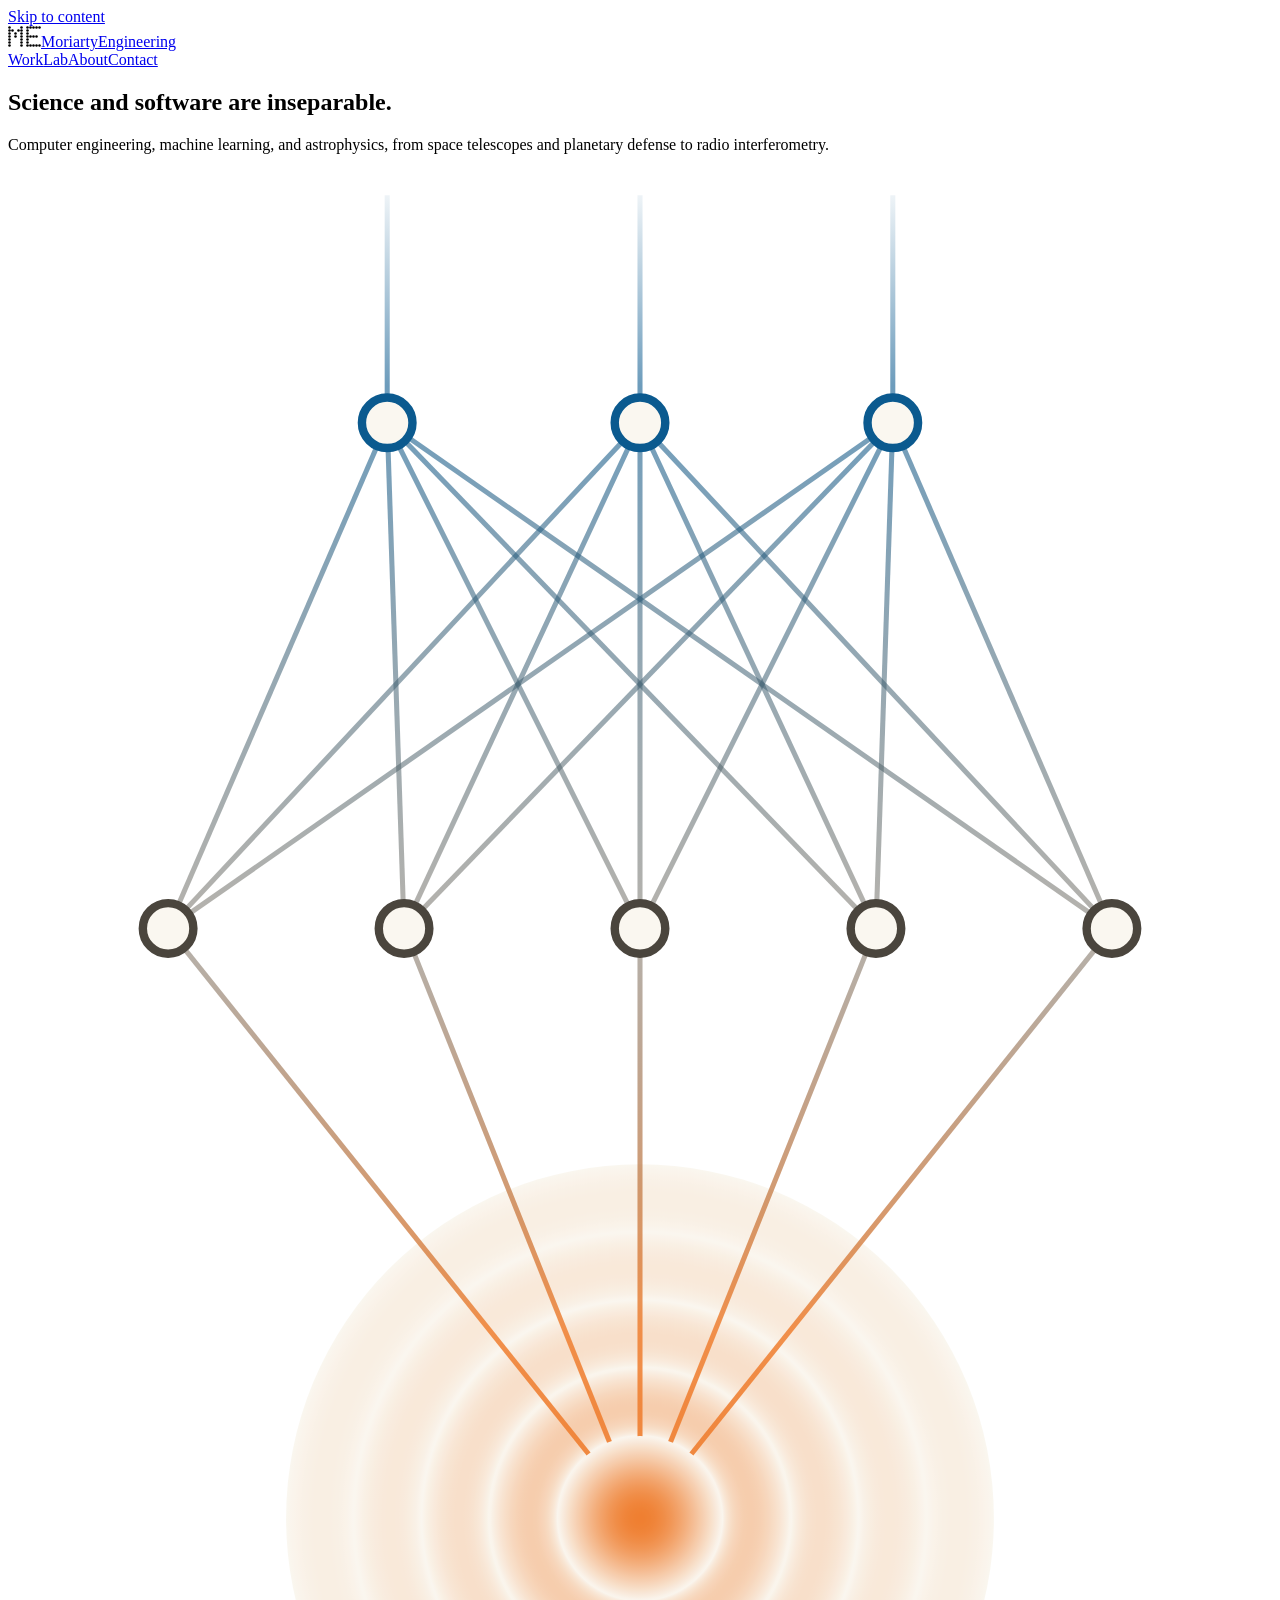
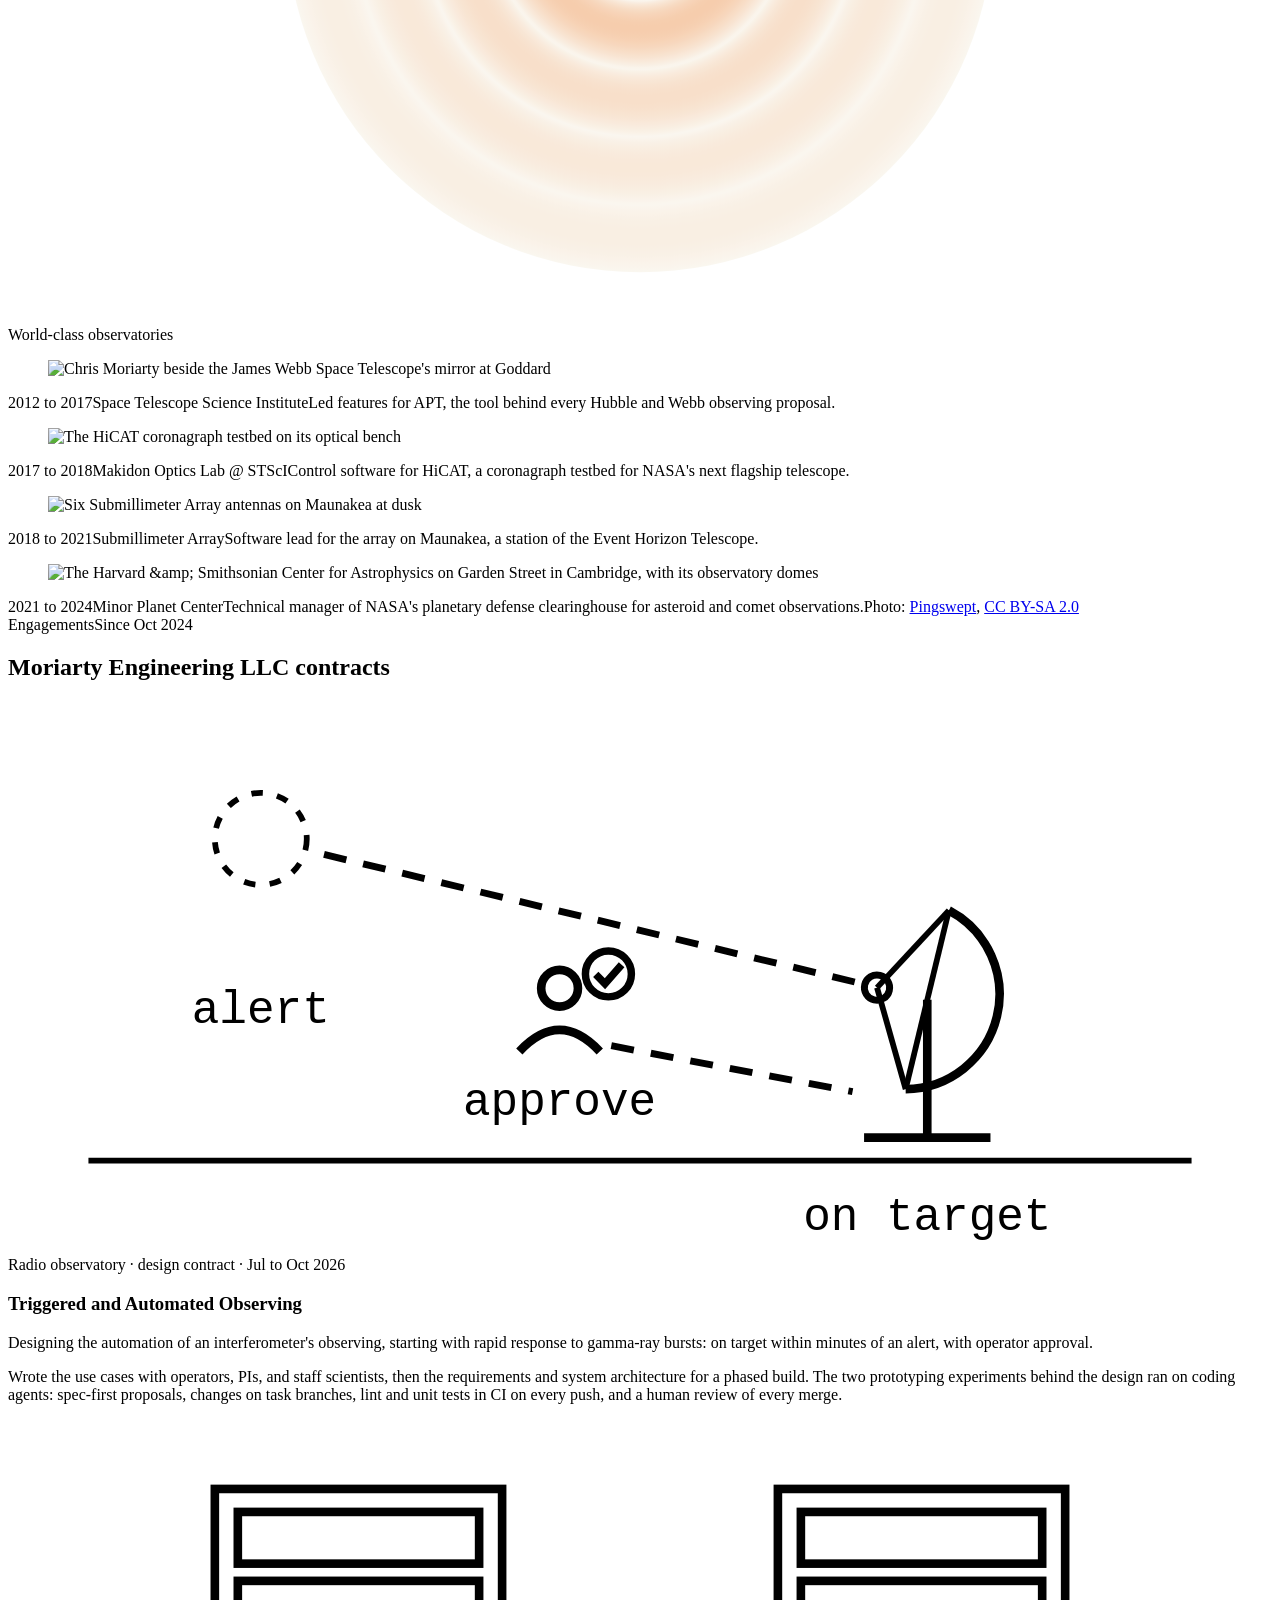
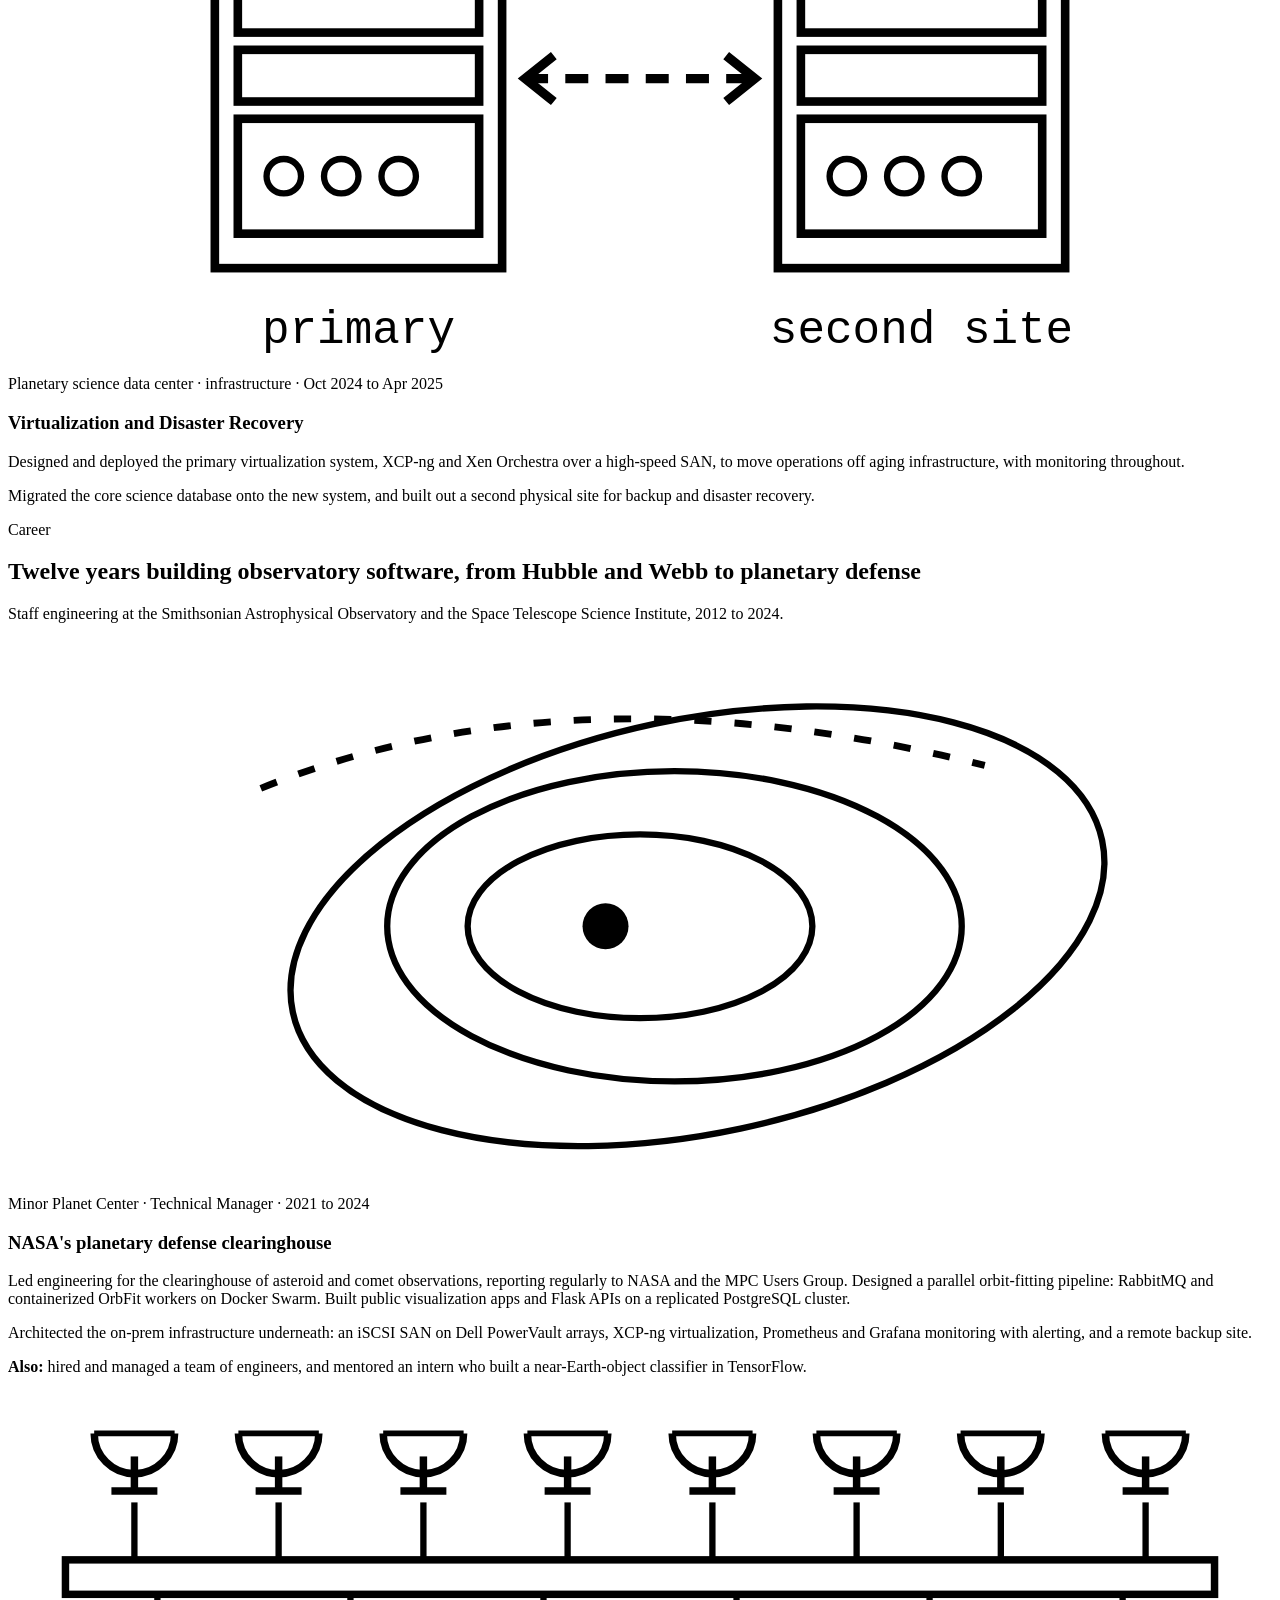
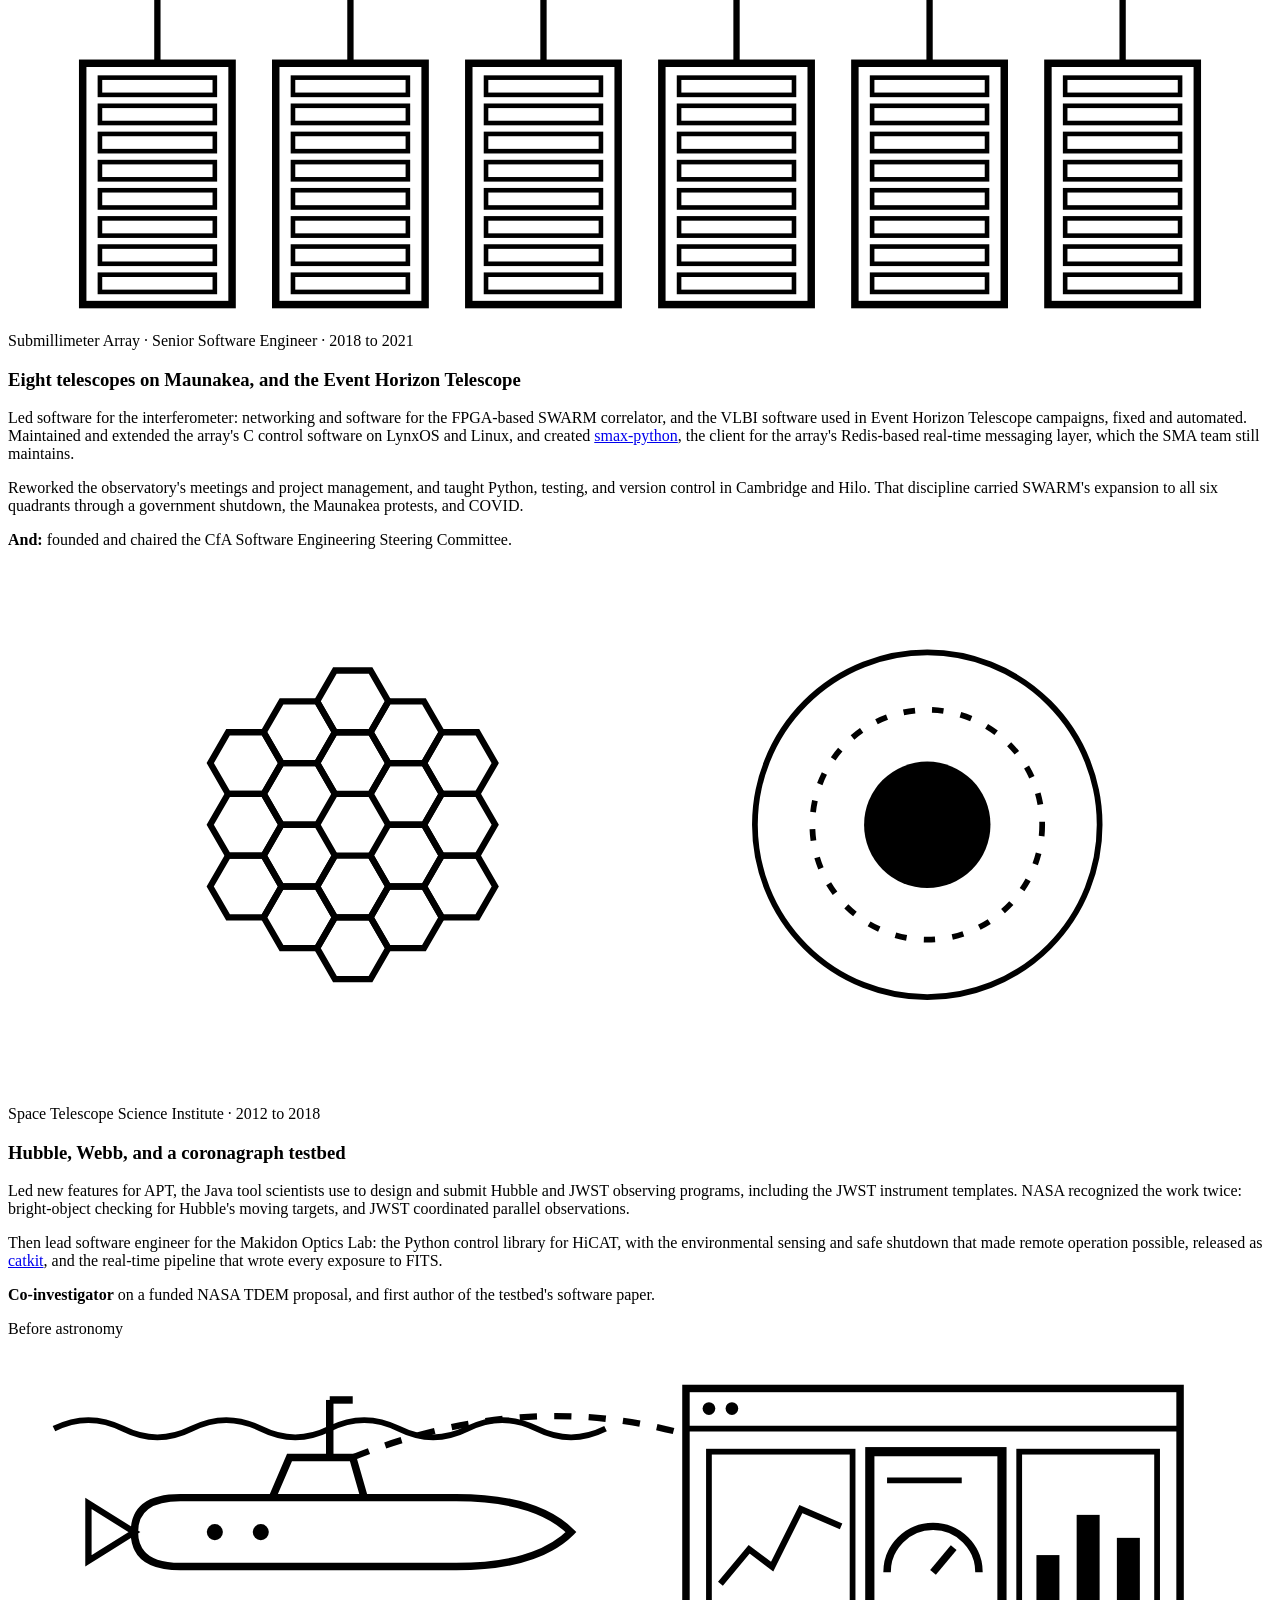
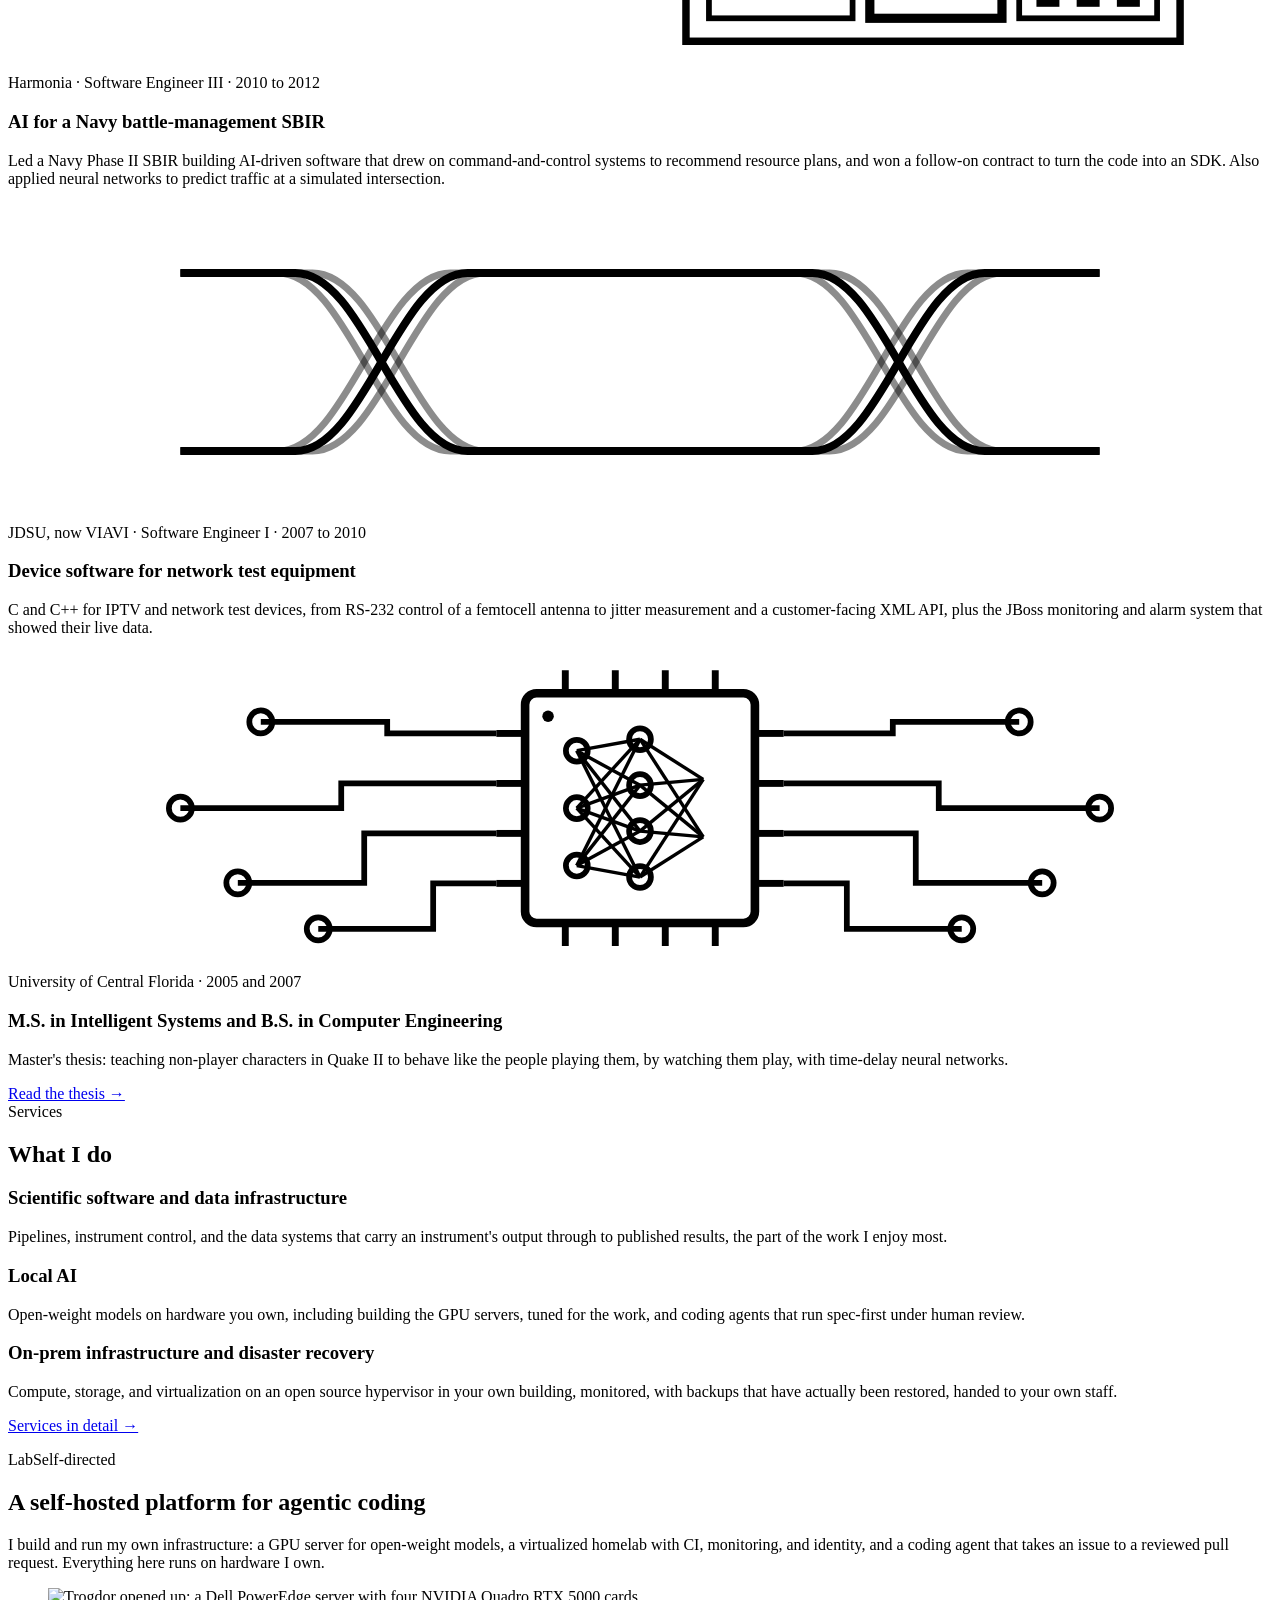
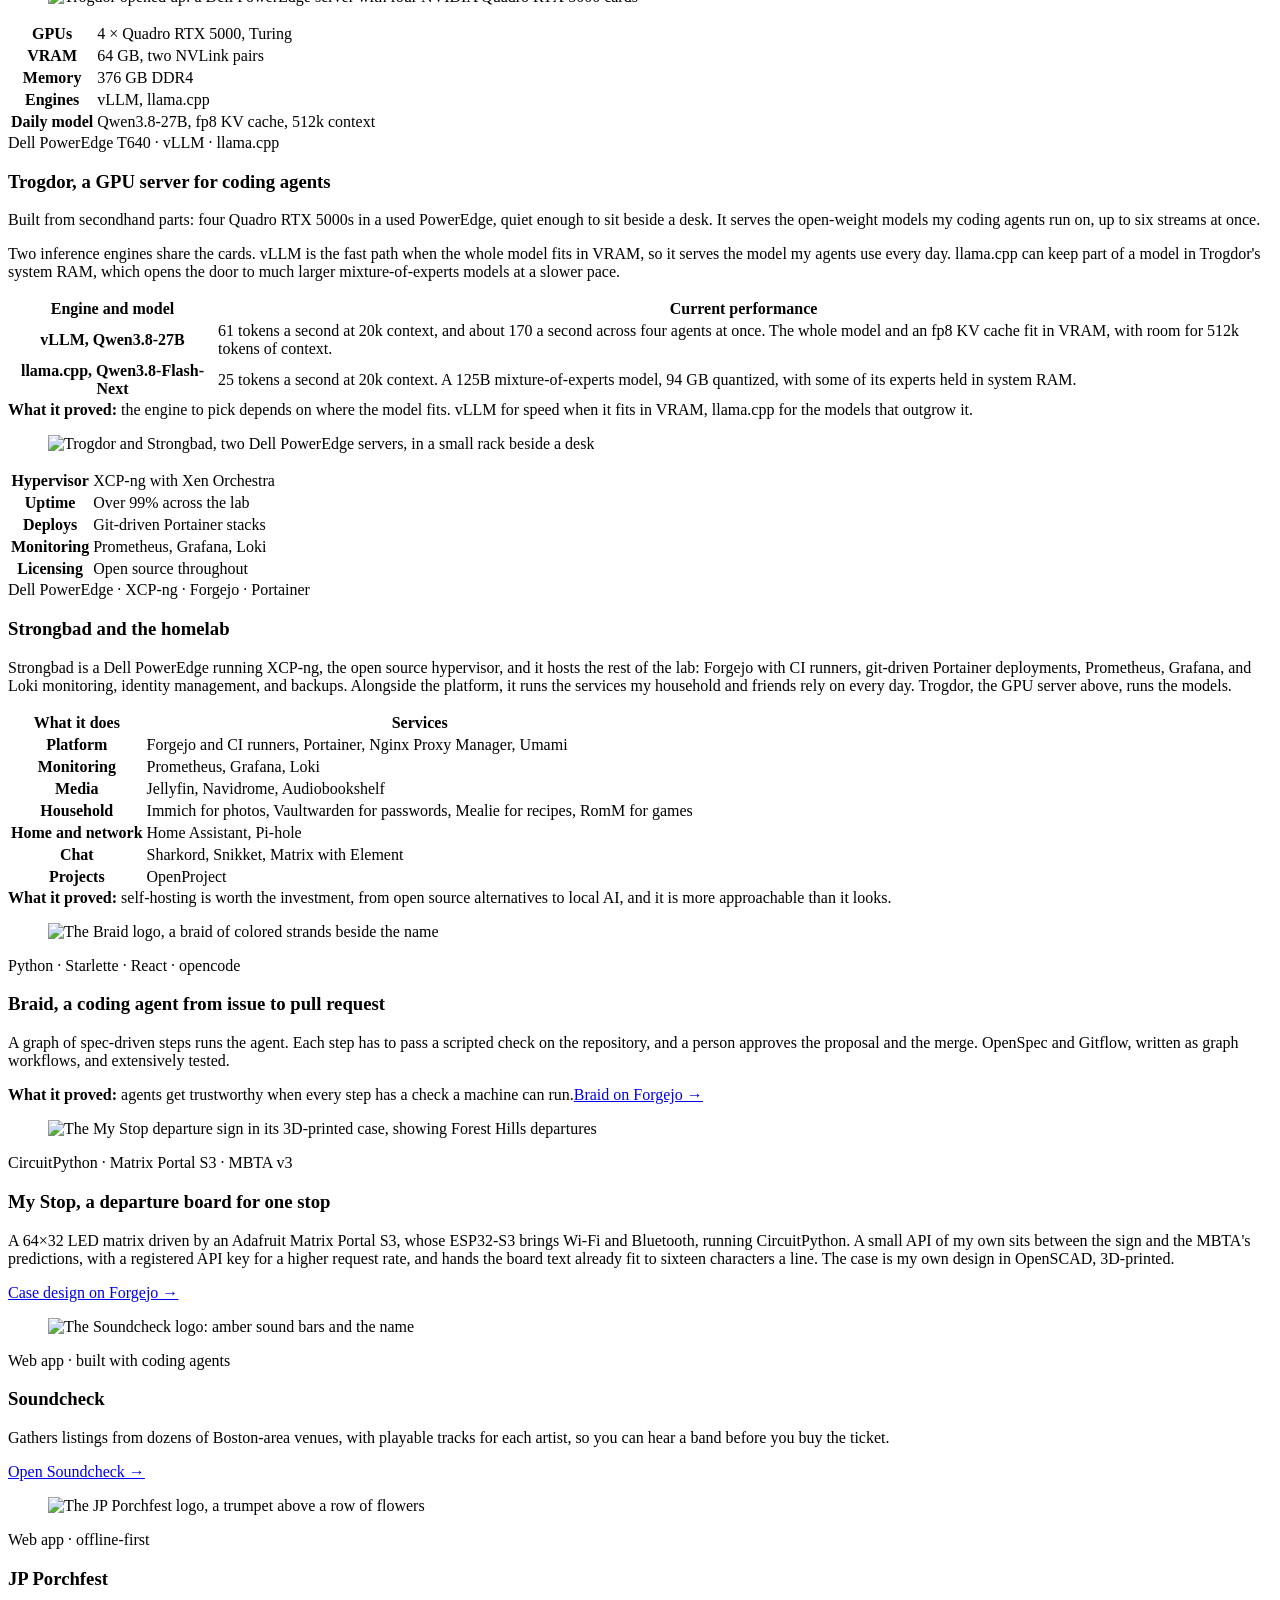
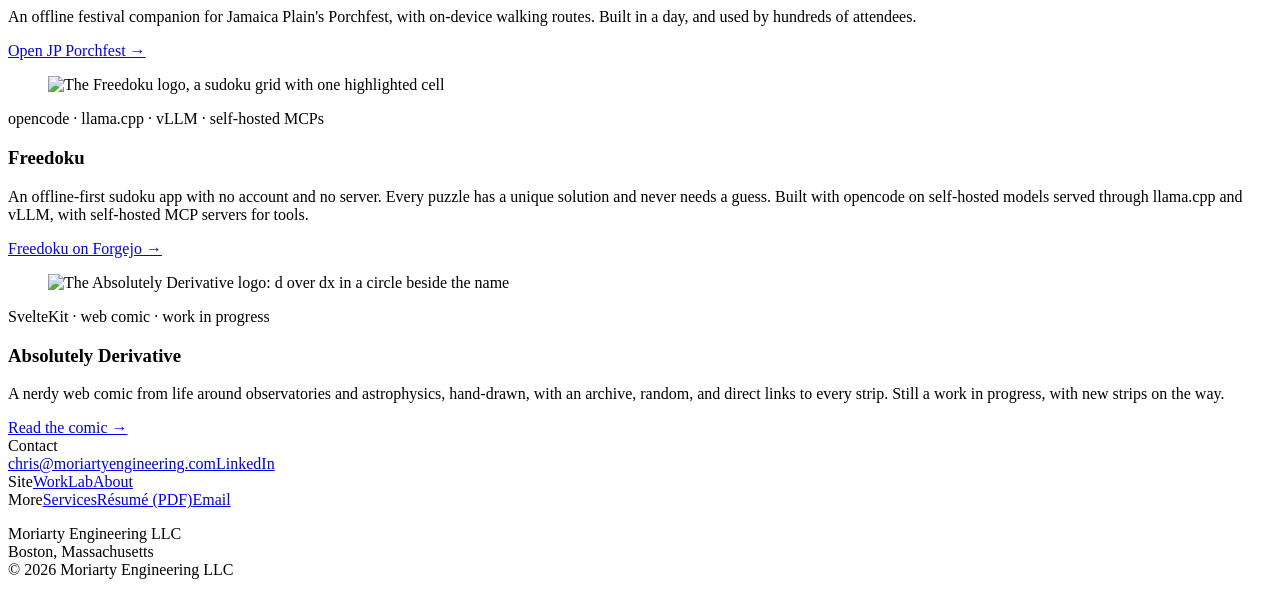
==== commit 2536cfcc: "Publish llc-homepage c6de460" ====
--- a/site/index.html
+++ b/site/index.html
@@ -1,2 +1,2 @@
-<!DOCTYPE html><html lang="en"><head><meta charset="utf-8"><meta name="viewport" content="width=device-width, initial-scale=1"><title>Moriarty Engineering · Science and software are inseparable</title><meta name="description" content="Christopher Moriarty's engineering practice in Boston: observatory software, research computing, and AI-assisted engineering, from space telescopes and planetary defense to radio interferometry."><link rel="canonical" href="https://www.moriartyengineering.com/"><link rel="icon" href="/favicon.svg" type="image/svg+xml"><link rel="sitemap" href="/sitemap-index.xml"><meta name="theme-color" content="#FAF7F0"><meta property="og:type" content="website"><meta property="og:site_name" content="Moriarty Engineering"><meta property="og:title" content="Moriarty Engineering · Science and software are inseparable"><meta property="og:description" content="Christopher Moriarty's engineering practice in Boston: observatory software, research computing, and AI-assisted engineering, from space telescopes and planetary defense to radio interferometry."><meta property="og:url" content="https://www.moriartyengineering.com/"><meta property="og:image" content="https://www.moriartyengineering.com/og.jpg"><meta property="og:image:alt" content="Six Submillimeter Array antennas on Maunakea at dusk"><meta name="twitter:card" content="summary_large_image"><link rel="stylesheet" href="/_astro/Base.parntuEh.css"></head><body><a class="skip" href="#main">Skip to content</a><div class="shell"><header class="mast"><a class="lockup" href="/" aria-label="Moriarty Engineering, home"><svg class="mono" viewBox="0 0 11 7" width="33" height="21" aria-hidden="true" focusable="false"><circle cx="0.5" cy="0.5" r="0.42"></circle><circle cx="4.5" cy="0.5" r="0.42"></circle><circle cx="0.5" cy="1.5" r="0.42"></circle><circle cx="1.5" cy="1.5" r="0.42"></circle><circle cx="3.5" cy="1.5" r="0.42"></circle><circle cx="4.5" cy="1.5" r="0.42"></circle><circle cx="0.5" cy="2.5" r="0.42"></circle><circle cx="2.5" cy="2.5" r="0.42"></circle><circle cx="4.5" cy="2.5" r="0.42"></circle><circle cx="0.5" cy="3.5" r="0.42"></circle><circle cx="2.5" cy="3.5" r="0.42"></circle><circle cx="4.5" cy="3.5" r="0.42"></circle><circle cx="0.5" cy="4.5" r="0.42"></circle><circle cx="4.5" cy="4.5" r="0.42"></circle><circle cx="0.5" cy="5.5" r="0.42"></circle><circle cx="4.5" cy="5.5" r="0.42"></circle><circle cx="0.5" cy="6.5" r="0.42"></circle><circle cx="4.5" cy="6.5" r="0.42"></circle><circle cx="6.5" cy="0.5" r="0.42"></circle><circle cx="7.5" cy="0.5" r="0.42"></circle><circle cx="8.5" cy="0.5" r="0.42"></circle><circle cx="9.5" cy="0.5" r="0.42"></circle><circle cx="10.5" cy="0.5" r="0.42"></circle><circle cx="6.5" cy="1.5" r="0.42"></circle><circle cx="6.5" cy="2.5" r="0.42"></circle><circle cx="6.5" cy="3.5" r="0.42"></circle><circle cx="7.5" cy="3.5" r="0.42"></circle><circle cx="8.5" cy="3.5" r="0.42"></circle><circle cx="9.5" cy="3.5" r="0.42"></circle><circle cx="6.5" cy="4.5" r="0.42"></circle><circle cx="6.5" cy="5.5" r="0.42"></circle><circle cx="6.5" cy="6.5" r="0.42"></circle><circle cx="7.5" cy="6.5" r="0.42"></circle><circle cx="8.5" cy="6.5" r="0.42"></circle><circle cx="9.5" cy="6.5" r="0.42"></circle><circle cx="10.5" cy="6.5" r="0.42"></circle></svg><span><span class="n1">Moriarty</span><span class="n2">Engineering</span></span></a><nav class="primary" aria-label="Primary"><a href="/#work">Work</a><a href="/#lab">Lab</a><a href="/about/">About</a><a href="/#contact">Contact</a></nav></header><main id="main"><section class="hero"><div class="heroTop"><div class="heroText"><h1 class="thesis">Science and software are inseparable.</h1><p class="standfirst">Computer engineering, machine learning, and astrophysics, from space telescopes and planetary defense to radio interferometry.</p></div><div class="heroMark" aria-hidden="true"><svg xmlns="http://www.w3.org/2000/svg" viewBox="0 0 150 206" class="heroMarkSvg"><defs><radialGradient id="heroAiry" gradientUnits="userSpaceOnUse" cx="75" cy="160" r="42"><stop offset="0.0000" stop-color="#ef7f31"/><stop offset="0.0056" stop-color="#ef7f31"/><stop offset="0.0111" stop-color="#ef7f32"/><stop offset="0.0167" stop-color="#ef8032"/><stop offset="0.0222" stop-color="#ef8134"/><stop offset="0.0278" stop-color="#ef8135"/><stop offset="0.0333" stop-color="#ef8337"/><stop offset="0.0389" stop-color="#ef8439"/><stop offset="0.0444" stop-color="#f0853b"/><stop offset="0.0500" stop-color="#f0873e"/><stop offset="0.0556" stop-color="#f08941"/><stop offset="0.0611" stop-color="#f08b44"/><stop offset="0.0667" stop-color="#f08d47"/><stop offset="0.0722" stop-color="#f08f4b"/><stop offset="0.0778" stop-color="#f1924f"/><stop offset="0.0833" stop-color="#f19453"/><stop offset="0.0889" stop-color="#f19757"/><stop offset="0.0944" stop-color="#f19a5c"/><stop offset="0.1000" stop-color="#f29d61"/><stop offset="0.1056" stop-color="#f2a066"/><stop offset="0.1111" stop-color="#f2a36b"/><stop offset="0.1167" stop-color="#f3a770"/><stop offset="0.1222" stop-color="#f3aa76"/><stop offset="0.1278" stop-color="#f3ae7b"/><stop offset="0.1333" stop-color="#f4b181"/><stop offset="0.1389" stop-color="#f4b587"/><stop offset="0.1444" stop-color="#f4b98d"/><stop offset="0.1500" stop-color="#f5bc93"/><stop offset="0.1556" stop-color="#f5c099"/><stop offset="0.1611" stop-color="#f5c49f"/><stop offset="0.1667" stop-color="#f6c8a5"/><stop offset="0.1722" stop-color="#f6ccab"/><stop offset="0.1778" stop-color="#f6cfb1"/><stop offset="0.1833" stop-color="#f7d3b7"/><stop offset="0.1889" stop-color="#f7d7bd"/><stop offset="0.1944" stop-color="#f7dbc3"/><stop offset="0.2000" stop-color="#f8dfc9"/><stop offset="0.2056" stop-color="#f8e3cf"/><stop offset="0.2111" stop-color="#f8e6d6"/><stop offset="0.2167" stop-color="#f9eadc"/><stop offset="0.2222" stop-color="#f9eee2"/><stop offset="0.2278" stop-color="#faf2e9"/><stop offset="0.2333" stop-color="#faf5ed"/><stop offset="0.2389" stop-color="#f9ede1"/><stop offset="0.2444" stop-color="#f9e8d7"/><stop offset="0.2500" stop-color="#f8e3d0"/><stop offset="0.2556" stop-color="#f8dfc9"/><stop offset="0.2611" stop-color="#f7dbc3"/><stop offset="0.2667" stop-color="#f7d8be"/><stop offset="0.2722" stop-color="#f7d5ba"/><stop offset="0.2778" stop-color="#f7d3b7"/><stop offset="0.2833" stop-color="#f7d1b4"/><stop offset="0.2889" stop-color="#f6d0b1"/><stop offset="0.2944" stop-color="#f6ceaf"/><stop offset="0.3000" stop-color="#f6ceae"/><stop offset="0.3056" stop-color="#f6cdad"/><stop offset="0.3111" stop-color="#f6cdad"/><stop offset="0.3167" stop-color="#f6cdad"/><stop offset="0.3222" stop-color="#f6cdae"/><stop offset="0.3278" stop-color="#f6ceaf"/><stop offset="0.3333" stop-color="#f6cfb0"/><stop offset="0.3389" stop-color="#f6d0b2"/><stop offset="0.3444" stop-color="#f7d1b4"/><stop offset="0.3500" stop-color="#f7d3b6"/><stop offset="0.3556" stop-color="#f7d5b9"/><stop offset="0.3611" stop-color="#f7d6bc"/><stop offset="0.3667" stop-color="#f7d8bf"/><stop offset="0.3722" stop-color="#f7dbc3"/><stop offset="0.3778" stop-color="#f8ddc6"/><stop offset="0.3833" stop-color="#f8dfca"/><stop offset="0.3889" stop-color="#f8e2ce"/><stop offset="0.3944" stop-color="#f8e4d2"/><stop offset="0.4000" stop-color="#f9e7d7"/><stop offset="0.4056" stop-color="#f9eadb"/><stop offset="0.4111" stop-color="#f9ede0"/><stop offset="0.4167" stop-color="#f9f0e5"/><stop offset="0.4222" stop-color="#faf4eb"/><stop offset="0.4278" stop-color="#faf5ed"/><stop offset="0.4333" stop-color="#f9f2e7"/><stop offset="0.4389" stop-color="#f9efe3"/><stop offset="0.4444" stop-color="#f9ecdf"/><stop offset="0.4500" stop-color="#f9eadb"/><stop offset="0.4556" stop-color="#f9e8d8"/><stop offset="0.4611" stop-color="#f8e6d5"/><stop offset="0.4667" stop-color="#f8e5d3"/><stop offset="0.4722" stop-color="#f8e3d0"/><stop offset="0.4778" stop-color="#f8e2cf"/><stop offset="0.4833" stop-color="#f8e1cd"/><stop offset="0.4889" stop-color="#f8e0cc"/><stop offset="0.4944" stop-color="#f8e0cb"/><stop offset="0.5000" stop-color="#f8dfca"/><stop offset="0.5056" stop-color="#f8dfca"/><stop offset="0.5111" stop-color="#f8dfca"/><stop offset="0.5167" stop-color="#f8dfca"/><stop offset="0.5222" stop-color="#f8dfca"/><stop offset="0.5278" stop-color="#f8e0cb"/><stop offset="0.5333" stop-color="#f8e0cc"/><stop offset="0.5389" stop-color="#f8e1cd"/><stop offset="0.5444" stop-color="#f8e2ce"/><stop offset="0.5500" stop-color="#f8e3d0"/><stop offset="0.5556" stop-color="#f8e4d1"/><stop offset="0.5611" stop-color="#f8e5d3"/><stop offset="0.5667" stop-color="#f8e6d5"/><stop offset="0.5722" stop-color="#f9e7d7"/><stop offset="0.5778" stop-color="#f9e9da"/><stop offset="0.5833" stop-color="#f9eadc"/><stop offset="0.5889" stop-color="#f9ecdf"/><stop offset="0.5944" stop-color="#f9eee1"/><stop offset="0.6000" stop-color="#f9f0e4"/><stop offset="0.6056" stop-color="#faf2e7"/><stop offset="0.6111" stop-color="#faf4eb"/><stop offset="0.6167" stop-color="#faf6ef"/><stop offset="0.6222" stop-color="#faf5ed"/><stop offset="0.6278" stop-color="#faf3ea"/><stop offset="0.6333" stop-color="#f9f1e7"/><stop offset="0.6389" stop-color="#f9f0e5"/><stop offset="0.6444" stop-color="#f9efe3"/><stop offset="0.6500" stop-color="#f9eee1"/><stop offset="0.6556" stop-color="#f9ede0"/><stop offset="0.6611" stop-color="#f9ecde"/><stop offset="0.6667" stop-color="#f9ebdd"/><stop offset="0.6722" stop-color="#f9eadc"/><stop offset="0.6778" stop-color="#f9eadb"/><stop offset="0.6833" stop-color="#f9e9da"/><stop offset="0.6889" stop-color="#f9e9da"/><stop offset="0.6944" stop-color="#f9e9d9"/><stop offset="0.7000" stop-color="#f9e9d9"/><stop offset="0.7056" stop-color="#f9e9d9"/><stop offset="0.7111" stop-color="#f9e9d9"/><stop offset="0.7167" stop-color="#f9e9d9"/><stop offset="0.7222" stop-color="#f9e9da"/><stop offset="0.7278" stop-color="#f9e9da"/><stop offset="0.7333" stop-color="#f9eadb"/><stop offset="0.7389" stop-color="#f9eadc"/><stop offset="0.7444" stop-color="#f9ebdd"/><stop offset="0.7500" stop-color="#f9ebde"/><stop offset="0.7556" stop-color="#f9ecdf"/><stop offset="0.7611" stop-color="#f9ede0"/><stop offset="0.7667" stop-color="#f9eee1"/><stop offset="0.7722" stop-color="#f9efe3"/><stop offset="0.7778" stop-color="#f9f0e4"/><stop offset="0.7833" stop-color="#f9f1e6"/><stop offset="0.7889" stop-color="#faf2e8"/><stop offset="0.7944" stop-color="#faf3ea"/><stop offset="0.8000" stop-color="#faf4ec"/><stop offset="0.8056" stop-color="#faf6ee"/><stop offset="0.8111" stop-color="#faf6ef"/><stop offset="0.8167" stop-color="#faf5ed"/><stop offset="0.8222" stop-color="#faf4ec"/><stop offset="0.8278" stop-color="#faf3ea"/><stop offset="0.8333" stop-color="#faf3e9"/><stop offset="0.8389" stop-color="#faf2e8"/><stop offset="0.8444" stop-color="#f9f1e7"/><stop offset="0.8500" stop-color="#f9f1e6"/><stop offset="0.8556" stop-color="#f9f0e5"/><stop offset="0.8611" stop-color="#f9f0e5"/><stop offset="0.8667" stop-color="#f9f0e4"/><stop offset="0.8722" stop-color="#f9efe4"/><stop offset="0.8778" stop-color="#f9efe3"/><stop offset="0.8833" stop-color="#f9efe3"/><stop offset="0.8889" stop-color="#f9efe3"/><stop offset="0.8944" stop-color="#f9efe3"/><stop offset="0.9000" stop-color="#f9efe3"/><stop offset="0.9056" stop-color="#f9efe3"/><stop offset="0.9111" stop-color="#f9efe3"/><stop offset="0.9167" stop-color="#f9efe3"/><stop offset="0.9222" stop-color="#f9efe3"/><stop offset="0.9278" stop-color="#f9efe4"/><stop offset="0.9333" stop-color="#f9f0e4"/><stop offset="0.9389" stop-color="#f9f0e5"/><stop offset="0.9444" stop-color="#f9f0e6"/><stop offset="0.9500" stop-color="#f9f1e6"/><stop offset="0.9556" stop-color="#f9f1e7"/><stop offset="0.9611" stop-color="#faf2e8"/><stop offset="0.9667" stop-color="#faf2e9"/><stop offset="0.9722" stop-color="#faf3ea"/><stop offset="0.9778" stop-color="#faf4eb"/><stop offset="0.9833" stop-color="#faf4ec"/><stop offset="0.9889" stop-color="#faf5ed"/><stop offset="0.9944" stop-color="#faf6ee"/><stop offset="1.0000" stop-color="#faf7f0"/></radialGradient><linearGradient id="heroBeam" gradientUnits="userSpaceOnUse" x1="0" y1="0" x2="0" y2="160"><stop offset="0" stop-color="#0B5A8F" stop-opacity="0"/><stop offset="0.16" stop-color="#0B5A8F" stop-opacity="0.6"/><stop offset="0.56" stop-color="#6B655A" stop-opacity="0.5"/><stop offset="0.86" stop-color="#EF7F31" stop-opacity="0.85"/><stop offset="1" stop-color="#EF7F31" stop-opacity="0.95"/></linearGradient></defs><circle cx="75" cy="160" r="42" fill="url(#heroAiry)"/><g fill="none" stroke="url(#heroBeam)" stroke-width="0.6"><path d="M45 3L45 30"/><path d="M75 3L75 30"/><path d="M105 3L105 30"/><path d="M45 30L19 90"/><path d="M45 30L47 90"/><path d="M45 30L75 90"/><path d="M45 30L103 90"/><path d="M45 30L131 90"/><path d="M75 30L19 90"/><path d="M75 30L47 90"/><path d="M75 30L75 90"/><path d="M75 30L103 90"/><path d="M75 30L131 90"/><path d="M105 30L19 90"/><path d="M105 30L47 90"/><path d="M105 30L75 90"/><path d="M105 30L103 90"/><path d="M105 30L131 90"/><path d="M19 90L75 160"/><path d="M47 90L75 160"/><path d="M75 90L75 160"/><path d="M103 90L75 160"/><path d="M131 90L75 160"/></g><circle cx="75" cy="160" r="9.77" fill="url(#heroAiry)"/><g fill="#FAF7F0" stroke="#0B5A8F" stroke-width="1"><circle cx="45" cy="30" r="3"/><circle cx="75" cy="30" r="3"/><circle cx="105" cy="30" r="3"/></g><g fill="#FAF7F0" stroke="#4A453D" stroke-width="1"><circle cx="19" cy="90" r="3"/><circle cx="47" cy="90" r="3"/><circle cx="75" cy="90" r="3"/><circle cx="103" cy="90" r="3"/><circle cx="131" cy="90" r="3"/></g></svg>
-</div></div><p class="galLabel">World-class observatories</p><div class="gallery"><article class="plate" style="--accent:var(--blue)"><figure data-photo="stsci"><img src="/_astro/stsci.D6Ae-i13_Z1kuuqS.webp" srcset="/_astro/stsci.D6Ae-i13_Z23NSBM.webp 360w, /_astro/stsci.D6Ae-i13_14Uehk.webp 720w, /_astro/stsci.D6Ae-i13_Q5SvV.webp 1080w" alt="Chris Moriarty beside the James Webb Space Telescope's mirror at Goddard" sizes="(max-width: 480px) 100vw, (max-width: 900px) 50vw, 270px" loading="lazy" decoding="async" width="1125" height="2000"></figure><div class="cap"><span class="yr">2012 to 2017</span><span class="who">Space Telescope Science Institute</span><span class="what">Led features for APT, the tool behind every Hubble and Webb observing proposal.</span></div></article><article class="plate" style="--accent:var(--amber)"><figure data-photo="hicat"><img src="/_astro/hicat.DiuxW8uF_Z1ylHv4.webp" srcset="/_astro/hicat.DiuxW8uF_Z22UR6a.webp 360w, /_astro/hicat.DiuxW8uF_ZmYdP9.webp 720w, /_astro/hicat.DiuxW8uF_1wm7OP.webp 1080w" alt="The HiCAT coronagraph testbed on its optical bench" sizes="(max-width: 480px) 100vw, (max-width: 900px) 50vw, 270px" loading="lazy" decoding="async" width="1920" height="1440"></figure><div class="cap"><span class="yr">2017 to 2018</span><span class="who">Makidon Optics Lab @ STScI</span><span class="what">Control software for HiCAT, a coronagraph testbed for NASA's next flagship telescope.</span></div></article><article class="plate" style="--accent:var(--green)"><figure data-photo="sma"><img src="/_astro/sma.DhNMrlvJ_Z1ioPnw.webp" srcset="/_astro/sma.DhNMrlvJ_Z25bLFY.webp 360w, /_astro/sma.DhNMrlvJ_ZoME2y.webp 720w, /_astro/sma.DhNMrlvJ_PcJpP.webp 1080w" alt="Six Submillimeter Array antennas on Maunakea at dusk" sizes="(max-width: 480px) 100vw, (max-width: 900px) 50vw, 270px" loading="lazy" decoding="async" width="1920" height="1440"></figure><div class="cap"><span class="yr">2018 to 2021</span><span class="who">Submillimeter Array</span><span class="what">Software lead for the array on Maunakea, a station of the Event Horizon Telescope.</span></div></article><article class="plate" style="--accent:var(--ink)"><figure data-photo="cfa"><img src="/_astro/cfa.DYHaPgwv_Z1h9a91.webp" srcset="/_astro/cfa.DYHaPgwv_Z2mqVdA.webp 360w, /_astro/cfa.DYHaPgwv_ZAW7IJ.webp 720w, /_astro/cfa.DYHaPgwv_2ktyVo.webp 1080w" alt="The Harvard &amp;amp; Smithsonian Center for Astrophysics on Garden Street in Cambridge, with its observatory domes" sizes="(max-width: 480px) 100vw, (max-width: 900px) 50vw, 270px" loading="lazy" decoding="async" width="2272" height="1704"></figure><div class="cap"><span class="yr">2021 to 2024</span><span class="who">Minor Planet Center</span><span class="what">Technical manager of NASA's planetary defense clearinghouse for asteroid and comet observations.</span><span class="credit">Photo: <a href="https://commons.wikimedia.org/wiki/File:Center_for_Astrophysics_at_Harvard.jpg">Pingswept</a>, <a href="https://creativecommons.org/licenses/by-sa/2.0/">CC BY-SA 2.0</a></span></div></article></div></section><div class="band" id="work"><div class="rail">Engagements<span class="sub">Since Oct 2024</span></div><div class="stack tight"><h2 class="sec">Moriarty Engineering LLC contracts</h2><div class="cards"><article class="card"><div class="labFig"><svg viewBox="0 0 220 96" role="img" aria-label="A gamma-ray burst with two jets, an operator approving the alert, and a radio dish pointed at the burst" fill="none" stroke="currentColor" stroke-width="1.5"><g stroke="var(--blue)" stroke-width="1.3"><g transform="rotate(13.6 44 24)"><polygon points="44,24 41.5,4 46.5,4" fill="var(--blue)" stroke="none"></polygon><polygon points="44,24 41.5,44 46.5,44" fill="var(--blue)" stroke="none"></polygon></g><circle cx="44" cy="24" r="8" stroke-dasharray="2 2.5" stroke-width="1"></circle><circle cx="44" cy="24" r="3.6" fill="var(--blue)" stroke="none"></circle></g><line x1="55" y1="26.7" x2="149" y2="49.3" stroke-dasharray="4 3" stroke-width="1.2"></line><g transform="translate(160 52) rotate(-76.4)"><path d="M-16 0 A16.5 16.5 0 0 0 16 0"></path><line x1="-16" y1="0" x2="16" y2="0" stroke-width="1"></line><line x1="-16" y1="0" x2="0" y2="-9" stroke-width="1"></line><line x1="16" y1="0" x2="0" y2="-9" stroke-width="1"></line><circle cx="0" cy="-9" r="2.2" fill="var(--card)" stroke-width="1.2"></circle></g><line x1="160" y1="52" x2="160" y2="76"></line><line x1="149" y1="76" x2="171" y2="76"></line><circle cx="96" cy="50" r="3.2"></circle><path d="M89 61 Q96 53.5 103 61"></path><circle cx="104.5" cy="47.5" r="4" stroke="var(--blue)" fill="var(--card)" stroke-width="1.3"></circle><path d="M102.3 47.6 L103.9 49.2 L106.8 45.9" stroke="var(--blue)" stroke-width="1.3"></path><path d="M105 60 L147 68" stroke-dasharray="4 3" stroke-width="1.2"></path><line x1="14" y1="80" x2="206" y2="80" stroke-width="1" stroke="var(--hairline)"></line><g fill="currentColor" stroke="none" font-family="ui-monospace, SF Mono, Menlo, monospace" font-size="8" text-anchor="middle"><text x="44" y="56">alert</text><text x="96" y="72">approve</text><text x="160" y="92">on target</text></g></svg></div><div class="txt"><span class="kicker">Radio observatory · design contract · Jul to Oct 2026</span><h3 class="item">Triggered and Automated Observing</h3><div class="cardBody"><p>Designing the automation of an interferometer's observing, starting with rapid response to gamma-ray bursts: on target within minutes of an alert, with operator approval.</p><p>Wrote the use cases with operators, PIs, and staff scientists, then the requirements and system architecture for a phased build. The two prototyping experiments behind the design ran on coding agents: spec-first proposals, changes on task branches, lint and unit tests in CI on every push, and a human review of every merge.</p></div></div></article><article class="card"><div class="labFig"><svg viewBox="0 0 220 96" role="img" aria-label="A primary server rack replicating to a second rack at another site" fill="none" stroke="currentColor" stroke-width="1.5"><rect x="36" y="12" width="50" height="66" fill="var(--card)"></rect><rect x="40" y="16" width="42" height="9"></rect><circle cx="75" cy="20.5" r="1.6" fill="var(--green)" stroke="none"></circle><rect x="40" y="28" width="42" height="9"></rect><circle cx="75" cy="32.5" r="1.6" fill="var(--green)" stroke="none"></circle><rect x="40" y="40" width="42" height="9"></rect><circle cx="75" cy="44.5" r="1.6" fill="var(--green)" stroke="none"></circle><rect x="40" y="52" width="42" height="20"></rect><circle cx="48" cy="62" r="3" stroke-width="1.1"></circle><circle cx="58" cy="62" r="3" stroke-width="1.1"></circle><circle cx="68" cy="62" r="3" stroke-width="1.1"></circle><rect x="134" y="12" width="50" height="66" fill="var(--card)"></rect><rect x="138" y="16" width="42" height="9"></rect><circle cx="173" cy="20.5" r="1.6" fill="var(--green)" stroke="none"></circle><rect x="138" y="28" width="42" height="9"></rect><circle cx="173" cy="32.5" r="1.6" fill="var(--green)" stroke="none"></circle><rect x="138" y="40" width="42" height="9"></rect><circle cx="173" cy="44.5" r="1.6" fill="var(--green)" stroke="none"></circle><rect x="138" y="52" width="42" height="20"></rect><circle cx="146" cy="62" r="3" stroke-width="1.1"></circle><circle cx="156" cy="62" r="3" stroke-width="1.1"></circle><circle cx="166" cy="62" r="3" stroke-width="1.1"></circle><path d="M90 45 L130 45" stroke="var(--amber)" stroke-width="1.6" stroke-dasharray="4 3"></path><path d="M95 41 L90 45 L95 49 M125 41 L130 45 L125 49" stroke="var(--amber)" stroke-width="1.6"></path><g fill="currentColor" stroke="none" font-family="ui-monospace, SF Mono, Menlo, monospace" font-size="8" text-anchor="middle"><text x="61" y="91">primary</text><text x="159" y="91">second site</text></g></svg></div><div class="txt"><span class="kicker">Planetary science data center · infrastructure · Oct 2024 to Apr 2025</span><h3 class="item">Virtualization and Disaster Recovery</h3><div class="cardBody"><p>Designed and deployed the primary virtualization system, XCP-ng and Xen Orchestra over a high-speed SAN, to move operations off aging infrastructure, with monitoring throughout.</p><p>Migrated the core science database onto the new system, and built out a second physical site for backup and disaster recovery.</p></div></div></article></div></div></div><div class="band"><div class="rail">Career</div><div class="stack tight"><h2 class="sec">Twelve years building observatory software, from Hubble and Webb to planetary defense</h2><p class="lede">Staff engineering at the Smithsonian Astrophysical Observatory and the Space Telescope Science Institute, 2012 to 2024.</p><div class="cards"><article class="card"><div class="labFig"><svg viewBox="0 0 220 96" role="img" aria-label="Orbital ellipses around the Sun, with a run of observations plotted along an asteroid track" fill="none" stroke="currentColor" stroke-width="1.4"><circle cx="104" cy="50" r="4" fill="currentColor" stroke="none"></circle><ellipse cx="110" cy="50" rx="30" ry="16" stroke-width="1.1"></ellipse><ellipse cx="116" cy="50" rx="50" ry="27" stroke-width="1.1"></ellipse><ellipse cx="120" cy="50" rx="72" ry="36" stroke-width="1.1" transform="rotate(-12 120 50)"></ellipse><path d="M44 26 Q 98 4 170 22" stroke="var(--blue)" stroke-dasharray="3 4" stroke-width="1.2"></path><g fill="var(--blue)" stroke="none"><circle cx="52" cy="23" r="2.3"></circle><circle cx="76" cy="15" r="2.3"></circle><circle cx="102" cy="12" r="2.3"></circle><circle cx="128" cy="13" r="2.3"></circle><circle cx="152" cy="17" r="2.3"></circle><circle cx="168" cy="21" r="2.3"></circle></g></svg></div><div class="txt"><span class="kicker">Minor Planet Center · Technical Manager · 2021 to 2024</span><h3 class="item">NASA's planetary defense clearinghouse</h3><div class="cardBody"><p>Led engineering for the clearinghouse of asteroid and comet observations, reporting regularly to NASA and the MPC Users Group. Designed a parallel orbit-fitting pipeline: RabbitMQ and containerized OrbFit workers on Docker Swarm. Built public visualization apps and Flask APIs on a replicated PostgreSQL cluster.</p><p>Architected the on-prem infrastructure underneath: an iSCSI SAN on Dell PowerVault arrays, XCP-ng virtualization, Prometheus and Grafana monitoring with alerting, and a remote backup site.</p><span class="proved"><b>Also:</b> hired and managed a team of engineers, and mentored an intern who built a near-Earth-object classifier in TensorFlow.</span></div></div></article><article class="card"><div class="labFig"><svg viewBox="0 0 220 96" role="img" aria-label="Eight radio dishes feeding a block down converter that fans out to six racks of FPGA boards, one per correlator quadrant" fill="none" stroke="currentColor" stroke-width="1.3"><path d="M15.0 10 A7 7 0 0 0 29.0 10"></path><line x1="15.0" y1="10" x2="29.0" y2="10" stroke-width="1"></line><line x1="22.0" y1="14" x2="22.0" y2="20"></line><line x1="18.0" y1="20" x2="26.0" y2="20"></line><path d="M40.1 10 A7 7 0 0 0 54.1 10"></path><line x1="40.1" y1="10" x2="54.1" y2="10" stroke-width="1"></line><line x1="47.1" y1="14" x2="47.1" y2="20"></line><line x1="43.1" y1="20" x2="51.1" y2="20"></line><path d="M65.3 10 A7 7 0 0 0 79.3 10"></path><line x1="65.3" y1="10" x2="79.3" y2="10" stroke-width="1"></line><line x1="72.3" y1="14" x2="72.3" y2="20"></line><line x1="68.3" y1="20" x2="76.3" y2="20"></line><path d="M90.4 10 A7 7 0 0 0 104.4 10"></path><line x1="90.4" y1="10" x2="104.4" y2="10" stroke-width="1"></line><line x1="97.4" y1="14" x2="97.4" y2="20"></line><line x1="93.4" y1="20" x2="101.4" y2="20"></line><path d="M115.6 10 A7 7 0 0 0 129.6 10"></path><line x1="115.6" y1="10" x2="129.6" y2="10" stroke-width="1"></line><line x1="122.6" y1="14" x2="122.6" y2="20"></line><line x1="118.6" y1="20" x2="126.6" y2="20"></line><path d="M140.7 10 A7 7 0 0 0 154.7 10"></path><line x1="140.7" y1="10" x2="154.7" y2="10" stroke-width="1"></line><line x1="147.7" y1="14" x2="147.7" y2="20"></line><line x1="143.7" y1="20" x2="151.7" y2="20"></line><path d="M165.8 10 A7 7 0 0 0 179.8 10"></path><line x1="165.8" y1="10" x2="179.8" y2="10" stroke-width="1"></line><line x1="172.8" y1="14" x2="172.8" y2="20"></line><line x1="168.8" y1="20" x2="176.8" y2="20"></line><path d="M191.0 10 A7 7 0 0 0 205.0 10"></path><line x1="191.0" y1="10" x2="205.0" y2="10" stroke-width="1"></line><line x1="198.0" y1="14" x2="198.0" y2="20"></line><line x1="194.0" y1="20" x2="202.0" y2="20"></line><g stroke="var(--green)" stroke-width="1.1"><line x1="22.0" y1="22" x2="22.0" y2="32"></line><line x1="47.1" y1="22" x2="47.1" y2="32"></line><line x1="72.3" y1="22" x2="72.3" y2="32"></line><line x1="97.4" y1="22" x2="97.4" y2="32"></line><line x1="122.6" y1="22" x2="122.6" y2="32"></line><line x1="147.7" y1="22" x2="147.7" y2="32"></line><line x1="172.8" y1="22" x2="172.8" y2="32"></line><line x1="198.0" y1="22" x2="198.0" y2="32"></line></g><rect x="10" y="32" width="200" height="6" fill="var(--card)"></rect><g stroke="var(--green)" stroke-width="1.1"><line x1="26.0" y1="38" x2="26.0" y2="50"></line><line x1="59.6" y1="38" x2="59.6" y2="50"></line><line x1="93.2" y1="38" x2="93.2" y2="50"></line><line x1="126.8" y1="38" x2="126.8" y2="50"></line><line x1="160.4" y1="38" x2="160.4" y2="50"></line><line x1="194.0" y1="38" x2="194.0" y2="50"></line></g><rect x="13.0" y="50" width="26" height="42" fill="var(--card)"></rect><rect x="16.0" y="52.5" width="20" height="3" stroke-width=".8"></rect><rect x="16.0" y="57.4" width="20" height="3" stroke-width=".8"></rect><rect x="16.0" y="62.3" width="20" height="3" stroke-width=".8"></rect><rect x="16.0" y="67.2" width="20" height="3" stroke-width=".8"></rect><rect x="16.0" y="72.1" width="20" height="3" stroke-width=".8"></rect><rect x="16.0" y="77.0" width="20" height="3" stroke-width=".8"></rect><rect x="16.0" y="81.9" width="20" height="3" stroke-width=".8"></rect><rect x="16.0" y="86.8" width="20" height="3" stroke-width=".8"></rect><rect x="46.6" y="50" width="26" height="42" fill="var(--card)"></rect><rect x="49.6" y="52.5" width="20" height="3" stroke-width=".8"></rect><rect x="49.6" y="57.4" width="20" height="3" stroke-width=".8"></rect><rect x="49.6" y="62.3" width="20" height="3" stroke-width=".8"></rect><rect x="49.6" y="67.2" width="20" height="3" stroke-width=".8"></rect><rect x="49.6" y="72.1" width="20" height="3" stroke-width=".8"></rect><rect x="49.6" y="77.0" width="20" height="3" stroke-width=".8"></rect><rect x="49.6" y="81.9" width="20" height="3" stroke-width=".8"></rect><rect x="49.6" y="86.8" width="20" height="3" stroke-width=".8"></rect><rect x="80.2" y="50" width="26" height="42" fill="var(--card)"></rect><rect x="83.2" y="52.5" width="20" height="3" stroke-width=".8"></rect><rect x="83.2" y="57.4" width="20" height="3" stroke-width=".8"></rect><rect x="83.2" y="62.3" width="20" height="3" stroke-width=".8"></rect><rect x="83.2" y="67.2" width="20" height="3" stroke-width=".8"></rect><rect x="83.2" y="72.1" width="20" height="3" stroke-width=".8"></rect><rect x="83.2" y="77.0" width="20" height="3" stroke-width=".8"></rect><rect x="83.2" y="81.9" width="20" height="3" stroke-width=".8"></rect><rect x="83.2" y="86.8" width="20" height="3" stroke-width=".8"></rect><rect x="113.8" y="50" width="26" height="42" fill="var(--card)"></rect><rect x="116.8" y="52.5" width="20" height="3" stroke-width=".8"></rect><rect x="116.8" y="57.4" width="20" height="3" stroke-width=".8"></rect><rect x="116.8" y="62.3" width="20" height="3" stroke-width=".8"></rect><rect x="116.8" y="67.2" width="20" height="3" stroke-width=".8"></rect><rect x="116.8" y="72.1" width="20" height="3" stroke-width=".8"></rect><rect x="116.8" y="77.0" width="20" height="3" stroke-width=".8"></rect><rect x="116.8" y="81.9" width="20" height="3" stroke-width=".8"></rect><rect x="116.8" y="86.8" width="20" height="3" stroke-width=".8"></rect><rect x="147.4" y="50" width="26" height="42" fill="var(--card)"></rect><rect x="150.4" y="52.5" width="20" height="3" stroke-width=".8"></rect><rect x="150.4" y="57.4" width="20" height="3" stroke-width=".8"></rect><rect x="150.4" y="62.3" width="20" height="3" stroke-width=".8"></rect><rect x="150.4" y="67.2" width="20" height="3" stroke-width=".8"></rect><rect x="150.4" y="72.1" width="20" height="3" stroke-width=".8"></rect><rect x="150.4" y="77.0" width="20" height="3" stroke-width=".8"></rect><rect x="150.4" y="81.9" width="20" height="3" stroke-width=".8"></rect><rect x="150.4" y="86.8" width="20" height="3" stroke-width=".8"></rect><rect x="181.0" y="50" width="26" height="42" fill="var(--card)"></rect><rect x="184.0" y="52.5" width="20" height="3" stroke-width=".8"></rect><rect x="184.0" y="57.4" width="20" height="3" stroke-width=".8"></rect><rect x="184.0" y="62.3" width="20" height="3" stroke-width=".8"></rect><rect x="184.0" y="67.2" width="20" height="3" stroke-width=".8"></rect><rect x="184.0" y="72.1" width="20" height="3" stroke-width=".8"></rect><rect x="184.0" y="77.0" width="20" height="3" stroke-width=".8"></rect><rect x="184.0" y="81.9" width="20" height="3" stroke-width=".8"></rect><rect x="184.0" y="86.8" width="20" height="3" stroke-width=".8"></rect></svg></div><div class="txt"><span class="kicker">Submillimeter Array · Senior Software Engineer · 2018 to 2021</span><h3 class="item">Eight telescopes on Maunakea, and the Event Horizon Telescope</h3><div class="cardBody"><p>Led software for the interferometer: networking and software for the FPGA-based SWARM correlator, and the VLBI software used in Event Horizon Telescope campaigns, fixed and automated. Maintained and extended the array's C control software on LynxOS and Linux, and created <a href="https://github.com/Smithsonian/smax-python">smax-python</a>, the client for the array's Redis-based real-time messaging layer, which the SMA team still maintains.</p><p>Reworked the observatory's meetings and project management, and taught Python, testing, and version control in Cambridge and Hilo. That discipline carried SWARM's expansion to all six quadrants through a government shutdown, the Maunakea protests, and COVID.</p><span class="proved"><b>And:</b> founded and chaired the CfA Software Engineering Steering Committee.</span></div></div></article><article class="card"><div class="labFig"><svg viewBox="0 0 220 96" role="img" aria-label="A segmented hexagonal telescope mirror beside a coronagraph mask hiding a star so a faint planet shows" fill="none" stroke="currentColor" stroke-width="1.4"><g stroke-width="1.1"><polygon points="47.60,37.26 44.50,42.63 38.30,42.63 35.20,37.26 38.30,31.89 44.50,31.89"></polygon><polygon points="47.60,48.00 44.50,53.37 38.30,53.37 35.20,48.00 38.30,42.63 44.50,42.63"></polygon><polygon points="47.60,58.74 44.50,64.11 38.30,64.11 35.20,58.74 38.30,53.37 44.50,53.37"></polygon><polygon points="56.90,31.89 53.80,37.26 47.60,37.26 44.50,31.89 47.60,26.52 53.80,26.52"></polygon><polygon points="56.90,42.63 53.80,48.00 47.60,48.00 44.50,42.63 47.60,37.26 53.80,37.26"></polygon><polygon points="56.90,53.37 53.80,58.74 47.60,58.74 44.50,53.37 47.60,48.00 53.80,48.00"></polygon><polygon points="56.90,64.11 53.80,69.48 47.60,69.48 44.50,64.11 47.60,58.74 53.80,58.74"></polygon><polygon points="66.20,26.52 63.10,31.89 56.90,31.89 53.80,26.52 56.90,21.15 63.10,21.15"></polygon><polygon points="66.20,37.26 63.10,42.63 56.90,42.63 53.80,37.26 56.90,31.89 63.10,31.89"></polygon><polygon points="66.20,58.74 63.10,64.11 56.90,64.11 53.80,58.74 56.90,53.37 63.10,53.37"></polygon><polygon points="66.20,69.48 63.10,74.85 56.90,74.85 53.80,69.48 56.90,64.11 63.10,64.11"></polygon><polygon points="75.50,31.89 72.40,37.26 66.20,37.26 63.10,31.89 66.20,26.52 72.40,26.52"></polygon><polygon points="75.50,42.63 72.40,48.00 66.20,48.00 63.10,42.63 66.20,37.26 72.40,37.26"></polygon><polygon points="75.50,53.37 72.40,58.74 66.20,58.74 63.10,53.37 66.20,48.00 72.40,48.00"></polygon><polygon points="75.50,64.11 72.40,69.48 66.20,69.48 63.10,64.11 66.20,58.74 72.40,58.74"></polygon><polygon points="84.80,37.26 81.70,42.63 75.50,42.63 72.40,37.26 75.50,31.89 81.70,31.89"></polygon><polygon points="84.80,48.00 81.70,53.37 75.50,53.37 72.40,48.00 75.50,42.63 81.70,42.63"></polygon><polygon points="84.80,58.74 81.70,64.11 75.50,64.11 72.40,58.74 75.50,53.37 81.70,53.37"></polygon></g><circle cx="160" cy="48" r="30" stroke="var(--hairline)" stroke-width="1"></circle><circle cx="160" cy="48" r="20" stroke="var(--hairline)" stroke-width="1" stroke-dasharray="2 3"></circle><circle cx="160" cy="48" r="11" fill="currentColor" stroke="none"></circle><circle cx="183" cy="33" r="2.6" fill="var(--blue)" stroke="none"></circle></svg></div><div class="txt"><span class="kicker">Space Telescope Science Institute · 2012 to 2018</span><h3 class="item">Hubble, Webb, and a coronagraph testbed</h3><div class="cardBody"><p>Led new features for APT, the Java tool scientists use to design and submit Hubble and JWST observing programs, including the JWST instrument templates. NASA recognized the work twice: bright-object checking for Hubble's moving targets, and JWST coordinated parallel observations.</p><p>Then lead software engineer for the Makidon Optics Lab: the Python control library for HiCAT, with the environmental sensing and safe shutdown that made remote operation possible, released as <a href="https://github.com/spacetelescope/catkit">catkit</a>, and the real-time pipeline that wrote every exposure to FITS.</p><span class="proved"><b>Co-investigator</b> on a funded NASA TDEM proposal, and first author of the testbed's software paper.</span></div></div></article></div><p class="galLabel">Before astronomy</p><div class="cards mini"><article class="card"><div class="labFig"><svg viewBox="0 0 220 55" role="img" aria-label="A submarine below the waterline, linked to a mission dashboard of widget tiles, one highlighted as a recommendation" fill="none" stroke="currentColor" stroke-width="1.3"><path d="M8 13 Q 14 10 20 13 Q 26 16 32 13 Q 38 10 44 13 Q 50 16 56 13 Q 62 10 68 13 Q 74 16 80 13 Q 86 10 92 13 Q 98 16 104 13" stroke="var(--border)" stroke-width="1"></path><path d="M22 31 Q22 25 30 25 L78 25 Q92 25 98 31 Q92 37 78 37 L30 37 Q22 37 22 31 Z" fill="var(--card)"></path><path d="M46 25 L49 18 L60 18 L62 25" fill="var(--card)"></path><line x1="56" y1="18" x2="56" y2="8"></line><line x1="56" y1="8" x2="60" y2="8"></line><path d="M22 31 L14 26 L14 36 Z" fill="var(--card)" stroke-width="1.1"></path><circle cx="36" cy="31" r="1.4" fill="currentColor" stroke="none"></circle><circle cx="44" cy="31" r="1.4" fill="currentColor" stroke="none"></circle><path d="M60 18 Q 90 6 118 14" stroke="var(--blue)" stroke-width="1.1" stroke-dasharray="3 3"></path><rect x="118" y="6" width="86" height="44" fill="var(--card)"></rect><line x1="118" y1="13" x2="204" y2="13" stroke-width="1"></line><circle cx="122" cy="9.5" r="1.1" fill="currentColor" stroke="none"></circle><circle cx="126" cy="9.5" r="1.1" fill="currentColor" stroke="none"></circle><rect x="122" y="17" width="25" height="29" stroke-width="1"></rect><polyline points="124,40 129,34 133,37 138,27 145,30" stroke-width="1.1"></polyline><rect x="150" y="17" width="23" height="29" stroke="var(--blue)" stroke-width="1.6"></rect><path d="M153 38 A8 8 0 0 1 169 38" stroke="var(--blue)" stroke-width="1.3"></path><line x1="161" y1="38" x2="164.6" y2="33.7" stroke="var(--blue)" stroke-width="1.3"></line><line x1="153" y1="22" x2="166" y2="22" stroke="var(--blue)" stroke-width="1"></line><rect x="176" y="17" width="24" height="29" stroke-width="1"></rect><rect x="179" y="35" width="4" height="9" fill="currentColor" stroke="none"></rect><rect x="186" y="28" width="4" height="16" fill="currentColor" stroke="none"></rect><rect x="193" y="32" width="4" height="12" fill="currentColor" stroke="none"></rect></svg></div><div class="txt"><span class="kicker">Harmonia · Software Engineer III · 2010 to 2012</span><h3 class="item">AI for a Navy battle-management SBIR</h3><div class="cardBody"><p>Led a Navy Phase II SBIR building AI-driven software that drew on command-and-control systems to recommend resource plans, and won a follow-on contract to turn the code into an SDK. Also applied neural networks to predict traffic at a simulated intersection.</p></div></div></article><article class="card"><div class="labFig"><svg viewBox="0 0 220 55" role="img" aria-label="An eye diagram, the overlapped traces a network test instrument uses to show signal quality and jitter" fill="none" stroke="currentColor" stroke-width="1.4"><g stroke="var(--blue)" stroke-width="1.2"><path d="M30 12 L47 12 C 59 12, 65 43, 77 43 L137 43 C 149 43, 155 12, 167 12 L190 12" stroke-opacity="0.45"></path><path d="M30 43 L47 43 C 59 43, 65 12, 77 12 L137 12 C 149 12, 155 43, 167 43 L190 43" stroke-opacity="0.45"></path><path d="M30 12 L53 12 C 65 12, 71 43, 83 43 L143 43 C 155 43, 161 12, 173 12 L190 12" stroke-opacity="0.45"></path><path d="M30 43 L53 43 C 65 43, 71 12, 83 12 L143 12 C 155 12, 161 43, 173 43 L190 43" stroke-opacity="0.45"></path></g><g stroke-width="1.4"><path d="M30 12 L50 12 C 62 12, 68 43, 80 43 L140 43 C 152 43, 158 12, 170 12 L190 12" stroke-opacity="1"></path><path d="M30 43 L50 43 C 62 43, 68 12, 80 12 L140 12 C 152 12, 158 43, 170 43 L190 43" stroke-opacity="1"></path></g></svg></div><div class="txt"><span class="kicker">JDSU, now VIAVI · Software Engineer I · 2007 to 2010</span><h3 class="item">Device software for network test equipment</h3><div class="cardBody"><p>C and C++ for IPTV and network test devices, from RS-232 control of a femtocell antenna to jitter measurement and a customer-facing XML API, plus the JBoss monitoring and alarm system that showed their live data.</p></div></div></article><article class="card"><div class="labFig"><svg viewBox="0 0 220 55" role="img" aria-label="A microchip whose die is drawn as a small neural network, with circuit traces running out to vias" fill="none" stroke="currentColor" stroke-width="1.2"><g stroke="var(--border)" stroke-width="1"><path d="M85 14 H66 V12 H44"></path><path d="M85 22.7 H58 V27 H30"></path><path d="M85 31.4 H62 V40 H40"></path><path d="M85 40.1 H74 V48 H54"></path><path d="M135 14 H154 V12 H176"></path><path d="M135 22.7 H162 V27 H190"></path><path d="M135 31.4 H158 V40 H180"></path><path d="M135 40.1 H146 V48 H166"></path></g><circle cx="44" cy="12" r="2" fill="var(--card)" stroke="var(--border)" stroke-width="1"></circle><circle cx="30" cy="27" r="2" fill="var(--card)" stroke="var(--border)" stroke-width="1"></circle><circle cx="40" cy="40" r="2" fill="var(--card)" stroke="var(--border)" stroke-width="1"></circle><circle cx="54" cy="48" r="2" fill="var(--card)" stroke="var(--border)" stroke-width="1"></circle><circle cx="176" cy="12" r="2" fill="var(--card)" stroke="var(--border)" stroke-width="1"></circle><circle cx="190" cy="27" r="2" fill="var(--card)" stroke="var(--border)" stroke-width="1"></circle><circle cx="180" cy="40" r="2" fill="var(--card)" stroke="var(--border)" stroke-width="1"></circle><circle cx="166" cy="48" r="2" fill="var(--card)" stroke="var(--border)" stroke-width="1"></circle><line x1="85" y1="14.0" x2="90" y2="14.0"></line><line x1="130" y1="14.0" x2="135" y2="14.0"></line><line x1="97.0" y1="3" x2="97.0" y2="7"></line><line x1="97.0" y1="47" x2="97.0" y2="51"></line><line x1="85" y1="22.7" x2="90" y2="22.7"></line><line x1="130" y1="22.7" x2="135" y2="22.7"></line><line x1="105.7" y1="3" x2="105.7" y2="7"></line><line x1="105.7" y1="47" x2="105.7" y2="51"></line><line x1="85" y1="31.4" x2="90" y2="31.4"></line><line x1="130" y1="31.4" x2="135" y2="31.4"></line><line x1="114.4" y1="3" x2="114.4" y2="7"></line><line x1="114.4" y1="47" x2="114.4" y2="51"></line><line x1="85" y1="40.1" x2="90" y2="40.1"></line><line x1="130" y1="40.1" x2="135" y2="40.1"></line><line x1="123.1" y1="3" x2="123.1" y2="7"></line><line x1="123.1" y1="47" x2="123.1" y2="51"></line><rect x="90" y="7" width="40" height="40" rx="2" fill="var(--card)" stroke-width="1.5"></rect><circle cx="94" cy="11" r="1" fill="currentColor" stroke="none"></circle><g stroke="var(--border)" stroke-width=".6"><line x1="99" y1="17" x2="110" y2="15"></line><line x1="99" y1="17" x2="110" y2="23"></line><line x1="99" y1="17" x2="110" y2="31"></line><line x1="99" y1="17" x2="110" y2="39"></line><line x1="99" y1="27" x2="110" y2="15"></line><line x1="99" y1="27" x2="110" y2="23"></line><line x1="99" y1="27" x2="110" y2="31"></line><line x1="99" y1="27" x2="110" y2="39"></line><line x1="99" y1="37" x2="110" y2="15"></line><line x1="99" y1="37" x2="110" y2="23"></line><line x1="99" y1="37" x2="110" y2="31"></line><line x1="99" y1="37" x2="110" y2="39"></line><line x1="110" y1="15" x2="121" y2="22"></line><line x1="110" y1="15" x2="121" y2="32"></line><line x1="110" y1="23" x2="121" y2="22"></line><line x1="110" y1="23" x2="121" y2="32"></line><line x1="110" y1="31" x2="121" y2="22"></line><line x1="110" y1="31" x2="121" y2="32"></line><line x1="110" y1="39" x2="121" y2="22"></line><line x1="110" y1="39" x2="121" y2="32"></line></g><circle cx="99" cy="17" r="1.9" fill="var(--card)" stroke="currentColor" stroke-width="1"></circle><circle cx="99" cy="27" r="1.9" fill="var(--card)" stroke="currentColor" stroke-width="1"></circle><circle cx="99" cy="37" r="1.9" fill="var(--card)" stroke="currentColor" stroke-width="1"></circle><circle cx="110" cy="15" r="1.9" fill="var(--card)" stroke="currentColor" stroke-width="1"></circle><circle cx="110" cy="23" r="1.9" fill="var(--card)" stroke="currentColor" stroke-width="1"></circle><circle cx="110" cy="31" r="1.9" fill="var(--card)" stroke="currentColor" stroke-width="1"></circle><circle cx="110" cy="39" r="1.9" fill="var(--card)" stroke="currentColor" stroke-width="1"></circle><circle cx="121" cy="22" r="1.9" fill="var(--blue)" stroke="none" stroke-width="1"></circle><circle cx="121" cy="32" r="1.9" fill="var(--blue)" stroke="none" stroke-width="1"></circle></svg></div><div class="txt"><span class="kicker">University of Central Florida · 2005 and 2007</span><h3 class="item">M.S. in Intelligent Systems and B.S. in Computer Engineering</h3><div class="cardBody"><p>Master's thesis: teaching non-player characters in Quake II to behave like the people playing them, by watching them play, with time-delay neural networks.</p><a class="more" href="https://stars.library.ucf.edu/etd/3269/" target="_blank" rel="noopener">Read the thesis →</a></div></div></article></div></div></div><div class="band"><div class="rail">Services</div><div class="stack tight"><h2 class="sec">What I do</h2><div class="lines"><div class="line"><div><h3 class="item">Scientific software and data infrastructure</h3><p>Pipelines, instrument control, and the data systems that carry an instrument's output through to published results, the part of the work I enjoy most.</p></div></div><div class="line"><div><h3 class="item">Local AI</h3><p>Open-weight models on hardware you own, including building the GPU servers, tuned for the work, and coding agents that run spec-first under human review.</p></div></div><div class="line"><div><h3 class="item">On-prem infrastructure and disaster recovery</h3><p>Compute, storage, and virtualization on an open source hypervisor in your own building, monitored, with backups that have actually been restored, handed to your own staff.</p></div></div></div><p><a href="/services/">Services in detail →</a></p></div></div><div class="band" id="lab"><div class="rail">Lab<span class="sub">Self-directed</span></div><div class="stack tight"><h2 class="sec">A self-hosted platform for agentic coding</h2><p class="lede">I build and run my own infrastructure: a GPU server for open-weight models, a virtualized homelab with CI, monitoring, and identity, and a coding agent that takes an issue to a reviewed pull request. Everything here runs on hardware I own.</p><div class="lab"><article class="labFeature"><div class="labStage"><figure class="stagePhoto tall" data-photo="gpu"><img src="/_astro/gpu.D5UhyHy6_16xHb1.webp" srcset="/_astro/gpu.D5UhyHy6_Z8i5fU.webp 400w, /_astro/gpu.D5UhyHy6_2njVGk.webp 800w" alt="Trogdor opened up: a Dell PowerEdge server with four NVIDIA Quadro RTX 5000 cards" sizes="(max-width: 900px) 100vw, 396px" loading="lazy" decoding="async" width="1490" height="2000"></figure><table class="spec datasheet"><tr><th scope="row">GPUs</th><td>4 × Quadro RTX 5000, Turing</td></tr><tr><th scope="row">VRAM</th><td>64 GB, two NVLink pairs</td></tr><tr><th scope="row">Memory</th><td>376 GB DDR4</td></tr><tr><th scope="row">Engines</th><td>vLLM, llama.cpp</td></tr><tr><th scope="row">Daily model</th><td>Qwen3.8-27B, fp8 KV cache, 512k context</td></tr></table></div><div class="labBody"><span class="kicker">Dell PowerEdge T640 · vLLM · llama.cpp</span><h3 class="item">Trogdor, a GPU server for coding agents</h3><p>Built from secondhand parts: four Quadro RTX 5000s in a used PowerEdge, quiet enough to sit beside a desk. It serves the open-weight models my coding agents run on, up to six streams at once.</p><p>vLLM disables its FlashInfer attention backend on GPUs older than Ampere. Lowering that gate in a local build cut a cold 21k-token agent turn from 42 to 13 seconds. With tuning since, decode runs at 61 tokens a second at 20k context.</p><table class="spec trials"><thead><tr><th scope="col">Experiment</th><th scope="col">Outcome</th></tr></thead><tbody><tr><th scope="row">FlashInfer on Turing</th><td>Decode at 20k context from 28.9 to 49.0 tok/s, then 61; fp8 KV cache doubled to 972k tokens</td></tr><tr><th scope="row">125B mixture-of-experts on llama.cpp</th><td>vLLM can't run it on Turing; 94 GB quantized, experts partly in system RAM, 25 tok/s</td></tr><tr><th scope="row">Multi-token prediction</th><td>2.5× slower on vLLM here, 49% faster on llama.cpp on an RTX A4500</td></tr></tbody></table><span class="proved"><b>What it proved:</b> vLLM performs far better once you work around the limits of Turing-generation GPUs.</span></div></article><article class="labFeature"><div class="labStage"><figure class="stagePhoto tall" data-photo="rack"><img src="/_astro/rack.DFt_pE-G_Z24GbYR.webp" srcset="/_astro/rack.DFt_pE-G_ZQTiH8.webp 400w, /_astro/rack.DFt_pE-G_ZWoAJ2.webp 800w" alt="Trogdor and Strongbad, two Dell PowerEdge servers, in a small rack beside a desk" sizes="(max-width: 900px) 100vw, 396px" loading="lazy" decoding="async" width="1800" height="2400"></figure><table class="spec datasheet"><tr><th scope="row">Hypervisor</th><td>XCP-ng with Xen Orchestra</td></tr><tr><th scope="row">Uptime</th><td>Over 99% across the lab</td></tr><tr><th scope="row">Deploys</th><td>Git-driven Portainer stacks</td></tr><tr><th scope="row">Monitoring</th><td>Prometheus, Grafana, Loki</td></tr><tr><th scope="row">Licensing</th><td>Open source throughout</td></tr></table></div><div class="labBody"><span class="kicker">Dell PowerEdge · XCP-ng · Forgejo · Portainer</span><h3 class="item">Strongbad and the homelab</h3><p>Strongbad is a Dell PowerEdge running XCP-ng, the open source hypervisor, and it hosts the rest of the lab: Forgejo with CI runners, git-driven Portainer deployments, Prometheus, Grafana, and Loki monitoring, identity management, and backups. Alongside the platform, it runs the services my household and friends rely on every day. Trogdor, the GPU server above, runs the models.</p><table class="spec trials"><thead><tr><th scope="col">What it does</th><th scope="col">Services</th></tr></thead><tbody><tr><th scope="row">Platform</th><td>Forgejo and CI runners, Portainer, Nginx Proxy Manager, Umami</td></tr><tr><th scope="row">Monitoring</th><td>Prometheus, Grafana, Loki</td></tr><tr><th scope="row">Media</th><td>Jellyfin, Navidrome, Audiobookshelf</td></tr><tr><th scope="row">Household</th><td>Immich for photos, Vaultwarden for passwords, Mealie for recipes, RomM for games</td></tr><tr><th scope="row">Home and network</th><td>Home Assistant, Pi-hole</td></tr><tr><th scope="row">Chat</th><td>Sharkord, Snikket, Matrix with Element</td></tr><tr><th scope="row">Projects</th><td>OpenProject</td></tr></tbody></table><span class="proved"><b>What it proved:</b> self-hosting is worth the investment, from open source alternatives to local AI, and it is more approachable than it looks.</span></div></article><div class="labGrid"><article class="labCard"><figure class="labPhoto" data-photo="braid"><img src="/_astro/braid.CF_9XQAi_Fxz7l.webp" srcset="/_astro/braid.CF_9XQAi_jHFJN.webp 400w, /_astro/braid.CF_9XQAi_fy6zb.webp 800w" alt="The Braid logo, a braid of colored strands beside the name" sizes="(max-width: 900px) 100vw, 360px" loading="lazy" decoding="async" width="1200" height="750"></figure><div class="txt"><span class="kicker">Python · Starlette · React · opencode</span><h3 class="item">Braid, a coding agent from issue to pull request</h3><p>A graph of spec-driven steps runs the agent. Each step has to pass a scripted check on the repository, and a person approves the proposal and the merge. OpenSpec and Gitflow, written as graph workflows, and extensively tested.</p><div class="foot"><span class="proved"><b>What it proved:</b> agents get trustworthy when every step has a check a machine can run.</span><a class="more" href="https://forgejo.underthere.xyz/cmoriarty/braid">Braid on Forgejo →</a></div></div></article><article class="labCard"><figure class="labPhoto" data-photo="sign"><img src="/_astro/sign.BGU3N-53_2rkhRz.webp" srcset="/_astro/sign.BGU3N-53_Z1qRKNF.webp 400w, /_astro/sign.BGU3N-53_Z29mq0G.webp 800w" alt="The My Stop departure sign in its 3D-printed case, showing Forest Hills departures" sizes="(max-width: 900px) 100vw, 360px" loading="lazy" decoding="async" width="1228" height="1080"></figure><div class="txt"><span class="kicker">CircuitPython · Matrix Portal S3 · MBTA v3</span><h3 class="item">My Stop, a departure board for one stop</h3><p>A 64×32 LED matrix driven by an Adafruit Matrix Portal S3, whose ESP32-S3 brings Wi-Fi and Bluetooth, running CircuitPython. A small API of my own sits between the sign and the MBTA's predictions, with a registered API key for a higher request rate, and hands the board text already fit to sixteen characters a line. The case is my own design in OpenSCAD, 3D-printed.</p><div class="foot"><a class="more" href="https://forgejo.underthere.xyz/cmoriarty/matrix-portal-case">Case design on Forgejo →</a></div></div></article><article class="labCard"><figure class="labPhoto" data-photo="soundcheck"><img src="/_astro/soundcheck.CYHQ7LXl_yQwAW.webp" srcset="/_astro/soundcheck.CYHQ7LXl_Z1b1Ur8.webp 400w, /_astro/soundcheck.CYHQ7LXl_Z1drjn9.webp 800w" alt="The Soundcheck logo: amber sound bars and the name" sizes="(max-width: 900px) 100vw, 360px" loading="lazy" decoding="async" width="1200" height="750"></figure><div class="txt"><span class="kicker">Web app · built with coding agents</span><h3 class="item">Soundcheck</h3><p>Gathers listings from dozens of Boston-area venues, with playable tracks for each artist, so you can hear a band before you buy the ticket.</p><div class="foot"><a class="more" href="https://soundcheck.underthere.xyz">Open Soundcheck →</a></div></div></article><article class="labCard"><figure class="labPhoto" data-photo="porchfest"><img src="/_astro/porchfest.CD2buV4U_HmnAS.webp" srcset="/_astro/porchfest.CD2buV4U_2qbHNN.webp 400w, /_astro/porchfest.CD2buV4U_ZS32M1.webp 800w" alt="The JP Porchfest logo, a trumpet above a row of flowers" sizes="(max-width: 900px) 100vw, 360px" loading="lazy" decoding="async" width="1200" height="750"></figure><div class="txt"><span class="kicker">Web app · offline-first</span><h3 class="item">JP Porchfest</h3><p>An offline festival companion for Jamaica Plain's Porchfest, with on-device walking routes. Built in a day, and used by hundreds of attendees.</p><div class="foot"><a class="more" href="https://jp.porchfest.workers.dev">Open JP Porchfest →</a></div></div></article><article class="labCard"><figure class="labPhoto" data-photo="freedoku"><img src="/_astro/freedoku.BarAzr1z_Z1N8RUy.webp" srcset="/_astro/freedoku.BarAzr1z_Z2ECVC.webp 400w, /_astro/freedoku.BarAzr1z_Z1ag7vS.webp 800w" alt="The Freedoku logo, a sudoku grid with one highlighted cell" sizes="(max-width: 900px) 100vw, 360px" loading="lazy" decoding="async" width="1200" height="750"></figure><div class="txt"><span class="kicker">opencode · llama.cpp · vLLM · self-hosted MCPs</span><h3 class="item">Freedoku</h3><p>An offline-first sudoku app with no account and no server. Every puzzle has a unique solution and never needs a guess. Built with opencode on self-hosted models served through llama.cpp and vLLM, with self-hosted MCP servers for tools.</p><div class="foot"><a class="more" href="https://forgejo.underthere.xyz/cmoriarty/freedoku">Freedoku on Forgejo →</a></div></div></article><article class="labCard"><figure class="labPhoto" data-photo="comic"><img src="/_astro/comic.v5-smt71_1ofH8T.webp" srcset="/_astro/comic.v5-smt71_2tcLFd.webp 400w, /_astro/comic.v5-smt71_2p3cuA.webp 800w" alt="The Absolutely Derivative logo: d over dx in a circle beside the name" sizes="(max-width: 900px) 100vw, 360px" loading="lazy" decoding="async" width="1200" height="750"></figure><div class="txt"><span class="kicker">SvelteKit · web comic · work in progress</span><h3 class="item">Absolutely Derivative</h3><p>A nerdy web comic from life around observatories and astrophysics, hand-drawn, with an archive, random, and direct links to every strip. Still a work in progress, with new strips on the way.</p><div class="foot"><a class="more" href="https://absolutelyderivative.com/">Read the comic →</a></div></div></article></div></div></div></div><div class="band" id="contact"><div class="rail">Contact</div><div class="stack tight"><div class="heroFoot"><a class="btn" href="mailto:chris@moriartyengineering.com">chris@moriartyengineering.com</a><a class="btn ghost" href="https://www.linkedin.com/in/chris-moriarty-9722416/">LinkedIn</a></div></div></div></main><footer class="site"><div class="fgrid"><nav aria-label="Footer"><span class="ftitle">Site</span><a href="/#work">Work</a><a href="/#lab">Lab</a><a href="/about/">About</a></nav><nav aria-label="Footer secondary"><span class="ftitle">More</span><a href="/services/">Services</a><a href="/Christopher_Moriarty_Resume.pdf" target="_blank" rel="noopener">Résumé (PDF)</a><a href="mailto:chris@moriartyengineering.com">Email</a></nav><p class="legal">Moriarty Engineering LLC<br>Boston, Massachusetts<br>© 2026 Moriarty Engineering LLC</p></div></footer></div></body></html>+<!DOCTYPE html><html lang="en"><head><meta charset="utf-8"><meta name="viewport" content="width=device-width, initial-scale=1"><title>Moriarty Engineering · Science and software are inseparable</title><meta name="description" content="Christopher Moriarty's engineering practice in Boston: observatory software, research computing, and AI-assisted engineering, from space telescopes and planetary defense to radio interferometry."><link rel="canonical" href="https://www.moriartyengineering.com/"><link rel="icon" href="/favicon.svg" type="image/svg+xml"><link rel="sitemap" href="/sitemap-index.xml"><meta name="theme-color" content="#FAF7F0"><meta property="og:type" content="website"><meta property="og:site_name" content="Moriarty Engineering"><meta property="og:title" content="Moriarty Engineering · Science and software are inseparable"><meta property="og:description" content="Christopher Moriarty's engineering practice in Boston: observatory software, research computing, and AI-assisted engineering, from space telescopes and planetary defense to radio interferometry."><meta property="og:url" content="https://www.moriartyengineering.com/"><meta property="og:image" content="https://www.moriartyengineering.com/og.jpg"><meta property="og:image:alt" content="Six Submillimeter Array antennas on Maunakea at dusk"><meta name="twitter:card" content="summary_large_image"><link rel="stylesheet" href="/_astro/Base.Cg-sLA3E.css"></head><body><a class="skip" href="#main">Skip to content</a><div class="shell"><header class="mast"><a class="lockup" href="/" aria-label="Moriarty Engineering, home"><svg class="mono" viewBox="0 0 11 7" width="33" height="21" aria-hidden="true" focusable="false"><circle cx="0.5" cy="0.5" r="0.42"></circle><circle cx="4.5" cy="0.5" r="0.42"></circle><circle cx="0.5" cy="1.5" r="0.42"></circle><circle cx="1.5" cy="1.5" r="0.42"></circle><circle cx="3.5" cy="1.5" r="0.42"></circle><circle cx="4.5" cy="1.5" r="0.42"></circle><circle cx="0.5" cy="2.5" r="0.42"></circle><circle cx="2.5" cy="2.5" r="0.42"></circle><circle cx="4.5" cy="2.5" r="0.42"></circle><circle cx="0.5" cy="3.5" r="0.42"></circle><circle cx="2.5" cy="3.5" r="0.42"></circle><circle cx="4.5" cy="3.5" r="0.42"></circle><circle cx="0.5" cy="4.5" r="0.42"></circle><circle cx="4.5" cy="4.5" r="0.42"></circle><circle cx="0.5" cy="5.5" r="0.42"></circle><circle cx="4.5" cy="5.5" r="0.42"></circle><circle cx="0.5" cy="6.5" r="0.42"></circle><circle cx="4.5" cy="6.5" r="0.42"></circle><circle cx="6.5" cy="0.5" r="0.42"></circle><circle cx="7.5" cy="0.5" r="0.42"></circle><circle cx="8.5" cy="0.5" r="0.42"></circle><circle cx="9.5" cy="0.5" r="0.42"></circle><circle cx="10.5" cy="0.5" r="0.42"></circle><circle cx="6.5" cy="1.5" r="0.42"></circle><circle cx="6.5" cy="2.5" r="0.42"></circle><circle cx="6.5" cy="3.5" r="0.42"></circle><circle cx="7.5" cy="3.5" r="0.42"></circle><circle cx="8.5" cy="3.5" r="0.42"></circle><circle cx="9.5" cy="3.5" r="0.42"></circle><circle cx="6.5" cy="4.5" r="0.42"></circle><circle cx="6.5" cy="5.5" r="0.42"></circle><circle cx="6.5" cy="6.5" r="0.42"></circle><circle cx="7.5" cy="6.5" r="0.42"></circle><circle cx="8.5" cy="6.5" r="0.42"></circle><circle cx="9.5" cy="6.5" r="0.42"></circle><circle cx="10.5" cy="6.5" r="0.42"></circle></svg><span><span class="n1">Moriarty</span><span class="n2">Engineering</span></span></a><nav class="primary" aria-label="Primary"><a href="/#work">Work</a><a href="/#lab">Lab</a><a href="/about/">About</a><a href="/#contact">Contact</a></nav></header><main id="main"><section class="hero"><div class="heroTop"><div class="heroText"><h1 class="thesis">Science and software are inseparable.</h1><p class="standfirst">Computer engineering, machine learning, and astrophysics, from space telescopes and planetary defense to radio interferometry.</p></div><div class="heroMark" aria-hidden="true"><svg xmlns="http://www.w3.org/2000/svg" viewBox="0 0 150 206" class="heroMarkSvg"><defs><radialGradient id="heroAiry" gradientUnits="userSpaceOnUse" cx="75" cy="160" r="42"><stop offset="0.0000" stop-color="#ef7f31"/><stop offset="0.0056" stop-color="#ef7f31"/><stop offset="0.0111" stop-color="#ef7f32"/><stop offset="0.0167" stop-color="#ef8032"/><stop offset="0.0222" stop-color="#ef8134"/><stop offset="0.0278" stop-color="#ef8135"/><stop offset="0.0333" stop-color="#ef8337"/><stop offset="0.0389" stop-color="#ef8439"/><stop offset="0.0444" stop-color="#f0853b"/><stop offset="0.0500" stop-color="#f0873e"/><stop offset="0.0556" stop-color="#f08941"/><stop offset="0.0611" stop-color="#f08b44"/><stop offset="0.0667" stop-color="#f08d47"/><stop offset="0.0722" stop-color="#f08f4b"/><stop offset="0.0778" stop-color="#f1924f"/><stop offset="0.0833" stop-color="#f19453"/><stop offset="0.0889" stop-color="#f19757"/><stop offset="0.0944" stop-color="#f19a5c"/><stop offset="0.1000" stop-color="#f29d61"/><stop offset="0.1056" stop-color="#f2a066"/><stop offset="0.1111" stop-color="#f2a36b"/><stop offset="0.1167" stop-color="#f3a770"/><stop offset="0.1222" stop-color="#f3aa76"/><stop offset="0.1278" stop-color="#f3ae7b"/><stop offset="0.1333" stop-color="#f4b181"/><stop offset="0.1389" stop-color="#f4b587"/><stop offset="0.1444" stop-color="#f4b98d"/><stop offset="0.1500" stop-color="#f5bc93"/><stop offset="0.1556" stop-color="#f5c099"/><stop offset="0.1611" stop-color="#f5c49f"/><stop offset="0.1667" stop-color="#f6c8a5"/><stop offset="0.1722" stop-color="#f6ccab"/><stop offset="0.1778" stop-color="#f6cfb1"/><stop offset="0.1833" stop-color="#f7d3b7"/><stop offset="0.1889" stop-color="#f7d7bd"/><stop offset="0.1944" stop-color="#f7dbc3"/><stop offset="0.2000" stop-color="#f8dfc9"/><stop offset="0.2056" stop-color="#f8e3cf"/><stop offset="0.2111" stop-color="#f8e6d6"/><stop offset="0.2167" stop-color="#f9eadc"/><stop offset="0.2222" stop-color="#f9eee2"/><stop offset="0.2278" stop-color="#faf2e9"/><stop offset="0.2333" stop-color="#faf5ed"/><stop offset="0.2389" stop-color="#f9ede1"/><stop offset="0.2444" stop-color="#f9e8d7"/><stop offset="0.2500" stop-color="#f8e3d0"/><stop offset="0.2556" stop-color="#f8dfc9"/><stop offset="0.2611" stop-color="#f7dbc3"/><stop offset="0.2667" stop-color="#f7d8be"/><stop offset="0.2722" stop-color="#f7d5ba"/><stop offset="0.2778" stop-color="#f7d3b7"/><stop offset="0.2833" stop-color="#f7d1b4"/><stop offset="0.2889" stop-color="#f6d0b1"/><stop offset="0.2944" stop-color="#f6ceaf"/><stop offset="0.3000" stop-color="#f6ceae"/><stop offset="0.3056" stop-color="#f6cdad"/><stop offset="0.3111" stop-color="#f6cdad"/><stop offset="0.3167" stop-color="#f6cdad"/><stop offset="0.3222" stop-color="#f6cdae"/><stop offset="0.3278" stop-color="#f6ceaf"/><stop offset="0.3333" stop-color="#f6cfb0"/><stop offset="0.3389" stop-color="#f6d0b2"/><stop offset="0.3444" stop-color="#f7d1b4"/><stop offset="0.3500" stop-color="#f7d3b6"/><stop offset="0.3556" stop-color="#f7d5b9"/><stop offset="0.3611" stop-color="#f7d6bc"/><stop offset="0.3667" stop-color="#f7d8bf"/><stop offset="0.3722" stop-color="#f7dbc3"/><stop offset="0.3778" stop-color="#f8ddc6"/><stop offset="0.3833" stop-color="#f8dfca"/><stop offset="0.3889" stop-color="#f8e2ce"/><stop offset="0.3944" stop-color="#f8e4d2"/><stop offset="0.4000" stop-color="#f9e7d7"/><stop offset="0.4056" stop-color="#f9eadb"/><stop offset="0.4111" stop-color="#f9ede0"/><stop offset="0.4167" stop-color="#f9f0e5"/><stop offset="0.4222" stop-color="#faf4eb"/><stop offset="0.4278" stop-color="#faf5ed"/><stop offset="0.4333" stop-color="#f9f2e7"/><stop offset="0.4389" stop-color="#f9efe3"/><stop offset="0.4444" stop-color="#f9ecdf"/><stop offset="0.4500" stop-color="#f9eadb"/><stop offset="0.4556" stop-color="#f9e8d8"/><stop offset="0.4611" stop-color="#f8e6d5"/><stop offset="0.4667" stop-color="#f8e5d3"/><stop offset="0.4722" stop-color="#f8e3d0"/><stop offset="0.4778" stop-color="#f8e2cf"/><stop offset="0.4833" stop-color="#f8e1cd"/><stop offset="0.4889" stop-color="#f8e0cc"/><stop offset="0.4944" stop-color="#f8e0cb"/><stop offset="0.5000" stop-color="#f8dfca"/><stop offset="0.5056" stop-color="#f8dfca"/><stop offset="0.5111" stop-color="#f8dfca"/><stop offset="0.5167" stop-color="#f8dfca"/><stop offset="0.5222" stop-color="#f8dfca"/><stop offset="0.5278" stop-color="#f8e0cb"/><stop offset="0.5333" stop-color="#f8e0cc"/><stop offset="0.5389" stop-color="#f8e1cd"/><stop offset="0.5444" stop-color="#f8e2ce"/><stop offset="0.5500" stop-color="#f8e3d0"/><stop offset="0.5556" stop-color="#f8e4d1"/><stop offset="0.5611" stop-color="#f8e5d3"/><stop offset="0.5667" stop-color="#f8e6d5"/><stop offset="0.5722" stop-color="#f9e7d7"/><stop offset="0.5778" stop-color="#f9e9da"/><stop offset="0.5833" stop-color="#f9eadc"/><stop offset="0.5889" stop-color="#f9ecdf"/><stop offset="0.5944" stop-color="#f9eee1"/><stop offset="0.6000" stop-color="#f9f0e4"/><stop offset="0.6056" stop-color="#faf2e7"/><stop offset="0.6111" stop-color="#faf4eb"/><stop offset="0.6167" stop-color="#faf6ef"/><stop offset="0.6222" stop-color="#faf5ed"/><stop offset="0.6278" stop-color="#faf3ea"/><stop offset="0.6333" stop-color="#f9f1e7"/><stop offset="0.6389" stop-color="#f9f0e5"/><stop offset="0.6444" stop-color="#f9efe3"/><stop offset="0.6500" stop-color="#f9eee1"/><stop offset="0.6556" stop-color="#f9ede0"/><stop offset="0.6611" stop-color="#f9ecde"/><stop offset="0.6667" stop-color="#f9ebdd"/><stop offset="0.6722" stop-color="#f9eadc"/><stop offset="0.6778" stop-color="#f9eadb"/><stop offset="0.6833" stop-color="#f9e9da"/><stop offset="0.6889" stop-color="#f9e9da"/><stop offset="0.6944" stop-color="#f9e9d9"/><stop offset="0.7000" stop-color="#f9e9d9"/><stop offset="0.7056" stop-color="#f9e9d9"/><stop offset="0.7111" stop-color="#f9e9d9"/><stop offset="0.7167" stop-color="#f9e9d9"/><stop offset="0.7222" stop-color="#f9e9da"/><stop offset="0.7278" stop-color="#f9e9da"/><stop offset="0.7333" stop-color="#f9eadb"/><stop offset="0.7389" stop-color="#f9eadc"/><stop offset="0.7444" stop-color="#f9ebdd"/><stop offset="0.7500" stop-color="#f9ebde"/><stop offset="0.7556" stop-color="#f9ecdf"/><stop offset="0.7611" stop-color="#f9ede0"/><stop offset="0.7667" stop-color="#f9eee1"/><stop offset="0.7722" stop-color="#f9efe3"/><stop offset="0.7778" stop-color="#f9f0e4"/><stop offset="0.7833" stop-color="#f9f1e6"/><stop offset="0.7889" stop-color="#faf2e8"/><stop offset="0.7944" stop-color="#faf3ea"/><stop offset="0.8000" stop-color="#faf4ec"/><stop offset="0.8056" stop-color="#faf6ee"/><stop offset="0.8111" stop-color="#faf6ef"/><stop offset="0.8167" stop-color="#faf5ed"/><stop offset="0.8222" stop-color="#faf4ec"/><stop offset="0.8278" stop-color="#faf3ea"/><stop offset="0.8333" stop-color="#faf3e9"/><stop offset="0.8389" stop-color="#faf2e8"/><stop offset="0.8444" stop-color="#f9f1e7"/><stop offset="0.8500" stop-color="#f9f1e6"/><stop offset="0.8556" stop-color="#f9f0e5"/><stop offset="0.8611" stop-color="#f9f0e5"/><stop offset="0.8667" stop-color="#f9f0e4"/><stop offset="0.8722" stop-color="#f9efe4"/><stop offset="0.8778" stop-color="#f9efe3"/><stop offset="0.8833" stop-color="#f9efe3"/><stop offset="0.8889" stop-color="#f9efe3"/><stop offset="0.8944" stop-color="#f9efe3"/><stop offset="0.9000" stop-color="#f9efe3"/><stop offset="0.9056" stop-color="#f9efe3"/><stop offset="0.9111" stop-color="#f9efe3"/><stop offset="0.9167" stop-color="#f9efe3"/><stop offset="0.9222" stop-color="#f9efe3"/><stop offset="0.9278" stop-color="#f9efe4"/><stop offset="0.9333" stop-color="#f9f0e4"/><stop offset="0.9389" stop-color="#f9f0e5"/><stop offset="0.9444" stop-color="#f9f0e6"/><stop offset="0.9500" stop-color="#f9f1e6"/><stop offset="0.9556" stop-color="#f9f1e7"/><stop offset="0.9611" stop-color="#faf2e8"/><stop offset="0.9667" stop-color="#faf2e9"/><stop offset="0.9722" stop-color="#faf3ea"/><stop offset="0.9778" stop-color="#faf4eb"/><stop offset="0.9833" stop-color="#faf4ec"/><stop offset="0.9889" stop-color="#faf5ed"/><stop offset="0.9944" stop-color="#faf6ee"/><stop offset="1.0000" stop-color="#faf7f0"/></radialGradient><linearGradient id="heroBeam" gradientUnits="userSpaceOnUse" x1="0" y1="0" x2="0" y2="160"><stop offset="0" stop-color="#0B5A8F" stop-opacity="0"/><stop offset="0.16" stop-color="#0B5A8F" stop-opacity="0.6"/><stop offset="0.56" stop-color="#6B655A" stop-opacity="0.5"/><stop offset="0.86" stop-color="#EF7F31" stop-opacity="0.85"/><stop offset="1" stop-color="#EF7F31" stop-opacity="0.95"/></linearGradient></defs><circle cx="75" cy="160" r="42" fill="url(#heroAiry)"/><g fill="none" stroke="url(#heroBeam)" stroke-width="0.6"><path d="M45 3L45 30"/><path d="M75 3L75 30"/><path d="M105 3L105 30"/><path d="M45 30L19 90"/><path d="M45 30L47 90"/><path d="M45 30L75 90"/><path d="M45 30L103 90"/><path d="M45 30L131 90"/><path d="M75 30L19 90"/><path d="M75 30L47 90"/><path d="M75 30L75 90"/><path d="M75 30L103 90"/><path d="M75 30L131 90"/><path d="M105 30L19 90"/><path d="M105 30L47 90"/><path d="M105 30L75 90"/><path d="M105 30L103 90"/><path d="M105 30L131 90"/><path d="M19 90L75 160"/><path d="M47 90L75 160"/><path d="M75 90L75 160"/><path d="M103 90L75 160"/><path d="M131 90L75 160"/></g><circle cx="75" cy="160" r="9.77" fill="url(#heroAiry)"/><g fill="#FAF7F0" stroke="#0B5A8F" stroke-width="1"><circle cx="45" cy="30" r="3"/><circle cx="75" cy="30" r="3"/><circle cx="105" cy="30" r="3"/></g><g fill="#FAF7F0" stroke="#4A453D" stroke-width="1"><circle cx="19" cy="90" r="3"/><circle cx="47" cy="90" r="3"/><circle cx="75" cy="90" r="3"/><circle cx="103" cy="90" r="3"/><circle cx="131" cy="90" r="3"/></g></svg>
+</div></div><p class="galLabel">World-class observatories</p><div class="gallery"><article class="plate" style="--accent:var(--blue)"><figure data-photo="stsci"><img src="/_astro/stsci.D6Ae-i13_Z1kuuqS.webp" srcset="/_astro/stsci.D6Ae-i13_Z23NSBM.webp 360w, /_astro/stsci.D6Ae-i13_14Uehk.webp 720w, /_astro/stsci.D6Ae-i13_Q5SvV.webp 1080w" alt="Chris Moriarty beside the James Webb Space Telescope's mirror at Goddard" sizes="(max-width: 480px) 100vw, (max-width: 900px) 50vw, 270px" loading="lazy" decoding="async" width="1125" height="2000"></figure><div class="cap"><span class="yr">2012 to 2017</span><span class="who">Space Telescope Science Institute</span><span class="what">Led features for APT, the tool behind every Hubble and Webb observing proposal.</span></div></article><article class="plate" style="--accent:var(--amber)"><figure data-photo="hicat"><img src="/_astro/hicat.DiuxW8uF_Z1ylHv4.webp" srcset="/_astro/hicat.DiuxW8uF_Z22UR6a.webp 360w, /_astro/hicat.DiuxW8uF_ZmYdP9.webp 720w, /_astro/hicat.DiuxW8uF_1wm7OP.webp 1080w" alt="The HiCAT coronagraph testbed on its optical bench" sizes="(max-width: 480px) 100vw, (max-width: 900px) 50vw, 270px" loading="lazy" decoding="async" width="1920" height="1440"></figure><div class="cap"><span class="yr">2017 to 2018</span><span class="who">Makidon Optics Lab @ STScI</span><span class="what">Control software for HiCAT, a coronagraph testbed for NASA's next flagship telescope.</span></div></article><article class="plate" style="--accent:var(--green)"><figure data-photo="sma"><img src="/_astro/sma.DhNMrlvJ_Z1ioPnw.webp" srcset="/_astro/sma.DhNMrlvJ_Z25bLFY.webp 360w, /_astro/sma.DhNMrlvJ_ZoME2y.webp 720w, /_astro/sma.DhNMrlvJ_PcJpP.webp 1080w" alt="Six Submillimeter Array antennas on Maunakea at dusk" sizes="(max-width: 480px) 100vw, (max-width: 900px) 50vw, 270px" loading="lazy" decoding="async" width="1920" height="1440"></figure><div class="cap"><span class="yr">2018 to 2021</span><span class="who">Submillimeter Array</span><span class="what">Software lead for the array on Maunakea, a station of the Event Horizon Telescope.</span></div></article><article class="plate" style="--accent:var(--ink)"><figure data-photo="cfa"><img src="/_astro/cfa.DYHaPgwv_Z1h9a91.webp" srcset="/_astro/cfa.DYHaPgwv_Z2mqVdA.webp 360w, /_astro/cfa.DYHaPgwv_ZAW7IJ.webp 720w, /_astro/cfa.DYHaPgwv_2ktyVo.webp 1080w" alt="The Harvard &amp;amp; Smithsonian Center for Astrophysics on Garden Street in Cambridge, with its observatory domes" sizes="(max-width: 480px) 100vw, (max-width: 900px) 50vw, 270px" loading="lazy" decoding="async" width="2272" height="1704"></figure><div class="cap"><span class="yr">2021 to 2024</span><span class="who">Minor Planet Center</span><span class="what">Technical manager of NASA's planetary defense clearinghouse for asteroid and comet observations.</span><span class="credit">Photo: <a href="https://commons.wikimedia.org/wiki/File:Center_for_Astrophysics_at_Harvard.jpg">Pingswept</a>, <a href="https://creativecommons.org/licenses/by-sa/2.0/">CC BY-SA 2.0</a></span></div></article></div></section><div class="band" id="work"><div class="rail">Engagements<span class="sub">Since Oct 2024</span></div><div class="stack tight"><h2 class="sec">Moriarty Engineering LLC contracts</h2><div class="cards"><article class="card"><div class="labFig"><svg viewBox="0 0 220 96" role="img" aria-label="A gamma-ray burst with two jets, an operator approving the alert, and a radio dish pointed at the burst" fill="none" stroke="currentColor" stroke-width="1.5"><g stroke="var(--blue)" stroke-width="1.3"><g transform="rotate(13.6 44 24)"><polygon points="44,24 41.5,4 46.5,4" fill="var(--blue)" stroke="none"></polygon><polygon points="44,24 41.5,44 46.5,44" fill="var(--blue)" stroke="none"></polygon></g><circle cx="44" cy="24" r="8" stroke-dasharray="2 2.5" stroke-width="1"></circle><circle cx="44" cy="24" r="3.6" fill="var(--blue)" stroke="none"></circle></g><line x1="55" y1="26.7" x2="149" y2="49.3" stroke-dasharray="4 3" stroke-width="1.2"></line><g transform="translate(160 52) rotate(-76.4)"><path d="M-16 0 A16.5 16.5 0 0 0 16 0"></path><line x1="-16" y1="0" x2="16" y2="0" stroke-width="1"></line><line x1="-16" y1="0" x2="0" y2="-9" stroke-width="1"></line><line x1="16" y1="0" x2="0" y2="-9" stroke-width="1"></line><circle cx="0" cy="-9" r="2.2" fill="var(--card)" stroke-width="1.2"></circle></g><line x1="160" y1="52" x2="160" y2="76"></line><line x1="149" y1="76" x2="171" y2="76"></line><circle cx="96" cy="50" r="3.2"></circle><path d="M89 61 Q96 53.5 103 61"></path><circle cx="104.5" cy="47.5" r="4" stroke="var(--blue)" fill="var(--card)" stroke-width="1.3"></circle><path d="M102.3 47.6 L103.9 49.2 L106.8 45.9" stroke="var(--blue)" stroke-width="1.3"></path><path d="M105 60 L147 68" stroke-dasharray="4 3" stroke-width="1.2"></path><line x1="14" y1="80" x2="206" y2="80" stroke-width="1" stroke="var(--hairline)"></line><g fill="currentColor" stroke="none" font-family="ui-monospace, SF Mono, Menlo, monospace" font-size="8" text-anchor="middle"><text x="44" y="56">alert</text><text x="96" y="72">approve</text><text x="160" y="92">on target</text></g></svg></div><div class="txt"><span class="kicker">Radio observatory · design contract · Jul to Oct 2026</span><h3 class="item">Triggered and Automated Observing</h3><div class="cardBody"><p>Designing the automation of an interferometer's observing, starting with rapid response to gamma-ray bursts: on target within minutes of an alert, with operator approval.</p><p>Wrote the use cases with operators, PIs, and staff scientists, then the requirements and system architecture for a phased build. The two prototyping experiments behind the design ran on coding agents: spec-first proposals, changes on task branches, lint and unit tests in CI on every push, and a human review of every merge.</p></div></div></article><article class="card"><div class="labFig"><svg viewBox="0 0 220 96" role="img" aria-label="A primary server rack replicating to a second rack at another site" fill="none" stroke="currentColor" stroke-width="1.5"><rect x="36" y="12" width="50" height="66" fill="var(--card)"></rect><rect x="40" y="16" width="42" height="9"></rect><circle cx="75" cy="20.5" r="1.6" fill="var(--green)" stroke="none"></circle><rect x="40" y="28" width="42" height="9"></rect><circle cx="75" cy="32.5" r="1.6" fill="var(--green)" stroke="none"></circle><rect x="40" y="40" width="42" height="9"></rect><circle cx="75" cy="44.5" r="1.6" fill="var(--green)" stroke="none"></circle><rect x="40" y="52" width="42" height="20"></rect><circle cx="48" cy="62" r="3" stroke-width="1.1"></circle><circle cx="58" cy="62" r="3" stroke-width="1.1"></circle><circle cx="68" cy="62" r="3" stroke-width="1.1"></circle><rect x="134" y="12" width="50" height="66" fill="var(--card)"></rect><rect x="138" y="16" width="42" height="9"></rect><circle cx="173" cy="20.5" r="1.6" fill="var(--green)" stroke="none"></circle><rect x="138" y="28" width="42" height="9"></rect><circle cx="173" cy="32.5" r="1.6" fill="var(--green)" stroke="none"></circle><rect x="138" y="40" width="42" height="9"></rect><circle cx="173" cy="44.5" r="1.6" fill="var(--green)" stroke="none"></circle><rect x="138" y="52" width="42" height="20"></rect><circle cx="146" cy="62" r="3" stroke-width="1.1"></circle><circle cx="156" cy="62" r="3" stroke-width="1.1"></circle><circle cx="166" cy="62" r="3" stroke-width="1.1"></circle><path d="M90 45 L130 45" stroke="var(--amber)" stroke-width="1.6" stroke-dasharray="4 3"></path><path d="M95 41 L90 45 L95 49 M125 41 L130 45 L125 49" stroke="var(--amber)" stroke-width="1.6"></path><g fill="currentColor" stroke="none" font-family="ui-monospace, SF Mono, Menlo, monospace" font-size="8" text-anchor="middle"><text x="61" y="91">primary</text><text x="159" y="91">second site</text></g></svg></div><div class="txt"><span class="kicker">Planetary science data center · infrastructure · Oct 2024 to Apr 2025</span><h3 class="item">Virtualization and Disaster Recovery</h3><div class="cardBody"><p>Designed and deployed the primary virtualization system, XCP-ng and Xen Orchestra over a high-speed SAN, to move operations off aging infrastructure, with monitoring throughout.</p><p>Migrated the core science database onto the new system, and built out a second physical site for backup and disaster recovery.</p></div></div></article></div></div></div><div class="band"><div class="rail">Career</div><div class="stack tight"><h2 class="sec">Twelve years building observatory software, from Hubble and Webb to planetary defense</h2><p class="lede">Staff engineering at the Smithsonian Astrophysical Observatory and the Space Telescope Science Institute, 2012 to 2024.</p><div class="cards"><article class="card"><div class="labFig"><svg viewBox="0 0 220 96" role="img" aria-label="Orbital ellipses around the Sun, with a run of observations plotted along an asteroid track" fill="none" stroke="currentColor" stroke-width="1.4"><circle cx="104" cy="50" r="4" fill="currentColor" stroke="none"></circle><ellipse cx="110" cy="50" rx="30" ry="16" stroke-width="1.1"></ellipse><ellipse cx="116" cy="50" rx="50" ry="27" stroke-width="1.1"></ellipse><ellipse cx="120" cy="50" rx="72" ry="36" stroke-width="1.1" transform="rotate(-12 120 50)"></ellipse><path d="M44 26 Q 98 4 170 22" stroke="var(--blue)" stroke-dasharray="3 4" stroke-width="1.2"></path><g fill="var(--blue)" stroke="none"><circle cx="52" cy="23" r="2.3"></circle><circle cx="76" cy="15" r="2.3"></circle><circle cx="102" cy="12" r="2.3"></circle><circle cx="128" cy="13" r="2.3"></circle><circle cx="152" cy="17" r="2.3"></circle><circle cx="168" cy="21" r="2.3"></circle></g></svg></div><div class="txt"><span class="kicker">Minor Planet Center · Technical Manager · 2021 to 2024</span><h3 class="item">NASA's planetary defense clearinghouse</h3><div class="cardBody"><p>Led engineering for the clearinghouse of asteroid and comet observations, reporting regularly to NASA and the MPC Users Group. Designed a parallel orbit-fitting pipeline: RabbitMQ and containerized OrbFit workers on Docker Swarm. Built public visualization apps and Flask APIs on a replicated PostgreSQL cluster.</p><p>Architected the on-prem infrastructure underneath: an iSCSI SAN on Dell PowerVault arrays, XCP-ng virtualization, Prometheus and Grafana monitoring with alerting, and a remote backup site.</p><span class="proved"><b>Also:</b> hired and managed a team of engineers, and mentored an intern who built a near-Earth-object classifier in TensorFlow.</span></div></div></article><article class="card"><div class="labFig"><svg viewBox="0 0 220 96" role="img" aria-label="Eight radio dishes feeding a block down converter that fans out to six racks of FPGA boards, one per correlator quadrant" fill="none" stroke="currentColor" stroke-width="1.3"><path d="M15.0 10 A7 7 0 0 0 29.0 10"></path><line x1="15.0" y1="10" x2="29.0" y2="10" stroke-width="1"></line><line x1="22.0" y1="14" x2="22.0" y2="20"></line><line x1="18.0" y1="20" x2="26.0" y2="20"></line><path d="M40.1 10 A7 7 0 0 0 54.1 10"></path><line x1="40.1" y1="10" x2="54.1" y2="10" stroke-width="1"></line><line x1="47.1" y1="14" x2="47.1" y2="20"></line><line x1="43.1" y1="20" x2="51.1" y2="20"></line><path d="M65.3 10 A7 7 0 0 0 79.3 10"></path><line x1="65.3" y1="10" x2="79.3" y2="10" stroke-width="1"></line><line x1="72.3" y1="14" x2="72.3" y2="20"></line><line x1="68.3" y1="20" x2="76.3" y2="20"></line><path d="M90.4 10 A7 7 0 0 0 104.4 10"></path><line x1="90.4" y1="10" x2="104.4" y2="10" stroke-width="1"></line><line x1="97.4" y1="14" x2="97.4" y2="20"></line><line x1="93.4" y1="20" x2="101.4" y2="20"></line><path d="M115.6 10 A7 7 0 0 0 129.6 10"></path><line x1="115.6" y1="10" x2="129.6" y2="10" stroke-width="1"></line><line x1="122.6" y1="14" x2="122.6" y2="20"></line><line x1="118.6" y1="20" x2="126.6" y2="20"></line><path d="M140.7 10 A7 7 0 0 0 154.7 10"></path><line x1="140.7" y1="10" x2="154.7" y2="10" stroke-width="1"></line><line x1="147.7" y1="14" x2="147.7" y2="20"></line><line x1="143.7" y1="20" x2="151.7" y2="20"></line><path d="M165.8 10 A7 7 0 0 0 179.8 10"></path><line x1="165.8" y1="10" x2="179.8" y2="10" stroke-width="1"></line><line x1="172.8" y1="14" x2="172.8" y2="20"></line><line x1="168.8" y1="20" x2="176.8" y2="20"></line><path d="M191.0 10 A7 7 0 0 0 205.0 10"></path><line x1="191.0" y1="10" x2="205.0" y2="10" stroke-width="1"></line><line x1="198.0" y1="14" x2="198.0" y2="20"></line><line x1="194.0" y1="20" x2="202.0" y2="20"></line><g stroke="var(--green)" stroke-width="1.1"><line x1="22.0" y1="22" x2="22.0" y2="32"></line><line x1="47.1" y1="22" x2="47.1" y2="32"></line><line x1="72.3" y1="22" x2="72.3" y2="32"></line><line x1="97.4" y1="22" x2="97.4" y2="32"></line><line x1="122.6" y1="22" x2="122.6" y2="32"></line><line x1="147.7" y1="22" x2="147.7" y2="32"></line><line x1="172.8" y1="22" x2="172.8" y2="32"></line><line x1="198.0" y1="22" x2="198.0" y2="32"></line></g><rect x="10" y="32" width="200" height="6" fill="var(--card)"></rect><g stroke="var(--green)" stroke-width="1.1"><line x1="26.0" y1="38" x2="26.0" y2="50"></line><line x1="59.6" y1="38" x2="59.6" y2="50"></line><line x1="93.2" y1="38" x2="93.2" y2="50"></line><line x1="126.8" y1="38" x2="126.8" y2="50"></line><line x1="160.4" y1="38" x2="160.4" y2="50"></line><line x1="194.0" y1="38" x2="194.0" y2="50"></line></g><rect x="13.0" y="50" width="26" height="42" fill="var(--card)"></rect><rect x="16.0" y="52.5" width="20" height="3" stroke-width=".8"></rect><rect x="16.0" y="57.4" width="20" height="3" stroke-width=".8"></rect><rect x="16.0" y="62.3" width="20" height="3" stroke-width=".8"></rect><rect x="16.0" y="67.2" width="20" height="3" stroke-width=".8"></rect><rect x="16.0" y="72.1" width="20" height="3" stroke-width=".8"></rect><rect x="16.0" y="77.0" width="20" height="3" stroke-width=".8"></rect><rect x="16.0" y="81.9" width="20" height="3" stroke-width=".8"></rect><rect x="16.0" y="86.8" width="20" height="3" stroke-width=".8"></rect><rect x="46.6" y="50" width="26" height="42" fill="var(--card)"></rect><rect x="49.6" y="52.5" width="20" height="3" stroke-width=".8"></rect><rect x="49.6" y="57.4" width="20" height="3" stroke-width=".8"></rect><rect x="49.6" y="62.3" width="20" height="3" stroke-width=".8"></rect><rect x="49.6" y="67.2" width="20" height="3" stroke-width=".8"></rect><rect x="49.6" y="72.1" width="20" height="3" stroke-width=".8"></rect><rect x="49.6" y="77.0" width="20" height="3" stroke-width=".8"></rect><rect x="49.6" y="81.9" width="20" height="3" stroke-width=".8"></rect><rect x="49.6" y="86.8" width="20" height="3" stroke-width=".8"></rect><rect x="80.2" y="50" width="26" height="42" fill="var(--card)"></rect><rect x="83.2" y="52.5" width="20" height="3" stroke-width=".8"></rect><rect x="83.2" y="57.4" width="20" height="3" stroke-width=".8"></rect><rect x="83.2" y="62.3" width="20" height="3" stroke-width=".8"></rect><rect x="83.2" y="67.2" width="20" height="3" stroke-width=".8"></rect><rect x="83.2" y="72.1" width="20" height="3" stroke-width=".8"></rect><rect x="83.2" y="77.0" width="20" height="3" stroke-width=".8"></rect><rect x="83.2" y="81.9" width="20" height="3" stroke-width=".8"></rect><rect x="83.2" y="86.8" width="20" height="3" stroke-width=".8"></rect><rect x="113.8" y="50" width="26" height="42" fill="var(--card)"></rect><rect x="116.8" y="52.5" width="20" height="3" stroke-width=".8"></rect><rect x="116.8" y="57.4" width="20" height="3" stroke-width=".8"></rect><rect x="116.8" y="62.3" width="20" height="3" stroke-width=".8"></rect><rect x="116.8" y="67.2" width="20" height="3" stroke-width=".8"></rect><rect x="116.8" y="72.1" width="20" height="3" stroke-width=".8"></rect><rect x="116.8" y="77.0" width="20" height="3" stroke-width=".8"></rect><rect x="116.8" y="81.9" width="20" height="3" stroke-width=".8"></rect><rect x="116.8" y="86.8" width="20" height="3" stroke-width=".8"></rect><rect x="147.4" y="50" width="26" height="42" fill="var(--card)"></rect><rect x="150.4" y="52.5" width="20" height="3" stroke-width=".8"></rect><rect x="150.4" y="57.4" width="20" height="3" stroke-width=".8"></rect><rect x="150.4" y="62.3" width="20" height="3" stroke-width=".8"></rect><rect x="150.4" y="67.2" width="20" height="3" stroke-width=".8"></rect><rect x="150.4" y="72.1" width="20" height="3" stroke-width=".8"></rect><rect x="150.4" y="77.0" width="20" height="3" stroke-width=".8"></rect><rect x="150.4" y="81.9" width="20" height="3" stroke-width=".8"></rect><rect x="150.4" y="86.8" width="20" height="3" stroke-width=".8"></rect><rect x="181.0" y="50" width="26" height="42" fill="var(--card)"></rect><rect x="184.0" y="52.5" width="20" height="3" stroke-width=".8"></rect><rect x="184.0" y="57.4" width="20" height="3" stroke-width=".8"></rect><rect x="184.0" y="62.3" width="20" height="3" stroke-width=".8"></rect><rect x="184.0" y="67.2" width="20" height="3" stroke-width=".8"></rect><rect x="184.0" y="72.1" width="20" height="3" stroke-width=".8"></rect><rect x="184.0" y="77.0" width="20" height="3" stroke-width=".8"></rect><rect x="184.0" y="81.9" width="20" height="3" stroke-width=".8"></rect><rect x="184.0" y="86.8" width="20" height="3" stroke-width=".8"></rect></svg></div><div class="txt"><span class="kicker">Submillimeter Array · Senior Software Engineer · 2018 to 2021</span><h3 class="item">Eight telescopes on Maunakea, and the Event Horizon Telescope</h3><div class="cardBody"><p>Led software for the interferometer: networking and software for the FPGA-based SWARM correlator, and the VLBI software used in Event Horizon Telescope campaigns, fixed and automated. Maintained and extended the array's C control software on LynxOS and Linux, and created <a href="https://github.com/Smithsonian/smax-python">smax-python</a>, the client for the array's Redis-based real-time messaging layer, which the SMA team still maintains.</p><p>Reworked the observatory's meetings and project management, and taught Python, testing, and version control in Cambridge and Hilo. That discipline carried SWARM's expansion to all six quadrants through a government shutdown, the Maunakea protests, and COVID.</p><span class="proved"><b>And:</b> founded and chaired the CfA Software Engineering Steering Committee.</span></div></div></article><article class="card"><div class="labFig"><svg viewBox="0 0 220 96" role="img" aria-label="A segmented hexagonal telescope mirror beside a coronagraph mask hiding a star so a faint planet shows" fill="none" stroke="currentColor" stroke-width="1.4"><g stroke-width="1.1"><polygon points="47.60,37.26 44.50,42.63 38.30,42.63 35.20,37.26 38.30,31.89 44.50,31.89"></polygon><polygon points="47.60,48.00 44.50,53.37 38.30,53.37 35.20,48.00 38.30,42.63 44.50,42.63"></polygon><polygon points="47.60,58.74 44.50,64.11 38.30,64.11 35.20,58.74 38.30,53.37 44.50,53.37"></polygon><polygon points="56.90,31.89 53.80,37.26 47.60,37.26 44.50,31.89 47.60,26.52 53.80,26.52"></polygon><polygon points="56.90,42.63 53.80,48.00 47.60,48.00 44.50,42.63 47.60,37.26 53.80,37.26"></polygon><polygon points="56.90,53.37 53.80,58.74 47.60,58.74 44.50,53.37 47.60,48.00 53.80,48.00"></polygon><polygon points="56.90,64.11 53.80,69.48 47.60,69.48 44.50,64.11 47.60,58.74 53.80,58.74"></polygon><polygon points="66.20,26.52 63.10,31.89 56.90,31.89 53.80,26.52 56.90,21.15 63.10,21.15"></polygon><polygon points="66.20,37.26 63.10,42.63 56.90,42.63 53.80,37.26 56.90,31.89 63.10,31.89"></polygon><polygon points="66.20,58.74 63.10,64.11 56.90,64.11 53.80,58.74 56.90,53.37 63.10,53.37"></polygon><polygon points="66.20,69.48 63.10,74.85 56.90,74.85 53.80,69.48 56.90,64.11 63.10,64.11"></polygon><polygon points="75.50,31.89 72.40,37.26 66.20,37.26 63.10,31.89 66.20,26.52 72.40,26.52"></polygon><polygon points="75.50,42.63 72.40,48.00 66.20,48.00 63.10,42.63 66.20,37.26 72.40,37.26"></polygon><polygon points="75.50,53.37 72.40,58.74 66.20,58.74 63.10,53.37 66.20,48.00 72.40,48.00"></polygon><polygon points="75.50,64.11 72.40,69.48 66.20,69.48 63.10,64.11 66.20,58.74 72.40,58.74"></polygon><polygon points="84.80,37.26 81.70,42.63 75.50,42.63 72.40,37.26 75.50,31.89 81.70,31.89"></polygon><polygon points="84.80,48.00 81.70,53.37 75.50,53.37 72.40,48.00 75.50,42.63 81.70,42.63"></polygon><polygon points="84.80,58.74 81.70,64.11 75.50,64.11 72.40,58.74 75.50,53.37 81.70,53.37"></polygon></g><circle cx="160" cy="48" r="30" stroke="var(--hairline)" stroke-width="1"></circle><circle cx="160" cy="48" r="20" stroke="var(--hairline)" stroke-width="1" stroke-dasharray="2 3"></circle><circle cx="160" cy="48" r="11" fill="currentColor" stroke="none"></circle><circle cx="183" cy="33" r="2.6" fill="var(--blue)" stroke="none"></circle></svg></div><div class="txt"><span class="kicker">Space Telescope Science Institute · 2012 to 2018</span><h3 class="item">Hubble, Webb, and a coronagraph testbed</h3><div class="cardBody"><p>Led new features for APT, the Java tool scientists use to design and submit Hubble and JWST observing programs, including the JWST instrument templates. NASA recognized the work twice: bright-object checking for Hubble's moving targets, and JWST coordinated parallel observations.</p><p>Then lead software engineer for the Makidon Optics Lab: the Python control library for HiCAT, with the environmental sensing and safe shutdown that made remote operation possible, released as <a href="https://github.com/spacetelescope/catkit">catkit</a>, and the real-time pipeline that wrote every exposure to FITS.</p><span class="proved"><b>Co-investigator</b> on a funded NASA TDEM proposal, and first author of the testbed's software paper.</span></div></div></article></div><p class="galLabel">Before astronomy</p><div class="cards mini"><article class="card"><div class="labFig"><svg viewBox="0 0 220 55" role="img" aria-label="A submarine below the waterline, linked to a mission dashboard of widget tiles, one highlighted as a recommendation" fill="none" stroke="currentColor" stroke-width="1.3"><path d="M8 13 Q 14 10 20 13 Q 26 16 32 13 Q 38 10 44 13 Q 50 16 56 13 Q 62 10 68 13 Q 74 16 80 13 Q 86 10 92 13 Q 98 16 104 13" stroke="var(--border)" stroke-width="1"></path><path d="M22 31 Q22 25 30 25 L78 25 Q92 25 98 31 Q92 37 78 37 L30 37 Q22 37 22 31 Z" fill="var(--card)"></path><path d="M46 25 L49 18 L60 18 L62 25" fill="var(--card)"></path><line x1="56" y1="18" x2="56" y2="8"></line><line x1="56" y1="8" x2="60" y2="8"></line><path d="M22 31 L14 26 L14 36 Z" fill="var(--card)" stroke-width="1.1"></path><circle cx="36" cy="31" r="1.4" fill="currentColor" stroke="none"></circle><circle cx="44" cy="31" r="1.4" fill="currentColor" stroke="none"></circle><path d="M60 18 Q 90 6 118 14" stroke="var(--blue)" stroke-width="1.1" stroke-dasharray="3 3"></path><rect x="118" y="6" width="86" height="44" fill="var(--card)"></rect><line x1="118" y1="13" x2="204" y2="13" stroke-width="1"></line><circle cx="122" cy="9.5" r="1.1" fill="currentColor" stroke="none"></circle><circle cx="126" cy="9.5" r="1.1" fill="currentColor" stroke="none"></circle><rect x="122" y="17" width="25" height="29" stroke-width="1"></rect><polyline points="124,40 129,34 133,37 138,27 145,30" stroke-width="1.1"></polyline><rect x="150" y="17" width="23" height="29" stroke="var(--blue)" stroke-width="1.6"></rect><path d="M153 38 A8 8 0 0 1 169 38" stroke="var(--blue)" stroke-width="1.3"></path><line x1="161" y1="38" x2="164.6" y2="33.7" stroke="var(--blue)" stroke-width="1.3"></line><line x1="153" y1="22" x2="166" y2="22" stroke="var(--blue)" stroke-width="1"></line><rect x="176" y="17" width="24" height="29" stroke-width="1"></rect><rect x="179" y="35" width="4" height="9" fill="currentColor" stroke="none"></rect><rect x="186" y="28" width="4" height="16" fill="currentColor" stroke="none"></rect><rect x="193" y="32" width="4" height="12" fill="currentColor" stroke="none"></rect></svg></div><div class="txt"><span class="kicker">Harmonia · Software Engineer III · 2010 to 2012</span><h3 class="item">AI for a Navy battle-management SBIR</h3><div class="cardBody"><p>Led a Navy Phase II SBIR building AI-driven software that drew on command-and-control systems to recommend resource plans, and won a follow-on contract to turn the code into an SDK. Also applied neural networks to predict traffic at a simulated intersection.</p></div></div></article><article class="card"><div class="labFig"><svg viewBox="0 0 220 55" role="img" aria-label="An eye diagram, the overlapped traces a network test instrument uses to show signal quality and jitter" fill="none" stroke="currentColor" stroke-width="1.4"><g stroke="var(--blue)" stroke-width="1.2"><path d="M30 12 L47 12 C 59 12, 65 43, 77 43 L137 43 C 149 43, 155 12, 167 12 L190 12" stroke-opacity="0.45"></path><path d="M30 43 L47 43 C 59 43, 65 12, 77 12 L137 12 C 149 12, 155 43, 167 43 L190 43" stroke-opacity="0.45"></path><path d="M30 12 L53 12 C 65 12, 71 43, 83 43 L143 43 C 155 43, 161 12, 173 12 L190 12" stroke-opacity="0.45"></path><path d="M30 43 L53 43 C 65 43, 71 12, 83 12 L143 12 C 155 12, 161 43, 173 43 L190 43" stroke-opacity="0.45"></path></g><g stroke-width="1.4"><path d="M30 12 L50 12 C 62 12, 68 43, 80 43 L140 43 C 152 43, 158 12, 170 12 L190 12" stroke-opacity="1"></path><path d="M30 43 L50 43 C 62 43, 68 12, 80 12 L140 12 C 152 12, 158 43, 170 43 L190 43" stroke-opacity="1"></path></g></svg></div><div class="txt"><span class="kicker">JDSU, now VIAVI · Software Engineer I · 2007 to 2010</span><h3 class="item">Device software for network test equipment</h3><div class="cardBody"><p>C and C++ for IPTV and network test devices, from RS-232 control of a femtocell antenna to jitter measurement and a customer-facing XML API, plus the JBoss monitoring and alarm system that showed their live data.</p></div></div></article><article class="card"><div class="labFig"><svg viewBox="0 0 220 55" role="img" aria-label="A microchip whose die is drawn as a small neural network, with circuit traces running out to vias" fill="none" stroke="currentColor" stroke-width="1.2"><g stroke="var(--border)" stroke-width="1"><path d="M85 14 H66 V12 H44"></path><path d="M85 22.7 H58 V27 H30"></path><path d="M85 31.4 H62 V40 H40"></path><path d="M85 40.1 H74 V48 H54"></path><path d="M135 14 H154 V12 H176"></path><path d="M135 22.7 H162 V27 H190"></path><path d="M135 31.4 H158 V40 H180"></path><path d="M135 40.1 H146 V48 H166"></path></g><circle cx="44" cy="12" r="2" fill="var(--card)" stroke="var(--border)" stroke-width="1"></circle><circle cx="30" cy="27" r="2" fill="var(--card)" stroke="var(--border)" stroke-width="1"></circle><circle cx="40" cy="40" r="2" fill="var(--card)" stroke="var(--border)" stroke-width="1"></circle><circle cx="54" cy="48" r="2" fill="var(--card)" stroke="var(--border)" stroke-width="1"></circle><circle cx="176" cy="12" r="2" fill="var(--card)" stroke="var(--border)" stroke-width="1"></circle><circle cx="190" cy="27" r="2" fill="var(--card)" stroke="var(--border)" stroke-width="1"></circle><circle cx="180" cy="40" r="2" fill="var(--card)" stroke="var(--border)" stroke-width="1"></circle><circle cx="166" cy="48" r="2" fill="var(--card)" stroke="var(--border)" stroke-width="1"></circle><line x1="85" y1="14.0" x2="90" y2="14.0"></line><line x1="130" y1="14.0" x2="135" y2="14.0"></line><line x1="97.0" y1="3" x2="97.0" y2="7"></line><line x1="97.0" y1="47" x2="97.0" y2="51"></line><line x1="85" y1="22.7" x2="90" y2="22.7"></line><line x1="130" y1="22.7" x2="135" y2="22.7"></line><line x1="105.7" y1="3" x2="105.7" y2="7"></line><line x1="105.7" y1="47" x2="105.7" y2="51"></line><line x1="85" y1="31.4" x2="90" y2="31.4"></line><line x1="130" y1="31.4" x2="135" y2="31.4"></line><line x1="114.4" y1="3" x2="114.4" y2="7"></line><line x1="114.4" y1="47" x2="114.4" y2="51"></line><line x1="85" y1="40.1" x2="90" y2="40.1"></line><line x1="130" y1="40.1" x2="135" y2="40.1"></line><line x1="123.1" y1="3" x2="123.1" y2="7"></line><line x1="123.1" y1="47" x2="123.1" y2="51"></line><rect x="90" y="7" width="40" height="40" rx="2" fill="var(--card)" stroke-width="1.5"></rect><circle cx="94" cy="11" r="1" fill="currentColor" stroke="none"></circle><g stroke="var(--border)" stroke-width=".6"><line x1="99" y1="17" x2="110" y2="15"></line><line x1="99" y1="17" x2="110" y2="23"></line><line x1="99" y1="17" x2="110" y2="31"></line><line x1="99" y1="17" x2="110" y2="39"></line><line x1="99" y1="27" x2="110" y2="15"></line><line x1="99" y1="27" x2="110" y2="23"></line><line x1="99" y1="27" x2="110" y2="31"></line><line x1="99" y1="27" x2="110" y2="39"></line><line x1="99" y1="37" x2="110" y2="15"></line><line x1="99" y1="37" x2="110" y2="23"></line><line x1="99" y1="37" x2="110" y2="31"></line><line x1="99" y1="37" x2="110" y2="39"></line><line x1="110" y1="15" x2="121" y2="22"></line><line x1="110" y1="15" x2="121" y2="32"></line><line x1="110" y1="23" x2="121" y2="22"></line><line x1="110" y1="23" x2="121" y2="32"></line><line x1="110" y1="31" x2="121" y2="22"></line><line x1="110" y1="31" x2="121" y2="32"></line><line x1="110" y1="39" x2="121" y2="22"></line><line x1="110" y1="39" x2="121" y2="32"></line></g><circle cx="99" cy="17" r="1.9" fill="var(--card)" stroke="currentColor" stroke-width="1"></circle><circle cx="99" cy="27" r="1.9" fill="var(--card)" stroke="currentColor" stroke-width="1"></circle><circle cx="99" cy="37" r="1.9" fill="var(--card)" stroke="currentColor" stroke-width="1"></circle><circle cx="110" cy="15" r="1.9" fill="var(--card)" stroke="currentColor" stroke-width="1"></circle><circle cx="110" cy="23" r="1.9" fill="var(--card)" stroke="currentColor" stroke-width="1"></circle><circle cx="110" cy="31" r="1.9" fill="var(--card)" stroke="currentColor" stroke-width="1"></circle><circle cx="110" cy="39" r="1.9" fill="var(--card)" stroke="currentColor" stroke-width="1"></circle><circle cx="121" cy="22" r="1.9" fill="var(--blue)" stroke="none" stroke-width="1"></circle><circle cx="121" cy="32" r="1.9" fill="var(--blue)" stroke="none" stroke-width="1"></circle></svg></div><div class="txt"><span class="kicker">University of Central Florida · 2005 and 2007</span><h3 class="item">M.S. in Intelligent Systems and B.S. in Computer Engineering</h3><div class="cardBody"><p>Master's thesis: teaching non-player characters in Quake II to behave like the people playing them, by watching them play, with time-delay neural networks.</p><a class="more" href="https://stars.library.ucf.edu/etd/3269/" target="_blank" rel="noopener">Read the thesis →</a></div></div></article></div></div></div><div class="band"><div class="rail">Services</div><div class="stack tight"><h2 class="sec">What I do</h2><div class="lines"><div class="line"><div><h3 class="item">Scientific software and data infrastructure</h3><p>Pipelines, instrument control, and the data systems that carry an instrument's output through to published results, the part of the work I enjoy most.</p></div></div><div class="line"><div><h3 class="item">Local AI</h3><p>Open-weight models on hardware you own, including building the GPU servers, tuned for the work, and coding agents that run spec-first under human review.</p></div></div><div class="line"><div><h3 class="item">On-prem infrastructure and disaster recovery</h3><p>Compute, storage, and virtualization on an open source hypervisor in your own building, monitored, with backups that have actually been restored, handed to your own staff.</p></div></div></div><p><a href="/services/">Services in detail →</a></p></div></div><div class="band" id="lab"><div class="rail">Lab<span class="sub">Self-directed</span></div><div class="stack tight"><h2 class="sec">A self-hosted platform for agentic coding</h2><p class="lede">I build and run my own infrastructure: a GPU server for open-weight models, a virtualized homelab with CI, monitoring, and identity, and a coding agent that takes an issue to a reviewed pull request. Everything here runs on hardware I own.</p><div class="lab"><article class="labFeature"><div class="labStage"><figure class="stagePhoto tall" data-photo="gpu"><img src="/_astro/gpu.D5UhyHy6_16xHb1.webp" srcset="/_astro/gpu.D5UhyHy6_Z8i5fU.webp 400w, /_astro/gpu.D5UhyHy6_2njVGk.webp 800w" alt="Trogdor opened up: a Dell PowerEdge server with four NVIDIA Quadro RTX 5000 cards" sizes="(max-width: 900px) 100vw, 396px" loading="lazy" decoding="async" width="1490" height="2000"></figure><table class="spec datasheet"><tr><th scope="row">GPUs</th><td>4 × Quadro RTX 5000, Turing</td></tr><tr><th scope="row">VRAM</th><td>64 GB, two NVLink pairs</td></tr><tr><th scope="row">Memory</th><td>376 GB DDR4</td></tr><tr><th scope="row">Engines</th><td>vLLM, llama.cpp</td></tr><tr><th scope="row">Daily model</th><td>Qwen3.8-27B, fp8 KV cache, 512k context</td></tr></table></div><div class="labBody"><span class="kicker">Dell PowerEdge T640 · vLLM · llama.cpp</span><h3 class="item">Trogdor, a GPU server for coding agents</h3><p>Built from secondhand parts: four Quadro RTX 5000s in a used PowerEdge, quiet enough to sit beside a desk. It serves the open-weight models my coding agents run on, up to six streams at once.</p><p>Two inference engines share the cards. vLLM is the fast path when the whole model fits in VRAM, so it serves the model my agents use every day. llama.cpp can keep part of a model in Trogdor's system RAM, which opens the door to much larger mixture-of-experts models at a slower pace.</p><table class="spec trials"><thead><tr><th scope="col">Engine and model</th><th scope="col">Current performance</th></tr></thead><tbody><tr><th scope="row">vLLM, Qwen3.8-27B</th><td>61 tokens a second at 20k context, and about 170 a second across four agents at once. The whole model and an fp8 KV cache fit in VRAM, with room for 512k tokens of context.</td></tr><tr><th scope="row">llama.cpp, Qwen3.8-Flash-Next</th><td>25 tokens a second at 20k context. A 125B mixture-of-experts model, 94 GB quantized, with some of its experts held in system RAM.</td></tr></tbody></table><span class="proved"><b>What it proved:</b> the engine to pick depends on where the model fits. vLLM for speed when it fits in VRAM, llama.cpp for the models that outgrow it.</span></div></article><article class="labFeature"><div class="labStage"><figure class="stagePhoto tall" data-photo="rack"><img src="/_astro/rack.DFt_pE-G_Z24GbYR.webp" srcset="/_astro/rack.DFt_pE-G_ZQTiH8.webp 400w, /_astro/rack.DFt_pE-G_ZWoAJ2.webp 800w" alt="Trogdor and Strongbad, two Dell PowerEdge servers, in a small rack beside a desk" sizes="(max-width: 900px) 100vw, 396px" loading="lazy" decoding="async" width="1800" height="2400"></figure><table class="spec datasheet"><tr><th scope="row">Hypervisor</th><td>XCP-ng with Xen Orchestra</td></tr><tr><th scope="row">Uptime</th><td>Over 99% across the lab</td></tr><tr><th scope="row">Deploys</th><td>Git-driven Portainer stacks</td></tr><tr><th scope="row">Monitoring</th><td>Prometheus, Grafana, Loki</td></tr><tr><th scope="row">Licensing</th><td>Open source throughout</td></tr></table></div><div class="labBody"><span class="kicker">Dell PowerEdge · XCP-ng · Forgejo · Portainer</span><h3 class="item">Strongbad and the homelab</h3><p>Strongbad is a Dell PowerEdge running XCP-ng, the open source hypervisor, and it hosts the rest of the lab: Forgejo with CI runners, git-driven Portainer deployments, Prometheus, Grafana, and Loki monitoring, identity management, and backups. Alongside the platform, it runs the services my household and friends rely on every day. Trogdor, the GPU server above, runs the models.</p><table class="spec trials"><thead><tr><th scope="col">What it does</th><th scope="col">Services</th></tr></thead><tbody><tr><th scope="row">Platform</th><td>Forgejo and CI runners, Portainer, Nginx Proxy Manager, Umami</td></tr><tr><th scope="row">Monitoring</th><td>Prometheus, Grafana, Loki</td></tr><tr><th scope="row">Media</th><td>Jellyfin, Navidrome, Audiobookshelf</td></tr><tr><th scope="row">Household</th><td>Immich for photos, Vaultwarden for passwords, Mealie for recipes, RomM for games</td></tr><tr><th scope="row">Home and network</th><td>Home Assistant, Pi-hole</td></tr><tr><th scope="row">Chat</th><td>Sharkord, Snikket, Matrix with Element</td></tr><tr><th scope="row">Projects</th><td>OpenProject</td></tr></tbody></table><span class="proved"><b>What it proved:</b> self-hosting is worth the investment, from open source alternatives to local AI, and it is more approachable than it looks.</span></div></article><div class="labGrid"><article class="labCard"><figure class="labPhoto" data-photo="braid"><img src="/_astro/braid.CF_9XQAi_Fxz7l.webp" srcset="/_astro/braid.CF_9XQAi_jHFJN.webp 400w, /_astro/braid.CF_9XQAi_fy6zb.webp 800w" alt="The Braid logo, a braid of colored strands beside the name" sizes="(max-width: 900px) 100vw, 360px" loading="lazy" decoding="async" width="1200" height="750"></figure><div class="txt"><span class="kicker">Python · Starlette · React · opencode</span><h3 class="item">Braid, a coding agent from issue to pull request</h3><p>A graph of spec-driven steps runs the agent. Each step has to pass a scripted check on the repository, and a person approves the proposal and the merge. OpenSpec and Gitflow, written as graph workflows, and extensively tested.</p><div class="foot"><span class="proved"><b>What it proved:</b> agents get trustworthy when every step has a check a machine can run.</span><a class="more" href="https://forgejo.underthere.xyz/cmoriarty/braid">Braid on Forgejo →</a></div></div></article><article class="labCard"><figure class="labPhoto" data-photo="sign"><img src="/_astro/sign.BGU3N-53_2rkhRz.webp" srcset="/_astro/sign.BGU3N-53_Z1qRKNF.webp 400w, /_astro/sign.BGU3N-53_Z29mq0G.webp 800w" alt="The My Stop departure sign in its 3D-printed case, showing Forest Hills departures" sizes="(max-width: 900px) 100vw, 360px" loading="lazy" decoding="async" width="1228" height="1080"></figure><div class="txt"><span class="kicker">CircuitPython · Matrix Portal S3 · MBTA v3</span><h3 class="item">My Stop, a departure board for one stop</h3><p>A 64×32 LED matrix driven by an Adafruit Matrix Portal S3, whose ESP32-S3 brings Wi-Fi and Bluetooth, running CircuitPython. A small API of my own sits between the sign and the MBTA's predictions, with a registered API key for a higher request rate, and hands the board text already fit to sixteen characters a line. The case is my own design in OpenSCAD, 3D-printed.</p><div class="foot"><a class="more" href="https://forgejo.underthere.xyz/cmoriarty/matrix-portal-case">Case design on Forgejo →</a></div></div></article><article class="labCard"><figure class="labPhoto" data-photo="soundcheck"><img src="/_astro/soundcheck.CYHQ7LXl_yQwAW.webp" srcset="/_astro/soundcheck.CYHQ7LXl_Z1b1Ur8.webp 400w, /_astro/soundcheck.CYHQ7LXl_Z1drjn9.webp 800w" alt="The Soundcheck logo: amber sound bars and the name" sizes="(max-width: 900px) 100vw, 360px" loading="lazy" decoding="async" width="1200" height="750"></figure><div class="txt"><span class="kicker">Web app · built with coding agents</span><h3 class="item">Soundcheck</h3><p>Gathers listings from dozens of Boston-area venues, with playable tracks for each artist, so you can hear a band before you buy the ticket.</p><div class="foot"><a class="more" href="https://soundcheck.underthere.xyz">Open Soundcheck →</a></div></div></article><article class="labCard"><figure class="labPhoto" data-photo="porchfest"><img src="/_astro/porchfest.CD2buV4U_HmnAS.webp" srcset="/_astro/porchfest.CD2buV4U_2qbHNN.webp 400w, /_astro/porchfest.CD2buV4U_ZS32M1.webp 800w" alt="The JP Porchfest logo, a trumpet above a row of flowers" sizes="(max-width: 900px) 100vw, 360px" loading="lazy" decoding="async" width="1200" height="750"></figure><div class="txt"><span class="kicker">Web app · offline-first</span><h3 class="item">JP Porchfest</h3><p>An offline festival companion for Jamaica Plain's Porchfest, with on-device walking routes. Built in a day, and used by hundreds of attendees.</p><div class="foot"><a class="more" href="https://jp.porchfest.workers.dev">Open JP Porchfest →</a></div></div></article><article class="labCard"><figure class="labPhoto" data-photo="freedoku"><img src="/_astro/freedoku.BarAzr1z_Z1N8RUy.webp" srcset="/_astro/freedoku.BarAzr1z_Z2ECVC.webp 400w, /_astro/freedoku.BarAzr1z_Z1ag7vS.webp 800w" alt="The Freedoku logo, a sudoku grid with one highlighted cell" sizes="(max-width: 900px) 100vw, 360px" loading="lazy" decoding="async" width="1200" height="750"></figure><div class="txt"><span class="kicker">opencode · llama.cpp · vLLM · self-hosted MCPs</span><h3 class="item">Freedoku</h3><p>An offline-first sudoku app with no account and no server. Every puzzle has a unique solution and never needs a guess. Built with opencode on self-hosted models served through llama.cpp and vLLM, with self-hosted MCP servers for tools.</p><div class="foot"><a class="more" href="https://forgejo.underthere.xyz/cmoriarty/freedoku">Freedoku on Forgejo →</a></div></div></article><article class="labCard"><figure class="labPhoto" data-photo="comic"><img src="/_astro/comic.v5-smt71_1ofH8T.webp" srcset="/_astro/comic.v5-smt71_2tcLFd.webp 400w, /_astro/comic.v5-smt71_2p3cuA.webp 800w" alt="The Absolutely Derivative logo: d over dx in a circle beside the name" sizes="(max-width: 900px) 100vw, 360px" loading="lazy" decoding="async" width="1200" height="750"></figure><div class="txt"><span class="kicker">SvelteKit · web comic · work in progress</span><h3 class="item">Absolutely Derivative</h3><p>A nerdy web comic from life around observatories and astrophysics, hand-drawn, with an archive, random, and direct links to every strip. Still a work in progress, with new strips on the way.</p><div class="foot"><a class="more" href="https://absolutelyderivative.com/">Read the comic →</a></div></div></article></div></div></div></div><div class="band" id="contact"><div class="rail">Contact</div><div class="stack tight"><div class="heroFoot"><a class="btn" href="mailto:chris@moriartyengineering.com">chris@moriartyengineering.com</a><a class="btn ghost" href="https://www.linkedin.com/in/chris-moriarty-9722416/">LinkedIn</a></div></div></div></main><footer class="site"><div class="fgrid"><nav aria-label="Footer"><span class="ftitle">Site</span><a href="/#work">Work</a><a href="/#lab">Lab</a><a href="/about/">About</a></nav><nav aria-label="Footer secondary"><span class="ftitle">More</span><a href="/services/">Services</a><a href="/Christopher_Moriarty_Resume.pdf" target="_blank" rel="noopener">Résumé (PDF)</a><a href="mailto:chris@moriartyengineering.com">Email</a></nav><p class="legal">Moriarty Engineering LLC<br>Boston, Massachusetts<br>© 2026 Moriarty Engineering LLC</p></div></footer></div></body></html>
